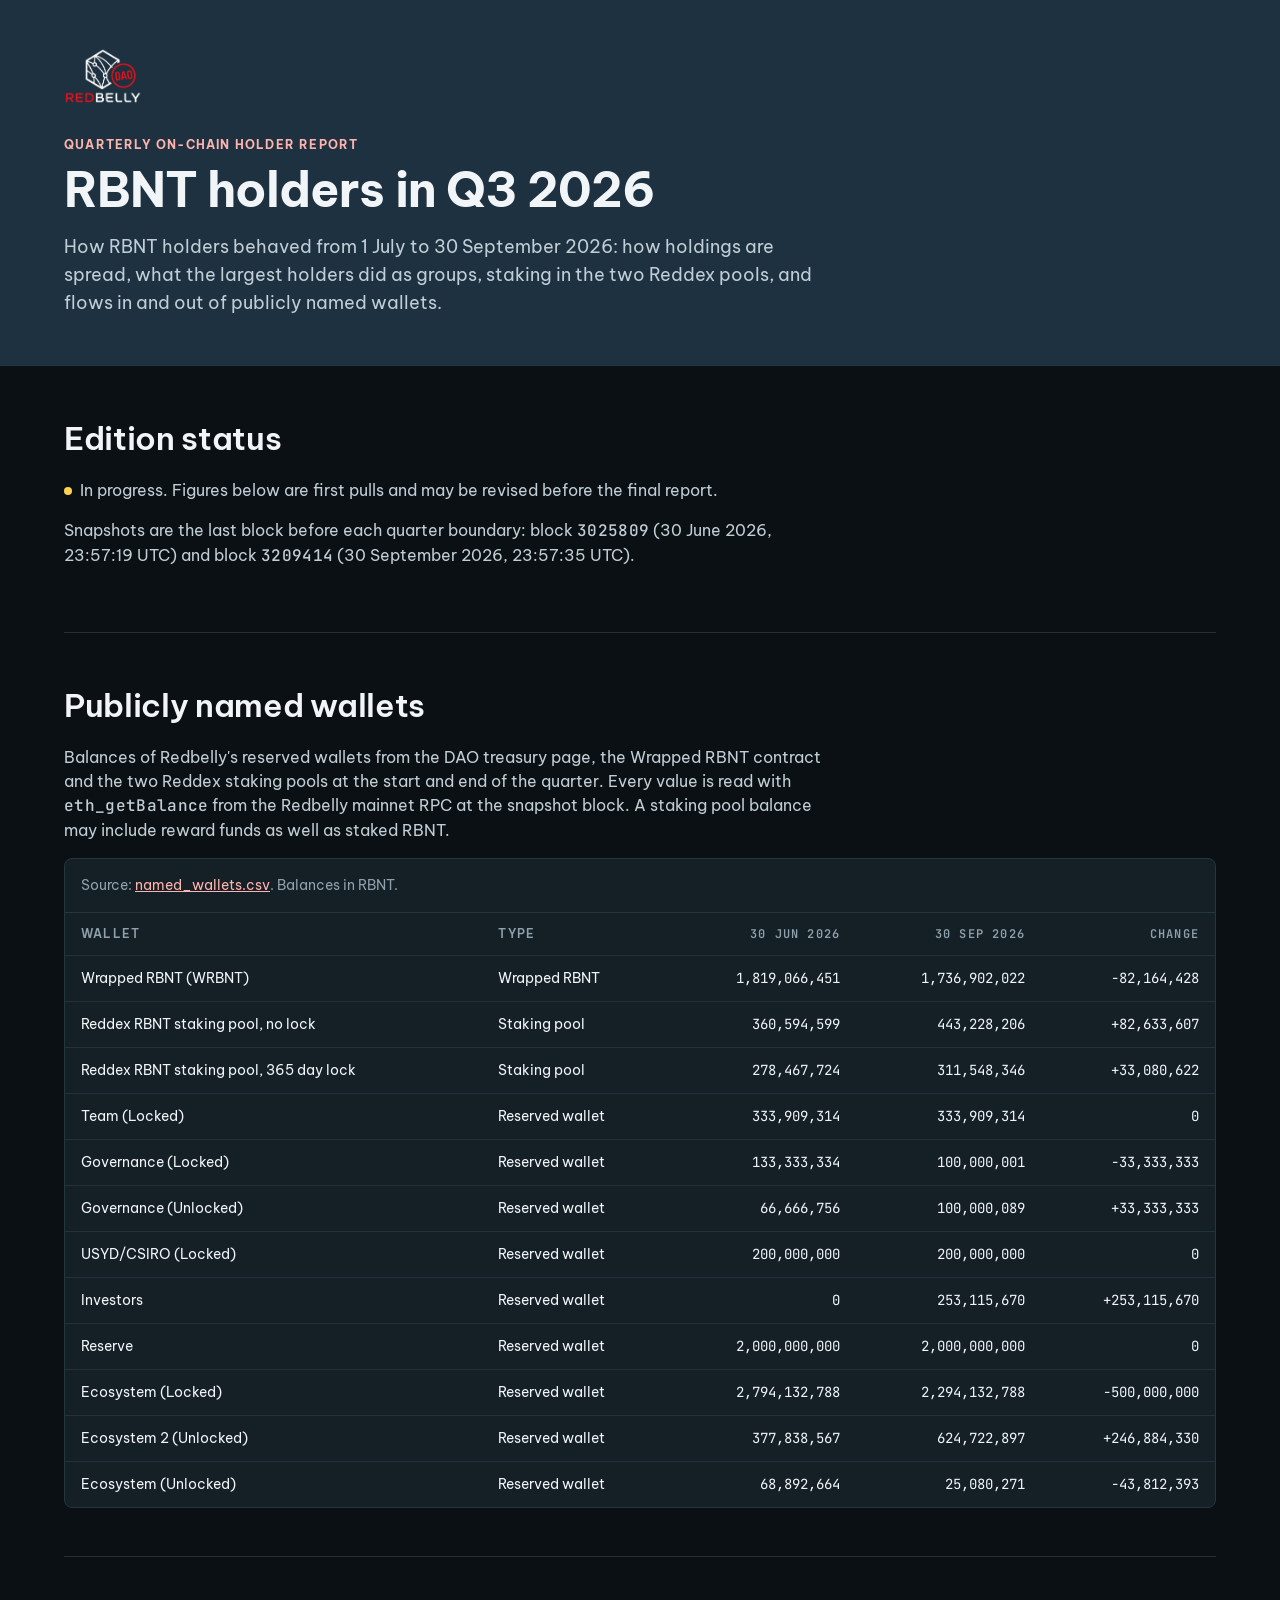
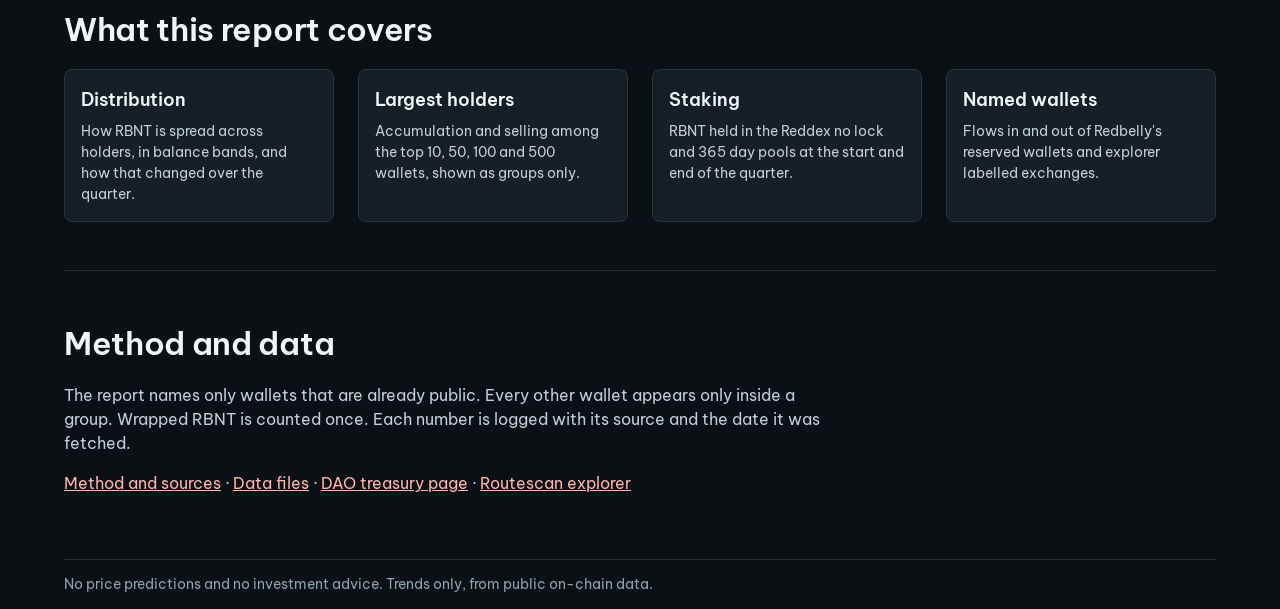
==== index.html @ 17a60b71 "Add a landing page at the site root for Vercel Vercel serves index.html from the root, which did not" ====
<!doctype html>
<html lang="en">
<head>
<meta charset="utf-8">
<meta name="viewport" content="width=device-width, initial-scale=1">
<meta name="description" content="Quarterly on-chain report on how RBNT holders behaved: distribution, accumulation and selling, staking and named wallet flows.">
<title>RBNT Holder Report</title>
<link rel="icon" href="brand/logos/dao-logo-on-dark.png">
<link rel="preconnect" href="https://fonts.googleapis.com">
<link rel="preconnect" href="https://fonts.gstatic.com" crossorigin>
<link rel="stylesheet" href="https://fonts.googleapis.com/css2?family=Be+Vietnam+Pro:wght@400;500;600;700&family=JetBrains+Mono:wght@400;500;600&display=swap">
<link rel="stylesheet" href="brand/tokens.css">
<style>
  * { box-sizing: border-box; }
  body {
    margin: 0;
    background: var(--background-deep);
    color: var(--on-surface);
    font: 400 16px/1.5 var(--font-sans);
  }
  .wrap { max-width: var(--space-max-width); margin: 0 auto; padding: 0 var(--space-margin-mobile); }
  @media (min-width: 900px) { .wrap { padding: 0 var(--space-margin-desktop); } }
  .hero {
    background: var(--surface-steel);
    border-bottom: 1px solid var(--panel-edge);
    padding: 48px 0;
  }
  .logo { height: 56px; width: auto; display: block; margin-bottom: 32px; }
  .label-caps {
    font-size: 12px; font-weight: 700; letter-spacing: 0.1em; text-transform: uppercase;
    color: var(--primary); margin: 0 0 8px;
  }
  h1 { font-size: clamp(32px, 6vw, 48px); font-weight: 700; letter-spacing: -0.02em; line-height: 1.15; margin: 0 0 16px; }
  h2 { font-size: clamp(24px, 4vw, 32px); font-weight: 600; letter-spacing: -0.01em; margin: 0 0 16px; }
  .lede { font-size: 18px; line-height: 1.55; color: var(--on-surface-variant); max-width: 65ch; margin: 0; }
  .mono { font-family: var(--font-mono); font-weight: 500; letter-spacing: 0.02em; }
  a { color: var(--primary); }
  section { padding: 48px 0; border-bottom: 1px solid var(--surface-container-high); }
  section p { max-width: 70ch; color: var(--on-surface-variant); }
  .card {
    background: var(--surface-slate);
    border: 1px solid var(--panel-edge);
    border-radius: var(--radius-lg);
    overflow: hidden;
  }
  .card-head { padding: 16px; border-bottom: 1px solid var(--panel-edge); color: var(--outline); font-size: 14px; }
  .table-scroll { overflow-x: auto; }
  table { width: 100%; border-collapse: collapse; font-size: 14px; min-width: 640px; }
  th, td { padding: 12px 16px; text-align: left; border-bottom: 1px solid var(--surface-container-high); white-space: nowrap; }
  th { color: var(--outline); font-weight: 600; font-size: 12px; letter-spacing: 0.1em; text-transform: uppercase; }
  td.num, th.num { text-align: right; font-family: var(--font-mono); }
  tr:last-child td { border-bottom: 0; }
  .grid { display: grid; gap: var(--space-gutter); grid-template-columns: repeat(auto-fit, minmax(240px, 1fr)); }
  .grid .card { padding: 16px; }
  .grid h3 { margin: 0 0 8px; font-size: 18px; font-weight: 600; }
  .grid p { margin: 0; font-size: 14px; }
  .status { display: flex; align-items: baseline; gap: 8px; }
  .dot { flex: none; width: 8px; height: 8px; border-radius: var(--radius-full); background: var(--warn); transform: translateY(-1px); }
  .dot.ok { background: var(--ok); }
  footer { padding: 32px 0 48px; color: var(--outline); font-size: 14px; }
</style>
</head>
<body>
<header class="hero">
  <div class="wrap">
    <img class="logo" src="brand/logos/dao-logo-on-dark.png" alt="Redbelly DAO">
    <p class="label-caps">Quarterly on-chain holder report</p>
    <h1>RBNT holders in Q3 2026</h1>
    <p class="lede">How RBNT holders behaved from 1 July to 30 September 2026: how holdings are spread, what the largest holders did as groups, staking in the two Reddex pools, and flows in and out of publicly named wallets.</p>
  </div>
</header>

<main class="wrap">
  <section>
    <h2>Edition status</h2>
    <p class="status"><span class="dot"></span>In progress. Figures below are first pulls and may be revised before the final report.</p>
    <p>Snapshots are the last block before each quarter boundary: block <span class="mono">3025809</span> (30 June 2026, 23:57:19 UTC) and block <span class="mono">3209414</span> (30 September 2026, 23:57:35 UTC).</p>
  </section>

  <section>
    <h2>Publicly named wallets</h2>
    <p>Balances of Redbelly's reserved wallets from the DAO treasury page, the Wrapped RBNT contract and the two Reddex staking pools at the start and end of the quarter. Every value is read with <span class="mono">eth_getBalance</span> from the Redbelly mainnet RPC at the snapshot block. A staking pool balance may include reward funds as well as staked RBNT.</p>
    <div class="card">
      <div class="card-head">Source: <a href="data/processed/q3-2026/named_wallets.csv">named_wallets.csv</a>. Balances in RBNT.</div>
      <div class="table-scroll">
        <table>
          <thead>
            <tr><th>Wallet</th><th>Type</th><th class="num">30 Jun 2026</th><th class="num">30 Sep 2026</th><th class="num">Change</th></tr>
          </thead>
          <tbody id="named"><tr><td colspan="5">Loading data.</td></tr></tbody>
        </table>
      </div>
    </div>
  </section>

  <section>
    <h2>What this report covers</h2>
    <div class="grid">
      <div class="card"><h3>Distribution</h3><p>How RBNT is spread across holders, in balance bands, and how that changed over the quarter.</p></div>
      <div class="card"><h3>Largest holders</h3><p>Accumulation and selling among the top 10, 50, 100 and 500 wallets, shown as groups only.</p></div>
      <div class="card"><h3>Staking</h3><p>RBNT held in the Reddex no lock and 365 day pools at the start and end of the quarter.</p></div>
      <div class="card"><h3>Named wallets</h3><p>Flows in and out of Redbelly's reserved wallets and explorer labelled exchanges.</p></div>
    </div>
  </section>

  <section>
    <h2>Method and data</h2>
    <p>The report names only wallets that are already public. Every other wallet appears only inside a group. Wrapped RBNT is counted once. Each number is logged with its source and the date it was fetched.</p>
    <p><a href="docs/METHOD.md">Method and sources</a> &middot; <a href="data/processed/README.md">Data files</a> &middot; <a href="https://redbellydao.network/treasury/">DAO treasury page</a> &middot; <a href="https://redbelly.routescan.io">Routescan explorer</a></p>
  </section>
</main>

<footer class="wrap">
  <p>No price predictions and no investment advice. Trends only, from public on-chain data.</p>
</footer>

<script>
  (function () {
    var body = document.getElementById("named");
    var fmt = new Intl.NumberFormat("en-GB", { maximumFractionDigits: 0 });

    function parseCsv(text) {
      var rows = [], row = [], cell = "", quoted = false;
      for (var i = 0; i < text.length; i++) {
        var c = text[i];
        if (quoted) {
          if (c === '"' && text[i + 1] === '"') { cell += '"'; i++; }
          else if (c === '"') { quoted = false; }
          else { cell += c; }
        } else if (c === '"') { quoted = true; }
        else if (c === ",") { row.push(cell); cell = ""; }
        else if (c === "\n") { row.push(cell); rows.push(row); row = []; cell = ""; }
        else if (c !== "\r") { cell += c; }
      }
      if (cell || row.length) { row.push(cell); rows.push(row); }
      return rows;
    }

    function td(text, cls) {
      var el = document.createElement("td");
      el.textContent = text;
      if (cls) el.className = cls;
      return el;
    }

    fetch("data/processed/q3-2026/named_wallets.csv")
      .then(function (r) { if (!r.ok) throw new Error(r.status); return r.text(); })
      .then(function (text) {
        var rows = parseCsv(text.trim()).slice(1);
        body.textContent = "";
        rows.forEach(function (r) {
          var change = Number(r[5]);
          var tr = document.createElement("tr");
          tr.appendChild(td(r[1]));
          tr.appendChild(td(r[0]));
          tr.appendChild(td(fmt.format(Number(r[3])), "num"));
          tr.appendChild(td(fmt.format(Number(r[4])), "num"));
          tr.appendChild(td((change > 0 ? "+" : "") + fmt.format(change), "num"));
          body.appendChild(tr);
        });
      })
      .catch(function () {
        body.innerHTML = '<tr><td colspan="5">Could not load the data file. Open named_wallets.csv directly.</td></tr>';
      });
  })();
</script>
</body>
</html>
---- brand/tokens.css ----
/* Redbelly DAO Task Board brand tokens. Generated from app/globals.css, do not edit by hand. */
/* Dark is the default. Set data-theme="light" on the root element for the light theme. */
:root,
[data-theme="dark"] {
  color-scheme: dark;
  --surface: #0c1317;
  --background-deep: #0a1014;
  --surface-container-lowest: #070c0f;
  --surface-container-low: #111a20;
  --surface-container: #17222a;
  --surface-container-high: #223039;
  --surface-container-highest: #2e3e49;
  --surface-slate: #141f26;
  --surface-steel: #1d3140;
  --panel-edge: #263641;
  --on-surface: #f1f5f8;
  --on-surface-variant: #c2ced6;
  --outline: #8fa1ad;
  --outline-variant: #34444f;
  --brand: #EF5350;
  --brand-hover: #f95a56;
  --on-brand: #ffffff;
  --primary: #ffb3ae;
  --ok: #86EFAC;
  --warn: #FCD34D;
  --error: #ffb4ab;
  --font-sans: "Be Vietnam Pro", ui-sans-serif, system-ui, sans-serif;
  --font-mono: "JetBrains Mono", ui-monospace, monospace;
  --radius-base: 4px;
  --radius-lg: 8px;
  --radius-full: 9999px;
  --space-base: 4px;
  --space-gutter: 24px;
  --space-margin-mobile: 16px;
  --space-margin-desktop: 64px;
  --space-max-width: 1280px;
}

[data-theme="light"] {
  color-scheme: light;
  --surface: #EDF1F4;
  --background-deep: #EDF1F4;
  --surface-container-lowest: #FFFFFF;
  --surface-container-low: #F4F6F8;
  --surface-container: #E6EBEF;
  --surface-container-high: #DAE1E7;
  --surface-container-highest: #CCD6DD;
  --surface-slate: #FFFFFF;
  --surface-steel: #DDE6ED;
  --panel-edge: #D3DBE1;
  --on-surface: #0F1A22;
  --on-surface-variant: #394853;
  --outline: #596975;
  --outline-variant: #C3CDD4;
  --brand: #EF5350;
  --brand-hover: #D93E3B;
  --on-brand: #ffffff;
  --primary: #B3272A;
  --ok: #15803D;
  --warn: #A16207;
  --error: #B3261E;
}
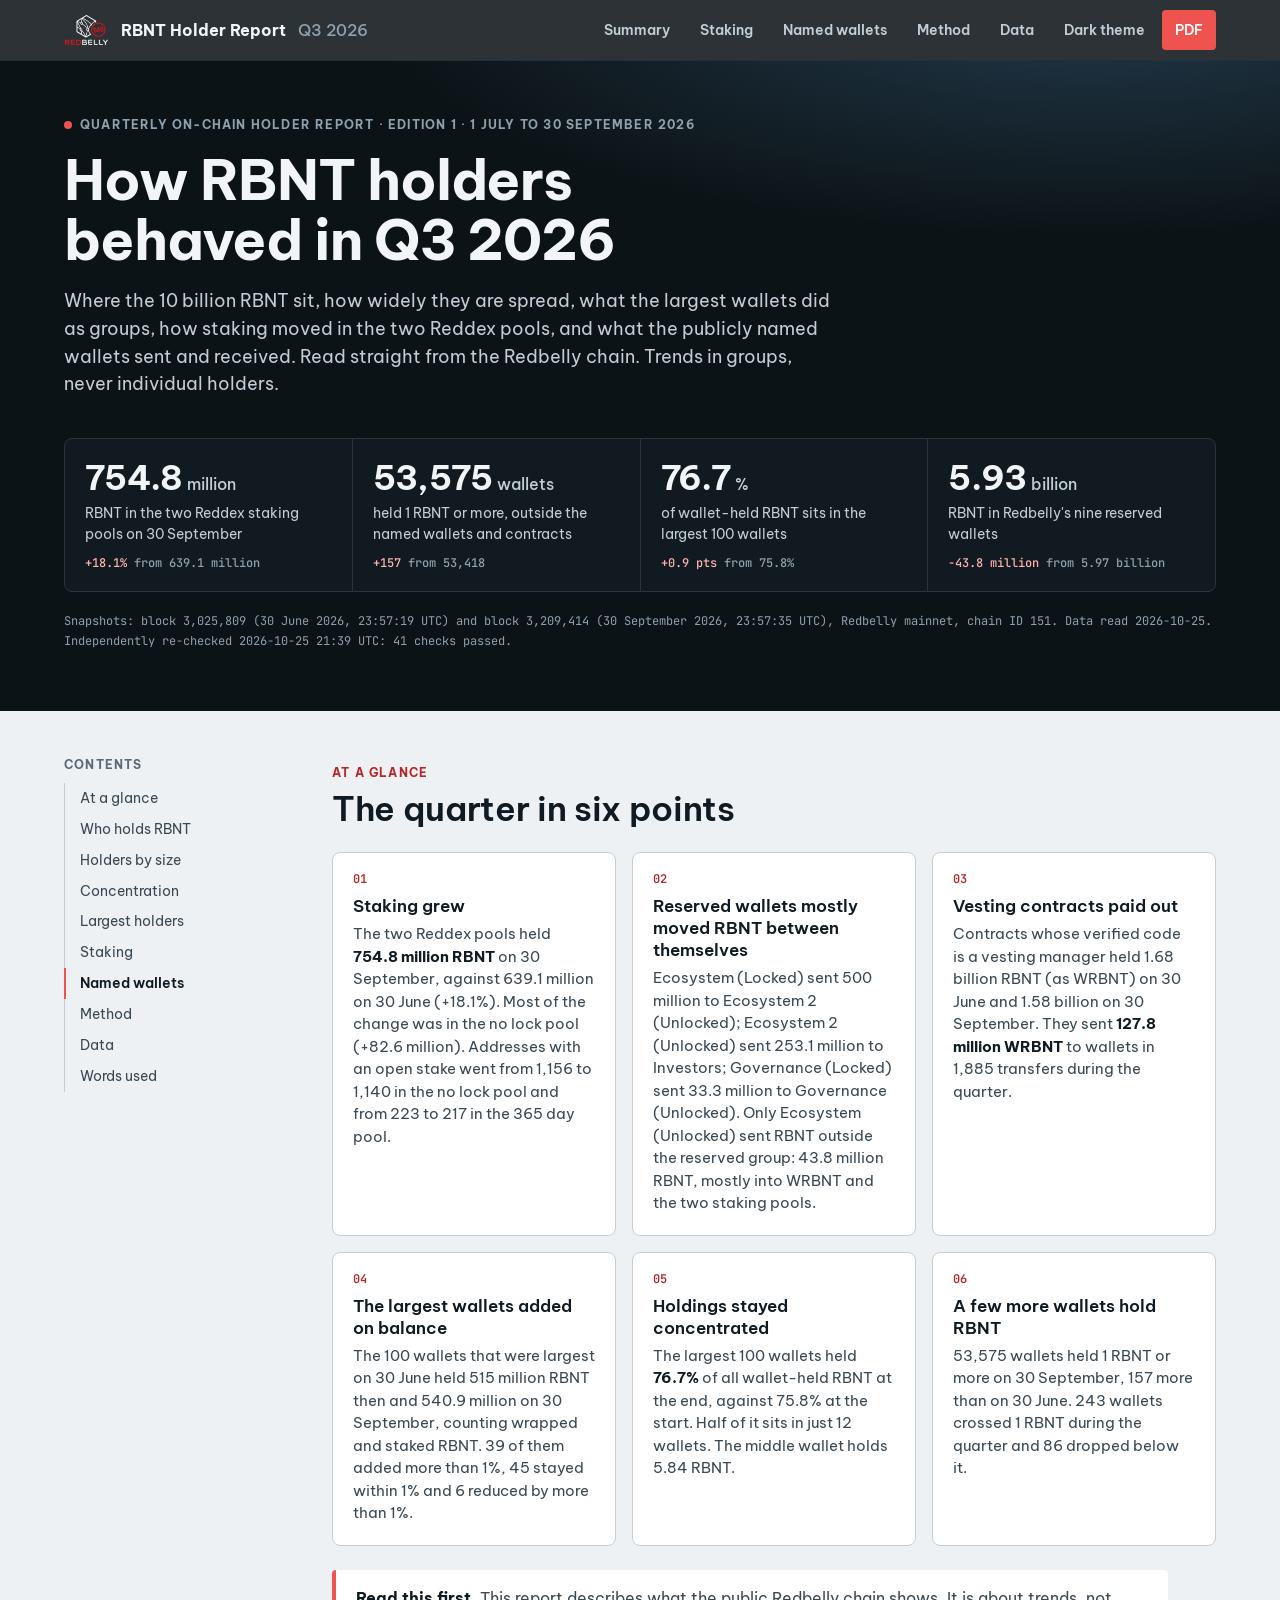
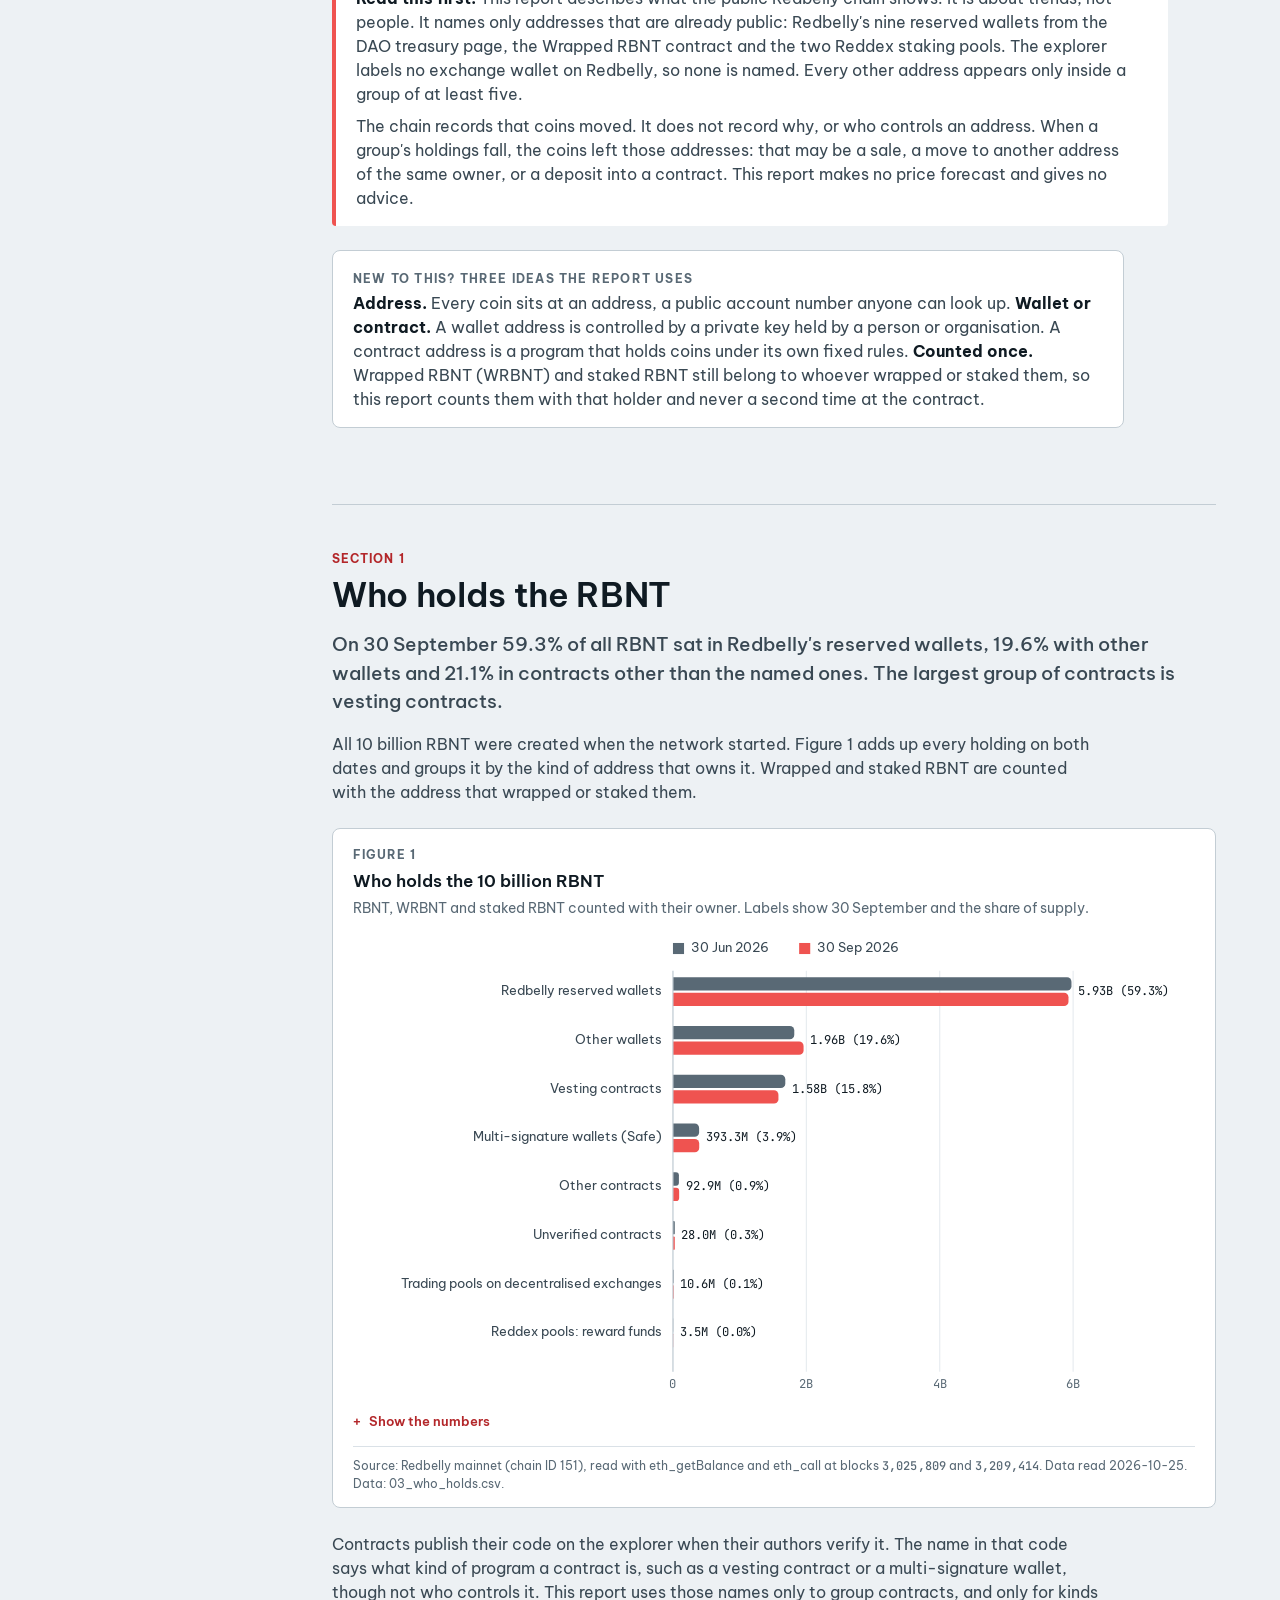
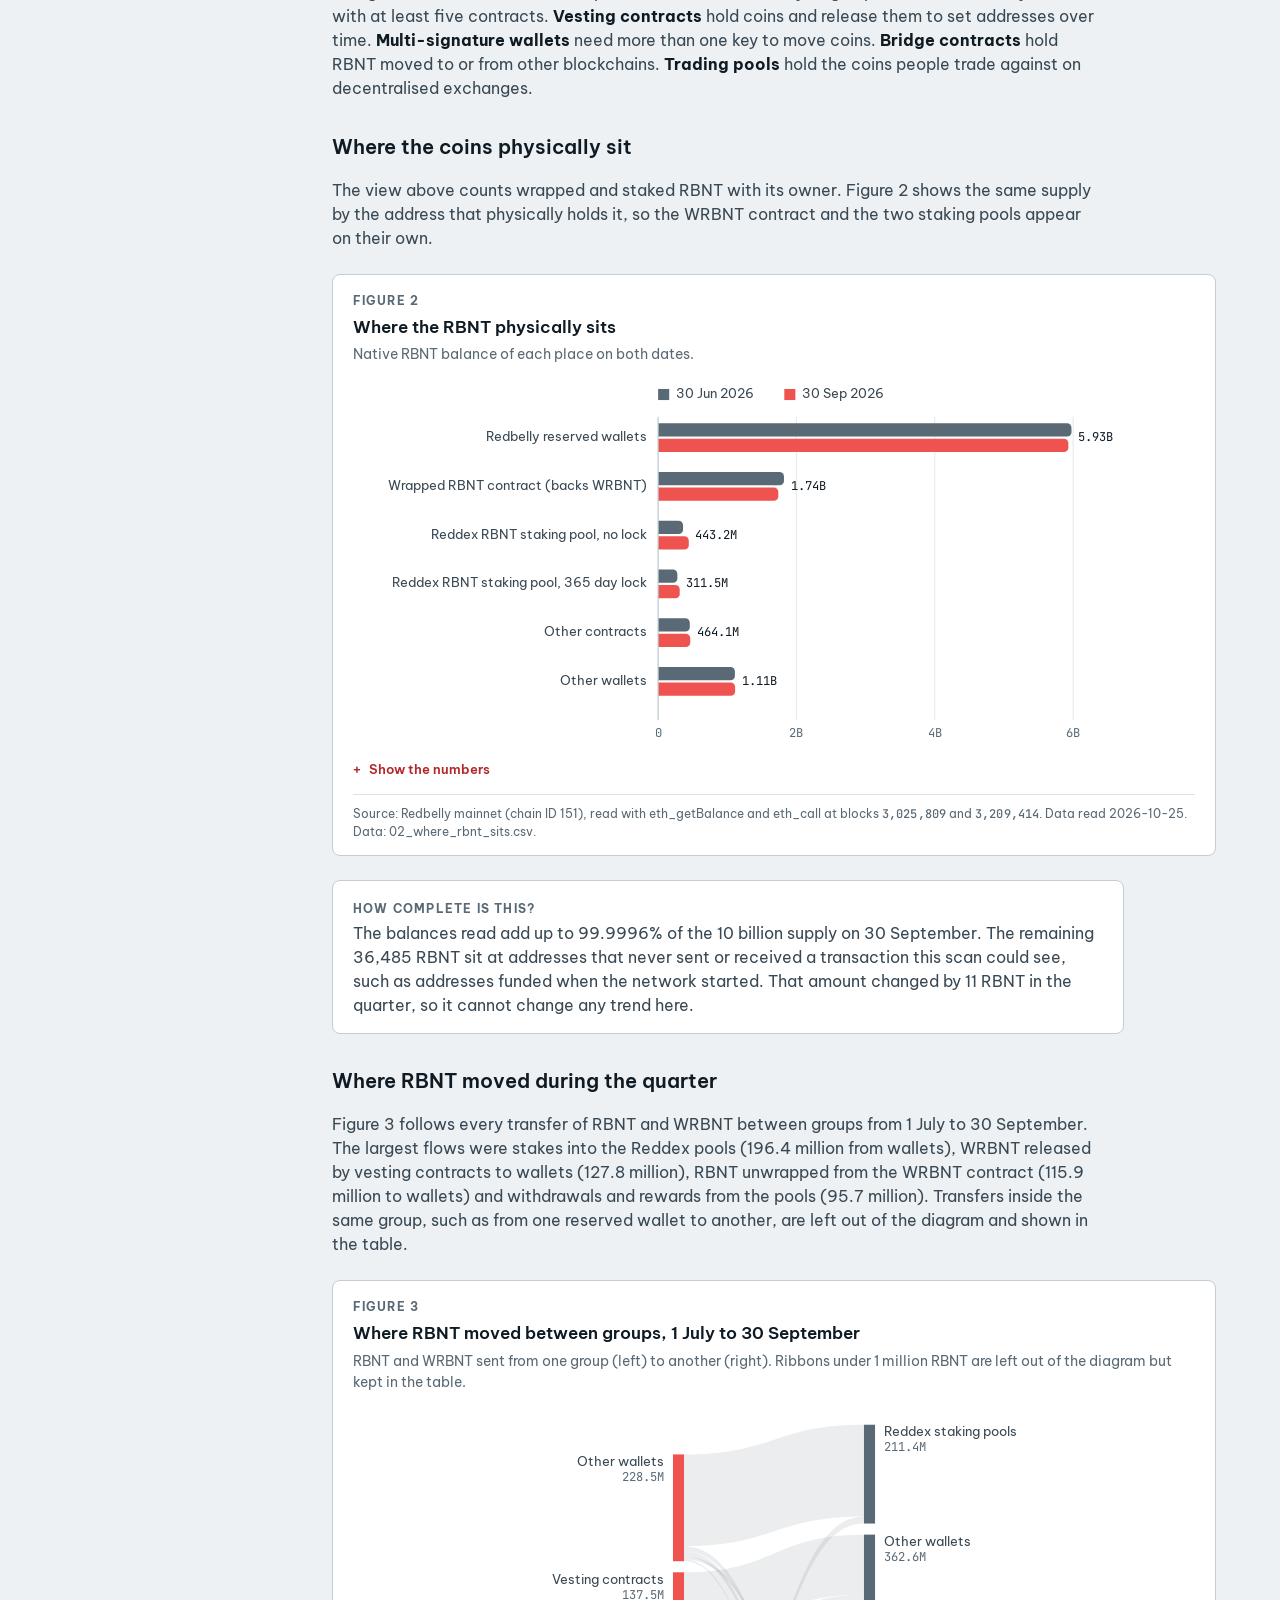
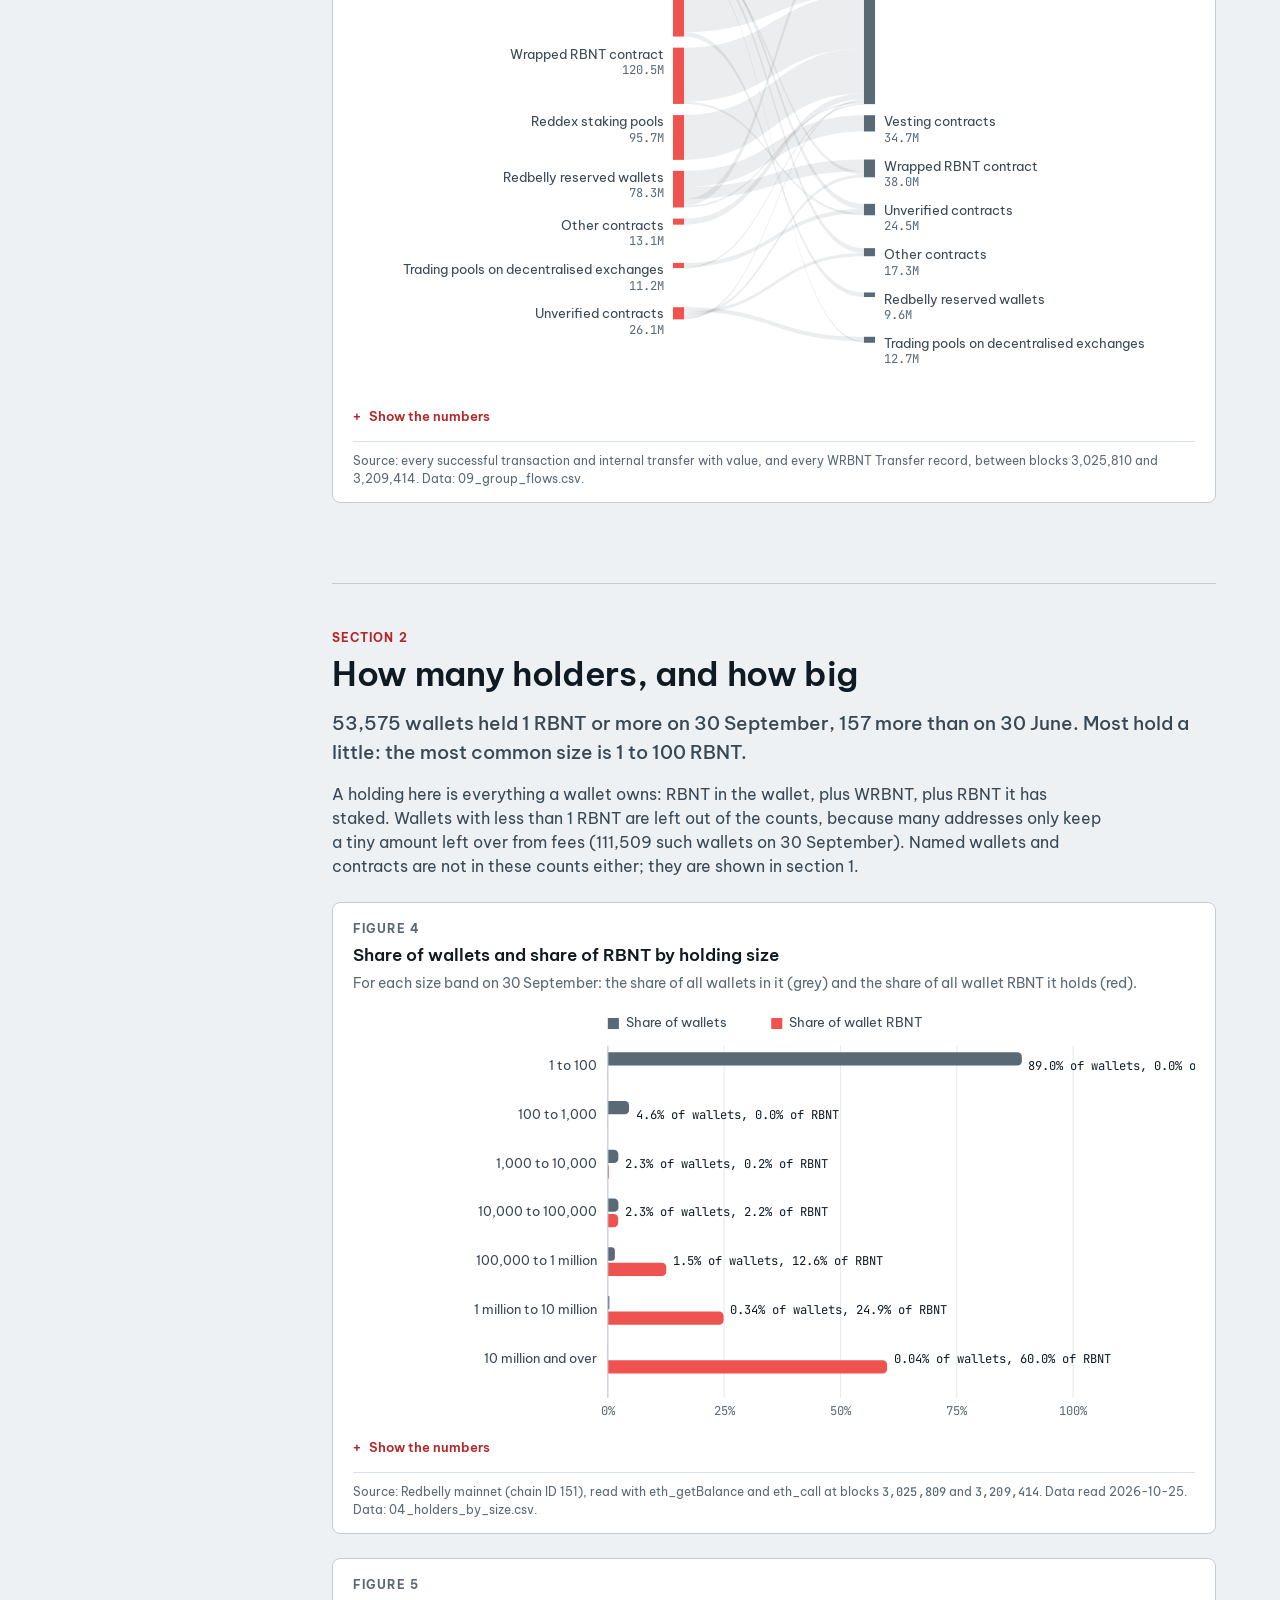
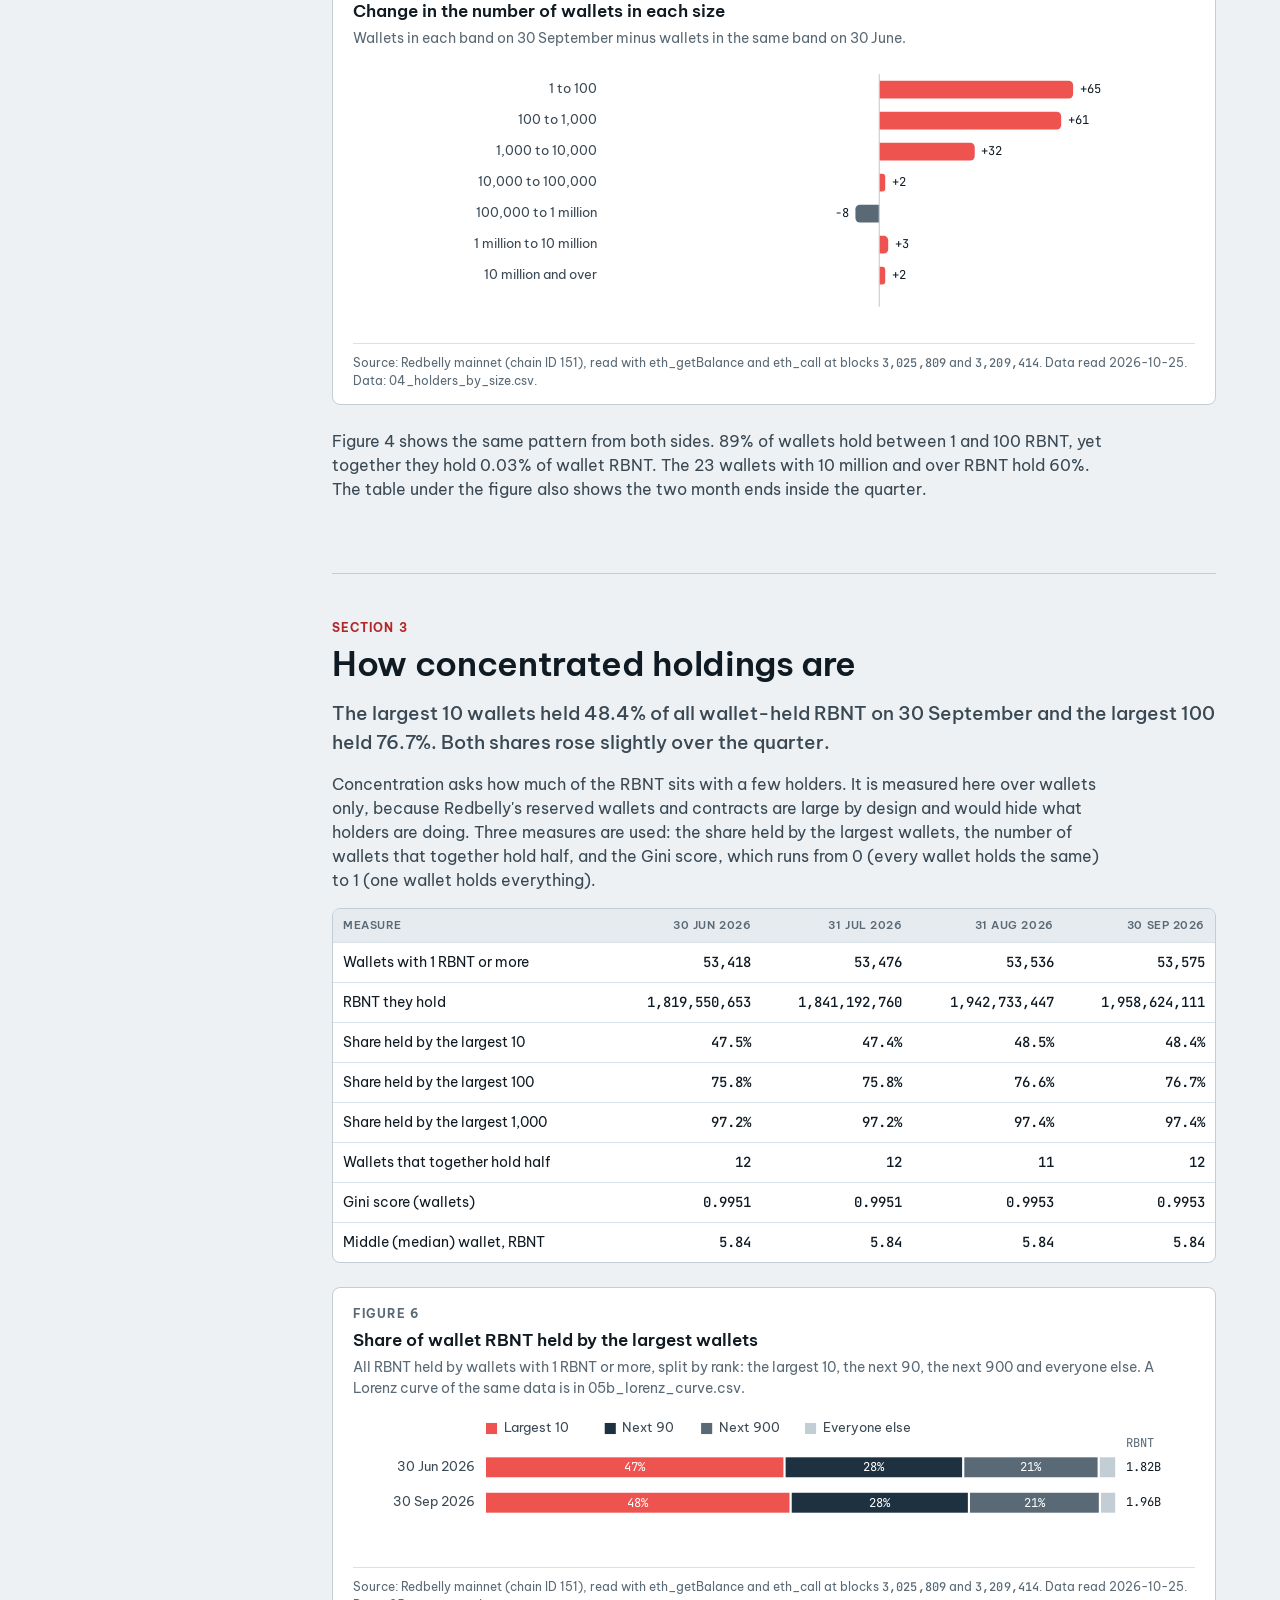
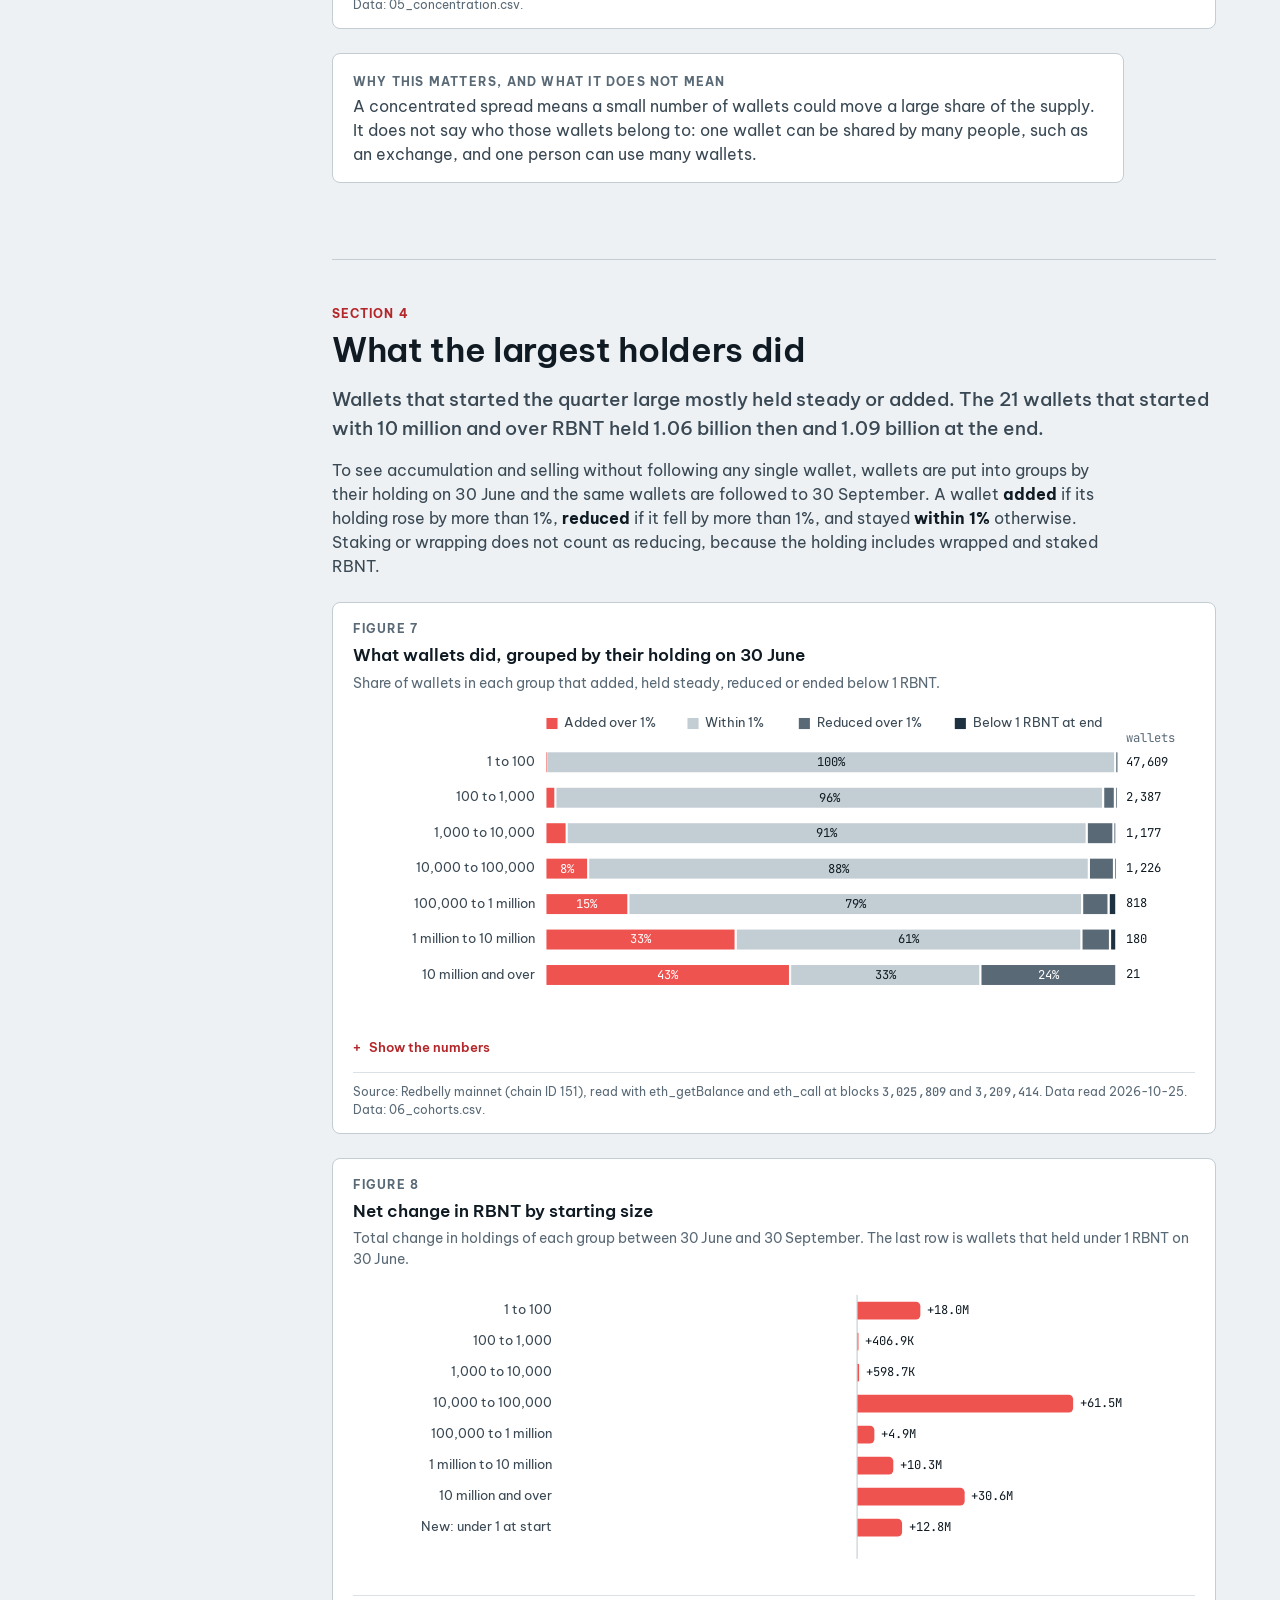
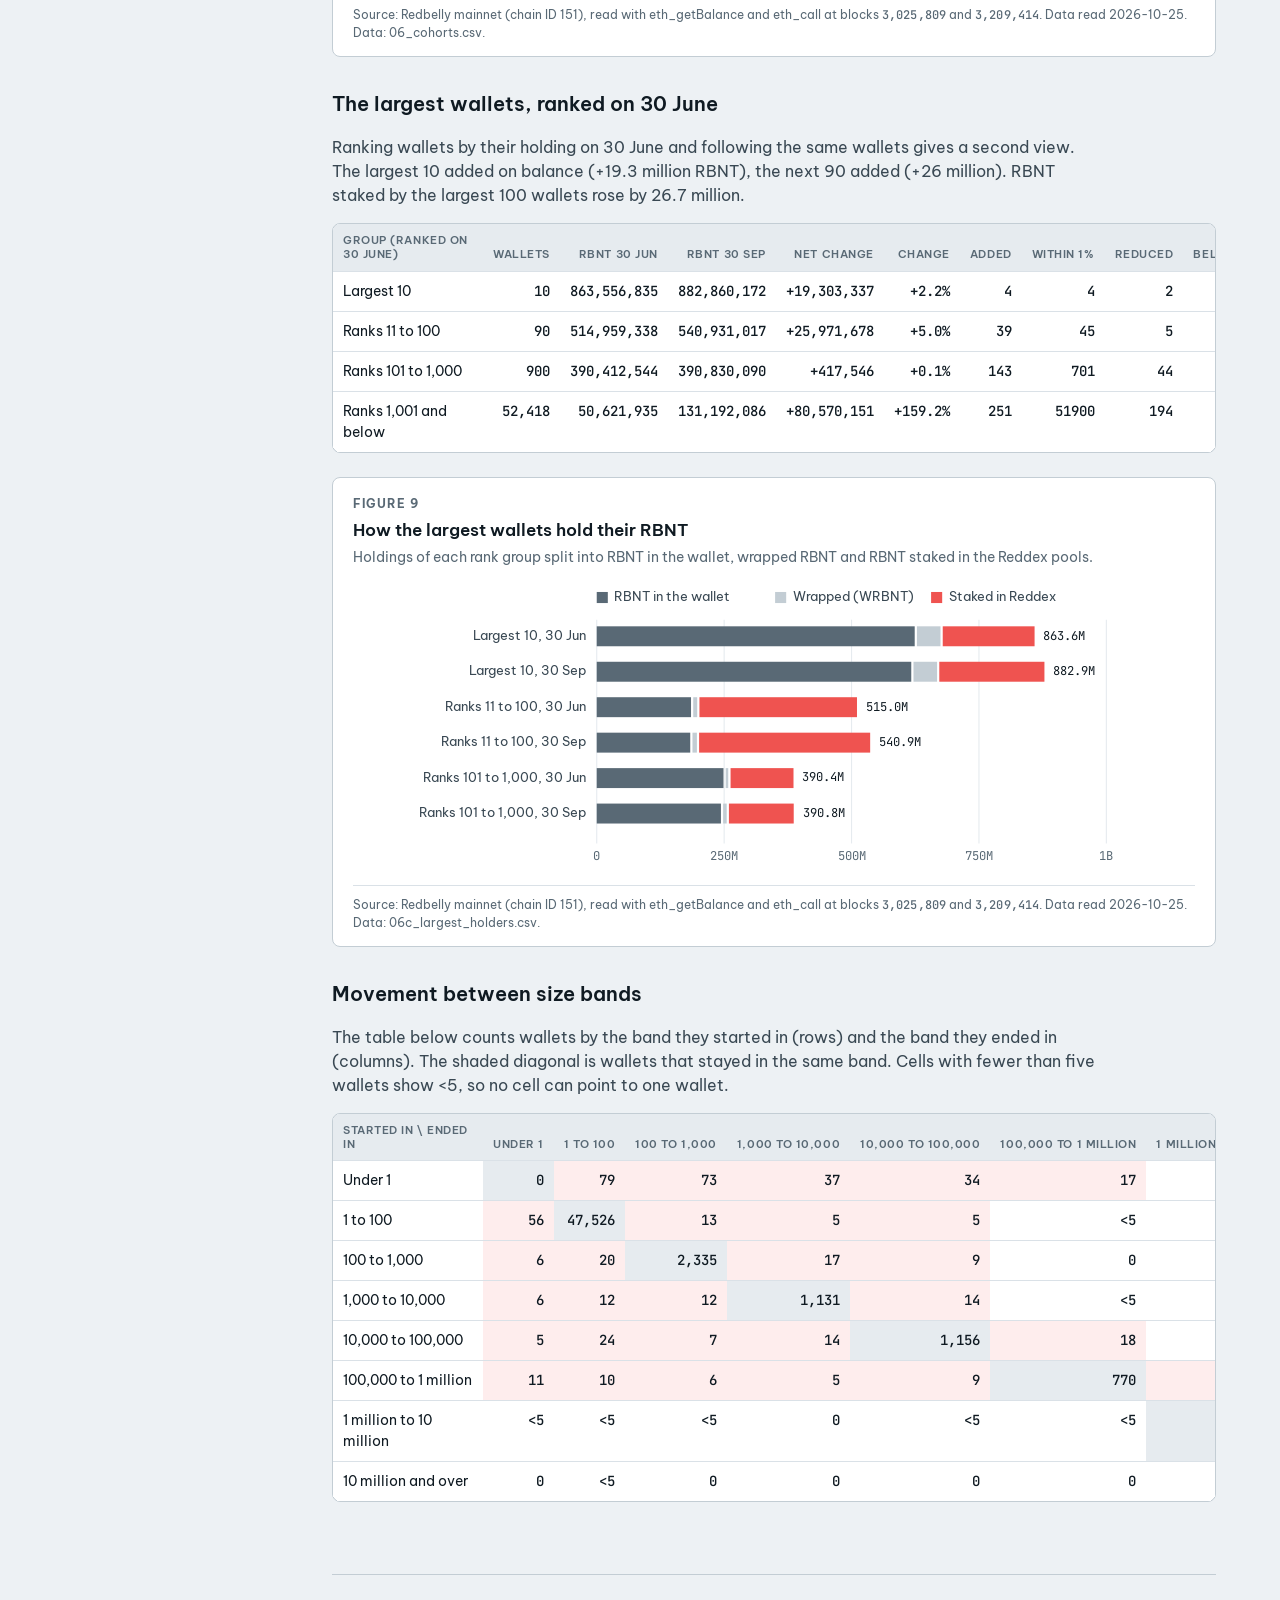
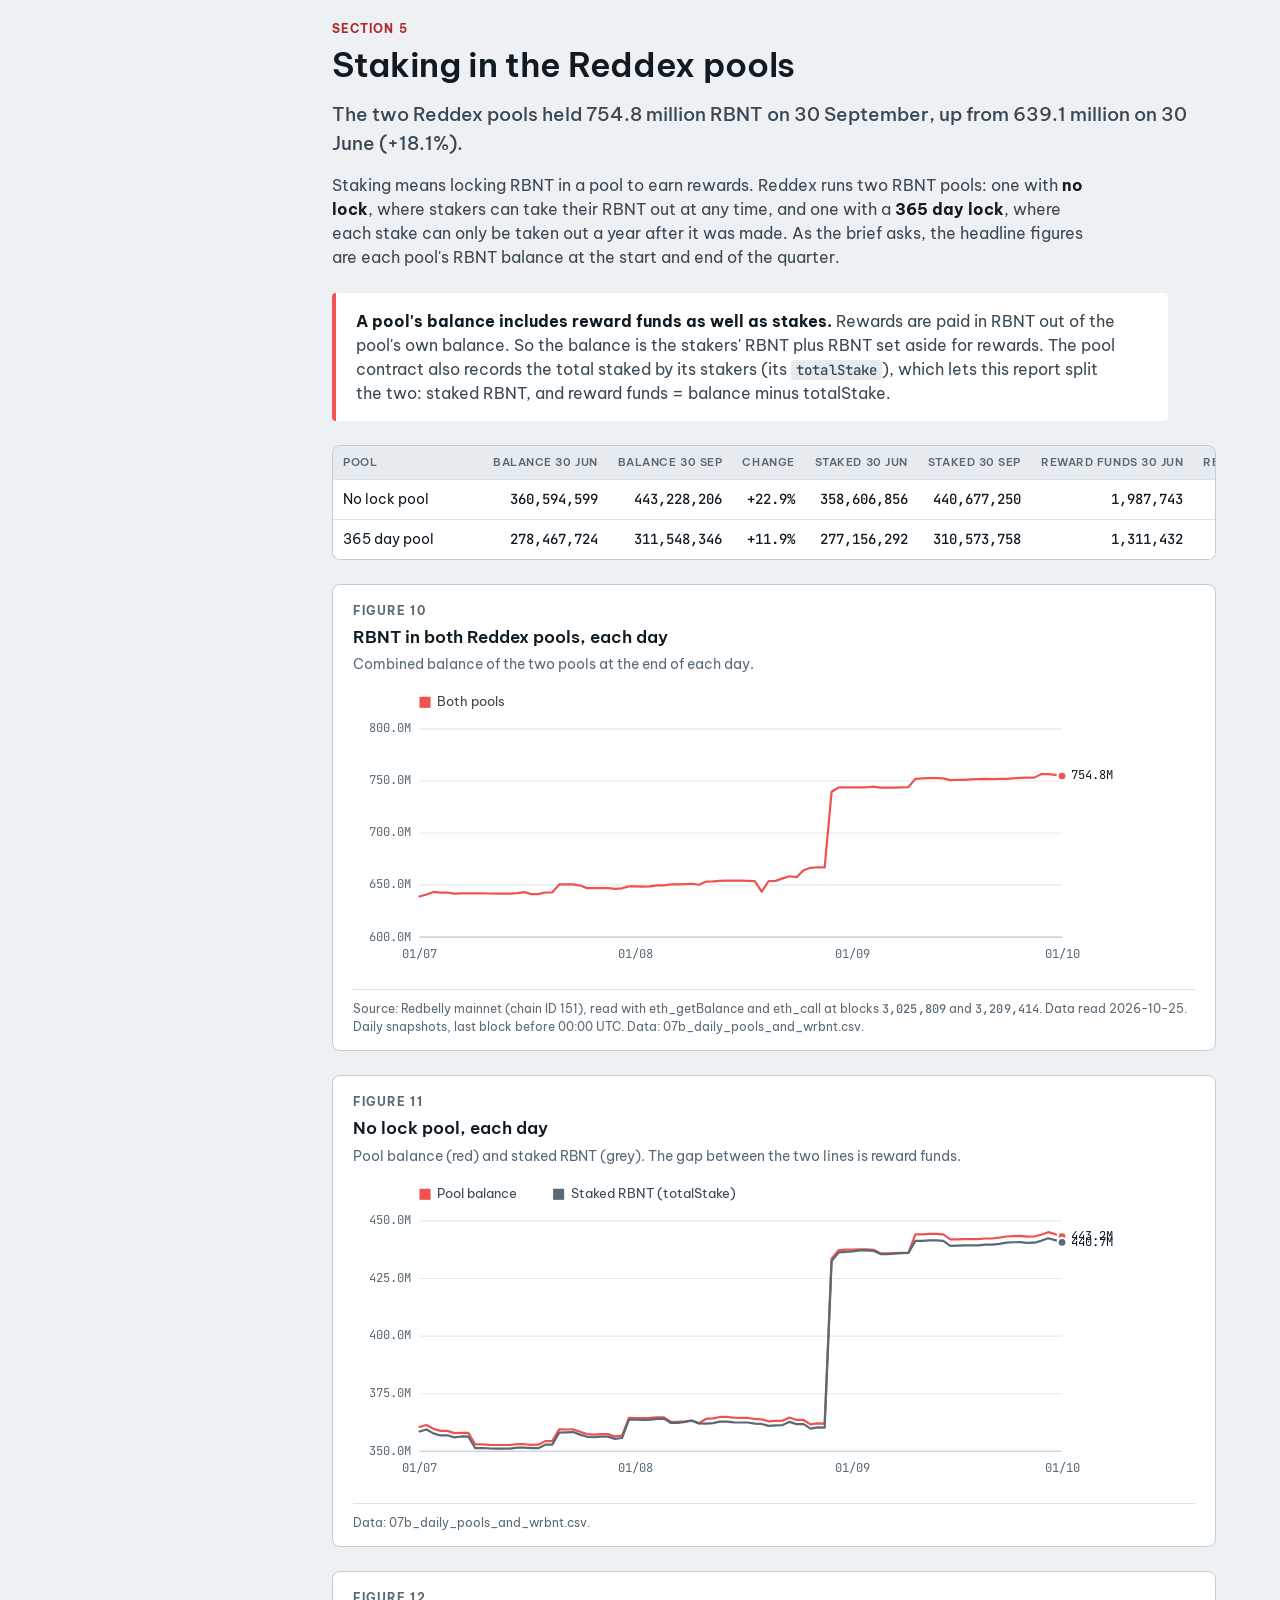
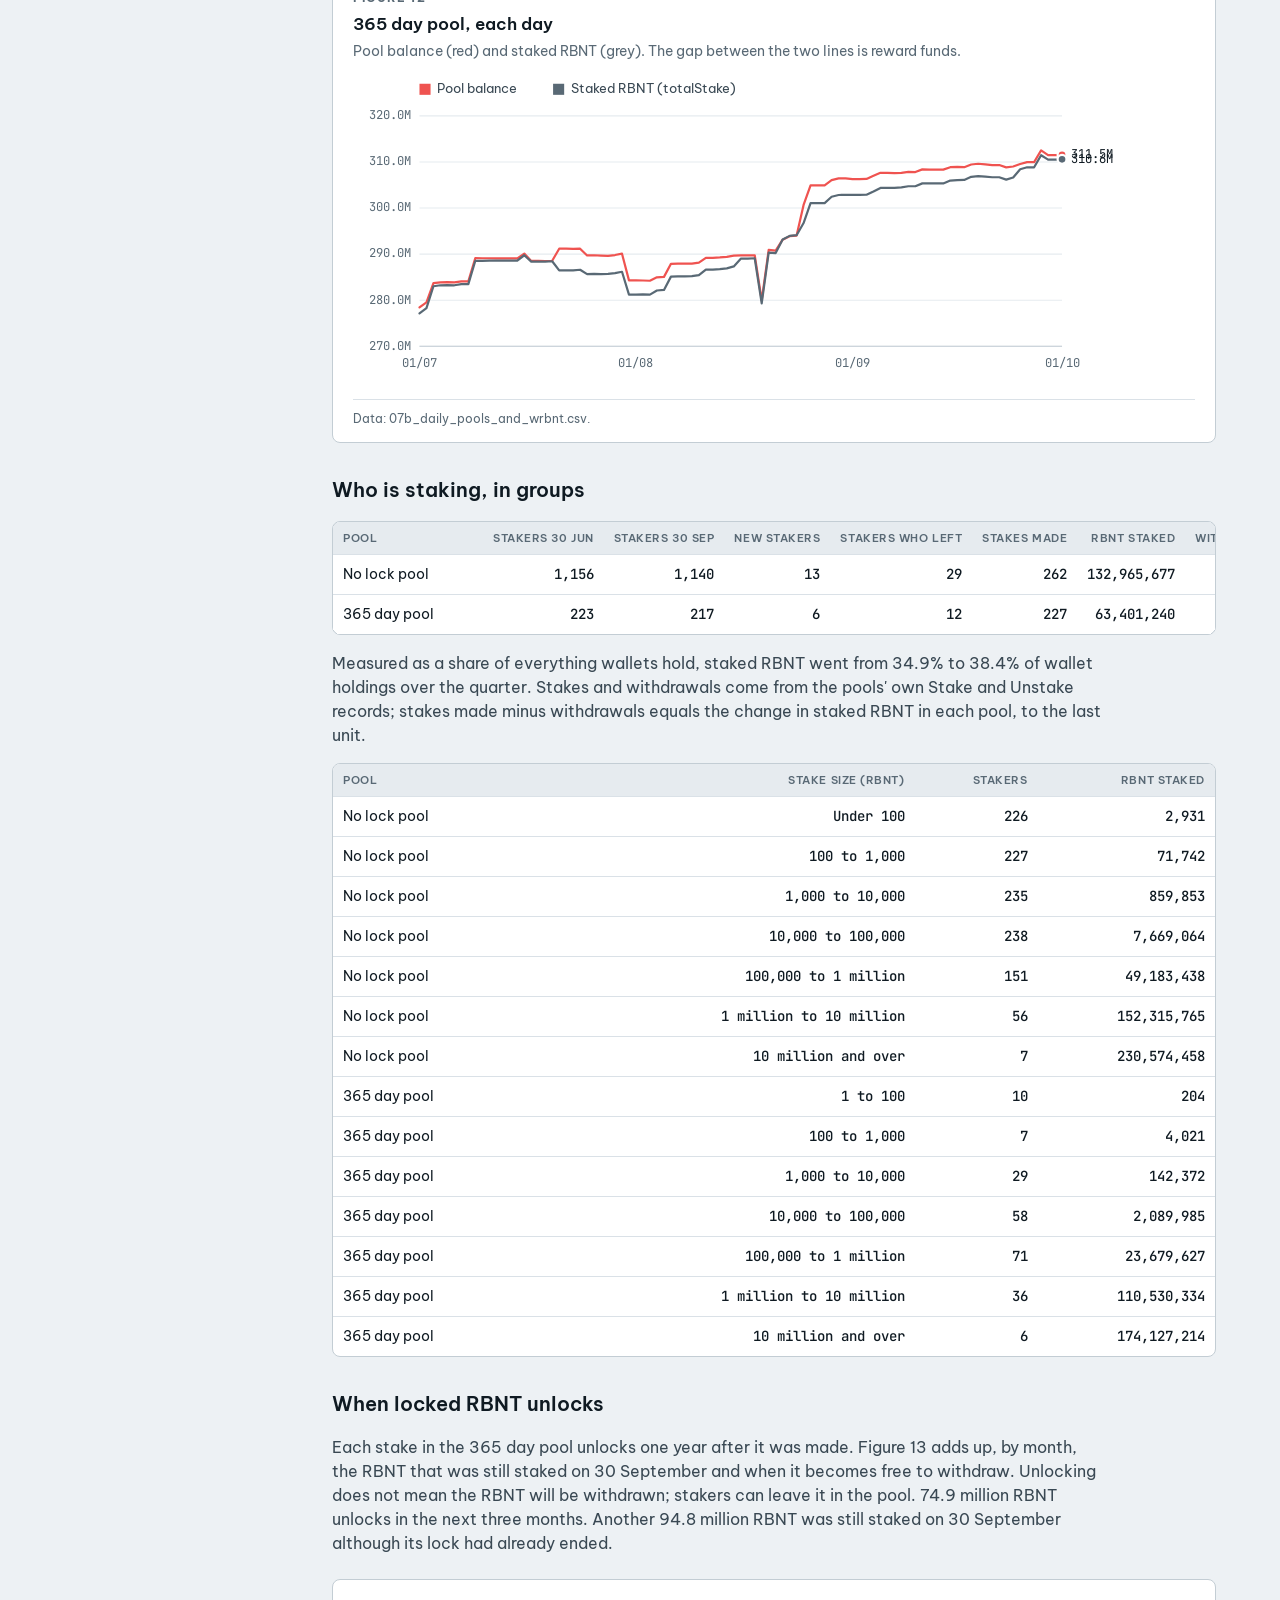
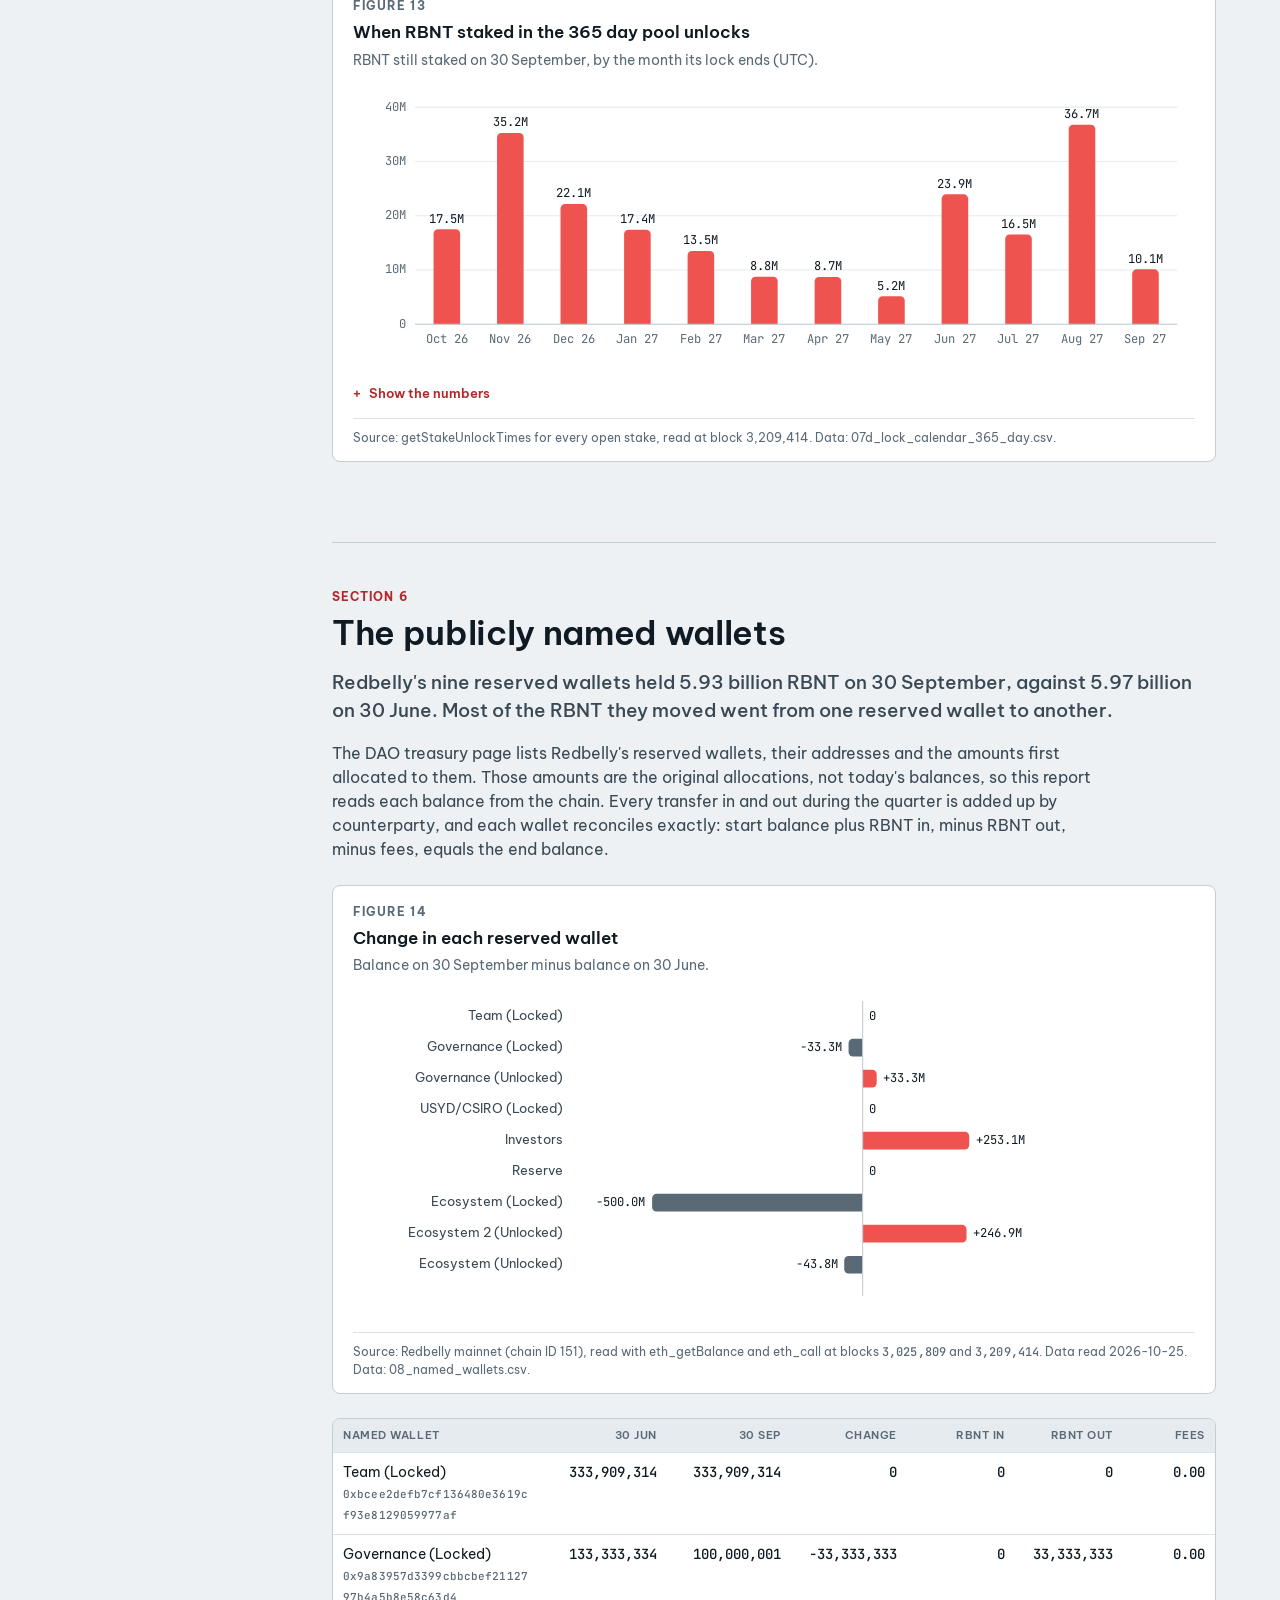
==== commit 3cec7e9b: "Build the Q3 2026 holder report from a full chain scan Reads every block from genesis to the end sna" ====
--- a/index.html
+++ b/index.html
@@ -3,166 +3,79 @@
 <head>
 <meta charset="utf-8">
 <meta name="viewport" content="width=device-width, initial-scale=1">
-<meta name="description" content="Quarterly on-chain report on how RBNT holders behaved: distribution, accumulation and selling, staking and named wallet flows.">
-<title>RBNT Holder Report</title>
-<link rel="icon" href="brand/logos/dao-logo-on-dark.png">
-<link rel="preconnect" href="https://fonts.googleapis.com">
-<link rel="preconnect" href="https://fonts.gstatic.com" crossorigin>
-<link rel="stylesheet" href="https://fonts.googleapis.com/css2?family=Be+Vietnam+Pro:wght@400;500;600;700&family=JetBrains+Mono:wght@400;500;600&display=swap">
-<link rel="stylesheet" href="brand/tokens.css">
+<title>RBNT Holder Report Q3 2026</title>
+<meta name="description" content="How RBNT holders behaved in Q3 2026: distribution, the largest holders, staking and named wallet flows, read from the Redbelly chain.">
+<meta property="og:title" content="RBNT Holder Report Q3 2026">
+<meta property="og:description" content="How RBNT holders behaved in Q3 2026: distribution, the largest holders, staking and named wallet flows, read from the Redbelly chain.">
+<meta property="og:image" content="community/og_1200x630.png">
+<meta name="twitter:card" content="summary_large_image">
+<link rel="icon" href="assets/icon.png">
+<link rel="preload" href="assets/fonts/be-vietnam-pro-400.woff2" as="font" type="font/woff2" crossorigin>
+<link rel="stylesheet" href="assets/site.css">
 <style>
-  * { box-sizing: border-box; }
-  body {
-    margin: 0;
-    background: var(--background-deep);
-    color: var(--on-surface);
-    font: 400 16px/1.5 var(--font-sans);
-  }
-  .wrap { max-width: var(--space-max-width); margin: 0 auto; padding: 0 var(--space-margin-mobile); }
-  @media (min-width: 900px) { .wrap { padding: 0 var(--space-margin-desktop); } }
-  .hero {
-    background: var(--surface-steel);
-    border-bottom: 1px solid var(--panel-edge);
-    padding: 48px 0;
-  }
-  .logo { height: 56px; width: auto; display: block; margin-bottom: 32px; }
-  .label-caps {
-    font-size: 12px; font-weight: 700; letter-spacing: 0.1em; text-transform: uppercase;
-    color: var(--primary); margin: 0 0 8px;
-  }
-  h1 { font-size: clamp(32px, 6vw, 48px); font-weight: 700; letter-spacing: -0.02em; line-height: 1.15; margin: 0 0 16px; }
-  h2 { font-size: clamp(24px, 4vw, 32px); font-weight: 600; letter-spacing: -0.01em; margin: 0 0 16px; }
-  .lede { font-size: 18px; line-height: 1.55; color: var(--on-surface-variant); max-width: 65ch; margin: 0; }
-  .mono { font-family: var(--font-mono); font-weight: 500; letter-spacing: 0.02em; }
-  a { color: var(--primary); }
-  section { padding: 48px 0; border-bottom: 1px solid var(--surface-container-high); }
-  section p { max-width: 70ch; color: var(--on-surface-variant); }
-  .card {
-    background: var(--surface-slate);
-    border: 1px solid var(--panel-edge);
-    border-radius: var(--radius-lg);
-    overflow: hidden;
-  }
-  .card-head { padding: 16px; border-bottom: 1px solid var(--panel-edge); color: var(--outline); font-size: 14px; }
-  .table-scroll { overflow-x: auto; }
-  table { width: 100%; border-collapse: collapse; font-size: 14px; min-width: 640px; }
-  th, td { padding: 12px 16px; text-align: left; border-bottom: 1px solid var(--surface-container-high); white-space: nowrap; }
-  th { color: var(--outline); font-weight: 600; font-size: 12px; letter-spacing: 0.1em; text-transform: uppercase; }
-  td.num, th.num { text-align: right; font-family: var(--font-mono); }
-  tr:last-child td { border-bottom: 0; }
-  .grid { display: grid; gap: var(--space-gutter); grid-template-columns: repeat(auto-fit, minmax(240px, 1fr)); }
-  .grid .card { padding: 16px; }
-  .grid h3 { margin: 0 0 8px; font-size: 18px; font-weight: 600; }
-  .grid p { margin: 0; font-size: 14px; }
-  .status { display: flex; align-items: baseline; gap: 8px; }
-  .dot { flex: none; width: 8px; height: 8px; border-radius: var(--radius-full); background: var(--warn); transform: translateY(-1px); }
-  .dot.ok { background: var(--ok); }
-  footer { padding: 32px 0 48px; color: var(--outline); font-size: 14px; }
+.chart{font-family:"Be Vietnam Pro",ui-sans-serif,system-ui,sans-serif;font-size:12px}
+.chart .grid{stroke:var(--c-grid,#DAE1E7);stroke-width:1}
+.chart .axis{stroke:var(--c-axis,#C3CDD4);stroke-width:1}
+.chart .tick{fill:var(--c-muted,#596975);font-family:"JetBrains Mono",ui-monospace,monospace;font-size:11px}
+.chart .lab{fill:var(--c-ink-dim,#394853)}
+.chart .lab-strong{fill:var(--c-ink,#0F1A22);font-weight:600}
+.chart .val{fill:var(--c-ink,#0F1A22);font-family:"JetBrains Mono",ui-monospace,monospace;font-size:11px}
+.chart .val-in{fill:#fff;font-family:"JetBrains Mono",ui-monospace,monospace;font-size:11px}
+.chart .s-accent{fill:var(--c-accent,#EF5350)}
+.chart .s-muted{fill:var(--c-muted-mark,#596975)}
+.chart .s-light{fill:var(--c-light-mark,#C3CDD4)}
+.chart .s-dark{fill:var(--c-dark-mark,#1d3140)}
+.chart .l-accent{stroke:var(--c-accent,#EF5350);stroke-width:2;fill:none;stroke-linejoin:round;stroke-linecap:round}
+.chart .l-muted{stroke:var(--c-muted-mark,#596975);stroke-width:2;fill:none;stroke-linejoin:round;stroke-linecap:round}
+.chart .l-ref{stroke:var(--c-axis,#C3CDD4);stroke-width:1;fill:none}
+.chart .a-accent{fill:var(--c-accent,#EF5350);opacity:.10}
+.chart .a-muted{fill:var(--c-muted-mark,#596975);opacity:.12}
+.chart .dot-ring{stroke:var(--c-surface,#fff);stroke-width:2}
+.chart .hit{fill:transparent}
+.chart .hit-line{stroke:var(--c-muted,#596975);stroke-width:1;opacity:0}
+.chart g.col:hover .hit-line{opacity:.6}
+.chart [data-tip]:hover{opacity:.85}
+.chart .key{fill:var(--c-ink-dim,#394853)}
 </style>
+<script>try{var t=localStorage.getItem("rbnt-theme");if(t==="light"||t==="dark")document.documentElement.setAttribute("data-theme",t)}catch(e){}</script>
 </head>
 <body>
-<header class="hero">
+<a class="skip" href="#main">Skip to the report</a>
+<header class="bar">
   <div class="wrap">
-    <img class="logo" src="brand/logos/dao-logo-on-dark.png" alt="Redbelly DAO">
-    <p class="label-caps">Quarterly on-chain holder report</p>
-    <h1>RBNT holders in Q3 2026</h1>
-    <p class="lede">How RBNT holders behaved from 1 July to 30 September 2026: how holdings are spread, what the largest holders did as groups, staking in the two Reddex pools, and flows in and out of publicly named wallets.</p>
+    <a class="brand" href="#top"><img src="brand/logos/dao-logo-on-dark.png" alt="Redbelly DAO">RBNT Holder Report <span>Q3 2026</span></a>
+    <nav aria-label="Report">
+      <span class="links"><a href="#glance">Summary</a><a href="#staking">Staking</a><a href="#named">Named wallets</a><a href="#method">Method</a><a href="#data">Data</a></span>
+      <button id="theme" type="button">Dark theme</button>
+      <a class="primary" href="downloads/rbnt-holder-report-q3-2026.pdf">PDF</a>
+    </nav>
   </div>
 </header>
+<div class="hero" id="top">
+  <div class="wrap">
+    <img class="print-only hero-logo" src="brand/logos/dao-logo-on-dark.png" alt="Redbelly DAO">
+    <p class="eyebrow"><span><span class="dot"></span>Quarterly on-chain holder report · Edition 1 · 1 July to 30 September 2026</span></p>
+    <h1>How RBNT holders behaved in Q3 2026</h1>
+    <p class="lede">Where the 10 billion RBNT sit, how widely they are spread, what the largest wallets did as groups, how staking moved in the two Reddex pools, and what the publicly named wallets sent and received. Read straight from the Redbelly chain. Trends in groups, never individual holders.</p>
+    <div class="tiles"><div class="tile"><div class="v">754.8<small>million</small></div><div class="k">RBNT in the two Reddex staking pools on 30 September</div><div class="d"><b>+18.1%</b> from 639.1 million</div></div><div class="tile"><div class="v">53,575<small>wallets</small></div><div class="k">held 1 RBNT or more, outside the named wallets and contracts</div><div class="d"><b>+157</b> from 53,418</div></div><div class="tile"><div class="v">76.7<small>%</small></div><div class="k">of wallet-held RBNT sits in the largest 100 wallets</div><div class="d"><b>+0.9 pts</b> from 75.8%</div></div><div class="tile"><div class="v">5.93<small>billion</small></div><div class="k">RBNT in Redbelly&#x27;s nine reserved wallets</div><div class="d"><b>-43.8 million</b> from 5.97 billion</div></div></div>
+    <p class="meta">Snapshots: block 3,025,809 (30 June 2026, 23:57:19 UTC) and block 3,209,414 (30 September 2026, 23:57:35 UTC), Redbelly mainnet, chain ID 151. Data read 2026-10-25. Independently re-checked 2026-10-25 21:39 UTC: 41 checks passed.</p>
+  </div>
+</div>
+<div class="wrap layout">
+  <aside class="toc" aria-label="Contents"><p>Contents</p><ol><li><a href="#glance">At a glance</a></li><li><a href="#where">Who holds RBNT</a></li><li><a href="#size">Holders by size</a></li><li><a href="#concentration">Concentration</a></li><li><a href="#largest">Largest holders</a></li><li><a href="#staking">Staking</a></li><li><a href="#named">Named wallets</a></li><li><a href="#method">Method</a></li><li><a href="#data">Data</a></li><li><a href="#words">Words used</a></li></ol></aside>
+  <main id="main"><section class="s" id="glance"><p class="label">At a glance</p><h2>The quarter in six points</h2><div class="glance"><article><h3>Staking grew</h3><p>The two Reddex pools held <strong>754.8 million RBNT</strong> on 30 September, against 639.1 million on 30 June (+18.1%). Most of the change was in the no lock pool (+82.6 million). Addresses with an open stake went from 1,156 to 1,140 in the no lock pool and from 223 to 217 in the 365 day pool.</p></article><article><h3>Reserved wallets mostly moved RBNT between themselves</h3><p>Ecosystem (Locked) sent 500 million to Ecosystem 2 (Unlocked); Ecosystem 2 (Unlocked) sent 253.1 million to Investors; Governance (Locked) sent 33.3 million to Governance (Unlocked). Only Ecosystem (Unlocked) sent RBNT outside the reserved group: 43.8 million RBNT, mostly into WRBNT and the two staking pools.</p></article><article><h3>Vesting contracts paid out</h3><p>Contracts whose verified code is a vesting manager held 1.68 billion RBNT (as WRBNT) on 30 June and 1.58 billion on 30 September. They sent <strong>127.8 million WRBNT</strong> to wallets in 1,885 transfers during the quarter.</p></article><article><h3>The largest wallets added on balance</h3><p>The 100 wallets that were largest on 30 June held 515 million RBNT then and 540.9 million on 30 September, counting wrapped and staked RBNT. 39 of them added more than 1%, 45 stayed within 1% and 6 reduced by more than 1%.</p></article><article><h3>Holdings stayed concentrated</h3><p>The largest 100 wallets held <strong>76.7%</strong> of all wallet-held RBNT at the end, against 75.8% at the start. Half of it sits in just 12 wallets. The middle wallet holds 5.84 RBNT.</p></article><article><h3>A few more wallets hold RBNT</h3><p>53,575 wallets held 1 RBNT or more on 30 September, 157 more than on 30 June. 243 wallets crossed 1 RBNT during the quarter and 86 dropped below it.</p></article></div><div class="notice"><p><strong>Read this first.</strong> This report describes what the public Redbelly chain shows. It is about trends, not people. It names only addresses that are already public: Redbelly's nine reserved wallets from the DAO treasury page, the Wrapped RBNT contract and the two Reddex staking pools. The explorer labels no exchange wallet on Redbelly, so none is named. Every other address appears only inside a group of at least five.</p><p>The chain records that coins moved. It does not record why, or who controls an address. When a group's holdings fall, the coins left those addresses: that may be a sale, a move to another address of the same owner, or a deposit into a contract. This report makes no price forecast and gives no advice.</p></div><div class="plain"><p class="label">New to this? Three ideas the report uses</p><p><strong>Address.</strong> Every coin sits at an address, a public account number anyone can look up. <strong>Wallet or contract.</strong> A wallet address is controlled by a private key held by a person or organisation. A contract address is a program that holds coins under its own fixed rules. <strong>Counted once.</strong> Wrapped RBNT (WRBNT) and staked RBNT still belong to whoever wrapped or staked them, so this report counts them with that holder and never a second time at the contract.</p></div></section><section class="s" id="where"><p class="label">Section 1</p><h2>Who holds the RBNT</h2><p class="answer">On 30 September 59.3% of all RBNT sat in Redbelly's reserved wallets, 19.6% with other wallets and 21.1% in contracts other than the named ones. The largest group of contracts is vesting contracts.</p><p>All 10 billion RBNT were created when the network started. Figure 1 adds up every holding on both dates and groups it by the kind of address that owns it. Wrapped and staked RBNT are counted with the address that wrapped or staked them.</p><figure class="fig" id="fig-1"><p class="ft">Figure 1</p><h4>Who holds the 10 billion RBNT</h4><p class="sub">RBNT, WRBNT and staked RBNT counted with their owner. Labels show 30 September and the share of supply.</p><div class="plot"><svg class="chart" viewBox="0 0 760 422" width="760" height="422" role="img" aria-label="Who holds the 10 billion RBNT" xmlns="http://www.w3.org/2000/svg"><title>Who holds the 10 billion RBNT</title><desc></desc><rect x="288.8" y="9.0" width="10.0" height="10.0" class="s-muted"></rect><text x="304.8" y="14.0" class="key" text-anchor="start" dominant-baseline="middle">30 Jun 2026</text><rect x="402.7" y="9.0" width="10.0" height="10.0" class="s-accent"></rect><text x="418.7" y="14.0" class="key" text-anchor="start" dominant-baseline="middle">30 Sep 2026</text><line x1="288.8" y1="34.0" x2="288.8" y2="396.0" class="grid"/><text x="288.8" y="408.0" class="tick" text-anchor="middle" dominant-baseline="middle">0</text><line x1="409.2" y1="34.0" x2="409.2" y2="396.0" class="grid"/><text x="409.2" y="408.0" class="tick" text-anchor="middle" dominant-baseline="middle">2B</text><line x1="529.6" y1="34.0" x2="529.6" y2="396.0" class="grid"/><text x="529.6" y="408.0" class="tick" text-anchor="middle" dominant-baseline="middle">4B</text><line x1="650.0" y1="34.0" x2="650.0" y2="396.0" class="grid"/><text x="650.0" y="408.0" class="tick" text-anchor="middle" dominant-baseline="middle">6B</text><text x="278.8" y="53.0" class="lab" text-anchor="end" dominant-baseline="middle">Redbelly reserved wallets</text><path d="M288.8,40.0h355.7a4,4 0 0 1 4,4v4.0a4,4 0 0 1 -4,4h-355.7z" class="s-muted" data-tip="Redbelly reserved wallets, 30 Jun 2026: 5,974,809,361 RBNT" tabindex="0"><title>Redbelly reserved wallets, 30 Jun 2026: 5,974,809,361 RBNT</title></path><path d="M288.8,54.0h353.0a4,4 0 0 1 4,4v4.0a4,4 0 0 1 -4,4h-353.0z" class="s-accent" data-tip="Redbelly reserved wallets, 30 Sep 2026: 5,930,989,287 RBNT" tabindex="0"><title>Redbelly reserved wallets, 30 Sep 2026: 5,930,989,287 RBNT</title></path><text x="654.5" y="53.0" class="val" text-anchor="start" dominant-baseline="middle">5.93B (59.3%)</text><text x="278.8" y="97.0" class="lab" text-anchor="end" dominant-baseline="middle">Other wallets</text><path d="M288.8,84.0h105.5a4,4 0 0 1 4,4v4.0a4,4 0 0 1 -4,4h-105.5z" class="s-muted" data-tip="Other wallets, 30 Jun 2026: 1,819,574,561 RBNT" tabindex="0"><title>Other wallets, 30 Jun 2026: 1,819,574,561 RBNT</title></path><path d="M288.8,98.0h113.9a4,4 0 0 1 4,4v4.0a4,4 0 0 1 -4,4h-113.9z" class="s-accent" data-tip="Other wallets, 30 Sep 2026: 1,958,648,098 RBNT" tabindex="0"><title>Other wallets, 30 Sep 2026: 1,958,648,098 RBNT</title></path><text x="412.7" y="97.0" class="val" text-anchor="start" dominant-baseline="middle">1.96B (19.6%)</text><text x="278.8" y="141.0" class="lab" text-anchor="end" dominant-baseline="middle">Vesting contracts</text><path d="M288.8,128.0h97.4a4,4 0 0 1 4,4v4.0a4,4 0 0 1 -4,4h-97.4z" class="s-muted" data-tip="Vesting contracts, 30 Jun 2026: 1,684,803,156 RBNT" tabindex="0"><title>Vesting contracts, 30 Jun 2026: 1,684,803,156 RBNT</title></path><path d="M288.8,142.0h91.2a4,4 0 0 1 4,4v4.0a4,4 0 0 1 -4,4h-91.2z" class="s-accent" data-tip="Vesting contracts, 30 Sep 2026: 1,582,067,290 RBNT" tabindex="0"><title>Vesting contracts, 30 Sep 2026: 1,582,067,290 RBNT</title></path><text x="396.2" y="141.0" class="val" text-anchor="start" dominant-baseline="middle">1.58B (15.8%)</text><text x="278.8" y="185.0" class="lab" text-anchor="end" dominant-baseline="middle">Multi-signature wallets (Safe)</text><path d="M288.8,172.0h19.6a4,4 0 0 1 4,4v4.0a4,4 0 0 1 -4,4h-19.6z" class="s-muted" data-tip="Multi-signature wallets (Safe), 30 Jun 2026: 391,836,528 RBNT" tabindex="0"><title>Multi-signature wallets (Safe), 30 Jun 2026: 391,836,528 RBNT</title></path><path d="M288.8,186.0h19.7a4,4 0 0 1 4,4v4.0a4,4 0 0 1 -4,4h-19.7z" class="s-accent" data-tip="Multi-signature wallets (Safe), 30 Sep 2026: 393,268,219 RBNT" tabindex="0"><title>Multi-signature wallets (Safe), 30 Sep 2026: 393,268,219 RBNT</title></path><text x="318.5" y="185.0" class="val" text-anchor="start" dominant-baseline="middle">393.3M (3.9%)</text><text x="278.8" y="229.0" class="lab" text-anchor="end" dominant-baseline="middle">Other contracts</text><path d="M288.8,216.0h2.7a2.6658618650666313,2.6658618650666313 0 0 1 2.6658618650666313,2.6658618650666313v6.7a2.6658618650666313,2.6658618650666313 0 0 1 -2.6658618650666313,2.6658618650666313h-2.7z" class="s-muted" data-tip="Other contracts, 30 Jun 2026: 88,566,839 RBNT" tabindex="0"><title>Other contracts, 30 Jun 2026: 88,566,839 RBNT</title></path><path d="M288.8,230.0h2.8a2.7959218226562257,2.7959218226562257 0 0 1 2.7959218226562257,2.7959218226562257v6.4a2.7959218226562257,2.7959218226562257 0 0 1 -2.7959218226562257,2.7959218226562257h-2.8z" class="s-accent" data-tip="Other contracts, 30 Sep 2026: 92,887,768 RBNT" tabindex="0"><title>Other contracts, 30 Sep 2026: 92,887,768 RBNT</title></path><text x="300.4" y="229.0" class="val" text-anchor="start" dominant-baseline="middle">92.9M (0.9%)</text><text x="278.8" y="273.0" class="lab" text-anchor="end" dominant-baseline="middle">Unverified contracts</text><path d="M288.8,260.0h0.8a0.8412749277578371,0.8412749277578371 0 0 1 0.8412749277578371,0.8412749277578371v10.3a0.8412749277578371,0.8412749277578371 0 0 1 -0.8412749277578371,0.8412749277578371h-0.8z" class="s-muted" data-tip="Unverified contracts, 30 Jun 2026: 27,949,333 RBNT" tabindex="0"><title>Unverified contracts, 30 Jun 2026: 27,949,333 RBNT</title></path><path d="M288.8,274.0h0.8a0.8414117999530504,0.8414117999530504 0 0 1 0.8414117999530504,0.8414117999530504v10.3a0.8414117999530504,0.8414117999530504 0 0 1 -0.8414117999530504,0.8414117999530504h-0.8z" class="s-accent" data-tip="Unverified contracts, 30 Sep 2026: 27,953,880 RBNT" tabindex="0"><title>Unverified contracts, 30 Sep 2026: 27,953,880 RBNT</title></path><text x="296.5" y="273.0" class="val" text-anchor="start" dominant-baseline="middle">28.0M (0.3%)</text><text x="278.8" y="317.0" class="lab" text-anchor="end" dominant-baseline="middle">Trading pools on decentralised exchanges</text><path d="M288.8,304.0h0.3a0.2745347118751056,0.2745347118751056 0 0 1 0.2745347118751056,0.2745347118751056v11.5a0.2745347118751056,0.2745347118751056 0 0 1 -0.2745347118751056,0.2745347118751056h-0.3z" class="s-muted" data-tip="Trading pools on decentralised exchanges, 30 Jun 2026: 9,120,755 RBNT" tabindex="0"><title>Trading pools on decentralised exchanges, 30 Jun 2026: 9,120,755 RBNT</title></path><path d="M288.8,318.0h0.3a0.3196501927290285,0.3196501927290285 0 0 1 0.3196501927290285,0.3196501927290285v11.4a0.3196501927290285,0.3196501927290285 0 0 1 -0.3196501927290285,0.3196501927290285h-0.3z" class="s-accent" data-tip="Trading pools on decentralised exchanges, 30 Sep 2026: 10,619,608 RBNT" tabindex="0"><title>Trading pools on decentralised exchanges, 30 Sep 2026: 10,619,608 RBNT</title></path><text x="295.4" y="317.0" class="val" text-anchor="start" dominant-baseline="middle">10.6M (0.1%)</text><text x="278.8" y="361.0" class="lab" text-anchor="end" dominant-baseline="middle">Reddex pools: reward funds</text><path d="M288.8,348.0h0.1a0.0993051559809146,0.0993051559809146 0 0 1 0.0993051559809146,0.0993051559809146v11.8a0.0993051559809146,0.0993051559809146 0 0 1 -0.0993051559809146,0.0993051559809146h-0.1z" class="s-muted" data-tip="Reddex pools: reward funds, 30 Jun 2026: 3,299,175 RBNT" tabindex="0"><title>Reddex pools: reward funds, 30 Jun 2026: 3,299,175 RBNT</title></path><path d="M288.8,362.0h0.1a0.10611889530852636,0.10611889530852636 0 0 1 0.10611889530852636,0.10611889530852636v11.8a0.10611889530852636,0.10611889530852636 0 0 1 -0.10611889530852636,0.10611889530852636h-0.1z" class="s-accent" data-tip="Reddex pools: reward funds, 30 Sep 2026: 3,525,545 RBNT" tabindex="0"><title>Reddex pools: reward funds, 30 Sep 2026: 3,525,545 RBNT</title></path><text x="295.0" y="361.0" class="val" text-anchor="start" dominant-baseline="middle">3.5M (0.0%)</text><line x1="288.8" y1="34.0" x2="288.8" y2="396.0" class="axis"/></svg></div><details class="tv"><summary>Show the numbers</summary><div class="tw"><table class=""><thead><tr><th>Group</th><th class="n">Addresses (1 RBNT+)</th><th class="n">30 Jun 2026</th><th class="n">30 Sep 2026</th><th class="n">Change</th><th class="n">Share at end</th></tr></thead><tbody><tr><td>Redbelly reserved wallets</td><td class="n">9</td><td class="n">5,974,809,361</td><td class="n">5,930,989,287</td><td class="n">-43,820,074</td><td class="n">59.31%</td></tr><tr><td>Other wallets</td><td class="n">53664</td><td class="n">1,819,574,561</td><td class="n">1,958,648,098</td><td class="n">+139,073,537</td><td class="n">19.59%</td></tr><tr><td>Vesting contracts</td><td class="n">18</td><td class="n">1,684,803,156</td><td class="n">1,582,067,290</td><td class="n">-102,735,866</td><td class="n">15.82%</td></tr><tr><td>Multi-signature wallets (Safe)</td><td class="n">92</td><td class="n">391,836,528</td><td class="n">393,268,219</td><td class="n">+1,431,692</td><td class="n">3.93%</td></tr><tr><td>Other contracts</td><td class="n">14</td><td class="n">88,566,839</td><td class="n">92,887,768</td><td class="n">+4,320,929</td><td class="n">0.93%</td></tr><tr><td>Unverified contracts</td><td class="n">40</td><td class="n">27,949,333</td><td class="n">27,953,880</td><td class="n">+4,547</td><td class="n">0.28%</td></tr><tr><td>Trading pools on decentralised exchanges</td><td class="n">11</td><td class="n">9,120,755</td><td class="n">10,619,608</td><td class="n">+1,498,853</td><td class="n">0.11%</td></tr><tr><td>Reddex pools: reward funds</td><td class="n">2</td><td class="n">3,299,175</td><td class="n">3,525,545</td><td class="n">+226,370</td><td class="n">0.04%</td></tr><tr><td>Other staking contracts</td><td class="n">7</td><td class="n">3,819</td><td class="n">3,819</td><td class="n">0</td><td class="n">0.00%</td></tr><tr><td>WRBNT contract surplus</td><td class="n">0</td><td class="n">0</td><td class="n">0</td><td class="n">0</td><td class="n">0.00%</td></tr><tr><td>Not located</td><td class="n"></td><td class="n">36,474</td><td class="n">36,485</td><td class="n">+11</td><td class="n">0.00%</td></tr></tbody></table></div></details><figcaption>Source: Redbelly mainnet (chain ID 151), read with eth_getBalance and eth_call at blocks <span class="mono">3,025,809</span> and <span class="mono">3,209,414</span>. Data read 2026-10-25. Data: 03_who_holds.csv.</figcaption></figure><p>Contracts publish their code on the explorer when their authors verify it. The name in that code says what kind of program a contract is, such as a vesting contract or a multi-signature wallet, though not who controls it. This report uses those names only to group contracts, and only for kinds with at least five contracts. <strong>Vesting contracts</strong> hold coins and release them to set addresses over time. <strong>Multi-signature wallets</strong> need more than one key to move coins. <strong>Bridge contracts</strong> hold RBNT moved to or from other blockchains. <strong>Trading pools</strong> hold the coins people trade against on decentralised exchanges.</p><h3>Where the coins physically sit</h3><p>The view above counts wrapped and staked RBNT with its owner. Figure 2 shows the same supply by the address that physically holds it, so the WRBNT contract and the two staking pools appear on their own.</p><figure class="fig" id="fig-2"><p class="ft">Figure 2</p><h4>Where the RBNT physically sits</h4><p class="sub">Native RBNT balance of each place on both dates.</p><div class="plot"><svg class="chart" viewBox="0 0 760 334" width="760" height="334" role="img" aria-label="Where the RBNT physically sits" xmlns="http://www.w3.org/2000/svg"><title>Where the RBNT physically sits</title><desc></desc><rect x="275.4" y="9.0" width="10.0" height="10.0" class="s-muted"></rect><text x="291.4" y="14.0" class="key" text-anchor="start" dominant-baseline="middle">30 Jun 2026</text><rect x="389.3" y="9.0" width="10.0" height="10.0" class="s-accent"></rect><text x="405.3" y="14.0" class="key" text-anchor="start" dominant-baseline="middle">30 Sep 2026</text><line x1="275.4" y1="34.0" x2="275.4" y2="308.0" class="grid"/><text x="275.4" y="320.0" class="tick" text-anchor="middle" dominant-baseline="middle">0</text><line x1="400.2" y1="34.0" x2="400.2" y2="308.0" class="grid"/><text x="400.2" y="320.0" class="tick" text-anchor="middle" dominant-baseline="middle">2B</text><line x1="525.1" y1="34.0" x2="525.1" y2="308.0" class="grid"/><text x="525.1" y="320.0" class="tick" text-anchor="middle" dominant-baseline="middle">4B</text><line x1="650.0" y1="34.0" x2="650.0" y2="308.0" class="grid"/><text x="650.0" y="320.0" class="tick" text-anchor="middle" dominant-baseline="middle">6B</text><text x="265.4" y="53.0" class="lab" text-anchor="end" dominant-baseline="middle">Redbelly reserved wallets</text><path d="M275.4,40.0h369.1a4,4 0 0 1 4,4v4.0a4,4 0 0 1 -4,4h-369.1z" class="s-muted" data-tip="Redbelly reserved wallets, 30 Jun 2026: 5,974,773,423 RBNT" tabindex="0"><title>Redbelly reserved wallets, 30 Jun 2026: 5,974,773,423 RBNT</title></path><path d="M275.4,54.0h366.3a4,4 0 0 1 4,4v4.0a4,4 0 0 1 -4,4h-366.3z" class="s-accent" data-tip="Redbelly reserved wallets, 30 Sep 2026: 5,930,961,030 RBNT" tabindex="0"><title>Redbelly reserved wallets, 30 Sep 2026: 5,930,961,030 RBNT</title></path><text x="654.4" y="53.0" class="val" text-anchor="start" dominant-baseline="middle">5.93B</text><text x="265.4" y="97.0" class="lab" text-anchor="end" dominant-baseline="middle">Wrapped RBNT contract (backs WRBNT)</text><path d="M275.4,84.0h109.6a4,4 0 0 1 4,4v4.0a4,4 0 0 1 -4,4h-109.6z" class="s-muted" data-tip="Wrapped RBNT contract (backs WRBNT), 30 Jun 2026: 1,819,066,451 RBNT" tabindex="0"><title>Wrapped RBNT contract (backs WRBNT), 30 Jun 2026: 1,819,066,451 RBNT</title></path><path d="M275.4,98.0h104.5a4,4 0 0 1 4,4v4.0a4,4 0 0 1 -4,4h-104.5z" class="s-accent" data-tip="Wrapped RBNT contract (backs WRBNT), 30 Sep 2026: 1,736,902,022 RBNT" tabindex="0"><title>Wrapped RBNT contract (backs WRBNT), 30 Sep 2026: 1,736,902,022 RBNT</title></path><text x="394.9" y="97.0" class="val" text-anchor="start" dominant-baseline="middle">1.74B</text><text x="265.4" y="141.0" class="lab" text-anchor="end" dominant-baseline="middle">Reddex RBNT staking pool, no lock</text><path d="M275.4,128.0h18.5a4,4 0 0 1 4,4v4.0a4,4 0 0 1 -4,4h-18.5z" class="s-muted" data-tip="Reddex RBNT staking pool, no lock, 30 Jun 2026: 360,594,599 RBNT" tabindex="0"><title>Reddex RBNT staking pool, no lock, 30 Jun 2026: 360,594,599 RBNT</title></path><path d="M275.4,142.0h23.7a4,4 0 0 1 4,4v4.0a4,4 0 0 1 -4,4h-23.7z" class="s-accent" data-tip="Reddex RBNT staking pool, no lock, 30 Sep 2026: 443,228,206 RBNT" tabindex="0"><title>Reddex RBNT staking pool, no lock, 30 Sep 2026: 443,228,206 RBNT</title></path><text x="309.0" y="141.0" class="val" text-anchor="start" dominant-baseline="middle">443.2M</text><text x="265.4" y="185.0" class="lab" text-anchor="end" dominant-baseline="middle">Reddex RBNT staking pool, 365 day lock</text><path d="M275.4,172.0h13.4a4,4 0 0 1 4,4v4.0a4,4 0 0 1 -4,4h-13.4z" class="s-muted" data-tip="Reddex RBNT staking pool, 365 day lock, 30 Jun 2026: 278,467,724 RBNT" tabindex="0"><title>Reddex RBNT staking pool, 365 day lock, 30 Jun 2026: 278,467,724 RBNT</title></path><path d="M275.4,186.0h15.5a4,4 0 0 1 4,4v4.0a4,4 0 0 1 -4,4h-15.5z" class="s-accent" data-tip="Reddex RBNT staking pool, 365 day lock, 30 Sep 2026: 311,548,346 RBNT" tabindex="0"><title>Reddex RBNT staking pool, 365 day lock, 30 Sep 2026: 311,548,346 RBNT</title></path><text x="300.8" y="185.0" class="val" text-anchor="start" dominant-baseline="middle">311.5M</text><text x="265.4" y="229.0" class="lab" text-anchor="end" dominant-baseline="middle">Other contracts</text><path d="M275.4,216.0h24.6a4,4 0 0 1 4,4v4.0a4,4 0 0 1 -4,4h-24.6z" class="s-muted" data-tip="Other contracts, 30 Jun 2026: 457,621,791 RBNT" tabindex="0"><title>Other contracts, 30 Jun 2026: 457,621,791 RBNT</title></path><path d="M275.4,230.0h25.0a4,4 0 0 1 4,4v4.0a4,4 0 0 1 -4,4h-25.0z" class="s-accent" data-tip="Other contracts, 30 Sep 2026: 464,053,740 RBNT" tabindex="0"><title>Other contracts, 30 Sep 2026: 464,053,740 RBNT</title></path><text x="310.3" y="229.0" class="val" text-anchor="start" dominant-baseline="middle">464.1M</text><text x="265.4" y="273.0" class="lab" text-anchor="end" dominant-baseline="middle">Other wallets</text><path d="M275.4,260.0h65.3a4,4 0 0 1 4,4v4.0a4,4 0 0 1 -4,4h-65.3z" class="s-muted" data-tip="Other wallets, 30 Jun 2026: 1,109,439,538 RBNT" tabindex="0"><title>Other wallets, 30 Jun 2026: 1,109,439,538 RBNT</title></path><path d="M275.4,274.0h65.5a4,4 0 0 1 4,4v4.0a4,4 0 0 1 -4,4h-65.5z" class="s-accent" data-tip="Other wallets, 30 Sep 2026: 1,113,270,170 RBNT" tabindex="0"><title>Other wallets, 30 Sep 2026: 1,113,270,170 RBNT</title></path><text x="350.9" y="273.0" class="val" text-anchor="start" dominant-baseline="middle">1.11B</text><line x1="275.4" y1="34.0" x2="275.4" y2="308.0" class="axis"/></svg></div><details class="tv"><summary>Show the numbers</summary><div class="tw"><table class=""><thead><tr><th>Place</th><th class="n">30 Jun 2026</th><th class="n">30 Sep 2026</th><th class="n">Change</th><th class="n">Share at end</th></tr></thead><tbody><tr><td>Redbelly reserved wallets</td><td class="n">5,974,773,423</td><td class="n">5,930,961,030</td><td class="n">-43,812,393</td><td class="n">59.31%</td></tr><tr><td>Wrapped RBNT contract (backs WRBNT)</td><td class="n">1,819,066,451</td><td class="n">1,736,902,022</td><td class="n">-82,164,428</td><td class="n">17.37%</td></tr><tr><td>Reddex RBNT staking pool, no lock</td><td class="n">360,594,599</td><td class="n">443,228,206</td><td class="n">+82,633,607</td><td class="n">4.43%</td></tr><tr><td>Reddex RBNT staking pool, 365 day lock</td><td class="n">278,467,724</td><td class="n">311,548,346</td><td class="n">+33,080,622</td><td class="n">3.12%</td></tr><tr><td>Other contracts</td><td class="n">457,621,791</td><td class="n">464,053,740</td><td class="n">+6,431,949</td><td class="n">4.64%</td></tr><tr><td>Other wallets</td><td class="n">1,109,439,538</td><td class="n">1,113,270,170</td><td class="n">+3,830,632</td><td class="n">11.13%</td></tr><tr><td>Not located</td><td class="n">36,474</td><td class="n">36,485</td><td class="n">+11</td><td class="n">0.00%</td></tr></tbody></table></div></details><figcaption>Source: Redbelly mainnet (chain ID 151), read with eth_getBalance and eth_call at blocks <span class="mono">3,025,809</span> and <span class="mono">3,209,414</span>. Data read 2026-10-25. Data: 02_where_rbnt_sits.csv.</figcaption></figure><div class="plain"><p class="label">How complete is this?</p><p>The balances read add up to 99.9996% of the 10 billion supply on 30 September. The remaining 36,485 RBNT sit at addresses that never sent or received a transaction this scan could see, such as addresses funded when the network started. That amount changed by 11 RBNT in the quarter, so it cannot change any trend here.</p></div><h3>Where RBNT moved during the quarter</h3><p>Figure 3 follows every transfer of RBNT and WRBNT between groups from 1 July to 30 September. The largest flows were stakes into the Reddex pools (196.4 million from wallets), WRBNT released by vesting contracts to wallets (127.8 million), RBNT unwrapped from the WRBNT contract (115.9 million to wallets) and withdrawals and rewards from the pools (95.7 million). Transfers inside the same group, such as from one reserved wallet to another, are left out of the diagram and shown in the table.</p><figure class="fig" id="fig-3"><p class="ft">Figure 3</p><h4>Where RBNT moved between groups, 1 July to 30 September</h4><p class="sub">RBNT and WRBNT sent from one group (left) to another (right). Ribbons under 1 million RBNT are left out of the diagram but kept in the table.</p><div class="plot"><svg class="chart" viewBox="0 0 760 532.2398060668681" width="760" height="532.2398060668681" role="img" aria-label="Where RBNT moved between groups in the quarter" xmlns="http://www.w3.org/2000/svg"><title>Where RBNT moved between groups in the quarter</title><desc></desc><rect x="288.8" y="42.8" width="10.0" height="96.4" class="s-accent" data-tip="Other wallets sent 228,498,290 RBNT" tabindex="0"><title>Other wallets sent 228,498,290 RBNT</title></rect><text x="280.8" y="49.8" class="lab" text-anchor="end" dominant-baseline="middle">Other wallets</text><text x="280.8" y="63.8" class="tick" text-anchor="end" dominant-baseline="middle">228.5M</text><rect x="288.8" y="149.2" width="10.0" height="58.0" class="s-accent" data-tip="Vesting contracts sent 137,456,714 RBNT" tabindex="0"><title>Vesting contracts sent 137,456,714 RBNT</title></rect><text x="280.8" y="156.2" class="lab" text-anchor="end" dominant-baseline="middle">Vesting contracts</text><text x="280.8" y="170.2" class="tick" text-anchor="end" dominant-baseline="middle">137.5M</text><rect x="288.8" y="217.2" width="10.0" height="50.8" class="s-accent" data-tip="Wrapped RBNT contract sent 120,468,827 RBNT" tabindex="0"><title>Wrapped RBNT contract sent 120,468,827 RBNT</title></rect><text x="280.8" y="224.2" class="lab" text-anchor="end" dominant-baseline="middle">Wrapped RBNT contract</text><text x="280.8" y="238.2" class="tick" text-anchor="end" dominant-baseline="middle">120.5M</text><rect x="288.8" y="278.1" width="10.0" height="40.4" class="s-accent" data-tip="Reddex staking pools sent 95,652,688 RBNT" tabindex="0"><title>Reddex staking pools sent 95,652,688 RBNT</title></rect><text x="280.8" y="285.1" class="lab" text-anchor="end" dominant-baseline="middle">Reddex staking pools</text><text x="280.8" y="299.1" class="tick" text-anchor="end" dominant-baseline="middle">95.7M</text><rect x="288.8" y="328.4" width="10.0" height="33.1" class="s-accent" data-tip="Redbelly reserved wallets sent 78,317,517 RBNT" tabindex="0"><title>Redbelly reserved wallets sent 78,317,517 RBNT</title></rect><text x="280.8" y="335.4" class="lab" text-anchor="end" dominant-baseline="middle">Redbelly reserved wallets</text><text x="280.8" y="349.4" class="tick" text-anchor="end" dominant-baseline="middle">78.3M</text><rect x="288.8" y="371.5" width="10.0" height="5.5" class="s-accent" data-tip="Other contracts sent 13,139,319 RBNT" tabindex="0"><title>Other contracts sent 13,139,319 RBNT</title></rect><text x="280.8" y="378.5" class="lab" text-anchor="end" dominant-baseline="middle">Other contracts</text><text x="280.8" y="392.5" class="tick" text-anchor="end" dominant-baseline="middle">13.1M</text><rect x="288.8" y="411.5" width="10.0" height="4.7" class="s-accent" data-tip="Trading pools on decentralised exchanges sent 11,214,057 RBNT" tabindex="0"><title>Trading pools on decentralised exchanges sent 11,214,057 RBNT</title></rect><text x="280.8" y="418.5" class="lab" text-anchor="end" dominant-baseline="middle">Trading pools on decentralised exchanges</text><text x="280.8" y="432.5" class="tick" text-anchor="end" dominant-baseline="middle">11.2M</text><rect x="288.8" y="451.5" width="10.0" height="11.0" class="s-accent" data-tip="Unverified contracts sent 26,065,471 RBNT" tabindex="0"><title>Unverified contracts sent 26,065,471 RBNT</title></rect><text x="280.8" y="458.5" class="lab" text-anchor="end" dominant-baseline="middle">Unverified contracts</text><text x="280.8" y="472.5" class="tick" text-anchor="end" dominant-baseline="middle">26.1M</text><rect x="461.2" y="16.0" width="10.0" height="89.2" class="s-muted" data-tip="Reddex staking pools received 211,366,917 RBNT" tabindex="0"><title>Reddex staking pools received 211,366,917 RBNT</title></rect><text x="479.2" y="23.0" class="lab" text-anchor="start" dominant-baseline="middle">Reddex staking pools</text><text x="479.2" y="37.0" class="tick" text-anchor="start" dominant-baseline="middle">211.4M</text><rect x="461.2" y="115.2" width="10.0" height="153.0" class="s-muted" data-tip="Other wallets received 362,590,331 RBNT" tabindex="0"><title>Other wallets received 362,590,331 RBNT</title></rect><text x="479.2" y="122.2" class="lab" text-anchor="start" dominant-baseline="middle">Other wallets</text><text x="479.2" y="136.2" class="tick" text-anchor="start" dominant-baseline="middle">362.6M</text><rect x="461.2" y="278.2" width="10.0" height="14.7" class="s-muted" data-tip="Vesting contracts received 34,720,848 RBNT" tabindex="0"><title>Vesting contracts received 34,720,848 RBNT</title></rect><text x="479.2" y="285.2" class="lab" text-anchor="start" dominant-baseline="middle">Vesting contracts</text><text x="479.2" y="299.2" class="tick" text-anchor="start" dominant-baseline="middle">34.7M</text><rect x="461.2" y="318.2" width="10.0" height="16.0" class="s-muted" data-tip="Wrapped RBNT contract received 38,025,266 RBNT" tabindex="0"><title>Wrapped RBNT contract received 38,025,266 RBNT</title></rect><text x="479.2" y="325.2" class="lab" text-anchor="start" dominant-baseline="middle">Wrapped RBNT contract</text><text x="479.2" y="339.2" class="tick" text-anchor="start" dominant-baseline="middle">38.0M</text><rect x="461.2" y="358.2" width="10.0" height="10.3" class="s-muted" data-tip="Unverified contracts received 24,507,727 RBNT" tabindex="0"><title>Unverified contracts received 24,507,727 RBNT</title></rect><text x="479.2" y="365.2" class="lab" text-anchor="start" dominant-baseline="middle">Unverified contracts</text><text x="479.2" y="379.2" class="tick" text-anchor="start" dominant-baseline="middle">24.5M</text><rect x="461.2" y="398.2" width="10.0" height="7.3" class="s-muted" data-tip="Other contracts received 17,275,715 RBNT" tabindex="0"><title>Other contracts received 17,275,715 RBNT</title></rect><text x="479.2" y="405.2" class="lab" text-anchor="start" dominant-baseline="middle">Other contracts</text><text x="479.2" y="419.2" class="tick" text-anchor="start" dominant-baseline="middle">17.3M</text><rect x="461.2" y="438.2" width="10.0" height="4.1" class="s-muted" data-tip="Redbelly reserved wallets received 9,613,167 RBNT" tabindex="0"><title>Redbelly reserved wallets received 9,613,167 RBNT</title></rect><text x="479.2" y="445.2" class="lab" text-anchor="start" dominant-baseline="middle">Redbelly reserved wallets</text><text x="479.2" y="459.2" class="tick" text-anchor="start" dominant-baseline="middle">9.6M</text><rect x="461.2" y="478.2" width="10.0" height="5.4" class="s-muted" data-tip="Trading pools on decentralised exchanges received 12,712,910 RBNT" tabindex="0"><title>Trading pools on decentralised exchanges received 12,712,910 RBNT</title></rect><text x="479.2" y="485.2" class="lab" text-anchor="start" dominant-baseline="middle">Trading pools on decentralised exchanges</text><text x="479.2" y="499.2" class="tick" text-anchor="start" dominant-baseline="middle">12.7M</text><path d="M298.8,42.8 C380.0,42.8 380.0,16.0 461.2,16.0 L461.2,98.9 C380.0,98.9 380.0,125.6 298.8,125.6Z" class="a-muted ribbon" data-tip="Other wallets to Reddex staking pools: 196,366,917 RBNT" tabindex="0"><title>Other wallets to Reddex staking pools: 196,366,917 RBNT</title></path><path d="M298.8,149.2 C380.0,149.2 380.0,115.2 461.2,115.2 L461.2,169.2 C380.0,169.2 380.0,203.2 298.8,203.2Z" class="a-muted ribbon" data-tip="Vesting contracts to Other wallets: 127,843,546 RBNT" tabindex="0"><title>Vesting contracts to Other wallets: 127,843,546 RBNT</title></path><path d="M298.8,217.2 C380.0,217.2 380.0,169.2 461.2,169.2 L461.2,218.1 C380.0,218.1 380.0,266.1 298.8,266.1Z" class="a-muted ribbon" data-tip="Wrapped RBNT contract to Other wallets: 115,929,870 RBNT" tabindex="0"><title>Wrapped RBNT contract to Other wallets: 115,929,870 RBNT</title></path><path d="M298.8,278.1 C380.0,278.1 380.0,218.1 461.2,218.1 L461.2,258.5 C380.0,258.5 380.0,318.4 298.8,318.4Z" class="a-muted ribbon" data-tip="Reddex staking pools to Other wallets: 95,652,688 RBNT" tabindex="0"><title>Reddex staking pools to Other wallets: 95,652,688 RBNT</title></path><path d="M298.8,328.4 C380.0,328.4 380.0,278.2 461.2,278.2 L461.2,292.9 C380.0,292.9 380.0,343.1 298.8,343.1Z" class="a-muted ribbon" data-tip="Redbelly reserved wallets to Vesting contracts: 34,720,848 RBNT" tabindex="0"><title>Redbelly reserved wallets to Vesting contracts: 34,720,848 RBNT</title></path><path d="M298.8,343.1 C380.0,343.1 380.0,318.2 461.2,318.2 L461.2,328.8 C380.0,328.8 380.0,353.7 298.8,353.7Z" class="a-muted ribbon" data-tip="Redbelly reserved wallets to Wrapped RBNT contract: 25,100,000 RBNT" tabindex="0"><title>Redbelly reserved wallets to Wrapped RBNT contract: 25,100,000 RBNT</title></path><path d="M298.8,353.7 C380.0,353.7 380.0,98.9 461.2,98.9 L461.2,105.2 C380.0,105.2 380.0,360.0 298.8,360.0Z" class="a-muted ribbon" data-tip="Redbelly reserved wallets to Reddex staking pools: 15,000,000 RBNT" tabindex="0"><title>Redbelly reserved wallets to Reddex staking pools: 15,000,000 RBNT</title></path><path d="M298.8,371.5 C380.0,371.5 380.0,258.5 461.2,258.5 L461.2,264.0 C380.0,264.0 380.0,377.0 298.8,377.0Z" class="a-muted ribbon" data-tip="Other contracts to Other wallets: 13,139,319 RBNT" tabindex="0"><title>Other contracts to Other wallets: 13,139,319 RBNT</title></path><path d="M298.8,125.6 C380.0,125.6 380.0,358.2 461.2,358.2 L461.2,362.9 C380.0,362.9 380.0,130.3 298.8,130.3Z" class="a-muted ribbon" data-tip="Other wallets to Unverified contracts: 11,139,463 RBNT" tabindex="0"><title>Other wallets to Unverified contracts: 11,139,463 RBNT</title></path><path d="M298.8,130.3 C380.0,130.3 380.0,398.2 461.2,398.2 L461.2,402.6 C380.0,402.6 380.0,134.7 298.8,134.7Z" class="a-muted ribbon" data-tip="Other wallets to Other contracts: 10,250,547 RBNT" tabindex="0"><title>Other wallets to Other contracts: 10,250,547 RBNT</title></path><path d="M298.8,203.2 C380.0,203.2 380.0,438.2 461.2,438.2 L461.2,442.3 C380.0,442.3 380.0,207.2 298.8,207.2Z" class="a-muted ribbon" data-tip="Vesting contracts to Redbelly reserved wallets: 9,613,167 RBNT" tabindex="0"><title>Vesting contracts to Redbelly reserved wallets: 9,613,167 RBNT</title></path><path d="M298.8,411.5 C380.0,411.5 380.0,362.9 461.2,362.9 L461.2,366.7 C380.0,366.7 380.0,415.2 298.8,415.2Z" class="a-muted ribbon" data-tip="Trading pools on decentralised exchanges to Unverified contracts: 8,829,307 RBNT" tabindex="0"><title>Trading pools on decentralised exchanges to Unverified contracts: 8,829,307 RBNT</title></path><path d="M298.8,451.5 C380.0,451.5 380.0,478.2 461.2,478.2 L461.2,482.0 C380.0,482.0 380.0,455.2 298.8,455.2Z" class="a-muted ribbon" data-tip="Unverified contracts to Trading pools on decentralised exchanges: 8,809,712 RBNT" tabindex="0"><title>Unverified contracts to Trading pools on decentralised exchanges: 8,809,712 RBNT</title></path><path d="M298.8,455.2 C380.0,455.2 380.0,402.6 461.2,402.6 L461.2,405.5 C380.0,405.5 380.0,458.2 298.8,458.2Z" class="a-muted ribbon" data-tip="Unverified contracts to Other contracts: 7,025,168 RBNT" tabindex="0"><title>Unverified contracts to Other contracts: 7,025,168 RBNT</title></path><path d="M298.8,134.7 C380.0,134.7 380.0,328.8 461.2,328.8 L461.2,331.7 C380.0,331.7 380.0,137.6 298.8,137.6Z" class="a-muted ribbon" data-tip="Other wallets to Wrapped RBNT contract: 6,838,165 RBNT" tabindex="0"><title>Other wallets to Wrapped RBNT contract: 6,838,165 RBNT</title></path><path d="M298.8,458.2 C380.0,458.2 380.0,331.7 461.2,331.7 L461.2,334.3 C380.0,334.3 380.0,460.7 298.8,460.7Z" class="a-muted ribbon" data-tip="Unverified contracts to Wrapped RBNT contract: 6,087,100 RBNT" tabindex="0"><title>Unverified contracts to Wrapped RBNT contract: 6,087,100 RBNT</title></path><path d="M298.8,266.1 C380.0,266.1 380.0,366.7 461.2,366.7 L461.2,368.6 C380.0,368.6 380.0,268.1 298.8,268.1Z" class="a-muted ribbon" data-tip="Wrapped RBNT contract to Unverified contracts: 4,538,957 RBNT" tabindex="0"><title>Wrapped RBNT contract to Unverified contracts: 4,538,957 RBNT</title></path><path d="M298.8,460.7 C380.0,460.7 380.0,264.0 461.2,264.0 L461.2,265.8 C380.0,265.8 380.0,462.5 298.8,462.5Z" class="a-muted ribbon" data-tip="Unverified contracts to Other wallets: 4,143,490 RBNT" tabindex="0"><title>Unverified contracts to Other wallets: 4,143,490 RBNT</title></path><path d="M298.8,137.6 C380.0,137.6 380.0,482.0 461.2,482.0 L461.2,483.6 C380.0,483.6 380.0,139.2 298.8,139.2Z" class="a-muted ribbon" data-tip="Other wallets to Trading pools on decentralised exchanges: 3,903,198 RBNT" tabindex="0"><title>Other wallets to Trading pools on decentralised exchanges: 3,903,198 RBNT</title></path><path d="M298.8,360.0 C380.0,360.0 380.0,265.8 461.2,265.8 L461.2,267.3 C380.0,267.3 380.0,361.5 298.8,361.5Z" class="a-muted ribbon" data-tip="Redbelly reserved wallets to Other wallets: 3,496,669 RBNT" tabindex="0"><title>Redbelly reserved wallets to Other wallets: 3,496,669 RBNT</title></path><path d="M298.8,415.2 C380.0,415.2 380.0,267.3 461.2,267.3 L461.2,268.8 C380.0,268.8 380.0,416.7 298.8,416.7Z" class="a-muted ribbon" data-tip="Trading pools on decentralised exchanges to Other wallets: 2,384,750 RBNT" tabindex="0"><title>Trading pools on decentralised exchanges to Other wallets: 2,384,750 RBNT</title></path></svg></div><details class="tv"><summary>Show the numbers</summary><div class="tw"><table class=""><thead><tr><th>From</th><th>To</th><th class="n">RBNT</th><th class="n">Transfers</th><th class="n">WRBNT</th><th class="n">Transfers</th><th class="n">Total</th></tr></thead><tbody><tr><td>Redbelly reserved wallets</td><td>Redbelly reserved wallets</td><td class="n">786,449,003</td><td class="n">3</td><td class="n">0</td><td class="n">0</td><td class="n">786,449,003</td></tr><tr><td>Other wallets</td><td>Other wallets</td><td class="n">553,537,465</td><td class="n">4,385</td><td class="n">1,597,426</td><td class="n">24</td><td class="n">555,134,891</td></tr><tr><td>Other wallets</td><td>Reddex staking pools</td><td class="n">196,366,917</td><td class="n">489</td><td class="n">0</td><td class="n">0</td><td class="n">196,366,917</td></tr><tr><td>Vesting contracts</td><td>Other wallets</td><td class="n">0</td><td class="n">0</td><td class="n">127,843,546</td><td class="n">1,885</td><td class="n">127,843,546</td></tr><tr><td>Wrapped RBNT contract</td><td>Other wallets</td><td class="n">115,929,870</td><td class="n">1,170</td><td class="n">0</td><td class="n">0</td><td class="n">115,929,870</td></tr><tr><td>Reddex staking pools</td><td>Other wallets</td><td class="n">95,652,688</td><td class="n">1,188</td><td class="n">0</td><td class="n">0</td><td class="n">95,652,688</td></tr><tr><td>Redbelly reserved wallets</td><td>Vesting contracts</td><td class="n">0</td><td class="n">0</td><td class="n">34,720,848</td><td class="n">4</td><td class="n">34,720,848</td></tr><tr><td>Unverified contracts</td><td>Unverified contracts</td><td class="n">25,623,047</td><td class="n">1,115</td><td class="n">0</td><td class="n">0</td><td class="n">25,623,047</td></tr><tr><td>Redbelly reserved wallets</td><td>Wrapped RBNT contract</td><td class="n">25,100,000</td><td class="n">2</td><td class="n">0</td><td class="n">0</td><td class="n">25,100,000</td></tr><tr><td>Redbelly reserved wallets</td><td>Reddex staking pools</td><td class="n">15,000,000</td><td class="n">5</td><td class="n">0</td><td class="n">0</td><td class="n">15,000,000</td></tr><tr><td>Other contracts</td><td>Other wallets</td><td class="n">4,954,112</td><td class="n">97</td><td class="n">8,185,206</td><td class="n">54</td><td class="n">13,139,319</td></tr><tr><td>Other wallets</td><td>Unverified contracts</td><td class="n">4,124,818</td><td class="n">881</td><td class="n">7,014,645</td><td class="n">58</td><td class="n">11,139,463</td></tr><tr><td>Other wallets</td><td>Other contracts</td><td class="n">9,946,375</td><td class="n">101</td><td class="n">304,172</td><td class="n">7</td><td class="n">10,250,547</td></tr><tr><td>Vesting contracts</td><td>Redbelly reserved wallets</td><td class="n">0</td><td class="n">0</td><td class="n">9,613,167</td><td class="n">1</td><td class="n">9,613,167</td></tr><tr><td>Trading pools on decentralised exchanges</td><td>Unverified contracts</td><td class="n">2,110,886</td><td class="n">49</td><td class="n">6,718,421</td><td class="n">261</td><td class="n">8,829,307</td></tr><tr><td>Unverified contracts</td><td>Trading pools on decentralised exchanges</td><td class="n">1,091,071</td><td class="n">18</td><td class="n">7,718,642</td><td class="n">272</td><td class="n">8,809,712</td></tr><tr><td>Unverified contracts</td><td>Other contracts</td><td class="n">141,124</td><td class="n">744</td><td class="n">6,884,045</td><td class="n">55</td><td class="n">7,025,168</td></tr><tr><td>Other wallets</td><td>Wrapped RBNT contract</td><td class="n">6,838,165</td><td class="n">68</td><td class="n">0</td><td class="n">0</td><td class="n">6,838,165</td></tr><tr><td>Unverified contracts</td><td>Wrapped RBNT contract</td><td class="n">6,087,100</td><td class="n">163</td><td class="n">0</td><td class="n">0</td><td class="n">6,087,100</td></tr><tr><td>Wrapped RBNT contract</td><td>Unverified contracts</td><td class="n">4,538,957</td><td class="n">93</td><td class="n">0</td><td class="n">0</td><td class="n">4,538,957</td></tr><tr><td>Unverified contracts</td><td>Other wallets</td><td class="n">3,509,642</td><td class="n">742</td><td class="n">633,848</td><td class="n">76</td><td class="n">4,143,490</td></tr><tr><td>Other wallets</td><td>Trading pools on decentralised exchanges</td><td class="n">2,112,814</td><td class="n">49</td><td class="n">1,790,384</td><td class="n">88</td><td class="n">3,903,198</td></tr><tr><td>Redbelly reserved wallets</td><td>Other wallets</td><td class="n">3,496,669</td><td class="n">22</td><td class="n">0</td><td class="n">0</td><td class="n">3,496,669</td></tr><tr><td>Trading pools on decentralised exchanges</td><td>Other wallets</td><td class="n">1,091,400</td><td class="n">19</td><td class="n">1,293,350</td><td class="n">27</td><td class="n">2,384,750</td></tr><tr><td>Other contracts</td><td>Wrapped RBNT contract</td><td class="n">649,510</td><td class="n">7</td><td class="n">0</td><td class="n">0</td><td class="n">649,510</td></tr><tr><td>Trading pools on decentralised exchanges</td><td>Trading pools on decentralised exchanges</td><td class="n">0</td><td class="n">0</td><td class="n">387,647</td><td class="n">11</td><td class="n">387,647</td></tr><tr><td>Wrapped RBNT contract</td><td>Other contracts</td><td class="n">370,377</td><td class="n">5</td><td class="n">0</td><td class="n">0</td><td class="n">370,377</td></tr><tr><td>Redbelly reserved wallets</td><td>Other contracts</td><td class="n">200,000</td><td class="n">2</td><td class="n">0</td><td class="n">0</td><td class="n">200,000</td></tr><tr><td>Other contracts</td><td>Unverified contracts</td><td class="n">15,468</td><td class="n">145</td><td class="n">0</td><td class="n">0</td><td class="n">15,468</td></tr><tr><td>Unverified contracts</td><td>Multi-signature wallets (Safe)</td><td class="n">1,320</td><td class="n">132</td><td class="n">0</td><td class="n">0</td><td class="n">1,320</td></tr></tbody></table></div></details><figcaption>Source: every successful transaction and internal transfer with value, and every WRBNT Transfer record, between blocks 3,025,810 and 3,209,414. Data: 09_group_flows.csv.</figcaption></figure></section><section class="s" id="size"><p class="label">Section 2</p><h2>How many holders, and how big</h2><p class="answer">53,575 wallets held 1 RBNT or more on 30 September, 157 more than on 30 June. Most hold a little: the most common size is 1 to 100 RBNT.</p><p>A holding here is everything a wallet owns: RBNT in the wallet, plus WRBNT, plus RBNT it has staked. Wallets with less than 1 RBNT are left out of the counts, because many addresses only keep a tiny amount left over from fees (111,509 such wallets on 30 September). Named wallets and contracts are not in these counts either; they are shown in section 1.</p><figure class="fig" id="fig-4"><p class="ft">Figure 4</p><h4>Share of wallets and share of RBNT by holding size</h4><p class="sub">For each size band on 30 September: the share of all wallets in it (grey) and the share of all wallet RBNT it holds (red).</p><div class="plot"><svg class="chart" viewBox="0 0 760 378" width="760" height="378" role="img" aria-label="Share of wallets and share of RBNT in each holding size, 30 September" xmlns="http://www.w3.org/2000/svg"><title>Share of wallets and share of RBNT in each holding size, 30 September</title><desc></desc><rect x="230.0" y="9.0" width="10.0" height="10.0" class="s-muted"></rect><text x="246.0" y="14.0" class="key" text-anchor="start" dominant-baseline="middle">Share of wallets</text><rect x="377.5" y="9.0" width="10.0" height="10.0" class="s-accent"></rect><text x="393.5" y="14.0" class="key" text-anchor="start" dominant-baseline="middle">Share of wallet RBNT</text><line x1="230.0" y1="34.0" x2="230.0" y2="352.0" class="grid"/><text x="230.0" y="364.0" class="tick" text-anchor="middle" dominant-baseline="middle">0%</text><line x1="335.0" y1="34.0" x2="335.0" y2="352.0" class="grid"/><text x="335.0" y="364.0" class="tick" text-anchor="middle" dominant-baseline="middle">25%</text><line x1="440.0" y1="34.0" x2="440.0" y2="352.0" class="grid"/><text x="440.0" y="364.0" class="tick" text-anchor="middle" dominant-baseline="middle">50%</text><line x1="545.0" y1="34.0" x2="545.0" y2="352.0" class="grid"/><text x="545.0" y="364.0" class="tick" text-anchor="middle" dominant-baseline="middle">75%</text><line x1="650.0" y1="34.0" x2="650.0" y2="352.0" class="grid"/><text x="650.0" y="364.0" class="tick" text-anchor="middle" dominant-baseline="middle">100%</text><text x="220.0" y="53.0" class="lab" text-anchor="end" dominant-baseline="middle">1 to 100</text><path d="M230.0,40.0h369.7a4,4 0 0 1 4,4v4.0a4,4 0 0 1 -4,4h-369.7z" class="s-muted" data-tip="1 to 100, Share of wallets: 89.0%" tabindex="0"><title>1 to 100, Share of wallets: 89.0%</title></path><path d="M230.0,54.0h0.1a0.05837664020346267,0.05837664020346267 0 0 1 0.05837664020346267,0.05837664020346267v11.9a0.05837664020346267,0.05837664020346267 0 0 1 -0.05837664020346267,0.05837664020346267h-0.1z" class="s-accent" data-tip="1 to 100, Share of wallet RBNT: 0.0%" tabindex="0"><title>1 to 100, Share of wallet RBNT: 0.0%</title></path><text x="609.7" y="53.0" class="val" text-anchor="start" dominant-baseline="middle">89.0% of wallets, 0.0% of RBNT</text><text x="220.0" y="97.0" class="lab" text-anchor="end" dominant-baseline="middle">100 to 1,000</text><path d="M230.0,84.0h15.2a4,4 0 0 1 4,4v4.0a4,4 0 0 1 -4,4h-15.2z" class="s-muted" data-tip="100 to 1,000, Share of wallets: 4.6%" tabindex="0"><title>100 to 1,000, Share of wallets: 4.6%</title></path><path d="M230.0,98.0h0.1a0.07731275867251952,0.07731275867251952 0 0 1 0.07731275867251952,0.07731275867251952v11.8a0.07731275867251952,0.07731275867251952 0 0 1 -0.07731275867251952,0.07731275867251952h-0.1z" class="s-accent" data-tip="100 to 1,000, Share of wallet RBNT: 0.0%" tabindex="0"><title>100 to 1,000, Share of wallet RBNT: 0.0%</title></path><text x="255.2" y="97.0" class="val" text-anchor="start" dominant-baseline="middle">4.6% of wallets, 0.0% of RBNT</text><text x="220.0" y="141.0" class="lab" text-anchor="end" dominant-baseline="middle">1,000 to 10,000</text><path d="M230.0,128.0h5.5a4,4 0 0 1 4,4v4.0a4,4 0 0 1 -4,4h-5.5z" class="s-muted" data-tip="1,000 to 10,000, Share of wallets: 2.3%" tabindex="0"><title>1,000 to 10,000, Share of wallets: 2.3%</title></path><path d="M230.0,142.0h0.5a0.4949756141820103,0.4949756141820103 0 0 1 0.4949756141820103,0.4949756141820103v11.0a0.4949756141820103,0.4949756141820103 0 0 1 -0.4949756141820103,0.4949756141820103h-0.5z" class="s-accent" data-tip="1,000 to 10,000, Share of wallet RBNT: 0.2%" tabindex="0"><title>1,000 to 10,000, Share of wallet RBNT: 0.2%</title></path><text x="245.5" y="141.0" class="val" text-anchor="start" dominant-baseline="middle">2.3% of wallets, 0.2% of RBNT</text><text x="220.0" y="185.0" class="lab" text-anchor="end" dominant-baseline="middle">10,000 to 100,000</text><path d="M230.0,172.0h5.6a4,4 0 0 1 4,4v4.0a4,4 0 0 1 -4,4h-5.6z" class="s-muted" data-tip="10,000 to 100,000, Share of wallets: 2.3%" tabindex="0"><title>10,000 to 100,000, Share of wallets: 2.3%</title></path><path d="M230.0,186.0h5.3a4,4 0 0 1 4,4v4.0a4,4 0 0 1 -4,4h-5.3z" class="s-accent" data-tip="10,000 to 100,000, Share of wallet RBNT: 2.2%" tabindex="0"><title>10,000 to 100,000, Share of wallet RBNT: 2.2%</title></path><text x="245.6" y="185.0" class="val" text-anchor="start" dominant-baseline="middle">2.3% of wallets, 2.2% of RBNT</text><text x="220.0" y="229.0" class="lab" text-anchor="end" dominant-baseline="middle">100,000 to 1 million</text><path d="M230.0,216.0h3.2a3.174988334111063,3.174988334111063 0 0 1 3.174988334111063,3.174988334111063v5.7a3.174988334111063,3.174988334111063 0 0 1 -3.174988334111063,3.174988334111063h-3.2z" class="s-muted" data-tip="100,000 to 1 million, Share of wallets: 1.5%" tabindex="0"><title>100,000 to 1 million, Share of wallets: 1.5%</title></path><path d="M230.0,230.0h48.8a4,4 0 0 1 4,4v4.0a4,4 0 0 1 -4,4h-48.8z" class="s-accent" data-tip="100,000 to 1 million, Share of wallet RBNT: 12.6%" tabindex="0"><title>100,000 to 1 million, Share of wallet RBNT: 12.6%</title></path><text x="288.8" y="229.0" class="val" text-anchor="start" dominant-baseline="middle">1.5% of wallets, 12.6% of RBNT</text><text x="220.0" y="273.0" class="lab" text-anchor="end" dominant-baseline="middle">1 million to 10 million</text><path d="M230.0,260.0h0.7a0.7173121791880561,0.7173121791880561 0 0 1 0.7173121791880561,0.7173121791880561v10.6a0.7173121791880561,0.7173121791880561 0 0 1 -0.7173121791880561,0.7173121791880561h-0.7z" class="s-muted" data-tip="1 million to 10 million, Share of wallets: 0.3%" tabindex="0"><title>1 million to 10 million, Share of wallets: 0.3%</title></path><path d="M230.0,274.0h100.5a4,4 0 0 1 4,4v4.0a4,4 0 0 1 -4,4h-100.5z" class="s-accent" data-tip="1 million to 10 million, Share of wallet RBNT: 24.9%" tabindex="0"><title>1 million to 10 million, Share of wallet RBNT: 24.9%</title></path><text x="340.5" y="273.0" class="val" text-anchor="start" dominant-baseline="middle">0.34% of wallets, 24.9% of RBNT</text><text x="220.0" y="317.0" class="lab" text-anchor="end" dominant-baseline="middle">10 million and over</text><path d="M230.0,304.0h0.1a0.09015398973402,0.09015398973402 0 0 1 0.09015398973402,0.09015398973402v11.8a0.09015398973402,0.09015398973402 0 0 1 -0.09015398973402,0.09015398973402h-0.1z" class="s-muted" data-tip="10 million and over, Share of wallets: 0.0%" tabindex="0"><title>10 million and over, Share of wallets: 0.0%</title></path><path d="M230.0,318.0h248.1a4,4 0 0 1 4,4v4.0a4,4 0 0 1 -4,4h-248.1z" class="s-accent" data-tip="10 million and over, Share of wallet RBNT: 60.0%" tabindex="0"><title>10 million and over, Share of wallet RBNT: 60.0%</title></path><text x="488.1" y="317.0" class="val" text-anchor="start" dominant-baseline="middle">0.04% of wallets, 60.0% of RBNT</text><line x1="230.0" y1="34.0" x2="230.0" y2="352.0" class="axis"/></svg></div><details class="tv"><summary>Show the numbers</summary><div class="tw"><table class=""><thead><tr><th>Holding (RBNT)</th><th class="n">Wallets 30 Jun 2026</th><th class="n">Wallets 31 Jul 2026</th><th class="n">Wallets 31 Aug 2026</th><th class="n">Wallets 30 Sep 2026</th><th class="n">RBNT 30 Jun 2026</th><th class="n">RBNT 31 Jul 2026</th><th class="n">RBNT 31 Aug 2026</th><th class="n">RBNT 30 Sep 2026</th></tr></thead><tbody><tr><td>1 to 100</td><td class="n">47,609</td><td class="n">47,643</td><td class="n">47,669</td><td class="n">47,674</td><td class="n">543,082</td><td class="n">543,513</td><td class="n">543,654</td><td class="n">544,466</td></tr><tr><td>100 to 1,000</td><td class="n">2,387</td><td class="n">2,406</td><td class="n">2,431</td><td class="n">2,448</td><td class="n">704,848</td><td class="n">716,598</td><td class="n">730,496</td><td class="n">721,079</td></tr><tr><td>1,000 to 10,000</td><td class="n">1,177</td><td class="n">1,178</td><td class="n">1,188</td><td class="n">1,209</td><td class="n">4,536,394</td><td class="n">4,562,065</td><td class="n">4,558,328</td><td class="n">4,616,529</td></tr><tr><td>10,000 to 100,000</td><td class="n">1,226</td><td class="n">1,224</td><td class="n">1,234</td><td class="n">1,228</td><td class="n">42,928,601</td><td class="n">43,024,534</td><td class="n">43,713,298</td><td class="n">43,262,542</td></tr><tr><td>100,000 to 1 million</td><td class="n">818</td><td class="n">823</td><td class="n">808</td><td class="n">810</td><td class="n">243,421,511</td><td class="n">246,188,726</td><td class="n">243,877,913</td><td class="n">246,222,043</td></tr><tr><td>1 million to 10 million</td><td class="n">180</td><td class="n">181</td><td class="n">185</td><td class="n">183</td><td class="n">467,012,595</td><td class="n">478,026,236</td><td class="n">500,718,799</td><td class="n">487,522,039</td></tr><tr><td>10 million and over</td><td class="n">21</td><td class="n">21</td><td class="n">21</td><td class="n">23</td><td class="n">1,060,403,622</td><td class="n">1,068,131,087</td><td class="n">1,148,590,959</td><td class="n">1,175,735,412</td></tr></tbody></table></div></details><figcaption>Source: Redbelly mainnet (chain ID 151), read with eth_getBalance and eth_call at blocks <span class="mono">3,025,809</span> and <span class="mono">3,209,414</span>. Data read 2026-10-25. Data: 04_holders_by_size.csv.</figcaption></figure><figure class="fig" id="fig-5"><p class="ft">Figure 5</p><h4>Change in the number of wallets in each size</h4><p class="sub">Wallets in each band on 30 September minus wallets in the same band on 30 June.</p><div class="plot"><svg class="chart" viewBox="0 0 760 242" width="760" height="242" role="img" aria-label="Change in the number of wallets in each size" xmlns="http://www.w3.org/2000/svg"><title>Change in the number of wallets in each size</title><desc></desc><text x="220.0" y="24.0" class="lab" text-anchor="end" dominant-baseline="middle">1 to 100</text><path d="M475.0,16.0h171.0a4,4 0 0 1 4,4v8.0a4,4 0 0 1 -4,4h-171.0z" class="s-accent" data-tip="1 to 100: +65 wallets" tabindex="0"><title>1 to 100: +65 wallets</title></path><text x="656.0" y="24.0" class="val" text-anchor="start" dominant-baseline="middle">+65</text><text x="220.0" y="52.0" class="lab" text-anchor="end" dominant-baseline="middle">100 to 1,000</text><path d="M475.0,44.0h160.2a4,4 0 0 1 4,4v8.0a4,4 0 0 1 -4,4h-160.2z" class="s-accent" data-tip="100 to 1,000: +61 wallets" tabindex="0"><title>100 to 1,000: +61 wallets</title></path><text x="645.2" y="52.0" class="val" text-anchor="start" dominant-baseline="middle">+61</text><text x="220.0" y="80.0" class="lab" text-anchor="end" dominant-baseline="middle">1,000 to 10,000</text><path d="M475.0,72.0h82.2a4,4 0 0 1 4,4v8.0a4,4 0 0 1 -4,4h-82.2z" class="s-accent" data-tip="1,000 to 10,000: +32 wallets" tabindex="0"><title>1,000 to 10,000: +32 wallets</title></path><text x="567.2" y="80.0" class="val" text-anchor="start" dominant-baseline="middle">+32</text><text x="220.0" y="108.0" class="lab" text-anchor="end" dominant-baseline="middle">10,000 to 100,000</text><path d="M475.0,100.0h2.7a2.692307692307679,2.692307692307679 0 0 1 2.692307692307679,2.692307692307679v10.6a2.692307692307679,2.692307692307679 0 0 1 -2.692307692307679,2.692307692307679h-2.7z" class="s-accent" data-tip="10,000 to 100,000: +2 wallets" tabindex="0"><title>10,000 to 100,000: +2 wallets</title></path><text x="486.4" y="108.0" class="val" text-anchor="start" dominant-baseline="middle">+2</text><text x="220.0" y="136.0" class="lab" text-anchor="end" dominant-baseline="middle">100,000 to 1 million</text><path d="M475.0,128.0h-17.5a4,4 0 0 0 -4,4v8.0a4,4 0 0 0 4,4h17.5z" class="s-muted" data-tip="100,000 to 1 million: -8 wallets" tabindex="0"><title>100,000 to 1 million: -8 wallets</title></path><text x="447.5" y="136.0" class="val" text-anchor="end" dominant-baseline="middle">-8</text><text x="220.0" y="164.0" class="lab" text-anchor="end" dominant-baseline="middle">1 million to 10 million</text><path d="M475.0,156.0h4.1a4,4 0 0 1 4,4v8.0a4,4 0 0 1 -4,4h-4.1z" class="s-accent" data-tip="1 million to 10 million: +3 wallets" tabindex="0"><title>1 million to 10 million: +3 wallets</title></path><text x="489.1" y="164.0" class="val" text-anchor="start" dominant-baseline="middle">+3</text><text x="220.0" y="192.0" class="lab" text-anchor="end" dominant-baseline="middle">10 million and over</text><path d="M475.0,184.0h2.7a2.692307692307679,2.692307692307679 0 0 1 2.692307692307679,2.692307692307679v10.6a2.692307692307679,2.692307692307679 0 0 1 -2.692307692307679,2.692307692307679h-2.7z" class="s-accent" data-tip="10 million and over: +2 wallets" tabindex="0"><title>10 million and over: +2 wallets</title></path><text x="486.4" y="192.0" class="val" text-anchor="start" dominant-baseline="middle">+2</text><line x1="475.0" y1="10.0" x2="475.0" y2="220.0" class="axis"/></svg></div><figcaption>Source: Redbelly mainnet (chain ID 151), read with eth_getBalance and eth_call at blocks <span class="mono">3,025,809</span> and <span class="mono">3,209,414</span>. Data read 2026-10-25. Data: 04_holders_by_size.csv.</figcaption></figure><p>Figure 4 shows the same pattern from both sides. 89% of wallets hold between 1 and 100 RBNT, yet together they hold 0.03% of wallet RBNT. The 23 wallets with 10 million and over RBNT hold 60%. The table under the figure also shows the two month ends inside the quarter.</p></section><section class="s" id="concentration"><p class="label">Section 3</p><h2>How concentrated holdings are</h2><p class="answer">The largest 10 wallets held 48.4% of all wallet-held RBNT on 30 September and the largest 100 held 76.7%. Both shares rose slightly over the quarter.</p><p>Concentration asks how much of the RBNT sits with a few holders. It is measured here over wallets only, because Redbelly's reserved wallets and contracts are large by design and would hide what holders are doing. Three measures are used: the share held by the largest wallets, the number of wallets that together hold half, and the Gini score, which runs from 0 (every wallet holds the same) to 1 (one wallet holds everything).</p><div class="tw"><table class=""><thead><tr><th>Measure</th><th class="n">30 Jun 2026</th><th class="n">31 Jul 2026</th><th class="n">31 Aug 2026</th><th class="n">30 Sep 2026</th></tr></thead><tbody><tr><td>Wallets with 1 RBNT or more</td><td class="n">53,418</td><td class="n">53,476</td><td class="n">53,536</td><td class="n">53,575</td></tr><tr><td>RBNT they hold</td><td class="n">1,819,550,653</td><td class="n">1,841,192,760</td><td class="n">1,942,733,447</td><td class="n">1,958,624,111</td></tr><tr><td>Share held by the largest 10</td><td class="n">47.5%</td><td class="n">47.4%</td><td class="n">48.5%</td><td class="n">48.4%</td></tr><tr><td>Share held by the largest 100</td><td class="n">75.8%</td><td class="n">75.8%</td><td class="n">76.6%</td><td class="n">76.7%</td></tr><tr><td>Share held by the largest 1,000</td><td class="n">97.2%</td><td class="n">97.2%</td><td class="n">97.4%</td><td class="n">97.4%</td></tr><tr><td>Wallets that together hold half</td><td class="n">12</td><td class="n">12</td><td class="n">11</td><td class="n">12</td></tr><tr><td>Gini score (wallets)</td><td class="n">0.9951</td><td class="n">0.9951</td><td class="n">0.9953</td><td class="n">0.9953</td></tr><tr><td>Middle (median) wallet, RBNT</td><td class="n">5.84</td><td class="n">5.84</td><td class="n">5.84</td><td class="n">5.84</td></tr></tbody></table></div><figure class="fig" id="fig-6"><p class="ft">Figure 6</p><h4>Share of wallet RBNT held by the largest wallets</h4><p class="sub">All RBNT held by wallets with 1 RBNT or more, split by rank: the largest 10, the next 90, the next 900 and everyone else. A Lorenz curve of the same data is in 05b_lorenz_curve.csv.</p><div class="plot"><svg class="chart" viewBox="0 0 760 128" width="760" height="128" role="img" aria-label="Share of wallet RBNT held by the largest wallets" xmlns="http://www.w3.org/2000/svg"><title>Share of wallet RBNT held by the largest wallets</title><desc></desc><rect x="120.0" y="9.0" width="10.0" height="10.0" class="s-accent"></rect><text x="136.0" y="14.0" class="key" text-anchor="start" dominant-baseline="middle">Largest 10</text><rect x="227.2" y="9.0" width="10.0" height="10.0" class="s-dark"></rect><text x="243.2" y="14.0" class="key" text-anchor="start" dominant-baseline="middle">Next 90</text><rect x="314.2" y="9.0" width="10.0" height="10.0" class="s-muted"></rect><text x="330.2" y="14.0" class="key" text-anchor="start" dominant-baseline="middle">Next 900</text><rect x="408.0" y="9.0" width="10.0" height="10.0" class="s-light"></rect><text x="424.0" y="14.0" class="key" text-anchor="start" dominant-baseline="middle">Everyone else</text><text x="110.0" y="49.0" class="lab" text-anchor="end" dominant-baseline="middle">30 Jun 2026</text><rect x="120.0" y="40.0" width="268.5" height="18.0" class="s-accent" data-tip="30 Jun 2026: Largest 10, 47.5% of the total" tabindex="0"><title>30 Jun 2026: Largest 10, 47.5% of the total</title></rect><text x="254.3" y="49.5" class="val-in" text-anchor="middle" dominant-baseline="middle">47%</text><rect x="390.5" y="40.0" width="159.3" height="18.0" class="s-dark" data-tip="30 Jun 2026: Next 90, 28.3% of the total" tabindex="0"><title>30 Jun 2026: Next 90, 28.3% of the total</title></rect><text x="470.2" y="49.5" class="val-in" text-anchor="middle" dominant-baseline="middle">28%</text><rect x="551.8" y="40.0" width="120.3" height="18.0" class="s-muted" data-tip="30 Jun 2026: Next 900, 21.5% of the total" tabindex="0"><title>30 Jun 2026: Next 900, 21.5% of the total</title></rect><text x="612.0" y="49.5" class="val-in" text-anchor="middle" dominant-baseline="middle">21%</text><rect x="674.1" y="40.0" width="13.9" height="18.0" class="s-light" data-tip="30 Jun 2026: Everyone else, 2.8% of the total" tabindex="0"><title>30 Jun 2026: Everyone else, 2.8% of the total</title></rect><text x="698.0" y="49.0" class="val" text-anchor="start" dominant-baseline="middle">1.82B</text><text x="110.0" y="81.0" class="lab" text-anchor="end" dominant-baseline="middle">30 Sep 2026</text><rect x="120.0" y="72.0" width="274.0" height="18.0" class="s-accent" data-tip="30 Sep 2026: Largest 10, 48.4% of the total" tabindex="0"><title>30 Sep 2026: Largest 10, 48.4% of the total</title></rect><text x="257.0" y="81.5" class="val-in" text-anchor="middle" dominant-baseline="middle">48%</text><rect x="396.0" y="72.0" width="159.0" height="18.0" class="s-dark" data-tip="30 Sep 2026: Next 90, 28.2% of the total" tabindex="0"><title>30 Sep 2026: Next 90, 28.2% of the total</title></rect><text x="475.5" y="81.5" class="val-in" text-anchor="middle" dominant-baseline="middle">28%</text><rect x="556.9" y="72.0" width="116.3" height="18.0" class="s-muted" data-tip="30 Sep 2026: Next 900, 20.8% of the total" tabindex="0"><title>30 Sep 2026: Next 900, 20.8% of the total</title></rect><text x="615.1" y="81.5" class="val-in" text-anchor="middle" dominant-baseline="middle">21%</text><rect x="675.2" y="72.0" width="12.8" height="18.0" class="s-light" data-tip="30 Sep 2026: Everyone else, 2.6% of the total" tabindex="0"><title>30 Sep 2026: Everyone else, 2.6% of the total</title></rect><text x="698.0" y="81.0" class="val" text-anchor="start" dominant-baseline="middle">1.96B</text><text x="698.0" y="28.0" class="tick" text-anchor="start" dominant-baseline="middle">RBNT</text></svg></div><figcaption>Source: Redbelly mainnet (chain ID 151), read with eth_getBalance and eth_call at blocks <span class="mono">3,025,809</span> and <span class="mono">3,209,414</span>. Data read 2026-10-25. Data: 05_concentration.csv.</figcaption></figure><div class="plain"><p class="label">Why this matters, and what it does not mean</p><p>A concentrated spread means a small number of wallets could move a large share of the supply. It does not say who those wallets belong to: one wallet can be shared by many people, such as an exchange, and one person can use many wallets.</p></div></section><section class="s" id="largest"><p class="label">Section 4</p><h2>What the largest holders did</h2><p class="answer">Wallets that started the quarter large mostly held steady or added. The 21 wallets that started with 10 million and over RBNT held 1.06 billion then and 1.09 billion at the end.</p><p>To see accumulation and selling without following any single wallet, wallets are put into groups by their holding on 30 June and the same wallets are followed to 30 September. A wallet <strong>added</strong> if its holding rose by more than 1%, <strong>reduced</strong> if it fell by more than 1%, and stayed <strong>within 1%</strong> otherwise. Staking or wrapping does not count as reducing, because the holding includes wrapped and staked RBNT.</p><figure class="fig" id="fig-7"><p class="ft">Figure 7</p><h4>What wallets did, grouped by their holding on 30 June</h4><p class="sub">Share of wallets in each group that added, held steady, reduced or ended below 1 RBNT.</p><div class="plot"><svg class="chart" viewBox="0 0 760 288" width="760" height="288" role="img" aria-label="What wallets did, grouped by their holding on 30 June" xmlns="http://www.w3.org/2000/svg"><title>What wallets did, grouped by their holding on 30 June</title><desc></desc><rect x="174.6" y="9.0" width="10.0" height="10.0" class="s-accent"></rect><text x="190.6" y="14.0" class="key" text-anchor="start" dominant-baseline="middle">Added over 1%</text><rect x="301.9" y="9.0" width="10.0" height="10.0" class="s-light"></rect><text x="317.9" y="14.0" class="key" text-anchor="start" dominant-baseline="middle">Within 1%</text><rect x="402.4" y="9.0" width="10.0" height="10.0" class="s-muted"></rect><text x="418.4" y="14.0" class="key" text-anchor="start" dominant-baseline="middle">Reduced over 1%</text><rect x="543.2" y="9.0" width="10.0" height="10.0" class="s-dark"></rect><text x="559.2" y="14.0" class="key" text-anchor="start" dominant-baseline="middle">Below 1 RBNT at end</text><text x="164.6" y="49.0" class="lab" text-anchor="end" dominant-baseline="middle">1 to 100</text><rect x="174.6" y="40.0" width="0.5" height="18.0" class="s-accent" data-tip="1 to 100: Added over 1%, 71 wallets (0.1%)" tabindex="0"><title>1 to 100: Added over 1%, 71 wallets (0.1%)</title></rect><rect x="175.3" y="40.0" width="511.7" height="18.0" class="s-light" data-tip="1 to 100: Within 1%, 47,447 wallets (99.7%)" tabindex="0"><title>1 to 100: Within 1%, 47,447 wallets (99.7%)</title></rect><text x="431.2" y="49.5" class="val" text-anchor="middle" dominant-baseline="middle">100%</text><rect x="689.0" y="40.0" width="0.5" height="18.0" class="s-muted" data-tip="1 to 100: Reduced over 1%, 35 wallets (0.1%)" tabindex="0"><title>1 to 100: Reduced over 1%, 35 wallets (0.1%)</title></rect><rect x="689.4" y="40.0" width="0.5" height="18.0" class="s-dark" data-tip="1 to 100: Below 1 RBNT at end, 56 wallets (0.1%)" tabindex="0"><title>1 to 100: Below 1 RBNT at end, 56 wallets (0.1%)</title></rect><text x="698.0" y="49.0" class="val" text-anchor="start" dominant-baseline="middle">47,609</text><text x="164.6" y="81.0" class="lab" text-anchor="end" dominant-baseline="middle">100 to 1,000</text><rect x="174.6" y="72.0" width="7.1" height="18.0" class="s-accent" data-tip="100 to 1,000: Added over 1%, 42 wallets (1.8%)" tabindex="0"><title>100 to 1,000: Added over 1%, 42 wallets (1.8%)</title></rect><rect x="183.6" y="72.0" width="492.5" height="18.0" class="s-light" data-tip="100 to 1,000: Within 1%, 2,290 wallets (95.9%)" tabindex="0"><title>100 to 1,000: Within 1%, 2,290 wallets (95.9%)</title></rect><text x="429.9" y="81.5" class="val" text-anchor="middle" dominant-baseline="middle">96%</text><rect x="678.1" y="72.0" width="8.6" height="18.0" class="s-muted" data-tip="100 to 1,000: Reduced over 1%, 49 wallets (2.1%)" tabindex="0"><title>100 to 1,000: Reduced over 1%, 49 wallets (2.1%)</title></rect><rect x="688.7" y="72.0" width="0.5" height="18.0" class="s-dark" data-tip="100 to 1,000: Below 1 RBNT at end, 6 wallets (0.3%)" tabindex="0"><title>100 to 1,000: Below 1 RBNT at end, 6 wallets (0.3%)</title></rect><text x="698.0" y="81.0" class="val" text-anchor="start" dominant-baseline="middle">2,387</text><text x="164.6" y="113.0" class="lab" text-anchor="end" dominant-baseline="middle">1,000 to 10,000</text><rect x="174.6" y="104.0" width="17.3" height="18.0" class="s-accent" data-tip="1,000 to 10,000: Added over 1%, 44 wallets (3.7%)" tabindex="0"><title>1,000 to 10,000: Added over 1%, 44 wallets (3.7%)</title></rect><rect x="193.8" y="104.0" width="467.5" height="18.0" class="s-light" data-tip="1,000 to 10,000: Within 1%, 1,072 wallets (91.1%)" tabindex="0"><title>1,000 to 10,000: Within 1%, 1,072 wallets (91.1%)</title></rect><text x="427.6" y="113.5" class="val" text-anchor="middle" dominant-baseline="middle">91%</text><rect x="663.3" y="104.0" width="22.1" height="18.0" class="s-muted" data-tip="1,000 to 10,000: Reduced over 1%, 55 wallets (4.7%)" tabindex="0"><title>1,000 to 10,000: Reduced over 1%, 55 wallets (4.7%)</title></rect><rect x="687.4" y="104.0" width="0.6" height="18.0" class="s-dark" data-tip="1,000 to 10,000: Below 1 RBNT at end, 6 wallets (0.5%)" tabindex="0"><title>1,000 to 10,000: Below 1 RBNT at end, 6 wallets (0.5%)</title></rect><text x="698.0" y="113.0" class="val" text-anchor="start" dominant-baseline="middle">1,177</text><text x="164.6" y="145.0" class="lab" text-anchor="end" dominant-baseline="middle">10,000 to 100,000</text><rect x="174.6" y="136.0" width="36.7" height="18.0" class="s-accent" data-tip="10,000 to 100,000: Added over 1%, 92 wallets (7.5%)" tabindex="0"><title>10,000 to 100,000: Added over 1%, 92 wallets (7.5%)</title></rect><text x="192.9" y="145.5" class="val-in" text-anchor="middle" dominant-baseline="middle">8%</text><rect x="213.2" y="136.0" width="450.0" height="18.0" class="s-light" data-tip="10,000 to 100,000: Within 1%, 1,075 wallets (87.7%)" tabindex="0"><title>10,000 to 100,000: Within 1%, 1,075 wallets (87.7%)</title></rect><text x="438.2" y="145.5" class="val" text-anchor="middle" dominant-baseline="middle">88%</text><rect x="665.2" y="136.0" width="20.7" height="18.0" class="s-muted" data-tip="10,000 to 100,000: Reduced over 1%, 54 wallets (4.4%)" tabindex="0"><title>10,000 to 100,000: Reduced over 1%, 54 wallets (4.4%)</title></rect><rect x="687.9" y="136.0" width="0.5" height="18.0" class="s-dark" data-tip="10,000 to 100,000: Below 1 RBNT at end, 5 wallets (0.4%)" tabindex="0"><title>10,000 to 100,000: Below 1 RBNT at end, 5 wallets (0.4%)</title></rect><text x="698.0" y="145.0" class="val" text-anchor="start" dominant-baseline="middle">1,226</text><text x="164.6" y="177.0" class="lab" text-anchor="end" dominant-baseline="middle">100,000 to 1 million</text><rect x="174.6" y="168.0" width="73.0" height="18.0" class="s-accent" data-tip="100,000 to 1 million: Added over 1%, 119 wallets (14.5%)" tabindex="0"><title>100,000 to 1 million: Added over 1%, 119 wallets (14.5%)</title></rect><text x="211.1" y="177.5" class="val-in" text-anchor="middle" dominant-baseline="middle">15%</text><rect x="249.5" y="168.0" width="407.6" height="18.0" class="s-light" data-tip="100,000 to 1 million: Within 1%, 650 wallets (79.5%)" tabindex="0"><title>100,000 to 1 million: Within 1%, 650 wallets (79.5%)</title></rect><text x="453.3" y="177.5" class="val" text-anchor="middle" dominant-baseline="middle">79%</text><rect x="659.1" y="168.0" width="21.9" height="18.0" class="s-muted" data-tip="100,000 to 1 million: Reduced over 1%, 38 wallets (4.6%)" tabindex="0"><title>100,000 to 1 million: Reduced over 1%, 38 wallets (4.6%)</title></rect><rect x="683.1" y="168.0" width="4.9" height="18.0" class="s-dark" data-tip="100,000 to 1 million: Below 1 RBNT at end, 11 wallets (1.3%)" tabindex="0"><title>100,000 to 1 million: Below 1 RBNT at end, 11 wallets (1.3%)</title></rect><text x="698.0" y="177.0" class="val" text-anchor="start" dominant-baseline="middle">818</text><text x="164.6" y="209.0" class="lab" text-anchor="end" dominant-baseline="middle">1 million to 10 million</text><rect x="174.6" y="200.0" width="169.8" height="18.0" class="s-accent" data-tip="1 million to 10 million: Added over 1%, 60 wallets (33.3%)" tabindex="0"><title>1 million to 10 million: Added over 1%, 60 wallets (33.3%)</title></rect><text x="259.5" y="209.5" class="val-in" text-anchor="middle" dominant-baseline="middle">33%</text><rect x="346.4" y="200.0" width="310.1" height="18.0" class="s-light" data-tip="1 million to 10 million: Within 1%, 109 wallets (60.6%)" tabindex="0"><title>1 million to 10 million: Within 1%, 109 wallets (60.6%)</title></rect><text x="501.4" y="209.5" class="val" text-anchor="middle" dominant-baseline="middle">61%</text><rect x="658.5" y="200.0" width="23.8" height="18.0" class="s-muted" data-tip="1 million to 10 million: Reduced over 1%, 9 wallets (5.0%)" tabindex="0"><title>1 million to 10 million: Reduced over 1%, 9 wallets (5.0%)</title></rect><rect x="684.3" y="200.0" width="3.7" height="18.0" class="s-dark" data-tip="1 million to 10 million: Below 1 RBNT at end, 2 wallets (1.1%)" tabindex="0"><title>1 million to 10 million: Below 1 RBNT at end, 2 wallets (1.1%)</title></rect><text x="698.0" y="209.0" class="val" text-anchor="start" dominant-baseline="middle">180</text><text x="164.6" y="241.0" class="lab" text-anchor="end" dominant-baseline="middle">10 million and over</text><rect x="174.6" y="232.0" width="218.9" height="18.0" class="s-accent" data-tip="10 million and over: Added over 1%, 9 wallets (42.9%)" tabindex="0"><title>10 million and over: Added over 1%, 9 wallets (42.9%)</title></rect><text x="284.0" y="241.5" class="val-in" text-anchor="middle" dominant-baseline="middle">43%</text><rect x="395.5" y="232.0" width="169.8" height="18.0" class="s-light" data-tip="10 million and over: Within 1%, 7 wallets (33.3%)" tabindex="0"><title>10 million and over: Within 1%, 7 wallets (33.3%)</title></rect><text x="480.4" y="241.5" class="val" text-anchor="middle" dominant-baseline="middle">33%</text><rect x="567.3" y="232.0" width="120.7" height="18.0" class="s-muted" data-tip="10 million and over: Reduced over 1%, 5 wallets (23.8%)" tabindex="0"><title>10 million and over: Reduced over 1%, 5 wallets (23.8%)</title></rect><text x="627.6" y="241.5" class="val-in" text-anchor="middle" dominant-baseline="middle">24%</text><text x="698.0" y="241.0" class="val" text-anchor="start" dominant-baseline="middle">21</text><text x="698.0" y="28.0" class="tick" text-anchor="start" dominant-baseline="middle">wallets</text></svg></div><details class="tv"><summary>Show the numbers</summary><div class="tw"><table class=""><thead><tr><th>Group by holding on 30 June</th><th class="n">Wallets</th><th class="n">RBNT 30 Jun</th><th class="n">RBNT 30 Sep</th><th class="n">Net change</th><th class="n">Added</th><th class="n">Within 1%</th><th class="n">Reduced</th><th class="n">Below 1 at end</th></tr></thead><tbody><tr><td>1 to 100</td><td class="n">47,609</td><td class="n">543,082</td><td class="n">18,524,321</td><td class="n">+17,981,239</td><td class="n">71</td><td class="n">47447</td><td class="n">35</td><td class="n">56</td></tr><tr><td>100 to 1,000</td><td class="n">2,387</td><td class="n">704,848</td><td class="n">1,111,767</td><td class="n">+406,920</td><td class="n">42</td><td class="n">2290</td><td class="n">49</td><td class="n">6</td></tr><tr><td>1,000 to 10,000</td><td class="n">1,177</td><td class="n">4,536,394</td><td class="n">5,135,082</td><td class="n">+598,688</td><td class="n">44</td><td class="n">1072</td><td class="n">55</td><td class="n">6</td></tr><tr><td>10,000 to 100,000</td><td class="n">1,226</td><td class="n">42,928,601</td><td class="n">104,388,946</td><td class="n">+61,460,345</td><td class="n">92</td><td class="n">1075</td><td class="n">54</td><td class="n">5</td></tr><tr><td>100,000 to 1 million</td><td class="n">818</td><td class="n">243,421,511</td><td class="n">248,350,646</td><td class="n">+4,929,135</td><td class="n">119</td><td class="n">650</td><td class="n">38</td><td class="n">11</td></tr><tr><td>1 million to 10 million</td><td class="n">180</td><td class="n">467,012,595</td><td class="n">477,307,152</td><td class="n">+10,294,557</td><td class="n">60</td><td class="n">109</td><td class="n">9</td><td class="n">2</td></tr><tr><td>10 million and over</td><td class="n">21</td><td class="n">1,060,403,622</td><td class="n">1,090,995,450</td><td class="n">+30,591,828</td><td class="n">9</td><td class="n">7</td><td class="n">5</td><td class="n">0</td></tr><tr><td>New: under 1 at start</td><td class="n">243</td><td class="n">7</td><td class="n">12,810,791</td><td class="n">+12,810,784</td><td class="n"></td><td class="n"></td><td class="n"></td><td class="n"></td></tr></tbody></table></div></details><figcaption>Source: Redbelly mainnet (chain ID 151), read with eth_getBalance and eth_call at blocks <span class="mono">3,025,809</span> and <span class="mono">3,209,414</span>. Data read 2026-10-25. Data: 06_cohorts.csv.</figcaption></figure><figure class="fig" id="fig-8"><p class="ft">Figure 8</p><h4>Net change in RBNT by starting size</h4><p class="sub">Total change in holdings of each group between 30 June and 30 September. The last row is wallets that held under 1 RBNT on 30 June.</p><div class="plot"><svg class="chart" viewBox="0 0 760 270" width="760" height="270" role="img" aria-label="Net change in RBNT by starting size" xmlns="http://www.w3.org/2000/svg"><title>Net change in RBNT by starting size</title><desc></desc><text x="180.0" y="24.0" class="lab" text-anchor="end" dominant-baseline="middle">1 to 100</text><path d="M455.0,16.0h53.1a4,4 0 0 1 4,4v8.0a4,4 0 0 1 -4,4h-53.1z" class="s-accent" data-tip="1 to 100: +17,981,239 RBNT" tabindex="0"><title>1 to 100: +17,981,239 RBNT</title></path><text x="518.1" y="24.0" class="val" text-anchor="start" dominant-baseline="middle">+18.0M</text><text x="180.0" y="52.0" class="lab" text-anchor="end" dominant-baseline="middle">100 to 1,000</text><path d="M455.0,44.0h0.6a0.6455326549095162,0.6455326549095162 0 0 1 0.6455326549095162,0.6455326549095162v14.7a0.6455326549095162,0.6455326549095162 0 0 1 -0.6455326549095162,0.6455326549095162h-0.6z" class="s-accent" data-tip="100 to 1,000: +406,920 RBNT" tabindex="0"><title>100 to 1,000: +406,920 RBNT</title></path><text x="462.3" y="52.0" class="val" text-anchor="start" dominant-baseline="middle">+406.9K</text><text x="180.0" y="80.0" class="lab" text-anchor="end" dominant-baseline="middle">1,000 to 10,000</text><path d="M455.0,72.0h0.9a0.9497512441386391,0.9497512441386391 0 0 1 0.9497512441386391,0.9497512441386391v14.1a0.9497512441386391,0.9497512441386391 0 0 1 -0.9497512441386391,0.9497512441386391h-0.9z" class="s-accent" data-tip="1,000 to 10,000: +598,688 RBNT" tabindex="0"><title>1,000 to 10,000: +598,688 RBNT</title></path><text x="462.9" y="80.0" class="val" text-anchor="start" dominant-baseline="middle">+598.7K</text><text x="180.0" y="108.0" class="lab" text-anchor="end" dominant-baseline="middle">10,000 to 100,000</text><path d="M455.0,100.0h191.0a4,4 0 0 1 4,4v8.0a4,4 0 0 1 -4,4h-191.0z" class="s-accent" data-tip="10,000 to 100,000: +61,460,345 RBNT" tabindex="0"><title>10,000 to 100,000: +61,460,345 RBNT</title></path><text x="656.0" y="108.0" class="val" text-anchor="start" dominant-baseline="middle">+61.5M</text><text x="180.0" y="136.0" class="lab" text-anchor="end" dominant-baseline="middle">100,000 to 1 million</text><path d="M455.0,128.0h11.6a4,4 0 0 1 4,4v8.0a4,4 0 0 1 -4,4h-11.6z" class="s-accent" data-tip="100,000 to 1 million: +4,929,135 RBNT" tabindex="0"><title>100,000 to 1 million: +4,929,135 RBNT</title></path><text x="476.6" y="136.0" class="val" text-anchor="start" dominant-baseline="middle">+4.9M</text><text x="180.0" y="164.0" class="lab" text-anchor="end" dominant-baseline="middle">1 million to 10 million</text><path d="M455.0,156.0h28.7a4,4 0 0 1 4,4v8.0a4,4 0 0 1 -4,4h-28.7z" class="s-accent" data-tip="1 million to 10 million: +10,294,557 RBNT" tabindex="0"><title>1 million to 10 million: +10,294,557 RBNT</title></path><text x="493.7" y="164.0" class="val" text-anchor="start" dominant-baseline="middle">+10.3M</text><text x="180.0" y="192.0" class="lab" text-anchor="end" dominant-baseline="middle">10 million and over</text><path d="M455.0,184.0h93.1a4,4 0 0 1 4,4v8.0a4,4 0 0 1 -4,4h-93.1z" class="s-accent" data-tip="10 million and over: +30,591,828 RBNT" tabindex="0"><title>10 million and over: +30,591,828 RBNT</title></path><text x="558.1" y="192.0" class="val" text-anchor="start" dominant-baseline="middle">+30.6M</text><text x="180.0" y="220.0" class="lab" text-anchor="end" dominant-baseline="middle">New: under 1 at start</text><path d="M455.0,212.0h36.6a4,4 0 0 1 4,4v8.0a4,4 0 0 1 -4,4h-36.6z" class="s-accent" data-tip="New: under 1 at start: +12,810,784 RBNT" tabindex="0"><title>New: under 1 at start: +12,810,784 RBNT</title></path><text x="501.6" y="220.0" class="val" text-anchor="start" dominant-baseline="middle">+12.8M</text><line x1="455.0" y1="10.0" x2="455.0" y2="248.0" class="axis"/></svg></div><figcaption>Source: Redbelly mainnet (chain ID 151), read with eth_getBalance and eth_call at blocks <span class="mono">3,025,809</span> and <span class="mono">3,209,414</span>. Data read 2026-10-25. Data: 06_cohorts.csv.</figcaption></figure><h3>The largest wallets, ranked on 30 June</h3><p>Ranking wallets by their holding on 30 June and following the same wallets gives a second view. The largest 10 added on balance (+19.3 million RBNT), the next 90 added (+26 million). RBNT staked by the largest 100 wallets rose by 26.7 million.</p><div class="tw"><table class=""><thead><tr><th>Group (ranked on 30 June)</th><th class="n">Wallets</th><th class="n">RBNT 30 Jun</th><th class="n">RBNT 30 Sep</th><th class="n">Net change</th><th class="n">Change</th><th class="n">Added</th><th class="n">Within 1%</th><th class="n">Reduced</th><th class="n">Below 1 at end</th></tr></thead><tbody><tr><td>Largest 10</td><td class="n">10</td><td class="n">863,556,835</td><td class="n">882,860,172</td><td class="n">+19,303,337</td><td class="n">+2.2%</td><td class="n">4</td><td class="n">4</td><td class="n">2</td><td class="n">0</td></tr><tr><td>Ranks 11 to 100</td><td class="n">90</td><td class="n">514,959,338</td><td class="n">540,931,017</td><td class="n">+25,971,678</td><td class="n">+5.0%</td><td class="n">39</td><td class="n">45</td><td class="n">5</td><td class="n">1</td></tr><tr><td>Ranks 101 to 1,000</td><td class="n">900</td><td class="n">390,412,544</td><td class="n">390,830,090</td><td class="n">+417,546</td><td class="n">+0.1%</td><td class="n">143</td><td class="n">701</td><td class="n">44</td><td class="n">12</td></tr><tr><td>Ranks 1,001 and below</td><td class="n">52,418</td><td class="n">50,621,935</td><td class="n">131,192,086</td><td class="n">+80,570,151</td><td class="n">+159.2%</td><td class="n">251</td><td class="n">51900</td><td class="n">194</td><td class="n">73</td></tr></tbody></table></div><figure class="fig" id="fig-9"><p class="ft">Figure 9</p><h4>How the largest wallets hold their RBNT</h4><p class="sub">Holdings of each rank group split into RBNT in the wallet, wrapped RBNT and RBNT staked in the Reddex pools.</p><div class="plot"><svg class="chart" viewBox="0 0 760 262" width="760" height="262" role="img" aria-label="How the largest wallets hold their RBNT" xmlns="http://www.w3.org/2000/svg"><title>How the largest wallets hold their RBNT</title><desc></desc><rect x="220.0" y="9.0" width="10.0" height="10.0" class="s-muted"></rect><text x="236.0" y="14.0" class="key" text-anchor="start" dominant-baseline="middle">RBNT in the wallet</text><rect x="381.0" y="9.0" width="10.0" height="10.0" class="s-light"></rect><text x="397.0" y="14.0" class="key" text-anchor="start" dominant-baseline="middle">Wrapped (WRBNT)</text><rect x="521.8" y="9.0" width="10.0" height="10.0" class="s-accent"></rect><text x="537.8" y="14.0" class="key" text-anchor="start" dominant-baseline="middle">Staked in Reddex</text><line x1="220.0" y1="34.0" x2="220.0" y2="236.0" class="grid"/><text x="220.0" y="248.0" class="tick" text-anchor="middle" dominant-baseline="middle">0</text><line x1="335.0" y1="34.0" x2="335.0" y2="236.0" class="grid"/><text x="335.0" y="248.0" class="tick" text-anchor="middle" dominant-baseline="middle">250M</text><line x1="450.0" y1="34.0" x2="450.0" y2="236.0" class="grid"/><text x="450.0" y="248.0" class="tick" text-anchor="middle" dominant-baseline="middle">500M</text><line x1="565.0" y1="34.0" x2="565.0" y2="236.0" class="grid"/><text x="565.0" y="248.0" class="tick" text-anchor="middle" dominant-baseline="middle">750M</text><line x1="680.0" y1="34.0" x2="680.0" y2="236.0" class="grid"/><text x="680.0" y="248.0" class="tick" text-anchor="middle" dominant-baseline="middle">1B</text><text x="210.0" y="49.0" class="lab" text-anchor="end" dominant-baseline="middle">Largest 10, 30 Jun</text><rect x="220.0" y="40.0" width="287.0" height="18.0" class="s-muted" data-tip="Largest 10, 30 Jun: RBNT in the wallet 628,318,278 RBNT" tabindex="0"><title>Largest 10, 30 Jun: RBNT in the wallet 628,318,278 RBNT</title></rect><rect x="509.0" y="40.0" width="21.3" height="18.0" class="s-light" data-tip="Largest 10, 30 Jun: Wrapped (WRBNT) 50,636,666 RBNT" tabindex="0"><title>Largest 10, 30 Jun: Wrapped (WRBNT) 50,636,666 RBNT</title></rect><rect x="532.3" y="40.0" width="82.9" height="18.0" class="s-accent" data-tip="Largest 10, 30 Jun: Staked in Reddex 184,601,891 RBNT" tabindex="0"><title>Largest 10, 30 Jun: Staked in Reddex 184,601,891 RBNT</title></rect><text x="623.2" y="49.0" class="val" text-anchor="start" dominant-baseline="middle">863.6M</text><text x="210.0" y="81.0" class="lab" text-anchor="end" dominant-baseline="middle">Largest 10, 30 Sep</text><rect x="220.0" y="72.0" width="283.9" height="18.0" class="s-muted" data-tip="Largest 10, 30 Sep: RBNT in the wallet 621,528,984 RBNT" tabindex="0"><title>Largest 10, 30 Sep: RBNT in the wallet 621,528,984 RBNT</title></rect><rect x="505.9" y="72.0" width="21.3" height="18.0" class="s-light" data-tip="Largest 10, 30 Sep: Wrapped (WRBNT) 50,637,409 RBNT" tabindex="0"><title>Largest 10, 30 Sep: Wrapped (WRBNT) 50,637,409 RBNT</title></rect><rect x="529.2" y="72.0" width="94.9" height="18.0" class="s-accent" data-tip="Largest 10, 30 Sep: Staked in Reddex 210,693,779 RBNT" tabindex="0"><title>Largest 10, 30 Sep: Staked in Reddex 210,693,779 RBNT</title></rect><text x="632.1" y="81.0" class="val" text-anchor="start" dominant-baseline="middle">882.9M</text><text x="210.0" y="113.0" class="lab" text-anchor="end" dominant-baseline="middle">Ranks 11 to 100, 30 Jun</text><rect x="220.0" y="104.0" width="85.1" height="18.0" class="s-muted" data-tip="Ranks 11 to 100, 30 Jun: RBNT in the wallet 189,363,165 RBNT" tabindex="0"><title>Ranks 11 to 100, 30 Jun: RBNT in the wallet 189,363,165 RBNT</title></rect><rect x="307.1" y="104.0" width="3.6" height="18.0" class="s-light" data-tip="Ranks 11 to 100, 30 Jun: Wrapped (WRBNT) 12,192,914 RBNT" tabindex="0"><title>Ranks 11 to 100, 30 Jun: Wrapped (WRBNT) 12,192,914 RBNT</title></rect><rect x="312.7" y="104.0" width="142.2" height="18.0" class="s-accent" data-tip="Ranks 11 to 100, 30 Jun: Staked in Reddex 313,403,259 RBNT" tabindex="0"><title>Ranks 11 to 100, 30 Jun: Staked in Reddex 313,403,259 RBNT</title></rect><text x="462.9" y="113.0" class="val" text-anchor="start" dominant-baseline="middle">515.0M</text><text x="210.0" y="145.0" class="lab" text-anchor="end" dominant-baseline="middle">Ranks 11 to 100, 30 Sep</text><rect x="220.0" y="136.0" width="84.4" height="18.0" class="s-muted" data-tip="Ranks 11 to 100, 30 Sep: RBNT in the wallet 187,872,594 RBNT" tabindex="0"><title>Ranks 11 to 100, 30 Sep: RBNT in the wallet 187,872,594 RBNT</title></rect><rect x="306.4" y="136.0" width="4.0" height="18.0" class="s-light" data-tip="Ranks 11 to 100, 30 Sep: Wrapped (WRBNT) 12,969,646 RBNT" tabindex="0"><title>Ranks 11 to 100, 30 Sep: Wrapped (WRBNT) 12,969,646 RBNT</title></rect><rect x="312.4" y="136.0" width="154.4" height="18.0" class="s-accent" data-tip="Ranks 11 to 100, 30 Sep: Staked in Reddex 340,088,777 RBNT" tabindex="0"><title>Ranks 11 to 100, 30 Sep: Staked in Reddex 340,088,777 RBNT</title></rect><text x="474.8" y="145.0" class="val" text-anchor="start" dominant-baseline="middle">540.9M</text><text x="210.0" y="177.0" class="lab" text-anchor="end" dominant-baseline="middle">Ranks 101 to 1,000, 30 Jun</text><rect x="220.0" y="168.0" width="114.4" height="18.0" class="s-muted" data-tip="Ranks 101 to 1,000, 30 Jun: RBNT in the wallet 253,104,626 RBNT" tabindex="0"><title>Ranks 101 to 1,000, 30 Jun: RBNT in the wallet 253,104,626 RBNT</title></rect><rect x="336.4" y="168.0" width="2.3" height="18.0" class="s-light" data-tip="Ranks 101 to 1,000, 30 Jun: Wrapped (WRBNT) 9,415,347 RBNT" tabindex="0"><title>Ranks 101 to 1,000, 30 Jun: Wrapped (WRBNT) 9,415,347 RBNT</title></rect><rect x="340.8" y="168.0" width="56.8" height="18.0" class="s-accent" data-tip="Ranks 101 to 1,000, 30 Jun: Staked in Reddex 127,892,571 RBNT" tabindex="0"><title>Ranks 101 to 1,000, 30 Jun: Staked in Reddex 127,892,571 RBNT</title></rect><text x="405.6" y="177.0" class="val" text-anchor="start" dominant-baseline="middle">390.4M</text><text x="210.0" y="209.0" class="lab" text-anchor="end" dominant-baseline="middle">Ranks 101 to 1,000, 30 Sep</text><rect x="220.0" y="200.0" width="112.1" height="18.0" class="s-muted" data-tip="Ranks 101 to 1,000, 30 Sep: RBNT in the wallet 248,081,024 RBNT" tabindex="0"><title>Ranks 101 to 1,000, 30 Sep: RBNT in the wallet 248,081,024 RBNT</title></rect><rect x="334.1" y="200.0" width="3.2" height="18.0" class="s-light" data-tip="Ranks 101 to 1,000, 30 Sep: Wrapped (WRBNT) 11,207,352 RBNT" tabindex="0"><title>Ranks 101 to 1,000, 30 Sep: Wrapped (WRBNT) 11,207,352 RBNT</title></rect><rect x="339.3" y="200.0" width="58.5" height="18.0" class="s-accent" data-tip="Ranks 101 to 1,000, 30 Sep: Staked in Reddex 131,541,714 RBNT" tabindex="0"><title>Ranks 101 to 1,000, 30 Sep: Staked in Reddex 131,541,714 RBNT</title></rect><text x="405.8" y="209.0" class="val" text-anchor="start" dominant-baseline="middle">390.8M</text></svg></div><figcaption>Source: Redbelly mainnet (chain ID 151), read with eth_getBalance and eth_call at blocks <span class="mono">3,025,809</span> and <span class="mono">3,209,414</span>. Data read 2026-10-25. Data: 06c_largest_holders.csv.</figcaption></figure><h3>Movement between size bands</h3><p>The table below counts wallets by the band they started in (rows) and the band they ended in (columns). The shaded diagonal is wallets that stayed in the same band. Cells with fewer than five wallets show &lt;5, so no cell can point to one wallet.</p><div class="tw"><table class="matrix"><thead><tr><th>Started in \ ended in</th><th class="n">Under 1</th><th class="n">1 to 100</th><th class="n">100 to 1,000</th><th class="n">1,000 to 10,000</th><th class="n">10,000 to 100,000</th><th class="n">100,000 to 1 million</th><th class="n">1 million to 10 million</th><th class="n">10 million and over</th></tr></thead><tbody><tr><td>Under 1</td><td class="n diag">0</td><td class="n heat-1">79</td><td class="n heat-1">73</td><td class="n heat-1">37</td><td class="n heat-1">34</td><td class="n heat-1">17</td><td class="n">&lt;5</td><td class="n">0</td></tr><tr><td>1 to 100</td><td class="n heat-1">56</td><td class="n diag">47,526</td><td class="n heat-1">13</td><td class="n heat-1">5</td><td class="n heat-1">5</td><td class="n">&lt;5</td><td class="n">&lt;5</td><td class="n">&lt;5</td></tr><tr><td>100 to 1,000</td><td class="n heat-1">6</td><td class="n heat-1">20</td><td class="n diag">2,335</td><td class="n heat-1">17</td><td class="n heat-1">9</td><td class="n">0</td><td class="n">0</td><td class="n">0</td></tr><tr><td>1,000 to 10,000</td><td class="n heat-1">6</td><td class="n heat-1">12</td><td class="n heat-1">12</td><td class="n diag">1,131</td><td class="n heat-1">14</td><td class="n">&lt;5</td><td class="n">0</td><td class="n">0</td></tr><tr><td>10,000 to 100,000</td><td class="n heat-1">5</td><td class="n heat-1">24</td><td class="n heat-1">7</td><td class="n heat-1">14</td><td class="n diag">1,156</td><td class="n heat-1">18</td><td class="n">&lt;5</td><td class="n">&lt;5</td></tr><tr><td>100,000 to 1 million</td><td class="n heat-1">11</td><td class="n heat-1">10</td><td class="n heat-1">6</td><td class="n heat-1">5</td><td class="n heat-1">9</td><td class="n diag">770</td><td class="n heat-1">7</td><td class="n">0</td></tr><tr><td>1 million to 10 million</td><td class="n">&lt;5</td><td class="n">&lt;5</td><td class="n">&lt;5</td><td class="n">0</td><td class="n">&lt;5</td><td class="n">&lt;5</td><td class="n diag">170</td><td class="n">&lt;5</td></tr><tr><td>10 million and over</td><td class="n">0</td><td class="n">&lt;5</td><td class="n">0</td><td class="n">0</td><td class="n">0</td><td class="n">0</td><td class="n">&lt;5</td><td class="n diag">19</td></tr></tbody></table></div></section><section class="s" id="staking"><p class="label">Section 5</p><h2>Staking in the Reddex pools</h2><p class="answer">The two Reddex pools held 754.8 million RBNT on 30 September, up from 639.1 million on 30 June (+18.1%).</p><p>Staking means locking RBNT in a pool to earn rewards. Reddex runs two RBNT pools: one with <strong>no lock</strong>, where stakers can take their RBNT out at any time, and one with a <strong>365 day lock</strong>, where each stake can only be taken out a year after it was made. As the brief asks, the headline figures are each pool's RBNT balance at the start and end of the quarter.</p><div class="notice"><p><strong>A pool's balance includes reward funds as well as stakes.</strong> Rewards are paid in RBNT out of the pool's own balance. So the balance is the stakers' RBNT plus RBNT set aside for rewards. The pool contract also records the total staked by its stakers (its <code>totalStake</code>), which lets this report split the two: staked RBNT, and reward funds = balance minus totalStake.</p></div><div class="tw"><table class=""><thead><tr><th>Pool</th><th class="n">Balance 30 Jun</th><th class="n">Balance 30 Sep</th><th class="n">Change</th><th class="n">Staked 30 Jun</th><th class="n">Staked 30 Sep</th><th class="n">Reward funds 30 Jun</th><th class="n">Reward funds 30 Sep</th></tr></thead><tbody><tr><td>No lock pool</td><td class="n">360,594,599</td><td class="n">443,228,206</td><td class="n">+22.9%</td><td class="n">358,606,856</td><td class="n">440,677,250</td><td class="n">1,987,743</td><td class="n">2,550,956</td></tr><tr><td>365 day pool</td><td class="n">278,467,724</td><td class="n">311,548,346</td><td class="n">+11.9%</td><td class="n">277,156,292</td><td class="n">310,573,758</td><td class="n">1,311,432</td><td class="n">974,589</td></tr></tbody></table></div><figure class="fig" id="fig-10"><p class="ft">Figure 10</p><h4>RBNT in both Reddex pools, each day</h4><p class="sub">Combined balance of the two pools at the end of each day.</p><div class="plot"><svg class="chart" viewBox="0 0 760 260" width="760" height="260" role="img" aria-label="RBNT in both Reddex pools, each day" xmlns="http://www.w3.org/2000/svg"><title>RBNT in both Reddex pools, each day</title><desc></desc><rect x="60.0" y="7.0" width="10.0" height="10.0" class="s-accent"></rect><text x="76.0" y="12.0" class="key" text-anchor="start" dominant-baseline="middle">Both pools</text><line x1="60.0" y1="224.0" x2="640.0" y2="224.0" class="grid"/><text x="52.0" y="224.0" class="tick" text-anchor="end" dominant-baseline="middle">600.0M</text><line x1="60.0" y1="177.0" x2="640.0" y2="177.0" class="grid"/><text x="52.0" y="177.0" class="tick" text-anchor="end" dominant-baseline="middle">650.0M</text><line x1="60.0" y1="130.0" x2="640.0" y2="130.0" class="grid"/><text x="52.0" y="130.0" class="tick" text-anchor="end" dominant-baseline="middle">700.0M</text><line x1="60.0" y1="83.0" x2="640.0" y2="83.0" class="grid"/><text x="52.0" y="83.0" class="tick" text-anchor="end" dominant-baseline="middle">750.0M</text><line x1="60.0" y1="36.0" x2="640.0" y2="36.0" class="grid"/><text x="52.0" y="36.0" class="tick" text-anchor="end" dominant-baseline="middle">800.0M</text><text x="60.0" y="240.0" class="tick" text-anchor="middle" dominant-baseline="middle">01/07</text><text x="255.4" y="240.0" class="tick" text-anchor="middle" dominant-baseline="middle">01/08</text><text x="450.9" y="240.0" class="tick" text-anchor="middle" dominant-baseline="middle">01/09</text><text x="640.0" y="240.0" class="tick" text-anchor="middle" dominant-baseline="middle">01/10</text><polyline points="60.0,187.3 66.3,185.5 72.6,183.2 78.9,183.8 85.2,183.7 91.5,184.7 97.8,184.4 104.1,184.4 110.4,184.4 116.7,184.4 123.0,184.6 129.3,184.7 135.7,184.7 142.0,184.7 148.3,184.3 154.6,183.4 160.9,185.1 167.2,185.1 173.5,183.7 179.8,183.6 186.1,176.4 192.4,176.4 198.7,176.4 205.0,177.4 211.3,179.7 217.6,179.8 223.9,179.7 230.2,179.7 236.5,180.5 242.8,179.9 249.1,178.1 255.4,178.2 261.7,178.3 268.0,178.2 274.3,177.3 280.7,177.2 287.0,176.4 293.3,176.3 299.6,176.1 305.9,175.8 312.2,176.7 318.5,173.9 324.8,173.7 331.1,173.1 337.4,173.0 343.7,173.0 350.0,173.0 356.3,173.1 362.6,173.4 368.9,182.8 375.2,173.3 381.5,173.2 387.8,170.9 394.1,169.0 400.4,169.8 406.7,163.6 413.0,161.4 419.3,160.9 425.7,161.1 432.0,92.7 438.3,88.9 444.6,88.7 450.9,88.8 457.2,88.7 463.5,88.7 469.8,88.2 476.1,89.0 482.4,89.0 488.7,89.0 495.0,88.8 501.3,88.6 507.6,81.1 513.9,80.6 520.2,80.4 526.5,80.4 532.8,80.7 539.1,82.2 545.4,82.1 551.7,82.1 558.0,81.6 564.3,81.4 570.7,81.2 577.0,81.4 583.3,81.1 589.6,81.1 595.9,80.7 602.2,80.2 608.5,80.0 614.8,80.0 621.1,76.9 627.4,76.8 633.7,77.6 640.0,78.5" class="l-accent"/><circle cx="640.0" cy="78.5" r="4" class="s-accent dot-ring"/><text x="648.0" y="78.5" class="val" text-anchor="start" dominant-baseline="middle">754.8M</text><g class="col"><line x1="60.0" y1="36" x2="60.0" y2="224" class="hit-line"/><rect x="56.8" y="36" width="6.3" height="188" class="hit" data-tip="2026-07-01: Both pools 639,062,323 RBNT"><title>2026-07-01: Both pools 639,062,323 RBNT</title></rect></g><g class="col"><line x1="66.3" y1="36" x2="66.3" y2="224" class="hit-line"/><rect x="63.2" y="36" width="6.3" height="188" class="hit" data-tip="2026-07-02: Both pools 640,981,222 RBNT"><title>2026-07-02: Both pools 640,981,222 RBNT</title></rect></g><g class="col"><line x1="72.6" y1="36" x2="72.6" y2="224" class="hit-line"/><rect x="69.5" y="36" width="6.3" height="188" class="hit" data-tip="2026-07-03: Both pools 643,437,508 RBNT"><title>2026-07-03: Both pools 643,437,508 RBNT</title></rect></g><g class="col"><line x1="78.9" y1="36" x2="78.9" y2="224" class="hit-line"/><rect x="75.8" y="36" width="6.3" height="188" class="hit" data-tip="2026-07-04: Both pools 642,732,392 RBNT"><title>2026-07-04: Both pools 642,732,392 RBNT</title></rect></g><g class="col"><line x1="85.2" y1="36" x2="85.2" y2="224" class="hit-line"/><rect x="82.1" y="36" width="6.3" height="188" class="hit" data-tip="2026-07-05: Both pools 642,829,193 RBNT"><title>2026-07-05: Both pools 642,829,193 RBNT</title></rect></g><g class="col"><line x1="91.5" y1="36" x2="91.5" y2="224" class="hit-line"/><rect x="88.4" y="36" width="6.3" height="188" class="hit" data-tip="2026-07-06: Both pools 641,798,868 RBNT"><title>2026-07-06: Both pools 641,798,868 RBNT</title></rect></g><g class="col"><line x1="97.8" y1="36" x2="97.8" y2="224" class="hit-line"/><rect x="94.7" y="36" width="6.3" height="188" class="hit" data-tip="2026-07-07: Both pools 642,156,300 RBNT"><title>2026-07-07: Both pools 642,156,300 RBNT</title></rect></g><g class="col"><line x1="104.1" y1="36" x2="104.1" y2="224" class="hit-line"/><rect x="101.0" y="36" width="6.3" height="188" class="hit" data-tip="2026-07-08: Both pools 642,085,809 RBNT"><title>2026-07-08: Both pools 642,085,809 RBNT</title></rect></g><g class="col"><line x1="110.4" y1="36" x2="110.4" y2="224" class="hit-line"/><rect x="107.3" y="36" width="6.3" height="188" class="hit" data-tip="2026-07-09: Both pools 642,096,675 RBNT"><title>2026-07-09: Both pools 642,096,675 RBNT</title></rect></g><g class="col"><line x1="116.7" y1="36" x2="116.7" y2="224" class="hit-line"/><rect x="113.6" y="36" width="6.3" height="188" class="hit" data-tip="2026-07-10: Both pools 642,086,752 RBNT"><title>2026-07-10: Both pools 642,086,752 RBNT</title></rect></g><g class="col"><line x1="123.0" y1="36" x2="123.0" y2="224" class="hit-line"/><rect x="119.9" y="36" width="6.3" height="188" class="hit" data-tip="2026-07-11: Both pools 641,911,505 RBNT"><title>2026-07-11: Both pools 641,911,505 RBNT</title></rect></g><g class="col"><line x1="129.3" y1="36" x2="129.3" y2="224" class="hit-line"/><rect x="126.2" y="36" width="6.3" height="188" class="hit" data-tip="2026-07-12: Both pools 641,810,782 RBNT"><title>2026-07-12: Both pools 641,810,782 RBNT</title></rect></g><g class="col"><line x1="135.7" y1="36" x2="135.7" y2="224" class="hit-line"/><rect x="132.5" y="36" width="6.3" height="188" class="hit" data-tip="2026-07-13: Both pools 641,811,771 RBNT"><title>2026-07-13: Both pools 641,811,771 RBNT</title></rect></g><g class="col"><line x1="142.0" y1="36" x2="142.0" y2="224" class="hit-line"/><rect x="138.8" y="36" width="6.3" height="188" class="hit" data-tip="2026-07-14: Both pools 641,823,215 RBNT"><title>2026-07-14: Both pools 641,823,215 RBNT</title></rect></g><g class="col"><line x1="148.3" y1="36" x2="148.3" y2="224" class="hit-line"/><rect x="145.1" y="36" width="6.3" height="188" class="hit" data-tip="2026-07-15: Both pools 642,182,076 RBNT"><title>2026-07-15: Both pools 642,182,076 RBNT</title></rect></g><g class="col"><line x1="154.6" y1="36" x2="154.6" y2="224" class="hit-line"/><rect x="151.4" y="36" width="6.3" height="188" class="hit" data-tip="2026-07-16: Both pools 643,203,224 RBNT"><title>2026-07-16: Both pools 643,203,224 RBNT</title></rect></g><g class="col"><line x1="160.9" y1="36" x2="160.9" y2="224" class="hit-line"/><rect x="157.7" y="36" width="6.3" height="188" class="hit" data-tip="2026-07-17: Both pools 641,375,607 RBNT"><title>2026-07-17: Both pools 641,375,607 RBNT</title></rect></g><g class="col"><line x1="167.2" y1="36" x2="167.2" y2="224" class="hit-line"/><rect x="164.0" y="36" width="6.3" height="188" class="hit" data-tip="2026-07-18: Both pools 641,399,724 RBNT"><title>2026-07-18: Both pools 641,399,724 RBNT</title></rect></g><g class="col"><line x1="173.5" y1="36" x2="173.5" y2="224" class="hit-line"/><rect x="170.3" y="36" width="6.3" height="188" class="hit" data-tip="2026-07-19: Both pools 642,921,521 RBNT"><title>2026-07-19: Both pools 642,921,521 RBNT</title></rect></g><g class="col"><line x1="179.8" y1="36" x2="179.8" y2="224" class="hit-line"/><rect x="176.6" y="36" width="6.3" height="188" class="hit" data-tip="2026-07-20: Both pools 642,963,499 RBNT"><title>2026-07-20: Both pools 642,963,499 RBNT</title></rect></g><g class="col"><line x1="186.1" y1="36" x2="186.1" y2="224" class="hit-line"/><rect x="182.9" y="36" width="6.3" height="188" class="hit" data-tip="2026-07-21: Both pools 650,679,433 RBNT"><title>2026-07-21: Both pools 650,679,433 RBNT</title></rect></g><g class="col"><line x1="192.4" y1="36" x2="192.4" y2="224" class="hit-line"/><rect x="189.2" y="36" width="6.3" height="188" class="hit" data-tip="2026-07-22: Both pools 650,632,445 RBNT"><title>2026-07-22: Both pools 650,632,445 RBNT</title></rect></g><g class="col"><line x1="198.7" y1="36" x2="198.7" y2="224" class="hit-line"/><rect x="195.5" y="36" width="6.3" height="188" class="hit" data-tip="2026-07-23: Both pools 650,681,657 RBNT"><title>2026-07-23: Both pools 650,681,657 RBNT</title></rect></g><g class="col"><line x1="205.0" y1="36" x2="205.0" y2="224" class="hit-line"/><rect x="201.8" y="36" width="6.3" height="188" class="hit" data-tip="2026-07-24: Both pools 649,622,462 RBNT"><title>2026-07-24: Both pools 649,622,462 RBNT</title></rect></g><g class="col"><line x1="211.3" y1="36" x2="211.3" y2="224" class="hit-line"/><rect x="208.2" y="36" width="6.3" height="188" class="hit" data-tip="2026-07-25: Both pools 647,155,524 RBNT"><title>2026-07-25: Both pools 647,155,524 RBNT</title></rect></g><g class="col"><line x1="217.6" y1="36" x2="217.6" y2="224" class="hit-line"/><rect x="214.5" y="36" width="6.3" height="188" class="hit" data-tip="2026-07-26: Both pools 647,043,911 RBNT"><title>2026-07-26: Both pools 647,043,911 RBNT</title></rect></g><g class="col"><line x1="223.9" y1="36" x2="223.9" y2="224" class="hit-line"/><rect x="220.8" y="36" width="6.3" height="188" class="hit" data-tip="2026-07-27: Both pools 647,127,506 RBNT"><title>2026-07-27: Both pools 647,127,506 RBNT</title></rect></g><g class="col"><line x1="230.2" y1="36" x2="230.2" y2="224" class="hit-line"/><rect x="227.1" y="36" width="6.3" height="188" class="hit" data-tip="2026-07-28: Both pools 647,076,824 RBNT"><title>2026-07-28: Both pools 647,076,824 RBNT</title></rect></g><g class="col"><line x1="236.5" y1="36" x2="236.5" y2="224" class="hit-line"/><rect x="233.4" y="36" width="6.3" height="188" class="hit" data-tip="2026-07-29: Both pools 646,234,486 RBNT"><title>2026-07-29: Both pools 646,234,486 RBNT</title></rect></g><g class="col"><line x1="242.8" y1="36" x2="242.8" y2="224" class="hit-line"/><rect x="239.7" y="36" width="6.3" height="188" class="hit" data-tip="2026-07-30: Both pools 646,882,155 RBNT"><title>2026-07-30: Both pools 646,882,155 RBNT</title></rect></g><g class="col"><line x1="249.1" y1="36" x2="249.1" y2="224" class="hit-line"/><rect x="246.0" y="36" width="6.3" height="188" class="hit" data-tip="2026-07-31: Both pools 648,794,661 RBNT"><title>2026-07-31: Both pools 648,794,661 RBNT</title></rect></g><g class="col"><line x1="255.4" y1="36" x2="255.4" y2="224" class="hit-line"/><rect x="252.3" y="36" width="6.3" height="188" class="hit" data-tip="2026-08-01: Both pools 648,689,756 RBNT"><title>2026-08-01: Both pools 648,689,756 RBNT</title></rect></g><g class="col"><line x1="261.7" y1="36" x2="261.7" y2="224" class="hit-line"/><rect x="258.6" y="36" width="6.3" height="188" class="hit" data-tip="2026-08-02: Both pools 648,643,807 RBNT"><title>2026-08-02: Both pools 648,643,807 RBNT</title></rect></g><g class="col"><line x1="268.0" y1="36" x2="268.0" y2="224" class="hit-line"/><rect x="264.9" y="36" width="6.3" height="188" class="hit" data-tip="2026-08-03: Both pools 648,706,958 RBNT"><title>2026-08-03: Both pools 648,706,958 RBNT</title></rect></g><g class="col"><line x1="274.3" y1="36" x2="274.3" y2="224" class="hit-line"/><rect x="271.2" y="36" width="6.3" height="188" class="hit" data-tip="2026-08-04: Both pools 649,683,509 RBNT"><title>2026-08-04: Both pools 649,683,509 RBNT</title></rect></g><g class="col"><line x1="280.7" y1="36" x2="280.7" y2="224" class="hit-line"/><rect x="277.5" y="36" width="6.3" height="188" class="hit" data-tip="2026-08-05: Both pools 649,825,149 RBNT"><title>2026-08-05: Both pools 649,825,149 RBNT</title></rect></g><g class="col"><line x1="287.0" y1="36" x2="287.0" y2="224" class="hit-line"/><rect x="283.8" y="36" width="6.3" height="188" class="hit" data-tip="2026-08-06: Both pools 650,640,293 RBNT"><title>2026-08-06: Both pools 650,640,293 RBNT</title></rect></g><g class="col"><line x1="293.3" y1="36" x2="293.3" y2="224" class="hit-line"/><rect x="290.1" y="36" width="6.3" height="188" class="hit" data-tip="2026-08-07: Both pools 650,727,319 RBNT"><title>2026-08-07: Both pools 650,727,319 RBNT</title></rect></g><g class="col"><line x1="299.6" y1="36" x2="299.6" y2="224" class="hit-line"/><rect x="296.4" y="36" width="6.3" height="188" class="hit" data-tip="2026-08-08: Both pools 650,969,774 RBNT"><title>2026-08-08: Both pools 650,969,774 RBNT</title></rect></g><g class="col"><line x1="305.9" y1="36" x2="305.9" y2="224" class="hit-line"/><rect x="302.7" y="36" width="6.3" height="188" class="hit" data-tip="2026-08-09: Both pools 651,313,447 RBNT"><title>2026-08-09: Both pools 651,313,447 RBNT</title></rect></g><g class="col"><line x1="312.2" y1="36" x2="312.2" y2="224" class="hit-line"/><rect x="309.0" y="36" width="6.3" height="188" class="hit" data-tip="2026-08-10: Both pools 650,310,526 RBNT"><title>2026-08-10: Both pools 650,310,526 RBNT</title></rect></g><g class="col"><line x1="318.5" y1="36" x2="318.5" y2="224" class="hit-line"/><rect x="315.3" y="36" width="6.3" height="188" class="hit" data-tip="2026-08-11: Both pools 653,270,593 RBNT"><title>2026-08-11: Both pools 653,270,593 RBNT</title></rect></g><g class="col"><line x1="324.8" y1="36" x2="324.8" y2="224" class="hit-line"/><rect x="321.6" y="36" width="6.3" height="188" class="hit" data-tip="2026-08-12: Both pools 653,498,205 RBNT"><title>2026-08-12: Both pools 653,498,205 RBNT</title></rect></g><g class="col"><line x1="331.1" y1="36" x2="331.1" y2="224" class="hit-line"/><rect x="327.9" y="36" width="6.3" height="188" class="hit" data-tip="2026-08-13: Both pools 654,169,453 RBNT"><title>2026-08-13: Both pools 654,169,453 RBNT</title></rect></g><g class="col"><line x1="337.4" y1="36" x2="337.4" y2="224" class="hit-line"/><rect x="334.2" y="36" width="6.3" height="188" class="hit" data-tip="2026-08-14: Both pools 654,296,111 RBNT"><title>2026-08-14: Both pools 654,296,111 RBNT</title></rect></g><g class="col"><line x1="343.7" y1="36" x2="343.7" y2="224" class="hit-line"/><rect x="340.5" y="36" width="6.3" height="188" class="hit" data-tip="2026-08-15: Both pools 654,246,455 RBNT"><title>2026-08-15: Both pools 654,246,455 RBNT</title></rect></g><g class="col"><line x1="350.0" y1="36" x2="350.0" y2="224" class="hit-line"/><rect x="346.8" y="36" width="6.3" height="188" class="hit" data-tip="2026-08-16: Both pools 654,231,588 RBNT"><title>2026-08-16: Both pools 654,231,588 RBNT</title></rect></g><g class="col"><line x1="356.3" y1="36" x2="356.3" y2="224" class="hit-line"/><rect x="353.2" y="36" width="6.3" height="188" class="hit" data-tip="2026-08-17: Both pools 654,194,784 RBNT"><title>2026-08-17: Both pools 654,194,784 RBNT</title></rect></g><g class="col"><line x1="362.6" y1="36" x2="362.6" y2="224" class="hit-line"/><rect x="359.5" y="36" width="6.3" height="188" class="hit" data-tip="2026-08-18: Both pools 653,789,292 RBNT"><title>2026-08-18: Both pools 653,789,292 RBNT</title></rect></g><g class="col"><line x1="368.9" y1="36" x2="368.9" y2="224" class="hit-line"/><rect x="365.8" y="36" width="6.3" height="188" class="hit" data-tip="2026-08-19: Both pools 643,783,575 RBNT"><title>2026-08-19: Both pools 643,783,575 RBNT</title></rect></g><g class="col"><line x1="375.2" y1="36" x2="375.2" y2="224" class="hit-line"/><rect x="372.1" y="36" width="6.3" height="188" class="hit" data-tip="2026-08-20: Both pools 653,980,521 RBNT"><title>2026-08-20: Both pools 653,980,521 RBNT</title></rect></g><g class="col"><line x1="381.5" y1="36" x2="381.5" y2="224" class="hit-line"/><rect x="378.4" y="36" width="6.3" height="188" class="hit" data-tip="2026-08-21: Both pools 653,992,089 RBNT"><title>2026-08-21: Both pools 653,992,089 RBNT</title></rect></g><g class="col"><line x1="387.8" y1="36" x2="387.8" y2="224" class="hit-line"/><rect x="384.7" y="36" width="6.3" height="188" class="hit" data-tip="2026-08-22: Both pools 656,475,456 RBNT"><title>2026-08-22: Both pools 656,475,456 RBNT</title></rect></g><g class="col"><line x1="394.1" y1="36" x2="394.1" y2="224" class="hit-line"/><rect x="391.0" y="36" width="6.3" height="188" class="hit" data-tip="2026-08-23: Both pools 658,534,721 RBNT"><title>2026-08-23: Both pools 658,534,721 RBNT</title></rect></g><g class="col"><line x1="400.4" y1="36" x2="400.4" y2="224" class="hit-line"/><rect x="397.3" y="36" width="6.3" height="188" class="hit" data-tip="2026-08-24: Both pools 657,647,642 RBNT"><title>2026-08-24: Both pools 657,647,642 RBNT</title></rect></g><g class="col"><line x1="406.7" y1="36" x2="406.7" y2="224" class="hit-line"/><rect x="403.6" y="36" width="6.3" height="188" class="hit" data-tip="2026-08-25: Both pools 664,294,747 RBNT"><title>2026-08-25: Both pools 664,294,747 RBNT</title></rect></g><g class="col"><line x1="413.0" y1="36" x2="413.0" y2="224" class="hit-line"/><rect x="409.9" y="36" width="6.3" height="188" class="hit" data-tip="2026-08-26: Both pools 666,571,098 RBNT"><title>2026-08-26: Both pools 666,571,098 RBNT</title></rect></g><g class="col"><line x1="419.3" y1="36" x2="419.3" y2="224" class="hit-line"/><rect x="416.2" y="36" width="6.3" height="188" class="hit" data-tip="2026-08-27: Both pools 667,081,760 RBNT"><title>2026-08-27: Both pools 667,081,760 RBNT</title></rect></g><g class="col"><line x1="425.7" y1="36" x2="425.7" y2="224" class="hit-line"/><rect x="422.5" y="36" width="6.3" height="188" class="hit" data-tip="2026-08-28: Both pools 666,950,374 RBNT"><title>2026-08-28: Both pools 666,950,374 RBNT</title></rect></g><g class="col"><line x1="432.0" y1="36" x2="432.0" y2="224" class="hit-line"/><rect x="428.8" y="36" width="6.3" height="188" class="hit" data-tip="2026-08-29: Both pools 739,684,560 RBNT"><title>2026-08-29: Both pools 739,684,560 RBNT</title></rect></g><g class="col"><line x1="438.3" y1="36" x2="438.3" y2="224" class="hit-line"/><rect x="435.1" y="36" width="6.3" height="188" class="hit" data-tip="2026-08-30: Both pools 743,720,364 RBNT"><title>2026-08-30: Both pools 743,720,364 RBNT</title></rect></g><g class="col"><line x1="444.6" y1="36" x2="444.6" y2="224" class="hit-line"/><rect x="441.4" y="36" width="6.3" height="188" class="hit" data-tip="2026-08-31: Both pools 743,929,110 RBNT"><title>2026-08-31: Both pools 743,929,110 RBNT</title></rect></g><g class="col"><line x1="450.9" y1="36" x2="450.9" y2="224" class="hit-line"/><rect x="447.7" y="36" width="6.3" height="188" class="hit" data-tip="2026-09-01: Both pools 743,787,041 RBNT"><title>2026-09-01: Both pools 743,787,041 RBNT</title></rect></g><g class="col"><line x1="457.2" y1="36" x2="457.2" y2="224" class="hit-line"/><rect x="454.0" y="36" width="6.3" height="188" class="hit" data-tip="2026-09-02: Both pools 743,926,818 RBNT"><title>2026-09-02: Both pools 743,926,818 RBNT</title></rect></g><g class="col"><line x1="463.5" y1="36" x2="463.5" y2="224" class="hit-line"/><rect x="460.3" y="36" width="6.3" height="188" class="hit" data-tip="2026-09-03: Both pools 743,937,875 RBNT"><title>2026-09-03: Both pools 743,937,875 RBNT</title></rect></g><g class="col"><line x1="469.8" y1="36" x2="469.8" y2="224" class="hit-line"/><rect x="466.6" y="36" width="6.3" height="188" class="hit" data-tip="2026-09-04: Both pools 744,430,163 RBNT"><title>2026-09-04: Both pools 744,430,163 RBNT</title></rect></g><g class="col"><line x1="476.1" y1="36" x2="476.1" y2="224" class="hit-line"/><rect x="472.9" y="36" width="6.3" height="188" class="hit" data-tip="2026-09-05: Both pools 743,577,790 RBNT"><title>2026-09-05: Both pools 743,577,790 RBNT</title></rect></g><g class="col"><line x1="482.4" y1="36" x2="482.4" y2="224" class="hit-line"/><rect x="479.2" y="36" width="6.3" height="188" class="hit" data-tip="2026-09-06: Both pools 743,576,869 RBNT"><title>2026-09-06: Both pools 743,576,869 RBNT</title></rect></g><g class="col"><line x1="488.7" y1="36" x2="488.7" y2="224" class="hit-line"/><rect x="485.5" y="36" width="6.3" height="188" class="hit" data-tip="2026-09-07: Both pools 743,635,874 RBNT"><title>2026-09-07: Both pools 743,635,874 RBNT</title></rect></g><g class="col"><line x1="495.0" y1="36" x2="495.0" y2="224" class="hit-line"/><rect x="491.8" y="36" width="6.3" height="188" class="hit" data-tip="2026-09-08: Both pools 743,783,912 RBNT"><title>2026-09-08: Both pools 743,783,912 RBNT</title></rect></g><g class="col"><line x1="501.3" y1="36" x2="501.3" y2="224" class="hit-line"/><rect x="498.2" y="36" width="6.3" height="188" class="hit" data-tip="2026-09-09: Both pools 744,022,500 RBNT"><title>2026-09-09: Both pools 744,022,500 RBNT</title></rect></g><g class="col"><line x1="507.6" y1="36" x2="507.6" y2="224" class="hit-line"/><rect x="504.5" y="36" width="6.3" height="188" class="hit" data-tip="2026-09-10: Both pools 751,977,366 RBNT"><title>2026-09-10: Both pools 751,977,366 RBNT</title></rect></g><g class="col"><line x1="513.9" y1="36" x2="513.9" y2="224" class="hit-line"/><rect x="510.8" y="36" width="6.3" height="188" class="hit" data-tip="2026-09-11: Both pools 752,552,633 RBNT"><title>2026-09-11: Both pools 752,552,633 RBNT</title></rect></g><g class="col"><line x1="520.2" y1="36" x2="520.2" y2="224" class="hit-line"/><rect x="517.1" y="36" width="6.3" height="188" class="hit" data-tip="2026-09-12: Both pools 752,727,332 RBNT"><title>2026-09-12: Both pools 752,727,332 RBNT</title></rect></g><g class="col"><line x1="526.5" y1="36" x2="526.5" y2="224" class="hit-line"/><rect x="523.4" y="36" width="6.3" height="188" class="hit" data-tip="2026-09-13: Both pools 752,726,688 RBNT"><title>2026-09-13: Both pools 752,726,688 RBNT</title></rect></g><g class="col"><line x1="532.8" y1="36" x2="532.8" y2="224" class="hit-line"/><rect x="529.7" y="36" width="6.3" height="188" class="hit" data-tip="2026-09-14: Both pools 752,487,055 RBNT"><title>2026-09-14: Both pools 752,487,055 RBNT</title></rect></g><g class="col"><line x1="539.1" y1="36" x2="539.1" y2="224" class="hit-line"/><rect x="536.0" y="36" width="6.3" height="188" class="hit" data-tip="2026-09-15: Both pools 750,811,019 RBNT"><title>2026-09-15: Both pools 750,811,019 RBNT</title></rect></g><g class="col"><line x1="545.4" y1="36" x2="545.4" y2="224" class="hit-line"/><rect x="542.3" y="36" width="6.3" height="188" class="hit" data-tip="2026-09-16: Both pools 750,915,048 RBNT"><title>2026-09-16: Both pools 750,915,048 RBNT</title></rect></g><g class="col"><line x1="551.7" y1="36" x2="551.7" y2="224" class="hit-line"/><rect x="548.6" y="36" width="6.3" height="188" class="hit" data-tip="2026-09-17: Both pools 750,949,522 RBNT"><title>2026-09-17: Both pools 750,949,522 RBNT</title></rect></g><g class="col"><line x1="558.0" y1="36" x2="558.0" y2="224" class="hit-line"/><rect x="554.9" y="36" width="6.3" height="188" class="hit" data-tip="2026-09-18: Both pools 751,525,746 RBNT"><title>2026-09-18: Both pools 751,525,746 RBNT</title></rect></g><g class="col"><line x1="564.3" y1="36" x2="564.3" y2="224" class="hit-line"/><rect x="561.2" y="36" width="6.3" height="188" class="hit" data-tip="2026-09-19: Both pools 751,718,474 RBNT"><title>2026-09-19: Both pools 751,718,474 RBNT</title></rect></g><g class="col"><line x1="570.7" y1="36" x2="570.7" y2="224" class="hit-line"/><rect x="567.5" y="36" width="6.3" height="188" class="hit" data-tip="2026-09-20: Both pools 751,872,587 RBNT"><title>2026-09-20: Both pools 751,872,587 RBNT</title></rect></g><g class="col"><line x1="577.0" y1="36" x2="577.0" y2="224" class="hit-line"/><rect x="573.8" y="36" width="6.3" height="188" class="hit" data-tip="2026-09-21: Both pools 751,715,160 RBNT"><title>2026-09-21: Both pools 751,715,160 RBNT</title></rect></g><g class="col"><line x1="583.3" y1="36" x2="583.3" y2="224" class="hit-line"/><rect x="580.1" y="36" width="6.3" height="188" class="hit" data-tip="2026-09-22: Both pools 752,056,038 RBNT"><title>2026-09-22: Both pools 752,056,038 RBNT</title></rect></g><g class="col"><line x1="589.6" y1="36" x2="589.6" y2="224" class="hit-line"/><rect x="586.4" y="36" width="6.3" height="188" class="hit" data-tip="2026-09-23: Both pools 752,055,226 RBNT"><title>2026-09-23: Both pools 752,055,226 RBNT</title></rect></g><g class="col"><line x1="595.9" y1="36" x2="595.9" y2="224" class="hit-line"/><rect x="592.7" y="36" width="6.3" height="188" class="hit" data-tip="2026-09-24: Both pools 752,426,198 RBNT"><title>2026-09-24: Both pools 752,426,198 RBNT</title></rect></g><g class="col"><line x1="602.2" y1="36" x2="602.2" y2="224" class="hit-line"/><rect x="599.0" y="36" width="6.3" height="188" class="hit" data-tip="2026-09-25: Both pools 753,027,819 RBNT"><title>2026-09-25: Both pools 753,027,819 RBNT</title></rect></g><g class="col"><line x1="608.5" y1="36" x2="608.5" y2="224" class="hit-line"/><rect x="605.3" y="36" width="6.3" height="188" class="hit" data-tip="2026-09-26: Both pools 753,153,712 RBNT"><title>2026-09-26: Both pools 753,153,712 RBNT</title></rect></g><g class="col"><line x1="614.8" y1="36" x2="614.8" y2="224" class="hit-line"/><rect x="611.6" y="36" width="6.3" height="188" class="hit" data-tip="2026-09-27: Both pools 753,178,105 RBNT"><title>2026-09-27: Both pools 753,178,105 RBNT</title></rect></g><g class="col"><line x1="621.1" y1="36" x2="621.1" y2="224" class="hit-line"/><rect x="617.9" y="36" width="6.3" height="188" class="hit" data-tip="2026-09-28: Both pools 756,542,291 RBNT"><title>2026-09-28: Both pools 756,542,291 RBNT</title></rect></g><g class="col"><line x1="627.4" y1="36" x2="627.4" y2="224" class="hit-line"/><rect x="624.2" y="36" width="6.3" height="188" class="hit" data-tip="2026-09-29: Both pools 756,591,571 RBNT"><title>2026-09-29: Both pools 756,591,571 RBNT</title></rect></g><g class="col"><line x1="633.7" y1="36" x2="633.7" y2="224" class="hit-line"/><rect x="630.5" y="36" width="6.3" height="188" class="hit" data-tip="2026-09-30: Both pools 755,736,332 RBNT"><title>2026-09-30: Both pools 755,736,332 RBNT</title></rect></g><g class="col"><line x1="640.0" y1="36" x2="640.0" y2="224" class="hit-line"/><rect x="636.8" y="36" width="6.3" height="188" class="hit" data-tip="2026-10-01: Both pools 754,776,552 RBNT"><title>2026-10-01: Both pools 754,776,552 RBNT</title></rect></g><line x1="60.0" y1="224.0" x2="640.0" y2="224.0" class="axis"/></svg></div><figcaption>Source: Redbelly mainnet (chain ID 151), read with eth_getBalance and eth_call at blocks <span class="mono">3,025,809</span> and <span class="mono">3,209,414</span>. Data read 2026-10-25. Daily snapshots, last block before 00:00 UTC. Data: 07b_daily_pools_and_wrbnt.csv.</figcaption></figure><figure class="fig" id="fig-11"><p class="ft">Figure 11</p><h4>No lock pool, each day</h4><p class="sub">Pool balance (red) and staked RBNT (grey). The gap between the two lines is reward funds.</p><div class="plot"><svg class="chart" viewBox="0 0 760 280" width="760" height="280" role="img" aria-label="Reddex no lock pool: RBNT in the pool, each day" xmlns="http://www.w3.org/2000/svg"><title>Reddex no lock pool: RBNT in the pool, each day</title><desc></desc><rect x="60.0" y="7.0" width="10.0" height="10.0" class="s-accent"></rect><text x="76.0" y="12.0" class="key" text-anchor="start" dominant-baseline="middle">Pool balance</text><rect x="180.6" y="7.0" width="10.0" height="10.0" class="s-muted"></rect><text x="196.6" y="12.0" class="key" text-anchor="start" dominant-baseline="middle">Staked RBNT (totalStake)</text><line x1="60.0" y1="244.0" x2="640.0" y2="244.0" class="grid"/><text x="52.0" y="244.0" class="tick" text-anchor="end" dominant-baseline="middle">350.0M</text><line x1="60.0" y1="192.0" x2="640.0" y2="192.0" class="grid"/><text x="52.0" y="192.0" class="tick" text-anchor="end" dominant-baseline="middle">375.0M</text><line x1="60.0" y1="140.0" x2="640.0" y2="140.0" class="grid"/><text x="52.0" y="140.0" class="tick" text-anchor="end" dominant-baseline="middle">400.0M</text><line x1="60.0" y1="88.0" x2="640.0" y2="88.0" class="grid"/><text x="52.0" y="88.0" class="tick" text-anchor="end" dominant-baseline="middle">425.0M</text><line x1="60.0" y1="36.0" x2="640.0" y2="36.0" class="grid"/><text x="52.0" y="36.0" class="tick" text-anchor="end" dominant-baseline="middle">450.0M</text><text x="60.0" y="260.0" class="tick" text-anchor="middle" dominant-baseline="middle">01/07</text><text x="255.4" y="260.0" class="tick" text-anchor="middle" dominant-baseline="middle">01/08</text><text x="450.9" y="260.0" class="tick" text-anchor="middle" dominant-baseline="middle">01/09</text><text x="640.0" y="260.0" class="tick" text-anchor="middle" dominant-baseline="middle">01/10</text><polyline points="60.0,222.0 66.3,220.2 72.6,223.7 78.9,225.6 85.2,225.5 91.5,227.6 97.8,227.3 104.1,227.4 110.4,237.8 116.7,237.8 123.0,238.2 129.3,238.3 135.7,238.3 142.0,238.3 148.3,237.5 154.6,237.6 160.9,238.1 167.2,238.0 173.5,234.8 179.8,234.8 186.1,224.2 192.4,224.3 198.7,224.2 205.0,226.4 211.3,228.5 217.6,228.9 223.9,228.5 230.2,228.5 236.5,230.6 242.8,229.9 249.1,213.8 255.4,214.1 261.7,214.1 268.0,213.9 274.3,213.4 280.7,213.3 287.0,217.5 293.3,217.4 299.6,216.9 305.9,216.2 312.2,218.7 318.5,214.8 324.8,214.3 331.1,213.0 337.4,213.0 343.7,213.7 350.0,213.9 356.3,213.9 362.6,214.8 368.9,215.2 375.2,216.9 381.5,216.5 387.8,216.3 394.1,213.5 400.4,215.7 406.7,215.7 413.0,219.7 419.3,218.7 425.7,219.0 432.0,70.1 438.3,62.5 444.6,62.0 450.9,62.0 457.2,61.7 463.5,61.8 469.8,62.1 476.1,65.3 482.4,65.3 488.7,65.0 495.0,64.8 501.3,64.8 507.6,48.1 513.9,48.1 520.2,47.7 526.5,47.7 532.8,48.2 539.1,52.7 545.4,52.6 551.7,52.5 558.0,52.5 564.3,52.4 570.7,51.9 577.0,51.9 583.3,51.1 589.6,50.1 595.9,49.7 602.2,49.6 608.5,50.2 614.8,50.1 621.1,48.5 627.4,46.2 633.7,48.0 640.0,50.1" class="l-accent"/><circle cx="640.0" cy="50.1" r="4" class="s-accent dot-ring"/><text x="648.0" y="50.1" class="val" text-anchor="start" dominant-baseline="middle">443.2M</text><polyline points="60.0,226.1 66.3,224.3 72.6,227.8 78.9,229.7 85.2,229.5 91.5,231.4 97.8,230.6 104.1,230.8 110.4,241.2 116.7,241.0 123.0,241.4 129.3,241.5 135.7,241.5 142.0,241.5 148.3,240.7 154.6,240.7 160.9,241.2 167.2,241.2 173.5,238.0 179.8,238.0 186.1,227.1 192.4,226.9 198.7,226.6 205.0,228.9 211.3,230.9 217.6,231.3 223.9,230.8 230.2,230.7 236.5,232.8 242.8,232.0 249.1,215.4 255.4,215.5 261.7,215.6 268.0,215.3 274.3,214.8 280.7,214.4 287.0,218.4 293.3,218.3 299.6,217.4 305.9,216.3 312.2,218.8 318.5,219.0 324.8,218.5 331.1,217.2 337.4,217.2 343.7,217.9 350.0,218.0 356.3,218.0 362.6,219.0 368.9,219.3 375.2,221.0 381.5,220.5 387.8,220.3 394.1,217.4 400.4,219.5 406.7,219.5 413.0,223.5 419.3,222.4 425.7,222.7 432.0,72.3 438.3,64.5 444.6,63.9 450.9,63.5 457.2,62.7 463.5,62.7 469.8,63.0 476.1,66.0 482.4,66.0 488.7,65.6 495.0,65.1 501.3,65.0 507.6,54.1 513.9,54.1 520.2,53.6 526.5,53.6 532.8,54.0 539.1,58.6 545.4,58.4 551.7,58.2 558.0,58.2 564.3,58.1 570.7,57.5 577.0,57.5 583.3,56.8 589.6,55.7 595.9,55.3 602.2,55.2 608.5,55.8 614.8,55.7 621.1,54.0 627.4,51.7 633.7,53.4 640.0,55.4" class="l-muted"/><circle cx="640.0" cy="55.4" r="4" class="s-muted dot-ring"/><text x="648.0" y="55.4" class="val" text-anchor="start" dominant-baseline="middle">440.7M</text><g class="col"><line x1="60.0" y1="36" x2="60.0" y2="244" class="hit-line"/><rect x="56.8" y="36" width="6.3" height="208" class="hit" data-tip="2026-07-01: Pool balance 360,594,599 RBNT; Staked RBNT (totalStake) 358,606,856 RBNT"><title>2026-07-01: Pool balance 360,594,599 RBNT; Staked RBNT (totalStake) 358,606,856 RBNT</title></rect></g><g class="col"><line x1="66.3" y1="36" x2="66.3" y2="244" class="hit-line"/><rect x="63.2" y="36" width="6.3" height="208" class="hit" data-tip="2026-07-02: Pool balance 361,445,152 RBNT; Staked RBNT (totalStake) 359,468,892 RBNT"><title>2026-07-02: Pool balance 361,445,152 RBNT; Staked RBNT (totalStake) 359,468,892 RBNT</title></rect></g><g class="col"><line x1="72.6" y1="36" x2="72.6" y2="244" class="hit-line"/><rect x="69.5" y="36" width="6.3" height="208" class="hit" data-tip="2026-07-03: Pool balance 359,736,721 RBNT; Staked RBNT (totalStake) 357,789,965 RBNT"><title>2026-07-03: Pool balance 359,736,721 RBNT; Staked RBNT (totalStake) 357,789,965 RBNT</title></rect></g><g class="col"><line x1="78.9" y1="36" x2="78.9" y2="244" class="hit-line"/><rect x="75.8" y="36" width="6.3" height="208" class="hit" data-tip="2026-07-04: Pool balance 358,826,575 RBNT; Staked RBNT (totalStake) 356,894,057 RBNT"><title>2026-07-04: Pool balance 358,826,575 RBNT; Staked RBNT (totalStake) 356,894,057 RBNT</title></rect></g><g class="col"><line x1="85.2" y1="36" x2="85.2" y2="244" class="hit-line"/><rect x="82.1" y="36" width="6.3" height="208" class="hit" data-tip="2026-07-05: Pool balance 358,911,006 RBNT; Staked RBNT (totalStake) 356,982,057 RBNT"><title>2026-07-05: Pool balance 358,911,006 RBNT; Staked RBNT (totalStake) 356,982,057 RBNT</title></rect></g><g class="col"><line x1="91.5" y1="36" x2="91.5" y2="244" class="hit-line"/><rect x="88.4" y="36" width="6.3" height="208" class="hit" data-tip="2026-07-06: Pool balance 357,900,108 RBNT; Staked RBNT (totalStake) 356,064,057 RBNT"><title>2026-07-06: Pool balance 357,900,108 RBNT; Staked RBNT (totalStake) 356,064,057 RBNT</title></rect></g><g class="col"><line x1="97.8" y1="36" x2="97.8" y2="244" class="hit-line"/><rect x="94.7" y="36" width="6.3" height="208" class="hit" data-tip="2026-07-07: Pool balance 358,050,433 RBNT; Staked RBNT (totalStake) 356,426,665 RBNT"><title>2026-07-07: Pool balance 358,050,433 RBNT; Staked RBNT (totalStake) 356,426,665 RBNT</title></rect></g><g class="col"><line x1="104.1" y1="36" x2="104.1" y2="244" class="hit-line"/><rect x="101.0" y="36" width="6.3" height="208" class="hit" data-tip="2026-07-08: Pool balance 357,981,071 RBNT; Staked RBNT (totalStake) 356,360,327 RBNT"><title>2026-07-08: Pool balance 357,981,071 RBNT; Staked RBNT (totalStake) 356,360,327 RBNT</title></rect></g><g class="col"><line x1="110.4" y1="36" x2="110.4" y2="244" class="hit-line"/><rect x="107.3" y="36" width="6.3" height="208" class="hit" data-tip="2026-07-09: Pool balance 352,973,445 RBNT; Staked RBNT (totalStake) 351,359,327 RBNT"><title>2026-07-09: Pool balance 352,973,445 RBNT; Staked RBNT (totalStake) 351,359,327 RBNT</title></rect></g><g class="col"><line x1="116.7" y1="36" x2="116.7" y2="244" class="hit-line"/><rect x="113.6" y="36" width="6.3" height="208" class="hit" data-tip="2026-07-10: Pool balance 352,973,950 RBNT; Staked RBNT (totalStake) 351,421,232 RBNT"><title>2026-07-10: Pool balance 352,973,950 RBNT; Staked RBNT (totalStake) 351,421,232 RBNT</title></rect></g><g class="col"><line x1="123.0" y1="36" x2="123.0" y2="244" class="hit-line"/><rect x="119.9" y="36" width="6.3" height="208" class="hit" data-tip="2026-07-11: Pool balance 352,798,460 RBNT; Staked RBNT (totalStake) 351,247,982 RBNT"><title>2026-07-11: Pool balance 352,798,460 RBNT; Staked RBNT (totalStake) 351,247,982 RBNT</title></rect></g><g class="col"><line x1="129.3" y1="36" x2="129.3" y2="244" class="hit-line"/><rect x="126.2" y="36" width="6.3" height="208" class="hit" data-tip="2026-07-12: Pool balance 352,728,554 RBNT; Staked RBNT (totalStake) 351,197,832 RBNT"><title>2026-07-12: Pool balance 352,728,554 RBNT; Staked RBNT (totalStake) 351,197,832 RBNT</title></rect></g><g class="col"><line x1="135.7" y1="36" x2="135.7" y2="244" class="hit-line"/><rect x="132.5" y="36" width="6.3" height="208" class="hit" data-tip="2026-07-13: Pool balance 352,731,238 RBNT; Staked RBNT (totalStake) 351,202,832 RBNT"><title>2026-07-13: Pool balance 352,731,238 RBNT; Staked RBNT (totalStake) 351,202,832 RBNT</title></rect></g><g class="col"><line x1="142.0" y1="36" x2="142.0" y2="244" class="hit-line"/><rect x="138.8" y="36" width="6.3" height="208" class="hit" data-tip="2026-07-14: Pool balance 352,744,948 RBNT; Staked RBNT (totalStake) 351,220,232 RBNT"><title>2026-07-14: Pool balance 352,744,948 RBNT; Staked RBNT (totalStake) 351,220,232 RBNT</title></rect></g><g class="col"><line x1="148.3" y1="36" x2="148.3" y2="244" class="hit-line"/><rect x="145.1" y="36" width="6.3" height="208" class="hit" data-tip="2026-07-15: Pool balance 353,104,282 RBNT; Staked RBNT (totalStake) 351,583,512 RBNT"><title>2026-07-15: Pool balance 353,104,282 RBNT; Staked RBNT (totalStake) 351,583,512 RBNT</title></rect></g><g class="col"><line x1="154.6" y1="36" x2="154.6" y2="244" class="hit-line"/><rect x="151.4" y="36" width="6.3" height="208" class="hit" data-tip="2026-07-16: Pool balance 353,090,398 RBNT; Staked RBNT (totalStake) 351,571,012 RBNT"><title>2026-07-16: Pool balance 353,090,398 RBNT; Staked RBNT (totalStake) 351,571,012 RBNT</title></rect></g><g class="col"><line x1="160.9" y1="36" x2="160.9" y2="244" class="hit-line"/><rect x="157.7" y="36" width="6.3" height="208" class="hit" data-tip="2026-07-17: Pool balance 352,847,017 RBNT; Staked RBNT (totalStake) 351,329,857 RBNT"><title>2026-07-17: Pool balance 352,847,017 RBNT; Staked RBNT (totalStake) 351,329,857 RBNT</title></rect></g><g class="col"><line x1="167.2" y1="36" x2="167.2" y2="244" class="hit-line"/><rect x="164.0" y="36" width="6.3" height="208" class="hit" data-tip="2026-07-18: Pool balance 352,871,338 RBNT; Staked RBNT (totalStake) 351,356,557 RBNT"><title>2026-07-18: Pool balance 352,871,338 RBNT; Staked RBNT (totalStake) 351,356,557 RBNT</title></rect></g><g class="col"><line x1="173.5" y1="36" x2="173.5" y2="244" class="hit-line"/><rect x="170.3" y="36" width="6.3" height="208" class="hit" data-tip="2026-07-19: Pool balance 354,408,016 RBNT; Staked RBNT (totalStake) 352,896,992 RBNT"><title>2026-07-19: Pool balance 354,408,016 RBNT; Staked RBNT (totalStake) 352,896,992 RBNT</title></rect></g><g class="col"><line x1="179.8" y1="36" x2="179.8" y2="244" class="hit-line"/><rect x="176.6" y="36" width="6.3" height="208" class="hit" data-tip="2026-07-20: Pool balance 354,407,216 RBNT; Staked RBNT (totalStake) 352,898,842 RBNT"><title>2026-07-20: Pool balance 354,407,216 RBNT; Staked RBNT (totalStake) 352,898,842 RBNT</title></rect></g><g class="col"><line x1="186.1" y1="36" x2="186.1" y2="244" class="hit-line"/><rect x="182.9" y="36" width="6.3" height="208" class="hit" data-tip="2026-07-21: Pool balance 359,509,007 RBNT; Staked RBNT (totalStake) 358,120,810 RBNT"><title>2026-07-21: Pool balance 359,509,007 RBNT; Staked RBNT (totalStake) 358,120,810 RBNT</title></rect></g><g class="col"><line x1="192.4" y1="36" x2="192.4" y2="244" class="hit-line"/><rect x="189.2" y="36" width="6.3" height="208" class="hit" data-tip="2026-07-22: Pool balance 359,451,091 RBNT; Staked RBNT (totalStake) 358,215,938 RBNT"><title>2026-07-22: Pool balance 359,451,091 RBNT; Staked RBNT (totalStake) 358,215,938 RBNT</title></rect></g><g class="col"><line x1="198.7" y1="36" x2="198.7" y2="244" class="hit-line"/><rect x="195.5" y="36" width="6.3" height="208" class="hit" data-tip="2026-07-23: Pool balance 359,540,278 RBNT; Staked RBNT (totalStake) 358,345,965 RBNT"><title>2026-07-23: Pool balance 359,540,278 RBNT; Staked RBNT (totalStake) 358,345,965 RBNT</title></rect></g><g class="col"><line x1="205.0" y1="36" x2="205.0" y2="244" class="hit-line"/><rect x="201.8" y="36" width="6.3" height="208" class="hit" data-tip="2026-07-24: Pool balance 358,445,467 RBNT; Staked RBNT (totalStake) 357,275,825 RBNT"><title>2026-07-24: Pool balance 358,445,467 RBNT; Staked RBNT (totalStake) 357,275,825 RBNT</title></rect></g><g class="col"><line x1="211.3" y1="36" x2="211.3" y2="244" class="hit-line"/><rect x="208.2" y="36" width="6.3" height="208" class="hit" data-tip="2026-07-25: Pool balance 357,445,851 RBNT; Staked RBNT (totalStake) 356,279,625 RBNT"><title>2026-07-25: Pool balance 357,445,851 RBNT; Staked RBNT (totalStake) 356,279,625 RBNT</title></rect></g><g class="col"><line x1="217.6" y1="36" x2="217.6" y2="244" class="hit-line"/><rect x="214.5" y="36" width="6.3" height="208" class="hit" data-tip="2026-07-26: Pool balance 357,273,498 RBNT; Staked RBNT (totalStake) 356,107,958 RBNT"><title>2026-07-26: Pool balance 357,273,498 RBNT; Staked RBNT (totalStake) 356,107,958 RBNT</title></rect></g><g class="col"><line x1="223.9" y1="36" x2="223.9" y2="244" class="hit-line"/><rect x="220.8" y="36" width="6.3" height="208" class="hit" data-tip="2026-07-27: Pool balance 357,439,336 RBNT; Staked RBNT (totalStake) 356,352,882 RBNT"><title>2026-07-27: Pool balance 357,439,336 RBNT; Staked RBNT (totalStake) 356,352,882 RBNT</title></rect></g><g class="col"><line x1="230.2" y1="36" x2="230.2" y2="244" class="hit-line"/><rect x="227.1" y="36" width="6.3" height="208" class="hit" data-tip="2026-07-28: Pool balance 357,448,988 RBNT; Staked RBNT (totalStake) 356,384,270 RBNT"><title>2026-07-28: Pool balance 357,448,988 RBNT; Staked RBNT (totalStake) 356,384,270 RBNT</title></rect></g><g class="col"><line x1="236.5" y1="36" x2="236.5" y2="244" class="hit-line"/><rect x="233.4" y="36" width="6.3" height="208" class="hit" data-tip="2026-07-29: Pool balance 356,437,491 RBNT; Staked RBNT (totalStake) 355,401,251 RBNT"><title>2026-07-29: Pool balance 356,437,491 RBNT; Staked RBNT (totalStake) 355,401,251 RBNT</title></rect></g><g class="col"><line x1="242.8" y1="36" x2="242.8" y2="244" class="hit-line"/><rect x="239.7" y="36" width="6.3" height="208" class="hit" data-tip="2026-07-30: Pool balance 356,787,110 RBNT; Staked RBNT (totalStake) 355,753,639 RBNT"><title>2026-07-30: Pool balance 356,787,110 RBNT; Staked RBNT (totalStake) 355,753,639 RBNT</title></rect></g><g class="col"><line x1="249.1" y1="36" x2="249.1" y2="244" class="hit-line"/><rect x="246.0" y="36" width="6.3" height="208" class="hit" data-tip="2026-07-31: Pool balance 364,502,868 RBNT; Staked RBNT (totalStake) 363,773,573 RBNT"><title>2026-07-31: Pool balance 364,502,868 RBNT; Staked RBNT (totalStake) 363,773,573 RBNT</title></rect></g><g class="col"><line x1="255.4" y1="36" x2="255.4" y2="244" class="hit-line"/><rect x="252.3" y="36" width="6.3" height="208" class="hit" data-tip="2026-08-01: Pool balance 364,395,050 RBNT; Staked RBNT (totalStake) 363,681,873 RBNT"><title>2026-08-01: Pool balance 364,395,050 RBNT; Staked RBNT (totalStake) 363,681,873 RBNT</title></rect></g><g class="col"><line x1="261.7" y1="36" x2="261.7" y2="244" class="hit-line"/><rect x="258.6" y="36" width="6.3" height="208" class="hit" data-tip="2026-08-02: Pool balance 364,369,119 RBNT; Staked RBNT (totalStake) 363,666,673 RBNT"><title>2026-08-02: Pool balance 364,369,119 RBNT; Staked RBNT (totalStake) 363,666,673 RBNT</title></rect></g><g class="col"><line x1="268.0" y1="36" x2="268.0" y2="244" class="hit-line"/><rect x="264.9" y="36" width="6.3" height="208" class="hit" data-tip="2026-08-03: Pool balance 364,486,895 RBNT; Staked RBNT (totalStake) 363,800,331 RBNT"><title>2026-08-03: Pool balance 364,486,895 RBNT; Staked RBNT (totalStake) 363,800,331 RBNT</title></rect></g><g class="col"><line x1="274.3" y1="36" x2="274.3" y2="244" class="hit-line"/><rect x="271.2" y="36" width="6.3" height="208" class="hit" data-tip="2026-08-04: Pool balance 364,706,731 RBNT; Staked RBNT (totalStake) 364,036,231 RBNT"><title>2026-08-04: Pool balance 364,706,731 RBNT; Staked RBNT (totalStake) 364,036,231 RBNT</title></rect></g><g class="col"><line x1="280.7" y1="36" x2="280.7" y2="244" class="hit-line"/><rect x="277.5" y="36" width="6.3" height="208" class="hit" data-tip="2026-08-05: Pool balance 364,758,896 RBNT; Staked RBNT (totalStake) 364,210,067 RBNT"><title>2026-08-05: Pool balance 364,758,896 RBNT; Staked RBNT (totalStake) 364,210,067 RBNT</title></rect></g><g class="col"><line x1="287.0" y1="36" x2="287.0" y2="244" class="hit-line"/><rect x="283.8" y="36" width="6.3" height="208" class="hit" data-tip="2026-08-06: Pool balance 362,731,591 RBNT; Staked RBNT (totalStake) 362,315,860 RBNT"><title>2026-08-06: Pool balance 362,731,591 RBNT; Staked RBNT (totalStake) 362,315,860 RBNT</title></rect></g><g class="col"><line x1="293.3" y1="36" x2="293.3" y2="244" class="hit-line"/><rect x="290.1" y="36" width="6.3" height="208" class="hit" data-tip="2026-08-07: Pool balance 362,779,225 RBNT; Staked RBNT (totalStake) 362,376,137 RBNT"><title>2026-08-07: Pool balance 362,779,225 RBNT; Staked RBNT (totalStake) 362,376,137 RBNT</title></rect></g><g class="col"><line x1="299.6" y1="36" x2="299.6" y2="244" class="hit-line"/><rect x="296.4" y="36" width="6.3" height="208" class="hit" data-tip="2026-08-08: Pool balance 363,044,838 RBNT; Staked RBNT (totalStake) 362,799,363 RBNT"><title>2026-08-08: Pool balance 363,044,838 RBNT; Staked RBNT (totalStake) 362,799,363 RBNT</title></rect></g><g class="col"><line x1="305.9" y1="36" x2="305.9" y2="244" class="hit-line"/><rect x="302.7" y="36" width="6.3" height="208" class="hit" data-tip="2026-08-09: Pool balance 363,388,607 RBNT; Staked RBNT (totalStake) 363,326,529 RBNT"><title>2026-08-09: Pool balance 363,388,607 RBNT; Staked RBNT (totalStake) 363,326,529 RBNT</title></rect></g><g class="col"><line x1="312.2" y1="36" x2="312.2" y2="244" class="hit-line"/><rect x="309.0" y="36" width="6.3" height="208" class="hit" data-tip="2026-08-10: Pool balance 362,170,131 RBNT; Staked RBNT (totalStake) 362,135,729 RBNT"><title>2026-08-10: Pool balance 362,170,131 RBNT; Staked RBNT (totalStake) 362,135,729 RBNT</title></rect></g><g class="col"><line x1="318.5" y1="36" x2="318.5" y2="244" class="hit-line"/><rect x="315.3" y="36" width="6.3" height="208" class="hit" data-tip="2026-08-11: Pool balance 364,055,024 RBNT; Staked RBNT (totalStake) 362,034,919 RBNT"><title>2026-08-11: Pool balance 364,055,024 RBNT; Staked RBNT (totalStake) 362,034,919 RBNT</title></rect></g><g class="col"><line x1="324.8" y1="36" x2="324.8" y2="244" class="hit-line"/><rect x="321.6" y="36" width="6.3" height="208" class="hit" data-tip="2026-08-12: Pool balance 364,302,531 RBNT; Staked RBNT (totalStake) 362,283,119 RBNT"><title>2026-08-12: Pool balance 364,302,531 RBNT; Staked RBNT (totalStake) 362,283,119 RBNT</title></rect></g><g class="col"><line x1="331.1" y1="36" x2="331.1" y2="244" class="hit-line"/><rect x="327.9" y="36" width="6.3" height="208" class="hit" data-tip="2026-08-13: Pool balance 364,898,424 RBNT; Staked RBNT (totalStake) 362,886,369 RBNT"><title>2026-08-13: Pool balance 364,898,424 RBNT; Staked RBNT (totalStake) 362,886,369 RBNT</title></rect></g><g class="col"><line x1="337.4" y1="36" x2="337.4" y2="244" class="hit-line"/><rect x="334.2" y="36" width="6.3" height="208" class="hit" data-tip="2026-08-14: Pool balance 364,908,348 RBNT; Staked RBNT (totalStake) 362,904,369 RBNT"><title>2026-08-14: Pool balance 364,908,348 RBNT; Staked RBNT (totalStake) 362,904,369 RBNT</title></rect></g><g class="col"><line x1="343.7" y1="36" x2="343.7" y2="244" class="hit-line"/><rect x="340.5" y="36" width="6.3" height="208" class="hit" data-tip="2026-08-15: Pool balance 364,573,370 RBNT; Staked RBNT (totalStake) 362,571,536 RBNT"><title>2026-08-15: Pool balance 364,573,370 RBNT; Staked RBNT (totalStake) 362,571,536 RBNT</title></rect></g><g class="col"><line x1="350.0" y1="36" x2="350.0" y2="244" class="hit-line"/><rect x="346.8" y="36" width="6.3" height="208" class="hit" data-tip="2026-08-16: Pool balance 364,485,400 RBNT; Staked RBNT (totalStake) 362,489,670 RBNT"><title>2026-08-16: Pool balance 364,485,400 RBNT; Staked RBNT (totalStake) 362,489,670 RBNT</title></rect></g><g class="col"><line x1="356.3" y1="36" x2="356.3" y2="244" class="hit-line"/><rect x="353.2" y="36" width="6.3" height="208" class="hit" data-tip="2026-08-17: Pool balance 364,462,771 RBNT; Staked RBNT (totalStake) 362,478,048 RBNT"><title>2026-08-17: Pool balance 364,462,771 RBNT; Staked RBNT (totalStake) 362,478,048 RBNT</title></rect></g><g class="col"><line x1="362.6" y1="36" x2="362.6" y2="244" class="hit-line"/><rect x="359.5" y="36" width="6.3" height="208" class="hit" data-tip="2026-08-18: Pool balance 364,018,945 RBNT; Staked RBNT (totalStake) 362,037,855 RBNT"><title>2026-08-18: Pool balance 364,018,945 RBNT; Staked RBNT (totalStake) 362,037,855 RBNT</title></rect></g><g class="col"><line x1="368.9" y1="36" x2="368.9" y2="244" class="hit-line"/><rect x="365.8" y="36" width="6.3" height="208" class="hit" data-tip="2026-08-19: Pool balance 363,838,118 RBNT; Staked RBNT (totalStake) 361,864,665 RBNT"><title>2026-08-19: Pool balance 363,838,118 RBNT; Staked RBNT (totalStake) 361,864,665 RBNT</title></rect></g><g class="col"><line x1="375.2" y1="36" x2="375.2" y2="244" class="hit-line"/><rect x="372.1" y="36" width="6.3" height="208" class="hit" data-tip="2026-08-20: Pool balance 363,036,601 RBNT; Staked RBNT (totalStake) 361,064,666 RBNT"><title>2026-08-20: Pool balance 363,036,601 RBNT; Staked RBNT (totalStake) 361,064,666 RBNT</title></rect></g><g class="col"><line x1="381.5" y1="36" x2="381.5" y2="244" class="hit-line"/><rect x="378.4" y="36" width="6.3" height="208" class="hit" data-tip="2026-08-21: Pool balance 363,227,942 RBNT; Staked RBNT (totalStake) 361,298,603 RBNT"><title>2026-08-21: Pool balance 363,227,942 RBNT; Staked RBNT (totalStake) 361,298,603 RBNT</title></rect></g><g class="col"><line x1="387.8" y1="36" x2="387.8" y2="244" class="hit-line"/><rect x="384.7" y="36" width="6.3" height="208" class="hit" data-tip="2026-08-22: Pool balance 363,323,117 RBNT; Staked RBNT (totalStake) 361,400,653 RBNT"><title>2026-08-22: Pool balance 363,323,117 RBNT; Staked RBNT (totalStake) 361,400,653 RBNT</title></rect></g><g class="col"><line x1="394.1" y1="36" x2="394.1" y2="244" class="hit-line"/><rect x="391.0" y="36" width="6.3" height="208" class="hit" data-tip="2026-08-23: Pool balance 364,643,956 RBNT; Staked RBNT (totalStake) 362,779,143 RBNT"><title>2026-08-23: Pool balance 364,643,956 RBNT; Staked RBNT (totalStake) 362,779,143 RBNT</title></rect></g><g class="col"><line x1="400.4" y1="36" x2="400.4" y2="244" class="hit-line"/><rect x="397.3" y="36" width="6.3" height="208" class="hit" data-tip="2026-08-24: Pool balance 363,603,607 RBNT; Staked RBNT (totalStake) 361,782,774 RBNT"><title>2026-08-24: Pool balance 363,603,607 RBNT; Staked RBNT (totalStake) 361,782,774 RBNT</title></rect></g><g class="col"><line x1="406.7" y1="36" x2="406.7" y2="244" class="hit-line"/><rect x="403.6" y="36" width="6.3" height="208" class="hit" data-tip="2026-08-25: Pool balance 363,613,537 RBNT; Staked RBNT (totalStake) 361,792,704 RBNT"><title>2026-08-25: Pool balance 363,613,537 RBNT; Staked RBNT (totalStake) 361,792,704 RBNT</title></rect></g><g class="col"><line x1="413.0" y1="36" x2="413.0" y2="244" class="hit-line"/><rect x="409.9" y="36" width="6.3" height="208" class="hit" data-tip="2026-08-26: Pool balance 361,660,005 RBNT; Staked RBNT (totalStake) 359,844,366 RBNT"><title>2026-08-26: Pool balance 361,660,005 RBNT; Staked RBNT (totalStake) 359,844,366 RBNT</title></rect></g><g class="col"><line x1="419.3" y1="36" x2="419.3" y2="244" class="hit-line"/><rect x="416.2" y="36" width="6.3" height="208" class="hit" data-tip="2026-08-27: Pool balance 362,173,468 RBNT; Staked RBNT (totalStake) 360,368,669 RBNT"><title>2026-08-27: Pool balance 362,173,468 RBNT; Staked RBNT (totalStake) 360,368,669 RBNT</title></rect></g><g class="col"><line x1="425.7" y1="36" x2="425.7" y2="244" class="hit-line"/><rect x="422.5" y="36" width="6.3" height="208" class="hit" data-tip="2026-08-28: Pool balance 362,042,082 RBNT; Staked RBNT (totalStake) 360,251,588 RBNT"><title>2026-08-28: Pool balance 362,042,082 RBNT; Staked RBNT (totalStake) 360,251,588 RBNT</title></rect></g><g class="col"><line x1="432.0" y1="36" x2="432.0" y2="244" class="hit-line"/><rect x="428.8" y="36" width="6.3" height="208" class="hit" data-tip="2026-08-29: Pool balance 433,627,648 RBNT; Staked RBNT (totalStake) 432,552,589 RBNT"><title>2026-08-29: Pool balance 433,627,648 RBNT; Staked RBNT (totalStake) 432,552,589 RBNT</title></rect></g><g class="col"><line x1="438.3" y1="36" x2="438.3" y2="244" class="hit-line"/><rect x="435.1" y="36" width="6.3" height="208" class="hit" data-tip="2026-08-30: Pool balance 437,283,631 RBNT; Staked RBNT (totalStake) 436,295,541 RBNT"><title>2026-08-30: Pool balance 437,283,631 RBNT; Staked RBNT (totalStake) 436,295,541 RBNT</title></rect></g><g class="col"><line x1="444.6" y1="36" x2="444.6" y2="244" class="hit-line"/><rect x="441.4" y="36" width="6.3" height="208" class="hit" data-tip="2026-08-31: Pool balance 437,495,938 RBNT; Staked RBNT (totalStake) 436,568,454 RBNT"><title>2026-08-31: Pool balance 437,495,938 RBNT; Staked RBNT (totalStake) 436,568,454 RBNT</title></rect></g><g class="col"><line x1="450.9" y1="36" x2="450.9" y2="244" class="hit-line"/><rect x="447.7" y="36" width="6.3" height="208" class="hit" data-tip="2026-09-01: Pool balance 437,479,111 RBNT; Staked RBNT (totalStake) 436,774,954 RBNT"><title>2026-09-01: Pool balance 437,479,111 RBNT; Staked RBNT (totalStake) 436,774,954 RBNT</title></rect></g><g class="col"><line x1="457.2" y1="36" x2="457.2" y2="244" class="hit-line"/><rect x="454.0" y="36" width="6.3" height="208" class="hit" data-tip="2026-09-02: Pool balance 437,624,711 RBNT; Staked RBNT (totalStake) 437,151,219 RBNT"><title>2026-09-02: Pool balance 437,624,711 RBNT; Staked RBNT (totalStake) 437,151,219 RBNT</title></rect></g><g class="col"><line x1="463.5" y1="36" x2="463.5" y2="244" class="hit-line"/><rect x="460.3" y="36" width="6.3" height="208" class="hit" data-tip="2026-09-03: Pool balance 437,620,156 RBNT; Staked RBNT (totalStake) 437,160,113 RBNT"><title>2026-09-03: Pool balance 437,620,156 RBNT; Staked RBNT (totalStake) 437,160,113 RBNT</title></rect></g><g class="col"><line x1="469.8" y1="36" x2="469.8" y2="244" class="hit-line"/><rect x="466.6" y="36" width="6.3" height="208" class="hit" data-tip="2026-09-04: Pool balance 437,441,415 RBNT; Staked RBNT (totalStake) 437,027,278 RBNT"><title>2026-09-04: Pool balance 437,441,415 RBNT; Staked RBNT (totalStake) 437,027,278 RBNT</title></rect></g><g class="col"><line x1="476.1" y1="36" x2="476.1" y2="244" class="hit-line"/><rect x="472.9" y="36" width="6.3" height="208" class="hit" data-tip="2026-09-05: Pool balance 435,928,096 RBNT; Staked RBNT (totalStake) 435,559,284 RBNT"><title>2026-09-05: Pool balance 435,928,096 RBNT; Staked RBNT (totalStake) 435,559,284 RBNT</title></rect></g><g class="col"><line x1="482.4" y1="36" x2="482.4" y2="244" class="hit-line"/><rect x="479.2" y="36" width="6.3" height="208" class="hit" data-tip="2026-09-06: Pool balance 435,927,176 RBNT; Staked RBNT (totalStake) 435,585,288 RBNT"><title>2026-09-06: Pool balance 435,927,176 RBNT; Staked RBNT (totalStake) 435,585,288 RBNT</title></rect></g><g class="col"><line x1="488.7" y1="36" x2="488.7" y2="244" class="hit-line"/><rect x="485.5" y="36" width="6.3" height="208" class="hit" data-tip="2026-09-07: Pool balance 436,045,155 RBNT; Staked RBNT (totalStake) 435,754,292 RBNT"><title>2026-09-07: Pool balance 436,045,155 RBNT; Staked RBNT (totalStake) 435,754,292 RBNT</title></rect></g><g class="col"><line x1="495.0" y1="36" x2="495.0" y2="244" class="hit-line"/><rect x="491.8" y="36" width="6.3" height="208" class="hit" data-tip="2026-09-08: Pool balance 436,143,662 RBNT; Staked RBNT (totalStake) 436,028,752 RBNT"><title>2026-09-08: Pool balance 436,143,662 RBNT; Staked RBNT (totalStake) 436,028,752 RBNT</title></rect></g><g class="col"><line x1="501.3" y1="36" x2="501.3" y2="244" class="hit-line"/><rect x="498.2" y="36" width="6.3" height="208" class="hit" data-tip="2026-09-09: Pool balance 436,172,837 RBNT; Staked RBNT (totalStake) 436,060,776 RBNT"><title>2026-09-09: Pool balance 436,172,837 RBNT; Staked RBNT (totalStake) 436,060,776 RBNT</title></rect></g><g class="col"><line x1="507.6" y1="36" x2="507.6" y2="244" class="hit-line"/><rect x="504.5" y="36" width="6.3" height="208" class="hit" data-tip="2026-09-10: Pool balance 444,172,658 RBNT; Staked RBNT (totalStake) 441,303,701 RBNT"><title>2026-09-10: Pool balance 444,172,658 RBNT; Staked RBNT (totalStake) 441,303,701 RBNT</title></rect></g><g class="col"><line x1="513.9" y1="36" x2="513.9" y2="244" class="hit-line"/><rect x="510.8" y="36" width="6.3" height="208" class="hit" data-tip="2026-09-11: Pool balance 444,175,050 RBNT; Staked RBNT (totalStake) 441,307,089 RBNT"><title>2026-09-11: Pool balance 444,175,050 RBNT; Staked RBNT (totalStake) 441,307,089 RBNT</title></rect></g><g class="col"><line x1="520.2" y1="36" x2="520.2" y2="244" class="hit-line"/><rect x="517.1" y="36" width="6.3" height="208" class="hit" data-tip="2026-09-12: Pool balance 444,378,606 RBNT; Staked RBNT (totalStake) 441,520,150 RBNT"><title>2026-09-12: Pool balance 444,378,606 RBNT; Staked RBNT (totalStake) 441,520,150 RBNT</title></rect></g><g class="col"><line x1="526.5" y1="36" x2="526.5" y2="244" class="hit-line"/><rect x="523.4" y="36" width="6.3" height="208" class="hit" data-tip="2026-09-13: Pool balance 444,387,459 RBNT; Staked RBNT (totalStake) 441,556,850 RBNT"><title>2026-09-13: Pool balance 444,387,459 RBNT; Staked RBNT (totalStake) 441,556,850 RBNT</title></rect></g><g class="col"><line x1="532.8" y1="36" x2="532.8" y2="244" class="hit-line"/><rect x="529.7" y="36" width="6.3" height="208" class="hit" data-tip="2026-09-14: Pool balance 444,148,510 RBNT; Staked RBNT (totalStake) 441,331,350 RBNT"><title>2026-09-14: Pool balance 444,148,510 RBNT; Staked RBNT (totalStake) 441,331,350 RBNT</title></rect></g><g class="col"><line x1="539.1" y1="36" x2="539.1" y2="244" class="hit-line"/><rect x="536.0" y="36" width="6.3" height="208" class="hit" data-tip="2026-09-15: Pool balance 441,948,081 RBNT; Staked RBNT (totalStake) 439,155,850 RBNT"><title>2026-09-15: Pool balance 441,948,081 RBNT; Staked RBNT (totalStake) 439,155,850 RBNT</title></rect></g><g class="col"><line x1="545.4" y1="36" x2="545.4" y2="244" class="hit-line"/><rect x="542.3" y="36" width="6.3" height="208" class="hit" data-tip="2026-09-16: Pool balance 442,008,680 RBNT; Staked RBNT (totalStake) 439,244,648 RBNT"><title>2026-09-16: Pool balance 442,008,680 RBNT; Staked RBNT (totalStake) 439,244,648 RBNT</title></rect></g><g class="col"><line x1="551.7" y1="36" x2="551.7" y2="244" class="hit-line"/><rect x="548.6" y="36" width="6.3" height="208" class="hit" data-tip="2026-09-17: Pool balance 442,067,592 RBNT; Staked RBNT (totalStake) 439,319,878 RBNT"><title>2026-09-17: Pool balance 442,067,592 RBNT; Staked RBNT (totalStake) 439,319,878 RBNT</title></rect></g><g class="col"><line x1="558.0" y1="36" x2="558.0" y2="244" class="hit-line"/><rect x="554.9" y="36" width="6.3" height="208" class="hit" data-tip="2026-09-18: Pool balance 442,068,555 RBNT; Staked RBNT (totalStake) 439,335,253 RBNT"><title>2026-09-18: Pool balance 442,068,555 RBNT; Staked RBNT (totalStake) 439,335,253 RBNT</title></rect></g><g class="col"><line x1="564.3" y1="36" x2="564.3" y2="244" class="hit-line"/><rect x="561.2" y="36" width="6.3" height="208" class="hit" data-tip="2026-09-19: Pool balance 442,104,443 RBNT; Staked RBNT (totalStake) 439,378,629 RBNT"><title>2026-09-19: Pool balance 442,104,443 RBNT; Staked RBNT (totalStake) 439,378,629 RBNT</title></rect></g><g class="col"><line x1="570.7" y1="36" x2="570.7" y2="244" class="hit-line"/><rect x="567.5" y="36" width="6.3" height="208" class="hit" data-tip="2026-09-20: Pool balance 442,372,694 RBNT; Staked RBNT (totalStake) 439,648,874 RBNT"><title>2026-09-20: Pool balance 442,372,694 RBNT; Staked RBNT (totalStake) 439,648,874 RBNT</title></rect></g><g class="col"><line x1="577.0" y1="36" x2="577.0" y2="244" class="hit-line"/><rect x="573.8" y="36" width="6.3" height="208" class="hit" data-tip="2026-09-21: Pool balance 442,379,383 RBNT; Staked RBNT (totalStake) 439,669,374 RBNT"><title>2026-09-21: Pool balance 442,379,383 RBNT; Staked RBNT (totalStake) 439,669,374 RBNT</title></rect></g><g class="col"><line x1="583.3" y1="36" x2="583.3" y2="244" class="hit-line"/><rect x="580.1" y="36" width="6.3" height="208" class="hit" data-tip="2026-09-22: Pool balance 442,721,484 RBNT; Staked RBNT (totalStake) 440,015,873 RBNT"><title>2026-09-22: Pool balance 442,721,484 RBNT; Staked RBNT (totalStake) 440,015,873 RBNT</title></rect></g><g class="col"><line x1="589.6" y1="36" x2="589.6" y2="244" class="hit-line"/><rect x="586.4" y="36" width="6.3" height="208" class="hit" data-tip="2026-09-23: Pool balance 443,229,668 RBNT; Staked RBNT (totalStake) 440,525,873 RBNT"><title>2026-09-23: Pool balance 443,229,668 RBNT; Staked RBNT (totalStake) 440,525,873 RBNT</title></rect></g><g class="col"><line x1="595.9" y1="36" x2="595.9" y2="244" class="hit-line"/><rect x="592.7" y="36" width="6.3" height="208" class="hit" data-tip="2026-09-24: Pool balance 443,407,544 RBNT; Staked RBNT (totalStake) 440,711,821 RBNT"><title>2026-09-24: Pool balance 443,407,544 RBNT; Staked RBNT (totalStake) 440,711,821 RBNT</title></rect></g><g class="col"><line x1="602.2" y1="36" x2="602.2" y2="244" class="hit-line"/><rect x="599.0" y="36" width="6.3" height="208" class="hit" data-tip="2026-09-25: Pool balance 443,459,280 RBNT; Staked RBNT (totalStake) 440,766,414 RBNT"><title>2026-09-25: Pool balance 443,459,280 RBNT; Staked RBNT (totalStake) 440,766,414 RBNT</title></rect></g><g class="col"><line x1="608.5" y1="36" x2="608.5" y2="244" class="hit-line"/><rect x="605.3" y="36" width="6.3" height="208" class="hit" data-tip="2026-09-26: Pool balance 443,183,191 RBNT; Staked RBNT (totalStake) 440,502,114 RBNT"><title>2026-09-26: Pool balance 443,183,191 RBNT; Staked RBNT (totalStake) 440,502,114 RBNT</title></rect></g><g class="col"><line x1="614.8" y1="36" x2="614.8" y2="244" class="hit-line"/><rect x="611.6" y="36" width="6.3" height="208" class="hit" data-tip="2026-09-27: Pool balance 443,207,583 RBNT; Staked RBNT (totalStake) 440,531,765 RBNT"><title>2026-09-27: Pool balance 443,207,583 RBNT; Staked RBNT (totalStake) 440,531,765 RBNT</title></rect></g><g class="col"><line x1="621.1" y1="36" x2="621.1" y2="244" class="hit-line"/><rect x="617.9" y="36" width="6.3" height="208" class="hit" data-tip="2026-09-28: Pool balance 444,007,667 RBNT; Staked RBNT (totalStake) 441,347,341 RBNT"><title>2026-09-28: Pool balance 444,007,667 RBNT; Staked RBNT (totalStake) 441,347,341 RBNT</title></rect></g><g class="col"><line x1="627.4" y1="36" x2="627.4" y2="244" class="hit-line"/><rect x="624.2" y="36" width="6.3" height="208" class="hit" data-tip="2026-09-29: Pool balance 445,091,470 RBNT; Staked RBNT (totalStake) 442,436,219 RBNT"><title>2026-09-29: Pool balance 445,091,470 RBNT; Staked RBNT (totalStake) 442,436,219 RBNT</title></rect></g><g class="col"><line x1="633.7" y1="36" x2="633.7" y2="244" class="hit-line"/><rect x="630.5" y="36" width="6.3" height="208" class="hit" data-tip="2026-09-30: Pool balance 444,238,131 RBNT; Staked RBNT (totalStake) 441,652,250 RBNT"><title>2026-09-30: Pool balance 444,238,131 RBNT; Staked RBNT (totalStake) 441,652,250 RBNT</title></rect></g><g class="col"><line x1="640.0" y1="36" x2="640.0" y2="244" class="hit-line"/><rect x="636.8" y="36" width="6.3" height="208" class="hit" data-tip="2026-10-01: Pool balance 443,228,206 RBNT; Staked RBNT (totalStake) 440,677,250 RBNT"><title>2026-10-01: Pool balance 443,228,206 RBNT; Staked RBNT (totalStake) 440,677,250 RBNT</title></rect></g><line x1="60.0" y1="244.0" x2="640.0" y2="244.0" class="axis"/></svg></div><figcaption>Data: 07b_daily_pools_and_wrbnt.csv.</figcaption></figure><figure class="fig" id="fig-12"><p class="ft">Figure 12</p><h4>365 day pool, each day</h4><p class="sub">Pool balance (red) and staked RBNT (grey). The gap between the two lines is reward funds.</p><div class="plot"><svg class="chart" viewBox="0 0 760 280" width="760" height="280" role="img" aria-label="Reddex 365 day pool: RBNT in the pool, each day" xmlns="http://www.w3.org/2000/svg"><title>Reddex 365 day pool: RBNT in the pool, each day</title><desc></desc><rect x="60.0" y="7.0" width="10.0" height="10.0" class="s-accent"></rect><text x="76.0" y="12.0" class="key" text-anchor="start" dominant-baseline="middle">Pool balance</text><rect x="180.6" y="7.0" width="10.0" height="10.0" class="s-muted"></rect><text x="196.6" y="12.0" class="key" text-anchor="start" dominant-baseline="middle">Staked RBNT (totalStake)</text><line x1="60.0" y1="244.0" x2="640.0" y2="244.0" class="grid"/><text x="52.0" y="244.0" class="tick" text-anchor="end" dominant-baseline="middle">270.0M</text><line x1="60.0" y1="202.4" x2="640.0" y2="202.4" class="grid"/><text x="52.0" y="202.4" class="tick" text-anchor="end" dominant-baseline="middle">280.0M</text><line x1="60.0" y1="160.8" x2="640.0" y2="160.8" class="grid"/><text x="52.0" y="160.8" class="tick" text-anchor="end" dominant-baseline="middle">290.0M</text><line x1="60.0" y1="119.2" x2="640.0" y2="119.2" class="grid"/><text x="52.0" y="119.2" class="tick" text-anchor="end" dominant-baseline="middle">300.0M</text><line x1="60.0" y1="77.6" x2="640.0" y2="77.6" class="grid"/><text x="52.0" y="77.6" class="tick" text-anchor="end" dominant-baseline="middle">310.0M</text><line x1="60.0" y1="36.0" x2="640.0" y2="36.0" class="grid"/><text x="52.0" y="36.0" class="tick" text-anchor="end" dominant-baseline="middle">320.0M</text><text x="60.0" y="260.0" class="tick" text-anchor="middle" dominant-baseline="middle">01/07</text><text x="255.4" y="260.0" class="tick" text-anchor="middle" dominant-baseline="middle">01/08</text><text x="450.9" y="260.0" class="tick" text-anchor="middle" dominant-baseline="middle">01/09</text><text x="640.0" y="260.0" class="tick" text-anchor="middle" dominant-baseline="middle">01/10</text><polyline points="60.0,208.8 66.3,204.3 72.6,187.0 78.9,186.2 85.2,186.1 91.5,186.2 97.8,185.3 104.1,185.3 110.4,164.4 116.7,164.5 123.0,164.5 129.3,164.6 135.7,164.6 142.0,164.6 148.3,164.6 154.6,160.3 160.9,166.9 167.2,166.9 173.5,167.0 179.8,166.8 186.1,155.9 192.4,155.9 198.7,156.1 205.0,155.9 211.3,162.0 217.6,161.8 223.9,162.1 230.2,162.3 236.5,161.6 242.8,160.4 249.1,184.5 255.4,184.5 261.7,184.6 268.0,184.8 274.3,181.7 280.7,181.3 287.0,169.5 293.3,169.3 299.6,169.4 305.9,169.4 312.2,168.5 318.5,164.1 324.8,164.1 331.1,163.8 337.4,163.3 343.7,162.2 350.0,161.9 356.3,161.9 362.6,161.8 368.9,202.6 375.2,156.9 381.5,157.6 387.8,147.7 394.1,144.6 400.4,144.0 406.7,116.4 413.0,98.8 419.3,98.8 425.7,98.8 432.0,94.0 438.3,92.4 444.6,92.4 450.9,93.0 457.2,93.0 463.5,92.9 469.8,90.1 476.1,87.4 482.4,87.4 488.7,87.6 495.0,87.4 501.3,86.5 507.6,86.7 513.9,84.3 520.2,84.5 526.5,84.5 532.8,84.5 539.1,82.3 545.4,82.1 551.7,82.3 558.0,79.9 564.3,79.2 570.7,79.7 577.0,80.4 583.3,80.4 589.6,82.5 595.9,81.7 602.2,79.4 608.5,77.7 614.8,77.7 621.1,67.1 627.4,71.4 633.7,71.4 640.0,71.2" class="l-accent"/><circle cx="640.0" cy="71.2" r="4" class="s-accent dot-ring"/><text x="648.0" y="71.2" class="val" text-anchor="start" dominant-baseline="middle">311.5M</text><polyline points="60.0,214.2 66.3,209.6 72.6,189.8 78.9,188.9 85.2,188.8 91.5,188.9 97.8,187.9 104.1,187.9 110.4,166.8 116.7,166.8 123.0,166.7 129.3,166.7 135.7,166.7 142.0,166.7 148.3,166.6 154.6,161.8 160.9,167.6 167.2,167.6 173.5,167.5 179.8,167.2 186.1,175.5 192.4,175.5 198.7,175.5 205.0,174.9 211.3,178.8 217.6,178.6 223.9,178.9 230.2,178.7 236.5,178.0 242.8,176.7 249.1,197.3 255.4,197.3 261.7,197.2 268.0,197.3 274.3,193.6 280.7,193.1 287.0,181.1 293.3,180.8 299.6,180.8 305.9,180.7 312.2,179.8 318.5,174.7 324.8,174.7 331.1,174.3 337.4,173.6 343.7,171.9 350.0,164.9 356.3,164.9 362.6,164.5 368.9,205.2 375.2,159.4 381.5,159.8 387.8,147.6 394.1,144.3 400.4,143.7 406.7,132.7 413.0,114.7 419.3,114.7 425.7,114.7 432.0,109.0 438.3,107.4 444.6,107.3 450.9,107.3 457.2,107.3 463.5,107.2 469.8,104.2 476.1,101.0 482.4,101.0 488.7,100.9 495.0,100.5 501.3,99.5 507.6,99.5 513.9,96.9 520.2,97.0 526.5,97.0 532.8,97.0 539.1,94.4 545.4,94.0 551.7,93.8 558.0,91.0 564.3,90.4 570.7,90.8 577.0,91.4 583.3,91.4 589.6,93.5 595.9,91.6 602.2,84.2 608.5,82.4 614.8,82.4 621.1,71.5 627.4,75.5 633.7,75.5 640.0,75.2" class="l-muted"/><circle cx="640.0" cy="75.2" r="4" class="s-muted dot-ring"/><text x="648.0" y="75.2" class="val" text-anchor="start" dominant-baseline="middle">310.6M</text><g class="col"><line x1="60.0" y1="36" x2="60.0" y2="244" class="hit-line"/><rect x="56.8" y="36" width="6.3" height="208" class="hit" data-tip="2026-07-01: Pool balance 278,467,724 RBNT; Staked RBNT (totalStake) 277,156,292 RBNT"><title>2026-07-01: Pool balance 278,467,724 RBNT; Staked RBNT (totalStake) 277,156,292 RBNT</title></rect></g><g class="col"><line x1="66.3" y1="36" x2="66.3" y2="244" class="hit-line"/><rect x="63.2" y="36" width="6.3" height="208" class="hit" data-tip="2026-07-02: Pool balance 279,536,069 RBNT; Staked RBNT (totalStake) 278,276,873 RBNT"><title>2026-07-02: Pool balance 279,536,069 RBNT; Staked RBNT (totalStake) 278,276,873 RBNT</title></rect></g><g class="col"><line x1="72.6" y1="36" x2="72.6" y2="244" class="hit-line"/><rect x="69.5" y="36" width="6.3" height="208" class="hit" data-tip="2026-07-03: Pool balance 283,700,787 RBNT; Staked RBNT (totalStake) 283,036,493 RBNT"><title>2026-07-03: Pool balance 283,700,787 RBNT; Staked RBNT (totalStake) 283,036,493 RBNT</title></rect></g><g class="col"><line x1="78.9" y1="36" x2="78.9" y2="244" class="hit-line"/><rect x="75.8" y="36" width="6.3" height="208" class="hit" data-tip="2026-07-04: Pool balance 283,905,817 RBNT; Staked RBNT (totalStake) 283,246,493 RBNT"><title>2026-07-04: Pool balance 283,905,817 RBNT; Staked RBNT (totalStake) 283,246,493 RBNT</title></rect></g><g class="col"><line x1="85.2" y1="36" x2="85.2" y2="244" class="hit-line"/><rect x="82.1" y="36" width="6.3" height="208" class="hit" data-tip="2026-07-05: Pool balance 283,918,187 RBNT; Staked RBNT (totalStake) 283,260,493 RBNT"><title>2026-07-05: Pool balance 283,918,187 RBNT; Staked RBNT (totalStake) 283,260,493 RBNT</title></rect></g><g class="col"><line x1="91.5" y1="36" x2="91.5" y2="244" class="hit-line"/><rect x="88.4" y="36" width="6.3" height="208" class="hit" data-tip="2026-07-06: Pool balance 283,898,760 RBNT; Staked RBNT (totalStake) 283,241,751 RBNT"><title>2026-07-06: Pool balance 283,898,760 RBNT; Staked RBNT (totalStake) 283,241,751 RBNT</title></rect></g><g class="col"><line x1="97.8" y1="36" x2="97.8" y2="244" class="hit-line"/><rect x="94.7" y="36" width="6.3" height="208" class="hit" data-tip="2026-07-07: Pool balance 284,105,867 RBNT; Staked RBNT (totalStake) 283,482,793 RBNT"><title>2026-07-07: Pool balance 284,105,867 RBNT; Staked RBNT (totalStake) 283,482,793 RBNT</title></rect></g><g class="col"><line x1="104.1" y1="36" x2="104.1" y2="244" class="hit-line"/><rect x="101.0" y="36" width="6.3" height="208" class="hit" data-tip="2026-07-08: Pool balance 284,104,738 RBNT; Staked RBNT (totalStake) 283,482,793 RBNT"><title>2026-07-08: Pool balance 284,104,738 RBNT; Staked RBNT (totalStake) 283,482,793 RBNT</title></rect></g><g class="col"><line x1="110.4" y1="36" x2="110.4" y2="244" class="hit-line"/><rect x="107.3" y="36" width="6.3" height="208" class="hit" data-tip="2026-07-09: Pool balance 289,123,230 RBNT; Staked RBNT (totalStake) 288,556,383 RBNT"><title>2026-07-09: Pool balance 289,123,230 RBNT; Staked RBNT (totalStake) 288,556,383 RBNT</title></rect></g><g class="col"><line x1="116.7" y1="36" x2="116.7" y2="244" class="hit-line"/><rect x="113.6" y="36" width="6.3" height="208" class="hit" data-tip="2026-07-10: Pool balance 289,112,802 RBNT; Staked RBNT (totalStake) 288,556,383 RBNT"><title>2026-07-10: Pool balance 289,112,802 RBNT; Staked RBNT (totalStake) 288,556,383 RBNT</title></rect></g><g class="col"><line x1="123.0" y1="36" x2="123.0" y2="244" class="hit-line"/><rect x="119.9" y="36" width="6.3" height="208" class="hit" data-tip="2026-07-11: Pool balance 289,113,044 RBNT; Staked RBNT (totalStake) 288,574,987 RBNT"><title>2026-07-11: Pool balance 289,113,044 RBNT; Staked RBNT (totalStake) 288,574,987 RBNT</title></rect></g><g class="col"><line x1="129.3" y1="36" x2="129.3" y2="244" class="hit-line"/><rect x="126.2" y="36" width="6.3" height="208" class="hit" data-tip="2026-07-12: Pool balance 289,082,228 RBNT; Staked RBNT (totalStake) 288,574,987 RBNT"><title>2026-07-12: Pool balance 289,082,228 RBNT; Staked RBNT (totalStake) 288,574,987 RBNT</title></rect></g><g class="col"><line x1="135.7" y1="36" x2="135.7" y2="244" class="hit-line"/><rect x="132.5" y="36" width="6.3" height="208" class="hit" data-tip="2026-07-13: Pool balance 289,080,533 RBNT; Staked RBNT (totalStake) 288,574,987 RBNT"><title>2026-07-13: Pool balance 289,080,533 RBNT; Staked RBNT (totalStake) 288,574,987 RBNT</title></rect></g><g class="col"><line x1="142.0" y1="36" x2="142.0" y2="244" class="hit-line"/><rect x="138.8" y="36" width="6.3" height="208" class="hit" data-tip="2026-07-14: Pool balance 289,078,268 RBNT; Staked RBNT (totalStake) 288,590,187 RBNT"><title>2026-07-14: Pool balance 289,078,268 RBNT; Staked RBNT (totalStake) 288,590,187 RBNT</title></rect></g><g class="col"><line x1="148.3" y1="36" x2="148.3" y2="244" class="hit-line"/><rect x="145.1" y="36" width="6.3" height="208" class="hit" data-tip="2026-07-15: Pool balance 289,077,794 RBNT; Staked RBNT (totalStake) 288,594,530 RBNT"><title>2026-07-15: Pool balance 289,077,794 RBNT; Staked RBNT (totalStake) 288,594,530 RBNT</title></rect></g><g class="col"><line x1="154.6" y1="36" x2="154.6" y2="244" class="hit-line"/><rect x="151.4" y="36" width="6.3" height="208" class="hit" data-tip="2026-07-16: Pool balance 290,112,826 RBNT; Staked RBNT (totalStake) 289,770,930 RBNT"><title>2026-07-16: Pool balance 290,112,826 RBNT; Staked RBNT (totalStake) 289,770,930 RBNT</title></rect></g><g class="col"><line x1="160.9" y1="36" x2="160.9" y2="244" class="hit-line"/><rect x="157.7" y="36" width="6.3" height="208" class="hit" data-tip="2026-07-17: Pool balance 288,528,591 RBNT; Staked RBNT (totalStake) 288,355,083 RBNT"><title>2026-07-17: Pool balance 288,528,591 RBNT; Staked RBNT (totalStake) 288,355,083 RBNT</title></rect></g><g class="col"><line x1="167.2" y1="36" x2="167.2" y2="244" class="hit-line"/><rect x="164.0" y="36" width="6.3" height="208" class="hit" data-tip="2026-07-18: Pool balance 288,528,386 RBNT; Staked RBNT (totalStake) 288,355,083 RBNT"><title>2026-07-18: Pool balance 288,528,386 RBNT; Staked RBNT (totalStake) 288,355,083 RBNT</title></rect></g><g class="col"><line x1="173.5" y1="36" x2="173.5" y2="244" class="hit-line"/><rect x="170.3" y="36" width="6.3" height="208" class="hit" data-tip="2026-07-19: Pool balance 288,513,505 RBNT; Staked RBNT (totalStake) 288,396,583 RBNT"><title>2026-07-19: Pool balance 288,513,505 RBNT; Staked RBNT (totalStake) 288,396,583 RBNT</title></rect></g><g class="col"><line x1="179.8" y1="36" x2="179.8" y2="244" class="hit-line"/><rect x="176.6" y="36" width="6.3" height="208" class="hit" data-tip="2026-07-20: Pool balance 288,556,283 RBNT; Staked RBNT (totalStake) 288,460,183 RBNT"><title>2026-07-20: Pool balance 288,556,283 RBNT; Staked RBNT (totalStake) 288,460,183 RBNT</title></rect></g><g class="col"><line x1="186.1" y1="36" x2="186.1" y2="244" class="hit-line"/><rect x="182.9" y="36" width="6.3" height="208" class="hit" data-tip="2026-07-21: Pool balance 291,170,425 RBNT; Staked RBNT (totalStake) 286,458,963 RBNT"><title>2026-07-21: Pool balance 291,170,425 RBNT; Staked RBNT (totalStake) 286,458,963 RBNT</title></rect></g><g class="col"><line x1="192.4" y1="36" x2="192.4" y2="244" class="hit-line"/><rect x="189.2" y="36" width="6.3" height="208" class="hit" data-tip="2026-07-22: Pool balance 291,181,354 RBNT; Staked RBNT (totalStake) 286,470,963 RBNT"><title>2026-07-22: Pool balance 291,181,354 RBNT; Staked RBNT (totalStake) 286,470,963 RBNT</title></rect></g><g class="col"><line x1="198.7" y1="36" x2="198.7" y2="244" class="hit-line"/><rect x="195.5" y="36" width="6.3" height="208" class="hit" data-tip="2026-07-23: Pool balance 291,141,379 RBNT; Staked RBNT (totalStake) 286,470,963 RBNT"><title>2026-07-23: Pool balance 291,141,379 RBNT; Staked RBNT (totalStake) 286,470,963 RBNT</title></rect></g><g class="col"><line x1="205.0" y1="36" x2="205.0" y2="244" class="hit-line"/><rect x="201.8" y="36" width="6.3" height="208" class="hit" data-tip="2026-07-24: Pool balance 291,176,995 RBNT; Staked RBNT (totalStake) 286,620,715 RBNT"><title>2026-07-24: Pool balance 291,176,995 RBNT; Staked RBNT (totalStake) 286,620,715 RBNT</title></rect></g><g class="col"><line x1="211.3" y1="36" x2="211.3" y2="244" class="hit-line"/><rect x="208.2" y="36" width="6.3" height="208" class="hit" data-tip="2026-07-25: Pool balance 289,709,673 RBNT; Staked RBNT (totalStake) 285,668,545 RBNT"><title>2026-07-25: Pool balance 289,709,673 RBNT; Staked RBNT (totalStake) 285,668,545 RBNT</title></rect></g><g class="col"><line x1="217.6" y1="36" x2="217.6" y2="244" class="hit-line"/><rect x="214.5" y="36" width="6.3" height="208" class="hit" data-tip="2026-07-26: Pool balance 289,770,413 RBNT; Staked RBNT (totalStake) 285,731,769 RBNT"><title>2026-07-26: Pool balance 289,770,413 RBNT; Staked RBNT (totalStake) 285,731,769 RBNT</title></rect></g><g class="col"><line x1="223.9" y1="36" x2="223.9" y2="244" class="hit-line"/><rect x="220.8" y="36" width="6.3" height="208" class="hit" data-tip="2026-07-27: Pool balance 289,688,170 RBNT; Staked RBNT (totalStake) 285,655,845 RBNT"><title>2026-07-27: Pool balance 289,688,170 RBNT; Staked RBNT (totalStake) 285,655,845 RBNT</title></rect></g><g class="col"><line x1="230.2" y1="36" x2="230.2" y2="244" class="hit-line"/><rect x="227.1" y="36" width="6.3" height="208" class="hit" data-tip="2026-07-28: Pool balance 289,627,835 RBNT; Staked RBNT (totalStake) 285,691,605 RBNT"><title>2026-07-28: Pool balance 289,627,835 RBNT; Staked RBNT (totalStake) 285,691,605 RBNT</title></rect></g><g class="col"><line x1="236.5" y1="36" x2="236.5" y2="244" class="hit-line"/><rect x="233.4" y="36" width="6.3" height="208" class="hit" data-tip="2026-07-29: Pool balance 289,796,995 RBNT; Staked RBNT (totalStake) 285,861,217 RBNT"><title>2026-07-29: Pool balance 289,796,995 RBNT; Staked RBNT (totalStake) 285,861,217 RBNT</title></rect></g><g class="col"><line x1="242.8" y1="36" x2="242.8" y2="244" class="hit-line"/><rect x="239.7" y="36" width="6.3" height="208" class="hit" data-tip="2026-07-30: Pool balance 290,095,044 RBNT; Staked RBNT (totalStake) 286,187,000 RBNT"><title>2026-07-30: Pool balance 290,095,044 RBNT; Staked RBNT (totalStake) 286,187,000 RBNT</title></rect></g><g class="col"><line x1="249.1" y1="36" x2="249.1" y2="244" class="hit-line"/><rect x="246.0" y="36" width="6.3" height="208" class="hit" data-tip="2026-07-31: Pool balance 284,291,794 RBNT; Staked RBNT (totalStake) 281,230,000 RBNT"><title>2026-07-31: Pool balance 284,291,794 RBNT; Staked RBNT (totalStake) 281,230,000 RBNT</title></rect></g><g class="col"><line x1="255.4" y1="36" x2="255.4" y2="244" class="hit-line"/><rect x="252.3" y="36" width="6.3" height="208" class="hit" data-tip="2026-08-01: Pool balance 284,294,707 RBNT; Staked RBNT (totalStake) 281,236,586 RBNT"><title>2026-08-01: Pool balance 284,294,707 RBNT; Staked RBNT (totalStake) 281,236,586 RBNT</title></rect></g><g class="col"><line x1="261.7" y1="36" x2="261.7" y2="244" class="hit-line"/><rect x="258.6" y="36" width="6.3" height="208" class="hit" data-tip="2026-08-02: Pool balance 284,274,688 RBNT; Staked RBNT (totalStake) 281,241,586 RBNT"><title>2026-08-02: Pool balance 284,274,688 RBNT; Staked RBNT (totalStake) 281,241,586 RBNT</title></rect></g><g class="col"><line x1="268.0" y1="36" x2="268.0" y2="244" class="hit-line"/><rect x="264.9" y="36" width="6.3" height="208" class="hit" data-tip="2026-08-03: Pool balance 284,220,063 RBNT; Staked RBNT (totalStake) 281,224,386 RBNT"><title>2026-08-03: Pool balance 284,220,063 RBNT; Staked RBNT (totalStake) 281,224,386 RBNT</title></rect></g><g class="col"><line x1="274.3" y1="36" x2="274.3" y2="244" class="hit-line"/><rect x="271.2" y="36" width="6.3" height="208" class="hit" data-tip="2026-08-04: Pool balance 284,976,778 RBNT; Staked RBNT (totalStake) 282,114,250 RBNT"><title>2026-08-04: Pool balance 284,976,778 RBNT; Staked RBNT (totalStake) 282,114,250 RBNT</title></rect></g><g class="col"><line x1="280.7" y1="36" x2="280.7" y2="244" class="hit-line"/><rect x="277.5" y="36" width="6.3" height="208" class="hit" data-tip="2026-08-05: Pool balance 285,066,253 RBNT; Staked RBNT (totalStake) 282,231,856 RBNT"><title>2026-08-05: Pool balance 285,066,253 RBNT; Staked RBNT (totalStake) 282,231,856 RBNT</title></rect></g><g class="col"><line x1="287.0" y1="36" x2="287.0" y2="244" class="hit-line"/><rect x="283.8" y="36" width="6.3" height="208" class="hit" data-tip="2026-08-06: Pool balance 287,908,702 RBNT; Staked RBNT (totalStake) 285,114,017 RBNT"><title>2026-08-06: Pool balance 287,908,702 RBNT; Staked RBNT (totalStake) 285,114,017 RBNT</title></rect></g><g class="col"><line x1="293.3" y1="36" x2="293.3" y2="244" class="hit-line"/><rect x="290.1" y="36" width="6.3" height="208" class="hit" data-tip="2026-08-07: Pool balance 287,948,094 RBNT; Staked RBNT (totalStake) 285,187,019 RBNT"><title>2026-08-07: Pool balance 287,948,094 RBNT; Staked RBNT (totalStake) 285,187,019 RBNT</title></rect></g><g class="col"><line x1="299.6" y1="36" x2="299.6" y2="244" class="hit-line"/><rect x="296.4" y="36" width="6.3" height="208" class="hit" data-tip="2026-08-08: Pool balance 287,924,936 RBNT; Staked RBNT (totalStake) 285,187,019 RBNT"><title>2026-08-08: Pool balance 287,924,936 RBNT; Staked RBNT (totalStake) 285,187,019 RBNT</title></rect></g><g class="col"><line x1="305.9" y1="36" x2="305.9" y2="244" class="hit-line"/><rect x="302.7" y="36" width="6.3" height="208" class="hit" data-tip="2026-08-09: Pool balance 287,924,840 RBNT; Staked RBNT (totalStake) 285,216,019 RBNT"><title>2026-08-09: Pool balance 287,924,840 RBNT; Staked RBNT (totalStake) 285,216,019 RBNT</title></rect></g><g class="col"><line x1="312.2" y1="36" x2="312.2" y2="244" class="hit-line"/><rect x="309.0" y="36" width="6.3" height="208" class="hit" data-tip="2026-08-10: Pool balance 288,140,394 RBNT; Staked RBNT (totalStake) 285,435,119 RBNT"><title>2026-08-10: Pool balance 288,140,394 RBNT; Staked RBNT (totalStake) 285,435,119 RBNT</title></rect></g><g class="col"><line x1="318.5" y1="36" x2="318.5" y2="244" class="hit-line"/><rect x="315.3" y="36" width="6.3" height="208" class="hit" data-tip="2026-08-11: Pool balance 289,215,569 RBNT; Staked RBNT (totalStake) 286,662,819 RBNT"><title>2026-08-11: Pool balance 289,215,569 RBNT; Staked RBNT (totalStake) 286,662,819 RBNT</title></rect></g><g class="col"><line x1="324.8" y1="36" x2="324.8" y2="244" class="hit-line"/><rect x="321.6" y="36" width="6.3" height="208" class="hit" data-tip="2026-08-12: Pool balance 289,195,674 RBNT; Staked RBNT (totalStake) 286,662,819 RBNT"><title>2026-08-12: Pool balance 289,195,674 RBNT; Staked RBNT (totalStake) 286,662,819 RBNT</title></rect></g><g class="col"><line x1="331.1" y1="36" x2="331.1" y2="244" class="hit-line"/><rect x="327.9" y="36" width="6.3" height="208" class="hit" data-tip="2026-08-13: Pool balance 289,271,030 RBNT; Staked RBNT (totalStake) 286,759,576 RBNT"><title>2026-08-13: Pool balance 289,271,030 RBNT; Staked RBNT (totalStake) 286,759,576 RBNT</title></rect></g><g class="col"><line x1="337.4" y1="36" x2="337.4" y2="244" class="hit-line"/><rect x="334.2" y="36" width="6.3" height="208" class="hit" data-tip="2026-08-14: Pool balance 289,387,762 RBNT; Staked RBNT (totalStake) 286,930,323 RBNT"><title>2026-08-14: Pool balance 289,387,762 RBNT; Staked RBNT (totalStake) 286,930,323 RBNT</title></rect></g><g class="col"><line x1="343.7" y1="36" x2="343.7" y2="244" class="hit-line"/><rect x="340.5" y="36" width="6.3" height="208" class="hit" data-tip="2026-08-15: Pool balance 289,673,085 RBNT; Staked RBNT (totalStake) 287,321,725 RBNT"><title>2026-08-15: Pool balance 289,673,085 RBNT; Staked RBNT (totalStake) 287,321,725 RBNT</title></rect></g><g class="col"><line x1="350.0" y1="36" x2="350.0" y2="244" class="hit-line"/><rect x="346.8" y="36" width="6.3" height="208" class="hit" data-tip="2026-08-16: Pool balance 289,746,188 RBNT; Staked RBNT (totalStake) 289,013,555 RBNT"><title>2026-08-16: Pool balance 289,746,188 RBNT; Staked RBNT (totalStake) 289,013,555 RBNT</title></rect></g><g class="col"><line x1="356.3" y1="36" x2="356.3" y2="244" class="hit-line"/><rect x="353.2" y="36" width="6.3" height="208" class="hit" data-tip="2026-08-17: Pool balance 289,732,012 RBNT; Staked RBNT (totalStake) 289,013,555 RBNT"><title>2026-08-17: Pool balance 289,732,012 RBNT; Staked RBNT (totalStake) 289,013,555 RBNT</title></rect></g><g class="col"><line x1="362.6" y1="36" x2="362.6" y2="244" class="hit-line"/><rect x="359.5" y="36" width="6.3" height="208" class="hit" data-tip="2026-08-18: Pool balance 289,770,347 RBNT; Staked RBNT (totalStake) 289,117,615 RBNT"><title>2026-08-18: Pool balance 289,770,347 RBNT; Staked RBNT (totalStake) 289,117,615 RBNT</title></rect></g><g class="col"><line x1="368.9" y1="36" x2="368.9" y2="244" class="hit-line"/><rect x="365.8" y="36" width="6.3" height="208" class="hit" data-tip="2026-08-19: Pool balance 279,945,458 RBNT; Staked RBNT (totalStake) 279,328,441 RBNT"><title>2026-08-19: Pool balance 279,945,458 RBNT; Staked RBNT (totalStake) 279,328,441 RBNT</title></rect></g><g class="col"><line x1="375.2" y1="36" x2="375.2" y2="244" class="hit-line"/><rect x="372.1" y="36" width="6.3" height="208" class="hit" data-tip="2026-08-20: Pool balance 290,943,920 RBNT; Staked RBNT (totalStake) 290,328,441 RBNT"><title>2026-08-20: Pool balance 290,943,920 RBNT; Staked RBNT (totalStake) 290,328,441 RBNT</title></rect></g><g class="col"><line x1="381.5" y1="36" x2="381.5" y2="244" class="hit-line"/><rect x="378.4" y="36" width="6.3" height="208" class="hit" data-tip="2026-08-21: Pool balance 290,764,147 RBNT; Staked RBNT (totalStake) 290,234,789 RBNT"><title>2026-08-21: Pool balance 290,764,147 RBNT; Staked RBNT (totalStake) 290,234,789 RBNT</title></rect></g><g class="col"><line x1="387.8" y1="36" x2="387.8" y2="244" class="hit-line"/><rect x="384.7" y="36" width="6.3" height="208" class="hit" data-tip="2026-08-22: Pool balance 293,152,339 RBNT; Staked RBNT (totalStake) 293,165,271 RBNT"><title>2026-08-22: Pool balance 293,152,339 RBNT; Staked RBNT (totalStake) 293,165,271 RBNT</title></rect></g><g class="col"><line x1="394.1" y1="36" x2="394.1" y2="244" class="hit-line"/><rect x="391.0" y="36" width="6.3" height="208" class="hit" data-tip="2026-08-23: Pool balance 293,890,765 RBNT; Staked RBNT (totalStake) 293,965,271 RBNT"><title>2026-08-23: Pool balance 293,890,765 RBNT; Staked RBNT (totalStake) 293,965,271 RBNT</title></rect></g><g class="col"><line x1="400.4" y1="36" x2="400.4" y2="244" class="hit-line"/><rect x="397.3" y="36" width="6.3" height="208" class="hit" data-tip="2026-08-24: Pool balance 294,044,035 RBNT; Staked RBNT (totalStake) 294,120,271 RBNT"><title>2026-08-24: Pool balance 294,044,035 RBNT; Staked RBNT (totalStake) 294,120,271 RBNT</title></rect></g><g class="col"><line x1="406.7" y1="36" x2="406.7" y2="244" class="hit-line"/><rect x="403.6" y="36" width="6.3" height="208" class="hit" data-tip="2026-08-25: Pool balance 300,681,210 RBNT; Staked RBNT (totalStake) 296,751,398 RBNT"><title>2026-08-25: Pool balance 300,681,210 RBNT; Staked RBNT (totalStake) 296,751,398 RBNT</title></rect></g><g class="col"><line x1="413.0" y1="36" x2="413.0" y2="244" class="hit-line"/><rect x="409.9" y="36" width="6.3" height="208" class="hit" data-tip="2026-08-26: Pool balance 304,911,093 RBNT; Staked RBNT (totalStake) 301,076,558 RBNT"><title>2026-08-26: Pool balance 304,911,093 RBNT; Staked RBNT (totalStake) 301,076,558 RBNT</title></rect></g><g class="col"><line x1="419.3" y1="36" x2="419.3" y2="244" class="hit-line"/><rect x="416.2" y="36" width="6.3" height="208" class="hit" data-tip="2026-08-27: Pool balance 304,908,293 RBNT; Staked RBNT (totalStake) 301,090,158 RBNT"><title>2026-08-27: Pool balance 304,908,293 RBNT; Staked RBNT (totalStake) 301,090,158 RBNT</title></rect></g><g class="col"><line x1="425.7" y1="36" x2="425.7" y2="244" class="hit-line"/><rect x="422.5" y="36" width="6.3" height="208" class="hit" data-tip="2026-08-28: Pool balance 304,908,293 RBNT; Staked RBNT (totalStake) 301,090,158 RBNT"><title>2026-08-28: Pool balance 304,908,293 RBNT; Staked RBNT (totalStake) 301,090,158 RBNT</title></rect></g><g class="col"><line x1="432.0" y1="36" x2="432.0" y2="244" class="hit-line"/><rect x="428.8" y="36" width="6.3" height="208" class="hit" data-tip="2026-08-29: Pool balance 306,056,913 RBNT; Staked RBNT (totalStake) 302,441,686 RBNT"><title>2026-08-29: Pool balance 306,056,913 RBNT; Staked RBNT (totalStake) 302,441,686 RBNT</title></rect></g><g class="col"><line x1="438.3" y1="36" x2="438.3" y2="244" class="hit-line"/><rect x="435.1" y="36" width="6.3" height="208" class="hit" data-tip="2026-08-30: Pool balance 306,436,733 RBNT; Staked RBNT (totalStake) 302,848,056 RBNT"><title>2026-08-30: Pool balance 306,436,733 RBNT; Staked RBNT (totalStake) 302,848,056 RBNT</title></rect></g><g class="col"><line x1="444.6" y1="36" x2="444.6" y2="244" class="hit-line"/><rect x="441.4" y="36" width="6.3" height="208" class="hit" data-tip="2026-08-31: Pool balance 306,433,171 RBNT; Staked RBNT (totalStake) 302,855,256 RBNT"><title>2026-08-31: Pool balance 306,433,171 RBNT; Staked RBNT (totalStake) 302,855,256 RBNT</title></rect></g><g class="col"><line x1="450.9" y1="36" x2="450.9" y2="244" class="hit-line"/><rect x="447.7" y="36" width="6.3" height="208" class="hit" data-tip="2026-09-01: Pool balance 306,307,930 RBNT; Staked RBNT (totalStake) 302,869,370 RBNT"><title>2026-09-01: Pool balance 306,307,930 RBNT; Staked RBNT (totalStake) 302,869,370 RBNT</title></rect></g><g class="col"><line x1="457.2" y1="36" x2="457.2" y2="244" class="hit-line"/><rect x="454.0" y="36" width="6.3" height="208" class="hit" data-tip="2026-09-02: Pool balance 306,302,107 RBNT; Staked RBNT (totalStake) 302,864,370 RBNT"><title>2026-09-02: Pool balance 306,302,107 RBNT; Staked RBNT (totalStake) 302,864,370 RBNT</title></rect></g><g class="col"><line x1="463.5" y1="36" x2="463.5" y2="244" class="hit-line"/><rect x="460.3" y="36" width="6.3" height="208" class="hit" data-tip="2026-09-03: Pool balance 306,317,720 RBNT; Staked RBNT (totalStake) 302,882,370 RBNT"><title>2026-09-03: Pool balance 306,317,720 RBNT; Staked RBNT (totalStake) 302,882,370 RBNT</title></rect></g><g class="col"><line x1="469.8" y1="36" x2="469.8" y2="244" class="hit-line"/><rect x="466.6" y="36" width="6.3" height="208" class="hit" data-tip="2026-09-04: Pool balance 306,988,747 RBNT; Staked RBNT (totalStake) 303,614,908 RBNT"><title>2026-09-04: Pool balance 306,988,747 RBNT; Staked RBNT (totalStake) 303,614,908 RBNT</title></rect></g><g class="col"><line x1="476.1" y1="36" x2="476.1" y2="244" class="hit-line"/><rect x="472.9" y="36" width="6.3" height="208" class="hit" data-tip="2026-09-05: Pool balance 307,649,693 RBNT; Staked RBNT (totalStake) 304,377,790 RBNT"><title>2026-09-05: Pool balance 307,649,693 RBNT; Staked RBNT (totalStake) 304,377,790 RBNT</title></rect></g><g class="col"><line x1="482.4" y1="36" x2="482.4" y2="244" class="hit-line"/><rect x="479.2" y="36" width="6.3" height="208" class="hit" data-tip="2026-09-06: Pool balance 307,649,693 RBNT; Staked RBNT (totalStake) 304,377,790 RBNT"><title>2026-09-06: Pool balance 307,649,693 RBNT; Staked RBNT (totalStake) 304,377,790 RBNT</title></rect></g><g class="col"><line x1="488.7" y1="36" x2="488.7" y2="244" class="hit-line"/><rect x="485.5" y="36" width="6.3" height="208" class="hit" data-tip="2026-09-07: Pool balance 307,590,719 RBNT; Staked RBNT (totalStake) 304,403,790 RBNT"><title>2026-09-07: Pool balance 307,590,719 RBNT; Staked RBNT (totalStake) 304,403,790 RBNT</title></rect></g><g class="col"><line x1="495.0" y1="36" x2="495.0" y2="244" class="hit-line"/><rect x="491.8" y="36" width="6.3" height="208" class="hit" data-tip="2026-09-08: Pool balance 307,640,250 RBNT; Staked RBNT (totalStake) 304,497,880 RBNT"><title>2026-09-08: Pool balance 307,640,250 RBNT; Staked RBNT (totalStake) 304,497,880 RBNT</title></rect></g><g class="col"><line x1="501.3" y1="36" x2="501.3" y2="244" class="hit-line"/><rect x="498.2" y="36" width="6.3" height="208" class="hit" data-tip="2026-09-09: Pool balance 307,849,663 RBNT; Staked RBNT (totalStake) 304,727,006 RBNT"><title>2026-09-09: Pool balance 307,849,663 RBNT; Staked RBNT (totalStake) 304,727,006 RBNT</title></rect></g><g class="col"><line x1="507.6" y1="36" x2="507.6" y2="244" class="hit-line"/><rect x="504.5" y="36" width="6.3" height="208" class="hit" data-tip="2026-09-10: Pool balance 307,804,707 RBNT; Staked RBNT (totalStake) 304,727,006 RBNT"><title>2026-09-10: Pool balance 307,804,707 RBNT; Staked RBNT (totalStake) 304,727,006 RBNT</title></rect></g><g class="col"><line x1="513.9" y1="36" x2="513.9" y2="244" class="hit-line"/><rect x="510.8" y="36" width="6.3" height="208" class="hit" data-tip="2026-09-11: Pool balance 308,377,584 RBNT; Staked RBNT (totalStake) 305,367,306 RBNT"><title>2026-09-11: Pool balance 308,377,584 RBNT; Staked RBNT (totalStake) 305,367,306 RBNT</title></rect></g><g class="col"><line x1="520.2" y1="36" x2="520.2" y2="244" class="hit-line"/><rect x="517.1" y="36" width="6.3" height="208" class="hit" data-tip="2026-09-12: Pool balance 308,348,726 RBNT; Staked RBNT (totalStake) 305,347,306 RBNT"><title>2026-09-12: Pool balance 308,348,726 RBNT; Staked RBNT (totalStake) 305,347,306 RBNT</title></rect></g><g class="col"><line x1="526.5" y1="36" x2="526.5" y2="244" class="hit-line"/><rect x="523.4" y="36" width="6.3" height="208" class="hit" data-tip="2026-09-13: Pool balance 308,339,229 RBNT; Staked RBNT (totalStake) 305,347,306 RBNT"><title>2026-09-13: Pool balance 308,339,229 RBNT; Staked RBNT (totalStake) 305,347,306 RBNT</title></rect></g><g class="col"><line x1="532.8" y1="36" x2="532.8" y2="244" class="hit-line"/><rect x="529.7" y="36" width="6.3" height="208" class="hit" data-tip="2026-09-14: Pool balance 308,338,545 RBNT; Staked RBNT (totalStake) 305,347,106 RBNT"><title>2026-09-14: Pool balance 308,338,545 RBNT; Staked RBNT (totalStake) 305,347,106 RBNT</title></rect></g><g class="col"><line x1="539.1" y1="36" x2="539.1" y2="244" class="hit-line"/><rect x="536.0" y="36" width="6.3" height="208" class="hit" data-tip="2026-09-15: Pool balance 308,862,938 RBNT; Staked RBNT (totalStake) 305,969,823 RBNT"><title>2026-09-15: Pool balance 308,862,938 RBNT; Staked RBNT (totalStake) 305,969,823 RBNT</title></rect></g><g class="col"><line x1="545.4" y1="36" x2="545.4" y2="244" class="hit-line"/><rect x="542.3" y="36" width="6.3" height="208" class="hit" data-tip="2026-09-16: Pool balance 308,906,367 RBNT; Staked RBNT (totalStake) 306,050,493 RBNT"><title>2026-09-16: Pool balance 308,906,367 RBNT; Staked RBNT (totalStake) 306,050,493 RBNT</title></rect></g><g class="col"><line x1="551.7" y1="36" x2="551.7" y2="244" class="hit-line"/><rect x="548.6" y="36" width="6.3" height="208" class="hit" data-tip="2026-09-17: Pool balance 308,881,930 RBNT; Staked RBNT (totalStake) 306,115,463 RBNT"><title>2026-09-17: Pool balance 308,881,930 RBNT; Staked RBNT (totalStake) 306,115,463 RBNT</title></rect></g><g class="col"><line x1="558.0" y1="36" x2="558.0" y2="244" class="hit-line"/><rect x="554.9" y="36" width="6.3" height="208" class="hit" data-tip="2026-09-18: Pool balance 309,457,191 RBNT; Staked RBNT (totalStake) 306,769,299 RBNT"><title>2026-09-18: Pool balance 309,457,191 RBNT; Staked RBNT (totalStake) 306,769,299 RBNT</title></rect></g><g class="col"><line x1="564.3" y1="36" x2="564.3" y2="244" class="hit-line"/><rect x="561.2" y="36" width="6.3" height="208" class="hit" data-tip="2026-09-19: Pool balance 309,614,030 RBNT; Staked RBNT (totalStake) 306,929,299 RBNT"><title>2026-09-19: Pool balance 309,614,030 RBNT; Staked RBNT (totalStake) 306,929,299 RBNT</title></rect></g><g class="col"><line x1="570.7" y1="36" x2="570.7" y2="244" class="hit-line"/><rect x="567.5" y="36" width="6.3" height="208" class="hit" data-tip="2026-09-20: Pool balance 309,499,893 RBNT; Staked RBNT (totalStake) 306,829,299 RBNT"><title>2026-09-20: Pool balance 309,499,893 RBNT; Staked RBNT (totalStake) 306,829,299 RBNT</title></rect></g><g class="col"><line x1="577.0" y1="36" x2="577.0" y2="244" class="hit-line"/><rect x="573.8" y="36" width="6.3" height="208" class="hit" data-tip="2026-09-21: Pool balance 309,335,777 RBNT; Staked RBNT (totalStake) 306,679,299 RBNT"><title>2026-09-21: Pool balance 309,335,777 RBNT; Staked RBNT (totalStake) 306,679,299 RBNT</title></rect></g><g class="col"><line x1="583.3" y1="36" x2="583.3" y2="244" class="hit-line"/><rect x="580.1" y="36" width="6.3" height="208" class="hit" data-tip="2026-09-22: Pool balance 309,334,554 RBNT; Staked RBNT (totalStake) 306,679,299 RBNT"><title>2026-09-22: Pool balance 309,334,554 RBNT; Staked RBNT (totalStake) 306,679,299 RBNT</title></rect></g><g class="col"><line x1="589.6" y1="36" x2="589.6" y2="244" class="hit-line"/><rect x="586.4" y="36" width="6.3" height="208" class="hit" data-tip="2026-09-23: Pool balance 308,825,558 RBNT; Staked RBNT (totalStake) 306,173,084 RBNT"><title>2026-09-23: Pool balance 308,825,558 RBNT; Staked RBNT (totalStake) 306,173,084 RBNT</title></rect></g><g class="col"><line x1="595.9" y1="36" x2="595.9" y2="244" class="hit-line"/><rect x="592.7" y="36" width="6.3" height="208" class="hit" data-tip="2026-09-24: Pool balance 309,018,654 RBNT; Staked RBNT (totalStake) 306,638,179 RBNT"><title>2026-09-24: Pool balance 309,018,654 RBNT; Staked RBNT (totalStake) 306,638,179 RBNT</title></rect></g><g class="col"><line x1="602.2" y1="36" x2="602.2" y2="244" class="hit-line"/><rect x="599.0" y="36" width="6.3" height="208" class="hit" data-tip="2026-09-25: Pool balance 309,568,539 RBNT; Staked RBNT (totalStake) 308,401,880 RBNT"><title>2026-09-25: Pool balance 309,568,539 RBNT; Staked RBNT (totalStake) 308,401,880 RBNT</title></rect></g><g class="col"><line x1="608.5" y1="36" x2="608.5" y2="244" class="hit-line"/><rect x="605.3" y="36" width="6.3" height="208" class="hit" data-tip="2026-09-26: Pool balance 309,970,522 RBNT; Staked RBNT (totalStake) 308,845,225 RBNT"><title>2026-09-26: Pool balance 309,970,522 RBNT; Staked RBNT (totalStake) 308,845,225 RBNT</title></rect></g><g class="col"><line x1="614.8" y1="36" x2="614.8" y2="244" class="hit-line"/><rect x="611.6" y="36" width="6.3" height="208" class="hit" data-tip="2026-09-27: Pool balance 309,970,522 RBNT; Staked RBNT (totalStake) 308,845,225 RBNT"><title>2026-09-27: Pool balance 309,970,522 RBNT; Staked RBNT (totalStake) 308,845,225 RBNT</title></rect></g><g class="col"><line x1="621.1" y1="36" x2="621.1" y2="244" class="hit-line"/><rect x="617.9" y="36" width="6.3" height="208" class="hit" data-tip="2026-09-28: Pool balance 312,534,624 RBNT; Staked RBNT (totalStake) 311,466,888 RBNT"><title>2026-09-28: Pool balance 312,534,624 RBNT; Staked RBNT (totalStake) 311,466,888 RBNT</title></rect></g><g class="col"><line x1="627.4" y1="36" x2="627.4" y2="244" class="hit-line"/><rect x="624.2" y="36" width="6.3" height="208" class="hit" data-tip="2026-09-29: Pool balance 311,500,101 RBNT; Staked RBNT (totalStake) 310,495,705 RBNT"><title>2026-09-29: Pool balance 311,500,101 RBNT; Staked RBNT (totalStake) 310,495,705 RBNT</title></rect></g><g class="col"><line x1="633.7" y1="36" x2="633.7" y2="244" class="hit-line"/><rect x="630.5" y="36" width="6.3" height="208" class="hit" data-tip="2026-09-30: Pool balance 311,498,201 RBNT; Staked RBNT (totalStake) 310,516,415 RBNT"><title>2026-09-30: Pool balance 311,498,201 RBNT; Staked RBNT (totalStake) 310,516,415 RBNT</title></rect></g><g class="col"><line x1="640.0" y1="36" x2="640.0" y2="244" class="hit-line"/><rect x="636.8" y="36" width="6.3" height="208" class="hit" data-tip="2026-10-01: Pool balance 311,548,346 RBNT; Staked RBNT (totalStake) 310,573,758 RBNT"><title>2026-10-01: Pool balance 311,548,346 RBNT; Staked RBNT (totalStake) 310,573,758 RBNT</title></rect></g><line x1="60.0" y1="244.0" x2="640.0" y2="244.0" class="axis"/></svg></div><figcaption>Data: 07b_daily_pools_and_wrbnt.csv.</figcaption></figure><h3>Who is staking, in groups</h3><div class="tw"><table class=""><thead><tr><th>Pool</th><th class="n">Stakers 30 Jun</th><th class="n">Stakers 30 Sep</th><th class="n">New stakers</th><th class="n">Stakers who left</th><th class="n">Stakes made</th><th class="n">RBNT staked</th><th class="n">Withdrawals</th><th class="n">RBNT withdrawn</th><th class="n">Reward claims</th><th class="n">Rewards paid</th></tr></thead><tbody><tr><td>No lock pool</td><td class="n">1,156</td><td class="n">1,140</td><td class="n">13</td><td class="n">29</td><td class="n">262</td><td class="n">132,965,677</td><td class="n">102</td><td class="n">50,895,283</td><td class="n">512</td><td class="n">4,436,787</td></tr><tr><td>365 day pool</td><td class="n">223</td><td class="n">217</td><td class="n">6</td><td class="n">12</td><td class="n">227</td><td class="n">63,401,240</td><td class="n">51</td><td class="n">29,983,775</td><td class="n">523</td><td class="n">10,336,843</td></tr></tbody></table></div><p>Measured as a share of everything wallets hold, staked RBNT went from 34.9% to 38.4% of wallet holdings over the quarter. Stakes and withdrawals come from the pools' own Stake and Unstake records; stakes made minus withdrawals equals the change in staked RBNT in each pool, to the last unit.</p><div class="tw"><table class=""><thead><tr><th>Pool</th><th class="n">Stake size (RBNT)</th><th class="n">Stakers</th><th class="n">RBNT staked</th></tr></thead><tbody><tr><td>No lock pool</td><td class="n">Under 100</td><td class="n">226</td><td class="n">2,931</td></tr><tr><td>No lock pool</td><td class="n">100 to 1,000</td><td class="n">227</td><td class="n">71,742</td></tr><tr><td>No lock pool</td><td class="n">1,000 to 10,000</td><td class="n">235</td><td class="n">859,853</td></tr><tr><td>No lock pool</td><td class="n">10,000 to 100,000</td><td class="n">238</td><td class="n">7,669,064</td></tr><tr><td>No lock pool</td><td class="n">100,000 to 1 million</td><td class="n">151</td><td class="n">49,183,438</td></tr><tr><td>No lock pool</td><td class="n">1 million to 10 million</td><td class="n">56</td><td class="n">152,315,765</td></tr><tr><td>No lock pool</td><td class="n">10 million and over</td><td class="n">7</td><td class="n">230,574,458</td></tr><tr><td>365 day pool</td><td class="n">1 to 100</td><td class="n">10</td><td class="n">204</td></tr><tr><td>365 day pool</td><td class="n">100 to 1,000</td><td class="n">7</td><td class="n">4,021</td></tr><tr><td>365 day pool</td><td class="n">1,000 to 10,000</td><td class="n">29</td><td class="n">142,372</td></tr><tr><td>365 day pool</td><td class="n">10,000 to 100,000</td><td class="n">58</td><td class="n">2,089,985</td></tr><tr><td>365 day pool</td><td class="n">100,000 to 1 million</td><td class="n">71</td><td class="n">23,679,627</td></tr><tr><td>365 day pool</td><td class="n">1 million to 10 million</td><td class="n">36</td><td class="n">110,530,334</td></tr><tr><td>365 day pool</td><td class="n">10 million and over</td><td class="n">6</td><td class="n">174,127,214</td></tr></tbody></table></div><h3>When locked RBNT unlocks</h3><p>Each stake in the 365 day pool unlocks one year after it was made. Figure 13 adds up, by month, the RBNT that was still staked on 30 September and when it becomes free to withdraw. Unlocking does not mean the RBNT will be withdrawn; stakers can leave it in the pool. 74.9 million RBNT unlocks in the next three months. Another 94.8 million RBNT was still staked on 30 September although its lock had already ended.</p><figure class="fig" id="fig-13"><p class="ft">Figure 13</p><h4>When RBNT staked in the 365 day pool unlocks</h4><p class="sub">RBNT still staked on 30 September, by the month its lock ends (UTC).</p><div class="plot"><svg class="chart" viewBox="0 0 760 260" width="760" height="260" role="img" aria-label="When RBNT staked in the 365 day pool unlocks" xmlns="http://www.w3.org/2000/svg"><title>When RBNT staked in the 365 day pool unlocks</title><desc></desc><line x1="56.0" y1="216.0" x2="744.0" y2="216.0" class="grid"/><text x="48.0" y="216.0" class="tick" text-anchor="end" dominant-baseline="middle">0</text><line x1="56.0" y1="167.0" x2="744.0" y2="167.0" class="grid"/><text x="48.0" y="167.0" class="tick" text-anchor="end" dominant-baseline="middle">10M</text><line x1="56.0" y1="118.0" x2="744.0" y2="118.0" class="grid"/><text x="48.0" y="118.0" class="tick" text-anchor="end" dominant-baseline="middle">20M</text><line x1="56.0" y1="69.0" x2="744.0" y2="69.0" class="grid"/><text x="48.0" y="69.0" class="tick" text-anchor="end" dominant-baseline="middle">30M</text><line x1="56.0" y1="20.0" x2="744.0" y2="20.0" class="grid"/><text x="48.0" y="20.0" class="tick" text-anchor="end" dominant-baseline="middle">40M</text><path d="M72.7,216.0v-81.8a4,4 0 0 1 4,-4h16.0a4,4 0 0 1 4,4v81.8z" class="s-accent" data-tip="Oct 26: 17,501,515 RBNT" tabindex="0"><title>Oct 26: 17,501,515 RBNT</title></path><text x="84.7" y="121.2" class="val" text-anchor="middle" dominant-baseline="middle">17.5M</text><text x="84.7" y="230.0" class="tick" text-anchor="middle" dominant-baseline="middle">Oct 26</text><path d="M130.0,216.0v-168.7a4,4 0 0 1 4,-4h16.0a4,4 0 0 1 4,4v168.7z" class="s-accent" data-tip="Nov 26: 35,241,473 RBNT" tabindex="0"><title>Nov 26: 35,241,473 RBNT</title></path><text x="142.0" y="34.3" class="val" text-anchor="middle" dominant-baseline="middle">35.2M</text><text x="142.0" y="230.0" class="tick" text-anchor="middle" dominant-baseline="middle">Nov 26</text><path d="M187.3,216.0v-104.5a4,4 0 0 1 4,-4h16.0a4,4 0 0 1 4,4v104.5z" class="s-accent" data-tip="Dec 26: 22,142,823 RBNT" tabindex="0"><title>Dec 26: 22,142,823 RBNT</title></path><text x="199.3" y="98.5" class="val" text-anchor="middle" dominant-baseline="middle">22.1M</text><text x="199.3" y="230.0" class="tick" text-anchor="middle" dominant-baseline="middle">Dec 26</text><path d="M244.7,216.0v-81.3a4,4 0 0 1 4,-4h16.0a4,4 0 0 1 4,4v81.3z" class="s-accent" data-tip="Jan 27: 17,406,223 RBNT" tabindex="0"><title>Jan 27: 17,406,223 RBNT</title></path><text x="256.7" y="121.7" class="val" text-anchor="middle" dominant-baseline="middle">17.4M</text><text x="256.7" y="230.0" class="tick" text-anchor="middle" dominant-baseline="middle">Jan 27</text><path d="M302.0,216.0v-62.2a4,4 0 0 1 4,-4h16.0a4,4 0 0 1 4,4v62.2z" class="s-accent" data-tip="Feb 27: 13,514,009 RBNT" tabindex="0"><title>Feb 27: 13,514,009 RBNT</title></path><text x="314.0" y="140.8" class="val" text-anchor="middle" dominant-baseline="middle">13.5M</text><text x="314.0" y="230.0" class="tick" text-anchor="middle" dominant-baseline="middle">Feb 27</text><path d="M359.3,216.0v-38.9a4,4 0 0 1 4,-4h16.0a4,4 0 0 1 4,4v38.9z" class="s-accent" data-tip="Mar 27: 8,759,803 RBNT" tabindex="0"><title>Mar 27: 8,759,803 RBNT</title></path><text x="371.3" y="164.1" class="val" text-anchor="middle" dominant-baseline="middle">8.8M</text><text x="371.3" y="230.0" class="tick" text-anchor="middle" dominant-baseline="middle">Mar 27</text><path d="M416.7,216.0v-38.8a4,4 0 0 1 4,-4h16.0a4,4 0 0 1 4,4v38.8z" class="s-accent" data-tip="Apr 27: 8,738,194 RBNT" tabindex="0"><title>Apr 27: 8,738,194 RBNT</title></path><text x="428.7" y="164.2" class="val" text-anchor="middle" dominant-baseline="middle">8.7M</text><text x="428.7" y="230.0" class="tick" text-anchor="middle" dominant-baseline="middle">Apr 27</text><path d="M474.0,216.0v-21.4a4,4 0 0 1 4,-4h16.0a4,4 0 0 1 4,4v21.4z" class="s-accent" data-tip="May 27: 5,174,101 RBNT" tabindex="0"><title>May 27: 5,174,101 RBNT</title></path><text x="486.0" y="181.6" class="val" text-anchor="middle" dominant-baseline="middle">5.2M</text><text x="486.0" y="230.0" class="tick" text-anchor="middle" dominant-baseline="middle">May 27</text><path d="M531.3,216.0v-113.3a4,4 0 0 1 4,-4h16.0a4,4 0 0 1 4,4v113.3z" class="s-accent" data-tip="Jun 27: 23,931,111 RBNT" tabindex="0"><title>Jun 27: 23,931,111 RBNT</title></path><text x="543.3" y="89.7" class="val" text-anchor="middle" dominant-baseline="middle">23.9M</text><text x="543.3" y="230.0" class="tick" text-anchor="middle" dominant-baseline="middle">Jun 27</text><path d="M588.7,216.0v-77.0a4,4 0 0 1 4,-4h16.0a4,4 0 0 1 4,4v77.0z" class="s-accent" data-tip="Jul 27: 16,539,122 RBNT" tabindex="0"><title>Jul 27: 16,539,122 RBNT</title></path><text x="600.7" y="126.0" class="val" text-anchor="middle" dominant-baseline="middle">16.5M</text><text x="600.7" y="230.0" class="tick" text-anchor="middle" dominant-baseline="middle">Jul 27</text><path d="M646.0,216.0v-176.1a4,4 0 0 1 4,-4h16.0a4,4 0 0 1 4,4v176.1z" class="s-accent" data-tip="Aug 27: 36,745,123 RBNT" tabindex="0"><title>Aug 27: 36,745,123 RBNT</title></path><text x="658.0" y="26.9" class="val" text-anchor="middle" dominant-baseline="middle">36.7M</text><text x="658.0" y="230.0" class="tick" text-anchor="middle" dominant-baseline="middle">Aug 27</text><path d="M703.3,216.0v-45.6a4,4 0 0 1 4,-4h16.0a4,4 0 0 1 4,4v45.6z" class="s-accent" data-tip="Sep 27: 10,116,995 RBNT" tabindex="0"><title>Sep 27: 10,116,995 RBNT</title></path><text x="715.3" y="157.4" class="val" text-anchor="middle" dominant-baseline="middle">10.1M</text><text x="715.3" y="230.0" class="tick" text-anchor="middle" dominant-baseline="middle">Sep 27</text><line x1="56.0" y1="216.0" x2="744.0" y2="216.0" class="axis"/></svg></div><details class="tv"><summary>Show the numbers</summary><div class="tw"><table class=""><thead><tr><th>Unlock month</th><th class="n">Open stakes</th><th class="n">RBNT</th></tr></thead><tbody><tr><td>Already unlocked</td><td class="n">510</td><td class="n">94,763,267</td></tr><tr><td>2026-10</td><td class="n">139</td><td class="n">17,501,515</td></tr><tr><td>2026-11</td><td class="n">124</td><td class="n">35,241,473</td></tr><tr><td>2026-12</td><td class="n">108</td><td class="n">22,142,823</td></tr><tr><td>2027-01</td><td class="n">102</td><td class="n">17,406,223</td></tr><tr><td>2027-02</td><td class="n">68</td><td class="n">13,514,009</td></tr><tr><td>2027-03</td><td class="n">80</td><td class="n">8,759,803</td></tr><tr><td>2027-04</td><td class="n">61</td><td class="n">8,738,194</td></tr><tr><td>2027-05</td><td class="n">60</td><td class="n">5,174,101</td></tr><tr><td>2027-06</td><td class="n">81</td><td class="n">23,931,111</td></tr><tr><td>2027-07</td><td class="n">69</td><td class="n">16,539,122</td></tr><tr><td>2027-08</td><td class="n">102</td><td class="n">36,745,123</td></tr><tr><td>2027-09</td><td class="n">56</td><td class="n">10,116,995</td></tr></tbody></table></div></details><figcaption>Source: getStakeUnlockTimes for every open stake, read at block 3,209,414. Data: 07d_lock_calendar_365_day.csv.</figcaption></figure></section><section class="s" id="named"><p class="label">Section 6</p><h2>The publicly named wallets</h2><p class="answer">Redbelly's nine reserved wallets held 5.93 billion RBNT on 30 September, against 5.97 billion on 30 June. Most of the RBNT they moved went from one reserved wallet to another.</p><p>The DAO treasury page lists Redbelly's reserved wallets, their addresses and the amounts first allocated to them. Those amounts are the original allocations, not today's balances, so this report reads each balance from the chain. Every transfer in and out during the quarter is added up by counterparty, and each wallet reconciles exactly: start balance plus RBNT in, minus RBNT out, minus fees, equals the end balance.</p><figure class="fig" id="fig-14"><p class="ft">Figure 14</p><h4>Change in each reserved wallet</h4><p class="sub">Balance on 30 September minus balance on 30 June.</p><div class="plot"><svg class="chart" viewBox="0 0 760 298" width="760" height="298" role="img" aria-label="Change in each reserved wallet, 30 June to 30 September" xmlns="http://www.w3.org/2000/svg"><title>Change in each reserved wallet, 30 June to 30 September</title><desc></desc><text x="190.0" y="24.0" class="lab" text-anchor="end" dominant-baseline="middle">Team (Locked)</text><rect x="460.0" y="16.0" width="0.0" height="16.0" class="s-accent" data-tip="Team (Locked): 0 RBNT" tabindex="0"><title>Team (Locked): 0 RBNT</title></rect><text x="466.0" y="24.0" class="val" text-anchor="start" dominant-baseline="middle">0</text><text x="190.0" y="52.0" class="lab" text-anchor="end" dominant-baseline="middle">Governance (Locked)</text><path d="M460.0,44.0h-8.7a4,4 0 0 0 -4,4v8.0a4,4 0 0 0 4,4h8.7z" class="s-muted" data-tip="Governance (Locked): -33,333,333 RBNT" tabindex="0"><title>Governance (Locked): -33,333,333 RBNT</title></path><text x="441.3" y="52.0" class="val" text-anchor="end" dominant-baseline="middle">-33.3M</text><text x="190.0" y="80.0" class="lab" text-anchor="end" dominant-baseline="middle">Governance (Unlocked)</text><path d="M460.0,72.0h8.7a4,4 0 0 1 4,4v8.0a4,4 0 0 1 -4,4h-8.7z" class="s-accent" data-tip="Governance (Unlocked): +33,333,333 RBNT" tabindex="0"><title>Governance (Unlocked): +33,333,333 RBNT</title></path><text x="478.7" y="80.0" class="val" text-anchor="start" dominant-baseline="middle">+33.3M</text><text x="190.0" y="108.0" class="lab" text-anchor="end" dominant-baseline="middle">USYD/CSIRO (Locked)</text><rect x="460.0" y="100.0" width="0.0" height="16.0" class="s-accent" data-tip="USYD/CSIRO (Locked): 0 RBNT" tabindex="0"><title>USYD/CSIRO (Locked): 0 RBNT</title></rect><text x="466.0" y="108.0" class="val" text-anchor="start" dominant-baseline="middle">0</text><text x="190.0" y="136.0" class="lab" text-anchor="end" dominant-baseline="middle">Investors</text><path d="M460.0,128.0h92.2a4,4 0 0 1 4,4v8.0a4,4 0 0 1 -4,4h-92.2z" class="s-accent" data-tip="Investors: +253,115,670 RBNT" tabindex="0"><title>Investors: +253,115,670 RBNT</title></path><text x="562.2" y="136.0" class="val" text-anchor="start" dominant-baseline="middle">+253.1M</text><text x="190.0" y="164.0" class="lab" text-anchor="end" dominant-baseline="middle">Reserve</text><rect x="460.0" y="156.0" width="0.0" height="16.0" class="s-accent" data-tip="Reserve: 0 RBNT" tabindex="0"><title>Reserve: 0 RBNT</title></rect><text x="466.0" y="164.0" class="val" text-anchor="start" dominant-baseline="middle">0</text><text x="190.0" y="192.0" class="lab" text-anchor="end" dominant-baseline="middle">Ecosystem (Locked)</text><path d="M460.0,184.0h-186.0a4,4 0 0 0 -4,4v8.0a4,4 0 0 0 4,4h186.0z" class="s-muted" data-tip="Ecosystem (Locked): -500,000,000 RBNT" tabindex="0"><title>Ecosystem (Locked): -500,000,000 RBNT</title></path><text x="264.0" y="192.0" class="val" text-anchor="end" dominant-baseline="middle">-500.0M</text><text x="190.0" y="220.0" class="lab" text-anchor="end" dominant-baseline="middle">Ecosystem 2 (Unlocked)</text><path d="M460.0,212.0h89.8a4,4 0 0 1 4,4v8.0a4,4 0 0 1 -4,4h-89.8z" class="s-accent" data-tip="Ecosystem 2 (Unlocked): +246,884,330 RBNT" tabindex="0"><title>Ecosystem 2 (Unlocked): +246,884,330 RBNT</title></path><text x="559.8" y="220.0" class="val" text-anchor="start" dominant-baseline="middle">+246.9M</text><text x="190.0" y="248.0" class="lab" text-anchor="end" dominant-baseline="middle">Ecosystem (Unlocked)</text><path d="M460.0,240.0h-12.6a4,4 0 0 0 -4,4v8.0a4,4 0 0 0 4,4h12.6z" class="s-muted" data-tip="Ecosystem (Unlocked): -43,812,393 RBNT" tabindex="0"><title>Ecosystem (Unlocked): -43,812,393 RBNT</title></path><text x="437.4" y="248.0" class="val" text-anchor="end" dominant-baseline="middle">-43.8M</text><line x1="460.0" y1="10.0" x2="460.0" y2="276.0" class="axis"/></svg></div><figcaption>Source: Redbelly mainnet (chain ID 151), read with eth_getBalance and eth_call at blocks <span class="mono">3,025,809</span> and <span class="mono">3,209,414</span>. Data read 2026-10-25. Data: 08_named_wallets.csv.</figcaption></figure><div class="tw"><table class=""><thead><tr><th>Named wallet</th><th class="n">30 Jun</th><th class="n">30 Sep</th><th class="n">Change</th><th class="n">RBNT in</th><th class="n">RBNT out</th><th class="n">Fees</th></tr></thead><tbody><tr><td>Team (Locked)<br><code>0xbcee2defb7cf136480e3619cf93e8129059977af</code></td><td class="n">333,909,314</td><td class="n">333,909,314</td><td class="n">0</td><td class="n">0</td><td class="n">0</td><td class="n">0.00</td></tr><tr><td>Governance (Locked)<br><code>0x9a83957d3399cbbcbef2112797b4a5b8e58c63d4</code></td><td class="n">133,333,334</td><td class="n">100,000,001</td><td class="n">-33,333,333</td><td class="n">0</td><td class="n">33,333,333</td><td class="n">0.00</td></tr><tr><td>Governance (Unlocked)<br><code>0x9e678318539d7c98057e9f89c58fb8f99752faea</code></td><td class="n">66,666,756</td><td class="n">100,000,089</td><td class="n">+33,333,333</td><td class="n">33,333,333</td><td class="n">0</td><td class="n">0.00</td></tr><tr><td>USYD/CSIRO (Locked)<br><code>0xac27381ef74457c1258d54a808c2461eedc56270</code></td><td class="n">200,000,000</td><td class="n">200,000,000</td><td class="n">0</td><td class="n">0</td><td class="n">0</td><td class="n">0.00</td></tr><tr><td>Investors<br><code>0xef816d556e01bc194ae302999930eacd6dc4e566</code></td><td class="n">0</td><td class="n">253,115,670</td><td class="n">+253,115,670</td><td class="n">253,115,670</td><td class="n">0</td><td class="n">0.00</td></tr><tr><td>Reserve<br><code>0x7473feaf836b5319d9190d8367991dc6ef33c16d</code></td><td class="n">2,000,000,000</td><td class="n">2,000,000,000</td><td class="n">0</td><td class="n">0</td><td class="n">0</td><td class="n">0.00</td></tr><tr><td>Ecosystem (Locked)<br><code>0xc5c131572d232512973e79204b93c2c1d57c879d</code></td><td class="n">2,794,132,788</td><td class="n">2,294,132,788</td><td class="n">-500,000,000</td><td class="n">0</td><td class="n">500,000,000</td><td class="n">0.00</td></tr><tr><td>Ecosystem 2 (Unlocked)<br><code>0xe0c701c40166bbd8d5f5ec33c123f0a03e902df7</code></td><td class="n">377,838,567</td><td class="n">624,722,897</td><td class="n">+246,884,330</td><td class="n">500,000,000</td><td class="n">253,115,670</td><td class="n">0.00</td></tr><tr><td>Ecosystem (Unlocked)<br><code>0x415cad8fc89f75a63c5b830e06460eecde083c9f</code></td><td class="n">68,892,664</td><td class="n">25,080,271</td><td class="n">-43,812,393</td><td class="n">0</td><td class="n">43,796,669</td><td class="n">15,724.23</td></tr><tr><td>Wrapped RBNT (WRBNT)<br><code>0x6ed1f491e2d31536d6561f6bdb2adc8f092a6076</code></td><td class="n">1,819,066,451</td><td class="n">1,736,902,022</td><td class="n">-82,164,428</td><td class="n">38,674,776</td><td class="n">120,839,204</td><td class="n">0.00</td></tr><tr><td>Reddex RBNT staking pool, no lock<br><code>0x43a1dc107bbb06df266278056055ae7fc5bd2817</code></td><td class="n">360,594,599</td><td class="n">443,228,206</td><td class="n">+82,633,607</td><td class="n">137,965,677</td><td class="n">55,332,070</td><td class="n">0.00</td></tr><tr><td>Reddex RBNT staking pool, 365 day lock<br><code>0x5e8040e85d0e6363d798a43bea939c026449946d</code></td><td class="n">278,467,724</td><td class="n">311,548,346</td><td class="n">+33,080,622</td><td class="n">73,401,240</td><td class="n">40,320,618</td><td class="n">0.00</td></tr></tbody></table></div><figure class="fig" id="fig-15"><p class="ft">Figure 15</p><h4>Where RBNT sent by the reserved wallets went</h4><p class="sub">Each ribbon is RBNT sent during the quarter, from a reserved wallet on the left to a counterparty on the right. Transfers under 100,000 RBNT are left out of the diagram but kept in the table.</p><div class="plot"><svg class="chart" viewBox="0 0 760 562.1299352946221" width="760" height="562.1299352946221" role="img" aria-label="Where RBNT sent by the reserved wallets went" xmlns="http://www.w3.org/2000/svg"><title>Where RBNT sent by the reserved wallets went</title><desc></desc><rect x="167.8" y="96.0" width="10.0" height="180.7" class="s-accent" data-tip="Ecosystem (Locked) sent 500,000,000 RBNT" tabindex="0"><title>Ecosystem (Locked) sent 500,000,000 RBNT</title></rect><text x="159.8" y="103.0" class="lab" text-anchor="end" dominant-baseline="middle">Ecosystem (Locked)</text><text x="159.8" y="117.0" class="tick" text-anchor="end" dominant-baseline="middle">500.0M</text><rect x="167.8" y="286.7" width="10.0" height="91.5" class="s-accent" data-tip="Ecosystem 2 (Unlocked) sent 253,115,670 RBNT" tabindex="0"><title>Ecosystem 2 (Unlocked) sent 253,115,670 RBNT</title></rect><text x="159.8" y="293.7" class="lab" text-anchor="end" dominant-baseline="middle">Ecosystem 2 (Unlocked)</text><text x="159.8" y="307.7" class="tick" text-anchor="end" dominant-baseline="middle">253.1M</text><rect x="167.8" y="388.1" width="10.0" height="12.0" class="s-accent" data-tip="Governance (Locked) sent 33,333,333 RBNT" tabindex="0"><title>Governance (Locked) sent 33,333,333 RBNT</title></rect><text x="159.8" y="395.1" class="lab" text-anchor="end" dominant-baseline="middle">Governance (Locked)</text><text x="159.8" y="409.1" class="tick" text-anchor="end" dominant-baseline="middle">33.3M</text><rect x="167.8" y="428.1" width="10.0" height="15.8" class="s-accent" data-tip="Ecosystem (Unlocked) sent 43,796,669 RBNT" tabindex="0"><title>Ecosystem (Unlocked) sent 43,796,669 RBNT</title></rect><text x="159.8" y="435.1" class="lab" text-anchor="end" dominant-baseline="middle">Ecosystem (Unlocked)</text><text x="159.8" y="449.1" class="tick" text-anchor="end" dominant-baseline="middle">43.8M</text><rect x="474.6" y="16.0" width="10.0" height="180.7" class="s-muted" data-tip="Ecosystem 2 (Unlocked) received 500,000,000 RBNT" tabindex="0"><title>Ecosystem 2 (Unlocked) received 500,000,000 RBNT</title></rect><text x="492.6" y="23.0" class="lab" text-anchor="start" dominant-baseline="middle">Ecosystem 2 (Unlocked)</text><text x="492.6" y="37.0" class="tick" text-anchor="start" dominant-baseline="middle">500.0M</text><rect x="474.6" y="206.7" width="10.0" height="91.5" class="s-muted" data-tip="Investors received 253,115,670 RBNT" tabindex="0"><title>Investors received 253,115,670 RBNT</title></rect><text x="492.6" y="213.7" class="lab" text-anchor="start" dominant-baseline="middle">Investors</text><text x="492.6" y="227.7" class="tick" text-anchor="start" dominant-baseline="middle">253.1M</text><rect x="474.6" y="308.1" width="10.0" height="12.0" class="s-muted" data-tip="Governance (Unlocked) received 33,333,333 RBNT" tabindex="0"><title>Governance (Unlocked) received 33,333,333 RBNT</title></rect><text x="492.6" y="315.1" class="lab" text-anchor="start" dominant-baseline="middle">Governance (Unlocked)</text><text x="492.6" y="329.1" class="tick" text-anchor="start" dominant-baseline="middle">33.3M</text><rect x="474.6" y="348.1" width="10.0" height="9.1" class="s-muted" data-tip="Wrapped RBNT contract received 25,100,000 RBNT" tabindex="0"><title>Wrapped RBNT contract received 25,100,000 RBNT</title></rect><text x="492.6" y="355.1" class="lab" text-anchor="start" dominant-baseline="middle">Wrapped RBNT contract</text><text x="492.6" y="369.1" class="tick" text-anchor="start" dominant-baseline="middle">25.1M</text><rect x="474.6" y="388.1" width="10.0" height="3.6" class="s-muted" data-tip="Reddex RBNT staking pool, 365 day lock received 10,000,000 RBNT" tabindex="0"><title>Reddex RBNT staking pool, 365 day lock received 10,000,000 RBNT</title></rect><text x="492.6" y="395.1" class="lab" text-anchor="start" dominant-baseline="middle">Reddex RBNT staking pool, 365 day lock</text><text x="492.6" y="409.1" class="tick" text-anchor="start" dominant-baseline="middle">10.0M</text><rect x="474.6" y="428.1" width="10.0" height="3.0" class="s-muted" data-tip="Reddex RBNT staking pool, no lock received 5,000,000 RBNT" tabindex="0"><title>Reddex RBNT staking pool, no lock received 5,000,000 RBNT</title></rect><text x="492.6" y="435.1" class="lab" text-anchor="start" dominant-baseline="middle">Reddex RBNT staking pool, no lock</text><text x="492.6" y="449.1" class="tick" text-anchor="start" dominant-baseline="middle">5.0M</text><rect x="474.6" y="468.1" width="10.0" height="3.0" class="s-muted" data-tip="Unlabelled wallets received 3,496,669 RBNT" tabindex="0"><title>Unlabelled wallets received 3,496,669 RBNT</title></rect><text x="492.6" y="475.1" class="lab" text-anchor="start" dominant-baseline="middle">Unlabelled wallets</text><text x="492.6" y="489.1" class="tick" text-anchor="start" dominant-baseline="middle">3.5M</text><rect x="474.6" y="508.1" width="10.0" height="3.0" class="s-muted" data-tip="Other contracts received 200,000 RBNT" tabindex="0"><title>Other contracts received 200,000 RBNT</title></rect><text x="492.6" y="515.1" class="lab" text-anchor="start" dominant-baseline="middle">Other contracts</text><text x="492.6" y="529.1" class="tick" text-anchor="start" dominant-baseline="middle">200.0K</text><path d="M177.8,96.0 C326.2,96.0 326.2,16.0 474.6,16.0 L474.6,196.7 C326.2,196.7 326.2,276.7 177.8,276.7Z" class="a-muted ribbon" data-tip="Ecosystem (Locked) to Ecosystem 2 (Unlocked): 500,000,000 RBNT" tabindex="0"><title>Ecosystem (Locked) to Ecosystem 2 (Unlocked): 500,000,000 RBNT</title></path><path d="M177.8,286.7 C326.2,286.7 326.2,206.7 474.6,206.7 L474.6,298.1 C326.2,298.1 326.2,378.1 177.8,378.1Z" class="a-muted ribbon" data-tip="Ecosystem 2 (Unlocked) to Investors: 253,115,670 RBNT" tabindex="0"><title>Ecosystem 2 (Unlocked) to Investors: 253,115,670 RBNT</title></path><path d="M177.8,388.1 C326.2,388.1 326.2,308.1 474.6,308.1 L474.6,320.2 C326.2,320.2 326.2,400.2 177.8,400.2Z" class="a-muted ribbon" data-tip="Governance (Locked) to Governance (Unlocked): 33,333,333 RBNT" tabindex="0"><title>Governance (Locked) to Governance (Unlocked): 33,333,333 RBNT</title></path><path d="M177.8,428.1 C326.2,428.1 326.2,348.1 474.6,348.1 L474.6,357.2 C326.2,357.2 326.2,437.2 177.8,437.2Z" class="a-muted ribbon" data-tip="Ecosystem (Unlocked) to Wrapped RBNT contract: 25,100,000 RBNT" tabindex="0"><title>Ecosystem (Unlocked) to Wrapped RBNT contract: 25,100,000 RBNT</title></path><path d="M177.8,437.2 C326.2,437.2 326.2,388.1 474.6,388.1 L474.6,391.7 C326.2,391.7 326.2,440.8 177.8,440.8Z" class="a-muted ribbon" data-tip="Ecosystem (Unlocked) to Reddex RBNT staking pool, 365 day lock: 10,000,000 RBNT" tabindex="0"><title>Ecosystem (Unlocked) to Reddex RBNT staking pool, 365 day lock: 10,000,000 RBNT</title></path><path d="M177.8,440.8 C326.2,440.8 326.2,428.1 474.6,428.1 L474.6,429.9 C326.2,429.9 326.2,442.6 177.8,442.6Z" class="a-muted ribbon" data-tip="Ecosystem (Unlocked) to Reddex RBNT staking pool, no lock: 5,000,000 RBNT" tabindex="0"><title>Ecosystem (Unlocked) to Reddex RBNT staking pool, no lock: 5,000,000 RBNT</title></path><path d="M177.8,442.6 C326.2,442.6 326.2,468.1 474.6,468.1 L474.6,469.6 C326.2,469.6 326.2,444.1 177.8,444.1Z" class="a-muted ribbon" data-tip="Ecosystem (Unlocked) to Unlabelled wallets: 3,496,669 RBNT" tabindex="0"><title>Ecosystem (Unlocked) to Unlabelled wallets: 3,496,669 RBNT</title></path><path d="M177.8,444.1 C326.2,444.1 326.2,508.1 474.6,508.1 L474.6,509.6 C326.2,509.6 326.2,445.6 177.8,445.6Z" class="a-muted ribbon" data-tip="Ecosystem (Unlocked) to Other contracts: 200,000 RBNT" tabindex="0"><title>Ecosystem (Unlocked) to Other contracts: 200,000 RBNT</title></path></svg></div><details class="tv"><summary>Show the numbers</summary><div class="tw"><table class=""><thead><tr><th>Named wallet</th><th class="n">Counterparty</th><th class="n">RBNT in</th><th class="n">Transfers in</th><th class="n">RBNT out</th><th class="n">Transfers out</th></tr></thead><tbody><tr><td>Governance (Locked)</td><td class="n">Governance (Unlocked)</td><td class="n">0</td><td class="n">0</td><td class="n">33,333,333</td><td class="n">1</td></tr><tr><td>Governance (Unlocked)</td><td class="n">Governance (Locked)</td><td class="n">33,333,333</td><td class="n">1</td><td class="n">0</td><td class="n">0</td></tr><tr><td>Investors</td><td class="n">Ecosystem 2 (Unlocked)</td><td class="n">253,115,670</td><td class="n">1</td><td class="n">0</td><td class="n">0</td></tr><tr><td>Ecosystem (Locked)</td><td class="n">Ecosystem 2 (Unlocked)</td><td class="n">0</td><td class="n">0</td><td class="n">500,000,000</td><td class="n">1</td></tr><tr><td>Ecosystem 2 (Unlocked)</td><td class="n">Ecosystem (Locked)</td><td class="n">500,000,000</td><td class="n">1</td><td class="n">0</td><td class="n">0</td></tr><tr><td>Ecosystem 2 (Unlocked)</td><td class="n">Investors</td><td class="n">0</td><td class="n">0</td><td class="n">253,115,670</td><td class="n">1</td></tr><tr><td>Ecosystem (Unlocked)</td><td class="n">Wrapped RBNT contract</td><td class="n">0</td><td class="n">0</td><td class="n">25,100,000</td><td class="n">2</td></tr><tr><td>Ecosystem (Unlocked)</td><td class="n">Reddex RBNT staking pool, 365 day lock</td><td class="n">0</td><td class="n">0</td><td class="n">10,000,000</td><td class="n">2</td></tr><tr><td>Ecosystem (Unlocked)</td><td class="n">Reddex RBNT staking pool, no lock</td><td class="n">0</td><td class="n">0</td><td class="n">5,000,000</td><td class="n">3</td></tr><tr><td>Ecosystem (Unlocked)</td><td class="n">Unlabelled wallets</td><td class="n">0</td><td class="n">0</td><td class="n">3,496,669</td><td class="n">22</td></tr><tr><td>Ecosystem (Unlocked)</td><td class="n">Other contracts</td><td class="n">0</td><td class="n">0</td><td class="n">200,000</td><td class="n">2</td></tr></tbody></table></div></details><figcaption>Source: every transaction and internal transfer of each reserved wallet between the two snapshot blocks. Data: 08b_named_wallet_flows.csv.</figcaption></figure><h3>What the reserved wallets did, in order of size</h3><ul><li><strong>Ecosystem (Locked)</strong> sent 500 million RBNT to <strong>Ecosystem 2 (Unlocked)</strong>.</li><li><strong>Ecosystem 2 (Unlocked)</strong> sent 253.1 million RBNT to <strong>Investors</strong>.</li><li><strong>Governance (Locked)</strong> sent 33.3 million RBNT to <strong>Governance (Unlocked)</strong>.</li><li><strong>Ecosystem (Unlocked)</strong> was the only reserved wallet that sent RBNT outside the group: 25.1 million into the WRBNT contract (wrapping it), 15 million to the two Reddex pools as plain transfers rather than stakes, which adds to the pools' reward funds, 3.5 million to unlabelled wallets in 22 transfers, and 200,000 to other contracts.</li><li><strong>Ecosystem (Unlocked)</strong>, in wrapped RBNT: received 9.6 million WRBNT from vesting contracts (1 transfer), sent 34.7 million WRBNT to vesting contracts (4 transfers) and wrapped 25.1 million RBNT into WRBNT (2 transfers).</li><li>Team (Locked), USYD/CSIRO (Locked) and Reserve did not move during the quarter.</li></ul><p>Wrapped RBNT is a token, so moving it does not change a wallet's RBNT balance in the table above. It is listed here so every movement of the reserved wallets is accounted for.</p><h3>Exchanges and other labelled addresses</h3><p>The explorer labels no exchange wallet on Redbelly mainnet, so the report names none. Of the 20,000 largest addresses in the explorer's list, the only one with a public name tag is Wrapped RBNT. Counterparties that are not named appear only as groups: unlabelled wallets, and contracts by the kind of program they are.</p><h3>Wrapped RBNT</h3><p>WRBNT is RBNT wrapped into a token so it can be used by apps that expect one. The WRBNT contract holds one RBNT for every WRBNT. The supply fell from 1.82 billion to 1.74 billion over the quarter.</p><figure class="fig" id="fig-16"><p class="ft">Figure 16</p><h4>Wrapped RBNT (WRBNT) supply, each day</h4><p class="sub">WRBNT totalSupply at the end of each day.</p><div class="plot"><svg class="chart" viewBox="0 0 760 240" width="760" height="240" role="img" aria-label="Wrapped RBNT (WRBNT) supply, each day" xmlns="http://www.w3.org/2000/svg"><title>Wrapped RBNT (WRBNT) supply, each day</title><desc></desc><rect x="60.0" y="7.0" width="10.0" height="10.0" class="s-accent"></rect><text x="76.0" y="12.0" class="key" text-anchor="start" dominant-baseline="middle">WRBNT supply</text><line x1="60.0" y1="204.0" x2="640.0" y2="204.0" class="grid"/><text x="52.0" y="204.0" class="tick" text-anchor="end" dominant-baseline="middle">1.70B</text><line x1="60.0" y1="148.0" x2="640.0" y2="148.0" class="grid"/><text x="52.0" y="148.0" class="tick" text-anchor="end" dominant-baseline="middle">1.75B</text><line x1="60.0" y1="92.0" x2="640.0" y2="92.0" class="grid"/><text x="52.0" y="92.0" class="tick" text-anchor="end" dominant-baseline="middle">1.80B</text><line x1="60.0" y1="36.0" x2="640.0" y2="36.0" class="grid"/><text x="52.0" y="36.0" class="tick" text-anchor="end" dominant-baseline="middle">1.85B</text><text x="60.0" y="220.0" class="tick" text-anchor="middle" dominant-baseline="middle">01/07</text><text x="255.4" y="220.0" class="tick" text-anchor="middle" dominant-baseline="middle">01/08</text><text x="450.9" y="220.0" class="tick" text-anchor="middle" dominant-baseline="middle">01/09</text><text x="640.0" y="220.0" class="tick" text-anchor="middle" dominant-baseline="middle">01/10</text><polyline points="60.0,70.6 66.3,71.1 72.6,73.6 78.9,74.1 85.2,74.5 91.5,75.7 97.8,76.0 104.1,76.3 110.4,76.4 116.7,76.5 123.0,76.4 129.3,76.5 135.7,76.6 142.0,76.7 148.3,76.8 154.6,78.8 160.9,78.9 167.2,79.2 173.5,79.4 179.8,79.7 186.1,79.5 192.4,79.9 198.7,83.2 205.0,84.1 211.3,85.0 217.6,85.1 223.9,85.5 230.2,86.0 236.5,86.1 242.8,86.2 249.1,86.2 255.4,86.3 261.7,86.3 268.0,86.1 274.3,87.4 280.7,87.9 287.0,88.2 293.3,89.1 299.6,89.1 305.9,89.1 312.2,89.0 318.5,90.1 324.8,90.0 331.1,89.8 337.4,89.0 343.7,89.4 350.0,89.5 356.3,89.3 362.6,89.5 368.9,89.7 375.2,91.8 381.5,91.3 387.8,93.5 394.1,93.8 400.4,93.5 406.7,93.1 413.0,93.2 419.3,93.5 425.7,93.5 432.0,175.5 438.3,175.6 444.6,175.7 450.9,176.2 457.2,176.8 463.5,176.9 469.8,176.9 476.1,177.5 482.4,177.6 488.7,178.2 495.0,178.2 501.3,178.3 507.6,184.4 513.9,157.0 520.2,157.0 526.5,157.1 532.8,157.3 539.1,157.2 545.4,157.4 551.7,157.6 558.0,158.5 564.3,158.3 570.7,158.4 577.0,158.6 583.3,158.8 589.6,158.9 595.9,159.4 602.2,160.2 608.5,161.2 614.8,161.5 621.1,162.1 627.4,162.4 633.7,162.3 640.0,162.7" class="l-accent"/><circle cx="640.0" cy="162.7" r="4" class="s-accent dot-ring"/><text x="648.0" y="162.7" class="val" text-anchor="start" dominant-baseline="middle">1.74B</text><g class="col"><line x1="60.0" y1="36" x2="60.0" y2="204" class="hit-line"/><rect x="56.8" y="36" width="6.3" height="168" class="hit" data-tip="2026-07-01: WRBNT supply 1,819,066,451 RBNT"><title>2026-07-01: WRBNT supply 1,819,066,451 RBNT</title></rect></g><g class="col"><line x1="66.3" y1="36" x2="66.3" y2="204" class="hit-line"/><rect x="63.2" y="36" width="6.3" height="168" class="hit" data-tip="2026-07-02: WRBNT supply 1,818,643,102 RBNT"><title>2026-07-02: WRBNT supply 1,818,643,102 RBNT</title></rect></g><g class="col"><line x1="72.6" y1="36" x2="72.6" y2="204" class="hit-line"/><rect x="69.5" y="36" width="6.3" height="168" class="hit" data-tip="2026-07-03: WRBNT supply 1,816,421,050 RBNT"><title>2026-07-03: WRBNT supply 1,816,421,050 RBNT</title></rect></g><g class="col"><line x1="78.9" y1="36" x2="78.9" y2="204" class="hit-line"/><rect x="75.8" y="36" width="6.3" height="168" class="hit" data-tip="2026-07-04: WRBNT supply 1,816,012,522 RBNT"><title>2026-07-04: WRBNT supply 1,816,012,522 RBNT</title></rect></g><g class="col"><line x1="85.2" y1="36" x2="85.2" y2="204" class="hit-line"/><rect x="82.1" y="36" width="6.3" height="168" class="hit" data-tip="2026-07-05: WRBNT supply 1,815,657,543 RBNT"><title>2026-07-05: WRBNT supply 1,815,657,543 RBNT</title></rect></g><g class="col"><line x1="91.5" y1="36" x2="91.5" y2="204" class="hit-line"/><rect x="88.4" y="36" width="6.3" height="168" class="hit" data-tip="2026-07-06: WRBNT supply 1,814,580,932 RBNT"><title>2026-07-06: WRBNT supply 1,814,580,932 RBNT</title></rect></g><g class="col"><line x1="97.8" y1="36" x2="97.8" y2="204" class="hit-line"/><rect x="94.7" y="36" width="6.3" height="168" class="hit" data-tip="2026-07-07: WRBNT supply 1,814,329,606 RBNT"><title>2026-07-07: WRBNT supply 1,814,329,606 RBNT</title></rect></g><g class="col"><line x1="104.1" y1="36" x2="104.1" y2="204" class="hit-line"/><rect x="101.0" y="36" width="6.3" height="168" class="hit" data-tip="2026-07-08: WRBNT supply 1,814,053,956 RBNT"><title>2026-07-08: WRBNT supply 1,814,053,956 RBNT</title></rect></g><g class="col"><line x1="110.4" y1="36" x2="110.4" y2="204" class="hit-line"/><rect x="107.3" y="36" width="6.3" height="168" class="hit" data-tip="2026-07-09: WRBNT supply 1,813,912,490 RBNT"><title>2026-07-09: WRBNT supply 1,813,912,490 RBNT</title></rect></g><g class="col"><line x1="116.7" y1="36" x2="116.7" y2="204" class="hit-line"/><rect x="113.6" y="36" width="6.3" height="168" class="hit" data-tip="2026-07-10: WRBNT supply 1,813,814,103 RBNT"><title>2026-07-10: WRBNT supply 1,813,814,103 RBNT</title></rect></g><g class="col"><line x1="123.0" y1="36" x2="123.0" y2="204" class="hit-line"/><rect x="119.9" y="36" width="6.3" height="168" class="hit" data-tip="2026-07-11: WRBNT supply 1,813,924,064 RBNT"><title>2026-07-11: WRBNT supply 1,813,924,064 RBNT</title></rect></g><g class="col"><line x1="129.3" y1="36" x2="129.3" y2="204" class="hit-line"/><rect x="126.2" y="36" width="6.3" height="168" class="hit" data-tip="2026-07-12: WRBNT supply 1,813,878,787 RBNT"><title>2026-07-12: WRBNT supply 1,813,878,787 RBNT</title></rect></g><g class="col"><line x1="135.7" y1="36" x2="135.7" y2="204" class="hit-line"/><rect x="132.5" y="36" width="6.3" height="168" class="hit" data-tip="2026-07-13: WRBNT supply 1,813,759,324 RBNT"><title>2026-07-13: WRBNT supply 1,813,759,324 RBNT</title></rect></g><g class="col"><line x1="142.0" y1="36" x2="142.0" y2="204" class="hit-line"/><rect x="138.8" y="36" width="6.3" height="168" class="hit" data-tip="2026-07-14: WRBNT supply 1,813,704,418 RBNT"><title>2026-07-14: WRBNT supply 1,813,704,418 RBNT</title></rect></g><g class="col"><line x1="148.3" y1="36" x2="148.3" y2="204" class="hit-line"/><rect x="145.1" y="36" width="6.3" height="168" class="hit" data-tip="2026-07-15: WRBNT supply 1,813,614,190 RBNT"><title>2026-07-15: WRBNT supply 1,813,614,190 RBNT</title></rect></g><g class="col"><line x1="154.6" y1="36" x2="154.6" y2="204" class="hit-line"/><rect x="151.4" y="36" width="6.3" height="168" class="hit" data-tip="2026-07-16: WRBNT supply 1,811,747,318 RBNT"><title>2026-07-16: WRBNT supply 1,811,747,318 RBNT</title></rect></g><g class="col"><line x1="160.9" y1="36" x2="160.9" y2="204" class="hit-line"/><rect x="157.7" y="36" width="6.3" height="168" class="hit" data-tip="2026-07-17: WRBNT supply 1,811,698,437 RBNT"><title>2026-07-17: WRBNT supply 1,811,698,437 RBNT</title></rect></g><g class="col"><line x1="167.2" y1="36" x2="167.2" y2="204" class="hit-line"/><rect x="164.0" y="36" width="6.3" height="168" class="hit" data-tip="2026-07-18: WRBNT supply 1,811,467,323 RBNT"><title>2026-07-18: WRBNT supply 1,811,467,323 RBNT</title></rect></g><g class="col"><line x1="173.5" y1="36" x2="173.5" y2="204" class="hit-line"/><rect x="170.3" y="36" width="6.3" height="168" class="hit" data-tip="2026-07-19: WRBNT supply 1,811,274,504 RBNT"><title>2026-07-19: WRBNT supply 1,811,274,504 RBNT</title></rect></g><g class="col"><line x1="179.8" y1="36" x2="179.8" y2="204" class="hit-line"/><rect x="176.6" y="36" width="6.3" height="168" class="hit" data-tip="2026-07-20: WRBNT supply 1,810,976,161 RBNT"><title>2026-07-20: WRBNT supply 1,810,976,161 RBNT</title></rect></g><g class="col"><line x1="186.1" y1="36" x2="186.1" y2="204" class="hit-line"/><rect x="182.9" y="36" width="6.3" height="168" class="hit" data-tip="2026-07-21: WRBNT supply 1,811,202,252 RBNT"><title>2026-07-21: WRBNT supply 1,811,202,252 RBNT</title></rect></g><g class="col"><line x1="192.4" y1="36" x2="192.4" y2="204" class="hit-line"/><rect x="189.2" y="36" width="6.3" height="168" class="hit" data-tip="2026-07-22: WRBNT supply 1,810,760,826 RBNT"><title>2026-07-22: WRBNT supply 1,810,760,826 RBNT</title></rect></g><g class="col"><line x1="198.7" y1="36" x2="198.7" y2="204" class="hit-line"/><rect x="195.5" y="36" width="6.3" height="168" class="hit" data-tip="2026-07-23: WRBNT supply 1,807,888,842 RBNT"><title>2026-07-23: WRBNT supply 1,807,888,842 RBNT</title></rect></g><g class="col"><line x1="205.0" y1="36" x2="205.0" y2="204" class="hit-line"/><rect x="201.8" y="36" width="6.3" height="168" class="hit" data-tip="2026-07-24: WRBNT supply 1,807,033,792 RBNT"><title>2026-07-24: WRBNT supply 1,807,033,792 RBNT</title></rect></g><g class="col"><line x1="211.3" y1="36" x2="211.3" y2="204" class="hit-line"/><rect x="208.2" y="36" width="6.3" height="168" class="hit" data-tip="2026-07-25: WRBNT supply 1,806,227,760 RBNT"><title>2026-07-25: WRBNT supply 1,806,227,760 RBNT</title></rect></g><g class="col"><line x1="217.6" y1="36" x2="217.6" y2="204" class="hit-line"/><rect x="214.5" y="36" width="6.3" height="168" class="hit" data-tip="2026-07-26: WRBNT supply 1,806,139,751 RBNT"><title>2026-07-26: WRBNT supply 1,806,139,751 RBNT</title></rect></g><g class="col"><line x1="223.9" y1="36" x2="223.9" y2="204" class="hit-line"/><rect x="220.8" y="36" width="6.3" height="168" class="hit" data-tip="2026-07-27: WRBNT supply 1,805,827,640 RBNT"><title>2026-07-27: WRBNT supply 1,805,827,640 RBNT</title></rect></g><g class="col"><line x1="230.2" y1="36" x2="230.2" y2="204" class="hit-line"/><rect x="227.1" y="36" width="6.3" height="168" class="hit" data-tip="2026-07-28: WRBNT supply 1,805,371,262 RBNT"><title>2026-07-28: WRBNT supply 1,805,371,262 RBNT</title></rect></g><g class="col"><line x1="236.5" y1="36" x2="236.5" y2="204" class="hit-line"/><rect x="233.4" y="36" width="6.3" height="168" class="hit" data-tip="2026-07-29: WRBNT supply 1,805,301,371 RBNT"><title>2026-07-29: WRBNT supply 1,805,301,371 RBNT</title></rect></g><g class="col"><line x1="242.8" y1="36" x2="242.8" y2="204" class="hit-line"/><rect x="239.7" y="36" width="6.3" height="168" class="hit" data-tip="2026-07-30: WRBNT supply 1,805,180,980 RBNT"><title>2026-07-30: WRBNT supply 1,805,180,980 RBNT</title></rect></g><g class="col"><line x1="249.1" y1="36" x2="249.1" y2="204" class="hit-line"/><rect x="246.0" y="36" width="6.3" height="168" class="hit" data-tip="2026-07-31: WRBNT supply 1,805,179,999 RBNT"><title>2026-07-31: WRBNT supply 1,805,179,999 RBNT</title></rect></g><g class="col"><line x1="255.4" y1="36" x2="255.4" y2="204" class="hit-line"/><rect x="252.3" y="36" width="6.3" height="168" class="hit" data-tip="2026-08-01: WRBNT supply 1,805,084,452 RBNT"><title>2026-08-01: WRBNT supply 1,805,084,452 RBNT</title></rect></g><g class="col"><line x1="261.7" y1="36" x2="261.7" y2="204" class="hit-line"/><rect x="258.6" y="36" width="6.3" height="168" class="hit" data-tip="2026-08-02: WRBNT supply 1,805,075,887 RBNT"><title>2026-08-02: WRBNT supply 1,805,075,887 RBNT</title></rect></g><g class="col"><line x1="268.0" y1="36" x2="268.0" y2="204" class="hit-line"/><rect x="264.9" y="36" width="6.3" height="168" class="hit" data-tip="2026-08-03: WRBNT supply 1,805,235,459 RBNT"><title>2026-08-03: WRBNT supply 1,805,235,459 RBNT</title></rect></g><g class="col"><line x1="274.3" y1="36" x2="274.3" y2="204" class="hit-line"/><rect x="271.2" y="36" width="6.3" height="168" class="hit" data-tip="2026-08-04: WRBNT supply 1,804,118,486 RBNT"><title>2026-08-04: WRBNT supply 1,804,118,486 RBNT</title></rect></g><g class="col"><line x1="280.7" y1="36" x2="280.7" y2="204" class="hit-line"/><rect x="277.5" y="36" width="6.3" height="168" class="hit" data-tip="2026-08-05: WRBNT supply 1,803,627,784 RBNT"><title>2026-08-05: WRBNT supply 1,803,627,784 RBNT</title></rect></g><g class="col"><line x1="287.0" y1="36" x2="287.0" y2="204" class="hit-line"/><rect x="283.8" y="36" width="6.3" height="168" class="hit" data-tip="2026-08-06: WRBNT supply 1,803,358,461 RBNT"><title>2026-08-06: WRBNT supply 1,803,358,461 RBNT</title></rect></g><g class="col"><line x1="293.3" y1="36" x2="293.3" y2="204" class="hit-line"/><rect x="290.1" y="36" width="6.3" height="168" class="hit" data-tip="2026-08-07: WRBNT supply 1,802,580,722 RBNT"><title>2026-08-07: WRBNT supply 1,802,580,722 RBNT</title></rect></g><g class="col"><line x1="299.6" y1="36" x2="299.6" y2="204" class="hit-line"/><rect x="296.4" y="36" width="6.3" height="168" class="hit" data-tip="2026-08-08: WRBNT supply 1,802,563,492 RBNT"><title>2026-08-08: WRBNT supply 1,802,563,492 RBNT</title></rect></g><g class="col"><line x1="305.9" y1="36" x2="305.9" y2="204" class="hit-line"/><rect x="302.7" y="36" width="6.3" height="168" class="hit" data-tip="2026-08-09: WRBNT supply 1,802,602,960 RBNT"><title>2026-08-09: WRBNT supply 1,802,602,960 RBNT</title></rect></g><g class="col"><line x1="312.2" y1="36" x2="312.2" y2="204" class="hit-line"/><rect x="309.0" y="36" width="6.3" height="168" class="hit" data-tip="2026-08-10: WRBNT supply 1,802,687,418 RBNT"><title>2026-08-10: WRBNT supply 1,802,687,418 RBNT</title></rect></g><g class="col"><line x1="318.5" y1="36" x2="318.5" y2="204" class="hit-line"/><rect x="315.3" y="36" width="6.3" height="168" class="hit" data-tip="2026-08-11: WRBNT supply 1,801,725,105 RBNT"><title>2026-08-11: WRBNT supply 1,801,725,105 RBNT</title></rect></g><g class="col"><line x1="324.8" y1="36" x2="324.8" y2="204" class="hit-line"/><rect x="321.6" y="36" width="6.3" height="168" class="hit" data-tip="2026-08-12: WRBNT supply 1,801,752,480 RBNT"><title>2026-08-12: WRBNT supply 1,801,752,480 RBNT</title></rect></g><g class="col"><line x1="331.1" y1="36" x2="331.1" y2="204" class="hit-line"/><rect x="327.9" y="36" width="6.3" height="168" class="hit" data-tip="2026-08-13: WRBNT supply 1,801,922,186 RBNT"><title>2026-08-13: WRBNT supply 1,801,922,186 RBNT</title></rect></g><g class="col"><line x1="337.4" y1="36" x2="337.4" y2="204" class="hit-line"/><rect x="334.2" y="36" width="6.3" height="168" class="hit" data-tip="2026-08-14: WRBNT supply 1,802,691,676 RBNT"><title>2026-08-14: WRBNT supply 1,802,691,676 RBNT</title></rect></g><g class="col"><line x1="343.7" y1="36" x2="343.7" y2="204" class="hit-line"/><rect x="340.5" y="36" width="6.3" height="168" class="hit" data-tip="2026-08-15: WRBNT supply 1,802,288,131 RBNT"><title>2026-08-15: WRBNT supply 1,802,288,131 RBNT</title></rect></g><g class="col"><line x1="350.0" y1="36" x2="350.0" y2="204" class="hit-line"/><rect x="346.8" y="36" width="6.3" height="168" class="hit" data-tip="2026-08-16: WRBNT supply 1,802,250,549 RBNT"><title>2026-08-16: WRBNT supply 1,802,250,549 RBNT</title></rect></g><g class="col"><line x1="356.3" y1="36" x2="356.3" y2="204" class="hit-line"/><rect x="353.2" y="36" width="6.3" height="168" class="hit" data-tip="2026-08-17: WRBNT supply 1,802,381,740 RBNT"><title>2026-08-17: WRBNT supply 1,802,381,740 RBNT</title></rect></g><g class="col"><line x1="362.6" y1="36" x2="362.6" y2="204" class="hit-line"/><rect x="359.5" y="36" width="6.3" height="168" class="hit" data-tip="2026-08-18: WRBNT supply 1,802,236,367 RBNT"><title>2026-08-18: WRBNT supply 1,802,236,367 RBNT</title></rect></g><g class="col"><line x1="368.9" y1="36" x2="368.9" y2="204" class="hit-line"/><rect x="365.8" y="36" width="6.3" height="168" class="hit" data-tip="2026-08-19: WRBNT supply 1,802,097,728 RBNT"><title>2026-08-19: WRBNT supply 1,802,097,728 RBNT</title></rect></g><g class="col"><line x1="375.2" y1="36" x2="375.2" y2="204" class="hit-line"/><rect x="372.1" y="36" width="6.3" height="168" class="hit" data-tip="2026-08-20: WRBNT supply 1,800,134,565 RBNT"><title>2026-08-20: WRBNT supply 1,800,134,565 RBNT</title></rect></g><g class="col"><line x1="381.5" y1="36" x2="381.5" y2="204" class="hit-line"/><rect x="378.4" y="36" width="6.3" height="168" class="hit" data-tip="2026-08-21: WRBNT supply 1,800,583,407 RBNT"><title>2026-08-21: WRBNT supply 1,800,583,407 RBNT</title></rect></g><g class="col"><line x1="387.8" y1="36" x2="387.8" y2="204" class="hit-line"/><rect x="384.7" y="36" width="6.3" height="168" class="hit" data-tip="2026-08-22: WRBNT supply 1,798,692,962 RBNT"><title>2026-08-22: WRBNT supply 1,798,692,962 RBNT</title></rect></g><g class="col"><line x1="394.1" y1="36" x2="394.1" y2="204" class="hit-line"/><rect x="391.0" y="36" width="6.3" height="168" class="hit" data-tip="2026-08-23: WRBNT supply 1,798,381,842 RBNT"><title>2026-08-23: WRBNT supply 1,798,381,842 RBNT</title></rect></g><g class="col"><line x1="400.4" y1="36" x2="400.4" y2="204" class="hit-line"/><rect x="397.3" y="36" width="6.3" height="168" class="hit" data-tip="2026-08-24: WRBNT supply 1,798,665,441 RBNT"><title>2026-08-24: WRBNT supply 1,798,665,441 RBNT</title></rect></g><g class="col"><line x1="406.7" y1="36" x2="406.7" y2="204" class="hit-line"/><rect x="403.6" y="36" width="6.3" height="168" class="hit" data-tip="2026-08-25: WRBNT supply 1,799,023,624 RBNT"><title>2026-08-25: WRBNT supply 1,799,023,624 RBNT</title></rect></g><g class="col"><line x1="413.0" y1="36" x2="413.0" y2="204" class="hit-line"/><rect x="409.9" y="36" width="6.3" height="168" class="hit" data-tip="2026-08-26: WRBNT supply 1,798,944,046 RBNT"><title>2026-08-26: WRBNT supply 1,798,944,046 RBNT</title></rect></g><g class="col"><line x1="419.3" y1="36" x2="419.3" y2="204" class="hit-line"/><rect x="416.2" y="36" width="6.3" height="168" class="hit" data-tip="2026-08-27: WRBNT supply 1,798,656,054 RBNT"><title>2026-08-27: WRBNT supply 1,798,656,054 RBNT</title></rect></g><g class="col"><line x1="425.7" y1="36" x2="425.7" y2="204" class="hit-line"/><rect x="422.5" y="36" width="6.3" height="168" class="hit" data-tip="2026-08-28: WRBNT supply 1,798,624,248 RBNT"><title>2026-08-28: WRBNT supply 1,798,624,248 RBNT</title></rect></g><g class="col"><line x1="432.0" y1="36" x2="432.0" y2="204" class="hit-line"/><rect x="428.8" y="36" width="6.3" height="168" class="hit" data-tip="2026-08-29: WRBNT supply 1,725,446,630 RBNT"><title>2026-08-29: WRBNT supply 1,725,446,630 RBNT</title></rect></g><g class="col"><line x1="438.3" y1="36" x2="438.3" y2="204" class="hit-line"/><rect x="435.1" y="36" width="6.3" height="168" class="hit" data-tip="2026-08-30: WRBNT supply 1,725,340,476 RBNT"><title>2026-08-30: WRBNT supply 1,725,340,476 RBNT</title></rect></g><g class="col"><line x1="444.6" y1="36" x2="444.6" y2="204" class="hit-line"/><rect x="441.4" y="36" width="6.3" height="168" class="hit" data-tip="2026-08-31: WRBNT supply 1,725,242,669 RBNT"><title>2026-08-31: WRBNT supply 1,725,242,669 RBNT</title></rect></g><g class="col"><line x1="450.9" y1="36" x2="450.9" y2="204" class="hit-line"/><rect x="447.7" y="36" width="6.3" height="168" class="hit" data-tip="2026-09-01: WRBNT supply 1,724,810,603 RBNT"><title>2026-09-01: WRBNT supply 1,724,810,603 RBNT</title></rect></g><g class="col"><line x1="457.2" y1="36" x2="457.2" y2="204" class="hit-line"/><rect x="454.0" y="36" width="6.3" height="168" class="hit" data-tip="2026-09-02: WRBNT supply 1,724,315,599 RBNT"><title>2026-09-02: WRBNT supply 1,724,315,599 RBNT</title></rect></g><g class="col"><line x1="463.5" y1="36" x2="463.5" y2="204" class="hit-line"/><rect x="460.3" y="36" width="6.3" height="168" class="hit" data-tip="2026-09-03: WRBNT supply 1,724,236,354 RBNT"><title>2026-09-03: WRBNT supply 1,724,236,354 RBNT</title></rect></g><g class="col"><line x1="469.8" y1="36" x2="469.8" y2="204" class="hit-line"/><rect x="466.6" y="36" width="6.3" height="168" class="hit" data-tip="2026-09-04: WRBNT supply 1,724,206,215 RBNT"><title>2026-09-04: WRBNT supply 1,724,206,215 RBNT</title></rect></g><g class="col"><line x1="476.1" y1="36" x2="476.1" y2="204" class="hit-line"/><rect x="472.9" y="36" width="6.3" height="168" class="hit" data-tip="2026-09-05: WRBNT supply 1,723,658,033 RBNT"><title>2026-09-05: WRBNT supply 1,723,658,033 RBNT</title></rect></g><g class="col"><line x1="482.4" y1="36" x2="482.4" y2="204" class="hit-line"/><rect x="479.2" y="36" width="6.3" height="168" class="hit" data-tip="2026-09-06: WRBNT supply 1,723,575,889 RBNT"><title>2026-09-06: WRBNT supply 1,723,575,889 RBNT</title></rect></g><g class="col"><line x1="488.7" y1="36" x2="488.7" y2="204" class="hit-line"/><rect x="485.5" y="36" width="6.3" height="168" class="hit" data-tip="2026-09-07: WRBNT supply 1,723,067,711 RBNT"><title>2026-09-07: WRBNT supply 1,723,067,711 RBNT</title></rect></g><g class="col"><line x1="495.0" y1="36" x2="495.0" y2="204" class="hit-line"/><rect x="491.8" y="36" width="6.3" height="168" class="hit" data-tip="2026-09-08: WRBNT supply 1,723,078,594 RBNT"><title>2026-09-08: WRBNT supply 1,723,078,594 RBNT</title></rect></g><g class="col"><line x1="501.3" y1="36" x2="501.3" y2="204" class="hit-line"/><rect x="498.2" y="36" width="6.3" height="168" class="hit" data-tip="2026-09-09: WRBNT supply 1,722,942,389 RBNT"><title>2026-09-09: WRBNT supply 1,722,942,389 RBNT</title></rect></g><g class="col"><line x1="507.6" y1="36" x2="507.6" y2="204" class="hit-line"/><rect x="504.5" y="36" width="6.3" height="168" class="hit" data-tip="2026-09-10: WRBNT supply 1,717,504,573 RBNT"><title>2026-09-10: WRBNT supply 1,717,504,573 RBNT</title></rect></g><g class="col"><line x1="513.9" y1="36" x2="513.9" y2="204" class="hit-line"/><rect x="510.8" y="36" width="6.3" height="168" class="hit" data-tip="2026-09-11: WRBNT supply 1,741,999,482 RBNT"><title>2026-09-11: WRBNT supply 1,741,999,482 RBNT</title></rect></g><g class="col"><line x1="520.2" y1="36" x2="520.2" y2="204" class="hit-line"/><rect x="517.1" y="36" width="6.3" height="168" class="hit" data-tip="2026-09-12: WRBNT supply 1,741,961,848 RBNT"><title>2026-09-12: WRBNT supply 1,741,961,848 RBNT</title></rect></g><g class="col"><line x1="526.5" y1="36" x2="526.5" y2="204" class="hit-line"/><rect x="523.4" y="36" width="6.3" height="168" class="hit" data-tip="2026-09-13: WRBNT supply 1,741,887,627 RBNT"><title>2026-09-13: WRBNT supply 1,741,887,627 RBNT</title></rect></g><g class="col"><line x1="532.8" y1="36" x2="532.8" y2="204" class="hit-line"/><rect x="529.7" y="36" width="6.3" height="168" class="hit" data-tip="2026-09-14: WRBNT supply 1,741,724,639 RBNT"><title>2026-09-14: WRBNT supply 1,741,724,639 RBNT</title></rect></g><g class="col"><line x1="539.1" y1="36" x2="539.1" y2="204" class="hit-line"/><rect x="536.0" y="36" width="6.3" height="168" class="hit" data-tip="2026-09-15: WRBNT supply 1,741,822,791 RBNT"><title>2026-09-15: WRBNT supply 1,741,822,791 RBNT</title></rect></g><g class="col"><line x1="545.4" y1="36" x2="545.4" y2="204" class="hit-line"/><rect x="542.3" y="36" width="6.3" height="168" class="hit" data-tip="2026-09-16: WRBNT supply 1,741,644,718 RBNT"><title>2026-09-16: WRBNT supply 1,741,644,718 RBNT</title></rect></g><g class="col"><line x1="551.7" y1="36" x2="551.7" y2="204" class="hit-line"/><rect x="548.6" y="36" width="6.3" height="168" class="hit" data-tip="2026-09-17: WRBNT supply 1,741,394,375 RBNT"><title>2026-09-17: WRBNT supply 1,741,394,375 RBNT</title></rect></g><g class="col"><line x1="558.0" y1="36" x2="558.0" y2="204" class="hit-line"/><rect x="554.9" y="36" width="6.3" height="168" class="hit" data-tip="2026-09-18: WRBNT supply 1,740,584,845 RBNT"><title>2026-09-18: WRBNT supply 1,740,584,845 RBNT</title></rect></g><g class="col"><line x1="564.3" y1="36" x2="564.3" y2="204" class="hit-line"/><rect x="561.2" y="36" width="6.3" height="168" class="hit" data-tip="2026-09-19: WRBNT supply 1,740,763,035 RBNT"><title>2026-09-19: WRBNT supply 1,740,763,035 RBNT</title></rect></g><g class="col"><line x1="570.7" y1="36" x2="570.7" y2="204" class="hit-line"/><rect x="567.5" y="36" width="6.3" height="168" class="hit" data-tip="2026-09-20: WRBNT supply 1,740,694,895 RBNT"><title>2026-09-20: WRBNT supply 1,740,694,895 RBNT</title></rect></g><g class="col"><line x1="577.0" y1="36" x2="577.0" y2="204" class="hit-line"/><rect x="573.8" y="36" width="6.3" height="168" class="hit" data-tip="2026-09-21: WRBNT supply 1,740,536,274 RBNT"><title>2026-09-21: WRBNT supply 1,740,536,274 RBNT</title></rect></g><g class="col"><line x1="583.3" y1="36" x2="583.3" y2="204" class="hit-line"/><rect x="580.1" y="36" width="6.3" height="168" class="hit" data-tip="2026-09-22: WRBNT supply 1,740,361,530 RBNT"><title>2026-09-22: WRBNT supply 1,740,361,530 RBNT</title></rect></g><g class="col"><line x1="589.6" y1="36" x2="589.6" y2="204" class="hit-line"/><rect x="586.4" y="36" width="6.3" height="168" class="hit" data-tip="2026-09-23: WRBNT supply 1,740,228,434 RBNT"><title>2026-09-23: WRBNT supply 1,740,228,434 RBNT</title></rect></g><g class="col"><line x1="595.9" y1="36" x2="595.9" y2="204" class="hit-line"/><rect x="592.7" y="36" width="6.3" height="168" class="hit" data-tip="2026-09-24: WRBNT supply 1,739,852,348 RBNT"><title>2026-09-24: WRBNT supply 1,739,852,348 RBNT</title></rect></g><g class="col"><line x1="602.2" y1="36" x2="602.2" y2="204" class="hit-line"/><rect x="599.0" y="36" width="6.3" height="168" class="hit" data-tip="2026-09-25: WRBNT supply 1,739,070,206 RBNT"><title>2026-09-25: WRBNT supply 1,739,070,206 RBNT</title></rect></g><g class="col"><line x1="608.5" y1="36" x2="608.5" y2="204" class="hit-line"/><rect x="605.3" y="36" width="6.3" height="168" class="hit" data-tip="2026-09-26: WRBNT supply 1,738,257,141 RBNT"><title>2026-09-26: WRBNT supply 1,738,257,141 RBNT</title></rect></g><g class="col"><line x1="614.8" y1="36" x2="614.8" y2="204" class="hit-line"/><rect x="611.6" y="36" width="6.3" height="168" class="hit" data-tip="2026-09-27: WRBNT supply 1,737,926,443 RBNT"><title>2026-09-27: WRBNT supply 1,737,926,443 RBNT</title></rect></g><g class="col"><line x1="621.1" y1="36" x2="621.1" y2="204" class="hit-line"/><rect x="617.9" y="36" width="6.3" height="168" class="hit" data-tip="2026-09-28: WRBNT supply 1,737,412,275 RBNT"><title>2026-09-28: WRBNT supply 1,737,412,275 RBNT</title></rect></g><g class="col"><line x1="627.4" y1="36" x2="627.4" y2="204" class="hit-line"/><rect x="624.2" y="36" width="6.3" height="168" class="hit" data-tip="2026-09-29: WRBNT supply 1,737,106,136 RBNT"><title>2026-09-29: WRBNT supply 1,737,106,136 RBNT</title></rect></g><g class="col"><line x1="633.7" y1="36" x2="633.7" y2="204" class="hit-line"/><rect x="630.5" y="36" width="6.3" height="168" class="hit" data-tip="2026-09-30: WRBNT supply 1,737,195,249 RBNT"><title>2026-09-30: WRBNT supply 1,737,195,249 RBNT</title></rect></g><g class="col"><line x1="640.0" y1="36" x2="640.0" y2="204" class="hit-line"/><rect x="636.8" y="36" width="6.3" height="168" class="hit" data-tip="2026-10-01: WRBNT supply 1,736,902,022 RBNT"><title>2026-10-01: WRBNT supply 1,736,902,022 RBNT</title></rect></g><line x1="60.0" y1="204.0" x2="640.0" y2="204.0" class="axis"/></svg></div><figcaption>Source: WRBNT totalSupply() at daily snapshot blocks. Data: 07b_daily_pools_and_wrbnt.csv.</figcaption></figure></section><section class="s" id="method"><p class="label">Section 7</p><h2>How this report was made</h2><p class="answer">Every balance was read directly from the Redbelly chain at two fixed blocks, and every published figure was read again from the node by a separate check before release.</p><ul><li><strong>Two fixed moments.</strong> The start is block 3,025,809, the last block before midnight UTC at the end of 30 June 2026. The end is block 3,209,414, the last block before midnight UTC at the end of 30 September. Month ends and each day of the quarter use the same rule.</li><li><strong>Every address.</strong> All 3,209,415 blocks from the network's start to the end block were read, along with 1,753,030 internal transfers from the explorer, to find every address that could hold RBNT: 761,594 addresses in total.</li><li><strong>Balances from the chain.</strong> Each address's RBNT, WRBNT and staked RBNT were read at each snapshot block. Balances shown by the explorer's lists are never used, because they are today's figures and rounded.</li><li><strong>Counted once.</strong> RBNT inside the WRBNT contract and staked RBNT inside the pools are counted with their owners. The part of a pool's balance above its totalStake is reported as that pool's reward funds.</li><li><strong>Groups, never individuals.</strong> Only publicly named wallets are named. Every other address is counted only in a group of at least five, and a scan of every published file fails the build if any other address appears.</li><li><strong>Exact checks.</strong> 58 checks must pass in wei before anything is written: WRBNT supply equals the sum of all WRBNT balances, stakers add up to each pool's totalStake, stakes minus withdrawals equal the change in totalStake, every group adds up to the RBNT located, and every named wallet reconciles to the last unit.</li></ul><div class="check"><p class="label">Check it yourself</p><pre># Balance of the Reserve wallet at the end of the quarter (result in wei; divide by 10^18)
+curl -s https://governors.mainnet.redbelly.network -H &#x27;content-type: application/json&#x27; \
+  -d &#x27;{&quot;jsonrpc&quot;:&quot;2.0&quot;,&quot;id&quot;:1,&quot;method&quot;:&quot;eth_getBalance&quot;,&quot;params&quot;:[&quot;0x7473fEAf836b5319D9190d8367991Dc6ef33C16d&quot;,&quot;0x30f8c6&quot;]}&#x27;
 
-<main class="wrap">
-  <section>
-    <h2>Edition status</h2>
-    <p class="status"><span class="dot"></span>In progress. Figures below are first pulls and may be revised before the final report.</p>
-    <p>Snapshots are the last block before each quarter boundary: block <span class="mono">3025809</span> (30 June 2026, 23:57:19 UTC) and block <span class="mono">3209414</span> (30 September 2026, 23:57:35 UTC).</p>
-  </section>
+# RBNT staked in the 365 day pool at the end of the quarter (totalStake)
+curl -s https://governors.mainnet.redbelly.network -H &#x27;content-type: application/json&#x27; \
+  -d &#x27;{&quot;jsonrpc&quot;:&quot;2.0&quot;,&quot;id&quot;:1,&quot;method&quot;:&quot;eth_call&quot;,&quot;params&quot;:[{&quot;to&quot;:&quot;0x5E8040e85D0E6363D798a43BEa939C026449946d&quot;,&quot;data&quot;:&quot;0x8b0e9f3f&quot;},&quot;0x30f8c6&quot;]}&#x27;
 
-  <section>
-    <h2>Publicly named wallets</h2>
-    <p>Balances of Redbelly's reserved wallets from the DAO treasury page, the Wrapped RBNT contract and the two Reddex staking pools at the start and end of the quarter. Every value is read with <span class="mono">eth_getBalance</span> from the Redbelly mainnet RPC at the snapshot block. A staking pool balance may include reward funds as well as staked RBNT.</p>
-    <div class="card">
-      <div class="card-head">Source: <a href="data/processed/q3-2026/named_wallets.csv">named_wallets.csv</a>. Balances in RBNT.</div>
-      <div class="table-scroll">
-        <table>
-          <thead>
-            <tr><th>Wallet</th><th>Type</th><th class="num">30 Jun 2026</th><th class="num">30 Sep 2026</th><th class="num">Change</th></tr>
-          </thead>
-          <tbody id="named"><tr><td colspan="5">Loading data.</td></tr></tbody>
-        </table>
-      </div>
-    </div>
-  </section>
-
-  <section>
-    <h2>What this report covers</h2>
-    <div class="grid">
-      <div class="card"><h3>Distribution</h3><p>How RBNT is spread across holders, in balance bands, and how that changed over the quarter.</p></div>
-      <div class="card"><h3>Largest holders</h3><p>Accumulation and selling among the top 10, 50, 100 and 500 wallets, shown as groups only.</p></div>
-      <div class="card"><h3>Staking</h3><p>RBNT held in the Reddex no lock and 365 day pools at the start and end of the quarter.</p></div>
-      <div class="card"><h3>Named wallets</h3><p>Flows in and out of Redbelly's reserved wallets and explorer labelled exchanges.</p></div>
-    </div>
-  </section>
-
-  <section>
-    <h2>Method and data</h2>
-    <p>The report names only wallets that are already public. Every other wallet appears only inside a group. Wrapped RBNT is counted once. Each number is logged with its source and the date it was fetched.</p>
-    <p><a href="docs/METHOD.md">Method and sources</a> &middot; <a href="data/processed/README.md">Data files</a> &middot; <a href="https://redbellydao.network/treasury/">DAO treasury page</a> &middot; <a href="https://redbelly.routescan.io">Routescan explorer</a></p>
-  </section>
-</main>
-
-<footer class="wrap">
-  <p>No price predictions and no investment advice. Trends only, from public on-chain data.</p>
-</footer>
-
-<script>
-  (function () {
-    var body = document.getElementById("named");
-    var fmt = new Intl.NumberFormat("en-GB", { maximumFractionDigits: 0 });
-
-    function parseCsv(text) {
-      var rows = [], row = [], cell = "", quoted = false;
-      for (var i = 0; i < text.length; i++) {
-        var c = text[i];
-        if (quoted) {
-          if (c === '"' && text[i + 1] === '"') { cell += '"'; i++; }
-          else if (c === '"') { quoted = false; }
-          else { cell += c; }
-        } else if (c === '"') { quoted = true; }
-        else if (c === ",") { row.push(cell); cell = ""; }
-        else if (c === "\n") { row.push(cell); rows.push(row); row = []; cell = ""; }
-        else if (c !== "\r") { cell += c; }
-      }
-      if (cell || row.length) { row.push(cell); rows.push(row); }
-      return rows;
-    }
-
-    function td(text, cls) {
-      var el = document.createElement("td");
-      el.textContent = text;
-      if (cls) el.className = cls;
-      return el;
-    }
-
-    fetch("data/processed/q3-2026/named_wallets.csv")
-      .then(function (r) { if (!r.ok) throw new Error(r.status); return r.text(); })
-      .then(function (text) {
-        var rows = parseCsv(text.trim()).slice(1);
-        body.textContent = "";
-        rows.forEach(function (r) {
-          var change = Number(r[5]);
-          var tr = document.createElement("tr");
-          tr.appendChild(td(r[1]));
-          tr.appendChild(td(r[0]));
-          tr.appendChild(td(fmt.format(Number(r[3])), "num"));
-          tr.appendChild(td(fmt.format(Number(r[4])), "num"));
-          tr.appendChild(td((change > 0 ? "+" : "") + fmt.format(change), "num"));
-          body.appendChild(tr);
-        });
-      })
-      .catch(function () {
-        body.innerHTML = '<tr><td colspan="5">Could not load the data file. Open named_wallets.csv directly.</td></tr>';
-      });
-  })();
-</script>
+# The end snapshot block: last block before 1 October 2026 00:00 UTC
+curl -s &#x27;https://api.routescan.io/v2/network/mainnet/evm/151/etherscan/api?module=block&amp;action=getblocknobytime&amp;timestamp=1790812800&amp;closest=before&#x27;</pre></div><p>The full method, every endpoint and the steps to produce the next edition are in <a href="method.html">the method page</a>, which is docs/METHOD.md in the repository that holds the code that produced every number.</p><h3>Sources</h3><div class="tw"><table class=""><thead><tr><th>Source</th><th>Used for</th></tr></thead><tbody><tr><td>Redbelly mainnet RPC, chain ID 151<br><code>https://governors.mainnet.redbelly.network</code></td><td>Every balance, WRBNT and pool figure, every block and receipt</td></tr><tr><td>Routescan API, Etherscan compatible<br><code>api.routescan.io/v2/network/mainnet/evm/151/etherscan/api</code></td><td>Internal transfers, verified contract names, cross-check of snapshot blocks</td></tr><tr><td>Routescan address list<br><code>api.routescan.io/v2/network/mainnet/evm/151/addresses</code></td><td>Public name tags only, never balances</td></tr><tr><td>Redbelly DAO treasury page<br><code>redbellydao.network/treasury</code></td><td>Names and addresses of the reserved wallets</td></tr><tr><td>Reddex staking<br><code>reddex.io/stake</code> and the pools' verified code</td><td>The two RBNT pools and how rewards are paid</td></tr></tbody></table></div><h3>Limits</h3><ul><li>The chain shows that coins moved, not who controls an address or why. A fall in a group's holdings may be a sale, a move between a holder's own addresses or a deposit into a contract.</li><li>One address is not one person. Counts of wallets show how widely RBNT is spread across addresses.</li><li>Internal transfers come from the explorer, because the public node has no trace interface. They are checked indirectly: every named wallet, including the WRBNT contract and both pools, reconciles exactly.</li><li>The explorer's address list was read for its 20,000 largest addresses. A public label on a smaller address would not be seen.</li></ul></section><section class="s" id="data"><p class="label">Section 8</p><h2>The data</h2><p>Every chart and table in this report is drawn from these files. Each holds groups or named wallets only. The numbers behind each figure are under "Show the numbers" on the web edition and in the Excel workbook.</p><div class="dl"><a href="downloads/rbnt-holder-report-q3-2026.pdf"><b>Report, PDF</b><span>rbnt-holder-report-q3-2026.pdf</span></a><a href="downloads/rbnt-holder-report-q3-2026.docx"><b>Report, Word</b><span>rbnt-holder-report-q3-2026.docx</span></a><a href="downloads/rbnt-holder-report-q3-2026-data.xlsx"><b>All tables, Excel</b><span>rbnt-holder-report-q3-2026-data.xlsx</span></a><a href="data/processed/q3-2026/figures.json"><b>Headline figures, JSON</b><span>figures.json</span></a><a href="data/processed/q3-2026/verification.json"><b>Verification results</b><span>verification.json</span></a><a href="community/summary.md"><b>Community summary</b><span>summary.md</span></a><a href="data/processed/q3-2026/01_supply_check.csv"><b>Supply and completeness checks</b><span>01_supply_check.csv</span></a><a href="data/processed/q3-2026/02_where_rbnt_sits.csv"><b>Where the RBNT physically sits</b><span>02_where_rbnt_sits.csv</span></a><a href="data/processed/q3-2026/03_who_holds.csv"><b>Who holds the RBNT, by group</b><span>03_who_holds.csv</span></a><a href="data/processed/q3-2026/04_holders_by_size.csv"><b>Wallets and RBNT by holding size</b><span>04_holders_by_size.csv</span></a><a href="data/processed/q3-2026/05_concentration.csv"><b>Concentration measures</b><span>05_concentration.csv</span></a><a href="data/processed/q3-2026/05b_lorenz_curve.csv"><b>Lorenz curve points</b><span>05b_lorenz_curve.csv</span></a><a href="data/processed/q3-2026/06_cohorts.csv"><b>Cohorts by starting size</b><span>06_cohorts.csv</span></a><a href="data/processed/q3-2026/06b_band_migration.csv"><b>Movement between size bands</b><span>06b_band_migration.csv</span></a><a href="data/processed/q3-2026/06c_largest_holders.csv"><b>Largest wallets, by rank</b><span>06c_largest_holders.csv</span></a><a href="data/processed/q3-2026/07b_daily_pools_and_wrbnt.csv"><b>Pools and WRBNT, each day</b><span>07b_daily_pools_and_wrbnt.csv</span></a><a href="data/processed/q3-2026/07_staking_pools.csv"><b>Staking pools, start and end</b><span>07_staking_pools.csv</span></a><a href="data/processed/q3-2026/07c_staker_sizes_end.csv"><b>Stake sizes</b><span>07c_staker_sizes_end.csv</span></a><a href="data/processed/q3-2026/07d_lock_calendar_365_day.csv"><b>Lock calendar, 365 day pool</b><span>07d_lock_calendar_365_day.csv</span></a><a href="data/processed/q3-2026/08_named_wallets.csv"><b>Named wallets</b><span>08_named_wallets.csv</span></a><a href="data/processed/q3-2026/08b_named_wallet_flows.csv"><b>Named wallet flows</b><span>08b_named_wallet_flows.csv</span></a><a href="data/processed/q3-2026/08d_reserved_wrbnt_flows.csv"><b>Reserved wallets, WRBNT movements</b><span>08d_reserved_wrbnt_flows.csv</span></a><a href="data/processed/q3-2026/09_group_flows.csv"><b>Flows between groups</b><span>09_group_flows.csv</span></a><a href="data/processed/q3-2026/08c_reserved_wallets_daily.csv"><b>Reserved wallets, each day</b><span>08c_reserved_wallets_daily.csv</span></a></div><div class="print-only"><ul><li>Report, PDF: <code>downloads/rbnt-holder-report-q3-2026.pdf</code></li><li>Report, Word: <code>downloads/rbnt-holder-report-q3-2026.docx</code></li><li>All tables, Excel: <code>downloads/rbnt-holder-report-q3-2026-data.xlsx</code></li><li>Headline figures, JSON: <code>data/processed/q3-2026/figures.json</code></li><li>Verification results: <code>data/processed/q3-2026/verification.json</code></li><li>Community summary: <code>community/summary.md</code></li><li>Supply and completeness checks: <code>data/processed/q3-2026/01_supply_check.csv</code></li><li>Where the RBNT physically sits: <code>data/processed/q3-2026/02_where_rbnt_sits.csv</code></li><li>Who holds the RBNT, by group: <code>data/processed/q3-2026/03_who_holds.csv</code></li><li>Wallets and RBNT by holding size: <code>data/processed/q3-2026/04_holders_by_size.csv</code></li><li>Concentration measures: <code>data/processed/q3-2026/05_concentration.csv</code></li><li>Lorenz curve points: <code>data/processed/q3-2026/05b_lorenz_curve.csv</code></li><li>Cohorts by starting size: <code>data/processed/q3-2026/06_cohorts.csv</code></li><li>Movement between size bands: <code>data/processed/q3-2026/06b_band_migration.csv</code></li><li>Largest wallets, by rank: <code>data/processed/q3-2026/06c_largest_holders.csv</code></li><li>Pools and WRBNT, each day: <code>data/processed/q3-2026/07b_daily_pools_and_wrbnt.csv</code></li><li>Staking pools, start and end: <code>data/processed/q3-2026/07_staking_pools.csv</code></li><li>Stake sizes: <code>data/processed/q3-2026/07c_staker_sizes_end.csv</code></li><li>Lock calendar, 365 day pool: <code>data/processed/q3-2026/07d_lock_calendar_365_day.csv</code></li><li>Named wallets: <code>data/processed/q3-2026/08_named_wallets.csv</code></li><li>Named wallet flows: <code>data/processed/q3-2026/08b_named_wallet_flows.csv</code></li><li>Reserved wallets, WRBNT movements: <code>data/processed/q3-2026/08d_reserved_wrbnt_flows.csv</code></li><li>Flows between groups: <code>data/processed/q3-2026/09_group_flows.csv</code></li><li>Reserved wallets, each day: <code>data/processed/q3-2026/08c_reserved_wallets_daily.csv</code></li></ul></div></section><section class="s" id="words"><p class="label">Words used</p><h2>Words used in this report</h2><dl class="gloss"><dt>RBNT</dt><dd>The coin of the Redbelly network. There are 10 billion in total, all created when the network started.</dd><dt>Address</dt><dd>A public account on the chain. Anyone can look up its balance.</dd><dt>Wallet</dt><dd>An address controlled by a private key, held by a person or an organisation.</dd><dt>Contract</dt><dd>An address that is a program. It holds and moves coins under its own fixed rules.</dd><dt>WRBNT</dt><dd>Wrapped RBNT. A token backed one to one by RBNT held in the WRBNT contract.</dd><dt>Staking</dt><dd>Locking RBNT in a pool to earn rewards, paid in RBNT.</dd><dt>totalStake</dt><dd>The pool contract's own record of how much RBNT its stakers have staked.</dd><dt>Reward funds</dt><dd>RBNT in a pool above its totalStake, used to pay rewards.</dd><dt>Reserved wallets</dt><dd>Redbelly's wallets listed on the DAO treasury page: team, investors, reserve, ecosystem, governance and USYD/CSIRO.</dd><dt>Snapshot block</dt><dd>The block whose balances stand for a moment in time: the last block before midnight UTC.</dd><dt>Gini score</dt><dd>A single number for concentration: 0 means every wallet holds the same, 1 means one wallet holds all.</dd><dt>Lorenz curve</dt><dd>A chart of how much the smallest holders hold together. A straight line would mean equal holdings.</dd><dt>Wei</dt><dd>The smallest unit of RBNT. 1 RBNT is 10<sup>18</sup> wei. All checks in this report are exact to the wei.</dd></dl></section>
+  <footer class="foot">Redbelly DAO Task Board. Data from the Redbelly mainnet at blocks 3,025,809 and 3,209,414, read 2026-10-25. Trends only. No price predictions and no investment advice.</footer>
+  </main>
+</div>
+<script src="assets/site.js" defer></script>
 </body>
 </html>
--- a/assets/site.css
+++ b/assets/site.css
@@ -0,0 +1,251 @@
+/* RBNT Holder Report. Task Board brand kit: one accent, slate neutrals,
+   Be Vietnam Pro for text, JetBrains Mono for machine values only. */
+
+@font-face { font-family: "Be Vietnam Pro"; font-weight: 400; font-display: swap; src: url("fonts/be-vietnam-pro-400.woff2") format("woff2"); }
+@font-face { font-family: "Be Vietnam Pro"; font-weight: 500; font-display: swap; src: url("fonts/be-vietnam-pro-500.woff2") format("woff2"); }
+@font-face { font-family: "Be Vietnam Pro"; font-weight: 600; font-display: swap; src: url("fonts/be-vietnam-pro-600.woff2") format("woff2"); }
+@font-face { font-family: "Be Vietnam Pro"; font-weight: 700; font-display: swap; src: url("fonts/be-vietnam-pro-700.woff2") format("woff2"); }
+@font-face { font-family: "JetBrains Mono"; font-weight: 400 600; font-display: swap; src: url("fonts/jetbrains-mono.woff2") format("woff2"); }
+
+:root {
+  color-scheme: light;
+  --bg: #EDF1F4;
+  --surface: #FFFFFF;
+  --container: #E6EBEF;
+  --container-high: #DAE1E7;
+  --steel: #1d3140;
+  --steel-deep: #0c1317;
+  --ink: #0F1A22;
+  --ink-dim: #394853;
+  --muted: #596975;
+  --line: #C3CDD4;
+  --line-soft: #DAE1E7;
+  --brand: #EF5350;
+  --accent-text: #B3272A;
+  --on-dark: #f1f5f8;
+  --on-dark-dim: #c2ced6;
+  --on-dark-muted: #8fa1ad;
+  --on-dark-accent: #ffb3ae;
+  --r: 4px;
+  --r-lg: 8px;
+  --sans: "Be Vietnam Pro", ui-sans-serif, system-ui, "Segoe UI", Roboto, Helvetica, Arial, sans-serif;
+  --mono: "JetBrains Mono", ui-monospace, SFMono-Regular, Menlo, Consolas, monospace;
+  /* chart tokens */
+  --c-grid: #E6EBEF; --c-axis: #C3CDD4; --c-muted: #596975; --c-ink-dim: #394853; --c-ink: #0F1A22;
+  --c-accent: #EF5350; --c-muted-mark: #596975; --c-light-mark: #C3CDD4; --c-dark-mark: #1d3140; --c-surface: #FFFFFF;
+}
+:root[data-theme="dark"] {
+  color-scheme: dark;
+  --bg: #0a1014;
+  --surface: #141f26;
+  --container: #17222a;
+  --container-high: #223039;
+  --steel: #1d3140;
+  --steel-deep: #070c0f;
+  --ink: #f1f5f8;
+  --ink-dim: #c2ced6;
+  --muted: #8fa1ad;
+  --line: #34444f;
+  --line-soft: #223039;
+  --accent-text: #ffb3ae;
+  --c-grid: #223039; --c-axis: #34444f; --c-muted: #8fa1ad; --c-ink-dim: #c2ced6; --c-ink: #f1f5f8;
+  --c-muted-mark: #8fa1ad; --c-light-mark: #34444f; --c-dark-mark: #c2ced6; --c-surface: #141f26;
+}
+@media (prefers-color-scheme: dark) {
+  :root:not([data-theme="light"]) {
+    color-scheme: dark;
+    --bg: #0a1014; --surface: #141f26; --container: #17222a; --container-high: #223039; --steel-deep: #070c0f;
+    --ink: #f1f5f8; --ink-dim: #c2ced6; --muted: #8fa1ad; --line: #34444f; --line-soft: #223039; --accent-text: #ffb3ae;
+    --c-grid: #223039; --c-axis: #34444f; --c-muted: #8fa1ad; --c-ink-dim: #c2ced6; --c-ink: #f1f5f8;
+    --c-muted-mark: #8fa1ad; --c-light-mark: #34444f; --c-dark-mark: #c2ced6; --c-surface: #141f26;
+  }
+}
+
+* { box-sizing: border-box; }
+html { scroll-behavior: smooth; scroll-padding-top: 72px; }
+body { margin: 0; background: var(--bg); color: var(--ink); font: 400 16px/1.5 var(--sans); -webkit-font-smoothing: antialiased; }
+a { color: var(--accent-text); text-underline-offset: 2px; }
+a:hover { text-decoration-thickness: 2px; }
+.mono, code, .num { font-family: var(--mono); font-weight: 500; letter-spacing: 0.01em; }
+code { font-size: 0.88em; background: var(--container); padding: 1px 5px; border-radius: var(--r); word-break: break-all; }
+.wrap { max-width: 1280px; margin: 0 auto; padding: 0 16px; }
+@media (min-width: 900px) { .wrap { padding: 0 64px; } }
+.skip { position: absolute; left: -999px; }
+.skip:focus { left: 16px; top: 8px; z-index: 50; background: var(--surface); padding: 8px 12px; border-radius: var(--r); }
+
+/* Top bar */
+.bar { position: sticky; top: 0; z-index: 20; background: rgba(12, 19, 23, 0.86); backdrop-filter: blur(16px); -webkit-backdrop-filter: blur(16px); border-bottom: 1px solid #223039; }
+.bar .wrap { display: flex; align-items: center; gap: 16px; min-height: 60px; }
+.bar .brand { display: flex; align-items: center; gap: 12px; color: var(--on-dark); text-decoration: none; font-weight: 700; white-space: nowrap; }
+.bar .brand img { height: 32px; width: auto; }
+.bar .brand span { color: var(--on-dark-muted); font-weight: 500; }
+.bar nav { margin-left: auto; display: flex; gap: 4px; align-items: center; flex-wrap: wrap; justify-content: flex-end; }
+.bar nav a, .bar button { display: inline-flex; align-items: center; min-height: 40px; padding: 0 12px; border-radius: var(--r); color: var(--on-dark-dim);
+  font: 600 14px/1 var(--sans); text-decoration: none; background: none; border: 1px solid transparent; cursor: pointer; }
+.bar nav a:hover, .bar button:hover { color: var(--on-dark); background: #17222a; }
+.bar nav a.primary { background: var(--brand); color: #fff; }
+.bar nav a.primary:hover { background: #f95a56; }
+.bar .links { display: none; }
+@media (max-width: 560px) { .bar .brand { font-size: 14px; gap: 8px; } .bar .brand span { display: none; } .bar .brand img { height: 26px; } .bar nav a, .bar button { padding: 0 8px; font-size: 13px; } }
+@media (min-width: 1100px) { .bar .links { display: contents; } }
+
+/* Hero */
+.hero { background: radial-gradient(1200px 400px at 85% -10%, #223a4b 0%, transparent 60%), var(--steel-deep); color: var(--on-dark); padding: 56px 0 48px; }
+.eyebrow { display: flex; flex-wrap: wrap; gap: 8px 16px; align-items: center; font: 700 12px/1.4 var(--sans); letter-spacing: 0.1em; text-transform: uppercase; color: var(--on-dark-muted); margin: 0 0 16px; }
+.eyebrow .dot { width: 8px; height: 8px; border-radius: 9999px; background: var(--brand); display: inline-block; margin-right: 8px; }
+.hero h1 { font-size: clamp(34px, 6vw, 56px); line-height: 1.08; letter-spacing: -0.02em; margin: 0 0 16px; max-width: 18ch; }
+.hero .lede { font-size: 18px; line-height: 1.55; color: var(--on-dark-dim); max-width: 64ch; margin: 0; }
+.tiles { display: grid; grid-template-columns: repeat(auto-fit, minmax(220px, 1fr)); gap: 1px; margin-top: 40px; background: #263641; border: 1px solid #263641; border-radius: var(--r-lg); overflow: hidden; }
+.tile { background: #111a20; padding: 20px; }
+.tile .v { font-size: 34px; font-weight: 700; letter-spacing: -0.02em; line-height: 1.1; }
+.tile .v small { font-size: 16px; font-weight: 500; color: var(--on-dark-dim); margin-left: 4px; letter-spacing: 0; }
+.tile .k { color: var(--on-dark-dim); font-size: 14px; margin-top: 6px; }
+.tile .d { font: 500 12px/1.4 var(--mono); color: var(--on-dark-muted); margin-top: 10px; }
+.tile .d b { color: var(--on-dark-accent); font-weight: 500; }
+.hero .meta { margin-top: 20px; font: 400 12px/1.6 var(--mono); color: var(--on-dark-muted); }
+
+/* Layout with contents rail */
+.layout { display: grid; grid-template-columns: 1fr; gap: 48px; padding-top: 48px; }
+@media (min-width: 1100px) { .layout { grid-template-columns: 220px minmax(0, 1fr); } }
+.toc { display: none; }
+@media (min-width: 1100px) {
+  .toc { display: block; position: sticky; top: 84px; align-self: start; max-height: calc(100vh - 100px); overflow: auto; }
+  .toc p { font: 700 12px/1 var(--sans); letter-spacing: 0.1em; text-transform: uppercase; color: var(--muted); margin: 0 0 12px; }
+  .toc ol { list-style: none; margin: 0; padding: 0; border-left: 1px solid var(--line); }
+  .toc a { display: block; padding: 6px 0 6px 14px; margin-left: -1px; border-left: 2px solid transparent; color: var(--ink-dim); text-decoration: none; font-size: 14px; line-height: 1.35; }
+  .toc a:hover { color: var(--ink); }
+  .toc a.on { border-left-color: var(--brand); color: var(--ink); font-weight: 600; }
+}
+main { min-width: 0; }
+
+/* Sections and text */
+section.s { padding: 8px 0 56px; }
+section.s + section.s { border-top: 1px solid var(--line); padding-top: 48px; }
+.label { font: 700 12px/1 var(--sans); letter-spacing: 0.1em; text-transform: uppercase; color: var(--accent-text); margin: 0 0 10px; }
+h2 { font-size: clamp(26px, 4vw, 34px); line-height: 1.15; font-weight: 600; letter-spacing: -0.01em; margin: 0 0 16px; }
+h3 { font-size: 20px; font-weight: 600; margin: 32px 0 8px; }
+.answer { font-size: 19px; line-height: 1.5; font-weight: 500; max-width: 68ch; margin: 0 0 16px; }
+main p, main li { max-width: 70ch; color: var(--ink-dim); }
+main p strong, main li strong { color: var(--ink); }
+.plain { border: 1px solid var(--line); background: var(--surface); border-radius: var(--r-lg); padding: 16px 20px; margin: 20px 0; max-width: 72ch; }
+.plain .label { color: var(--muted); }
+.plain p { margin: 6px 0 0; }
+
+/* Glance cards */
+.glance { display: grid; grid-template-columns: repeat(auto-fit, minmax(280px, 1fr)); gap: 16px; margin: 24px 0 8px; counter-reset: g; }
+.glance article { background: var(--surface); border: 1px solid var(--line); border-radius: var(--r-lg); padding: 20px; position: relative; }
+.glance article::before { counter-increment: g; content: counter(g, decimal-leading-zero); font: 600 12px/1 var(--mono); color: var(--accent-text); display: block; margin-bottom: 10px; }
+.glance h3 { margin: 0 0 6px; font-size: 17px; line-height: 1.3; }
+.glance p { margin: 0; font-size: 15px; }
+
+.notice { border-left: 4px solid var(--brand); background: var(--surface); border-radius: var(--r); padding: 16px 20px; margin: 24px 0; max-width: 76ch; }
+.notice p { margin: 0 0 8px; }
+.notice p:last-child { margin: 0; }
+
+/* Figures */
+figure.fig { margin: 24px 0; background: var(--surface); border: 1px solid var(--line); border-radius: var(--r-lg); padding: 20px 20px 14px; }
+figure.fig .ft { font: 700 12px/1 var(--sans); letter-spacing: 0.1em; text-transform: uppercase; color: var(--muted); margin: 0 0 8px; }
+figure.fig h4 { margin: 0 0 4px; font-size: 17px; font-weight: 600; }
+figure.fig .sub { margin: 0 0 14px; font-size: 14px; color: var(--muted); max-width: none; }
+figure.fig .plot { overflow-x: auto; }
+figure.fig svg.chart { width: 100%; height: auto; min-width: 560px; display: block; }
+figure.fig figcaption { font-size: 12px; color: var(--muted); border-top: 1px solid var(--line-soft); margin-top: 12px; padding-top: 10px; line-height: 1.5; }
+figure.fig figcaption a { color: var(--muted); }
+details.tv { margin-top: 8px; }
+details.tv summary { cursor: pointer; font: 600 13px/1 var(--sans); color: var(--accent-text); padding: 6px 0; list-style: none; }
+details.tv summary::-webkit-details-marker { display: none; }
+details.tv summary::before { content: "+ "; font-family: var(--mono); }
+details.tv[open] summary::before { content: "- "; }
+
+/* Tables */
+.tw { overflow-x: auto; margin: 16px 0; border: 1px solid var(--line); border-radius: var(--r-lg); background: var(--surface); }
+table { width: 100%; border-collapse: collapse; font-size: 14px; }
+th, td { padding: 9px 10px; text-align: left; border-bottom: 1px solid var(--line-soft); vertical-align: top; }
+th { font: 600 11px/1.3 var(--sans); letter-spacing: 0.05em; text-transform: uppercase; color: var(--muted); background: var(--container); vertical-align: bottom; }
+td:first-child { min-width: 150px; }
+td code { font-size: 11px; background: none; padding: 0; color: var(--muted); }
+td.n, th.n { text-align: right; font-family: var(--mono); font-weight: 500; white-space: nowrap; font-variant-numeric: tabular-nums; }
+th.n { font-family: var(--sans); font-weight: 600; }
+tr:last-child td { border-bottom: 0; }
+tr.total td { font-weight: 600; color: var(--ink); background: var(--container); }
+table.matrix td.n { min-width: 64px; }
+table.matrix td.diag { background: var(--container); }
+.heat-1 { background: rgba(239, 83, 80, 0.10); } .heat-2 { background: rgba(239, 83, 80, 0.22); } .heat-3 { background: rgba(239, 83, 80, 0.36); }
+
+/* Two up */
+.two { display: grid; grid-template-columns: minmax(0, 1fr); gap: 16px; }
+.two > * { min-width: 0; }
+@media (min-width: 1000px) { .two { grid-template-columns: minmax(0, 1fr) minmax(0, 1fr); } .two figure.fig svg.chart { min-width: 0; } }
+
+/* Check it yourself */
+.check { background: var(--steel-deep); color: var(--on-dark-dim); border-radius: var(--r-lg); padding: 20px; margin: 20px 0; }
+.check .label { color: var(--on-dark-accent); }
+.check pre { margin: 10px 0 0; overflow-x: auto; font: 400 12.5px/1.6 var(--mono); color: var(--on-dark); white-space: pre; }
+
+/* Downloads */
+.dl { display: grid; grid-template-columns: repeat(auto-fit, minmax(240px, 1fr)); gap: 12px; margin: 16px 0; }
+.dl a { display: block; background: var(--surface); border: 1px solid var(--line); border-radius: var(--r-lg); padding: 14px 16px; text-decoration: none; color: var(--ink); }
+.dl a:hover { border-color: var(--brand); }
+.dl a b { display: block; font-weight: 600; }
+.dl a span { font: 400 12px/1.5 var(--mono); color: var(--muted); }
+
+dl.gloss { display: grid; grid-template-columns: 1fr; gap: 4px 24px; max-width: 76ch; }
+@media (min-width: 800px) { dl.gloss { grid-template-columns: 180px 1fr; } }
+dl.gloss dt { font-weight: 600; color: var(--ink); }
+dl.gloss dd { margin: 0 0 12px; color: var(--ink-dim); }
+
+footer.foot { border-top: 1px solid var(--line); margin-top: 32px; padding: 24px 0 48px; color: var(--muted); font-size: 13px; }
+
+/* Tooltip */
+#tip { position: fixed; z-index: 40; pointer-events: none; background: #0c1317; color: #f1f5f8; border: 1px solid #34444f; border-radius: var(--r);
+  padding: 8px 10px; font: 500 12px/1.45 var(--mono); max-width: 340px; opacity: 0; transform: translateY(4px); transition: opacity .08s, transform .08s; }
+#tip.on { opacity: 1; transform: none; }
+
+/* Print: the PDF edition */
+.print-only { display: none; }
+@media print {
+  @page { size: A4; margin: 14mm 13mm 16mm; }
+  :root { --bg: #fff; }
+  html, body { background: #fff; }
+  body { font-size: 10pt; }
+  .bar, .toc, .noprint, details.tv, .dl, .skip { display: none !important; }
+  .print-only { display: block; }
+  .layout { display: block; padding-top: 0; }
+  .hero-logo { height: 22mm; width: auto; margin-bottom: 14mm; }
+  .hero { -webkit-print-color-adjust: exact; print-color-adjust: exact; height: 262mm; padding: 26mm 14mm 14mm;
+    display: flex; flex-direction: column; break-after: page; }
+  .hero .wrap { padding: 0; display: flex; flex-direction: column; flex: 1; }
+  .hero h1 { font-size: 40pt; max-width: none; }
+  .hero .lede { font-size: 13pt; }
+  .tiles { grid-template-columns: 1fr 1fr; margin-top: auto; }
+  .tile .v { font-size: 26pt; }
+  .hero .meta { font-size: 8pt; }
+  section.s { break-before: page; padding-top: 0 !important; border-top: 0 !important; }
+  section.s#glance { break-before: auto; }
+  h2 { font-size: 22pt; }
+  .answer { font-size: 12.5pt; }
+  main p, main li { max-width: none; }
+  .glance { grid-template-columns: 1fr 1fr; gap: 10px; }
+  .glance article { padding: 12px 14px; }
+  .glance p { font-size: 9.5pt; }
+  figure.fig, .glance article, .plain, .notice, .check, tr { break-inside: avoid; }
+  figure.fig { padding: 12px 14px 10px; margin: 14px 0; }
+  figure.fig svg.chart { min-width: 0; max-height: 120mm; }
+  .tw { overflow: visible; border-radius: 4px; }
+  table { font-size: 8pt; }
+  th { font-size: 7pt; padding: 5px 6px; }
+  td { padding: 5px 6px; }
+  td:first-child { min-width: 0; }
+  td code { font-size: 6.5pt; word-break: break-all; }
+  a { color: inherit; text-decoration: none; }
+  .wrap { padding: 0; max-width: none; }
+  .check { -webkit-print-color-adjust: exact; print-color-adjust: exact; }
+  .check pre { white-space: pre-wrap; word-break: break-all; font-size: 7.5pt; }
+  footer.foot { margin-top: 12px; }
+}
+/* Method page */
+main.doc h1 { font-size: clamp(30px, 5vw, 42px); letter-spacing: -0.02em; margin: 0 0 16px; }
+main.doc h2 { margin-top: 40px; }
+main.doc li { margin-bottom: 6px; }
+main.doc pre { background: var(--steel-deep); color: var(--on-dark); padding: 16px; border-radius: var(--r-lg); overflow-x: auto; }
+main.doc pre code { background: none; color: inherit; }
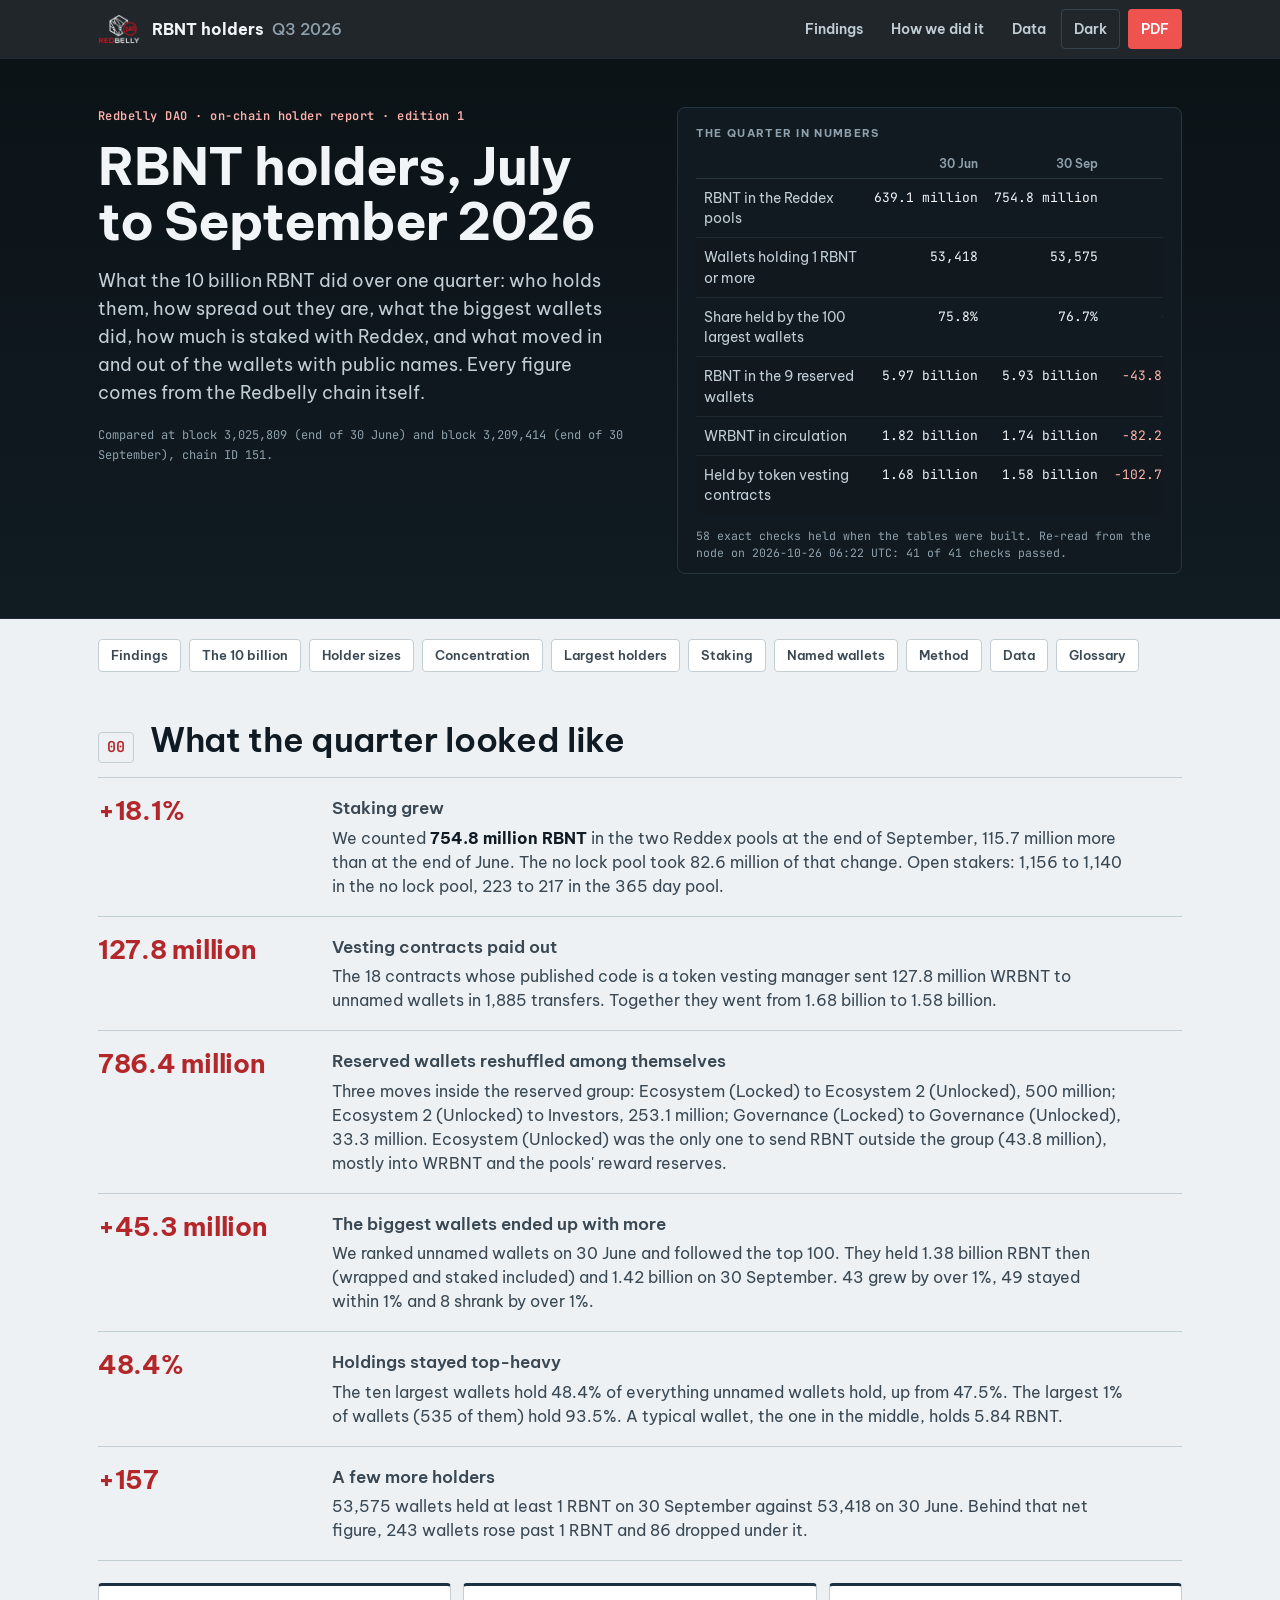
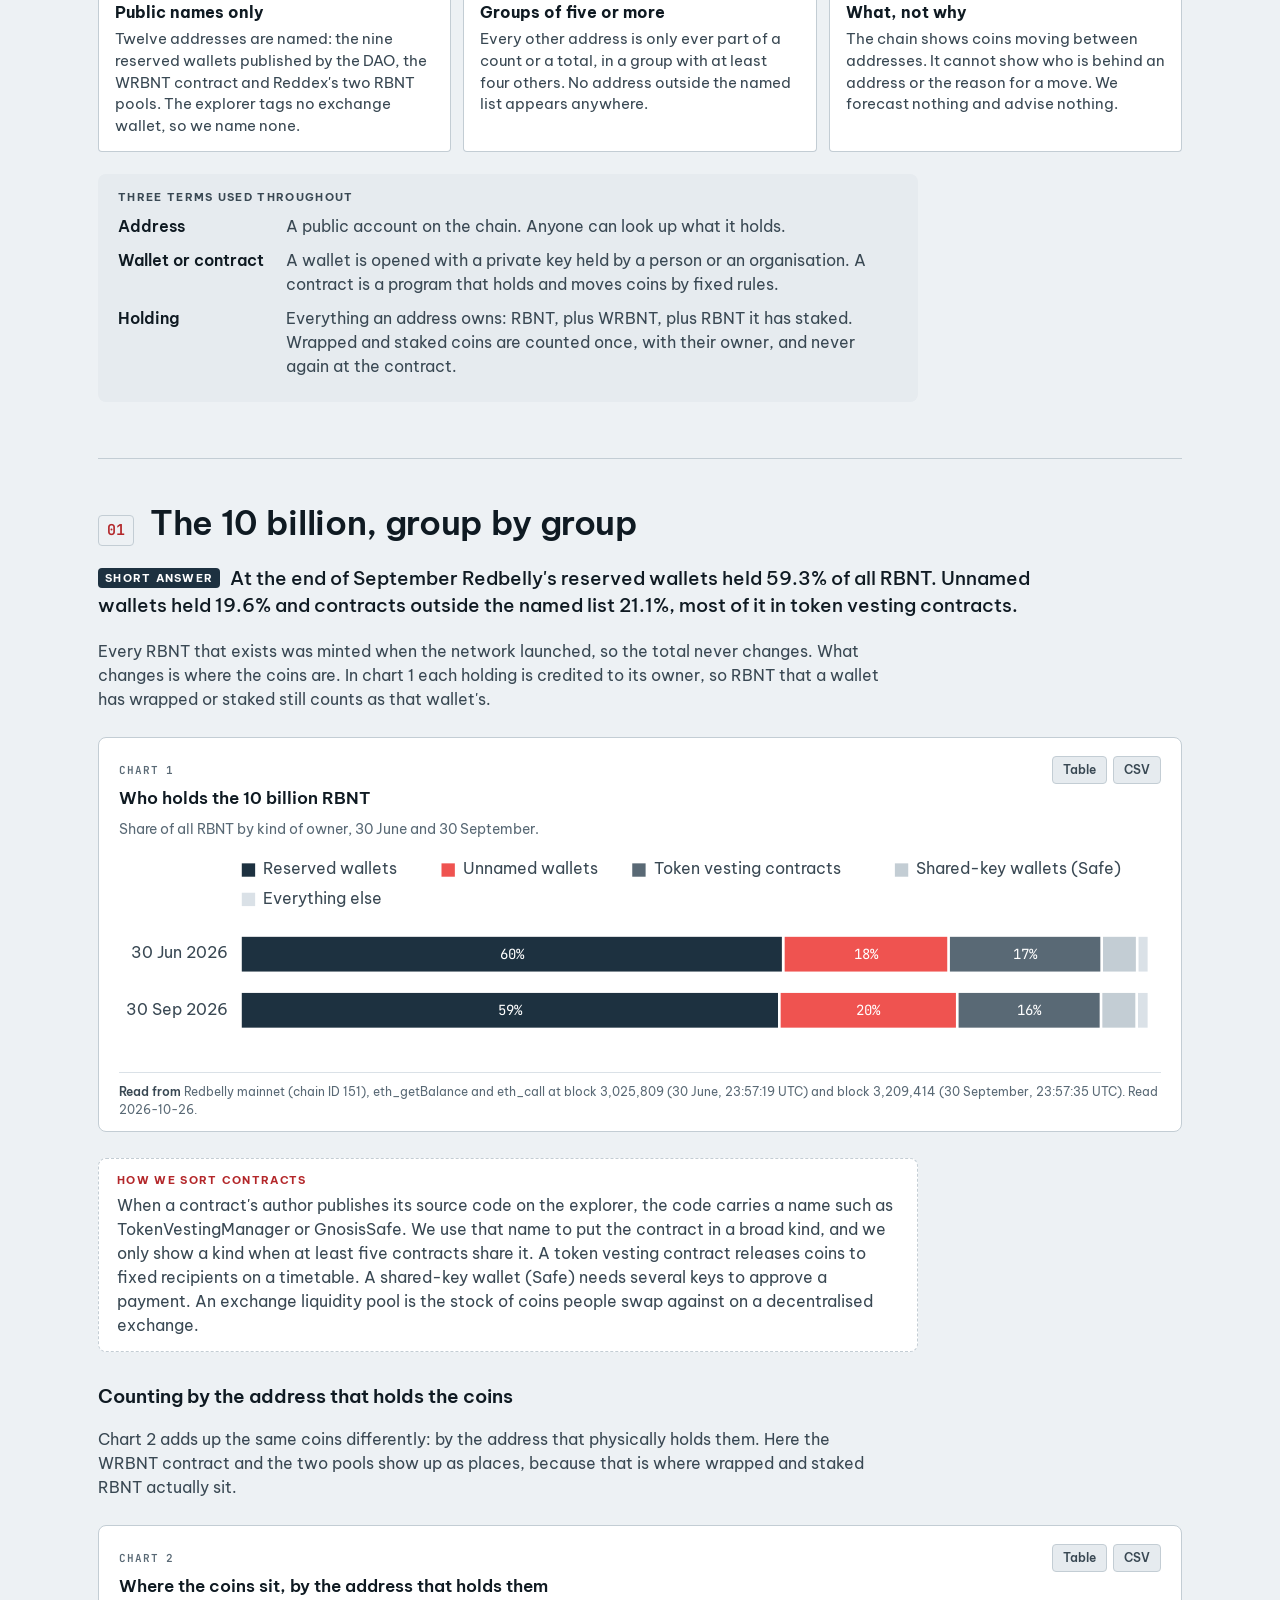
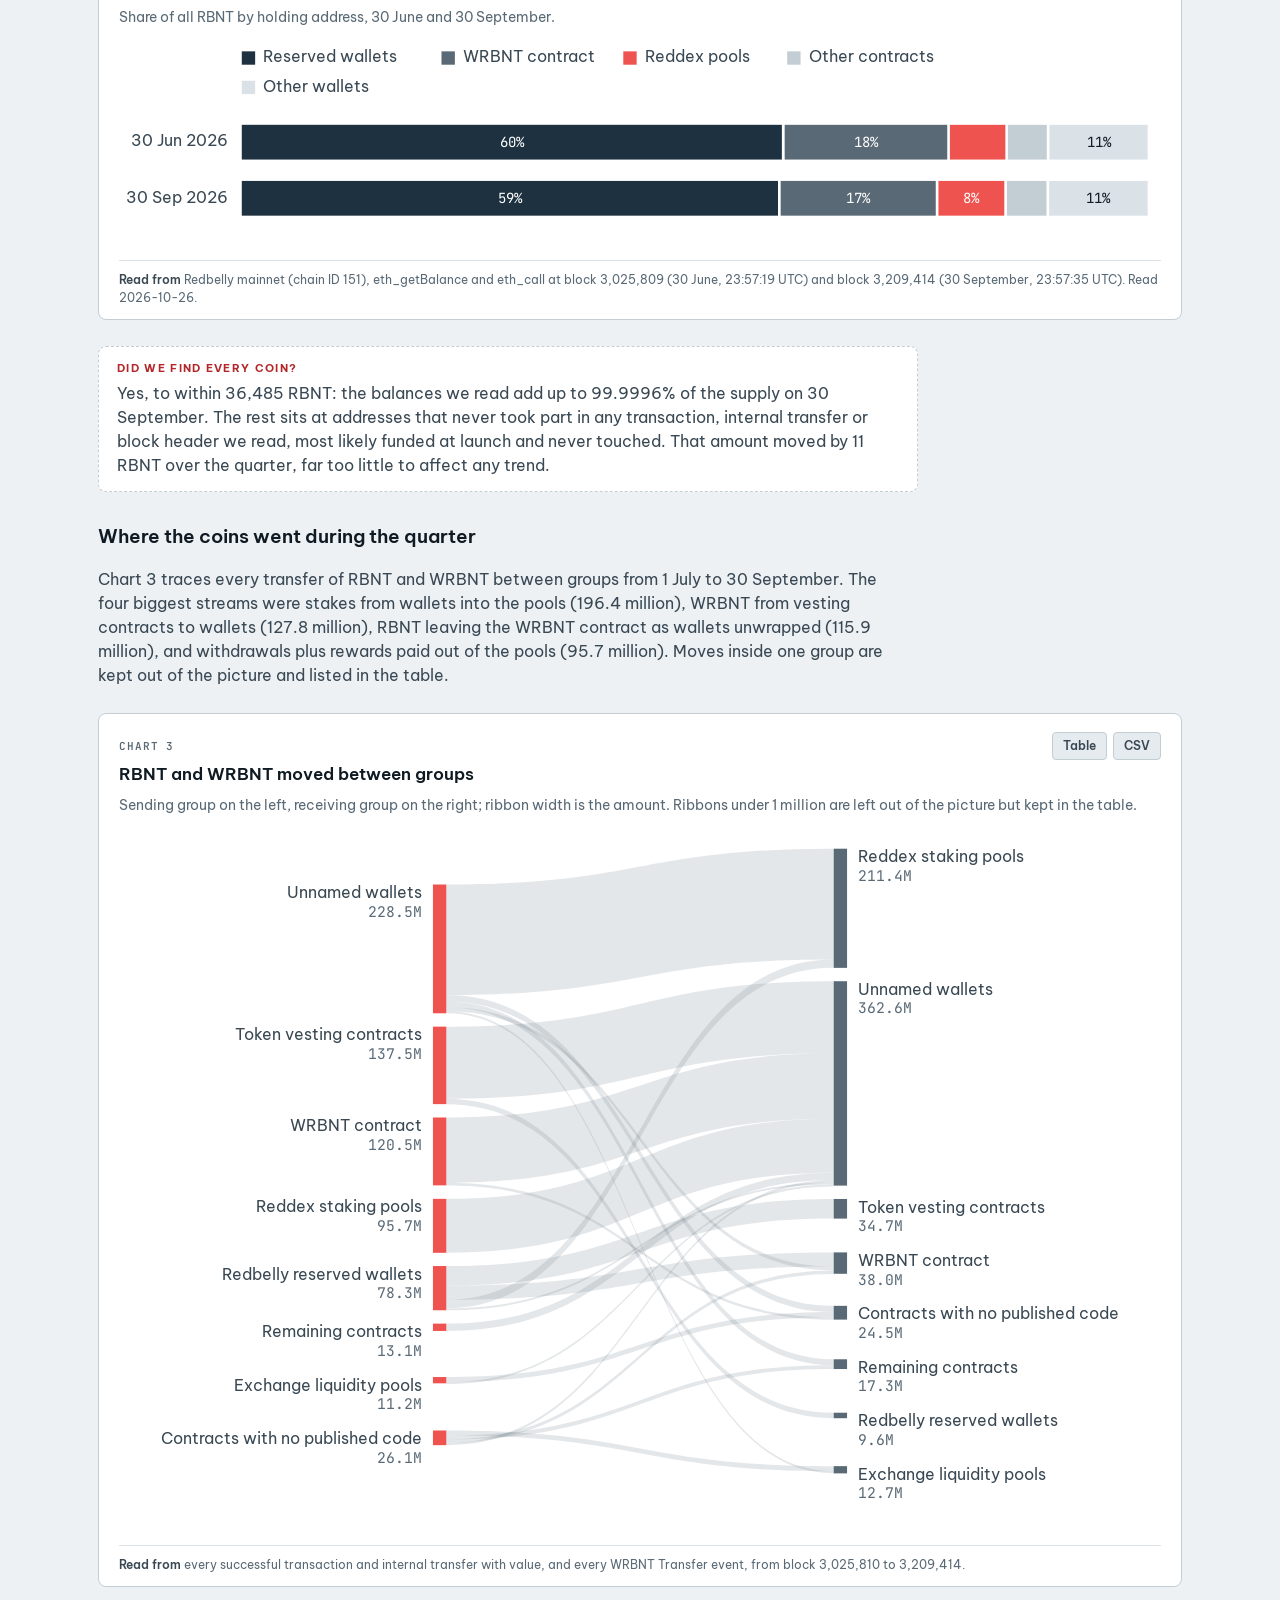
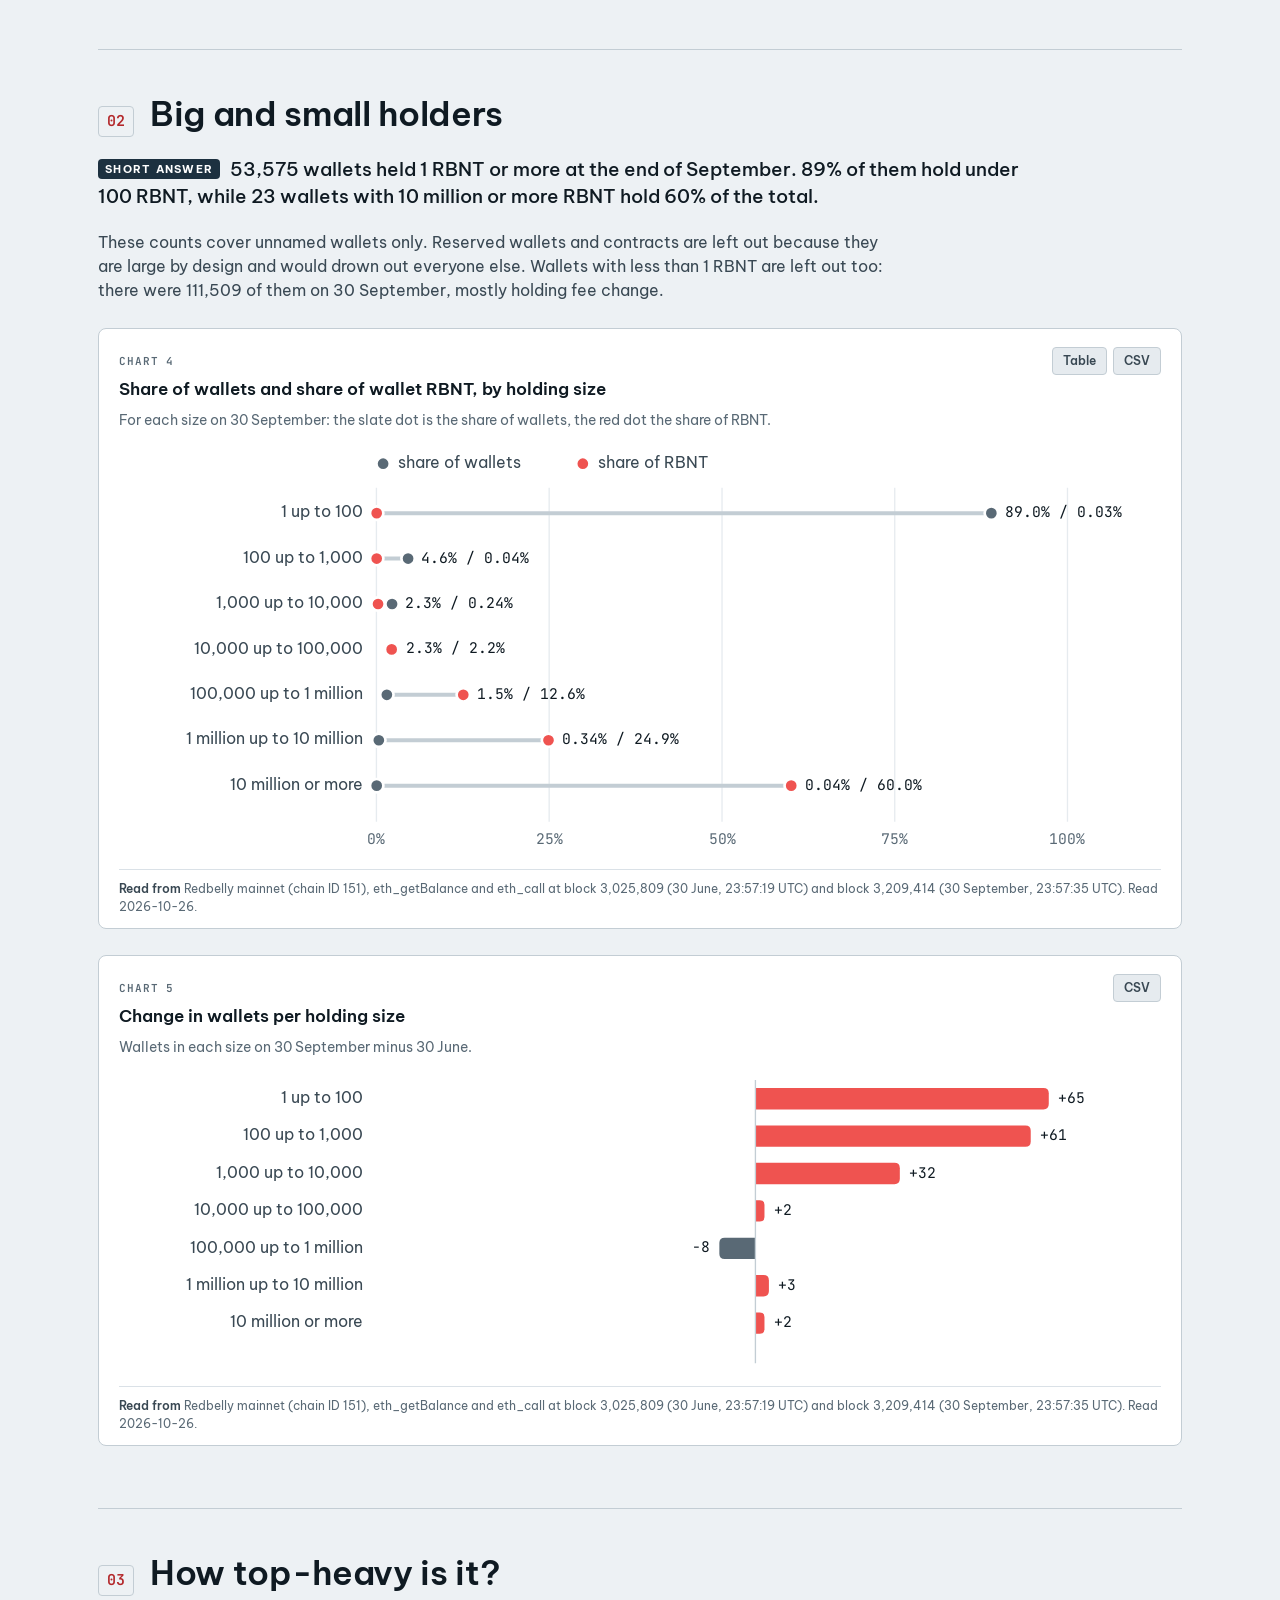
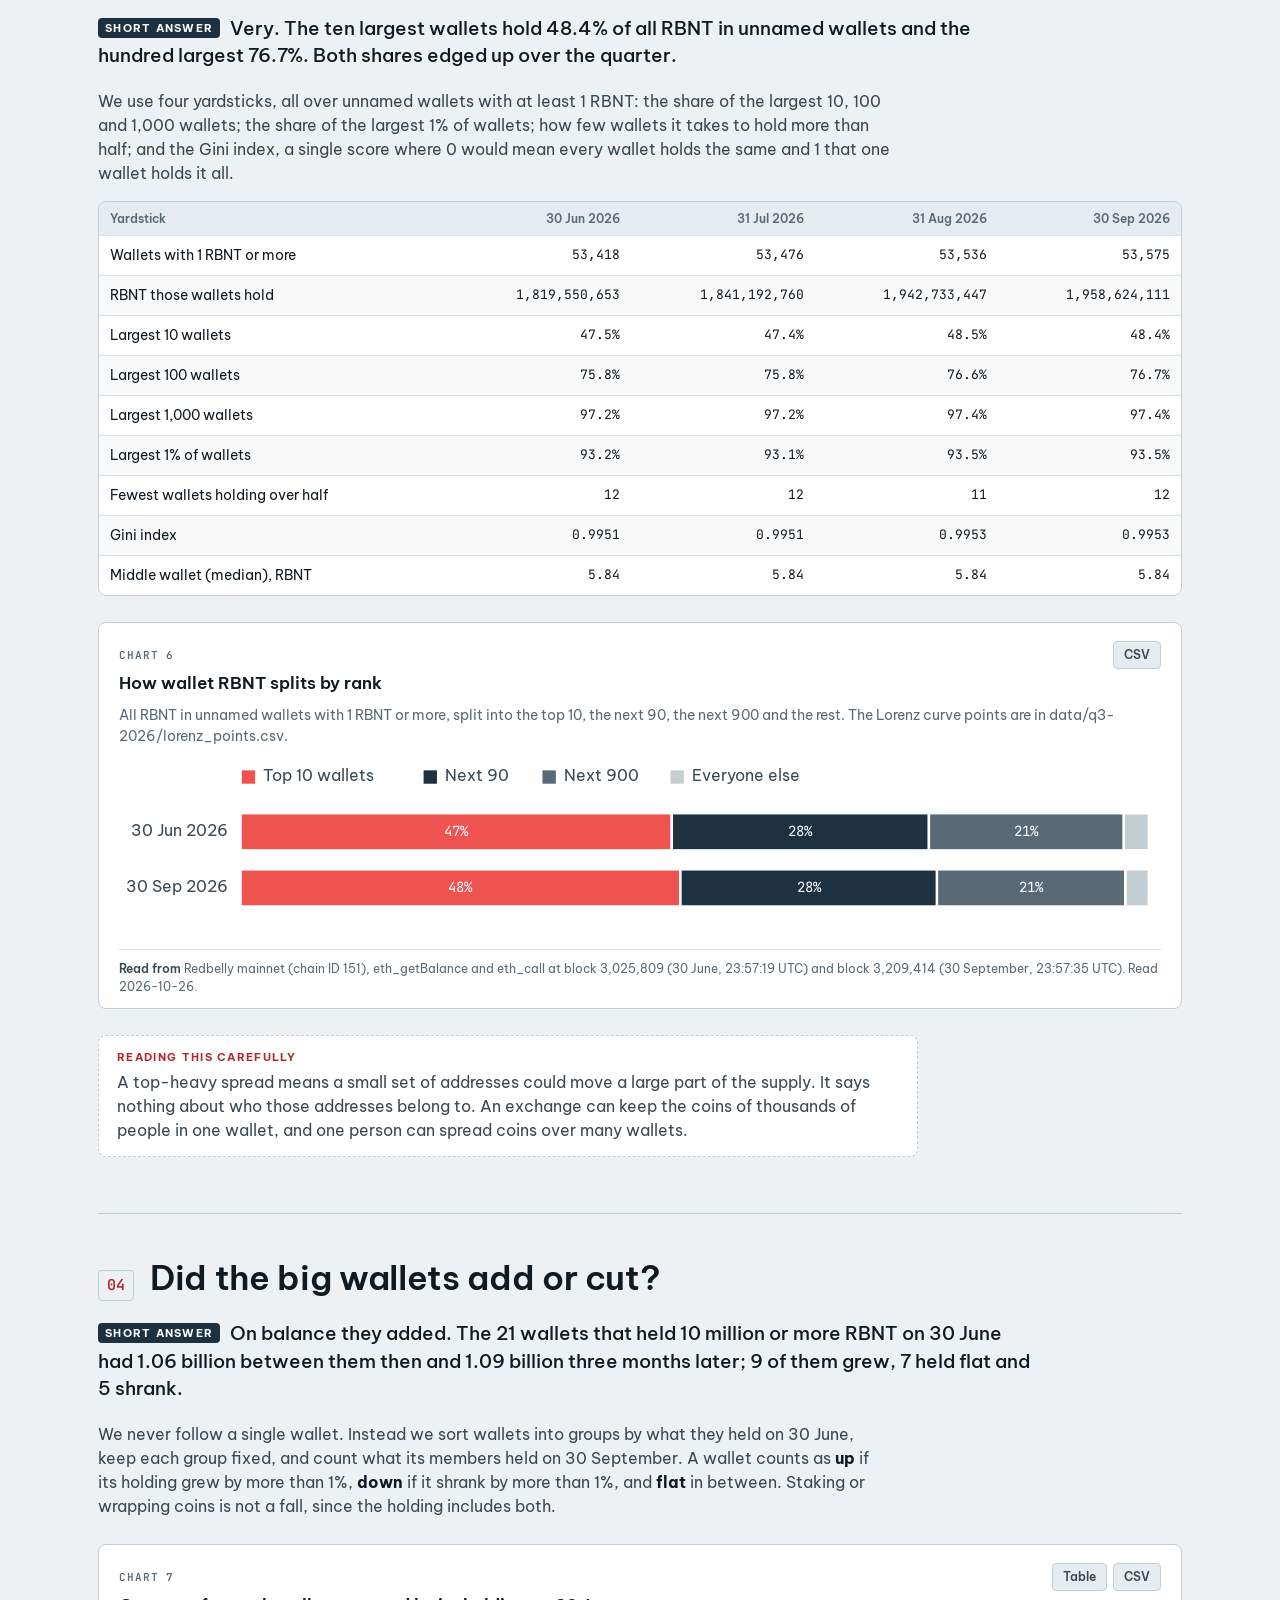
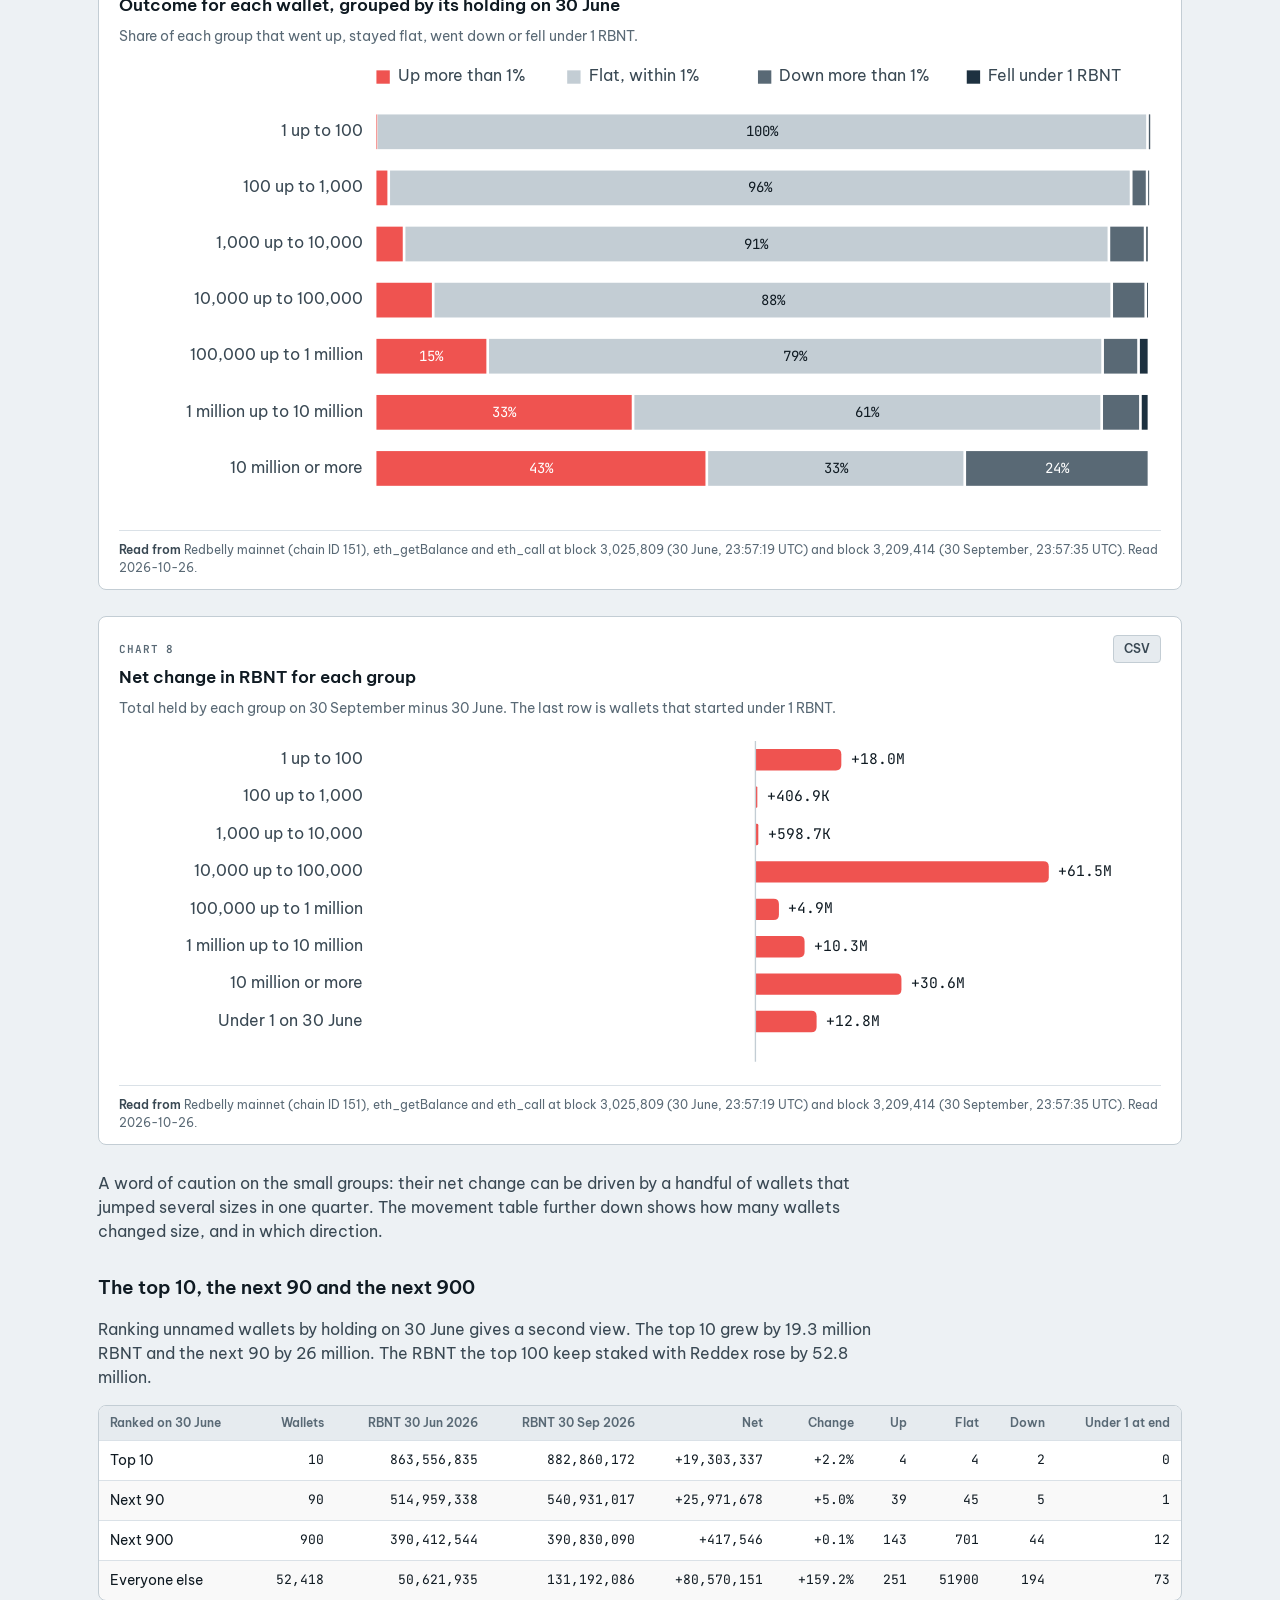
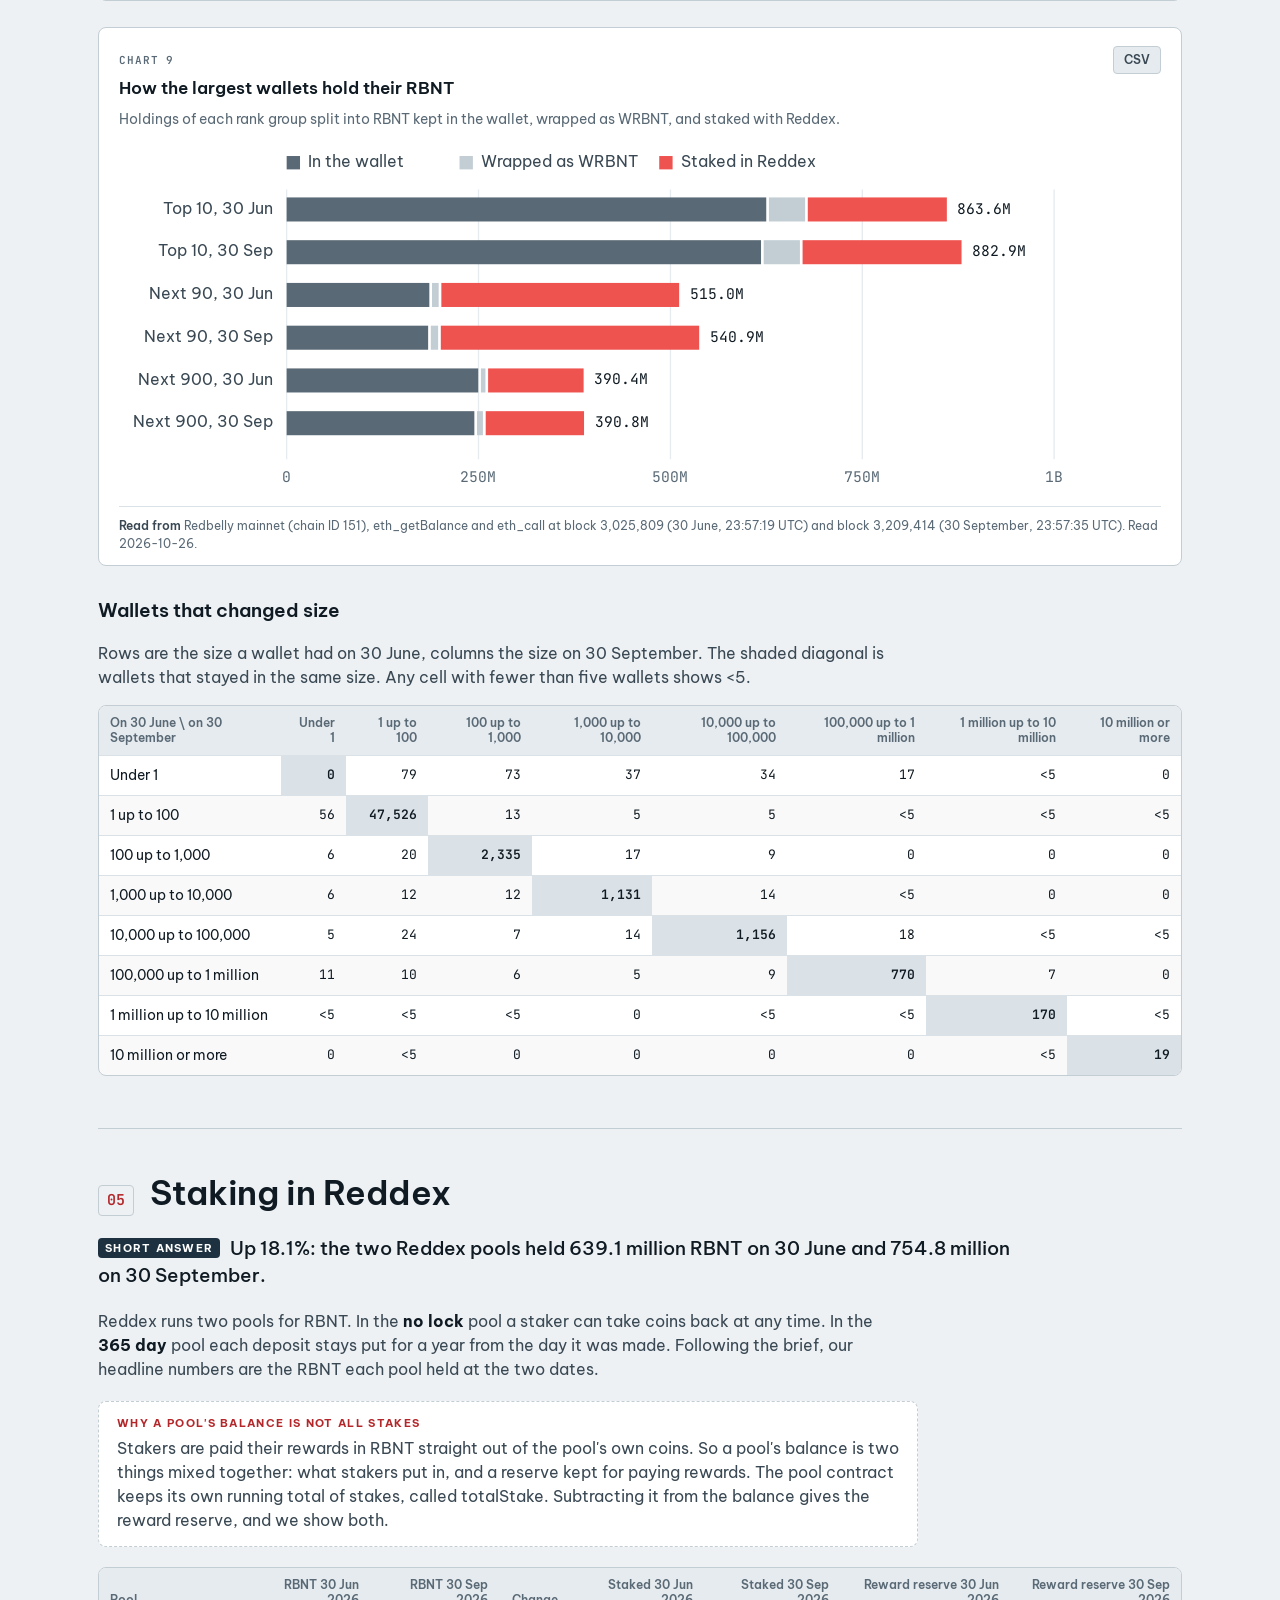
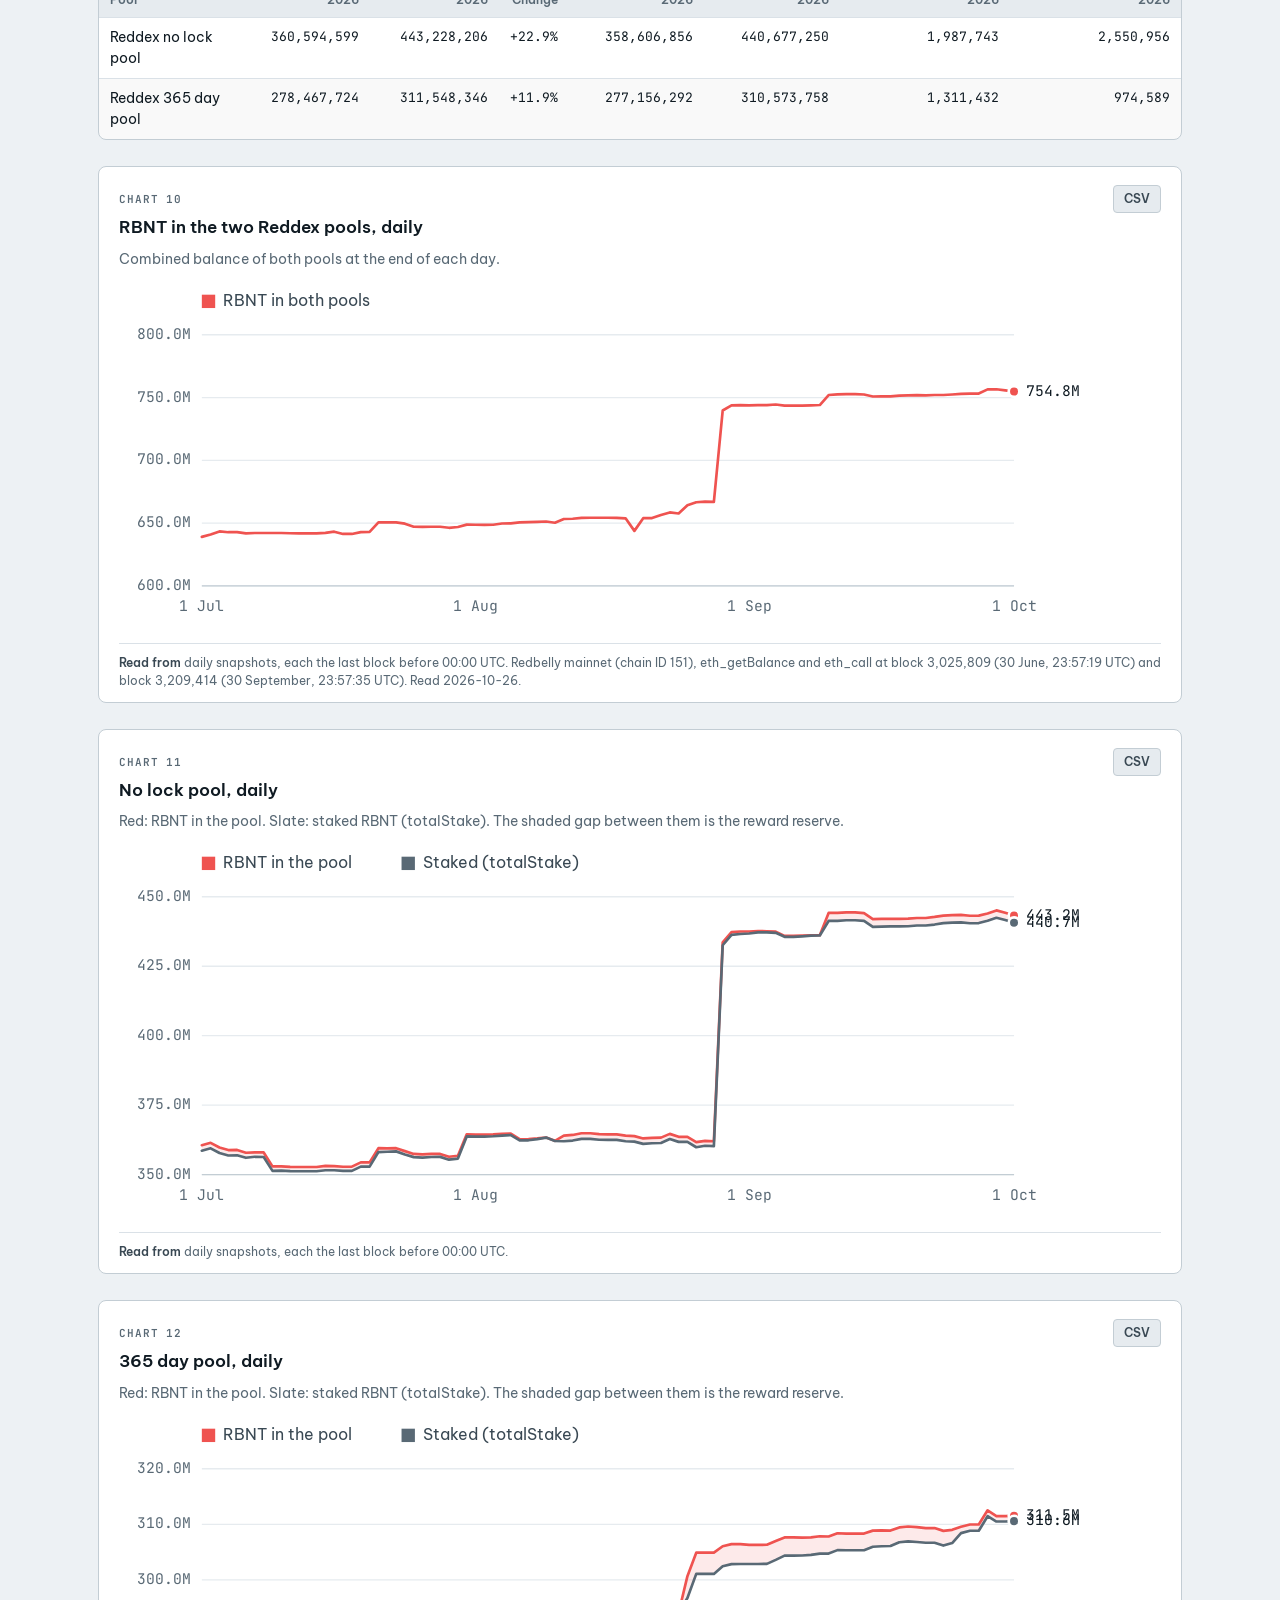
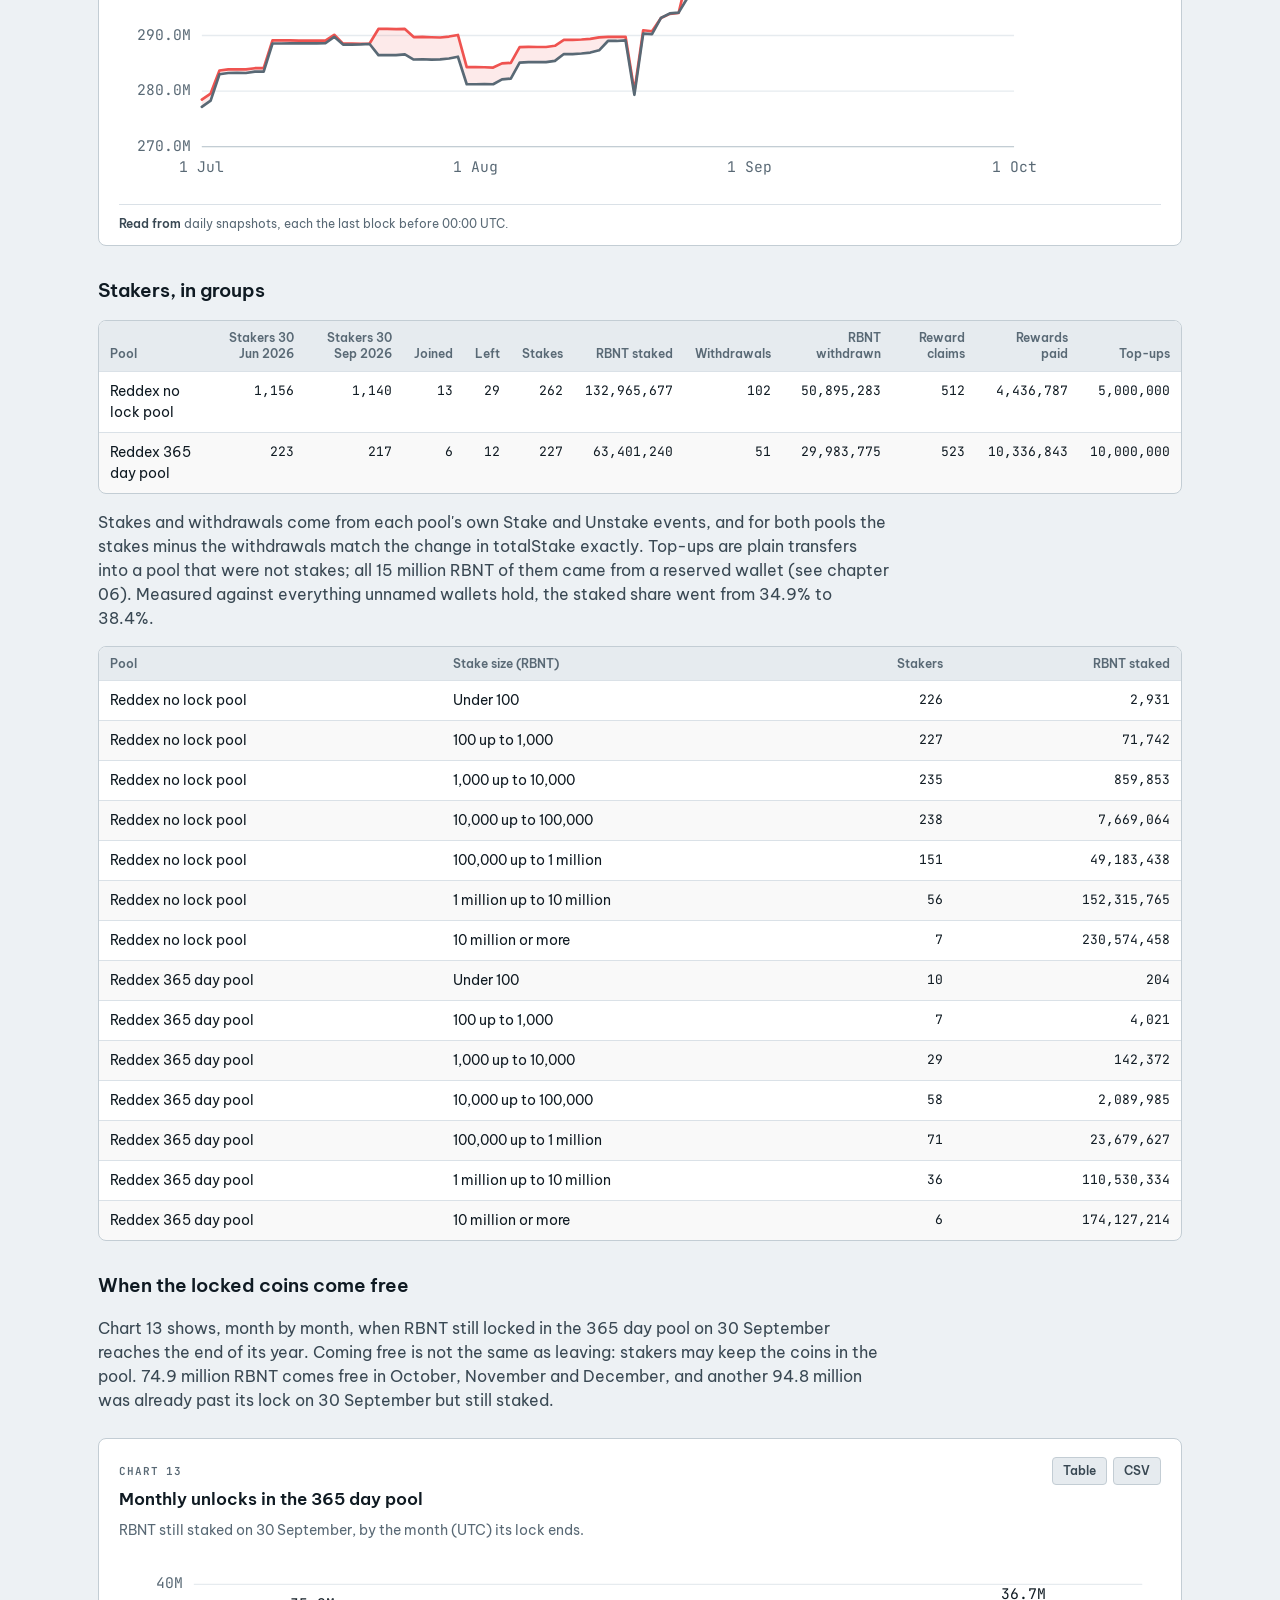
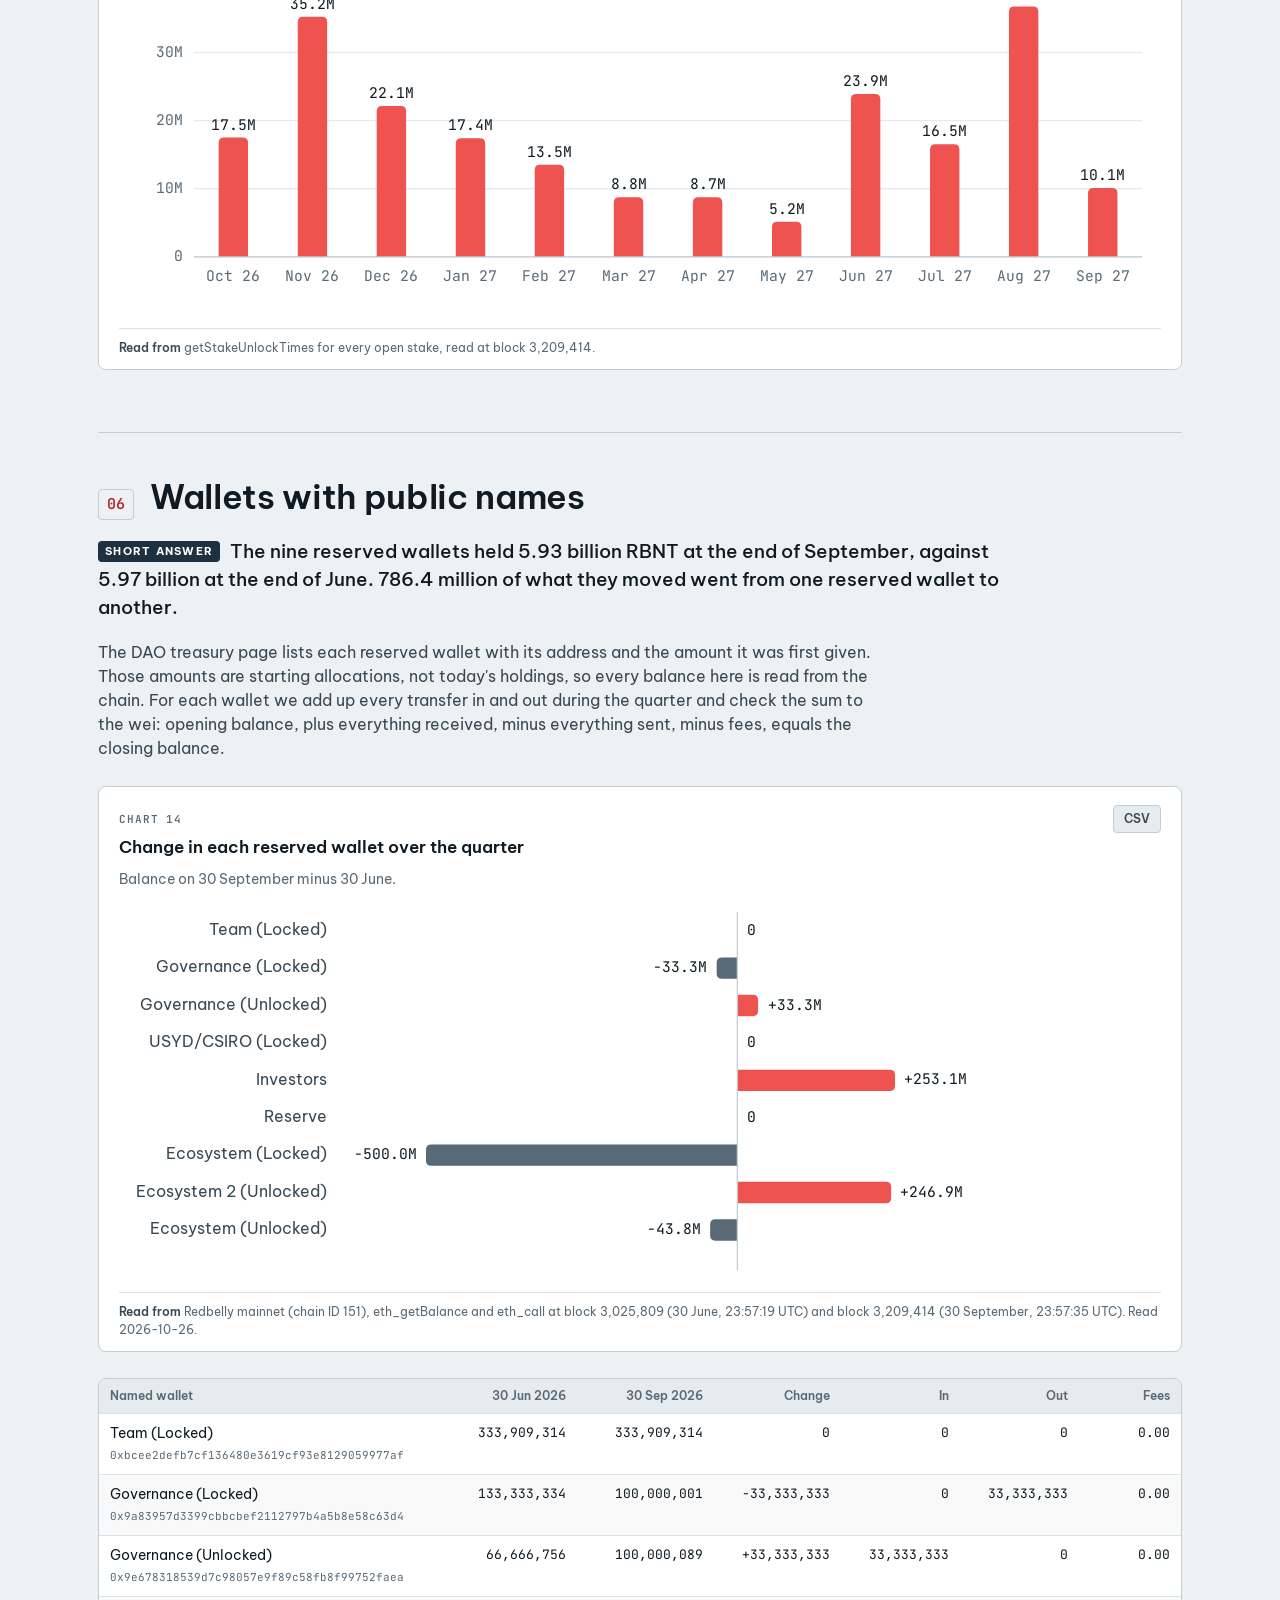
==== commit c0d85154: "Rework the report in its own structure, words and design Replace the numbered scripts with one comma" ====
--- a/index.html
+++ b/index.html
@@ -3,79 +3,78 @@
 <head>
 <meta charset="utf-8">
 <meta name="viewport" content="width=device-width, initial-scale=1">
-<title>RBNT Holder Report Q3 2026</title>
-<meta name="description" content="How RBNT holders behaved in Q3 2026: distribution, the largest holders, staking and named wallet flows, read from the Redbelly chain.">
-<meta property="og:title" content="RBNT Holder Report Q3 2026">
-<meta property="og:description" content="How RBNT holders behaved in Q3 2026: distribution, the largest holders, staking and named wallet flows, read from the Redbelly chain.">
-<meta property="og:image" content="community/og_1200x630.png">
+<title>RBNT holders Q3 2026</title>
+<meta name="description" content="How RBNT holders behaved in Q3 2026, read from the Redbelly chain: who holds the supply, how top-heavy it is, what the largest wallets did, staking and named wallets.">
+<meta property="og:title" content="RBNT holders Q3 2026">
+<meta property="og:description" content="How RBNT holders behaved in Q3 2026, read from the Redbelly chain: who holds the supply, how top-heavy it is, what the largest wallets did, staking and named wallets.">
+<meta property="og:image" content="community/card-discord.png">
 <meta name="twitter:card" content="summary_large_image">
 <link rel="icon" href="assets/icon.png">
-<link rel="preload" href="assets/fonts/be-vietnam-pro-400.woff2" as="font" type="font/woff2" crossorigin>
-<link rel="stylesheet" href="assets/site.css">
+<link rel="stylesheet" href="assets/holders.css">
 <style>
-.chart{font-family:"Be Vietnam Pro",ui-sans-serif,system-ui,sans-serif;font-size:12px}
-.chart .grid{stroke:var(--c-grid,#DAE1E7);stroke-width:1}
-.chart .axis{stroke:var(--c-axis,#C3CDD4);stroke-width:1}
-.chart .tick{fill:var(--c-muted,#596975);font-family:"JetBrains Mono",ui-monospace,monospace;font-size:11px}
-.chart .lab{fill:var(--c-ink-dim,#394853)}
-.chart .lab-strong{fill:var(--c-ink,#0F1A22);font-weight:600}
-.chart .val{fill:var(--c-ink,#0F1A22);font-family:"JetBrains Mono",ui-monospace,monospace;font-size:11px}
-.chart .val-in{fill:#fff;font-family:"JetBrains Mono",ui-monospace,monospace;font-size:11px}
-.chart .s-accent{fill:var(--c-accent,#EF5350)}
-.chart .s-muted{fill:var(--c-muted-mark,#596975)}
-.chart .s-light{fill:var(--c-light-mark,#C3CDD4)}
-.chart .s-dark{fill:var(--c-dark-mark,#1d3140)}
-.chart .l-accent{stroke:var(--c-accent,#EF5350);stroke-width:2;fill:none;stroke-linejoin:round;stroke-linecap:round}
-.chart .l-muted{stroke:var(--c-muted-mark,#596975);stroke-width:2;fill:none;stroke-linejoin:round;stroke-linecap:round}
-.chart .l-ref{stroke:var(--c-axis,#C3CDD4);stroke-width:1;fill:none}
-.chart .a-accent{fill:var(--c-accent,#EF5350);opacity:.10}
-.chart .a-muted{fill:var(--c-muted-mark,#596975);opacity:.12}
-.chart .dot-ring{stroke:var(--c-surface,#fff);stroke-width:2}
-.chart .hit{fill:transparent}
-.chart .hit-line{stroke:var(--c-muted,#596975);stroke-width:1;opacity:0}
-.chart g.col:hover .hit-line{opacity:.6}
-.chart [data-tip]:hover{opacity:.85}
-.chart .key{fill:var(--c-ink-dim,#394853)}
+.viz{font-family:"Be Vietnam Pro",ui-sans-serif,system-ui,sans-serif;font-size:12px}
+.viz .rule{stroke:var(--v-rule,#E6EBEF);stroke-width:1}
+.viz .base{stroke:var(--v-base,#C3CDD4);stroke-width:1}
+.viz .num{fill:var(--v-faint,#596975);font-family:"JetBrains Mono",ui-monospace,monospace;font-size:11px}
+.viz .name{fill:var(--v-ink2,#394853)}
+.viz .figure{fill:var(--v-ink,#0F1A22);font-family:"JetBrains Mono",ui-monospace,monospace;font-size:11px}
+.viz .on-fill{fill:#fff;font-family:"JetBrains Mono",ui-monospace,monospace;font-size:10.5px}
+.viz .on-pale{fill:#0F1A22;font-family:"JetBrains Mono",ui-monospace,monospace;font-size:10.5px}
+.viz .red{fill:var(--v-red,#EF5350)}
+.viz .slate{fill:var(--v-slate,#596975)}
+.viz .mist{fill:var(--v-mist,#C3CDD4)}
+.viz .ink{fill:var(--v-deep,#1d3140)}
+.viz .pale{fill:var(--v-pale,#DAE1E7)}
+.viz .stroke-red{stroke:var(--v-red,#EF5350);stroke-width:2;fill:none;stroke-linecap:round;stroke-linejoin:round}
+.viz .stroke-slate{stroke:var(--v-slate,#596975);stroke-width:2;fill:none;stroke-linecap:round;stroke-linejoin:round}
+.viz .stem{stroke:var(--v-base,#C3CDD4);stroke-width:3;stroke-linecap:round}
+.viz .wash{fill:var(--v-red,#EF5350);opacity:.12}
+.viz .ribbon{fill:var(--v-slate,#596975);opacity:.16}
+.viz .ribbon:hover{opacity:.32}
+.viz .ring{stroke:var(--v-surface,#fff);stroke-width:2}
+.viz .hover{fill:transparent}
+.viz .guide{stroke:var(--v-faint,#596975);stroke-width:1;opacity:0}
+.viz g.slot:hover .guide{opacity:.55}
+.viz [data-tip]:focus{outline:2px solid var(--v-red,#EF5350);outline-offset:1px}
 </style>
-<script>try{var t=localStorage.getItem("rbnt-theme");if(t==="light"||t==="dark")document.documentElement.setAttribute("data-theme",t)}catch(e){}</script>
+<script>try{var m=localStorage.getItem("holders-mode");if(m)document.documentElement.dataset.mode=m}catch(e){}</script>
 </head>
 <body>
-<a class="skip" href="#main">Skip to the report</a>
-<header class="bar">
-  <div class="wrap">
-    <a class="brand" href="#top"><img src="brand/logos/dao-logo-on-dark.png" alt="Redbelly DAO">RBNT Holder Report <span>Q3 2026</span></a>
-    <nav aria-label="Report">
-      <span class="links"><a href="#glance">Summary</a><a href="#staking">Staking</a><a href="#named">Named wallets</a><a href="#method">Method</a><a href="#data">Data</a></span>
-      <button id="theme" type="button">Dark theme</button>
-      <a class="primary" href="downloads/rbnt-holder-report-q3-2026.pdf">PDF</a>
+<a class="jump" href="#content">Go to the report</a>
+<header class="topbar">
+  <div class="inner">
+    <a class="mark" href="#"><img src="brand/logos/dao-logo-on-dark.png" alt="Redbelly DAO"><span>RBNT holders <em>Q3 2026</em></span></a>
+    <nav aria-label="Main">
+      <a class="wide-only" href="#findings">Findings</a>
+      <a class="wide-only" href="how-we-did-it.html">How we did it</a>
+      <a class="wide-only" href="#files">Data</a>
+      <button type="button" id="mode">Dark</button>
+      <a class="cta" href="downloads/rbnt-holders-q3-2026.pdf">PDF</a>
     </nav>
   </div>
 </header>
-<div class="hero" id="top">
-  <div class="wrap">
-    <img class="print-only hero-logo" src="brand/logos/dao-logo-on-dark.png" alt="Redbelly DAO">
-    <p class="eyebrow"><span><span class="dot"></span>Quarterly on-chain holder report · Edition 1 · 1 July to 30 September 2026</span></p>
-    <h1>How RBNT holders behaved in Q3 2026</h1>
-    <p class="lede">Where the 10 billion RBNT sit, how widely they are spread, what the largest wallets did as groups, how staking moved in the two Reddex pools, and what the publicly named wallets sent and received. Read straight from the Redbelly chain. Trends in groups, never individual holders.</p>
-    <div class="tiles"><div class="tile"><div class="v">754.8<small>million</small></div><div class="k">RBNT in the two Reddex staking pools on 30 September</div><div class="d"><b>+18.1%</b> from 639.1 million</div></div><div class="tile"><div class="v">53,575<small>wallets</small></div><div class="k">held 1 RBNT or more, outside the named wallets and contracts</div><div class="d"><b>+157</b> from 53,418</div></div><div class="tile"><div class="v">76.7<small>%</small></div><div class="k">of wallet-held RBNT sits in the largest 100 wallets</div><div class="d"><b>+0.9 pts</b> from 75.8%</div></div><div class="tile"><div class="v">5.93<small>billion</small></div><div class="k">RBNT in Redbelly&#x27;s nine reserved wallets</div><div class="d"><b>-43.8 million</b> from 5.97 billion</div></div></div>
-    <p class="meta">Snapshots: block 3,025,809 (30 June 2026, 23:57:19 UTC) and block 3,209,414 (30 September 2026, 23:57:35 UTC), Redbelly mainnet, chain ID 151. Data read 2026-10-25. Independently re-checked 2026-10-25 21:39 UTC: 41 checks passed.</p>
+<div class="opening">
+  <div class="inner opening-grid">
+    <div>
+      <img class="print-logo" src="brand/logos/dao-logo-on-dark.png" alt="Redbelly DAO">
+      <p class="overline">Redbelly DAO · on-chain holder report · edition 1</p>
+      <h1>RBNT holders, July to September 2026</h1>
+      <p class="sub">What the 10 billion RBNT did over one quarter: who holds them, how spread out they are, what the biggest wallets did, how much is staked with Reddex, and what moved in and out of the wallets with public names. Every figure comes from the Redbelly chain itself.</p>
+      <p class="blocks">Compared at block 3,025,809 (end of 30 June) and block 3,209,414 (end of 30 September), chain ID 151.</p>
+    </div>
+    <div class="scoreboard"><p class="kicker">The quarter in numbers</p><div class="grid-wrap"><table class="board"><thead><tr><th></th><th class="r">30 Jun</th><th class="r">30 Sep</th><th class="r">Change</th></tr></thead><tbody><tr><td>RBNT in the Reddex pools</td><td class="r">639.1 million</td><td class="r">754.8 million</td><td class="r">+18.1%</td></tr><tr><td>Wallets holding 1 RBNT or more</td><td class="r">53,418</td><td class="r">53,575</td><td class="r">+157</td></tr><tr><td>Share held by the 100 largest wallets</td><td class="r">75.8%</td><td class="r">76.7%</td><td class="r">+0.9 pts</td></tr><tr><td>RBNT in the 9 reserved wallets</td><td class="r">5.97 billion</td><td class="r">5.93 billion</td><td class="r">-43.8 million</td></tr><tr><td>WRBNT in circulation</td><td class="r">1.82 billion</td><td class="r">1.74 billion</td><td class="r">-82.2 million</td></tr><tr><td>Held by token vesting contracts</td><td class="r">1.68 billion</td><td class="r">1.58 billion</td><td class="r">-102.7 million</td></tr></tbody></table></div><p class="checked">58 exact checks held when the tables were built. Re-read from the node on 2026-10-26 06:22 UTC: 41 of 41 checks passed.</p></div>
   </div>
 </div>
-<div class="wrap layout">
-  <aside class="toc" aria-label="Contents"><p>Contents</p><ol><li><a href="#glance">At a glance</a></li><li><a href="#where">Who holds RBNT</a></li><li><a href="#size">Holders by size</a></li><li><a href="#concentration">Concentration</a></li><li><a href="#largest">Largest holders</a></li><li><a href="#staking">Staking</a></li><li><a href="#named">Named wallets</a></li><li><a href="#method">Method</a></li><li><a href="#data">Data</a></li><li><a href="#words">Words used</a></li></ol></aside>
-  <main id="main"><section class="s" id="glance"><p class="label">At a glance</p><h2>The quarter in six points</h2><div class="glance"><article><h3>Staking grew</h3><p>The two Reddex pools held <strong>754.8 million RBNT</strong> on 30 September, against 639.1 million on 30 June (+18.1%). Most of the change was in the no lock pool (+82.6 million). Addresses with an open stake went from 1,156 to 1,140 in the no lock pool and from 223 to 217 in the 365 day pool.</p></article><article><h3>Reserved wallets mostly moved RBNT between themselves</h3><p>Ecosystem (Locked) sent 500 million to Ecosystem 2 (Unlocked); Ecosystem 2 (Unlocked) sent 253.1 million to Investors; Governance (Locked) sent 33.3 million to Governance (Unlocked). Only Ecosystem (Unlocked) sent RBNT outside the reserved group: 43.8 million RBNT, mostly into WRBNT and the two staking pools.</p></article><article><h3>Vesting contracts paid out</h3><p>Contracts whose verified code is a vesting manager held 1.68 billion RBNT (as WRBNT) on 30 June and 1.58 billion on 30 September. They sent <strong>127.8 million WRBNT</strong> to wallets in 1,885 transfers during the quarter.</p></article><article><h3>The largest wallets added on balance</h3><p>The 100 wallets that were largest on 30 June held 515 million RBNT then and 540.9 million on 30 September, counting wrapped and staked RBNT. 39 of them added more than 1%, 45 stayed within 1% and 6 reduced by more than 1%.</p></article><article><h3>Holdings stayed concentrated</h3><p>The largest 100 wallets held <strong>76.7%</strong> of all wallet-held RBNT at the end, against 75.8% at the start. Half of it sits in just 12 wallets. The middle wallet holds 5.84 RBNT.</p></article><article><h3>A few more wallets hold RBNT</h3><p>53,575 wallets held 1 RBNT or more on 30 September, 157 more than on 30 June. 243 wallets crossed 1 RBNT during the quarter and 86 dropped below it.</p></article></div><div class="notice"><p><strong>Read this first.</strong> This report describes what the public Redbelly chain shows. It is about trends, not people. It names only addresses that are already public: Redbelly's nine reserved wallets from the DAO treasury page, the Wrapped RBNT contract and the two Reddex staking pools. The explorer labels no exchange wallet on Redbelly, so none is named. Every other address appears only inside a group of at least five.</p><p>The chain records that coins moved. It does not record why, or who controls an address. When a group's holdings fall, the coins left those addresses: that may be a sale, a move to another address of the same owner, or a deposit into a contract. This report makes no price forecast and gives no advice.</p></div><div class="plain"><p class="label">New to this? Three ideas the report uses</p><p><strong>Address.</strong> Every coin sits at an address, a public account number anyone can look up. <strong>Wallet or contract.</strong> A wallet address is controlled by a private key held by a person or organisation. A contract address is a program that holds coins under its own fixed rules. <strong>Counted once.</strong> Wrapped RBNT (WRBNT) and staked RBNT still belong to whoever wrapped or staked them, so this report counts them with that holder and never a second time at the contract.</p></div></section><section class="s" id="where"><p class="label">Section 1</p><h2>Who holds the RBNT</h2><p class="answer">On 30 September 59.3% of all RBNT sat in Redbelly's reserved wallets, 19.6% with other wallets and 21.1% in contracts other than the named ones. The largest group of contracts is vesting contracts.</p><p>All 10 billion RBNT were created when the network started. Figure 1 adds up every holding on both dates and groups it by the kind of address that owns it. Wrapped and staked RBNT are counted with the address that wrapped or staked them.</p><figure class="fig" id="fig-1"><p class="ft">Figure 1</p><h4>Who holds the 10 billion RBNT</h4><p class="sub">RBNT, WRBNT and staked RBNT counted with their owner. Labels show 30 September and the share of supply.</p><div class="plot"><svg class="chart" viewBox="0 0 760 422" width="760" height="422" role="img" aria-label="Who holds the 10 billion RBNT" xmlns="http://www.w3.org/2000/svg"><title>Who holds the 10 billion RBNT</title><desc></desc><rect x="288.8" y="9.0" width="10.0" height="10.0" class="s-muted"></rect><text x="304.8" y="14.0" class="key" text-anchor="start" dominant-baseline="middle">30 Jun 2026</text><rect x="402.7" y="9.0" width="10.0" height="10.0" class="s-accent"></rect><text x="418.7" y="14.0" class="key" text-anchor="start" dominant-baseline="middle">30 Sep 2026</text><line x1="288.8" y1="34.0" x2="288.8" y2="396.0" class="grid"/><text x="288.8" y="408.0" class="tick" text-anchor="middle" dominant-baseline="middle">0</text><line x1="409.2" y1="34.0" x2="409.2" y2="396.0" class="grid"/><text x="409.2" y="408.0" class="tick" text-anchor="middle" dominant-baseline="middle">2B</text><line x1="529.6" y1="34.0" x2="529.6" y2="396.0" class="grid"/><text x="529.6" y="408.0" class="tick" text-anchor="middle" dominant-baseline="middle">4B</text><line x1="650.0" y1="34.0" x2="650.0" y2="396.0" class="grid"/><text x="650.0" y="408.0" class="tick" text-anchor="middle" dominant-baseline="middle">6B</text><text x="278.8" y="53.0" class="lab" text-anchor="end" dominant-baseline="middle">Redbelly reserved wallets</text><path d="M288.8,40.0h355.7a4,4 0 0 1 4,4v4.0a4,4 0 0 1 -4,4h-355.7z" class="s-muted" data-tip="Redbelly reserved wallets, 30 Jun 2026: 5,974,809,361 RBNT" tabindex="0"><title>Redbelly reserved wallets, 30 Jun 2026: 5,974,809,361 RBNT</title></path><path d="M288.8,54.0h353.0a4,4 0 0 1 4,4v4.0a4,4 0 0 1 -4,4h-353.0z" class="s-accent" data-tip="Redbelly reserved wallets, 30 Sep 2026: 5,930,989,287 RBNT" tabindex="0"><title>Redbelly reserved wallets, 30 Sep 2026: 5,930,989,287 RBNT</title></path><text x="654.5" y="53.0" class="val" text-anchor="start" dominant-baseline="middle">5.93B (59.3%)</text><text x="278.8" y="97.0" class="lab" text-anchor="end" dominant-baseline="middle">Other wallets</text><path d="M288.8,84.0h105.5a4,4 0 0 1 4,4v4.0a4,4 0 0 1 -4,4h-105.5z" class="s-muted" data-tip="Other wallets, 30 Jun 2026: 1,819,574,561 RBNT" tabindex="0"><title>Other wallets, 30 Jun 2026: 1,819,574,561 RBNT</title></path><path d="M288.8,98.0h113.9a4,4 0 0 1 4,4v4.0a4,4 0 0 1 -4,4h-113.9z" class="s-accent" data-tip="Other wallets, 30 Sep 2026: 1,958,648,098 RBNT" tabindex="0"><title>Other wallets, 30 Sep 2026: 1,958,648,098 RBNT</title></path><text x="412.7" y="97.0" class="val" text-anchor="start" dominant-baseline="middle">1.96B (19.6%)</text><text x="278.8" y="141.0" class="lab" text-anchor="end" dominant-baseline="middle">Vesting contracts</text><path d="M288.8,128.0h97.4a4,4 0 0 1 4,4v4.0a4,4 0 0 1 -4,4h-97.4z" class="s-muted" data-tip="Vesting contracts, 30 Jun 2026: 1,684,803,156 RBNT" tabindex="0"><title>Vesting contracts, 30 Jun 2026: 1,684,803,156 RBNT</title></path><path d="M288.8,142.0h91.2a4,4 0 0 1 4,4v4.0a4,4 0 0 1 -4,4h-91.2z" class="s-accent" data-tip="Vesting contracts, 30 Sep 2026: 1,582,067,290 RBNT" tabindex="0"><title>Vesting contracts, 30 Sep 2026: 1,582,067,290 RBNT</title></path><text x="396.2" y="141.0" class="val" text-anchor="start" dominant-baseline="middle">1.58B (15.8%)</text><text x="278.8" y="185.0" class="lab" text-anchor="end" dominant-baseline="middle">Multi-signature wallets (Safe)</text><path d="M288.8,172.0h19.6a4,4 0 0 1 4,4v4.0a4,4 0 0 1 -4,4h-19.6z" class="s-muted" data-tip="Multi-signature wallets (Safe), 30 Jun 2026: 391,836,528 RBNT" tabindex="0"><title>Multi-signature wallets (Safe), 30 Jun 2026: 391,836,528 RBNT</title></path><path d="M288.8,186.0h19.7a4,4 0 0 1 4,4v4.0a4,4 0 0 1 -4,4h-19.7z" class="s-accent" data-tip="Multi-signature wallets (Safe), 30 Sep 2026: 393,268,219 RBNT" tabindex="0"><title>Multi-signature wallets (Safe), 30 Sep 2026: 393,268,219 RBNT</title></path><text x="318.5" y="185.0" class="val" text-anchor="start" dominant-baseline="middle">393.3M (3.9%)</text><text x="278.8" y="229.0" class="lab" text-anchor="end" dominant-baseline="middle">Other contracts</text><path d="M288.8,216.0h2.7a2.6658618650666313,2.6658618650666313 0 0 1 2.6658618650666313,2.6658618650666313v6.7a2.6658618650666313,2.6658618650666313 0 0 1 -2.6658618650666313,2.6658618650666313h-2.7z" class="s-muted" data-tip="Other contracts, 30 Jun 2026: 88,566,839 RBNT" tabindex="0"><title>Other contracts, 30 Jun 2026: 88,566,839 RBNT</title></path><path d="M288.8,230.0h2.8a2.7959218226562257,2.7959218226562257 0 0 1 2.7959218226562257,2.7959218226562257v6.4a2.7959218226562257,2.7959218226562257 0 0 1 -2.7959218226562257,2.7959218226562257h-2.8z" class="s-accent" data-tip="Other contracts, 30 Sep 2026: 92,887,768 RBNT" tabindex="0"><title>Other contracts, 30 Sep 2026: 92,887,768 RBNT</title></path><text x="300.4" y="229.0" class="val" text-anchor="start" dominant-baseline="middle">92.9M (0.9%)</text><text x="278.8" y="273.0" class="lab" text-anchor="end" dominant-baseline="middle">Unverified contracts</text><path d="M288.8,260.0h0.8a0.8412749277578371,0.8412749277578371 0 0 1 0.8412749277578371,0.8412749277578371v10.3a0.8412749277578371,0.8412749277578371 0 0 1 -0.8412749277578371,0.8412749277578371h-0.8z" class="s-muted" data-tip="Unverified contracts, 30 Jun 2026: 27,949,333 RBNT" tabindex="0"><title>Unverified contracts, 30 Jun 2026: 27,949,333 RBNT</title></path><path d="M288.8,274.0h0.8a0.8414117999530504,0.8414117999530504 0 0 1 0.8414117999530504,0.8414117999530504v10.3a0.8414117999530504,0.8414117999530504 0 0 1 -0.8414117999530504,0.8414117999530504h-0.8z" class="s-accent" data-tip="Unverified contracts, 30 Sep 2026: 27,953,880 RBNT" tabindex="0"><title>Unverified contracts, 30 Sep 2026: 27,953,880 RBNT</title></path><text x="296.5" y="273.0" class="val" text-anchor="start" dominant-baseline="middle">28.0M (0.3%)</text><text x="278.8" y="317.0" class="lab" text-anchor="end" dominant-baseline="middle">Trading pools on decentralised exchanges</text><path d="M288.8,304.0h0.3a0.2745347118751056,0.2745347118751056 0 0 1 0.2745347118751056,0.2745347118751056v11.5a0.2745347118751056,0.2745347118751056 0 0 1 -0.2745347118751056,0.2745347118751056h-0.3z" class="s-muted" data-tip="Trading pools on decentralised exchanges, 30 Jun 2026: 9,120,755 RBNT" tabindex="0"><title>Trading pools on decentralised exchanges, 30 Jun 2026: 9,120,755 RBNT</title></path><path d="M288.8,318.0h0.3a0.3196501927290285,0.3196501927290285 0 0 1 0.3196501927290285,0.3196501927290285v11.4a0.3196501927290285,0.3196501927290285 0 0 1 -0.3196501927290285,0.3196501927290285h-0.3z" class="s-accent" data-tip="Trading pools on decentralised exchanges, 30 Sep 2026: 10,619,608 RBNT" tabindex="0"><title>Trading pools on decentralised exchanges, 30 Sep 2026: 10,619,608 RBNT</title></path><text x="295.4" y="317.0" class="val" text-anchor="start" dominant-baseline="middle">10.6M (0.1%)</text><text x="278.8" y="361.0" class="lab" text-anchor="end" dominant-baseline="middle">Reddex pools: reward funds</text><path d="M288.8,348.0h0.1a0.0993051559809146,0.0993051559809146 0 0 1 0.0993051559809146,0.0993051559809146v11.8a0.0993051559809146,0.0993051559809146 0 0 1 -0.0993051559809146,0.0993051559809146h-0.1z" class="s-muted" data-tip="Reddex pools: reward funds, 30 Jun 2026: 3,299,175 RBNT" tabindex="0"><title>Reddex pools: reward funds, 30 Jun 2026: 3,299,175 RBNT</title></path><path d="M288.8,362.0h0.1a0.10611889530852636,0.10611889530852636 0 0 1 0.10611889530852636,0.10611889530852636v11.8a0.10611889530852636,0.10611889530852636 0 0 1 -0.10611889530852636,0.10611889530852636h-0.1z" class="s-accent" data-tip="Reddex pools: reward funds, 30 Sep 2026: 3,525,545 RBNT" tabindex="0"><title>Reddex pools: reward funds, 30 Sep 2026: 3,525,545 RBNT</title></path><text x="295.0" y="361.0" class="val" text-anchor="start" dominant-baseline="middle">3.5M (0.0%)</text><line x1="288.8" y1="34.0" x2="288.8" y2="396.0" class="axis"/></svg></div><details class="tv"><summary>Show the numbers</summary><div class="tw"><table class=""><thead><tr><th>Group</th><th class="n">Addresses (1 RBNT+)</th><th class="n">30 Jun 2026</th><th class="n">30 Sep 2026</th><th class="n">Change</th><th class="n">Share at end</th></tr></thead><tbody><tr><td>Redbelly reserved wallets</td><td class="n">9</td><td class="n">5,974,809,361</td><td class="n">5,930,989,287</td><td class="n">-43,820,074</td><td class="n">59.31%</td></tr><tr><td>Other wallets</td><td class="n">53664</td><td class="n">1,819,574,561</td><td class="n">1,958,648,098</td><td class="n">+139,073,537</td><td class="n">19.59%</td></tr><tr><td>Vesting contracts</td><td class="n">18</td><td class="n">1,684,803,156</td><td class="n">1,582,067,290</td><td class="n">-102,735,866</td><td class="n">15.82%</td></tr><tr><td>Multi-signature wallets (Safe)</td><td class="n">92</td><td class="n">391,836,528</td><td class="n">393,268,219</td><td class="n">+1,431,692</td><td class="n">3.93%</td></tr><tr><td>Other contracts</td><td class="n">14</td><td class="n">88,566,839</td><td class="n">92,887,768</td><td class="n">+4,320,929</td><td class="n">0.93%</td></tr><tr><td>Unverified contracts</td><td class="n">40</td><td class="n">27,949,333</td><td class="n">27,953,880</td><td class="n">+4,547</td><td class="n">0.28%</td></tr><tr><td>Trading pools on decentralised exchanges</td><td class="n">11</td><td class="n">9,120,755</td><td class="n">10,619,608</td><td class="n">+1,498,853</td><td class="n">0.11%</td></tr><tr><td>Reddex pools: reward funds</td><td class="n">2</td><td class="n">3,299,175</td><td class="n">3,525,545</td><td class="n">+226,370</td><td class="n">0.04%</td></tr><tr><td>Other staking contracts</td><td class="n">7</td><td class="n">3,819</td><td class="n">3,819</td><td class="n">0</td><td class="n">0.00%</td></tr><tr><td>WRBNT contract surplus</td><td class="n">0</td><td class="n">0</td><td class="n">0</td><td class="n">0</td><td class="n">0.00%</td></tr><tr><td>Not located</td><td class="n"></td><td class="n">36,474</td><td class="n">36,485</td><td class="n">+11</td><td class="n">0.00%</td></tr></tbody></table></div></details><figcaption>Source: Redbelly mainnet (chain ID 151), read with eth_getBalance and eth_call at blocks <span class="mono">3,025,809</span> and <span class="mono">3,209,414</span>. Data read 2026-10-25. Data: 03_who_holds.csv.</figcaption></figure><p>Contracts publish their code on the explorer when their authors verify it. The name in that code says what kind of program a contract is, such as a vesting contract or a multi-signature wallet, though not who controls it. This report uses those names only to group contracts, and only for kinds with at least five contracts. <strong>Vesting contracts</strong> hold coins and release them to set addresses over time. <strong>Multi-signature wallets</strong> need more than one key to move coins. <strong>Bridge contracts</strong> hold RBNT moved to or from other blockchains. <strong>Trading pools</strong> hold the coins people trade against on decentralised exchanges.</p><h3>Where the coins physically sit</h3><p>The view above counts wrapped and staked RBNT with its owner. Figure 2 shows the same supply by the address that physically holds it, so the WRBNT contract and the two staking pools appear on their own.</p><figure class="fig" id="fig-2"><p class="ft">Figure 2</p><h4>Where the RBNT physically sits</h4><p class="sub">Native RBNT balance of each place on both dates.</p><div class="plot"><svg class="chart" viewBox="0 0 760 334" width="760" height="334" role="img" aria-label="Where the RBNT physically sits" xmlns="http://www.w3.org/2000/svg"><title>Where the RBNT physically sits</title><desc></desc><rect x="275.4" y="9.0" width="10.0" height="10.0" class="s-muted"></rect><text x="291.4" y="14.0" class="key" text-anchor="start" dominant-baseline="middle">30 Jun 2026</text><rect x="389.3" y="9.0" width="10.0" height="10.0" class="s-accent"></rect><text x="405.3" y="14.0" class="key" text-anchor="start" dominant-baseline="middle">30 Sep 2026</text><line x1="275.4" y1="34.0" x2="275.4" y2="308.0" class="grid"/><text x="275.4" y="320.0" class="tick" text-anchor="middle" dominant-baseline="middle">0</text><line x1="400.2" y1="34.0" x2="400.2" y2="308.0" class="grid"/><text x="400.2" y="320.0" class="tick" text-anchor="middle" dominant-baseline="middle">2B</text><line x1="525.1" y1="34.0" x2="525.1" y2="308.0" class="grid"/><text x="525.1" y="320.0" class="tick" text-anchor="middle" dominant-baseline="middle">4B</text><line x1="650.0" y1="34.0" x2="650.0" y2="308.0" class="grid"/><text x="650.0" y="320.0" class="tick" text-anchor="middle" dominant-baseline="middle">6B</text><text x="265.4" y="53.0" class="lab" text-anchor="end" dominant-baseline="middle">Redbelly reserved wallets</text><path d="M275.4,40.0h369.1a4,4 0 0 1 4,4v4.0a4,4 0 0 1 -4,4h-369.1z" class="s-muted" data-tip="Redbelly reserved wallets, 30 Jun 2026: 5,974,773,423 RBNT" tabindex="0"><title>Redbelly reserved wallets, 30 Jun 2026: 5,974,773,423 RBNT</title></path><path d="M275.4,54.0h366.3a4,4 0 0 1 4,4v4.0a4,4 0 0 1 -4,4h-366.3z" class="s-accent" data-tip="Redbelly reserved wallets, 30 Sep 2026: 5,930,961,030 RBNT" tabindex="0"><title>Redbelly reserved wallets, 30 Sep 2026: 5,930,961,030 RBNT</title></path><text x="654.4" y="53.0" class="val" text-anchor="start" dominant-baseline="middle">5.93B</text><text x="265.4" y="97.0" class="lab" text-anchor="end" dominant-baseline="middle">Wrapped RBNT contract (backs WRBNT)</text><path d="M275.4,84.0h109.6a4,4 0 0 1 4,4v4.0a4,4 0 0 1 -4,4h-109.6z" class="s-muted" data-tip="Wrapped RBNT contract (backs WRBNT), 30 Jun 2026: 1,819,066,451 RBNT" tabindex="0"><title>Wrapped RBNT contract (backs WRBNT), 30 Jun 2026: 1,819,066,451 RBNT</title></path><path d="M275.4,98.0h104.5a4,4 0 0 1 4,4v4.0a4,4 0 0 1 -4,4h-104.5z" class="s-accent" data-tip="Wrapped RBNT contract (backs WRBNT), 30 Sep 2026: 1,736,902,022 RBNT" tabindex="0"><title>Wrapped RBNT contract (backs WRBNT), 30 Sep 2026: 1,736,902,022 RBNT</title></path><text x="394.9" y="97.0" class="val" text-anchor="start" dominant-baseline="middle">1.74B</text><text x="265.4" y="141.0" class="lab" text-anchor="end" dominant-baseline="middle">Reddex RBNT staking pool, no lock</text><path d="M275.4,128.0h18.5a4,4 0 0 1 4,4v4.0a4,4 0 0 1 -4,4h-18.5z" class="s-muted" data-tip="Reddex RBNT staking pool, no lock, 30 Jun 2026: 360,594,599 RBNT" tabindex="0"><title>Reddex RBNT staking pool, no lock, 30 Jun 2026: 360,594,599 RBNT</title></path><path d="M275.4,142.0h23.7a4,4 0 0 1 4,4v4.0a4,4 0 0 1 -4,4h-23.7z" class="s-accent" data-tip="Reddex RBNT staking pool, no lock, 30 Sep 2026: 443,228,206 RBNT" tabindex="0"><title>Reddex RBNT staking pool, no lock, 30 Sep 2026: 443,228,206 RBNT</title></path><text x="309.0" y="141.0" class="val" text-anchor="start" dominant-baseline="middle">443.2M</text><text x="265.4" y="185.0" class="lab" text-anchor="end" dominant-baseline="middle">Reddex RBNT staking pool, 365 day lock</text><path d="M275.4,172.0h13.4a4,4 0 0 1 4,4v4.0a4,4 0 0 1 -4,4h-13.4z" class="s-muted" data-tip="Reddex RBNT staking pool, 365 day lock, 30 Jun 2026: 278,467,724 RBNT" tabindex="0"><title>Reddex RBNT staking pool, 365 day lock, 30 Jun 2026: 278,467,724 RBNT</title></path><path d="M275.4,186.0h15.5a4,4 0 0 1 4,4v4.0a4,4 0 0 1 -4,4h-15.5z" class="s-accent" data-tip="Reddex RBNT staking pool, 365 day lock, 30 Sep 2026: 311,548,346 RBNT" tabindex="0"><title>Reddex RBNT staking pool, 365 day lock, 30 Sep 2026: 311,548,346 RBNT</title></path><text x="300.8" y="185.0" class="val" text-anchor="start" dominant-baseline="middle">311.5M</text><text x="265.4" y="229.0" class="lab" text-anchor="end" dominant-baseline="middle">Other contracts</text><path d="M275.4,216.0h24.6a4,4 0 0 1 4,4v4.0a4,4 0 0 1 -4,4h-24.6z" class="s-muted" data-tip="Other contracts, 30 Jun 2026: 457,621,791 RBNT" tabindex="0"><title>Other contracts, 30 Jun 2026: 457,621,791 RBNT</title></path><path d="M275.4,230.0h25.0a4,4 0 0 1 4,4v4.0a4,4 0 0 1 -4,4h-25.0z" class="s-accent" data-tip="Other contracts, 30 Sep 2026: 464,053,740 RBNT" tabindex="0"><title>Other contracts, 30 Sep 2026: 464,053,740 RBNT</title></path><text x="310.3" y="229.0" class="val" text-anchor="start" dominant-baseline="middle">464.1M</text><text x="265.4" y="273.0" class="lab" text-anchor="end" dominant-baseline="middle">Other wallets</text><path d="M275.4,260.0h65.3a4,4 0 0 1 4,4v4.0a4,4 0 0 1 -4,4h-65.3z" class="s-muted" data-tip="Other wallets, 30 Jun 2026: 1,109,439,538 RBNT" tabindex="0"><title>Other wallets, 30 Jun 2026: 1,109,439,538 RBNT</title></path><path d="M275.4,274.0h65.5a4,4 0 0 1 4,4v4.0a4,4 0 0 1 -4,4h-65.5z" class="s-accent" data-tip="Other wallets, 30 Sep 2026: 1,113,270,170 RBNT" tabindex="0"><title>Other wallets, 30 Sep 2026: 1,113,270,170 RBNT</title></path><text x="350.9" y="273.0" class="val" text-anchor="start" dominant-baseline="middle">1.11B</text><line x1="275.4" y1="34.0" x2="275.4" y2="308.0" class="axis"/></svg></div><details class="tv"><summary>Show the numbers</summary><div class="tw"><table class=""><thead><tr><th>Place</th><th class="n">30 Jun 2026</th><th class="n">30 Sep 2026</th><th class="n">Change</th><th class="n">Share at end</th></tr></thead><tbody><tr><td>Redbelly reserved wallets</td><td class="n">5,974,773,423</td><td class="n">5,930,961,030</td><td class="n">-43,812,393</td><td class="n">59.31%</td></tr><tr><td>Wrapped RBNT contract (backs WRBNT)</td><td class="n">1,819,066,451</td><td class="n">1,736,902,022</td><td class="n">-82,164,428</td><td class="n">17.37%</td></tr><tr><td>Reddex RBNT staking pool, no lock</td><td class="n">360,594,599</td><td class="n">443,228,206</td><td class="n">+82,633,607</td><td class="n">4.43%</td></tr><tr><td>Reddex RBNT staking pool, 365 day lock</td><td class="n">278,467,724</td><td class="n">311,548,346</td><td class="n">+33,080,622</td><td class="n">3.12%</td></tr><tr><td>Other contracts</td><td class="n">457,621,791</td><td class="n">464,053,740</td><td class="n">+6,431,949</td><td class="n">4.64%</td></tr><tr><td>Other wallets</td><td class="n">1,109,439,538</td><td class="n">1,113,270,170</td><td class="n">+3,830,632</td><td class="n">11.13%</td></tr><tr><td>Not located</td><td class="n">36,474</td><td class="n">36,485</td><td class="n">+11</td><td class="n">0.00%</td></tr></tbody></table></div></details><figcaption>Source: Redbelly mainnet (chain ID 151), read with eth_getBalance and eth_call at blocks <span class="mono">3,025,809</span> and <span class="mono">3,209,414</span>. Data read 2026-10-25. Data: 02_where_rbnt_sits.csv.</figcaption></figure><div class="plain"><p class="label">How complete is this?</p><p>The balances read add up to 99.9996% of the 10 billion supply on 30 September. The remaining 36,485 RBNT sit at addresses that never sent or received a transaction this scan could see, such as addresses funded when the network started. That amount changed by 11 RBNT in the quarter, so it cannot change any trend here.</p></div><h3>Where RBNT moved during the quarter</h3><p>Figure 3 follows every transfer of RBNT and WRBNT between groups from 1 July to 30 September. The largest flows were stakes into the Reddex pools (196.4 million from wallets), WRBNT released by vesting contracts to wallets (127.8 million), RBNT unwrapped from the WRBNT contract (115.9 million to wallets) and withdrawals and rewards from the pools (95.7 million). Transfers inside the same group, such as from one reserved wallet to another, are left out of the diagram and shown in the table.</p><figure class="fig" id="fig-3"><p class="ft">Figure 3</p><h4>Where RBNT moved between groups, 1 July to 30 September</h4><p class="sub">RBNT and WRBNT sent from one group (left) to another (right). Ribbons under 1 million RBNT are left out of the diagram but kept in the table.</p><div class="plot"><svg class="chart" viewBox="0 0 760 532.2398060668681" width="760" height="532.2398060668681" role="img" aria-label="Where RBNT moved between groups in the quarter" xmlns="http://www.w3.org/2000/svg"><title>Where RBNT moved between groups in the quarter</title><desc></desc><rect x="288.8" y="42.8" width="10.0" height="96.4" class="s-accent" data-tip="Other wallets sent 228,498,290 RBNT" tabindex="0"><title>Other wallets sent 228,498,290 RBNT</title></rect><text x="280.8" y="49.8" class="lab" text-anchor="end" dominant-baseline="middle">Other wallets</text><text x="280.8" y="63.8" class="tick" text-anchor="end" dominant-baseline="middle">228.5M</text><rect x="288.8" y="149.2" width="10.0" height="58.0" class="s-accent" data-tip="Vesting contracts sent 137,456,714 RBNT" tabindex="0"><title>Vesting contracts sent 137,456,714 RBNT</title></rect><text x="280.8" y="156.2" class="lab" text-anchor="end" dominant-baseline="middle">Vesting contracts</text><text x="280.8" y="170.2" class="tick" text-anchor="end" dominant-baseline="middle">137.5M</text><rect x="288.8" y="217.2" width="10.0" height="50.8" class="s-accent" data-tip="Wrapped RBNT contract sent 120,468,827 RBNT" tabindex="0"><title>Wrapped RBNT contract sent 120,468,827 RBNT</title></rect><text x="280.8" y="224.2" class="lab" text-anchor="end" dominant-baseline="middle">Wrapped RBNT contract</text><text x="280.8" y="238.2" class="tick" text-anchor="end" dominant-baseline="middle">120.5M</text><rect x="288.8" y="278.1" width="10.0" height="40.4" class="s-accent" data-tip="Reddex staking pools sent 95,652,688 RBNT" tabindex="0"><title>Reddex staking pools sent 95,652,688 RBNT</title></rect><text x="280.8" y="285.1" class="lab" text-anchor="end" dominant-baseline="middle">Reddex staking pools</text><text x="280.8" y="299.1" class="tick" text-anchor="end" dominant-baseline="middle">95.7M</text><rect x="288.8" y="328.4" width="10.0" height="33.1" class="s-accent" data-tip="Redbelly reserved wallets sent 78,317,517 RBNT" tabindex="0"><title>Redbelly reserved wallets sent 78,317,517 RBNT</title></rect><text x="280.8" y="335.4" class="lab" text-anchor="end" dominant-baseline="middle">Redbelly reserved wallets</text><text x="280.8" y="349.4" class="tick" text-anchor="end" dominant-baseline="middle">78.3M</text><rect x="288.8" y="371.5" width="10.0" height="5.5" class="s-accent" data-tip="Other contracts sent 13,139,319 RBNT" tabindex="0"><title>Other contracts sent 13,139,319 RBNT</title></rect><text x="280.8" y="378.5" class="lab" text-anchor="end" dominant-baseline="middle">Other contracts</text><text x="280.8" y="392.5" class="tick" text-anchor="end" dominant-baseline="middle">13.1M</text><rect x="288.8" y="411.5" width="10.0" height="4.7" class="s-accent" data-tip="Trading pools on decentralised exchanges sent 11,214,057 RBNT" tabindex="0"><title>Trading pools on decentralised exchanges sent 11,214,057 RBNT</title></rect><text x="280.8" y="418.5" class="lab" text-anchor="end" dominant-baseline="middle">Trading pools on decentralised exchanges</text><text x="280.8" y="432.5" class="tick" text-anchor="end" dominant-baseline="middle">11.2M</text><rect x="288.8" y="451.5" width="10.0" height="11.0" class="s-accent" data-tip="Unverified contracts sent 26,065,471 RBNT" tabindex="0"><title>Unverified contracts sent 26,065,471 RBNT</title></rect><text x="280.8" y="458.5" class="lab" text-anchor="end" dominant-baseline="middle">Unverified contracts</text><text x="280.8" y="472.5" class="tick" text-anchor="end" dominant-baseline="middle">26.1M</text><rect x="461.2" y="16.0" width="10.0" height="89.2" class="s-muted" data-tip="Reddex staking pools received 211,366,917 RBNT" tabindex="0"><title>Reddex staking pools received 211,366,917 RBNT</title></rect><text x="479.2" y="23.0" class="lab" text-anchor="start" dominant-baseline="middle">Reddex staking pools</text><text x="479.2" y="37.0" class="tick" text-anchor="start" dominant-baseline="middle">211.4M</text><rect x="461.2" y="115.2" width="10.0" height="153.0" class="s-muted" data-tip="Other wallets received 362,590,331 RBNT" tabindex="0"><title>Other wallets received 362,590,331 RBNT</title></rect><text x="479.2" y="122.2" class="lab" text-anchor="start" dominant-baseline="middle">Other wallets</text><text x="479.2" y="136.2" class="tick" text-anchor="start" dominant-baseline="middle">362.6M</text><rect x="461.2" y="278.2" width="10.0" height="14.7" class="s-muted" data-tip="Vesting contracts received 34,720,848 RBNT" tabindex="0"><title>Vesting contracts received 34,720,848 RBNT</title></rect><text x="479.2" y="285.2" class="lab" text-anchor="start" dominant-baseline="middle">Vesting contracts</text><text x="479.2" y="299.2" class="tick" text-anchor="start" dominant-baseline="middle">34.7M</text><rect x="461.2" y="318.2" width="10.0" height="16.0" class="s-muted" data-tip="Wrapped RBNT contract received 38,025,266 RBNT" tabindex="0"><title>Wrapped RBNT contract received 38,025,266 RBNT</title></rect><text x="479.2" y="325.2" class="lab" text-anchor="start" dominant-baseline="middle">Wrapped RBNT contract</text><text x="479.2" y="339.2" class="tick" text-anchor="start" dominant-baseline="middle">38.0M</text><rect x="461.2" y="358.2" width="10.0" height="10.3" class="s-muted" data-tip="Unverified contracts received 24,507,727 RBNT" tabindex="0"><title>Unverified contracts received 24,507,727 RBNT</title></rect><text x="479.2" y="365.2" class="lab" text-anchor="start" dominant-baseline="middle">Unverified contracts</text><text x="479.2" y="379.2" class="tick" text-anchor="start" dominant-baseline="middle">24.5M</text><rect x="461.2" y="398.2" width="10.0" height="7.3" class="s-muted" data-tip="Other contracts received 17,275,715 RBNT" tabindex="0"><title>Other contracts received 17,275,715 RBNT</title></rect><text x="479.2" y="405.2" class="lab" text-anchor="start" dominant-baseline="middle">Other contracts</text><text x="479.2" y="419.2" class="tick" text-anchor="start" dominant-baseline="middle">17.3M</text><rect x="461.2" y="438.2" width="10.0" height="4.1" class="s-muted" data-tip="Redbelly reserved wallets received 9,613,167 RBNT" tabindex="0"><title>Redbelly reserved wallets received 9,613,167 RBNT</title></rect><text x="479.2" y="445.2" class="lab" text-anchor="start" dominant-baseline="middle">Redbelly reserved wallets</text><text x="479.2" y="459.2" class="tick" text-anchor="start" dominant-baseline="middle">9.6M</text><rect x="461.2" y="478.2" width="10.0" height="5.4" class="s-muted" data-tip="Trading pools on decentralised exchanges received 12,712,910 RBNT" tabindex="0"><title>Trading pools on decentralised exchanges received 12,712,910 RBNT</title></rect><text x="479.2" y="485.2" class="lab" text-anchor="start" dominant-baseline="middle">Trading pools on decentralised exchanges</text><text x="479.2" y="499.2" class="tick" text-anchor="start" dominant-baseline="middle">12.7M</text><path d="M298.8,42.8 C380.0,42.8 380.0,16.0 461.2,16.0 L461.2,98.9 C380.0,98.9 380.0,125.6 298.8,125.6Z" class="a-muted ribbon" data-tip="Other wallets to Reddex staking pools: 196,366,917 RBNT" tabindex="0"><title>Other wallets to Reddex staking pools: 196,366,917 RBNT</title></path><path d="M298.8,149.2 C380.0,149.2 380.0,115.2 461.2,115.2 L461.2,169.2 C380.0,169.2 380.0,203.2 298.8,203.2Z" class="a-muted ribbon" data-tip="Vesting contracts to Other wallets: 127,843,546 RBNT" tabindex="0"><title>Vesting contracts to Other wallets: 127,843,546 RBNT</title></path><path d="M298.8,217.2 C380.0,217.2 380.0,169.2 461.2,169.2 L461.2,218.1 C380.0,218.1 380.0,266.1 298.8,266.1Z" class="a-muted ribbon" data-tip="Wrapped RBNT contract to Other wallets: 115,929,870 RBNT" tabindex="0"><title>Wrapped RBNT contract to Other wallets: 115,929,870 RBNT</title></path><path d="M298.8,278.1 C380.0,278.1 380.0,218.1 461.2,218.1 L461.2,258.5 C380.0,258.5 380.0,318.4 298.8,318.4Z" class="a-muted ribbon" data-tip="Reddex staking pools to Other wallets: 95,652,688 RBNT" tabindex="0"><title>Reddex staking pools to Other wallets: 95,652,688 RBNT</title></path><path d="M298.8,328.4 C380.0,328.4 380.0,278.2 461.2,278.2 L461.2,292.9 C380.0,292.9 380.0,343.1 298.8,343.1Z" class="a-muted ribbon" data-tip="Redbelly reserved wallets to Vesting contracts: 34,720,848 RBNT" tabindex="0"><title>Redbelly reserved wallets to Vesting contracts: 34,720,848 RBNT</title></path><path d="M298.8,343.1 C380.0,343.1 380.0,318.2 461.2,318.2 L461.2,328.8 C380.0,328.8 380.0,353.7 298.8,353.7Z" class="a-muted ribbon" data-tip="Redbelly reserved wallets to Wrapped RBNT contract: 25,100,000 RBNT" tabindex="0"><title>Redbelly reserved wallets to Wrapped RBNT contract: 25,100,000 RBNT</title></path><path d="M298.8,353.7 C380.0,353.7 380.0,98.9 461.2,98.9 L461.2,105.2 C380.0,105.2 380.0,360.0 298.8,360.0Z" class="a-muted ribbon" data-tip="Redbelly reserved wallets to Reddex staking pools: 15,000,000 RBNT" tabindex="0"><title>Redbelly reserved wallets to Reddex staking pools: 15,000,000 RBNT</title></path><path d="M298.8,371.5 C380.0,371.5 380.0,258.5 461.2,258.5 L461.2,264.0 C380.0,264.0 380.0,377.0 298.8,377.0Z" class="a-muted ribbon" data-tip="Other contracts to Other wallets: 13,139,319 RBNT" tabindex="0"><title>Other contracts to Other wallets: 13,139,319 RBNT</title></path><path d="M298.8,125.6 C380.0,125.6 380.0,358.2 461.2,358.2 L461.2,362.9 C380.0,362.9 380.0,130.3 298.8,130.3Z" class="a-muted ribbon" data-tip="Other wallets to Unverified contracts: 11,139,463 RBNT" tabindex="0"><title>Other wallets to Unverified contracts: 11,139,463 RBNT</title></path><path d="M298.8,130.3 C380.0,130.3 380.0,398.2 461.2,398.2 L461.2,402.6 C380.0,402.6 380.0,134.7 298.8,134.7Z" class="a-muted ribbon" data-tip="Other wallets to Other contracts: 10,250,547 RBNT" tabindex="0"><title>Other wallets to Other contracts: 10,250,547 RBNT</title></path><path d="M298.8,203.2 C380.0,203.2 380.0,438.2 461.2,438.2 L461.2,442.3 C380.0,442.3 380.0,207.2 298.8,207.2Z" class="a-muted ribbon" data-tip="Vesting contracts to Redbelly reserved wallets: 9,613,167 RBNT" tabindex="0"><title>Vesting contracts to Redbelly reserved wallets: 9,613,167 RBNT</title></path><path d="M298.8,411.5 C380.0,411.5 380.0,362.9 461.2,362.9 L461.2,366.7 C380.0,366.7 380.0,415.2 298.8,415.2Z" class="a-muted ribbon" data-tip="Trading pools on decentralised exchanges to Unverified contracts: 8,829,307 RBNT" tabindex="0"><title>Trading pools on decentralised exchanges to Unverified contracts: 8,829,307 RBNT</title></path><path d="M298.8,451.5 C380.0,451.5 380.0,478.2 461.2,478.2 L461.2,482.0 C380.0,482.0 380.0,455.2 298.8,455.2Z" class="a-muted ribbon" data-tip="Unverified contracts to Trading pools on decentralised exchanges: 8,809,712 RBNT" tabindex="0"><title>Unverified contracts to Trading pools on decentralised exchanges: 8,809,712 RBNT</title></path><path d="M298.8,455.2 C380.0,455.2 380.0,402.6 461.2,402.6 L461.2,405.5 C380.0,405.5 380.0,458.2 298.8,458.2Z" class="a-muted ribbon" data-tip="Unverified contracts to Other contracts: 7,025,168 RBNT" tabindex="0"><title>Unverified contracts to Other contracts: 7,025,168 RBNT</title></path><path d="M298.8,134.7 C380.0,134.7 380.0,328.8 461.2,328.8 L461.2,331.7 C380.0,331.7 380.0,137.6 298.8,137.6Z" class="a-muted ribbon" data-tip="Other wallets to Wrapped RBNT contract: 6,838,165 RBNT" tabindex="0"><title>Other wallets to Wrapped RBNT contract: 6,838,165 RBNT</title></path><path d="M298.8,458.2 C380.0,458.2 380.0,331.7 461.2,331.7 L461.2,334.3 C380.0,334.3 380.0,460.7 298.8,460.7Z" class="a-muted ribbon" data-tip="Unverified contracts to Wrapped RBNT contract: 6,087,100 RBNT" tabindex="0"><title>Unverified contracts to Wrapped RBNT contract: 6,087,100 RBNT</title></path><path d="M298.8,266.1 C380.0,266.1 380.0,366.7 461.2,366.7 L461.2,368.6 C380.0,368.6 380.0,268.1 298.8,268.1Z" class="a-muted ribbon" data-tip="Wrapped RBNT contract to Unverified contracts: 4,538,957 RBNT" tabindex="0"><title>Wrapped RBNT contract to Unverified contracts: 4,538,957 RBNT</title></path><path d="M298.8,460.7 C380.0,460.7 380.0,264.0 461.2,264.0 L461.2,265.8 C380.0,265.8 380.0,462.5 298.8,462.5Z" class="a-muted ribbon" data-tip="Unverified contracts to Other wallets: 4,143,490 RBNT" tabindex="0"><title>Unverified contracts to Other wallets: 4,143,490 RBNT</title></path><path d="M298.8,137.6 C380.0,137.6 380.0,482.0 461.2,482.0 L461.2,483.6 C380.0,483.6 380.0,139.2 298.8,139.2Z" class="a-muted ribbon" data-tip="Other wallets to Trading pools on decentralised exchanges: 3,903,198 RBNT" tabindex="0"><title>Other wallets to Trading pools on decentralised exchanges: 3,903,198 RBNT</title></path><path d="M298.8,360.0 C380.0,360.0 380.0,265.8 461.2,265.8 L461.2,267.3 C380.0,267.3 380.0,361.5 298.8,361.5Z" class="a-muted ribbon" data-tip="Redbelly reserved wallets to Other wallets: 3,496,669 RBNT" tabindex="0"><title>Redbelly reserved wallets to Other wallets: 3,496,669 RBNT</title></path><path d="M298.8,415.2 C380.0,415.2 380.0,267.3 461.2,267.3 L461.2,268.8 C380.0,268.8 380.0,416.7 298.8,416.7Z" class="a-muted ribbon" data-tip="Trading pools on decentralised exchanges to Other wallets: 2,384,750 RBNT" tabindex="0"><title>Trading pools on decentralised exchanges to Other wallets: 2,384,750 RBNT</title></path></svg></div><details class="tv"><summary>Show the numbers</summary><div class="tw"><table class=""><thead><tr><th>From</th><th>To</th><th class="n">RBNT</th><th class="n">Transfers</th><th class="n">WRBNT</th><th class="n">Transfers</th><th class="n">Total</th></tr></thead><tbody><tr><td>Redbelly reserved wallets</td><td>Redbelly reserved wallets</td><td class="n">786,449,003</td><td class="n">3</td><td class="n">0</td><td class="n">0</td><td class="n">786,449,003</td></tr><tr><td>Other wallets</td><td>Other wallets</td><td class="n">553,537,465</td><td class="n">4,385</td><td class="n">1,597,426</td><td class="n">24</td><td class="n">555,134,891</td></tr><tr><td>Other wallets</td><td>Reddex staking pools</td><td class="n">196,366,917</td><td class="n">489</td><td class="n">0</td><td class="n">0</td><td class="n">196,366,917</td></tr><tr><td>Vesting contracts</td><td>Other wallets</td><td class="n">0</td><td class="n">0</td><td class="n">127,843,546</td><td class="n">1,885</td><td class="n">127,843,546</td></tr><tr><td>Wrapped RBNT contract</td><td>Other wallets</td><td class="n">115,929,870</td><td class="n">1,170</td><td class="n">0</td><td class="n">0</td><td class="n">115,929,870</td></tr><tr><td>Reddex staking pools</td><td>Other wallets</td><td class="n">95,652,688</td><td class="n">1,188</td><td class="n">0</td><td class="n">0</td><td class="n">95,652,688</td></tr><tr><td>Redbelly reserved wallets</td><td>Vesting contracts</td><td class="n">0</td><td class="n">0</td><td class="n">34,720,848</td><td class="n">4</td><td class="n">34,720,848</td></tr><tr><td>Unverified contracts</td><td>Unverified contracts</td><td class="n">25,623,047</td><td class="n">1,115</td><td class="n">0</td><td class="n">0</td><td class="n">25,623,047</td></tr><tr><td>Redbelly reserved wallets</td><td>Wrapped RBNT contract</td><td class="n">25,100,000</td><td class="n">2</td><td class="n">0</td><td class="n">0</td><td class="n">25,100,000</td></tr><tr><td>Redbelly reserved wallets</td><td>Reddex staking pools</td><td class="n">15,000,000</td><td class="n">5</td><td class="n">0</td><td class="n">0</td><td class="n">15,000,000</td></tr><tr><td>Other contracts</td><td>Other wallets</td><td class="n">4,954,112</td><td class="n">97</td><td class="n">8,185,206</td><td class="n">54</td><td class="n">13,139,319</td></tr><tr><td>Other wallets</td><td>Unverified contracts</td><td class="n">4,124,818</td><td class="n">881</td><td class="n">7,014,645</td><td class="n">58</td><td class="n">11,139,463</td></tr><tr><td>Other wallets</td><td>Other contracts</td><td class="n">9,946,375</td><td class="n">101</td><td class="n">304,172</td><td class="n">7</td><td class="n">10,250,547</td></tr><tr><td>Vesting contracts</td><td>Redbelly reserved wallets</td><td class="n">0</td><td class="n">0</td><td class="n">9,613,167</td><td class="n">1</td><td class="n">9,613,167</td></tr><tr><td>Trading pools on decentralised exchanges</td><td>Unverified contracts</td><td class="n">2,110,886</td><td class="n">49</td><td class="n">6,718,421</td><td class="n">261</td><td class="n">8,829,307</td></tr><tr><td>Unverified contracts</td><td>Trading pools on decentralised exchanges</td><td class="n">1,091,071</td><td class="n">18</td><td class="n">7,718,642</td><td class="n">272</td><td class="n">8,809,712</td></tr><tr><td>Unverified contracts</td><td>Other contracts</td><td class="n">141,124</td><td class="n">744</td><td class="n">6,884,045</td><td class="n">55</td><td class="n">7,025,168</td></tr><tr><td>Other wallets</td><td>Wrapped RBNT contract</td><td class="n">6,838,165</td><td class="n">68</td><td class="n">0</td><td class="n">0</td><td class="n">6,838,165</td></tr><tr><td>Unverified contracts</td><td>Wrapped RBNT contract</td><td class="n">6,087,100</td><td class="n">163</td><td class="n">0</td><td class="n">0</td><td class="n">6,087,100</td></tr><tr><td>Wrapped RBNT contract</td><td>Unverified contracts</td><td class="n">4,538,957</td><td class="n">93</td><td class="n">0</td><td class="n">0</td><td class="n">4,538,957</td></tr><tr><td>Unverified contracts</td><td>Other wallets</td><td class="n">3,509,642</td><td class="n">742</td><td class="n">633,848</td><td class="n">76</td><td class="n">4,143,490</td></tr><tr><td>Other wallets</td><td>Trading pools on decentralised exchanges</td><td class="n">2,112,814</td><td class="n">49</td><td class="n">1,790,384</td><td class="n">88</td><td class="n">3,903,198</td></tr><tr><td>Redbelly reserved wallets</td><td>Other wallets</td><td class="n">3,496,669</td><td class="n">22</td><td class="n">0</td><td class="n">0</td><td class="n">3,496,669</td></tr><tr><td>Trading pools on decentralised exchanges</td><td>Other wallets</td><td class="n">1,091,400</td><td class="n">19</td><td class="n">1,293,350</td><td class="n">27</td><td class="n">2,384,750</td></tr><tr><td>Other contracts</td><td>Wrapped RBNT contract</td><td class="n">649,510</td><td class="n">7</td><td class="n">0</td><td class="n">0</td><td class="n">649,510</td></tr><tr><td>Trading pools on decentralised exchanges</td><td>Trading pools on decentralised exchanges</td><td class="n">0</td><td class="n">0</td><td class="n">387,647</td><td class="n">11</td><td class="n">387,647</td></tr><tr><td>Wrapped RBNT contract</td><td>Other contracts</td><td class="n">370,377</td><td class="n">5</td><td class="n">0</td><td class="n">0</td><td class="n">370,377</td></tr><tr><td>Redbelly reserved wallets</td><td>Other contracts</td><td class="n">200,000</td><td class="n">2</td><td class="n">0</td><td class="n">0</td><td class="n">200,000</td></tr><tr><td>Other contracts</td><td>Unverified contracts</td><td class="n">15,468</td><td class="n">145</td><td class="n">0</td><td class="n">0</td><td class="n">15,468</td></tr><tr><td>Unverified contracts</td><td>Multi-signature wallets (Safe)</td><td class="n">1,320</td><td class="n">132</td><td class="n">0</td><td class="n">0</td><td class="n">1,320</td></tr></tbody></table></div></details><figcaption>Source: every successful transaction and internal transfer with value, and every WRBNT Transfer record, between blocks 3,025,810 and 3,209,414. Data: 09_group_flows.csv.</figcaption></figure></section><section class="s" id="size"><p class="label">Section 2</p><h2>How many holders, and how big</h2><p class="answer">53,575 wallets held 1 RBNT or more on 30 September, 157 more than on 30 June. Most hold a little: the most common size is 1 to 100 RBNT.</p><p>A holding here is everything a wallet owns: RBNT in the wallet, plus WRBNT, plus RBNT it has staked. Wallets with less than 1 RBNT are left out of the counts, because many addresses only keep a tiny amount left over from fees (111,509 such wallets on 30 September). Named wallets and contracts are not in these counts either; they are shown in section 1.</p><figure class="fig" id="fig-4"><p class="ft">Figure 4</p><h4>Share of wallets and share of RBNT by holding size</h4><p class="sub">For each size band on 30 September: the share of all wallets in it (grey) and the share of all wallet RBNT it holds (red).</p><div class="plot"><svg class="chart" viewBox="0 0 760 378" width="760" height="378" role="img" aria-label="Share of wallets and share of RBNT in each holding size, 30 September" xmlns="http://www.w3.org/2000/svg"><title>Share of wallets and share of RBNT in each holding size, 30 September</title><desc></desc><rect x="230.0" y="9.0" width="10.0" height="10.0" class="s-muted"></rect><text x="246.0" y="14.0" class="key" text-anchor="start" dominant-baseline="middle">Share of wallets</text><rect x="377.5" y="9.0" width="10.0" height="10.0" class="s-accent"></rect><text x="393.5" y="14.0" class="key" text-anchor="start" dominant-baseline="middle">Share of wallet RBNT</text><line x1="230.0" y1="34.0" x2="230.0" y2="352.0" class="grid"/><text x="230.0" y="364.0" class="tick" text-anchor="middle" dominant-baseline="middle">0%</text><line x1="335.0" y1="34.0" x2="335.0" y2="352.0" class="grid"/><text x="335.0" y="364.0" class="tick" text-anchor="middle" dominant-baseline="middle">25%</text><line x1="440.0" y1="34.0" x2="440.0" y2="352.0" class="grid"/><text x="440.0" y="364.0" class="tick" text-anchor="middle" dominant-baseline="middle">50%</text><line x1="545.0" y1="34.0" x2="545.0" y2="352.0" class="grid"/><text x="545.0" y="364.0" class="tick" text-anchor="middle" dominant-baseline="middle">75%</text><line x1="650.0" y1="34.0" x2="650.0" y2="352.0" class="grid"/><text x="650.0" y="364.0" class="tick" text-anchor="middle" dominant-baseline="middle">100%</text><text x="220.0" y="53.0" class="lab" text-anchor="end" dominant-baseline="middle">1 to 100</text><path d="M230.0,40.0h369.7a4,4 0 0 1 4,4v4.0a4,4 0 0 1 -4,4h-369.7z" class="s-muted" data-tip="1 to 100, Share of wallets: 89.0%" tabindex="0"><title>1 to 100, Share of wallets: 89.0%</title></path><path d="M230.0,54.0h0.1a0.05837664020346267,0.05837664020346267 0 0 1 0.05837664020346267,0.05837664020346267v11.9a0.05837664020346267,0.05837664020346267 0 0 1 -0.05837664020346267,0.05837664020346267h-0.1z" class="s-accent" data-tip="1 to 100, Share of wallet RBNT: 0.0%" tabindex="0"><title>1 to 100, Share of wallet RBNT: 0.0%</title></path><text x="609.7" y="53.0" class="val" text-anchor="start" dominant-baseline="middle">89.0% of wallets, 0.0% of RBNT</text><text x="220.0" y="97.0" class="lab" text-anchor="end" dominant-baseline="middle">100 to 1,000</text><path d="M230.0,84.0h15.2a4,4 0 0 1 4,4v4.0a4,4 0 0 1 -4,4h-15.2z" class="s-muted" data-tip="100 to 1,000, Share of wallets: 4.6%" tabindex="0"><title>100 to 1,000, Share of wallets: 4.6%</title></path><path d="M230.0,98.0h0.1a0.07731275867251952,0.07731275867251952 0 0 1 0.07731275867251952,0.07731275867251952v11.8a0.07731275867251952,0.07731275867251952 0 0 1 -0.07731275867251952,0.07731275867251952h-0.1z" class="s-accent" data-tip="100 to 1,000, Share of wallet RBNT: 0.0%" tabindex="0"><title>100 to 1,000, Share of wallet RBNT: 0.0%</title></path><text x="255.2" y="97.0" class="val" text-anchor="start" dominant-baseline="middle">4.6% of wallets, 0.0% of RBNT</text><text x="220.0" y="141.0" class="lab" text-anchor="end" dominant-baseline="middle">1,000 to 10,000</text><path d="M230.0,128.0h5.5a4,4 0 0 1 4,4v4.0a4,4 0 0 1 -4,4h-5.5z" class="s-muted" data-tip="1,000 to 10,000, Share of wallets: 2.3%" tabindex="0"><title>1,000 to 10,000, Share of wallets: 2.3%</title></path><path d="M230.0,142.0h0.5a0.4949756141820103,0.4949756141820103 0 0 1 0.4949756141820103,0.4949756141820103v11.0a0.4949756141820103,0.4949756141820103 0 0 1 -0.4949756141820103,0.4949756141820103h-0.5z" class="s-accent" data-tip="1,000 to 10,000, Share of wallet RBNT: 0.2%" tabindex="0"><title>1,000 to 10,000, Share of wallet RBNT: 0.2%</title></path><text x="245.5" y="141.0" class="val" text-anchor="start" dominant-baseline="middle">2.3% of wallets, 0.2% of RBNT</text><text x="220.0" y="185.0" class="lab" text-anchor="end" dominant-baseline="middle">10,000 to 100,000</text><path d="M230.0,172.0h5.6a4,4 0 0 1 4,4v4.0a4,4 0 0 1 -4,4h-5.6z" class="s-muted" data-tip="10,000 to 100,000, Share of wallets: 2.3%" tabindex="0"><title>10,000 to 100,000, Share of wallets: 2.3%</title></path><path d="M230.0,186.0h5.3a4,4 0 0 1 4,4v4.0a4,4 0 0 1 -4,4h-5.3z" class="s-accent" data-tip="10,000 to 100,000, Share of wallet RBNT: 2.2%" tabindex="0"><title>10,000 to 100,000, Share of wallet RBNT: 2.2%</title></path><text x="245.6" y="185.0" class="val" text-anchor="start" dominant-baseline="middle">2.3% of wallets, 2.2% of RBNT</text><text x="220.0" y="229.0" class="lab" text-anchor="end" dominant-baseline="middle">100,000 to 1 million</text><path d="M230.0,216.0h3.2a3.174988334111063,3.174988334111063 0 0 1 3.174988334111063,3.174988334111063v5.7a3.174988334111063,3.174988334111063 0 0 1 -3.174988334111063,3.174988334111063h-3.2z" class="s-muted" data-tip="100,000 to 1 million, Share of wallets: 1.5%" tabindex="0"><title>100,000 to 1 million, Share of wallets: 1.5%</title></path><path d="M230.0,230.0h48.8a4,4 0 0 1 4,4v4.0a4,4 0 0 1 -4,4h-48.8z" class="s-accent" data-tip="100,000 to 1 million, Share of wallet RBNT: 12.6%" tabindex="0"><title>100,000 to 1 million, Share of wallet RBNT: 12.6%</title></path><text x="288.8" y="229.0" class="val" text-anchor="start" dominant-baseline="middle">1.5% of wallets, 12.6% of RBNT</text><text x="220.0" y="273.0" class="lab" text-anchor="end" dominant-baseline="middle">1 million to 10 million</text><path d="M230.0,260.0h0.7a0.7173121791880561,0.7173121791880561 0 0 1 0.7173121791880561,0.7173121791880561v10.6a0.7173121791880561,0.7173121791880561 0 0 1 -0.7173121791880561,0.7173121791880561h-0.7z" class="s-muted" data-tip="1 million to 10 million, Share of wallets: 0.3%" tabindex="0"><title>1 million to 10 million, Share of wallets: 0.3%</title></path><path d="M230.0,274.0h100.5a4,4 0 0 1 4,4v4.0a4,4 0 0 1 -4,4h-100.5z" class="s-accent" data-tip="1 million to 10 million, Share of wallet RBNT: 24.9%" tabindex="0"><title>1 million to 10 million, Share of wallet RBNT: 24.9%</title></path><text x="340.5" y="273.0" class="val" text-anchor="start" dominant-baseline="middle">0.34% of wallets, 24.9% of RBNT</text><text x="220.0" y="317.0" class="lab" text-anchor="end" dominant-baseline="middle">10 million and over</text><path d="M230.0,304.0h0.1a0.09015398973402,0.09015398973402 0 0 1 0.09015398973402,0.09015398973402v11.8a0.09015398973402,0.09015398973402 0 0 1 -0.09015398973402,0.09015398973402h-0.1z" class="s-muted" data-tip="10 million and over, Share of wallets: 0.0%" tabindex="0"><title>10 million and over, Share of wallets: 0.0%</title></path><path d="M230.0,318.0h248.1a4,4 0 0 1 4,4v4.0a4,4 0 0 1 -4,4h-248.1z" class="s-accent" data-tip="10 million and over, Share of wallet RBNT: 60.0%" tabindex="0"><title>10 million and over, Share of wallet RBNT: 60.0%</title></path><text x="488.1" y="317.0" class="val" text-anchor="start" dominant-baseline="middle">0.04% of wallets, 60.0% of RBNT</text><line x1="230.0" y1="34.0" x2="230.0" y2="352.0" class="axis"/></svg></div><details class="tv"><summary>Show the numbers</summary><div class="tw"><table class=""><thead><tr><th>Holding (RBNT)</th><th class="n">Wallets 30 Jun 2026</th><th class="n">Wallets 31 Jul 2026</th><th class="n">Wallets 31 Aug 2026</th><th class="n">Wallets 30 Sep 2026</th><th class="n">RBNT 30 Jun 2026</th><th class="n">RBNT 31 Jul 2026</th><th class="n">RBNT 31 Aug 2026</th><th class="n">RBNT 30 Sep 2026</th></tr></thead><tbody><tr><td>1 to 100</td><td class="n">47,609</td><td class="n">47,643</td><td class="n">47,669</td><td class="n">47,674</td><td class="n">543,082</td><td class="n">543,513</td><td class="n">543,654</td><td class="n">544,466</td></tr><tr><td>100 to 1,000</td><td class="n">2,387</td><td class="n">2,406</td><td class="n">2,431</td><td class="n">2,448</td><td class="n">704,848</td><td class="n">716,598</td><td class="n">730,496</td><td class="n">721,079</td></tr><tr><td>1,000 to 10,000</td><td class="n">1,177</td><td class="n">1,178</td><td class="n">1,188</td><td class="n">1,209</td><td class="n">4,536,394</td><td class="n">4,562,065</td><td class="n">4,558,328</td><td class="n">4,616,529</td></tr><tr><td>10,000 to 100,000</td><td class="n">1,226</td><td class="n">1,224</td><td class="n">1,234</td><td class="n">1,228</td><td class="n">42,928,601</td><td class="n">43,024,534</td><td class="n">43,713,298</td><td class="n">43,262,542</td></tr><tr><td>100,000 to 1 million</td><td class="n">818</td><td class="n">823</td><td class="n">808</td><td class="n">810</td><td class="n">243,421,511</td><td class="n">246,188,726</td><td class="n">243,877,913</td><td class="n">246,222,043</td></tr><tr><td>1 million to 10 million</td><td class="n">180</td><td class="n">181</td><td class="n">185</td><td class="n">183</td><td class="n">467,012,595</td><td class="n">478,026,236</td><td class="n">500,718,799</td><td class="n">487,522,039</td></tr><tr><td>10 million and over</td><td class="n">21</td><td class="n">21</td><td class="n">21</td><td class="n">23</td><td class="n">1,060,403,622</td><td class="n">1,068,131,087</td><td class="n">1,148,590,959</td><td class="n">1,175,735,412</td></tr></tbody></table></div></details><figcaption>Source: Redbelly mainnet (chain ID 151), read with eth_getBalance and eth_call at blocks <span class="mono">3,025,809</span> and <span class="mono">3,209,414</span>. Data read 2026-10-25. Data: 04_holders_by_size.csv.</figcaption></figure><figure class="fig" id="fig-5"><p class="ft">Figure 5</p><h4>Change in the number of wallets in each size</h4><p class="sub">Wallets in each band on 30 September minus wallets in the same band on 30 June.</p><div class="plot"><svg class="chart" viewBox="0 0 760 242" width="760" height="242" role="img" aria-label="Change in the number of wallets in each size" xmlns="http://www.w3.org/2000/svg"><title>Change in the number of wallets in each size</title><desc></desc><text x="220.0" y="24.0" class="lab" text-anchor="end" dominant-baseline="middle">1 to 100</text><path d="M475.0,16.0h171.0a4,4 0 0 1 4,4v8.0a4,4 0 0 1 -4,4h-171.0z" class="s-accent" data-tip="1 to 100: +65 wallets" tabindex="0"><title>1 to 100: +65 wallets</title></path><text x="656.0" y="24.0" class="val" text-anchor="start" dominant-baseline="middle">+65</text><text x="220.0" y="52.0" class="lab" text-anchor="end" dominant-baseline="middle">100 to 1,000</text><path d="M475.0,44.0h160.2a4,4 0 0 1 4,4v8.0a4,4 0 0 1 -4,4h-160.2z" class="s-accent" data-tip="100 to 1,000: +61 wallets" tabindex="0"><title>100 to 1,000: +61 wallets</title></path><text x="645.2" y="52.0" class="val" text-anchor="start" dominant-baseline="middle">+61</text><text x="220.0" y="80.0" class="lab" text-anchor="end" dominant-baseline="middle">1,000 to 10,000</text><path d="M475.0,72.0h82.2a4,4 0 0 1 4,4v8.0a4,4 0 0 1 -4,4h-82.2z" class="s-accent" data-tip="1,000 to 10,000: +32 wallets" tabindex="0"><title>1,000 to 10,000: +32 wallets</title></path><text x="567.2" y="80.0" class="val" text-anchor="start" dominant-baseline="middle">+32</text><text x="220.0" y="108.0" class="lab" text-anchor="end" dominant-baseline="middle">10,000 to 100,000</text><path d="M475.0,100.0h2.7a2.692307692307679,2.692307692307679 0 0 1 2.692307692307679,2.692307692307679v10.6a2.692307692307679,2.692307692307679 0 0 1 -2.692307692307679,2.692307692307679h-2.7z" class="s-accent" data-tip="10,000 to 100,000: +2 wallets" tabindex="0"><title>10,000 to 100,000: +2 wallets</title></path><text x="486.4" y="108.0" class="val" text-anchor="start" dominant-baseline="middle">+2</text><text x="220.0" y="136.0" class="lab" text-anchor="end" dominant-baseline="middle">100,000 to 1 million</text><path d="M475.0,128.0h-17.5a4,4 0 0 0 -4,4v8.0a4,4 0 0 0 4,4h17.5z" class="s-muted" data-tip="100,000 to 1 million: -8 wallets" tabindex="0"><title>100,000 to 1 million: -8 wallets</title></path><text x="447.5" y="136.0" class="val" text-anchor="end" dominant-baseline="middle">-8</text><text x="220.0" y="164.0" class="lab" text-anchor="end" dominant-baseline="middle">1 million to 10 million</text><path d="M475.0,156.0h4.1a4,4 0 0 1 4,4v8.0a4,4 0 0 1 -4,4h-4.1z" class="s-accent" data-tip="1 million to 10 million: +3 wallets" tabindex="0"><title>1 million to 10 million: +3 wallets</title></path><text x="489.1" y="164.0" class="val" text-anchor="start" dominant-baseline="middle">+3</text><text x="220.0" y="192.0" class="lab" text-anchor="end" dominant-baseline="middle">10 million and over</text><path d="M475.0,184.0h2.7a2.692307692307679,2.692307692307679 0 0 1 2.692307692307679,2.692307692307679v10.6a2.692307692307679,2.692307692307679 0 0 1 -2.692307692307679,2.692307692307679h-2.7z" class="s-accent" data-tip="10 million and over: +2 wallets" tabindex="0"><title>10 million and over: +2 wallets</title></path><text x="486.4" y="192.0" class="val" text-anchor="start" dominant-baseline="middle">+2</text><line x1="475.0" y1="10.0" x2="475.0" y2="220.0" class="axis"/></svg></div><figcaption>Source: Redbelly mainnet (chain ID 151), read with eth_getBalance and eth_call at blocks <span class="mono">3,025,809</span> and <span class="mono">3,209,414</span>. Data read 2026-10-25. Data: 04_holders_by_size.csv.</figcaption></figure><p>Figure 4 shows the same pattern from both sides. 89% of wallets hold between 1 and 100 RBNT, yet together they hold 0.03% of wallet RBNT. The 23 wallets with 10 million and over RBNT hold 60%. The table under the figure also shows the two month ends inside the quarter.</p></section><section class="s" id="concentration"><p class="label">Section 3</p><h2>How concentrated holdings are</h2><p class="answer">The largest 10 wallets held 48.4% of all wallet-held RBNT on 30 September and the largest 100 held 76.7%. Both shares rose slightly over the quarter.</p><p>Concentration asks how much of the RBNT sits with a few holders. It is measured here over wallets only, because Redbelly's reserved wallets and contracts are large by design and would hide what holders are doing. Three measures are used: the share held by the largest wallets, the number of wallets that together hold half, and the Gini score, which runs from 0 (every wallet holds the same) to 1 (one wallet holds everything).</p><div class="tw"><table class=""><thead><tr><th>Measure</th><th class="n">30 Jun 2026</th><th class="n">31 Jul 2026</th><th class="n">31 Aug 2026</th><th class="n">30 Sep 2026</th></tr></thead><tbody><tr><td>Wallets with 1 RBNT or more</td><td class="n">53,418</td><td class="n">53,476</td><td class="n">53,536</td><td class="n">53,575</td></tr><tr><td>RBNT they hold</td><td class="n">1,819,550,653</td><td class="n">1,841,192,760</td><td class="n">1,942,733,447</td><td class="n">1,958,624,111</td></tr><tr><td>Share held by the largest 10</td><td class="n">47.5%</td><td class="n">47.4%</td><td class="n">48.5%</td><td class="n">48.4%</td></tr><tr><td>Share held by the largest 100</td><td class="n">75.8%</td><td class="n">75.8%</td><td class="n">76.6%</td><td class="n">76.7%</td></tr><tr><td>Share held by the largest 1,000</td><td class="n">97.2%</td><td class="n">97.2%</td><td class="n">97.4%</td><td class="n">97.4%</td></tr><tr><td>Wallets that together hold half</td><td class="n">12</td><td class="n">12</td><td class="n">11</td><td class="n">12</td></tr><tr><td>Gini score (wallets)</td><td class="n">0.9951</td><td class="n">0.9951</td><td class="n">0.9953</td><td class="n">0.9953</td></tr><tr><td>Middle (median) wallet, RBNT</td><td class="n">5.84</td><td class="n">5.84</td><td class="n">5.84</td><td class="n">5.84</td></tr></tbody></table></div><figure class="fig" id="fig-6"><p class="ft">Figure 6</p><h4>Share of wallet RBNT held by the largest wallets</h4><p class="sub">All RBNT held by wallets with 1 RBNT or more, split by rank: the largest 10, the next 90, the next 900 and everyone else. A Lorenz curve of the same data is in 05b_lorenz_curve.csv.</p><div class="plot"><svg class="chart" viewBox="0 0 760 128" width="760" height="128" role="img" aria-label="Share of wallet RBNT held by the largest wallets" xmlns="http://www.w3.org/2000/svg"><title>Share of wallet RBNT held by the largest wallets</title><desc></desc><rect x="120.0" y="9.0" width="10.0" height="10.0" class="s-accent"></rect><text x="136.0" y="14.0" class="key" text-anchor="start" dominant-baseline="middle">Largest 10</text><rect x="227.2" y="9.0" width="10.0" height="10.0" class="s-dark"></rect><text x="243.2" y="14.0" class="key" text-anchor="start" dominant-baseline="middle">Next 90</text><rect x="314.2" y="9.0" width="10.0" height="10.0" class="s-muted"></rect><text x="330.2" y="14.0" class="key" text-anchor="start" dominant-baseline="middle">Next 900</text><rect x="408.0" y="9.0" width="10.0" height="10.0" class="s-light"></rect><text x="424.0" y="14.0" class="key" text-anchor="start" dominant-baseline="middle">Everyone else</text><text x="110.0" y="49.0" class="lab" text-anchor="end" dominant-baseline="middle">30 Jun 2026</text><rect x="120.0" y="40.0" width="268.5" height="18.0" class="s-accent" data-tip="30 Jun 2026: Largest 10, 47.5% of the total" tabindex="0"><title>30 Jun 2026: Largest 10, 47.5% of the total</title></rect><text x="254.3" y="49.5" class="val-in" text-anchor="middle" dominant-baseline="middle">47%</text><rect x="390.5" y="40.0" width="159.3" height="18.0" class="s-dark" data-tip="30 Jun 2026: Next 90, 28.3% of the total" tabindex="0"><title>30 Jun 2026: Next 90, 28.3% of the total</title></rect><text x="470.2" y="49.5" class="val-in" text-anchor="middle" dominant-baseline="middle">28%</text><rect x="551.8" y="40.0" width="120.3" height="18.0" class="s-muted" data-tip="30 Jun 2026: Next 900, 21.5% of the total" tabindex="0"><title>30 Jun 2026: Next 900, 21.5% of the total</title></rect><text x="612.0" y="49.5" class="val-in" text-anchor="middle" dominant-baseline="middle">21%</text><rect x="674.1" y="40.0" width="13.9" height="18.0" class="s-light" data-tip="30 Jun 2026: Everyone else, 2.8% of the total" tabindex="0"><title>30 Jun 2026: Everyone else, 2.8% of the total</title></rect><text x="698.0" y="49.0" class="val" text-anchor="start" dominant-baseline="middle">1.82B</text><text x="110.0" y="81.0" class="lab" text-anchor="end" dominant-baseline="middle">30 Sep 2026</text><rect x="120.0" y="72.0" width="274.0" height="18.0" class="s-accent" data-tip="30 Sep 2026: Largest 10, 48.4% of the total" tabindex="0"><title>30 Sep 2026: Largest 10, 48.4% of the total</title></rect><text x="257.0" y="81.5" class="val-in" text-anchor="middle" dominant-baseline="middle">48%</text><rect x="396.0" y="72.0" width="159.0" height="18.0" class="s-dark" data-tip="30 Sep 2026: Next 90, 28.2% of the total" tabindex="0"><title>30 Sep 2026: Next 90, 28.2% of the total</title></rect><text x="475.5" y="81.5" class="val-in" text-anchor="middle" dominant-baseline="middle">28%</text><rect x="556.9" y="72.0" width="116.3" height="18.0" class="s-muted" data-tip="30 Sep 2026: Next 900, 20.8% of the total" tabindex="0"><title>30 Sep 2026: Next 900, 20.8% of the total</title></rect><text x="615.1" y="81.5" class="val-in" text-anchor="middle" dominant-baseline="middle">21%</text><rect x="675.2" y="72.0" width="12.8" height="18.0" class="s-light" data-tip="30 Sep 2026: Everyone else, 2.6% of the total" tabindex="0"><title>30 Sep 2026: Everyone else, 2.6% of the total</title></rect><text x="698.0" y="81.0" class="val" text-anchor="start" dominant-baseline="middle">1.96B</text><text x="698.0" y="28.0" class="tick" text-anchor="start" dominant-baseline="middle">RBNT</text></svg></div><figcaption>Source: Redbelly mainnet (chain ID 151), read with eth_getBalance and eth_call at blocks <span class="mono">3,025,809</span> and <span class="mono">3,209,414</span>. Data read 2026-10-25. Data: 05_concentration.csv.</figcaption></figure><div class="plain"><p class="label">Why this matters, and what it does not mean</p><p>A concentrated spread means a small number of wallets could move a large share of the supply. It does not say who those wallets belong to: one wallet can be shared by many people, such as an exchange, and one person can use many wallets.</p></div></section><section class="s" id="largest"><p class="label">Section 4</p><h2>What the largest holders did</h2><p class="answer">Wallets that started the quarter large mostly held steady or added. The 21 wallets that started with 10 million and over RBNT held 1.06 billion then and 1.09 billion at the end.</p><p>To see accumulation and selling without following any single wallet, wallets are put into groups by their holding on 30 June and the same wallets are followed to 30 September. A wallet <strong>added</strong> if its holding rose by more than 1%, <strong>reduced</strong> if it fell by more than 1%, and stayed <strong>within 1%</strong> otherwise. Staking or wrapping does not count as reducing, because the holding includes wrapped and staked RBNT.</p><figure class="fig" id="fig-7"><p class="ft">Figure 7</p><h4>What wallets did, grouped by their holding on 30 June</h4><p class="sub">Share of wallets in each group that added, held steady, reduced or ended below 1 RBNT.</p><div class="plot"><svg class="chart" viewBox="0 0 760 288" width="760" height="288" role="img" aria-label="What wallets did, grouped by their holding on 30 June" xmlns="http://www.w3.org/2000/svg"><title>What wallets did, grouped by their holding on 30 June</title><desc></desc><rect x="174.6" y="9.0" width="10.0" height="10.0" class="s-accent"></rect><text x="190.6" y="14.0" class="key" text-anchor="start" dominant-baseline="middle">Added over 1%</text><rect x="301.9" y="9.0" width="10.0" height="10.0" class="s-light"></rect><text x="317.9" y="14.0" class="key" text-anchor="start" dominant-baseline="middle">Within 1%</text><rect x="402.4" y="9.0" width="10.0" height="10.0" class="s-muted"></rect><text x="418.4" y="14.0" class="key" text-anchor="start" dominant-baseline="middle">Reduced over 1%</text><rect x="543.2" y="9.0" width="10.0" height="10.0" class="s-dark"></rect><text x="559.2" y="14.0" class="key" text-anchor="start" dominant-baseline="middle">Below 1 RBNT at end</text><text x="164.6" y="49.0" class="lab" text-anchor="end" dominant-baseline="middle">1 to 100</text><rect x="174.6" y="40.0" width="0.5" height="18.0" class="s-accent" data-tip="1 to 100: Added over 1%, 71 wallets (0.1%)" tabindex="0"><title>1 to 100: Added over 1%, 71 wallets (0.1%)</title></rect><rect x="175.3" y="40.0" width="511.7" height="18.0" class="s-light" data-tip="1 to 100: Within 1%, 47,447 wallets (99.7%)" tabindex="0"><title>1 to 100: Within 1%, 47,447 wallets (99.7%)</title></rect><text x="431.2" y="49.5" class="val" text-anchor="middle" dominant-baseline="middle">100%</text><rect x="689.0" y="40.0" width="0.5" height="18.0" class="s-muted" data-tip="1 to 100: Reduced over 1%, 35 wallets (0.1%)" tabindex="0"><title>1 to 100: Reduced over 1%, 35 wallets (0.1%)</title></rect><rect x="689.4" y="40.0" width="0.5" height="18.0" class="s-dark" data-tip="1 to 100: Below 1 RBNT at end, 56 wallets (0.1%)" tabindex="0"><title>1 to 100: Below 1 RBNT at end, 56 wallets (0.1%)</title></rect><text x="698.0" y="49.0" class="val" text-anchor="start" dominant-baseline="middle">47,609</text><text x="164.6" y="81.0" class="lab" text-anchor="end" dominant-baseline="middle">100 to 1,000</text><rect x="174.6" y="72.0" width="7.1" height="18.0" class="s-accent" data-tip="100 to 1,000: Added over 1%, 42 wallets (1.8%)" tabindex="0"><title>100 to 1,000: Added over 1%, 42 wallets (1.8%)</title></rect><rect x="183.6" y="72.0" width="492.5" height="18.0" class="s-light" data-tip="100 to 1,000: Within 1%, 2,290 wallets (95.9%)" tabindex="0"><title>100 to 1,000: Within 1%, 2,290 wallets (95.9%)</title></rect><text x="429.9" y="81.5" class="val" text-anchor="middle" dominant-baseline="middle">96%</text><rect x="678.1" y="72.0" width="8.6" height="18.0" class="s-muted" data-tip="100 to 1,000: Reduced over 1%, 49 wallets (2.1%)" tabindex="0"><title>100 to 1,000: Reduced over 1%, 49 wallets (2.1%)</title></rect><rect x="688.7" y="72.0" width="0.5" height="18.0" class="s-dark" data-tip="100 to 1,000: Below 1 RBNT at end, 6 wallets (0.3%)" tabindex="0"><title>100 to 1,000: Below 1 RBNT at end, 6 wallets (0.3%)</title></rect><text x="698.0" y="81.0" class="val" text-anchor="start" dominant-baseline="middle">2,387</text><text x="164.6" y="113.0" class="lab" text-anchor="end" dominant-baseline="middle">1,000 to 10,000</text><rect x="174.6" y="104.0" width="17.3" height="18.0" class="s-accent" data-tip="1,000 to 10,000: Added over 1%, 44 wallets (3.7%)" tabindex="0"><title>1,000 to 10,000: Added over 1%, 44 wallets (3.7%)</title></rect><rect x="193.8" y="104.0" width="467.5" height="18.0" class="s-light" data-tip="1,000 to 10,000: Within 1%, 1,072 wallets (91.1%)" tabindex="0"><title>1,000 to 10,000: Within 1%, 1,072 wallets (91.1%)</title></rect><text x="427.6" y="113.5" class="val" text-anchor="middle" dominant-baseline="middle">91%</text><rect x="663.3" y="104.0" width="22.1" height="18.0" class="s-muted" data-tip="1,000 to 10,000: Reduced over 1%, 55 wallets (4.7%)" tabindex="0"><title>1,000 to 10,000: Reduced over 1%, 55 wallets (4.7%)</title></rect><rect x="687.4" y="104.0" width="0.6" height="18.0" class="s-dark" data-tip="1,000 to 10,000: Below 1 RBNT at end, 6 wallets (0.5%)" tabindex="0"><title>1,000 to 10,000: Below 1 RBNT at end, 6 wallets (0.5%)</title></rect><text x="698.0" y="113.0" class="val" text-anchor="start" dominant-baseline="middle">1,177</text><text x="164.6" y="145.0" class="lab" text-anchor="end" dominant-baseline="middle">10,000 to 100,000</text><rect x="174.6" y="136.0" width="36.7" height="18.0" class="s-accent" data-tip="10,000 to 100,000: Added over 1%, 92 wallets (7.5%)" tabindex="0"><title>10,000 to 100,000: Added over 1%, 92 wallets (7.5%)</title></rect><text x="192.9" y="145.5" class="val-in" text-anchor="middle" dominant-baseline="middle">8%</text><rect x="213.2" y="136.0" width="450.0" height="18.0" class="s-light" data-tip="10,000 to 100,000: Within 1%, 1,075 wallets (87.7%)" tabindex="0"><title>10,000 to 100,000: Within 1%, 1,075 wallets (87.7%)</title></rect><text x="438.2" y="145.5" class="val" text-anchor="middle" dominant-baseline="middle">88%</text><rect x="665.2" y="136.0" width="20.7" height="18.0" class="s-muted" data-tip="10,000 to 100,000: Reduced over 1%, 54 wallets (4.4%)" tabindex="0"><title>10,000 to 100,000: Reduced over 1%, 54 wallets (4.4%)</title></rect><rect x="687.9" y="136.0" width="0.5" height="18.0" class="s-dark" data-tip="10,000 to 100,000: Below 1 RBNT at end, 5 wallets (0.4%)" tabindex="0"><title>10,000 to 100,000: Below 1 RBNT at end, 5 wallets (0.4%)</title></rect><text x="698.0" y="145.0" class="val" text-anchor="start" dominant-baseline="middle">1,226</text><text x="164.6" y="177.0" class="lab" text-anchor="end" dominant-baseline="middle">100,000 to 1 million</text><rect x="174.6" y="168.0" width="73.0" height="18.0" class="s-accent" data-tip="100,000 to 1 million: Added over 1%, 119 wallets (14.5%)" tabindex="0"><title>100,000 to 1 million: Added over 1%, 119 wallets (14.5%)</title></rect><text x="211.1" y="177.5" class="val-in" text-anchor="middle" dominant-baseline="middle">15%</text><rect x="249.5" y="168.0" width="407.6" height="18.0" class="s-light" data-tip="100,000 to 1 million: Within 1%, 650 wallets (79.5%)" tabindex="0"><title>100,000 to 1 million: Within 1%, 650 wallets (79.5%)</title></rect><text x="453.3" y="177.5" class="val" text-anchor="middle" dominant-baseline="middle">79%</text><rect x="659.1" y="168.0" width="21.9" height="18.0" class="s-muted" data-tip="100,000 to 1 million: Reduced over 1%, 38 wallets (4.6%)" tabindex="0"><title>100,000 to 1 million: Reduced over 1%, 38 wallets (4.6%)</title></rect><rect x="683.1" y="168.0" width="4.9" height="18.0" class="s-dark" data-tip="100,000 to 1 million: Below 1 RBNT at end, 11 wallets (1.3%)" tabindex="0"><title>100,000 to 1 million: Below 1 RBNT at end, 11 wallets (1.3%)</title></rect><text x="698.0" y="177.0" class="val" text-anchor="start" dominant-baseline="middle">818</text><text x="164.6" y="209.0" class="lab" text-anchor="end" dominant-baseline="middle">1 million to 10 million</text><rect x="174.6" y="200.0" width="169.8" height="18.0" class="s-accent" data-tip="1 million to 10 million: Added over 1%, 60 wallets (33.3%)" tabindex="0"><title>1 million to 10 million: Added over 1%, 60 wallets (33.3%)</title></rect><text x="259.5" y="209.5" class="val-in" text-anchor="middle" dominant-baseline="middle">33%</text><rect x="346.4" y="200.0" width="310.1" height="18.0" class="s-light" data-tip="1 million to 10 million: Within 1%, 109 wallets (60.6%)" tabindex="0"><title>1 million to 10 million: Within 1%, 109 wallets (60.6%)</title></rect><text x="501.4" y="209.5" class="val" text-anchor="middle" dominant-baseline="middle">61%</text><rect x="658.5" y="200.0" width="23.8" height="18.0" class="s-muted" data-tip="1 million to 10 million: Reduced over 1%, 9 wallets (5.0%)" tabindex="0"><title>1 million to 10 million: Reduced over 1%, 9 wallets (5.0%)</title></rect><rect x="684.3" y="200.0" width="3.7" height="18.0" class="s-dark" data-tip="1 million to 10 million: Below 1 RBNT at end, 2 wallets (1.1%)" tabindex="0"><title>1 million to 10 million: Below 1 RBNT at end, 2 wallets (1.1%)</title></rect><text x="698.0" y="209.0" class="val" text-anchor="start" dominant-baseline="middle">180</text><text x="164.6" y="241.0" class="lab" text-anchor="end" dominant-baseline="middle">10 million and over</text><rect x="174.6" y="232.0" width="218.9" height="18.0" class="s-accent" data-tip="10 million and over: Added over 1%, 9 wallets (42.9%)" tabindex="0"><title>10 million and over: Added over 1%, 9 wallets (42.9%)</title></rect><text x="284.0" y="241.5" class="val-in" text-anchor="middle" dominant-baseline="middle">43%</text><rect x="395.5" y="232.0" width="169.8" height="18.0" class="s-light" data-tip="10 million and over: Within 1%, 7 wallets (33.3%)" tabindex="0"><title>10 million and over: Within 1%, 7 wallets (33.3%)</title></rect><text x="480.4" y="241.5" class="val" text-anchor="middle" dominant-baseline="middle">33%</text><rect x="567.3" y="232.0" width="120.7" height="18.0" class="s-muted" data-tip="10 million and over: Reduced over 1%, 5 wallets (23.8%)" tabindex="0"><title>10 million and over: Reduced over 1%, 5 wallets (23.8%)</title></rect><text x="627.6" y="241.5" class="val-in" text-anchor="middle" dominant-baseline="middle">24%</text><text x="698.0" y="241.0" class="val" text-anchor="start" dominant-baseline="middle">21</text><text x="698.0" y="28.0" class="tick" text-anchor="start" dominant-baseline="middle">wallets</text></svg></div><details class="tv"><summary>Show the numbers</summary><div class="tw"><table class=""><thead><tr><th>Group by holding on 30 June</th><th class="n">Wallets</th><th class="n">RBNT 30 Jun</th><th class="n">RBNT 30 Sep</th><th class="n">Net change</th><th class="n">Added</th><th class="n">Within 1%</th><th class="n">Reduced</th><th class="n">Below 1 at end</th></tr></thead><tbody><tr><td>1 to 100</td><td class="n">47,609</td><td class="n">543,082</td><td class="n">18,524,321</td><td class="n">+17,981,239</td><td class="n">71</td><td class="n">47447</td><td class="n">35</td><td class="n">56</td></tr><tr><td>100 to 1,000</td><td class="n">2,387</td><td class="n">704,848</td><td class="n">1,111,767</td><td class="n">+406,920</td><td class="n">42</td><td class="n">2290</td><td class="n">49</td><td class="n">6</td></tr><tr><td>1,000 to 10,000</td><td class="n">1,177</td><td class="n">4,536,394</td><td class="n">5,135,082</td><td class="n">+598,688</td><td class="n">44</td><td class="n">1072</td><td class="n">55</td><td class="n">6</td></tr><tr><td>10,000 to 100,000</td><td class="n">1,226</td><td class="n">42,928,601</td><td class="n">104,388,946</td><td class="n">+61,460,345</td><td class="n">92</td><td class="n">1075</td><td class="n">54</td><td class="n">5</td></tr><tr><td>100,000 to 1 million</td><td class="n">818</td><td class="n">243,421,511</td><td class="n">248,350,646</td><td class="n">+4,929,135</td><td class="n">119</td><td class="n">650</td><td class="n">38</td><td class="n">11</td></tr><tr><td>1 million to 10 million</td><td class="n">180</td><td class="n">467,012,595</td><td class="n">477,307,152</td><td class="n">+10,294,557</td><td class="n">60</td><td class="n">109</td><td class="n">9</td><td class="n">2</td></tr><tr><td>10 million and over</td><td class="n">21</td><td class="n">1,060,403,622</td><td class="n">1,090,995,450</td><td class="n">+30,591,828</td><td class="n">9</td><td class="n">7</td><td class="n">5</td><td class="n">0</td></tr><tr><td>New: under 1 at start</td><td class="n">243</td><td class="n">7</td><td class="n">12,810,791</td><td class="n">+12,810,784</td><td class="n"></td><td class="n"></td><td class="n"></td><td class="n"></td></tr></tbody></table></div></details><figcaption>Source: Redbelly mainnet (chain ID 151), read with eth_getBalance and eth_call at blocks <span class="mono">3,025,809</span> and <span class="mono">3,209,414</span>. Data read 2026-10-25. Data: 06_cohorts.csv.</figcaption></figure><figure class="fig" id="fig-8"><p class="ft">Figure 8</p><h4>Net change in RBNT by starting size</h4><p class="sub">Total change in holdings of each group between 30 June and 30 September. The last row is wallets that held under 1 RBNT on 30 June.</p><div class="plot"><svg class="chart" viewBox="0 0 760 270" width="760" height="270" role="img" aria-label="Net change in RBNT by starting size" xmlns="http://www.w3.org/2000/svg"><title>Net change in RBNT by starting size</title><desc></desc><text x="180.0" y="24.0" class="lab" text-anchor="end" dominant-baseline="middle">1 to 100</text><path d="M455.0,16.0h53.1a4,4 0 0 1 4,4v8.0a4,4 0 0 1 -4,4h-53.1z" class="s-accent" data-tip="1 to 100: +17,981,239 RBNT" tabindex="0"><title>1 to 100: +17,981,239 RBNT</title></path><text x="518.1" y="24.0" class="val" text-anchor="start" dominant-baseline="middle">+18.0M</text><text x="180.0" y="52.0" class="lab" text-anchor="end" dominant-baseline="middle">100 to 1,000</text><path d="M455.0,44.0h0.6a0.6455326549095162,0.6455326549095162 0 0 1 0.6455326549095162,0.6455326549095162v14.7a0.6455326549095162,0.6455326549095162 0 0 1 -0.6455326549095162,0.6455326549095162h-0.6z" class="s-accent" data-tip="100 to 1,000: +406,920 RBNT" tabindex="0"><title>100 to 1,000: +406,920 RBNT</title></path><text x="462.3" y="52.0" class="val" text-anchor="start" dominant-baseline="middle">+406.9K</text><text x="180.0" y="80.0" class="lab" text-anchor="end" dominant-baseline="middle">1,000 to 10,000</text><path d="M455.0,72.0h0.9a0.9497512441386391,0.9497512441386391 0 0 1 0.9497512441386391,0.9497512441386391v14.1a0.9497512441386391,0.9497512441386391 0 0 1 -0.9497512441386391,0.9497512441386391h-0.9z" class="s-accent" data-tip="1,000 to 10,000: +598,688 RBNT" tabindex="0"><title>1,000 to 10,000: +598,688 RBNT</title></path><text x="462.9" y="80.0" class="val" text-anchor="start" dominant-baseline="middle">+598.7K</text><text x="180.0" y="108.0" class="lab" text-anchor="end" dominant-baseline="middle">10,000 to 100,000</text><path d="M455.0,100.0h191.0a4,4 0 0 1 4,4v8.0a4,4 0 0 1 -4,4h-191.0z" class="s-accent" data-tip="10,000 to 100,000: +61,460,345 RBNT" tabindex="0"><title>10,000 to 100,000: +61,460,345 RBNT</title></path><text x="656.0" y="108.0" class="val" text-anchor="start" dominant-baseline="middle">+61.5M</text><text x="180.0" y="136.0" class="lab" text-anchor="end" dominant-baseline="middle">100,000 to 1 million</text><path d="M455.0,128.0h11.6a4,4 0 0 1 4,4v8.0a4,4 0 0 1 -4,4h-11.6z" class="s-accent" data-tip="100,000 to 1 million: +4,929,135 RBNT" tabindex="0"><title>100,000 to 1 million: +4,929,135 RBNT</title></path><text x="476.6" y="136.0" class="val" text-anchor="start" dominant-baseline="middle">+4.9M</text><text x="180.0" y="164.0" class="lab" text-anchor="end" dominant-baseline="middle">1 million to 10 million</text><path d="M455.0,156.0h28.7a4,4 0 0 1 4,4v8.0a4,4 0 0 1 -4,4h-28.7z" class="s-accent" data-tip="1 million to 10 million: +10,294,557 RBNT" tabindex="0"><title>1 million to 10 million: +10,294,557 RBNT</title></path><text x="493.7" y="164.0" class="val" text-anchor="start" dominant-baseline="middle">+10.3M</text><text x="180.0" y="192.0" class="lab" text-anchor="end" dominant-baseline="middle">10 million and over</text><path d="M455.0,184.0h93.1a4,4 0 0 1 4,4v8.0a4,4 0 0 1 -4,4h-93.1z" class="s-accent" data-tip="10 million and over: +30,591,828 RBNT" tabindex="0"><title>10 million and over: +30,591,828 RBNT</title></path><text x="558.1" y="192.0" class="val" text-anchor="start" dominant-baseline="middle">+30.6M</text><text x="180.0" y="220.0" class="lab" text-anchor="end" dominant-baseline="middle">New: under 1 at start</text><path d="M455.0,212.0h36.6a4,4 0 0 1 4,4v8.0a4,4 0 0 1 -4,4h-36.6z" class="s-accent" data-tip="New: under 1 at start: +12,810,784 RBNT" tabindex="0"><title>New: under 1 at start: +12,810,784 RBNT</title></path><text x="501.6" y="220.0" class="val" text-anchor="start" dominant-baseline="middle">+12.8M</text><line x1="455.0" y1="10.0" x2="455.0" y2="248.0" class="axis"/></svg></div><figcaption>Source: Redbelly mainnet (chain ID 151), read with eth_getBalance and eth_call at blocks <span class="mono">3,025,809</span> and <span class="mono">3,209,414</span>. Data read 2026-10-25. Data: 06_cohorts.csv.</figcaption></figure><h3>The largest wallets, ranked on 30 June</h3><p>Ranking wallets by their holding on 30 June and following the same wallets gives a second view. The largest 10 added on balance (+19.3 million RBNT), the next 90 added (+26 million). RBNT staked by the largest 100 wallets rose by 26.7 million.</p><div class="tw"><table class=""><thead><tr><th>Group (ranked on 30 June)</th><th class="n">Wallets</th><th class="n">RBNT 30 Jun</th><th class="n">RBNT 30 Sep</th><th class="n">Net change</th><th class="n">Change</th><th class="n">Added</th><th class="n">Within 1%</th><th class="n">Reduced</th><th class="n">Below 1 at end</th></tr></thead><tbody><tr><td>Largest 10</td><td class="n">10</td><td class="n">863,556,835</td><td class="n">882,860,172</td><td class="n">+19,303,337</td><td class="n">+2.2%</td><td class="n">4</td><td class="n">4</td><td class="n">2</td><td class="n">0</td></tr><tr><td>Ranks 11 to 100</td><td class="n">90</td><td class="n">514,959,338</td><td class="n">540,931,017</td><td class="n">+25,971,678</td><td class="n">+5.0%</td><td class="n">39</td><td class="n">45</td><td class="n">5</td><td class="n">1</td></tr><tr><td>Ranks 101 to 1,000</td><td class="n">900</td><td class="n">390,412,544</td><td class="n">390,830,090</td><td class="n">+417,546</td><td class="n">+0.1%</td><td class="n">143</td><td class="n">701</td><td class="n">44</td><td class="n">12</td></tr><tr><td>Ranks 1,001 and below</td><td class="n">52,418</td><td class="n">50,621,935</td><td class="n">131,192,086</td><td class="n">+80,570,151</td><td class="n">+159.2%</td><td class="n">251</td><td class="n">51900</td><td class="n">194</td><td class="n">73</td></tr></tbody></table></div><figure class="fig" id="fig-9"><p class="ft">Figure 9</p><h4>How the largest wallets hold their RBNT</h4><p class="sub">Holdings of each rank group split into RBNT in the wallet, wrapped RBNT and RBNT staked in the Reddex pools.</p><div class="plot"><svg class="chart" viewBox="0 0 760 262" width="760" height="262" role="img" aria-label="How the largest wallets hold their RBNT" xmlns="http://www.w3.org/2000/svg"><title>How the largest wallets hold their RBNT</title><desc></desc><rect x="220.0" y="9.0" width="10.0" height="10.0" class="s-muted"></rect><text x="236.0" y="14.0" class="key" text-anchor="start" dominant-baseline="middle">RBNT in the wallet</text><rect x="381.0" y="9.0" width="10.0" height="10.0" class="s-light"></rect><text x="397.0" y="14.0" class="key" text-anchor="start" dominant-baseline="middle">Wrapped (WRBNT)</text><rect x="521.8" y="9.0" width="10.0" height="10.0" class="s-accent"></rect><text x="537.8" y="14.0" class="key" text-anchor="start" dominant-baseline="middle">Staked in Reddex</text><line x1="220.0" y1="34.0" x2="220.0" y2="236.0" class="grid"/><text x="220.0" y="248.0" class="tick" text-anchor="middle" dominant-baseline="middle">0</text><line x1="335.0" y1="34.0" x2="335.0" y2="236.0" class="grid"/><text x="335.0" y="248.0" class="tick" text-anchor="middle" dominant-baseline="middle">250M</text><line x1="450.0" y1="34.0" x2="450.0" y2="236.0" class="grid"/><text x="450.0" y="248.0" class="tick" text-anchor="middle" dominant-baseline="middle">500M</text><line x1="565.0" y1="34.0" x2="565.0" y2="236.0" class="grid"/><text x="565.0" y="248.0" class="tick" text-anchor="middle" dominant-baseline="middle">750M</text><line x1="680.0" y1="34.0" x2="680.0" y2="236.0" class="grid"/><text x="680.0" y="248.0" class="tick" text-anchor="middle" dominant-baseline="middle">1B</text><text x="210.0" y="49.0" class="lab" text-anchor="end" dominant-baseline="middle">Largest 10, 30 Jun</text><rect x="220.0" y="40.0" width="287.0" height="18.0" class="s-muted" data-tip="Largest 10, 30 Jun: RBNT in the wallet 628,318,278 RBNT" tabindex="0"><title>Largest 10, 30 Jun: RBNT in the wallet 628,318,278 RBNT</title></rect><rect x="509.0" y="40.0" width="21.3" height="18.0" class="s-light" data-tip="Largest 10, 30 Jun: Wrapped (WRBNT) 50,636,666 RBNT" tabindex="0"><title>Largest 10, 30 Jun: Wrapped (WRBNT) 50,636,666 RBNT</title></rect><rect x="532.3" y="40.0" width="82.9" height="18.0" class="s-accent" data-tip="Largest 10, 30 Jun: Staked in Reddex 184,601,891 RBNT" tabindex="0"><title>Largest 10, 30 Jun: Staked in Reddex 184,601,891 RBNT</title></rect><text x="623.2" y="49.0" class="val" text-anchor="start" dominant-baseline="middle">863.6M</text><text x="210.0" y="81.0" class="lab" text-anchor="end" dominant-baseline="middle">Largest 10, 30 Sep</text><rect x="220.0" y="72.0" width="283.9" height="18.0" class="s-muted" data-tip="Largest 10, 30 Sep: RBNT in the wallet 621,528,984 RBNT" tabindex="0"><title>Largest 10, 30 Sep: RBNT in the wallet 621,528,984 RBNT</title></rect><rect x="505.9" y="72.0" width="21.3" height="18.0" class="s-light" data-tip="Largest 10, 30 Sep: Wrapped (WRBNT) 50,637,409 RBNT" tabindex="0"><title>Largest 10, 30 Sep: Wrapped (WRBNT) 50,637,409 RBNT</title></rect><rect x="529.2" y="72.0" width="94.9" height="18.0" class="s-accent" data-tip="Largest 10, 30 Sep: Staked in Reddex 210,693,779 RBNT" tabindex="0"><title>Largest 10, 30 Sep: Staked in Reddex 210,693,779 RBNT</title></rect><text x="632.1" y="81.0" class="val" text-anchor="start" dominant-baseline="middle">882.9M</text><text x="210.0" y="113.0" class="lab" text-anchor="end" dominant-baseline="middle">Ranks 11 to 100, 30 Jun</text><rect x="220.0" y="104.0" width="85.1" height="18.0" class="s-muted" data-tip="Ranks 11 to 100, 30 Jun: RBNT in the wallet 189,363,165 RBNT" tabindex="0"><title>Ranks 11 to 100, 30 Jun: RBNT in the wallet 189,363,165 RBNT</title></rect><rect x="307.1" y="104.0" width="3.6" height="18.0" class="s-light" data-tip="Ranks 11 to 100, 30 Jun: Wrapped (WRBNT) 12,192,914 RBNT" tabindex="0"><title>Ranks 11 to 100, 30 Jun: Wrapped (WRBNT) 12,192,914 RBNT</title></rect><rect x="312.7" y="104.0" width="142.2" height="18.0" class="s-accent" data-tip="Ranks 11 to 100, 30 Jun: Staked in Reddex 313,403,259 RBNT" tabindex="0"><title>Ranks 11 to 100, 30 Jun: Staked in Reddex 313,403,259 RBNT</title></rect><text x="462.9" y="113.0" class="val" text-anchor="start" dominant-baseline="middle">515.0M</text><text x="210.0" y="145.0" class="lab" text-anchor="end" dominant-baseline="middle">Ranks 11 to 100, 30 Sep</text><rect x="220.0" y="136.0" width="84.4" height="18.0" class="s-muted" data-tip="Ranks 11 to 100, 30 Sep: RBNT in the wallet 187,872,594 RBNT" tabindex="0"><title>Ranks 11 to 100, 30 Sep: RBNT in the wallet 187,872,594 RBNT</title></rect><rect x="306.4" y="136.0" width="4.0" height="18.0" class="s-light" data-tip="Ranks 11 to 100, 30 Sep: Wrapped (WRBNT) 12,969,646 RBNT" tabindex="0"><title>Ranks 11 to 100, 30 Sep: Wrapped (WRBNT) 12,969,646 RBNT</title></rect><rect x="312.4" y="136.0" width="154.4" height="18.0" class="s-accent" data-tip="Ranks 11 to 100, 30 Sep: Staked in Reddex 340,088,777 RBNT" tabindex="0"><title>Ranks 11 to 100, 30 Sep: Staked in Reddex 340,088,777 RBNT</title></rect><text x="474.8" y="145.0" class="val" text-anchor="start" dominant-baseline="middle">540.9M</text><text x="210.0" y="177.0" class="lab" text-anchor="end" dominant-baseline="middle">Ranks 101 to 1,000, 30 Jun</text><rect x="220.0" y="168.0" width="114.4" height="18.0" class="s-muted" data-tip="Ranks 101 to 1,000, 30 Jun: RBNT in the wallet 253,104,626 RBNT" tabindex="0"><title>Ranks 101 to 1,000, 30 Jun: RBNT in the wallet 253,104,626 RBNT</title></rect><rect x="336.4" y="168.0" width="2.3" height="18.0" class="s-light" data-tip="Ranks 101 to 1,000, 30 Jun: Wrapped (WRBNT) 9,415,347 RBNT" tabindex="0"><title>Ranks 101 to 1,000, 30 Jun: Wrapped (WRBNT) 9,415,347 RBNT</title></rect><rect x="340.8" y="168.0" width="56.8" height="18.0" class="s-accent" data-tip="Ranks 101 to 1,000, 30 Jun: Staked in Reddex 127,892,571 RBNT" tabindex="0"><title>Ranks 101 to 1,000, 30 Jun: Staked in Reddex 127,892,571 RBNT</title></rect><text x="405.6" y="177.0" class="val" text-anchor="start" dominant-baseline="middle">390.4M</text><text x="210.0" y="209.0" class="lab" text-anchor="end" dominant-baseline="middle">Ranks 101 to 1,000, 30 Sep</text><rect x="220.0" y="200.0" width="112.1" height="18.0" class="s-muted" data-tip="Ranks 101 to 1,000, 30 Sep: RBNT in the wallet 248,081,024 RBNT" tabindex="0"><title>Ranks 101 to 1,000, 30 Sep: RBNT in the wallet 248,081,024 RBNT</title></rect><rect x="334.1" y="200.0" width="3.2" height="18.0" class="s-light" data-tip="Ranks 101 to 1,000, 30 Sep: Wrapped (WRBNT) 11,207,352 RBNT" tabindex="0"><title>Ranks 101 to 1,000, 30 Sep: Wrapped (WRBNT) 11,207,352 RBNT</title></rect><rect x="339.3" y="200.0" width="58.5" height="18.0" class="s-accent" data-tip="Ranks 101 to 1,000, 30 Sep: Staked in Reddex 131,541,714 RBNT" tabindex="0"><title>Ranks 101 to 1,000, 30 Sep: Staked in Reddex 131,541,714 RBNT</title></rect><text x="405.8" y="209.0" class="val" text-anchor="start" dominant-baseline="middle">390.8M</text></svg></div><figcaption>Source: Redbelly mainnet (chain ID 151), read with eth_getBalance and eth_call at blocks <span class="mono">3,025,809</span> and <span class="mono">3,209,414</span>. Data read 2026-10-25. Data: 06c_largest_holders.csv.</figcaption></figure><h3>Movement between size bands</h3><p>The table below counts wallets by the band they started in (rows) and the band they ended in (columns). The shaded diagonal is wallets that stayed in the same band. Cells with fewer than five wallets show &lt;5, so no cell can point to one wallet.</p><div class="tw"><table class="matrix"><thead><tr><th>Started in \ ended in</th><th class="n">Under 1</th><th class="n">1 to 100</th><th class="n">100 to 1,000</th><th class="n">1,000 to 10,000</th><th class="n">10,000 to 100,000</th><th class="n">100,000 to 1 million</th><th class="n">1 million to 10 million</th><th class="n">10 million and over</th></tr></thead><tbody><tr><td>Under 1</td><td class="n diag">0</td><td class="n heat-1">79</td><td class="n heat-1">73</td><td class="n heat-1">37</td><td class="n heat-1">34</td><td class="n heat-1">17</td><td class="n">&lt;5</td><td class="n">0</td></tr><tr><td>1 to 100</td><td class="n heat-1">56</td><td class="n diag">47,526</td><td class="n heat-1">13</td><td class="n heat-1">5</td><td class="n heat-1">5</td><td class="n">&lt;5</td><td class="n">&lt;5</td><td class="n">&lt;5</td></tr><tr><td>100 to 1,000</td><td class="n heat-1">6</td><td class="n heat-1">20</td><td class="n diag">2,335</td><td class="n heat-1">17</td><td class="n heat-1">9</td><td class="n">0</td><td class="n">0</td><td class="n">0</td></tr><tr><td>1,000 to 10,000</td><td class="n heat-1">6</td><td class="n heat-1">12</td><td class="n heat-1">12</td><td class="n diag">1,131</td><td class="n heat-1">14</td><td class="n">&lt;5</td><td class="n">0</td><td class="n">0</td></tr><tr><td>10,000 to 100,000</td><td class="n heat-1">5</td><td class="n heat-1">24</td><td class="n heat-1">7</td><td class="n heat-1">14</td><td class="n diag">1,156</td><td class="n heat-1">18</td><td class="n">&lt;5</td><td class="n">&lt;5</td></tr><tr><td>100,000 to 1 million</td><td class="n heat-1">11</td><td class="n heat-1">10</td><td class="n heat-1">6</td><td class="n heat-1">5</td><td class="n heat-1">9</td><td class="n diag">770</td><td class="n heat-1">7</td><td class="n">0</td></tr><tr><td>1 million to 10 million</td><td class="n">&lt;5</td><td class="n">&lt;5</td><td class="n">&lt;5</td><td class="n">0</td><td class="n">&lt;5</td><td class="n">&lt;5</td><td class="n diag">170</td><td class="n">&lt;5</td></tr><tr><td>10 million and over</td><td class="n">0</td><td class="n">&lt;5</td><td class="n">0</td><td class="n">0</td><td class="n">0</td><td class="n">0</td><td class="n">&lt;5</td><td class="n diag">19</td></tr></tbody></table></div></section><section class="s" id="staking"><p class="label">Section 5</p><h2>Staking in the Reddex pools</h2><p class="answer">The two Reddex pools held 754.8 million RBNT on 30 September, up from 639.1 million on 30 June (+18.1%).</p><p>Staking means locking RBNT in a pool to earn rewards. Reddex runs two RBNT pools: one with <strong>no lock</strong>, where stakers can take their RBNT out at any time, and one with a <strong>365 day lock</strong>, where each stake can only be taken out a year after it was made. As the brief asks, the headline figures are each pool's RBNT balance at the start and end of the quarter.</p><div class="notice"><p><strong>A pool's balance includes reward funds as well as stakes.</strong> Rewards are paid in RBNT out of the pool's own balance. So the balance is the stakers' RBNT plus RBNT set aside for rewards. The pool contract also records the total staked by its stakers (its <code>totalStake</code>), which lets this report split the two: staked RBNT, and reward funds = balance minus totalStake.</p></div><div class="tw"><table class=""><thead><tr><th>Pool</th><th class="n">Balance 30 Jun</th><th class="n">Balance 30 Sep</th><th class="n">Change</th><th class="n">Staked 30 Jun</th><th class="n">Staked 30 Sep</th><th class="n">Reward funds 30 Jun</th><th class="n">Reward funds 30 Sep</th></tr></thead><tbody><tr><td>No lock pool</td><td class="n">360,594,599</td><td class="n">443,228,206</td><td class="n">+22.9%</td><td class="n">358,606,856</td><td class="n">440,677,250</td><td class="n">1,987,743</td><td class="n">2,550,956</td></tr><tr><td>365 day pool</td><td class="n">278,467,724</td><td class="n">311,548,346</td><td class="n">+11.9%</td><td class="n">277,156,292</td><td class="n">310,573,758</td><td class="n">1,311,432</td><td class="n">974,589</td></tr></tbody></table></div><figure class="fig" id="fig-10"><p class="ft">Figure 10</p><h4>RBNT in both Reddex pools, each day</h4><p class="sub">Combined balance of the two pools at the end of each day.</p><div class="plot"><svg class="chart" viewBox="0 0 760 260" width="760" height="260" role="img" aria-label="RBNT in both Reddex pools, each day" xmlns="http://www.w3.org/2000/svg"><title>RBNT in both Reddex pools, each day</title><desc></desc><rect x="60.0" y="7.0" width="10.0" height="10.0" class="s-accent"></rect><text x="76.0" y="12.0" class="key" text-anchor="start" dominant-baseline="middle">Both pools</text><line x1="60.0" y1="224.0" x2="640.0" y2="224.0" class="grid"/><text x="52.0" y="224.0" class="tick" text-anchor="end" dominant-baseline="middle">600.0M</text><line x1="60.0" y1="177.0" x2="640.0" y2="177.0" class="grid"/><text x="52.0" y="177.0" class="tick" text-anchor="end" dominant-baseline="middle">650.0M</text><line x1="60.0" y1="130.0" x2="640.0" y2="130.0" class="grid"/><text x="52.0" y="130.0" class="tick" text-anchor="end" dominant-baseline="middle">700.0M</text><line x1="60.0" y1="83.0" x2="640.0" y2="83.0" class="grid"/><text x="52.0" y="83.0" class="tick" text-anchor="end" dominant-baseline="middle">750.0M</text><line x1="60.0" y1="36.0" x2="640.0" y2="36.0" class="grid"/><text x="52.0" y="36.0" class="tick" text-anchor="end" dominant-baseline="middle">800.0M</text><text x="60.0" y="240.0" class="tick" text-anchor="middle" dominant-baseline="middle">01/07</text><text x="255.4" y="240.0" class="tick" text-anchor="middle" dominant-baseline="middle">01/08</text><text x="450.9" y="240.0" class="tick" text-anchor="middle" dominant-baseline="middle">01/09</text><text x="640.0" y="240.0" class="tick" text-anchor="middle" dominant-baseline="middle">01/10</text><polyline points="60.0,187.3 66.3,185.5 72.6,183.2 78.9,183.8 85.2,183.7 91.5,184.7 97.8,184.4 104.1,184.4 110.4,184.4 116.7,184.4 123.0,184.6 129.3,184.7 135.7,184.7 142.0,184.7 148.3,184.3 154.6,183.4 160.9,185.1 167.2,185.1 173.5,183.7 179.8,183.6 186.1,176.4 192.4,176.4 198.7,176.4 205.0,177.4 211.3,179.7 217.6,179.8 223.9,179.7 230.2,179.7 236.5,180.5 242.8,179.9 249.1,178.1 255.4,178.2 261.7,178.3 268.0,178.2 274.3,177.3 280.7,177.2 287.0,176.4 293.3,176.3 299.6,176.1 305.9,175.8 312.2,176.7 318.5,173.9 324.8,173.7 331.1,173.1 337.4,173.0 343.7,173.0 350.0,173.0 356.3,173.1 362.6,173.4 368.9,182.8 375.2,173.3 381.5,173.2 387.8,170.9 394.1,169.0 400.4,169.8 406.7,163.6 413.0,161.4 419.3,160.9 425.7,161.1 432.0,92.7 438.3,88.9 444.6,88.7 450.9,88.8 457.2,88.7 463.5,88.7 469.8,88.2 476.1,89.0 482.4,89.0 488.7,89.0 495.0,88.8 501.3,88.6 507.6,81.1 513.9,80.6 520.2,80.4 526.5,80.4 532.8,80.7 539.1,82.2 545.4,82.1 551.7,82.1 558.0,81.6 564.3,81.4 570.7,81.2 577.0,81.4 583.3,81.1 589.6,81.1 595.9,80.7 602.2,80.2 608.5,80.0 614.8,80.0 621.1,76.9 627.4,76.8 633.7,77.6 640.0,78.5" class="l-accent"/><circle cx="640.0" cy="78.5" r="4" class="s-accent dot-ring"/><text x="648.0" y="78.5" class="val" text-anchor="start" dominant-baseline="middle">754.8M</text><g class="col"><line x1="60.0" y1="36" x2="60.0" y2="224" class="hit-line"/><rect x="56.8" y="36" width="6.3" height="188" class="hit" data-tip="2026-07-01: Both pools 639,062,323 RBNT"><title>2026-07-01: Both pools 639,062,323 RBNT</title></rect></g><g class="col"><line x1="66.3" y1="36" x2="66.3" y2="224" class="hit-line"/><rect x="63.2" y="36" width="6.3" height="188" class="hit" data-tip="2026-07-02: Both pools 640,981,222 RBNT"><title>2026-07-02: Both pools 640,981,222 RBNT</title></rect></g><g class="col"><line x1="72.6" y1="36" x2="72.6" y2="224" class="hit-line"/><rect x="69.5" y="36" width="6.3" height="188" class="hit" data-tip="2026-07-03: Both pools 643,437,508 RBNT"><title>2026-07-03: Both pools 643,437,508 RBNT</title></rect></g><g class="col"><line x1="78.9" y1="36" x2="78.9" y2="224" class="hit-line"/><rect x="75.8" y="36" width="6.3" height="188" class="hit" data-tip="2026-07-04: Both pools 642,732,392 RBNT"><title>2026-07-04: Both pools 642,732,392 RBNT</title></rect></g><g class="col"><line x1="85.2" y1="36" x2="85.2" y2="224" class="hit-line"/><rect x="82.1" y="36" width="6.3" height="188" class="hit" data-tip="2026-07-05: Both pools 642,829,193 RBNT"><title>2026-07-05: Both pools 642,829,193 RBNT</title></rect></g><g class="col"><line x1="91.5" y1="36" x2="91.5" y2="224" class="hit-line"/><rect x="88.4" y="36" width="6.3" height="188" class="hit" data-tip="2026-07-06: Both pools 641,798,868 RBNT"><title>2026-07-06: Both pools 641,798,868 RBNT</title></rect></g><g class="col"><line x1="97.8" y1="36" x2="97.8" y2="224" class="hit-line"/><rect x="94.7" y="36" width="6.3" height="188" class="hit" data-tip="2026-07-07: Both pools 642,156,300 RBNT"><title>2026-07-07: Both pools 642,156,300 RBNT</title></rect></g><g class="col"><line x1="104.1" y1="36" x2="104.1" y2="224" class="hit-line"/><rect x="101.0" y="36" width="6.3" height="188" class="hit" data-tip="2026-07-08: Both pools 642,085,809 RBNT"><title>2026-07-08: Both pools 642,085,809 RBNT</title></rect></g><g class="col"><line x1="110.4" y1="36" x2="110.4" y2="224" class="hit-line"/><rect x="107.3" y="36" width="6.3" height="188" class="hit" data-tip="2026-07-09: Both pools 642,096,675 RBNT"><title>2026-07-09: Both pools 642,096,675 RBNT</title></rect></g><g class="col"><line x1="116.7" y1="36" x2="116.7" y2="224" class="hit-line"/><rect x="113.6" y="36" width="6.3" height="188" class="hit" data-tip="2026-07-10: Both pools 642,086,752 RBNT"><title>2026-07-10: Both pools 642,086,752 RBNT</title></rect></g><g class="col"><line x1="123.0" y1="36" x2="123.0" y2="224" class="hit-line"/><rect x="119.9" y="36" width="6.3" height="188" class="hit" data-tip="2026-07-11: Both pools 641,911,505 RBNT"><title>2026-07-11: Both pools 641,911,505 RBNT</title></rect></g><g class="col"><line x1="129.3" y1="36" x2="129.3" y2="224" class="hit-line"/><rect x="126.2" y="36" width="6.3" height="188" class="hit" data-tip="2026-07-12: Both pools 641,810,782 RBNT"><title>2026-07-12: Both pools 641,810,782 RBNT</title></rect></g><g class="col"><line x1="135.7" y1="36" x2="135.7" y2="224" class="hit-line"/><rect x="132.5" y="36" width="6.3" height="188" class="hit" data-tip="2026-07-13: Both pools 641,811,771 RBNT"><title>2026-07-13: Both pools 641,811,771 RBNT</title></rect></g><g class="col"><line x1="142.0" y1="36" x2="142.0" y2="224" class="hit-line"/><rect x="138.8" y="36" width="6.3" height="188" class="hit" data-tip="2026-07-14: Both pools 641,823,215 RBNT"><title>2026-07-14: Both pools 641,823,215 RBNT</title></rect></g><g class="col"><line x1="148.3" y1="36" x2="148.3" y2="224" class="hit-line"/><rect x="145.1" y="36" width="6.3" height="188" class="hit" data-tip="2026-07-15: Both pools 642,182,076 RBNT"><title>2026-07-15: Both pools 642,182,076 RBNT</title></rect></g><g class="col"><line x1="154.6" y1="36" x2="154.6" y2="224" class="hit-line"/><rect x="151.4" y="36" width="6.3" height="188" class="hit" data-tip="2026-07-16: Both pools 643,203,224 RBNT"><title>2026-07-16: Both pools 643,203,224 RBNT</title></rect></g><g class="col"><line x1="160.9" y1="36" x2="160.9" y2="224" class="hit-line"/><rect x="157.7" y="36" width="6.3" height="188" class="hit" data-tip="2026-07-17: Both pools 641,375,607 RBNT"><title>2026-07-17: Both pools 641,375,607 RBNT</title></rect></g><g class="col"><line x1="167.2" y1="36" x2="167.2" y2="224" class="hit-line"/><rect x="164.0" y="36" width="6.3" height="188" class="hit" data-tip="2026-07-18: Both pools 641,399,724 RBNT"><title>2026-07-18: Both pools 641,399,724 RBNT</title></rect></g><g class="col"><line x1="173.5" y1="36" x2="173.5" y2="224" class="hit-line"/><rect x="170.3" y="36" width="6.3" height="188" class="hit" data-tip="2026-07-19: Both pools 642,921,521 RBNT"><title>2026-07-19: Both pools 642,921,521 RBNT</title></rect></g><g class="col"><line x1="179.8" y1="36" x2="179.8" y2="224" class="hit-line"/><rect x="176.6" y="36" width="6.3" height="188" class="hit" data-tip="2026-07-20: Both pools 642,963,499 RBNT"><title>2026-07-20: Both pools 642,963,499 RBNT</title></rect></g><g class="col"><line x1="186.1" y1="36" x2="186.1" y2="224" class="hit-line"/><rect x="182.9" y="36" width="6.3" height="188" class="hit" data-tip="2026-07-21: Both pools 650,679,433 RBNT"><title>2026-07-21: Both pools 650,679,433 RBNT</title></rect></g><g class="col"><line x1="192.4" y1="36" x2="192.4" y2="224" class="hit-line"/><rect x="189.2" y="36" width="6.3" height="188" class="hit" data-tip="2026-07-22: Both pools 650,632,445 RBNT"><title>2026-07-22: Both pools 650,632,445 RBNT</title></rect></g><g class="col"><line x1="198.7" y1="36" x2="198.7" y2="224" class="hit-line"/><rect x="195.5" y="36" width="6.3" height="188" class="hit" data-tip="2026-07-23: Both pools 650,681,657 RBNT"><title>2026-07-23: Both pools 650,681,657 RBNT</title></rect></g><g class="col"><line x1="205.0" y1="36" x2="205.0" y2="224" class="hit-line"/><rect x="201.8" y="36" width="6.3" height="188" class="hit" data-tip="2026-07-24: Both pools 649,622,462 RBNT"><title>2026-07-24: Both pools 649,622,462 RBNT</title></rect></g><g class="col"><line x1="211.3" y1="36" x2="211.3" y2="224" class="hit-line"/><rect x="208.2" y="36" width="6.3" height="188" class="hit" data-tip="2026-07-25: Both pools 647,155,524 RBNT"><title>2026-07-25: Both pools 647,155,524 RBNT</title></rect></g><g class="col"><line x1="217.6" y1="36" x2="217.6" y2="224" class="hit-line"/><rect x="214.5" y="36" width="6.3" height="188" class="hit" data-tip="2026-07-26: Both pools 647,043,911 RBNT"><title>2026-07-26: Both pools 647,043,911 RBNT</title></rect></g><g class="col"><line x1="223.9" y1="36" x2="223.9" y2="224" class="hit-line"/><rect x="220.8" y="36" width="6.3" height="188" class="hit" data-tip="2026-07-27: Both pools 647,127,506 RBNT"><title>2026-07-27: Both pools 647,127,506 RBNT</title></rect></g><g class="col"><line x1="230.2" y1="36" x2="230.2" y2="224" class="hit-line"/><rect x="227.1" y="36" width="6.3" height="188" class="hit" data-tip="2026-07-28: Both pools 647,076,824 RBNT"><title>2026-07-28: Both pools 647,076,824 RBNT</title></rect></g><g class="col"><line x1="236.5" y1="36" x2="236.5" y2="224" class="hit-line"/><rect x="233.4" y="36" width="6.3" height="188" class="hit" data-tip="2026-07-29: Both pools 646,234,486 RBNT"><title>2026-07-29: Both pools 646,234,486 RBNT</title></rect></g><g class="col"><line x1="242.8" y1="36" x2="242.8" y2="224" class="hit-line"/><rect x="239.7" y="36" width="6.3" height="188" class="hit" data-tip="2026-07-30: Both pools 646,882,155 RBNT"><title>2026-07-30: Both pools 646,882,155 RBNT</title></rect></g><g class="col"><line x1="249.1" y1="36" x2="249.1" y2="224" class="hit-line"/><rect x="246.0" y="36" width="6.3" height="188" class="hit" data-tip="2026-07-31: Both pools 648,794,661 RBNT"><title>2026-07-31: Both pools 648,794,661 RBNT</title></rect></g><g class="col"><line x1="255.4" y1="36" x2="255.4" y2="224" class="hit-line"/><rect x="252.3" y="36" width="6.3" height="188" class="hit" data-tip="2026-08-01: Both pools 648,689,756 RBNT"><title>2026-08-01: Both pools 648,689,756 RBNT</title></rect></g><g class="col"><line x1="261.7" y1="36" x2="261.7" y2="224" class="hit-line"/><rect x="258.6" y="36" width="6.3" height="188" class="hit" data-tip="2026-08-02: Both pools 648,643,807 RBNT"><title>2026-08-02: Both pools 648,643,807 RBNT</title></rect></g><g class="col"><line x1="268.0" y1="36" x2="268.0" y2="224" class="hit-line"/><rect x="264.9" y="36" width="6.3" height="188" class="hit" data-tip="2026-08-03: Both pools 648,706,958 RBNT"><title>2026-08-03: Both pools 648,706,958 RBNT</title></rect></g><g class="col"><line x1="274.3" y1="36" x2="274.3" y2="224" class="hit-line"/><rect x="271.2" y="36" width="6.3" height="188" class="hit" data-tip="2026-08-04: Both pools 649,683,509 RBNT"><title>2026-08-04: Both pools 649,683,509 RBNT</title></rect></g><g class="col"><line x1="280.7" y1="36" x2="280.7" y2="224" class="hit-line"/><rect x="277.5" y="36" width="6.3" height="188" class="hit" data-tip="2026-08-05: Both pools 649,825,149 RBNT"><title>2026-08-05: Both pools 649,825,149 RBNT</title></rect></g><g class="col"><line x1="287.0" y1="36" x2="287.0" y2="224" class="hit-line"/><rect x="283.8" y="36" width="6.3" height="188" class="hit" data-tip="2026-08-06: Both pools 650,640,293 RBNT"><title>2026-08-06: Both pools 650,640,293 RBNT</title></rect></g><g class="col"><line x1="293.3" y1="36" x2="293.3" y2="224" class="hit-line"/><rect x="290.1" y="36" width="6.3" height="188" class="hit" data-tip="2026-08-07: Both pools 650,727,319 RBNT"><title>2026-08-07: Both pools 650,727,319 RBNT</title></rect></g><g class="col"><line x1="299.6" y1="36" x2="299.6" y2="224" class="hit-line"/><rect x="296.4" y="36" width="6.3" height="188" class="hit" data-tip="2026-08-08: Both pools 650,969,774 RBNT"><title>2026-08-08: Both pools 650,969,774 RBNT</title></rect></g><g class="col"><line x1="305.9" y1="36" x2="305.9" y2="224" class="hit-line"/><rect x="302.7" y="36" width="6.3" height="188" class="hit" data-tip="2026-08-09: Both pools 651,313,447 RBNT"><title>2026-08-09: Both pools 651,313,447 RBNT</title></rect></g><g class="col"><line x1="312.2" y1="36" x2="312.2" y2="224" class="hit-line"/><rect x="309.0" y="36" width="6.3" height="188" class="hit" data-tip="2026-08-10: Both pools 650,310,526 RBNT"><title>2026-08-10: Both pools 650,310,526 RBNT</title></rect></g><g class="col"><line x1="318.5" y1="36" x2="318.5" y2="224" class="hit-line"/><rect x="315.3" y="36" width="6.3" height="188" class="hit" data-tip="2026-08-11: Both pools 653,270,593 RBNT"><title>2026-08-11: Both pools 653,270,593 RBNT</title></rect></g><g class="col"><line x1="324.8" y1="36" x2="324.8" y2="224" class="hit-line"/><rect x="321.6" y="36" width="6.3" height="188" class="hit" data-tip="2026-08-12: Both pools 653,498,205 RBNT"><title>2026-08-12: Both pools 653,498,205 RBNT</title></rect></g><g class="col"><line x1="331.1" y1="36" x2="331.1" y2="224" class="hit-line"/><rect x="327.9" y="36" width="6.3" height="188" class="hit" data-tip="2026-08-13: Both pools 654,169,453 RBNT"><title>2026-08-13: Both pools 654,169,453 RBNT</title></rect></g><g class="col"><line x1="337.4" y1="36" x2="337.4" y2="224" class="hit-line"/><rect x="334.2" y="36" width="6.3" height="188" class="hit" data-tip="2026-08-14: Both pools 654,296,111 RBNT"><title>2026-08-14: Both pools 654,296,111 RBNT</title></rect></g><g class="col"><line x1="343.7" y1="36" x2="343.7" y2="224" class="hit-line"/><rect x="340.5" y="36" width="6.3" height="188" class="hit" data-tip="2026-08-15: Both pools 654,246,455 RBNT"><title>2026-08-15: Both pools 654,246,455 RBNT</title></rect></g><g class="col"><line x1="350.0" y1="36" x2="350.0" y2="224" class="hit-line"/><rect x="346.8" y="36" width="6.3" height="188" class="hit" data-tip="2026-08-16: Both pools 654,231,588 RBNT"><title>2026-08-16: Both pools 654,231,588 RBNT</title></rect></g><g class="col"><line x1="356.3" y1="36" x2="356.3" y2="224" class="hit-line"/><rect x="353.2" y="36" width="6.3" height="188" class="hit" data-tip="2026-08-17: Both pools 654,194,784 RBNT"><title>2026-08-17: Both pools 654,194,784 RBNT</title></rect></g><g class="col"><line x1="362.6" y1="36" x2="362.6" y2="224" class="hit-line"/><rect x="359.5" y="36" width="6.3" height="188" class="hit" data-tip="2026-08-18: Both pools 653,789,292 RBNT"><title>2026-08-18: Both pools 653,789,292 RBNT</title></rect></g><g class="col"><line x1="368.9" y1="36" x2="368.9" y2="224" class="hit-line"/><rect x="365.8" y="36" width="6.3" height="188" class="hit" data-tip="2026-08-19: Both pools 643,783,575 RBNT"><title>2026-08-19: Both pools 643,783,575 RBNT</title></rect></g><g class="col"><line x1="375.2" y1="36" x2="375.2" y2="224" class="hit-line"/><rect x="372.1" y="36" width="6.3" height="188" class="hit" data-tip="2026-08-20: Both pools 653,980,521 RBNT"><title>2026-08-20: Both pools 653,980,521 RBNT</title></rect></g><g class="col"><line x1="381.5" y1="36" x2="381.5" y2="224" class="hit-line"/><rect x="378.4" y="36" width="6.3" height="188" class="hit" data-tip="2026-08-21: Both pools 653,992,089 RBNT"><title>2026-08-21: Both pools 653,992,089 RBNT</title></rect></g><g class="col"><line x1="387.8" y1="36" x2="387.8" y2="224" class="hit-line"/><rect x="384.7" y="36" width="6.3" height="188" class="hit" data-tip="2026-08-22: Both pools 656,475,456 RBNT"><title>2026-08-22: Both pools 656,475,456 RBNT</title></rect></g><g class="col"><line x1="394.1" y1="36" x2="394.1" y2="224" class="hit-line"/><rect x="391.0" y="36" width="6.3" height="188" class="hit" data-tip="2026-08-23: Both pools 658,534,721 RBNT"><title>2026-08-23: Both pools 658,534,721 RBNT</title></rect></g><g class="col"><line x1="400.4" y1="36" x2="400.4" y2="224" class="hit-line"/><rect x="397.3" y="36" width="6.3" height="188" class="hit" data-tip="2026-08-24: Both pools 657,647,642 RBNT"><title>2026-08-24: Both pools 657,647,642 RBNT</title></rect></g><g class="col"><line x1="406.7" y1="36" x2="406.7" y2="224" class="hit-line"/><rect x="403.6" y="36" width="6.3" height="188" class="hit" data-tip="2026-08-25: Both pools 664,294,747 RBNT"><title>2026-08-25: Both pools 664,294,747 RBNT</title></rect></g><g class="col"><line x1="413.0" y1="36" x2="413.0" y2="224" class="hit-line"/><rect x="409.9" y="36" width="6.3" height="188" class="hit" data-tip="2026-08-26: Both pools 666,571,098 RBNT"><title>2026-08-26: Both pools 666,571,098 RBNT</title></rect></g><g class="col"><line x1="419.3" y1="36" x2="419.3" y2="224" class="hit-line"/><rect x="416.2" y="36" width="6.3" height="188" class="hit" data-tip="2026-08-27: Both pools 667,081,760 RBNT"><title>2026-08-27: Both pools 667,081,760 RBNT</title></rect></g><g class="col"><line x1="425.7" y1="36" x2="425.7" y2="224" class="hit-line"/><rect x="422.5" y="36" width="6.3" height="188" class="hit" data-tip="2026-08-28: Both pools 666,950,374 RBNT"><title>2026-08-28: Both pools 666,950,374 RBNT</title></rect></g><g class="col"><line x1="432.0" y1="36" x2="432.0" y2="224" class="hit-line"/><rect x="428.8" y="36" width="6.3" height="188" class="hit" data-tip="2026-08-29: Both pools 739,684,560 RBNT"><title>2026-08-29: Both pools 739,684,560 RBNT</title></rect></g><g class="col"><line x1="438.3" y1="36" x2="438.3" y2="224" class="hit-line"/><rect x="435.1" y="36" width="6.3" height="188" class="hit" data-tip="2026-08-30: Both pools 743,720,364 RBNT"><title>2026-08-30: Both pools 743,720,364 RBNT</title></rect></g><g class="col"><line x1="444.6" y1="36" x2="444.6" y2="224" class="hit-line"/><rect x="441.4" y="36" width="6.3" height="188" class="hit" data-tip="2026-08-31: Both pools 743,929,110 RBNT"><title>2026-08-31: Both pools 743,929,110 RBNT</title></rect></g><g class="col"><line x1="450.9" y1="36" x2="450.9" y2="224" class="hit-line"/><rect x="447.7" y="36" width="6.3" height="188" class="hit" data-tip="2026-09-01: Both pools 743,787,041 RBNT"><title>2026-09-01: Both pools 743,787,041 RBNT</title></rect></g><g class="col"><line x1="457.2" y1="36" x2="457.2" y2="224" class="hit-line"/><rect x="454.0" y="36" width="6.3" height="188" class="hit" data-tip="2026-09-02: Both pools 743,926,818 RBNT"><title>2026-09-02: Both pools 743,926,818 RBNT</title></rect></g><g class="col"><line x1="463.5" y1="36" x2="463.5" y2="224" class="hit-line"/><rect x="460.3" y="36" width="6.3" height="188" class="hit" data-tip="2026-09-03: Both pools 743,937,875 RBNT"><title>2026-09-03: Both pools 743,937,875 RBNT</title></rect></g><g class="col"><line x1="469.8" y1="36" x2="469.8" y2="224" class="hit-line"/><rect x="466.6" y="36" width="6.3" height="188" class="hit" data-tip="2026-09-04: Both pools 744,430,163 RBNT"><title>2026-09-04: Both pools 744,430,163 RBNT</title></rect></g><g class="col"><line x1="476.1" y1="36" x2="476.1" y2="224" class="hit-line"/><rect x="472.9" y="36" width="6.3" height="188" class="hit" data-tip="2026-09-05: Both pools 743,577,790 RBNT"><title>2026-09-05: Both pools 743,577,790 RBNT</title></rect></g><g class="col"><line x1="482.4" y1="36" x2="482.4" y2="224" class="hit-line"/><rect x="479.2" y="36" width="6.3" height="188" class="hit" data-tip="2026-09-06: Both pools 743,576,869 RBNT"><title>2026-09-06: Both pools 743,576,869 RBNT</title></rect></g><g class="col"><line x1="488.7" y1="36" x2="488.7" y2="224" class="hit-line"/><rect x="485.5" y="36" width="6.3" height="188" class="hit" data-tip="2026-09-07: Both pools 743,635,874 RBNT"><title>2026-09-07: Both pools 743,635,874 RBNT</title></rect></g><g class="col"><line x1="495.0" y1="36" x2="495.0" y2="224" class="hit-line"/><rect x="491.8" y="36" width="6.3" height="188" class="hit" data-tip="2026-09-08: Both pools 743,783,912 RBNT"><title>2026-09-08: Both pools 743,783,912 RBNT</title></rect></g><g class="col"><line x1="501.3" y1="36" x2="501.3" y2="224" class="hit-line"/><rect x="498.2" y="36" width="6.3" height="188" class="hit" data-tip="2026-09-09: Both pools 744,022,500 RBNT"><title>2026-09-09: Both pools 744,022,500 RBNT</title></rect></g><g class="col"><line x1="507.6" y1="36" x2="507.6" y2="224" class="hit-line"/><rect x="504.5" y="36" width="6.3" height="188" class="hit" data-tip="2026-09-10: Both pools 751,977,366 RBNT"><title>2026-09-10: Both pools 751,977,366 RBNT</title></rect></g><g class="col"><line x1="513.9" y1="36" x2="513.9" y2="224" class="hit-line"/><rect x="510.8" y="36" width="6.3" height="188" class="hit" data-tip="2026-09-11: Both pools 752,552,633 RBNT"><title>2026-09-11: Both pools 752,552,633 RBNT</title></rect></g><g class="col"><line x1="520.2" y1="36" x2="520.2" y2="224" class="hit-line"/><rect x="517.1" y="36" width="6.3" height="188" class="hit" data-tip="2026-09-12: Both pools 752,727,332 RBNT"><title>2026-09-12: Both pools 752,727,332 RBNT</title></rect></g><g class="col"><line x1="526.5" y1="36" x2="526.5" y2="224" class="hit-line"/><rect x="523.4" y="36" width="6.3" height="188" class="hit" data-tip="2026-09-13: Both pools 752,726,688 RBNT"><title>2026-09-13: Both pools 752,726,688 RBNT</title></rect></g><g class="col"><line x1="532.8" y1="36" x2="532.8" y2="224" class="hit-line"/><rect x="529.7" y="36" width="6.3" height="188" class="hit" data-tip="2026-09-14: Both pools 752,487,055 RBNT"><title>2026-09-14: Both pools 752,487,055 RBNT</title></rect></g><g class="col"><line x1="539.1" y1="36" x2="539.1" y2="224" class="hit-line"/><rect x="536.0" y="36" width="6.3" height="188" class="hit" data-tip="2026-09-15: Both pools 750,811,019 RBNT"><title>2026-09-15: Both pools 750,811,019 RBNT</title></rect></g><g class="col"><line x1="545.4" y1="36" x2="545.4" y2="224" class="hit-line"/><rect x="542.3" y="36" width="6.3" height="188" class="hit" data-tip="2026-09-16: Both pools 750,915,048 RBNT"><title>2026-09-16: Both pools 750,915,048 RBNT</title></rect></g><g class="col"><line x1="551.7" y1="36" x2="551.7" y2="224" class="hit-line"/><rect x="548.6" y="36" width="6.3" height="188" class="hit" data-tip="2026-09-17: Both pools 750,949,522 RBNT"><title>2026-09-17: Both pools 750,949,522 RBNT</title></rect></g><g class="col"><line x1="558.0" y1="36" x2="558.0" y2="224" class="hit-line"/><rect x="554.9" y="36" width="6.3" height="188" class="hit" data-tip="2026-09-18: Both pools 751,525,746 RBNT"><title>2026-09-18: Both pools 751,525,746 RBNT</title></rect></g><g class="col"><line x1="564.3" y1="36" x2="564.3" y2="224" class="hit-line"/><rect x="561.2" y="36" width="6.3" height="188" class="hit" data-tip="2026-09-19: Both pools 751,718,474 RBNT"><title>2026-09-19: Both pools 751,718,474 RBNT</title></rect></g><g class="col"><line x1="570.7" y1="36" x2="570.7" y2="224" class="hit-line"/><rect x="567.5" y="36" width="6.3" height="188" class="hit" data-tip="2026-09-20: Both pools 751,872,587 RBNT"><title>2026-09-20: Both pools 751,872,587 RBNT</title></rect></g><g class="col"><line x1="577.0" y1="36" x2="577.0" y2="224" class="hit-line"/><rect x="573.8" y="36" width="6.3" height="188" class="hit" data-tip="2026-09-21: Both pools 751,715,160 RBNT"><title>2026-09-21: Both pools 751,715,160 RBNT</title></rect></g><g class="col"><line x1="583.3" y1="36" x2="583.3" y2="224" class="hit-line"/><rect x="580.1" y="36" width="6.3" height="188" class="hit" data-tip="2026-09-22: Both pools 752,056,038 RBNT"><title>2026-09-22: Both pools 752,056,038 RBNT</title></rect></g><g class="col"><line x1="589.6" y1="36" x2="589.6" y2="224" class="hit-line"/><rect x="586.4" y="36" width="6.3" height="188" class="hit" data-tip="2026-09-23: Both pools 752,055,226 RBNT"><title>2026-09-23: Both pools 752,055,226 RBNT</title></rect></g><g class="col"><line x1="595.9" y1="36" x2="595.9" y2="224" class="hit-line"/><rect x="592.7" y="36" width="6.3" height="188" class="hit" data-tip="2026-09-24: Both pools 752,426,198 RBNT"><title>2026-09-24: Both pools 752,426,198 RBNT</title></rect></g><g class="col"><line x1="602.2" y1="36" x2="602.2" y2="224" class="hit-line"/><rect x="599.0" y="36" width="6.3" height="188" class="hit" data-tip="2026-09-25: Both pools 753,027,819 RBNT"><title>2026-09-25: Both pools 753,027,819 RBNT</title></rect></g><g class="col"><line x1="608.5" y1="36" x2="608.5" y2="224" class="hit-line"/><rect x="605.3" y="36" width="6.3" height="188" class="hit" data-tip="2026-09-26: Both pools 753,153,712 RBNT"><title>2026-09-26: Both pools 753,153,712 RBNT</title></rect></g><g class="col"><line x1="614.8" y1="36" x2="614.8" y2="224" class="hit-line"/><rect x="611.6" y="36" width="6.3" height="188" class="hit" data-tip="2026-09-27: Both pools 753,178,105 RBNT"><title>2026-09-27: Both pools 753,178,105 RBNT</title></rect></g><g class="col"><line x1="621.1" y1="36" x2="621.1" y2="224" class="hit-line"/><rect x="617.9" y="36" width="6.3" height="188" class="hit" data-tip="2026-09-28: Both pools 756,542,291 RBNT"><title>2026-09-28: Both pools 756,542,291 RBNT</title></rect></g><g class="col"><line x1="627.4" y1="36" x2="627.4" y2="224" class="hit-line"/><rect x="624.2" y="36" width="6.3" height="188" class="hit" data-tip="2026-09-29: Both pools 756,591,571 RBNT"><title>2026-09-29: Both pools 756,591,571 RBNT</title></rect></g><g class="col"><line x1="633.7" y1="36" x2="633.7" y2="224" class="hit-line"/><rect x="630.5" y="36" width="6.3" height="188" class="hit" data-tip="2026-09-30: Both pools 755,736,332 RBNT"><title>2026-09-30: Both pools 755,736,332 RBNT</title></rect></g><g class="col"><line x1="640.0" y1="36" x2="640.0" y2="224" class="hit-line"/><rect x="636.8" y="36" width="6.3" height="188" class="hit" data-tip="2026-10-01: Both pools 754,776,552 RBNT"><title>2026-10-01: Both pools 754,776,552 RBNT</title></rect></g><line x1="60.0" y1="224.0" x2="640.0" y2="224.0" class="axis"/></svg></div><figcaption>Source: Redbelly mainnet (chain ID 151), read with eth_getBalance and eth_call at blocks <span class="mono">3,025,809</span> and <span class="mono">3,209,414</span>. Data read 2026-10-25. Daily snapshots, last block before 00:00 UTC. Data: 07b_daily_pools_and_wrbnt.csv.</figcaption></figure><figure class="fig" id="fig-11"><p class="ft">Figure 11</p><h4>No lock pool, each day</h4><p class="sub">Pool balance (red) and staked RBNT (grey). The gap between the two lines is reward funds.</p><div class="plot"><svg class="chart" viewBox="0 0 760 280" width="760" height="280" role="img" aria-label="Reddex no lock pool: RBNT in the pool, each day" xmlns="http://www.w3.org/2000/svg"><title>Reddex no lock pool: RBNT in the pool, each day</title><desc></desc><rect x="60.0" y="7.0" width="10.0" height="10.0" class="s-accent"></rect><text x="76.0" y="12.0" class="key" text-anchor="start" dominant-baseline="middle">Pool balance</text><rect x="180.6" y="7.0" width="10.0" height="10.0" class="s-muted"></rect><text x="196.6" y="12.0" class="key" text-anchor="start" dominant-baseline="middle">Staked RBNT (totalStake)</text><line x1="60.0" y1="244.0" x2="640.0" y2="244.0" class="grid"/><text x="52.0" y="244.0" class="tick" text-anchor="end" dominant-baseline="middle">350.0M</text><line x1="60.0" y1="192.0" x2="640.0" y2="192.0" class="grid"/><text x="52.0" y="192.0" class="tick" text-anchor="end" dominant-baseline="middle">375.0M</text><line x1="60.0" y1="140.0" x2="640.0" y2="140.0" class="grid"/><text x="52.0" y="140.0" class="tick" text-anchor="end" dominant-baseline="middle">400.0M</text><line x1="60.0" y1="88.0" x2="640.0" y2="88.0" class="grid"/><text x="52.0" y="88.0" class="tick" text-anchor="end" dominant-baseline="middle">425.0M</text><line x1="60.0" y1="36.0" x2="640.0" y2="36.0" class="grid"/><text x="52.0" y="36.0" class="tick" text-anchor="end" dominant-baseline="middle">450.0M</text><text x="60.0" y="260.0" class="tick" text-anchor="middle" dominant-baseline="middle">01/07</text><text x="255.4" y="260.0" class="tick" text-anchor="middle" dominant-baseline="middle">01/08</text><text x="450.9" y="260.0" class="tick" text-anchor="middle" dominant-baseline="middle">01/09</text><text x="640.0" y="260.0" class="tick" text-anchor="middle" dominant-baseline="middle">01/10</text><polyline points="60.0,222.0 66.3,220.2 72.6,223.7 78.9,225.6 85.2,225.5 91.5,227.6 97.8,227.3 104.1,227.4 110.4,237.8 116.7,237.8 123.0,238.2 129.3,238.3 135.7,238.3 142.0,238.3 148.3,237.5 154.6,237.6 160.9,238.1 167.2,238.0 173.5,234.8 179.8,234.8 186.1,224.2 192.4,224.3 198.7,224.2 205.0,226.4 211.3,228.5 217.6,228.9 223.9,228.5 230.2,228.5 236.5,230.6 242.8,229.9 249.1,213.8 255.4,214.1 261.7,214.1 268.0,213.9 274.3,213.4 280.7,213.3 287.0,217.5 293.3,217.4 299.6,216.9 305.9,216.2 312.2,218.7 318.5,214.8 324.8,214.3 331.1,213.0 337.4,213.0 343.7,213.7 350.0,213.9 356.3,213.9 362.6,214.8 368.9,215.2 375.2,216.9 381.5,216.5 387.8,216.3 394.1,213.5 400.4,215.7 406.7,215.7 413.0,219.7 419.3,218.7 425.7,219.0 432.0,70.1 438.3,62.5 444.6,62.0 450.9,62.0 457.2,61.7 463.5,61.8 469.8,62.1 476.1,65.3 482.4,65.3 488.7,65.0 495.0,64.8 501.3,64.8 507.6,48.1 513.9,48.1 520.2,47.7 526.5,47.7 532.8,48.2 539.1,52.7 545.4,52.6 551.7,52.5 558.0,52.5 564.3,52.4 570.7,51.9 577.0,51.9 583.3,51.1 589.6,50.1 595.9,49.7 602.2,49.6 608.5,50.2 614.8,50.1 621.1,48.5 627.4,46.2 633.7,48.0 640.0,50.1" class="l-accent"/><circle cx="640.0" cy="50.1" r="4" class="s-accent dot-ring"/><text x="648.0" y="50.1" class="val" text-anchor="start" dominant-baseline="middle">443.2M</text><polyline points="60.0,226.1 66.3,224.3 72.6,227.8 78.9,229.7 85.2,229.5 91.5,231.4 97.8,230.6 104.1,230.8 110.4,241.2 116.7,241.0 123.0,241.4 129.3,241.5 135.7,241.5 142.0,241.5 148.3,240.7 154.6,240.7 160.9,241.2 167.2,241.2 173.5,238.0 179.8,238.0 186.1,227.1 192.4,226.9 198.7,226.6 205.0,228.9 211.3,230.9 217.6,231.3 223.9,230.8 230.2,230.7 236.5,232.8 242.8,232.0 249.1,215.4 255.4,215.5 261.7,215.6 268.0,215.3 274.3,214.8 280.7,214.4 287.0,218.4 293.3,218.3 299.6,217.4 305.9,216.3 312.2,218.8 318.5,219.0 324.8,218.5 331.1,217.2 337.4,217.2 343.7,217.9 350.0,218.0 356.3,218.0 362.6,219.0 368.9,219.3 375.2,221.0 381.5,220.5 387.8,220.3 394.1,217.4 400.4,219.5 406.7,219.5 413.0,223.5 419.3,222.4 425.7,222.7 432.0,72.3 438.3,64.5 444.6,63.9 450.9,63.5 457.2,62.7 463.5,62.7 469.8,63.0 476.1,66.0 482.4,66.0 488.7,65.6 495.0,65.1 501.3,65.0 507.6,54.1 513.9,54.1 520.2,53.6 526.5,53.6 532.8,54.0 539.1,58.6 545.4,58.4 551.7,58.2 558.0,58.2 564.3,58.1 570.7,57.5 577.0,57.5 583.3,56.8 589.6,55.7 595.9,55.3 602.2,55.2 608.5,55.8 614.8,55.7 621.1,54.0 627.4,51.7 633.7,53.4 640.0,55.4" class="l-muted"/><circle cx="640.0" cy="55.4" r="4" class="s-muted dot-ring"/><text x="648.0" y="55.4" class="val" text-anchor="start" dominant-baseline="middle">440.7M</text><g class="col"><line x1="60.0" y1="36" x2="60.0" y2="244" class="hit-line"/><rect x="56.8" y="36" width="6.3" height="208" class="hit" data-tip="2026-07-01: Pool balance 360,594,599 RBNT; Staked RBNT (totalStake) 358,606,856 RBNT"><title>2026-07-01: Pool balance 360,594,599 RBNT; Staked RBNT (totalStake) 358,606,856 RBNT</title></rect></g><g class="col"><line x1="66.3" y1="36" x2="66.3" y2="244" class="hit-line"/><rect x="63.2" y="36" width="6.3" height="208" class="hit" data-tip="2026-07-02: Pool balance 361,445,152 RBNT; Staked RBNT (totalStake) 359,468,892 RBNT"><title>2026-07-02: Pool balance 361,445,152 RBNT; Staked RBNT (totalStake) 359,468,892 RBNT</title></rect></g><g class="col"><line x1="72.6" y1="36" x2="72.6" y2="244" class="hit-line"/><rect x="69.5" y="36" width="6.3" height="208" class="hit" data-tip="2026-07-03: Pool balance 359,736,721 RBNT; Staked RBNT (totalStake) 357,789,965 RBNT"><title>2026-07-03: Pool balance 359,736,721 RBNT; Staked RBNT (totalStake) 357,789,965 RBNT</title></rect></g><g class="col"><line x1="78.9" y1="36" x2="78.9" y2="244" class="hit-line"/><rect x="75.8" y="36" width="6.3" height="208" class="hit" data-tip="2026-07-04: Pool balance 358,826,575 RBNT; Staked RBNT (totalStake) 356,894,057 RBNT"><title>2026-07-04: Pool balance 358,826,575 RBNT; Staked RBNT (totalStake) 356,894,057 RBNT</title></rect></g><g class="col"><line x1="85.2" y1="36" x2="85.2" y2="244" class="hit-line"/><rect x="82.1" y="36" width="6.3" height="208" class="hit" data-tip="2026-07-05: Pool balance 358,911,006 RBNT; Staked RBNT (totalStake) 356,982,057 RBNT"><title>2026-07-05: Pool balance 358,911,006 RBNT; Staked RBNT (totalStake) 356,982,057 RBNT</title></rect></g><g class="col"><line x1="91.5" y1="36" x2="91.5" y2="244" class="hit-line"/><rect x="88.4" y="36" width="6.3" height="208" class="hit" data-tip="2026-07-06: Pool balance 357,900,108 RBNT; Staked RBNT (totalStake) 356,064,057 RBNT"><title>2026-07-06: Pool balance 357,900,108 RBNT; Staked RBNT (totalStake) 356,064,057 RBNT</title></rect></g><g class="col"><line x1="97.8" y1="36" x2="97.8" y2="244" class="hit-line"/><rect x="94.7" y="36" width="6.3" height="208" class="hit" data-tip="2026-07-07: Pool balance 358,050,433 RBNT; Staked RBNT (totalStake) 356,426,665 RBNT"><title>2026-07-07: Pool balance 358,050,433 RBNT; Staked RBNT (totalStake) 356,426,665 RBNT</title></rect></g><g class="col"><line x1="104.1" y1="36" x2="104.1" y2="244" class="hit-line"/><rect x="101.0" y="36" width="6.3" height="208" class="hit" data-tip="2026-07-08: Pool balance 357,981,071 RBNT; Staked RBNT (totalStake) 356,360,327 RBNT"><title>2026-07-08: Pool balance 357,981,071 RBNT; Staked RBNT (totalStake) 356,360,327 RBNT</title></rect></g><g class="col"><line x1="110.4" y1="36" x2="110.4" y2="244" class="hit-line"/><rect x="107.3" y="36" width="6.3" height="208" class="hit" data-tip="2026-07-09: Pool balance 352,973,445 RBNT; Staked RBNT (totalStake) 351,359,327 RBNT"><title>2026-07-09: Pool balance 352,973,445 RBNT; Staked RBNT (totalStake) 351,359,327 RBNT</title></rect></g><g class="col"><line x1="116.7" y1="36" x2="116.7" y2="244" class="hit-line"/><rect x="113.6" y="36" width="6.3" height="208" class="hit" data-tip="2026-07-10: Pool balance 352,973,950 RBNT; Staked RBNT (totalStake) 351,421,232 RBNT"><title>2026-07-10: Pool balance 352,973,950 RBNT; Staked RBNT (totalStake) 351,421,232 RBNT</title></rect></g><g class="col"><line x1="123.0" y1="36" x2="123.0" y2="244" class="hit-line"/><rect x="119.9" y="36" width="6.3" height="208" class="hit" data-tip="2026-07-11: Pool balance 352,798,460 RBNT; Staked RBNT (totalStake) 351,247,982 RBNT"><title>2026-07-11: Pool balance 352,798,460 RBNT; Staked RBNT (totalStake) 351,247,982 RBNT</title></rect></g><g class="col"><line x1="129.3" y1="36" x2="129.3" y2="244" class="hit-line"/><rect x="126.2" y="36" width="6.3" height="208" class="hit" data-tip="2026-07-12: Pool balance 352,728,554 RBNT; Staked RBNT (totalStake) 351,197,832 RBNT"><title>2026-07-12: Pool balance 352,728,554 RBNT; Staked RBNT (totalStake) 351,197,832 RBNT</title></rect></g><g class="col"><line x1="135.7" y1="36" x2="135.7" y2="244" class="hit-line"/><rect x="132.5" y="36" width="6.3" height="208" class="hit" data-tip="2026-07-13: Pool balance 352,731,238 RBNT; Staked RBNT (totalStake) 351,202,832 RBNT"><title>2026-07-13: Pool balance 352,731,238 RBNT; Staked RBNT (totalStake) 351,202,832 RBNT</title></rect></g><g class="col"><line x1="142.0" y1="36" x2="142.0" y2="244" class="hit-line"/><rect x="138.8" y="36" width="6.3" height="208" class="hit" data-tip="2026-07-14: Pool balance 352,744,948 RBNT; Staked RBNT (totalStake) 351,220,232 RBNT"><title>2026-07-14: Pool balance 352,744,948 RBNT; Staked RBNT (totalStake) 351,220,232 RBNT</title></rect></g><g class="col"><line x1="148.3" y1="36" x2="148.3" y2="244" class="hit-line"/><rect x="145.1" y="36" width="6.3" height="208" class="hit" data-tip="2026-07-15: Pool balance 353,104,282 RBNT; Staked RBNT (totalStake) 351,583,512 RBNT"><title>2026-07-15: Pool balance 353,104,282 RBNT; Staked RBNT (totalStake) 351,583,512 RBNT</title></rect></g><g class="col"><line x1="154.6" y1="36" x2="154.6" y2="244" class="hit-line"/><rect x="151.4" y="36" width="6.3" height="208" class="hit" data-tip="2026-07-16: Pool balance 353,090,398 RBNT; Staked RBNT (totalStake) 351,571,012 RBNT"><title>2026-07-16: Pool balance 353,090,398 RBNT; Staked RBNT (totalStake) 351,571,012 RBNT</title></rect></g><g class="col"><line x1="160.9" y1="36" x2="160.9" y2="244" class="hit-line"/><rect x="157.7" y="36" width="6.3" height="208" class="hit" data-tip="2026-07-17: Pool balance 352,847,017 RBNT; Staked RBNT (totalStake) 351,329,857 RBNT"><title>2026-07-17: Pool balance 352,847,017 RBNT; Staked RBNT (totalStake) 351,329,857 RBNT</title></rect></g><g class="col"><line x1="167.2" y1="36" x2="167.2" y2="244" class="hit-line"/><rect x="164.0" y="36" width="6.3" height="208" class="hit" data-tip="2026-07-18: Pool balance 352,871,338 RBNT; Staked RBNT (totalStake) 351,356,557 RBNT"><title>2026-07-18: Pool balance 352,871,338 RBNT; Staked RBNT (totalStake) 351,356,557 RBNT</title></rect></g><g class="col"><line x1="173.5" y1="36" x2="173.5" y2="244" class="hit-line"/><rect x="170.3" y="36" width="6.3" height="208" class="hit" data-tip="2026-07-19: Pool balance 354,408,016 RBNT; Staked RBNT (totalStake) 352,896,992 RBNT"><title>2026-07-19: Pool balance 354,408,016 RBNT; Staked RBNT (totalStake) 352,896,992 RBNT</title></rect></g><g class="col"><line x1="179.8" y1="36" x2="179.8" y2="244" class="hit-line"/><rect x="176.6" y="36" width="6.3" height="208" class="hit" data-tip="2026-07-20: Pool balance 354,407,216 RBNT; Staked RBNT (totalStake) 352,898,842 RBNT"><title>2026-07-20: Pool balance 354,407,216 RBNT; Staked RBNT (totalStake) 352,898,842 RBNT</title></rect></g><g class="col"><line x1="186.1" y1="36" x2="186.1" y2="244" class="hit-line"/><rect x="182.9" y="36" width="6.3" height="208" class="hit" data-tip="2026-07-21: Pool balance 359,509,007 RBNT; Staked RBNT (totalStake) 358,120,810 RBNT"><title>2026-07-21: Pool balance 359,509,007 RBNT; Staked RBNT (totalStake) 358,120,810 RBNT</title></rect></g><g class="col"><line x1="192.4" y1="36" x2="192.4" y2="244" class="hit-line"/><rect x="189.2" y="36" width="6.3" height="208" class="hit" data-tip="2026-07-22: Pool balance 359,451,091 RBNT; Staked RBNT (totalStake) 358,215,938 RBNT"><title>2026-07-22: Pool balance 359,451,091 RBNT; Staked RBNT (totalStake) 358,215,938 RBNT</title></rect></g><g class="col"><line x1="198.7" y1="36" x2="198.7" y2="244" class="hit-line"/><rect x="195.5" y="36" width="6.3" height="208" class="hit" data-tip="2026-07-23: Pool balance 359,540,278 RBNT; Staked RBNT (totalStake) 358,345,965 RBNT"><title>2026-07-23: Pool balance 359,540,278 RBNT; Staked RBNT (totalStake) 358,345,965 RBNT</title></rect></g><g class="col"><line x1="205.0" y1="36" x2="205.0" y2="244" class="hit-line"/><rect x="201.8" y="36" width="6.3" height="208" class="hit" data-tip="2026-07-24: Pool balance 358,445,467 RBNT; Staked RBNT (totalStake) 357,275,825 RBNT"><title>2026-07-24: Pool balance 358,445,467 RBNT; Staked RBNT (totalStake) 357,275,825 RBNT</title></rect></g><g class="col"><line x1="211.3" y1="36" x2="211.3" y2="244" class="hit-line"/><rect x="208.2" y="36" width="6.3" height="208" class="hit" data-tip="2026-07-25: Pool balance 357,445,851 RBNT; Staked RBNT (totalStake) 356,279,625 RBNT"><title>2026-07-25: Pool balance 357,445,851 RBNT; Staked RBNT (totalStake) 356,279,625 RBNT</title></rect></g><g class="col"><line x1="217.6" y1="36" x2="217.6" y2="244" class="hit-line"/><rect x="214.5" y="36" width="6.3" height="208" class="hit" data-tip="2026-07-26: Pool balance 357,273,498 RBNT; Staked RBNT (totalStake) 356,107,958 RBNT"><title>2026-07-26: Pool balance 357,273,498 RBNT; Staked RBNT (totalStake) 356,107,958 RBNT</title></rect></g><g class="col"><line x1="223.9" y1="36" x2="223.9" y2="244" class="hit-line"/><rect x="220.8" y="36" width="6.3" height="208" class="hit" data-tip="2026-07-27: Pool balance 357,439,336 RBNT; Staked RBNT (totalStake) 356,352,882 RBNT"><title>2026-07-27: Pool balance 357,439,336 RBNT; Staked RBNT (totalStake) 356,352,882 RBNT</title></rect></g><g class="col"><line x1="230.2" y1="36" x2="230.2" y2="244" class="hit-line"/><rect x="227.1" y="36" width="6.3" height="208" class="hit" data-tip="2026-07-28: Pool balance 357,448,988 RBNT; Staked RBNT (totalStake) 356,384,270 RBNT"><title>2026-07-28: Pool balance 357,448,988 RBNT; Staked RBNT (totalStake) 356,384,270 RBNT</title></rect></g><g class="col"><line x1="236.5" y1="36" x2="236.5" y2="244" class="hit-line"/><rect x="233.4" y="36" width="6.3" height="208" class="hit" data-tip="2026-07-29: Pool balance 356,437,491 RBNT; Staked RBNT (totalStake) 355,401,251 RBNT"><title>2026-07-29: Pool balance 356,437,491 RBNT; Staked RBNT (totalStake) 355,401,251 RBNT</title></rect></g><g class="col"><line x1="242.8" y1="36" x2="242.8" y2="244" class="hit-line"/><rect x="239.7" y="36" width="6.3" height="208" class="hit" data-tip="2026-07-30: Pool balance 356,787,110 RBNT; Staked RBNT (totalStake) 355,753,639 RBNT"><title>2026-07-30: Pool balance 356,787,110 RBNT; Staked RBNT (totalStake) 355,753,639 RBNT</title></rect></g><g class="col"><line x1="249.1" y1="36" x2="249.1" y2="244" class="hit-line"/><rect x="246.0" y="36" width="6.3" height="208" class="hit" data-tip="2026-07-31: Pool balance 364,502,868 RBNT; Staked RBNT (totalStake) 363,773,573 RBNT"><title>2026-07-31: Pool balance 364,502,868 RBNT; Staked RBNT (totalStake) 363,773,573 RBNT</title></rect></g><g class="col"><line x1="255.4" y1="36" x2="255.4" y2="244" class="hit-line"/><rect x="252.3" y="36" width="6.3" height="208" class="hit" data-tip="2026-08-01: Pool balance 364,395,050 RBNT; Staked RBNT (totalStake) 363,681,873 RBNT"><title>2026-08-01: Pool balance 364,395,050 RBNT; Staked RBNT (totalStake) 363,681,873 RBNT</title></rect></g><g class="col"><line x1="261.7" y1="36" x2="261.7" y2="244" class="hit-line"/><rect x="258.6" y="36" width="6.3" height="208" class="hit" data-tip="2026-08-02: Pool balance 364,369,119 RBNT; Staked RBNT (totalStake) 363,666,673 RBNT"><title>2026-08-02: Pool balance 364,369,119 RBNT; Staked RBNT (totalStake) 363,666,673 RBNT</title></rect></g><g class="col"><line x1="268.0" y1="36" x2="268.0" y2="244" class="hit-line"/><rect x="264.9" y="36" width="6.3" height="208" class="hit" data-tip="2026-08-03: Pool balance 364,486,895 RBNT; Staked RBNT (totalStake) 363,800,331 RBNT"><title>2026-08-03: Pool balance 364,486,895 RBNT; Staked RBNT (totalStake) 363,800,331 RBNT</title></rect></g><g class="col"><line x1="274.3" y1="36" x2="274.3" y2="244" class="hit-line"/><rect x="271.2" y="36" width="6.3" height="208" class="hit" data-tip="2026-08-04: Pool balance 364,706,731 RBNT; Staked RBNT (totalStake) 364,036,231 RBNT"><title>2026-08-04: Pool balance 364,706,731 RBNT; Staked RBNT (totalStake) 364,036,231 RBNT</title></rect></g><g class="col"><line x1="280.7" y1="36" x2="280.7" y2="244" class="hit-line"/><rect x="277.5" y="36" width="6.3" height="208" class="hit" data-tip="2026-08-05: Pool balance 364,758,896 RBNT; Staked RBNT (totalStake) 364,210,067 RBNT"><title>2026-08-05: Pool balance 364,758,896 RBNT; Staked RBNT (totalStake) 364,210,067 RBNT</title></rect></g><g class="col"><line x1="287.0" y1="36" x2="287.0" y2="244" class="hit-line"/><rect x="283.8" y="36" width="6.3" height="208" class="hit" data-tip="2026-08-06: Pool balance 362,731,591 RBNT; Staked RBNT (totalStake) 362,315,860 RBNT"><title>2026-08-06: Pool balance 362,731,591 RBNT; Staked RBNT (totalStake) 362,315,860 RBNT</title></rect></g><g class="col"><line x1="293.3" y1="36" x2="293.3" y2="244" class="hit-line"/><rect x="290.1" y="36" width="6.3" height="208" class="hit" data-tip="2026-08-07: Pool balance 362,779,225 RBNT; Staked RBNT (totalStake) 362,376,137 RBNT"><title>2026-08-07: Pool balance 362,779,225 RBNT; Staked RBNT (totalStake) 362,376,137 RBNT</title></rect></g><g class="col"><line x1="299.6" y1="36" x2="299.6" y2="244" class="hit-line"/><rect x="296.4" y="36" width="6.3" height="208" class="hit" data-tip="2026-08-08: Pool balance 363,044,838 RBNT; Staked RBNT (totalStake) 362,799,363 RBNT"><title>2026-08-08: Pool balance 363,044,838 RBNT; Staked RBNT (totalStake) 362,799,363 RBNT</title></rect></g><g class="col"><line x1="305.9" y1="36" x2="305.9" y2="244" class="hit-line"/><rect x="302.7" y="36" width="6.3" height="208" class="hit" data-tip="2026-08-09: Pool balance 363,388,607 RBNT; Staked RBNT (totalStake) 363,326,529 RBNT"><title>2026-08-09: Pool balance 363,388,607 RBNT; Staked RBNT (totalStake) 363,326,529 RBNT</title></rect></g><g class="col"><line x1="312.2" y1="36" x2="312.2" y2="244" class="hit-line"/><rect x="309.0" y="36" width="6.3" height="208" class="hit" data-tip="2026-08-10: Pool balance 362,170,131 RBNT; Staked RBNT (totalStake) 362,135,729 RBNT"><title>2026-08-10: Pool balance 362,170,131 RBNT; Staked RBNT (totalStake) 362,135,729 RBNT</title></rect></g><g class="col"><line x1="318.5" y1="36" x2="318.5" y2="244" class="hit-line"/><rect x="315.3" y="36" width="6.3" height="208" class="hit" data-tip="2026-08-11: Pool balance 364,055,024 RBNT; Staked RBNT (totalStake) 362,034,919 RBNT"><title>2026-08-11: Pool balance 364,055,024 RBNT; Staked RBNT (totalStake) 362,034,919 RBNT</title></rect></g><g class="col"><line x1="324.8" y1="36" x2="324.8" y2="244" class="hit-line"/><rect x="321.6" y="36" width="6.3" height="208" class="hit" data-tip="2026-08-12: Pool balance 364,302,531 RBNT; Staked RBNT (totalStake) 362,283,119 RBNT"><title>2026-08-12: Pool balance 364,302,531 RBNT; Staked RBNT (totalStake) 362,283,119 RBNT</title></rect></g><g class="col"><line x1="331.1" y1="36" x2="331.1" y2="244" class="hit-line"/><rect x="327.9" y="36" width="6.3" height="208" class="hit" data-tip="2026-08-13: Pool balance 364,898,424 RBNT; Staked RBNT (totalStake) 362,886,369 RBNT"><title>2026-08-13: Pool balance 364,898,424 RBNT; Staked RBNT (totalStake) 362,886,369 RBNT</title></rect></g><g class="col"><line x1="337.4" y1="36" x2="337.4" y2="244" class="hit-line"/><rect x="334.2" y="36" width="6.3" height="208" class="hit" data-tip="2026-08-14: Pool balance 364,908,348 RBNT; Staked RBNT (totalStake) 362,904,369 RBNT"><title>2026-08-14: Pool balance 364,908,348 RBNT; Staked RBNT (totalStake) 362,904,369 RBNT</title></rect></g><g class="col"><line x1="343.7" y1="36" x2="343.7" y2="244" class="hit-line"/><rect x="340.5" y="36" width="6.3" height="208" class="hit" data-tip="2026-08-15: Pool balance 364,573,370 RBNT; Staked RBNT (totalStake) 362,571,536 RBNT"><title>2026-08-15: Pool balance 364,573,370 RBNT; Staked RBNT (totalStake) 362,571,536 RBNT</title></rect></g><g class="col"><line x1="350.0" y1="36" x2="350.0" y2="244" class="hit-line"/><rect x="346.8" y="36" width="6.3" height="208" class="hit" data-tip="2026-08-16: Pool balance 364,485,400 RBNT; Staked RBNT (totalStake) 362,489,670 RBNT"><title>2026-08-16: Pool balance 364,485,400 RBNT; Staked RBNT (totalStake) 362,489,670 RBNT</title></rect></g><g class="col"><line x1="356.3" y1="36" x2="356.3" y2="244" class="hit-line"/><rect x="353.2" y="36" width="6.3" height="208" class="hit" data-tip="2026-08-17: Pool balance 364,462,771 RBNT; Staked RBNT (totalStake) 362,478,048 RBNT"><title>2026-08-17: Pool balance 364,462,771 RBNT; Staked RBNT (totalStake) 362,478,048 RBNT</title></rect></g><g class="col"><line x1="362.6" y1="36" x2="362.6" y2="244" class="hit-line"/><rect x="359.5" y="36" width="6.3" height="208" class="hit" data-tip="2026-08-18: Pool balance 364,018,945 RBNT; Staked RBNT (totalStake) 362,037,855 RBNT"><title>2026-08-18: Pool balance 364,018,945 RBNT; Staked RBNT (totalStake) 362,037,855 RBNT</title></rect></g><g class="col"><line x1="368.9" y1="36" x2="368.9" y2="244" class="hit-line"/><rect x="365.8" y="36" width="6.3" height="208" class="hit" data-tip="2026-08-19: Pool balance 363,838,118 RBNT; Staked RBNT (totalStake) 361,864,665 RBNT"><title>2026-08-19: Pool balance 363,838,118 RBNT; Staked RBNT (totalStake) 361,864,665 RBNT</title></rect></g><g class="col"><line x1="375.2" y1="36" x2="375.2" y2="244" class="hit-line"/><rect x="372.1" y="36" width="6.3" height="208" class="hit" data-tip="2026-08-20: Pool balance 363,036,601 RBNT; Staked RBNT (totalStake) 361,064,666 RBNT"><title>2026-08-20: Pool balance 363,036,601 RBNT; Staked RBNT (totalStake) 361,064,666 RBNT</title></rect></g><g class="col"><line x1="381.5" y1="36" x2="381.5" y2="244" class="hit-line"/><rect x="378.4" y="36" width="6.3" height="208" class="hit" data-tip="2026-08-21: Pool balance 363,227,942 RBNT; Staked RBNT (totalStake) 361,298,603 RBNT"><title>2026-08-21: Pool balance 363,227,942 RBNT; Staked RBNT (totalStake) 361,298,603 RBNT</title></rect></g><g class="col"><line x1="387.8" y1="36" x2="387.8" y2="244" class="hit-line"/><rect x="384.7" y="36" width="6.3" height="208" class="hit" data-tip="2026-08-22: Pool balance 363,323,117 RBNT; Staked RBNT (totalStake) 361,400,653 RBNT"><title>2026-08-22: Pool balance 363,323,117 RBNT; Staked RBNT (totalStake) 361,400,653 RBNT</title></rect></g><g class="col"><line x1="394.1" y1="36" x2="394.1" y2="244" class="hit-line"/><rect x="391.0" y="36" width="6.3" height="208" class="hit" data-tip="2026-08-23: Pool balance 364,643,956 RBNT; Staked RBNT (totalStake) 362,779,143 RBNT"><title>2026-08-23: Pool balance 364,643,956 RBNT; Staked RBNT (totalStake) 362,779,143 RBNT</title></rect></g><g class="col"><line x1="400.4" y1="36" x2="400.4" y2="244" class="hit-line"/><rect x="397.3" y="36" width="6.3" height="208" class="hit" data-tip="2026-08-24: Pool balance 363,603,607 RBNT; Staked RBNT (totalStake) 361,782,774 RBNT"><title>2026-08-24: Pool balance 363,603,607 RBNT; Staked RBNT (totalStake) 361,782,774 RBNT</title></rect></g><g class="col"><line x1="406.7" y1="36" x2="406.7" y2="244" class="hit-line"/><rect x="403.6" y="36" width="6.3" height="208" class="hit" data-tip="2026-08-25: Pool balance 363,613,537 RBNT; Staked RBNT (totalStake) 361,792,704 RBNT"><title>2026-08-25: Pool balance 363,613,537 RBNT; Staked RBNT (totalStake) 361,792,704 RBNT</title></rect></g><g class="col"><line x1="413.0" y1="36" x2="413.0" y2="244" class="hit-line"/><rect x="409.9" y="36" width="6.3" height="208" class="hit" data-tip="2026-08-26: Pool balance 361,660,005 RBNT; Staked RBNT (totalStake) 359,844,366 RBNT"><title>2026-08-26: Pool balance 361,660,005 RBNT; Staked RBNT (totalStake) 359,844,366 RBNT</title></rect></g><g class="col"><line x1="419.3" y1="36" x2="419.3" y2="244" class="hit-line"/><rect x="416.2" y="36" width="6.3" height="208" class="hit" data-tip="2026-08-27: Pool balance 362,173,468 RBNT; Staked RBNT (totalStake) 360,368,669 RBNT"><title>2026-08-27: Pool balance 362,173,468 RBNT; Staked RBNT (totalStake) 360,368,669 RBNT</title></rect></g><g class="col"><line x1="425.7" y1="36" x2="425.7" y2="244" class="hit-line"/><rect x="422.5" y="36" width="6.3" height="208" class="hit" data-tip="2026-08-28: Pool balance 362,042,082 RBNT; Staked RBNT (totalStake) 360,251,588 RBNT"><title>2026-08-28: Pool balance 362,042,082 RBNT; Staked RBNT (totalStake) 360,251,588 RBNT</title></rect></g><g class="col"><line x1="432.0" y1="36" x2="432.0" y2="244" class="hit-line"/><rect x="428.8" y="36" width="6.3" height="208" class="hit" data-tip="2026-08-29: Pool balance 433,627,648 RBNT; Staked RBNT (totalStake) 432,552,589 RBNT"><title>2026-08-29: Pool balance 433,627,648 RBNT; Staked RBNT (totalStake) 432,552,589 RBNT</title></rect></g><g class="col"><line x1="438.3" y1="36" x2="438.3" y2="244" class="hit-line"/><rect x="435.1" y="36" width="6.3" height="208" class="hit" data-tip="2026-08-30: Pool balance 437,283,631 RBNT; Staked RBNT (totalStake) 436,295,541 RBNT"><title>2026-08-30: Pool balance 437,283,631 RBNT; Staked RBNT (totalStake) 436,295,541 RBNT</title></rect></g><g class="col"><line x1="444.6" y1="36" x2="444.6" y2="244" class="hit-line"/><rect x="441.4" y="36" width="6.3" height="208" class="hit" data-tip="2026-08-31: Pool balance 437,495,938 RBNT; Staked RBNT (totalStake) 436,568,454 RBNT"><title>2026-08-31: Pool balance 437,495,938 RBNT; Staked RBNT (totalStake) 436,568,454 RBNT</title></rect></g><g class="col"><line x1="450.9" y1="36" x2="450.9" y2="244" class="hit-line"/><rect x="447.7" y="36" width="6.3" height="208" class="hit" data-tip="2026-09-01: Pool balance 437,479,111 RBNT; Staked RBNT (totalStake) 436,774,954 RBNT"><title>2026-09-01: Pool balance 437,479,111 RBNT; Staked RBNT (totalStake) 436,774,954 RBNT</title></rect></g><g class="col"><line x1="457.2" y1="36" x2="457.2" y2="244" class="hit-line"/><rect x="454.0" y="36" width="6.3" height="208" class="hit" data-tip="2026-09-02: Pool balance 437,624,711 RBNT; Staked RBNT (totalStake) 437,151,219 RBNT"><title>2026-09-02: Pool balance 437,624,711 RBNT; Staked RBNT (totalStake) 437,151,219 RBNT</title></rect></g><g class="col"><line x1="463.5" y1="36" x2="463.5" y2="244" class="hit-line"/><rect x="460.3" y="36" width="6.3" height="208" class="hit" data-tip="2026-09-03: Pool balance 437,620,156 RBNT; Staked RBNT (totalStake) 437,160,113 RBNT"><title>2026-09-03: Pool balance 437,620,156 RBNT; Staked RBNT (totalStake) 437,160,113 RBNT</title></rect></g><g class="col"><line x1="469.8" y1="36" x2="469.8" y2="244" class="hit-line"/><rect x="466.6" y="36" width="6.3" height="208" class="hit" data-tip="2026-09-04: Pool balance 437,441,415 RBNT; Staked RBNT (totalStake) 437,027,278 RBNT"><title>2026-09-04: Pool balance 437,441,415 RBNT; Staked RBNT (totalStake) 437,027,278 RBNT</title></rect></g><g class="col"><line x1="476.1" y1="36" x2="476.1" y2="244" class="hit-line"/><rect x="472.9" y="36" width="6.3" height="208" class="hit" data-tip="2026-09-05: Pool balance 435,928,096 RBNT; Staked RBNT (totalStake) 435,559,284 RBNT"><title>2026-09-05: Pool balance 435,928,096 RBNT; Staked RBNT (totalStake) 435,559,284 RBNT</title></rect></g><g class="col"><line x1="482.4" y1="36" x2="482.4" y2="244" class="hit-line"/><rect x="479.2" y="36" width="6.3" height="208" class="hit" data-tip="2026-09-06: Pool balance 435,927,176 RBNT; Staked RBNT (totalStake) 435,585,288 RBNT"><title>2026-09-06: Pool balance 435,927,176 RBNT; Staked RBNT (totalStake) 435,585,288 RBNT</title></rect></g><g class="col"><line x1="488.7" y1="36" x2="488.7" y2="244" class="hit-line"/><rect x="485.5" y="36" width="6.3" height="208" class="hit" data-tip="2026-09-07: Pool balance 436,045,155 RBNT; Staked RBNT (totalStake) 435,754,292 RBNT"><title>2026-09-07: Pool balance 436,045,155 RBNT; Staked RBNT (totalStake) 435,754,292 RBNT</title></rect></g><g class="col"><line x1="495.0" y1="36" x2="495.0" y2="244" class="hit-line"/><rect x="491.8" y="36" width="6.3" height="208" class="hit" data-tip="2026-09-08: Pool balance 436,143,662 RBNT; Staked RBNT (totalStake) 436,028,752 RBNT"><title>2026-09-08: Pool balance 436,143,662 RBNT; Staked RBNT (totalStake) 436,028,752 RBNT</title></rect></g><g class="col"><line x1="501.3" y1="36" x2="501.3" y2="244" class="hit-line"/><rect x="498.2" y="36" width="6.3" height="208" class="hit" data-tip="2026-09-09: Pool balance 436,172,837 RBNT; Staked RBNT (totalStake) 436,060,776 RBNT"><title>2026-09-09: Pool balance 436,172,837 RBNT; Staked RBNT (totalStake) 436,060,776 RBNT</title></rect></g><g class="col"><line x1="507.6" y1="36" x2="507.6" y2="244" class="hit-line"/><rect x="504.5" y="36" width="6.3" height="208" class="hit" data-tip="2026-09-10: Pool balance 444,172,658 RBNT; Staked RBNT (totalStake) 441,303,701 RBNT"><title>2026-09-10: Pool balance 444,172,658 RBNT; Staked RBNT (totalStake) 441,303,701 RBNT</title></rect></g><g class="col"><line x1="513.9" y1="36" x2="513.9" y2="244" class="hit-line"/><rect x="510.8" y="36" width="6.3" height="208" class="hit" data-tip="2026-09-11: Pool balance 444,175,050 RBNT; Staked RBNT (totalStake) 441,307,089 RBNT"><title>2026-09-11: Pool balance 444,175,050 RBNT; Staked RBNT (totalStake) 441,307,089 RBNT</title></rect></g><g class="col"><line x1="520.2" y1="36" x2="520.2" y2="244" class="hit-line"/><rect x="517.1" y="36" width="6.3" height="208" class="hit" data-tip="2026-09-12: Pool balance 444,378,606 RBNT; Staked RBNT (totalStake) 441,520,150 RBNT"><title>2026-09-12: Pool balance 444,378,606 RBNT; Staked RBNT (totalStake) 441,520,150 RBNT</title></rect></g><g class="col"><line x1="526.5" y1="36" x2="526.5" y2="244" class="hit-line"/><rect x="523.4" y="36" width="6.3" height="208" class="hit" data-tip="2026-09-13: Pool balance 444,387,459 RBNT; Staked RBNT (totalStake) 441,556,850 RBNT"><title>2026-09-13: Pool balance 444,387,459 RBNT; Staked RBNT (totalStake) 441,556,850 RBNT</title></rect></g><g class="col"><line x1="532.8" y1="36" x2="532.8" y2="244" class="hit-line"/><rect x="529.7" y="36" width="6.3" height="208" class="hit" data-tip="2026-09-14: Pool balance 444,148,510 RBNT; Staked RBNT (totalStake) 441,331,350 RBNT"><title>2026-09-14: Pool balance 444,148,510 RBNT; Staked RBNT (totalStake) 441,331,350 RBNT</title></rect></g><g class="col"><line x1="539.1" y1="36" x2="539.1" y2="244" class="hit-line"/><rect x="536.0" y="36" width="6.3" height="208" class="hit" data-tip="2026-09-15: Pool balance 441,948,081 RBNT; Staked RBNT (totalStake) 439,155,850 RBNT"><title>2026-09-15: Pool balance 441,948,081 RBNT; Staked RBNT (totalStake) 439,155,850 RBNT</title></rect></g><g class="col"><line x1="545.4" y1="36" x2="545.4" y2="244" class="hit-line"/><rect x="542.3" y="36" width="6.3" height="208" class="hit" data-tip="2026-09-16: Pool balance 442,008,680 RBNT; Staked RBNT (totalStake) 439,244,648 RBNT"><title>2026-09-16: Pool balance 442,008,680 RBNT; Staked RBNT (totalStake) 439,244,648 RBNT</title></rect></g><g class="col"><line x1="551.7" y1="36" x2="551.7" y2="244" class="hit-line"/><rect x="548.6" y="36" width="6.3" height="208" class="hit" data-tip="2026-09-17: Pool balance 442,067,592 RBNT; Staked RBNT (totalStake) 439,319,878 RBNT"><title>2026-09-17: Pool balance 442,067,592 RBNT; Staked RBNT (totalStake) 439,319,878 RBNT</title></rect></g><g class="col"><line x1="558.0" y1="36" x2="558.0" y2="244" class="hit-line"/><rect x="554.9" y="36" width="6.3" height="208" class="hit" data-tip="2026-09-18: Pool balance 442,068,555 RBNT; Staked RBNT (totalStake) 439,335,253 RBNT"><title>2026-09-18: Pool balance 442,068,555 RBNT; Staked RBNT (totalStake) 439,335,253 RBNT</title></rect></g><g class="col"><line x1="564.3" y1="36" x2="564.3" y2="244" class="hit-line"/><rect x="561.2" y="36" width="6.3" height="208" class="hit" data-tip="2026-09-19: Pool balance 442,104,443 RBNT; Staked RBNT (totalStake) 439,378,629 RBNT"><title>2026-09-19: Pool balance 442,104,443 RBNT; Staked RBNT (totalStake) 439,378,629 RBNT</title></rect></g><g class="col"><line x1="570.7" y1="36" x2="570.7" y2="244" class="hit-line"/><rect x="567.5" y="36" width="6.3" height="208" class="hit" data-tip="2026-09-20: Pool balance 442,372,694 RBNT; Staked RBNT (totalStake) 439,648,874 RBNT"><title>2026-09-20: Pool balance 442,372,694 RBNT; Staked RBNT (totalStake) 439,648,874 RBNT</title></rect></g><g class="col"><line x1="577.0" y1="36" x2="577.0" y2="244" class="hit-line"/><rect x="573.8" y="36" width="6.3" height="208" class="hit" data-tip="2026-09-21: Pool balance 442,379,383 RBNT; Staked RBNT (totalStake) 439,669,374 RBNT"><title>2026-09-21: Pool balance 442,379,383 RBNT; Staked RBNT (totalStake) 439,669,374 RBNT</title></rect></g><g class="col"><line x1="583.3" y1="36" x2="583.3" y2="244" class="hit-line"/><rect x="580.1" y="36" width="6.3" height="208" class="hit" data-tip="2026-09-22: Pool balance 442,721,484 RBNT; Staked RBNT (totalStake) 440,015,873 RBNT"><title>2026-09-22: Pool balance 442,721,484 RBNT; Staked RBNT (totalStake) 440,015,873 RBNT</title></rect></g><g class="col"><line x1="589.6" y1="36" x2="589.6" y2="244" class="hit-line"/><rect x="586.4" y="36" width="6.3" height="208" class="hit" data-tip="2026-09-23: Pool balance 443,229,668 RBNT; Staked RBNT (totalStake) 440,525,873 RBNT"><title>2026-09-23: Pool balance 443,229,668 RBNT; Staked RBNT (totalStake) 440,525,873 RBNT</title></rect></g><g class="col"><line x1="595.9" y1="36" x2="595.9" y2="244" class="hit-line"/><rect x="592.7" y="36" width="6.3" height="208" class="hit" data-tip="2026-09-24: Pool balance 443,407,544 RBNT; Staked RBNT (totalStake) 440,711,821 RBNT"><title>2026-09-24: Pool balance 443,407,544 RBNT; Staked RBNT (totalStake) 440,711,821 RBNT</title></rect></g><g class="col"><line x1="602.2" y1="36" x2="602.2" y2="244" class="hit-line"/><rect x="599.0" y="36" width="6.3" height="208" class="hit" data-tip="2026-09-25: Pool balance 443,459,280 RBNT; Staked RBNT (totalStake) 440,766,414 RBNT"><title>2026-09-25: Pool balance 443,459,280 RBNT; Staked RBNT (totalStake) 440,766,414 RBNT</title></rect></g><g class="col"><line x1="608.5" y1="36" x2="608.5" y2="244" class="hit-line"/><rect x="605.3" y="36" width="6.3" height="208" class="hit" data-tip="2026-09-26: Pool balance 443,183,191 RBNT; Staked RBNT (totalStake) 440,502,114 RBNT"><title>2026-09-26: Pool balance 443,183,191 RBNT; Staked RBNT (totalStake) 440,502,114 RBNT</title></rect></g><g class="col"><line x1="614.8" y1="36" x2="614.8" y2="244" class="hit-line"/><rect x="611.6" y="36" width="6.3" height="208" class="hit" data-tip="2026-09-27: Pool balance 443,207,583 RBNT; Staked RBNT (totalStake) 440,531,765 RBNT"><title>2026-09-27: Pool balance 443,207,583 RBNT; Staked RBNT (totalStake) 440,531,765 RBNT</title></rect></g><g class="col"><line x1="621.1" y1="36" x2="621.1" y2="244" class="hit-line"/><rect x="617.9" y="36" width="6.3" height="208" class="hit" data-tip="2026-09-28: Pool balance 444,007,667 RBNT; Staked RBNT (totalStake) 441,347,341 RBNT"><title>2026-09-28: Pool balance 444,007,667 RBNT; Staked RBNT (totalStake) 441,347,341 RBNT</title></rect></g><g class="col"><line x1="627.4" y1="36" x2="627.4" y2="244" class="hit-line"/><rect x="624.2" y="36" width="6.3" height="208" class="hit" data-tip="2026-09-29: Pool balance 445,091,470 RBNT; Staked RBNT (totalStake) 442,436,219 RBNT"><title>2026-09-29: Pool balance 445,091,470 RBNT; Staked RBNT (totalStake) 442,436,219 RBNT</title></rect></g><g class="col"><line x1="633.7" y1="36" x2="633.7" y2="244" class="hit-line"/><rect x="630.5" y="36" width="6.3" height="208" class="hit" data-tip="2026-09-30: Pool balance 444,238,131 RBNT; Staked RBNT (totalStake) 441,652,250 RBNT"><title>2026-09-30: Pool balance 444,238,131 RBNT; Staked RBNT (totalStake) 441,652,250 RBNT</title></rect></g><g class="col"><line x1="640.0" y1="36" x2="640.0" y2="244" class="hit-line"/><rect x="636.8" y="36" width="6.3" height="208" class="hit" data-tip="2026-10-01: Pool balance 443,228,206 RBNT; Staked RBNT (totalStake) 440,677,250 RBNT"><title>2026-10-01: Pool balance 443,228,206 RBNT; Staked RBNT (totalStake) 440,677,250 RBNT</title></rect></g><line x1="60.0" y1="244.0" x2="640.0" y2="244.0" class="axis"/></svg></div><figcaption>Data: 07b_daily_pools_and_wrbnt.csv.</figcaption></figure><figure class="fig" id="fig-12"><p class="ft">Figure 12</p><h4>365 day pool, each day</h4><p class="sub">Pool balance (red) and staked RBNT (grey). The gap between the two lines is reward funds.</p><div class="plot"><svg class="chart" viewBox="0 0 760 280" width="760" height="280" role="img" aria-label="Reddex 365 day pool: RBNT in the pool, each day" xmlns="http://www.w3.org/2000/svg"><title>Reddex 365 day pool: RBNT in the pool, each day</title><desc></desc><rect x="60.0" y="7.0" width="10.0" height="10.0" class="s-accent"></rect><text x="76.0" y="12.0" class="key" text-anchor="start" dominant-baseline="middle">Pool balance</text><rect x="180.6" y="7.0" width="10.0" height="10.0" class="s-muted"></rect><text x="196.6" y="12.0" class="key" text-anchor="start" dominant-baseline="middle">Staked RBNT (totalStake)</text><line x1="60.0" y1="244.0" x2="640.0" y2="244.0" class="grid"/><text x="52.0" y="244.0" class="tick" text-anchor="end" dominant-baseline="middle">270.0M</text><line x1="60.0" y1="202.4" x2="640.0" y2="202.4" class="grid"/><text x="52.0" y="202.4" class="tick" text-anchor="end" dominant-baseline="middle">280.0M</text><line x1="60.0" y1="160.8" x2="640.0" y2="160.8" class="grid"/><text x="52.0" y="160.8" class="tick" text-anchor="end" dominant-baseline="middle">290.0M</text><line x1="60.0" y1="119.2" x2="640.0" y2="119.2" class="grid"/><text x="52.0" y="119.2" class="tick" text-anchor="end" dominant-baseline="middle">300.0M</text><line x1="60.0" y1="77.6" x2="640.0" y2="77.6" class="grid"/><text x="52.0" y="77.6" class="tick" text-anchor="end" dominant-baseline="middle">310.0M</text><line x1="60.0" y1="36.0" x2="640.0" y2="36.0" class="grid"/><text x="52.0" y="36.0" class="tick" text-anchor="end" dominant-baseline="middle">320.0M</text><text x="60.0" y="260.0" class="tick" text-anchor="middle" dominant-baseline="middle">01/07</text><text x="255.4" y="260.0" class="tick" text-anchor="middle" dominant-baseline="middle">01/08</text><text x="450.9" y="260.0" class="tick" text-anchor="middle" dominant-baseline="middle">01/09</text><text x="640.0" y="260.0" class="tick" text-anchor="middle" dominant-baseline="middle">01/10</text><polyline points="60.0,208.8 66.3,204.3 72.6,187.0 78.9,186.2 85.2,186.1 91.5,186.2 97.8,185.3 104.1,185.3 110.4,164.4 116.7,164.5 123.0,164.5 129.3,164.6 135.7,164.6 142.0,164.6 148.3,164.6 154.6,160.3 160.9,166.9 167.2,166.9 173.5,167.0 179.8,166.8 186.1,155.9 192.4,155.9 198.7,156.1 205.0,155.9 211.3,162.0 217.6,161.8 223.9,162.1 230.2,162.3 236.5,161.6 242.8,160.4 249.1,184.5 255.4,184.5 261.7,184.6 268.0,184.8 274.3,181.7 280.7,181.3 287.0,169.5 293.3,169.3 299.6,169.4 305.9,169.4 312.2,168.5 318.5,164.1 324.8,164.1 331.1,163.8 337.4,163.3 343.7,162.2 350.0,161.9 356.3,161.9 362.6,161.8 368.9,202.6 375.2,156.9 381.5,157.6 387.8,147.7 394.1,144.6 400.4,144.0 406.7,116.4 413.0,98.8 419.3,98.8 425.7,98.8 432.0,94.0 438.3,92.4 444.6,92.4 450.9,93.0 457.2,93.0 463.5,92.9 469.8,90.1 476.1,87.4 482.4,87.4 488.7,87.6 495.0,87.4 501.3,86.5 507.6,86.7 513.9,84.3 520.2,84.5 526.5,84.5 532.8,84.5 539.1,82.3 545.4,82.1 551.7,82.3 558.0,79.9 564.3,79.2 570.7,79.7 577.0,80.4 583.3,80.4 589.6,82.5 595.9,81.7 602.2,79.4 608.5,77.7 614.8,77.7 621.1,67.1 627.4,71.4 633.7,71.4 640.0,71.2" class="l-accent"/><circle cx="640.0" cy="71.2" r="4" class="s-accent dot-ring"/><text x="648.0" y="71.2" class="val" text-anchor="start" dominant-baseline="middle">311.5M</text><polyline points="60.0,214.2 66.3,209.6 72.6,189.8 78.9,188.9 85.2,188.8 91.5,188.9 97.8,187.9 104.1,187.9 110.4,166.8 116.7,166.8 123.0,166.7 129.3,166.7 135.7,166.7 142.0,166.7 148.3,166.6 154.6,161.8 160.9,167.6 167.2,167.6 173.5,167.5 179.8,167.2 186.1,175.5 192.4,175.5 198.7,175.5 205.0,174.9 211.3,178.8 217.6,178.6 223.9,178.9 230.2,178.7 236.5,178.0 242.8,176.7 249.1,197.3 255.4,197.3 261.7,197.2 268.0,197.3 274.3,193.6 280.7,193.1 287.0,181.1 293.3,180.8 299.6,180.8 305.9,180.7 312.2,179.8 318.5,174.7 324.8,174.7 331.1,174.3 337.4,173.6 343.7,171.9 350.0,164.9 356.3,164.9 362.6,164.5 368.9,205.2 375.2,159.4 381.5,159.8 387.8,147.6 394.1,144.3 400.4,143.7 406.7,132.7 413.0,114.7 419.3,114.7 425.7,114.7 432.0,109.0 438.3,107.4 444.6,107.3 450.9,107.3 457.2,107.3 463.5,107.2 469.8,104.2 476.1,101.0 482.4,101.0 488.7,100.9 495.0,100.5 501.3,99.5 507.6,99.5 513.9,96.9 520.2,97.0 526.5,97.0 532.8,97.0 539.1,94.4 545.4,94.0 551.7,93.8 558.0,91.0 564.3,90.4 570.7,90.8 577.0,91.4 583.3,91.4 589.6,93.5 595.9,91.6 602.2,84.2 608.5,82.4 614.8,82.4 621.1,71.5 627.4,75.5 633.7,75.5 640.0,75.2" class="l-muted"/><circle cx="640.0" cy="75.2" r="4" class="s-muted dot-ring"/><text x="648.0" y="75.2" class="val" text-anchor="start" dominant-baseline="middle">310.6M</text><g class="col"><line x1="60.0" y1="36" x2="60.0" y2="244" class="hit-line"/><rect x="56.8" y="36" width="6.3" height="208" class="hit" data-tip="2026-07-01: Pool balance 278,467,724 RBNT; Staked RBNT (totalStake) 277,156,292 RBNT"><title>2026-07-01: Pool balance 278,467,724 RBNT; Staked RBNT (totalStake) 277,156,292 RBNT</title></rect></g><g class="col"><line x1="66.3" y1="36" x2="66.3" y2="244" class="hit-line"/><rect x="63.2" y="36" width="6.3" height="208" class="hit" data-tip="2026-07-02: Pool balance 279,536,069 RBNT; Staked RBNT (totalStake) 278,276,873 RBNT"><title>2026-07-02: Pool balance 279,536,069 RBNT; Staked RBNT (totalStake) 278,276,873 RBNT</title></rect></g><g class="col"><line x1="72.6" y1="36" x2="72.6" y2="244" class="hit-line"/><rect x="69.5" y="36" width="6.3" height="208" class="hit" data-tip="2026-07-03: Pool balance 283,700,787 RBNT; Staked RBNT (totalStake) 283,036,493 RBNT"><title>2026-07-03: Pool balance 283,700,787 RBNT; Staked RBNT (totalStake) 283,036,493 RBNT</title></rect></g><g class="col"><line x1="78.9" y1="36" x2="78.9" y2="244" class="hit-line"/><rect x="75.8" y="36" width="6.3" height="208" class="hit" data-tip="2026-07-04: Pool balance 283,905,817 RBNT; Staked RBNT (totalStake) 283,246,493 RBNT"><title>2026-07-04: Pool balance 283,905,817 RBNT; Staked RBNT (totalStake) 283,246,493 RBNT</title></rect></g><g class="col"><line x1="85.2" y1="36" x2="85.2" y2="244" class="hit-line"/><rect x="82.1" y="36" width="6.3" height="208" class="hit" data-tip="2026-07-05: Pool balance 283,918,187 RBNT; Staked RBNT (totalStake) 283,260,493 RBNT"><title>2026-07-05: Pool balance 283,918,187 RBNT; Staked RBNT (totalStake) 283,260,493 RBNT</title></rect></g><g class="col"><line x1="91.5" y1="36" x2="91.5" y2="244" class="hit-line"/><rect x="88.4" y="36" width="6.3" height="208" class="hit" data-tip="2026-07-06: Pool balance 283,898,760 RBNT; Staked RBNT (totalStake) 283,241,751 RBNT"><title>2026-07-06: Pool balance 283,898,760 RBNT; Staked RBNT (totalStake) 283,241,751 RBNT</title></rect></g><g class="col"><line x1="97.8" y1="36" x2="97.8" y2="244" class="hit-line"/><rect x="94.7" y="36" width="6.3" height="208" class="hit" data-tip="2026-07-07: Pool balance 284,105,867 RBNT; Staked RBNT (totalStake) 283,482,793 RBNT"><title>2026-07-07: Pool balance 284,105,867 RBNT; Staked RBNT (totalStake) 283,482,793 RBNT</title></rect></g><g class="col"><line x1="104.1" y1="36" x2="104.1" y2="244" class="hit-line"/><rect x="101.0" y="36" width="6.3" height="208" class="hit" data-tip="2026-07-08: Pool balance 284,104,738 RBNT; Staked RBNT (totalStake) 283,482,793 RBNT"><title>2026-07-08: Pool balance 284,104,738 RBNT; Staked RBNT (totalStake) 283,482,793 RBNT</title></rect></g><g class="col"><line x1="110.4" y1="36" x2="110.4" y2="244" class="hit-line"/><rect x="107.3" y="36" width="6.3" height="208" class="hit" data-tip="2026-07-09: Pool balance 289,123,230 RBNT; Staked RBNT (totalStake) 288,556,383 RBNT"><title>2026-07-09: Pool balance 289,123,230 RBNT; Staked RBNT (totalStake) 288,556,383 RBNT</title></rect></g><g class="col"><line x1="116.7" y1="36" x2="116.7" y2="244" class="hit-line"/><rect x="113.6" y="36" width="6.3" height="208" class="hit" data-tip="2026-07-10: Pool balance 289,112,802 RBNT; Staked RBNT (totalStake) 288,556,383 RBNT"><title>2026-07-10: Pool balance 289,112,802 RBNT; Staked RBNT (totalStake) 288,556,383 RBNT</title></rect></g><g class="col"><line x1="123.0" y1="36" x2="123.0" y2="244" class="hit-line"/><rect x="119.9" y="36" width="6.3" height="208" class="hit" data-tip="2026-07-11: Pool balance 289,113,044 RBNT; Staked RBNT (totalStake) 288,574,987 RBNT"><title>2026-07-11: Pool balance 289,113,044 RBNT; Staked RBNT (totalStake) 288,574,987 RBNT</title></rect></g><g class="col"><line x1="129.3" y1="36" x2="129.3" y2="244" class="hit-line"/><rect x="126.2" y="36" width="6.3" height="208" class="hit" data-tip="2026-07-12: Pool balance 289,082,228 RBNT; Staked RBNT (totalStake) 288,574,987 RBNT"><title>2026-07-12: Pool balance 289,082,228 RBNT; Staked RBNT (totalStake) 288,574,987 RBNT</title></rect></g><g class="col"><line x1="135.7" y1="36" x2="135.7" y2="244" class="hit-line"/><rect x="132.5" y="36" width="6.3" height="208" class="hit" data-tip="2026-07-13: Pool balance 289,080,533 RBNT; Staked RBNT (totalStake) 288,574,987 RBNT"><title>2026-07-13: Pool balance 289,080,533 RBNT; Staked RBNT (totalStake) 288,574,987 RBNT</title></rect></g><g class="col"><line x1="142.0" y1="36" x2="142.0" y2="244" class="hit-line"/><rect x="138.8" y="36" width="6.3" height="208" class="hit" data-tip="2026-07-14: Pool balance 289,078,268 RBNT; Staked RBNT (totalStake) 288,590,187 RBNT"><title>2026-07-14: Pool balance 289,078,268 RBNT; Staked RBNT (totalStake) 288,590,187 RBNT</title></rect></g><g class="col"><line x1="148.3" y1="36" x2="148.3" y2="244" class="hit-line"/><rect x="145.1" y="36" width="6.3" height="208" class="hit" data-tip="2026-07-15: Pool balance 289,077,794 RBNT; Staked RBNT (totalStake) 288,594,530 RBNT"><title>2026-07-15: Pool balance 289,077,794 RBNT; Staked RBNT (totalStake) 288,594,530 RBNT</title></rect></g><g class="col"><line x1="154.6" y1="36" x2="154.6" y2="244" class="hit-line"/><rect x="151.4" y="36" width="6.3" height="208" class="hit" data-tip="2026-07-16: Pool balance 290,112,826 RBNT; Staked RBNT (totalStake) 289,770,930 RBNT"><title>2026-07-16: Pool balance 290,112,826 RBNT; Staked RBNT (totalStake) 289,770,930 RBNT</title></rect></g><g class="col"><line x1="160.9" y1="36" x2="160.9" y2="244" class="hit-line"/><rect x="157.7" y="36" width="6.3" height="208" class="hit" data-tip="2026-07-17: Pool balance 288,528,591 RBNT; Staked RBNT (totalStake) 288,355,083 RBNT"><title>2026-07-17: Pool balance 288,528,591 RBNT; Staked RBNT (totalStake) 288,355,083 RBNT</title></rect></g><g class="col"><line x1="167.2" y1="36" x2="167.2" y2="244" class="hit-line"/><rect x="164.0" y="36" width="6.3" height="208" class="hit" data-tip="2026-07-18: Pool balance 288,528,386 RBNT; Staked RBNT (totalStake) 288,355,083 RBNT"><title>2026-07-18: Pool balance 288,528,386 RBNT; Staked RBNT (totalStake) 288,355,083 RBNT</title></rect></g><g class="col"><line x1="173.5" y1="36" x2="173.5" y2="244" class="hit-line"/><rect x="170.3" y="36" width="6.3" height="208" class="hit" data-tip="2026-07-19: Pool balance 288,513,505 RBNT; Staked RBNT (totalStake) 288,396,583 RBNT"><title>2026-07-19: Pool balance 288,513,505 RBNT; Staked RBNT (totalStake) 288,396,583 RBNT</title></rect></g><g class="col"><line x1="179.8" y1="36" x2="179.8" y2="244" class="hit-line"/><rect x="176.6" y="36" width="6.3" height="208" class="hit" data-tip="2026-07-20: Pool balance 288,556,283 RBNT; Staked RBNT (totalStake) 288,460,183 RBNT"><title>2026-07-20: Pool balance 288,556,283 RBNT; Staked RBNT (totalStake) 288,460,183 RBNT</title></rect></g><g class="col"><line x1="186.1" y1="36" x2="186.1" y2="244" class="hit-line"/><rect x="182.9" y="36" width="6.3" height="208" class="hit" data-tip="2026-07-21: Pool balance 291,170,425 RBNT; Staked RBNT (totalStake) 286,458,963 RBNT"><title>2026-07-21: Pool balance 291,170,425 RBNT; Staked RBNT (totalStake) 286,458,963 RBNT</title></rect></g><g class="col"><line x1="192.4" y1="36" x2="192.4" y2="244" class="hit-line"/><rect x="189.2" y="36" width="6.3" height="208" class="hit" data-tip="2026-07-22: Pool balance 291,181,354 RBNT; Staked RBNT (totalStake) 286,470,963 RBNT"><title>2026-07-22: Pool balance 291,181,354 RBNT; Staked RBNT (totalStake) 286,470,963 RBNT</title></rect></g><g class="col"><line x1="198.7" y1="36" x2="198.7" y2="244" class="hit-line"/><rect x="195.5" y="36" width="6.3" height="208" class="hit" data-tip="2026-07-23: Pool balance 291,141,379 RBNT; Staked RBNT (totalStake) 286,470,963 RBNT"><title>2026-07-23: Pool balance 291,141,379 RBNT; Staked RBNT (totalStake) 286,470,963 RBNT</title></rect></g><g class="col"><line x1="205.0" y1="36" x2="205.0" y2="244" class="hit-line"/><rect x="201.8" y="36" width="6.3" height="208" class="hit" data-tip="2026-07-24: Pool balance 291,176,995 RBNT; Staked RBNT (totalStake) 286,620,715 RBNT"><title>2026-07-24: Pool balance 291,176,995 RBNT; Staked RBNT (totalStake) 286,620,715 RBNT</title></rect></g><g class="col"><line x1="211.3" y1="36" x2="211.3" y2="244" class="hit-line"/><rect x="208.2" y="36" width="6.3" height="208" class="hit" data-tip="2026-07-25: Pool balance 289,709,673 RBNT; Staked RBNT (totalStake) 285,668,545 RBNT"><title>2026-07-25: Pool balance 289,709,673 RBNT; Staked RBNT (totalStake) 285,668,545 RBNT</title></rect></g><g class="col"><line x1="217.6" y1="36" x2="217.6" y2="244" class="hit-line"/><rect x="214.5" y="36" width="6.3" height="208" class="hit" data-tip="2026-07-26: Pool balance 289,770,413 RBNT; Staked RBNT (totalStake) 285,731,769 RBNT"><title>2026-07-26: Pool balance 289,770,413 RBNT; Staked RBNT (totalStake) 285,731,769 RBNT</title></rect></g><g class="col"><line x1="223.9" y1="36" x2="223.9" y2="244" class="hit-line"/><rect x="220.8" y="36" width="6.3" height="208" class="hit" data-tip="2026-07-27: Pool balance 289,688,170 RBNT; Staked RBNT (totalStake) 285,655,845 RBNT"><title>2026-07-27: Pool balance 289,688,170 RBNT; Staked RBNT (totalStake) 285,655,845 RBNT</title></rect></g><g class="col"><line x1="230.2" y1="36" x2="230.2" y2="244" class="hit-line"/><rect x="227.1" y="36" width="6.3" height="208" class="hit" data-tip="2026-07-28: Pool balance 289,627,835 RBNT; Staked RBNT (totalStake) 285,691,605 RBNT"><title>2026-07-28: Pool balance 289,627,835 RBNT; Staked RBNT (totalStake) 285,691,605 RBNT</title></rect></g><g class="col"><line x1="236.5" y1="36" x2="236.5" y2="244" class="hit-line"/><rect x="233.4" y="36" width="6.3" height="208" class="hit" data-tip="2026-07-29: Pool balance 289,796,995 RBNT; Staked RBNT (totalStake) 285,861,217 RBNT"><title>2026-07-29: Pool balance 289,796,995 RBNT; Staked RBNT (totalStake) 285,861,217 RBNT</title></rect></g><g class="col"><line x1="242.8" y1="36" x2="242.8" y2="244" class="hit-line"/><rect x="239.7" y="36" width="6.3" height="208" class="hit" data-tip="2026-07-30: Pool balance 290,095,044 RBNT; Staked RBNT (totalStake) 286,187,000 RBNT"><title>2026-07-30: Pool balance 290,095,044 RBNT; Staked RBNT (totalStake) 286,187,000 RBNT</title></rect></g><g class="col"><line x1="249.1" y1="36" x2="249.1" y2="244" class="hit-line"/><rect x="246.0" y="36" width="6.3" height="208" class="hit" data-tip="2026-07-31: Pool balance 284,291,794 RBNT; Staked RBNT (totalStake) 281,230,000 RBNT"><title>2026-07-31: Pool balance 284,291,794 RBNT; Staked RBNT (totalStake) 281,230,000 RBNT</title></rect></g><g class="col"><line x1="255.4" y1="36" x2="255.4" y2="244" class="hit-line"/><rect x="252.3" y="36" width="6.3" height="208" class="hit" data-tip="2026-08-01: Pool balance 284,294,707 RBNT; Staked RBNT (totalStake) 281,236,586 RBNT"><title>2026-08-01: Pool balance 284,294,707 RBNT; Staked RBNT (totalStake) 281,236,586 RBNT</title></rect></g><g class="col"><line x1="261.7" y1="36" x2="261.7" y2="244" class="hit-line"/><rect x="258.6" y="36" width="6.3" height="208" class="hit" data-tip="2026-08-02: Pool balance 284,274,688 RBNT; Staked RBNT (totalStake) 281,241,586 RBNT"><title>2026-08-02: Pool balance 284,274,688 RBNT; Staked RBNT (totalStake) 281,241,586 RBNT</title></rect></g><g class="col"><line x1="268.0" y1="36" x2="268.0" y2="244" class="hit-line"/><rect x="264.9" y="36" width="6.3" height="208" class="hit" data-tip="2026-08-03: Pool balance 284,220,063 RBNT; Staked RBNT (totalStake) 281,224,386 RBNT"><title>2026-08-03: Pool balance 284,220,063 RBNT; Staked RBNT (totalStake) 281,224,386 RBNT</title></rect></g><g class="col"><line x1="274.3" y1="36" x2="274.3" y2="244" class="hit-line"/><rect x="271.2" y="36" width="6.3" height="208" class="hit" data-tip="2026-08-04: Pool balance 284,976,778 RBNT; Staked RBNT (totalStake) 282,114,250 RBNT"><title>2026-08-04: Pool balance 284,976,778 RBNT; Staked RBNT (totalStake) 282,114,250 RBNT</title></rect></g><g class="col"><line x1="280.7" y1="36" x2="280.7" y2="244" class="hit-line"/><rect x="277.5" y="36" width="6.3" height="208" class="hit" data-tip="2026-08-05: Pool balance 285,066,253 RBNT; Staked RBNT (totalStake) 282,231,856 RBNT"><title>2026-08-05: Pool balance 285,066,253 RBNT; Staked RBNT (totalStake) 282,231,856 RBNT</title></rect></g><g class="col"><line x1="287.0" y1="36" x2="287.0" y2="244" class="hit-line"/><rect x="283.8" y="36" width="6.3" height="208" class="hit" data-tip="2026-08-06: Pool balance 287,908,702 RBNT; Staked RBNT (totalStake) 285,114,017 RBNT"><title>2026-08-06: Pool balance 287,908,702 RBNT; Staked RBNT (totalStake) 285,114,017 RBNT</title></rect></g><g class="col"><line x1="293.3" y1="36" x2="293.3" y2="244" class="hit-line"/><rect x="290.1" y="36" width="6.3" height="208" class="hit" data-tip="2026-08-07: Pool balance 287,948,094 RBNT; Staked RBNT (totalStake) 285,187,019 RBNT"><title>2026-08-07: Pool balance 287,948,094 RBNT; Staked RBNT (totalStake) 285,187,019 RBNT</title></rect></g><g class="col"><line x1="299.6" y1="36" x2="299.6" y2="244" class="hit-line"/><rect x="296.4" y="36" width="6.3" height="208" class="hit" data-tip="2026-08-08: Pool balance 287,924,936 RBNT; Staked RBNT (totalStake) 285,187,019 RBNT"><title>2026-08-08: Pool balance 287,924,936 RBNT; Staked RBNT (totalStake) 285,187,019 RBNT</title></rect></g><g class="col"><line x1="305.9" y1="36" x2="305.9" y2="244" class="hit-line"/><rect x="302.7" y="36" width="6.3" height="208" class="hit" data-tip="2026-08-09: Pool balance 287,924,840 RBNT; Staked RBNT (totalStake) 285,216,019 RBNT"><title>2026-08-09: Pool balance 287,924,840 RBNT; Staked RBNT (totalStake) 285,216,019 RBNT</title></rect></g><g class="col"><line x1="312.2" y1="36" x2="312.2" y2="244" class="hit-line"/><rect x="309.0" y="36" width="6.3" height="208" class="hit" data-tip="2026-08-10: Pool balance 288,140,394 RBNT; Staked RBNT (totalStake) 285,435,119 RBNT"><title>2026-08-10: Pool balance 288,140,394 RBNT; Staked RBNT (totalStake) 285,435,119 RBNT</title></rect></g><g class="col"><line x1="318.5" y1="36" x2="318.5" y2="244" class="hit-line"/><rect x="315.3" y="36" width="6.3" height="208" class="hit" data-tip="2026-08-11: Pool balance 289,215,569 RBNT; Staked RBNT (totalStake) 286,662,819 RBNT"><title>2026-08-11: Pool balance 289,215,569 RBNT; Staked RBNT (totalStake) 286,662,819 RBNT</title></rect></g><g class="col"><line x1="324.8" y1="36" x2="324.8" y2="244" class="hit-line"/><rect x="321.6" y="36" width="6.3" height="208" class="hit" data-tip="2026-08-12: Pool balance 289,195,674 RBNT; Staked RBNT (totalStake) 286,662,819 RBNT"><title>2026-08-12: Pool balance 289,195,674 RBNT; Staked RBNT (totalStake) 286,662,819 RBNT</title></rect></g><g class="col"><line x1="331.1" y1="36" x2="331.1" y2="244" class="hit-line"/><rect x="327.9" y="36" width="6.3" height="208" class="hit" data-tip="2026-08-13: Pool balance 289,271,030 RBNT; Staked RBNT (totalStake) 286,759,576 RBNT"><title>2026-08-13: Pool balance 289,271,030 RBNT; Staked RBNT (totalStake) 286,759,576 RBNT</title></rect></g><g class="col"><line x1="337.4" y1="36" x2="337.4" y2="244" class="hit-line"/><rect x="334.2" y="36" width="6.3" height="208" class="hit" data-tip="2026-08-14: Pool balance 289,387,762 RBNT; Staked RBNT (totalStake) 286,930,323 RBNT"><title>2026-08-14: Pool balance 289,387,762 RBNT; Staked RBNT (totalStake) 286,930,323 RBNT</title></rect></g><g class="col"><line x1="343.7" y1="36" x2="343.7" y2="244" class="hit-line"/><rect x="340.5" y="36" width="6.3" height="208" class="hit" data-tip="2026-08-15: Pool balance 289,673,085 RBNT; Staked RBNT (totalStake) 287,321,725 RBNT"><title>2026-08-15: Pool balance 289,673,085 RBNT; Staked RBNT (totalStake) 287,321,725 RBNT</title></rect></g><g class="col"><line x1="350.0" y1="36" x2="350.0" y2="244" class="hit-line"/><rect x="346.8" y="36" width="6.3" height="208" class="hit" data-tip="2026-08-16: Pool balance 289,746,188 RBNT; Staked RBNT (totalStake) 289,013,555 RBNT"><title>2026-08-16: Pool balance 289,746,188 RBNT; Staked RBNT (totalStake) 289,013,555 RBNT</title></rect></g><g class="col"><line x1="356.3" y1="36" x2="356.3" y2="244" class="hit-line"/><rect x="353.2" y="36" width="6.3" height="208" class="hit" data-tip="2026-08-17: Pool balance 289,732,012 RBNT; Staked RBNT (totalStake) 289,013,555 RBNT"><title>2026-08-17: Pool balance 289,732,012 RBNT; Staked RBNT (totalStake) 289,013,555 RBNT</title></rect></g><g class="col"><line x1="362.6" y1="36" x2="362.6" y2="244" class="hit-line"/><rect x="359.5" y="36" width="6.3" height="208" class="hit" data-tip="2026-08-18: Pool balance 289,770,347 RBNT; Staked RBNT (totalStake) 289,117,615 RBNT"><title>2026-08-18: Pool balance 289,770,347 RBNT; Staked RBNT (totalStake) 289,117,615 RBNT</title></rect></g><g class="col"><line x1="368.9" y1="36" x2="368.9" y2="244" class="hit-line"/><rect x="365.8" y="36" width="6.3" height="208" class="hit" data-tip="2026-08-19: Pool balance 279,945,458 RBNT; Staked RBNT (totalStake) 279,328,441 RBNT"><title>2026-08-19: Pool balance 279,945,458 RBNT; Staked RBNT (totalStake) 279,328,441 RBNT</title></rect></g><g class="col"><line x1="375.2" y1="36" x2="375.2" y2="244" class="hit-line"/><rect x="372.1" y="36" width="6.3" height="208" class="hit" data-tip="2026-08-20: Pool balance 290,943,920 RBNT; Staked RBNT (totalStake) 290,328,441 RBNT"><title>2026-08-20: Pool balance 290,943,920 RBNT; Staked RBNT (totalStake) 290,328,441 RBNT</title></rect></g><g class="col"><line x1="381.5" y1="36" x2="381.5" y2="244" class="hit-line"/><rect x="378.4" y="36" width="6.3" height="208" class="hit" data-tip="2026-08-21: Pool balance 290,764,147 RBNT; Staked RBNT (totalStake) 290,234,789 RBNT"><title>2026-08-21: Pool balance 290,764,147 RBNT; Staked RBNT (totalStake) 290,234,789 RBNT</title></rect></g><g class="col"><line x1="387.8" y1="36" x2="387.8" y2="244" class="hit-line"/><rect x="384.7" y="36" width="6.3" height="208" class="hit" data-tip="2026-08-22: Pool balance 293,152,339 RBNT; Staked RBNT (totalStake) 293,165,271 RBNT"><title>2026-08-22: Pool balance 293,152,339 RBNT; Staked RBNT (totalStake) 293,165,271 RBNT</title></rect></g><g class="col"><line x1="394.1" y1="36" x2="394.1" y2="244" class="hit-line"/><rect x="391.0" y="36" width="6.3" height="208" class="hit" data-tip="2026-08-23: Pool balance 293,890,765 RBNT; Staked RBNT (totalStake) 293,965,271 RBNT"><title>2026-08-23: Pool balance 293,890,765 RBNT; Staked RBNT (totalStake) 293,965,271 RBNT</title></rect></g><g class="col"><line x1="400.4" y1="36" x2="400.4" y2="244" class="hit-line"/><rect x="397.3" y="36" width="6.3" height="208" class="hit" data-tip="2026-08-24: Pool balance 294,044,035 RBNT; Staked RBNT (totalStake) 294,120,271 RBNT"><title>2026-08-24: Pool balance 294,044,035 RBNT; Staked RBNT (totalStake) 294,120,271 RBNT</title></rect></g><g class="col"><line x1="406.7" y1="36" x2="406.7" y2="244" class="hit-line"/><rect x="403.6" y="36" width="6.3" height="208" class="hit" data-tip="2026-08-25: Pool balance 300,681,210 RBNT; Staked RBNT (totalStake) 296,751,398 RBNT"><title>2026-08-25: Pool balance 300,681,210 RBNT; Staked RBNT (totalStake) 296,751,398 RBNT</title></rect></g><g class="col"><line x1="413.0" y1="36" x2="413.0" y2="244" class="hit-line"/><rect x="409.9" y="36" width="6.3" height="208" class="hit" data-tip="2026-08-26: Pool balance 304,911,093 RBNT; Staked RBNT (totalStake) 301,076,558 RBNT"><title>2026-08-26: Pool balance 304,911,093 RBNT; Staked RBNT (totalStake) 301,076,558 RBNT</title></rect></g><g class="col"><line x1="419.3" y1="36" x2="419.3" y2="244" class="hit-line"/><rect x="416.2" y="36" width="6.3" height="208" class="hit" data-tip="2026-08-27: Pool balance 304,908,293 RBNT; Staked RBNT (totalStake) 301,090,158 RBNT"><title>2026-08-27: Pool balance 304,908,293 RBNT; Staked RBNT (totalStake) 301,090,158 RBNT</title></rect></g><g class="col"><line x1="425.7" y1="36" x2="425.7" y2="244" class="hit-line"/><rect x="422.5" y="36" width="6.3" height="208" class="hit" data-tip="2026-08-28: Pool balance 304,908,293 RBNT; Staked RBNT (totalStake) 301,090,158 RBNT"><title>2026-08-28: Pool balance 304,908,293 RBNT; Staked RBNT (totalStake) 301,090,158 RBNT</title></rect></g><g class="col"><line x1="432.0" y1="36" x2="432.0" y2="244" class="hit-line"/><rect x="428.8" y="36" width="6.3" height="208" class="hit" data-tip="2026-08-29: Pool balance 306,056,913 RBNT; Staked RBNT (totalStake) 302,441,686 RBNT"><title>2026-08-29: Pool balance 306,056,913 RBNT; Staked RBNT (totalStake) 302,441,686 RBNT</title></rect></g><g class="col"><line x1="438.3" y1="36" x2="438.3" y2="244" class="hit-line"/><rect x="435.1" y="36" width="6.3" height="208" class="hit" data-tip="2026-08-30: Pool balance 306,436,733 RBNT; Staked RBNT (totalStake) 302,848,056 RBNT"><title>2026-08-30: Pool balance 306,436,733 RBNT; Staked RBNT (totalStake) 302,848,056 RBNT</title></rect></g><g class="col"><line x1="444.6" y1="36" x2="444.6" y2="244" class="hit-line"/><rect x="441.4" y="36" width="6.3" height="208" class="hit" data-tip="2026-08-31: Pool balance 306,433,171 RBNT; Staked RBNT (totalStake) 302,855,256 RBNT"><title>2026-08-31: Pool balance 306,433,171 RBNT; Staked RBNT (totalStake) 302,855,256 RBNT</title></rect></g><g class="col"><line x1="450.9" y1="36" x2="450.9" y2="244" class="hit-line"/><rect x="447.7" y="36" width="6.3" height="208" class="hit" data-tip="2026-09-01: Pool balance 306,307,930 RBNT; Staked RBNT (totalStake) 302,869,370 RBNT"><title>2026-09-01: Pool balance 306,307,930 RBNT; Staked RBNT (totalStake) 302,869,370 RBNT</title></rect></g><g class="col"><line x1="457.2" y1="36" x2="457.2" y2="244" class="hit-line"/><rect x="454.0" y="36" width="6.3" height="208" class="hit" data-tip="2026-09-02: Pool balance 306,302,107 RBNT; Staked RBNT (totalStake) 302,864,370 RBNT"><title>2026-09-02: Pool balance 306,302,107 RBNT; Staked RBNT (totalStake) 302,864,370 RBNT</title></rect></g><g class="col"><line x1="463.5" y1="36" x2="463.5" y2="244" class="hit-line"/><rect x="460.3" y="36" width="6.3" height="208" class="hit" data-tip="2026-09-03: Pool balance 306,317,720 RBNT; Staked RBNT (totalStake) 302,882,370 RBNT"><title>2026-09-03: Pool balance 306,317,720 RBNT; Staked RBNT (totalStake) 302,882,370 RBNT</title></rect></g><g class="col"><line x1="469.8" y1="36" x2="469.8" y2="244" class="hit-line"/><rect x="466.6" y="36" width="6.3" height="208" class="hit" data-tip="2026-09-04: Pool balance 306,988,747 RBNT; Staked RBNT (totalStake) 303,614,908 RBNT"><title>2026-09-04: Pool balance 306,988,747 RBNT; Staked RBNT (totalStake) 303,614,908 RBNT</title></rect></g><g class="col"><line x1="476.1" y1="36" x2="476.1" y2="244" class="hit-line"/><rect x="472.9" y="36" width="6.3" height="208" class="hit" data-tip="2026-09-05: Pool balance 307,649,693 RBNT; Staked RBNT (totalStake) 304,377,790 RBNT"><title>2026-09-05: Pool balance 307,649,693 RBNT; Staked RBNT (totalStake) 304,377,790 RBNT</title></rect></g><g class="col"><line x1="482.4" y1="36" x2="482.4" y2="244" class="hit-line"/><rect x="479.2" y="36" width="6.3" height="208" class="hit" data-tip="2026-09-06: Pool balance 307,649,693 RBNT; Staked RBNT (totalStake) 304,377,790 RBNT"><title>2026-09-06: Pool balance 307,649,693 RBNT; Staked RBNT (totalStake) 304,377,790 RBNT</title></rect></g><g class="col"><line x1="488.7" y1="36" x2="488.7" y2="244" class="hit-line"/><rect x="485.5" y="36" width="6.3" height="208" class="hit" data-tip="2026-09-07: Pool balance 307,590,719 RBNT; Staked RBNT (totalStake) 304,403,790 RBNT"><title>2026-09-07: Pool balance 307,590,719 RBNT; Staked RBNT (totalStake) 304,403,790 RBNT</title></rect></g><g class="col"><line x1="495.0" y1="36" x2="495.0" y2="244" class="hit-line"/><rect x="491.8" y="36" width="6.3" height="208" class="hit" data-tip="2026-09-08: Pool balance 307,640,250 RBNT; Staked RBNT (totalStake) 304,497,880 RBNT"><title>2026-09-08: Pool balance 307,640,250 RBNT; Staked RBNT (totalStake) 304,497,880 RBNT</title></rect></g><g class="col"><line x1="501.3" y1="36" x2="501.3" y2="244" class="hit-line"/><rect x="498.2" y="36" width="6.3" height="208" class="hit" data-tip="2026-09-09: Pool balance 307,849,663 RBNT; Staked RBNT (totalStake) 304,727,006 RBNT"><title>2026-09-09: Pool balance 307,849,663 RBNT; Staked RBNT (totalStake) 304,727,006 RBNT</title></rect></g><g class="col"><line x1="507.6" y1="36" x2="507.6" y2="244" class="hit-line"/><rect x="504.5" y="36" width="6.3" height="208" class="hit" data-tip="2026-09-10: Pool balance 307,804,707 RBNT; Staked RBNT (totalStake) 304,727,006 RBNT"><title>2026-09-10: Pool balance 307,804,707 RBNT; Staked RBNT (totalStake) 304,727,006 RBNT</title></rect></g><g class="col"><line x1="513.9" y1="36" x2="513.9" y2="244" class="hit-line"/><rect x="510.8" y="36" width="6.3" height="208" class="hit" data-tip="2026-09-11: Pool balance 308,377,584 RBNT; Staked RBNT (totalStake) 305,367,306 RBNT"><title>2026-09-11: Pool balance 308,377,584 RBNT; Staked RBNT (totalStake) 305,367,306 RBNT</title></rect></g><g class="col"><line x1="520.2" y1="36" x2="520.2" y2="244" class="hit-line"/><rect x="517.1" y="36" width="6.3" height="208" class="hit" data-tip="2026-09-12: Pool balance 308,348,726 RBNT; Staked RBNT (totalStake) 305,347,306 RBNT"><title>2026-09-12: Pool balance 308,348,726 RBNT; Staked RBNT (totalStake) 305,347,306 RBNT</title></rect></g><g class="col"><line x1="526.5" y1="36" x2="526.5" y2="244" class="hit-line"/><rect x="523.4" y="36" width="6.3" height="208" class="hit" data-tip="2026-09-13: Pool balance 308,339,229 RBNT; Staked RBNT (totalStake) 305,347,306 RBNT"><title>2026-09-13: Pool balance 308,339,229 RBNT; Staked RBNT (totalStake) 305,347,306 RBNT</title></rect></g><g class="col"><line x1="532.8" y1="36" x2="532.8" y2="244" class="hit-line"/><rect x="529.7" y="36" width="6.3" height="208" class="hit" data-tip="2026-09-14: Pool balance 308,338,545 RBNT; Staked RBNT (totalStake) 305,347,106 RBNT"><title>2026-09-14: Pool balance 308,338,545 RBNT; Staked RBNT (totalStake) 305,347,106 RBNT</title></rect></g><g class="col"><line x1="539.1" y1="36" x2="539.1" y2="244" class="hit-line"/><rect x="536.0" y="36" width="6.3" height="208" class="hit" data-tip="2026-09-15: Pool balance 308,862,938 RBNT; Staked RBNT (totalStake) 305,969,823 RBNT"><title>2026-09-15: Pool balance 308,862,938 RBNT; Staked RBNT (totalStake) 305,969,823 RBNT</title></rect></g><g class="col"><line x1="545.4" y1="36" x2="545.4" y2="244" class="hit-line"/><rect x="542.3" y="36" width="6.3" height="208" class="hit" data-tip="2026-09-16: Pool balance 308,906,367 RBNT; Staked RBNT (totalStake) 306,050,493 RBNT"><title>2026-09-16: Pool balance 308,906,367 RBNT; Staked RBNT (totalStake) 306,050,493 RBNT</title></rect></g><g class="col"><line x1="551.7" y1="36" x2="551.7" y2="244" class="hit-line"/><rect x="548.6" y="36" width="6.3" height="208" class="hit" data-tip="2026-09-17: Pool balance 308,881,930 RBNT; Staked RBNT (totalStake) 306,115,463 RBNT"><title>2026-09-17: Pool balance 308,881,930 RBNT; Staked RBNT (totalStake) 306,115,463 RBNT</title></rect></g><g class="col"><line x1="558.0" y1="36" x2="558.0" y2="244" class="hit-line"/><rect x="554.9" y="36" width="6.3" height="208" class="hit" data-tip="2026-09-18: Pool balance 309,457,191 RBNT; Staked RBNT (totalStake) 306,769,299 RBNT"><title>2026-09-18: Pool balance 309,457,191 RBNT; Staked RBNT (totalStake) 306,769,299 RBNT</title></rect></g><g class="col"><line x1="564.3" y1="36" x2="564.3" y2="244" class="hit-line"/><rect x="561.2" y="36" width="6.3" height="208" class="hit" data-tip="2026-09-19: Pool balance 309,614,030 RBNT; Staked RBNT (totalStake) 306,929,299 RBNT"><title>2026-09-19: Pool balance 309,614,030 RBNT; Staked RBNT (totalStake) 306,929,299 RBNT</title></rect></g><g class="col"><line x1="570.7" y1="36" x2="570.7" y2="244" class="hit-line"/><rect x="567.5" y="36" width="6.3" height="208" class="hit" data-tip="2026-09-20: Pool balance 309,499,893 RBNT; Staked RBNT (totalStake) 306,829,299 RBNT"><title>2026-09-20: Pool balance 309,499,893 RBNT; Staked RBNT (totalStake) 306,829,299 RBNT</title></rect></g><g class="col"><line x1="577.0" y1="36" x2="577.0" y2="244" class="hit-line"/><rect x="573.8" y="36" width="6.3" height="208" class="hit" data-tip="2026-09-21: Pool balance 309,335,777 RBNT; Staked RBNT (totalStake) 306,679,299 RBNT"><title>2026-09-21: Pool balance 309,335,777 RBNT; Staked RBNT (totalStake) 306,679,299 RBNT</title></rect></g><g class="col"><line x1="583.3" y1="36" x2="583.3" y2="244" class="hit-line"/><rect x="580.1" y="36" width="6.3" height="208" class="hit" data-tip="2026-09-22: Pool balance 309,334,554 RBNT; Staked RBNT (totalStake) 306,679,299 RBNT"><title>2026-09-22: Pool balance 309,334,554 RBNT; Staked RBNT (totalStake) 306,679,299 RBNT</title></rect></g><g class="col"><line x1="589.6" y1="36" x2="589.6" y2="244" class="hit-line"/><rect x="586.4" y="36" width="6.3" height="208" class="hit" data-tip="2026-09-23: Pool balance 308,825,558 RBNT; Staked RBNT (totalStake) 306,173,084 RBNT"><title>2026-09-23: Pool balance 308,825,558 RBNT; Staked RBNT (totalStake) 306,173,084 RBNT</title></rect></g><g class="col"><line x1="595.9" y1="36" x2="595.9" y2="244" class="hit-line"/><rect x="592.7" y="36" width="6.3" height="208" class="hit" data-tip="2026-09-24: Pool balance 309,018,654 RBNT; Staked RBNT (totalStake) 306,638,179 RBNT"><title>2026-09-24: Pool balance 309,018,654 RBNT; Staked RBNT (totalStake) 306,638,179 RBNT</title></rect></g><g class="col"><line x1="602.2" y1="36" x2="602.2" y2="244" class="hit-line"/><rect x="599.0" y="36" width="6.3" height="208" class="hit" data-tip="2026-09-25: Pool balance 309,568,539 RBNT; Staked RBNT (totalStake) 308,401,880 RBNT"><title>2026-09-25: Pool balance 309,568,539 RBNT; Staked RBNT (totalStake) 308,401,880 RBNT</title></rect></g><g class="col"><line x1="608.5" y1="36" x2="608.5" y2="244" class="hit-line"/><rect x="605.3" y="36" width="6.3" height="208" class="hit" data-tip="2026-09-26: Pool balance 309,970,522 RBNT; Staked RBNT (totalStake) 308,845,225 RBNT"><title>2026-09-26: Pool balance 309,970,522 RBNT; Staked RBNT (totalStake) 308,845,225 RBNT</title></rect></g><g class="col"><line x1="614.8" y1="36" x2="614.8" y2="244" class="hit-line"/><rect x="611.6" y="36" width="6.3" height="208" class="hit" data-tip="2026-09-27: Pool balance 309,970,522 RBNT; Staked RBNT (totalStake) 308,845,225 RBNT"><title>2026-09-27: Pool balance 309,970,522 RBNT; Staked RBNT (totalStake) 308,845,225 RBNT</title></rect></g><g class="col"><line x1="621.1" y1="36" x2="621.1" y2="244" class="hit-line"/><rect x="617.9" y="36" width="6.3" height="208" class="hit" data-tip="2026-09-28: Pool balance 312,534,624 RBNT; Staked RBNT (totalStake) 311,466,888 RBNT"><title>2026-09-28: Pool balance 312,534,624 RBNT; Staked RBNT (totalStake) 311,466,888 RBNT</title></rect></g><g class="col"><line x1="627.4" y1="36" x2="627.4" y2="244" class="hit-line"/><rect x="624.2" y="36" width="6.3" height="208" class="hit" data-tip="2026-09-29: Pool balance 311,500,101 RBNT; Staked RBNT (totalStake) 310,495,705 RBNT"><title>2026-09-29: Pool balance 311,500,101 RBNT; Staked RBNT (totalStake) 310,495,705 RBNT</title></rect></g><g class="col"><line x1="633.7" y1="36" x2="633.7" y2="244" class="hit-line"/><rect x="630.5" y="36" width="6.3" height="208" class="hit" data-tip="2026-09-30: Pool balance 311,498,201 RBNT; Staked RBNT (totalStake) 310,516,415 RBNT"><title>2026-09-30: Pool balance 311,498,201 RBNT; Staked RBNT (totalStake) 310,516,415 RBNT</title></rect></g><g class="col"><line x1="640.0" y1="36" x2="640.0" y2="244" class="hit-line"/><rect x="636.8" y="36" width="6.3" height="208" class="hit" data-tip="2026-10-01: Pool balance 311,548,346 RBNT; Staked RBNT (totalStake) 310,573,758 RBNT"><title>2026-10-01: Pool balance 311,548,346 RBNT; Staked RBNT (totalStake) 310,573,758 RBNT</title></rect></g><line x1="60.0" y1="244.0" x2="640.0" y2="244.0" class="axis"/></svg></div><figcaption>Data: 07b_daily_pools_and_wrbnt.csv.</figcaption></figure><h3>Who is staking, in groups</h3><div class="tw"><table class=""><thead><tr><th>Pool</th><th class="n">Stakers 30 Jun</th><th class="n">Stakers 30 Sep</th><th class="n">New stakers</th><th class="n">Stakers who left</th><th class="n">Stakes made</th><th class="n">RBNT staked</th><th class="n">Withdrawals</th><th class="n">RBNT withdrawn</th><th class="n">Reward claims</th><th class="n">Rewards paid</th></tr></thead><tbody><tr><td>No lock pool</td><td class="n">1,156</td><td class="n">1,140</td><td class="n">13</td><td class="n">29</td><td class="n">262</td><td class="n">132,965,677</td><td class="n">102</td><td class="n">50,895,283</td><td class="n">512</td><td class="n">4,436,787</td></tr><tr><td>365 day pool</td><td class="n">223</td><td class="n">217</td><td class="n">6</td><td class="n">12</td><td class="n">227</td><td class="n">63,401,240</td><td class="n">51</td><td class="n">29,983,775</td><td class="n">523</td><td class="n">10,336,843</td></tr></tbody></table></div><p>Measured as a share of everything wallets hold, staked RBNT went from 34.9% to 38.4% of wallet holdings over the quarter. Stakes and withdrawals come from the pools' own Stake and Unstake records; stakes made minus withdrawals equals the change in staked RBNT in each pool, to the last unit.</p><div class="tw"><table class=""><thead><tr><th>Pool</th><th class="n">Stake size (RBNT)</th><th class="n">Stakers</th><th class="n">RBNT staked</th></tr></thead><tbody><tr><td>No lock pool</td><td class="n">Under 100</td><td class="n">226</td><td class="n">2,931</td></tr><tr><td>No lock pool</td><td class="n">100 to 1,000</td><td class="n">227</td><td class="n">71,742</td></tr><tr><td>No lock pool</td><td class="n">1,000 to 10,000</td><td class="n">235</td><td class="n">859,853</td></tr><tr><td>No lock pool</td><td class="n">10,000 to 100,000</td><td class="n">238</td><td class="n">7,669,064</td></tr><tr><td>No lock pool</td><td class="n">100,000 to 1 million</td><td class="n">151</td><td class="n">49,183,438</td></tr><tr><td>No lock pool</td><td class="n">1 million to 10 million</td><td class="n">56</td><td class="n">152,315,765</td></tr><tr><td>No lock pool</td><td class="n">10 million and over</td><td class="n">7</td><td class="n">230,574,458</td></tr><tr><td>365 day pool</td><td class="n">1 to 100</td><td class="n">10</td><td class="n">204</td></tr><tr><td>365 day pool</td><td class="n">100 to 1,000</td><td class="n">7</td><td class="n">4,021</td></tr><tr><td>365 day pool</td><td class="n">1,000 to 10,000</td><td class="n">29</td><td class="n">142,372</td></tr><tr><td>365 day pool</td><td class="n">10,000 to 100,000</td><td class="n">58</td><td class="n">2,089,985</td></tr><tr><td>365 day pool</td><td class="n">100,000 to 1 million</td><td class="n">71</td><td class="n">23,679,627</td></tr><tr><td>365 day pool</td><td class="n">1 million to 10 million</td><td class="n">36</td><td class="n">110,530,334</td></tr><tr><td>365 day pool</td><td class="n">10 million and over</td><td class="n">6</td><td class="n">174,127,214</td></tr></tbody></table></div><h3>When locked RBNT unlocks</h3><p>Each stake in the 365 day pool unlocks one year after it was made. Figure 13 adds up, by month, the RBNT that was still staked on 30 September and when it becomes free to withdraw. Unlocking does not mean the RBNT will be withdrawn; stakers can leave it in the pool. 74.9 million RBNT unlocks in the next three months. Another 94.8 million RBNT was still staked on 30 September although its lock had already ended.</p><figure class="fig" id="fig-13"><p class="ft">Figure 13</p><h4>When RBNT staked in the 365 day pool unlocks</h4><p class="sub">RBNT still staked on 30 September, by the month its lock ends (UTC).</p><div class="plot"><svg class="chart" viewBox="0 0 760 260" width="760" height="260" role="img" aria-label="When RBNT staked in the 365 day pool unlocks" xmlns="http://www.w3.org/2000/svg"><title>When RBNT staked in the 365 day pool unlocks</title><desc></desc><line x1="56.0" y1="216.0" x2="744.0" y2="216.0" class="grid"/><text x="48.0" y="216.0" class="tick" text-anchor="end" dominant-baseline="middle">0</text><line x1="56.0" y1="167.0" x2="744.0" y2="167.0" class="grid"/><text x="48.0" y="167.0" class="tick" text-anchor="end" dominant-baseline="middle">10M</text><line x1="56.0" y1="118.0" x2="744.0" y2="118.0" class="grid"/><text x="48.0" y="118.0" class="tick" text-anchor="end" dominant-baseline="middle">20M</text><line x1="56.0" y1="69.0" x2="744.0" y2="69.0" class="grid"/><text x="48.0" y="69.0" class="tick" text-anchor="end" dominant-baseline="middle">30M</text><line x1="56.0" y1="20.0" x2="744.0" y2="20.0" class="grid"/><text x="48.0" y="20.0" class="tick" text-anchor="end" dominant-baseline="middle">40M</text><path d="M72.7,216.0v-81.8a4,4 0 0 1 4,-4h16.0a4,4 0 0 1 4,4v81.8z" class="s-accent" data-tip="Oct 26: 17,501,515 RBNT" tabindex="0"><title>Oct 26: 17,501,515 RBNT</title></path><text x="84.7" y="121.2" class="val" text-anchor="middle" dominant-baseline="middle">17.5M</text><text x="84.7" y="230.0" class="tick" text-anchor="middle" dominant-baseline="middle">Oct 26</text><path d="M130.0,216.0v-168.7a4,4 0 0 1 4,-4h16.0a4,4 0 0 1 4,4v168.7z" class="s-accent" data-tip="Nov 26: 35,241,473 RBNT" tabindex="0"><title>Nov 26: 35,241,473 RBNT</title></path><text x="142.0" y="34.3" class="val" text-anchor="middle" dominant-baseline="middle">35.2M</text><text x="142.0" y="230.0" class="tick" text-anchor="middle" dominant-baseline="middle">Nov 26</text><path d="M187.3,216.0v-104.5a4,4 0 0 1 4,-4h16.0a4,4 0 0 1 4,4v104.5z" class="s-accent" data-tip="Dec 26: 22,142,823 RBNT" tabindex="0"><title>Dec 26: 22,142,823 RBNT</title></path><text x="199.3" y="98.5" class="val" text-anchor="middle" dominant-baseline="middle">22.1M</text><text x="199.3" y="230.0" class="tick" text-anchor="middle" dominant-baseline="middle">Dec 26</text><path d="M244.7,216.0v-81.3a4,4 0 0 1 4,-4h16.0a4,4 0 0 1 4,4v81.3z" class="s-accent" data-tip="Jan 27: 17,406,223 RBNT" tabindex="0"><title>Jan 27: 17,406,223 RBNT</title></path><text x="256.7" y="121.7" class="val" text-anchor="middle" dominant-baseline="middle">17.4M</text><text x="256.7" y="230.0" class="tick" text-anchor="middle" dominant-baseline="middle">Jan 27</text><path d="M302.0,216.0v-62.2a4,4 0 0 1 4,-4h16.0a4,4 0 0 1 4,4v62.2z" class="s-accent" data-tip="Feb 27: 13,514,009 RBNT" tabindex="0"><title>Feb 27: 13,514,009 RBNT</title></path><text x="314.0" y="140.8" class="val" text-anchor="middle" dominant-baseline="middle">13.5M</text><text x="314.0" y="230.0" class="tick" text-anchor="middle" dominant-baseline="middle">Feb 27</text><path d="M359.3,216.0v-38.9a4,4 0 0 1 4,-4h16.0a4,4 0 0 1 4,4v38.9z" class="s-accent" data-tip="Mar 27: 8,759,803 RBNT" tabindex="0"><title>Mar 27: 8,759,803 RBNT</title></path><text x="371.3" y="164.1" class="val" text-anchor="middle" dominant-baseline="middle">8.8M</text><text x="371.3" y="230.0" class="tick" text-anchor="middle" dominant-baseline="middle">Mar 27</text><path d="M416.7,216.0v-38.8a4,4 0 0 1 4,-4h16.0a4,4 0 0 1 4,4v38.8z" class="s-accent" data-tip="Apr 27: 8,738,194 RBNT" tabindex="0"><title>Apr 27: 8,738,194 RBNT</title></path><text x="428.7" y="164.2" class="val" text-anchor="middle" dominant-baseline="middle">8.7M</text><text x="428.7" y="230.0" class="tick" text-anchor="middle" dominant-baseline="middle">Apr 27</text><path d="M474.0,216.0v-21.4a4,4 0 0 1 4,-4h16.0a4,4 0 0 1 4,4v21.4z" class="s-accent" data-tip="May 27: 5,174,101 RBNT" tabindex="0"><title>May 27: 5,174,101 RBNT</title></path><text x="486.0" y="181.6" class="val" text-anchor="middle" dominant-baseline="middle">5.2M</text><text x="486.0" y="230.0" class="tick" text-anchor="middle" dominant-baseline="middle">May 27</text><path d="M531.3,216.0v-113.3a4,4 0 0 1 4,-4h16.0a4,4 0 0 1 4,4v113.3z" class="s-accent" data-tip="Jun 27: 23,931,111 RBNT" tabindex="0"><title>Jun 27: 23,931,111 RBNT</title></path><text x="543.3" y="89.7" class="val" text-anchor="middle" dominant-baseline="middle">23.9M</text><text x="543.3" y="230.0" class="tick" text-anchor="middle" dominant-baseline="middle">Jun 27</text><path d="M588.7,216.0v-77.0a4,4 0 0 1 4,-4h16.0a4,4 0 0 1 4,4v77.0z" class="s-accent" data-tip="Jul 27: 16,539,122 RBNT" tabindex="0"><title>Jul 27: 16,539,122 RBNT</title></path><text x="600.7" y="126.0" class="val" text-anchor="middle" dominant-baseline="middle">16.5M</text><text x="600.7" y="230.0" class="tick" text-anchor="middle" dominant-baseline="middle">Jul 27</text><path d="M646.0,216.0v-176.1a4,4 0 0 1 4,-4h16.0a4,4 0 0 1 4,4v176.1z" class="s-accent" data-tip="Aug 27: 36,745,123 RBNT" tabindex="0"><title>Aug 27: 36,745,123 RBNT</title></path><text x="658.0" y="26.9" class="val" text-anchor="middle" dominant-baseline="middle">36.7M</text><text x="658.0" y="230.0" class="tick" text-anchor="middle" dominant-baseline="middle">Aug 27</text><path d="M703.3,216.0v-45.6a4,4 0 0 1 4,-4h16.0a4,4 0 0 1 4,4v45.6z" class="s-accent" data-tip="Sep 27: 10,116,995 RBNT" tabindex="0"><title>Sep 27: 10,116,995 RBNT</title></path><text x="715.3" y="157.4" class="val" text-anchor="middle" dominant-baseline="middle">10.1M</text><text x="715.3" y="230.0" class="tick" text-anchor="middle" dominant-baseline="middle">Sep 27</text><line x1="56.0" y1="216.0" x2="744.0" y2="216.0" class="axis"/></svg></div><details class="tv"><summary>Show the numbers</summary><div class="tw"><table class=""><thead><tr><th>Unlock month</th><th class="n">Open stakes</th><th class="n">RBNT</th></tr></thead><tbody><tr><td>Already unlocked</td><td class="n">510</td><td class="n">94,763,267</td></tr><tr><td>2026-10</td><td class="n">139</td><td class="n">17,501,515</td></tr><tr><td>2026-11</td><td class="n">124</td><td class="n">35,241,473</td></tr><tr><td>2026-12</td><td class="n">108</td><td class="n">22,142,823</td></tr><tr><td>2027-01</td><td class="n">102</td><td class="n">17,406,223</td></tr><tr><td>2027-02</td><td class="n">68</td><td class="n">13,514,009</td></tr><tr><td>2027-03</td><td class="n">80</td><td class="n">8,759,803</td></tr><tr><td>2027-04</td><td class="n">61</td><td class="n">8,738,194</td></tr><tr><td>2027-05</td><td class="n">60</td><td class="n">5,174,101</td></tr><tr><td>2027-06</td><td class="n">81</td><td class="n">23,931,111</td></tr><tr><td>2027-07</td><td class="n">69</td><td class="n">16,539,122</td></tr><tr><td>2027-08</td><td class="n">102</td><td class="n">36,745,123</td></tr><tr><td>2027-09</td><td class="n">56</td><td class="n">10,116,995</td></tr></tbody></table></div></details><figcaption>Source: getStakeUnlockTimes for every open stake, read at block 3,209,414. Data: 07d_lock_calendar_365_day.csv.</figcaption></figure></section><section class="s" id="named"><p class="label">Section 6</p><h2>The publicly named wallets</h2><p class="answer">Redbelly's nine reserved wallets held 5.93 billion RBNT on 30 September, against 5.97 billion on 30 June. Most of the RBNT they moved went from one reserved wallet to another.</p><p>The DAO treasury page lists Redbelly's reserved wallets, their addresses and the amounts first allocated to them. Those amounts are the original allocations, not today's balances, so this report reads each balance from the chain. Every transfer in and out during the quarter is added up by counterparty, and each wallet reconciles exactly: start balance plus RBNT in, minus RBNT out, minus fees, equals the end balance.</p><figure class="fig" id="fig-14"><p class="ft">Figure 14</p><h4>Change in each reserved wallet</h4><p class="sub">Balance on 30 September minus balance on 30 June.</p><div class="plot"><svg class="chart" viewBox="0 0 760 298" width="760" height="298" role="img" aria-label="Change in each reserved wallet, 30 June to 30 September" xmlns="http://www.w3.org/2000/svg"><title>Change in each reserved wallet, 30 June to 30 September</title><desc></desc><text x="190.0" y="24.0" class="lab" text-anchor="end" dominant-baseline="middle">Team (Locked)</text><rect x="460.0" y="16.0" width="0.0" height="16.0" class="s-accent" data-tip="Team (Locked): 0 RBNT" tabindex="0"><title>Team (Locked): 0 RBNT</title></rect><text x="466.0" y="24.0" class="val" text-anchor="start" dominant-baseline="middle">0</text><text x="190.0" y="52.0" class="lab" text-anchor="end" dominant-baseline="middle">Governance (Locked)</text><path d="M460.0,44.0h-8.7a4,4 0 0 0 -4,4v8.0a4,4 0 0 0 4,4h8.7z" class="s-muted" data-tip="Governance (Locked): -33,333,333 RBNT" tabindex="0"><title>Governance (Locked): -33,333,333 RBNT</title></path><text x="441.3" y="52.0" class="val" text-anchor="end" dominant-baseline="middle">-33.3M</text><text x="190.0" y="80.0" class="lab" text-anchor="end" dominant-baseline="middle">Governance (Unlocked)</text><path d="M460.0,72.0h8.7a4,4 0 0 1 4,4v8.0a4,4 0 0 1 -4,4h-8.7z" class="s-accent" data-tip="Governance (Unlocked): +33,333,333 RBNT" tabindex="0"><title>Governance (Unlocked): +33,333,333 RBNT</title></path><text x="478.7" y="80.0" class="val" text-anchor="start" dominant-baseline="middle">+33.3M</text><text x="190.0" y="108.0" class="lab" text-anchor="end" dominant-baseline="middle">USYD/CSIRO (Locked)</text><rect x="460.0" y="100.0" width="0.0" height="16.0" class="s-accent" data-tip="USYD/CSIRO (Locked): 0 RBNT" tabindex="0"><title>USYD/CSIRO (Locked): 0 RBNT</title></rect><text x="466.0" y="108.0" class="val" text-anchor="start" dominant-baseline="middle">0</text><text x="190.0" y="136.0" class="lab" text-anchor="end" dominant-baseline="middle">Investors</text><path d="M460.0,128.0h92.2a4,4 0 0 1 4,4v8.0a4,4 0 0 1 -4,4h-92.2z" class="s-accent" data-tip="Investors: +253,115,670 RBNT" tabindex="0"><title>Investors: +253,115,670 RBNT</title></path><text x="562.2" y="136.0" class="val" text-anchor="start" dominant-baseline="middle">+253.1M</text><text x="190.0" y="164.0" class="lab" text-anchor="end" dominant-baseline="middle">Reserve</text><rect x="460.0" y="156.0" width="0.0" height="16.0" class="s-accent" data-tip="Reserve: 0 RBNT" tabindex="0"><title>Reserve: 0 RBNT</title></rect><text x="466.0" y="164.0" class="val" text-anchor="start" dominant-baseline="middle">0</text><text x="190.0" y="192.0" class="lab" text-anchor="end" dominant-baseline="middle">Ecosystem (Locked)</text><path d="M460.0,184.0h-186.0a4,4 0 0 0 -4,4v8.0a4,4 0 0 0 4,4h186.0z" class="s-muted" data-tip="Ecosystem (Locked): -500,000,000 RBNT" tabindex="0"><title>Ecosystem (Locked): -500,000,000 RBNT</title></path><text x="264.0" y="192.0" class="val" text-anchor="end" dominant-baseline="middle">-500.0M</text><text x="190.0" y="220.0" class="lab" text-anchor="end" dominant-baseline="middle">Ecosystem 2 (Unlocked)</text><path d="M460.0,212.0h89.8a4,4 0 0 1 4,4v8.0a4,4 0 0 1 -4,4h-89.8z" class="s-accent" data-tip="Ecosystem 2 (Unlocked): +246,884,330 RBNT" tabindex="0"><title>Ecosystem 2 (Unlocked): +246,884,330 RBNT</title></path><text x="559.8" y="220.0" class="val" text-anchor="start" dominant-baseline="middle">+246.9M</text><text x="190.0" y="248.0" class="lab" text-anchor="end" dominant-baseline="middle">Ecosystem (Unlocked)</text><path d="M460.0,240.0h-12.6a4,4 0 0 0 -4,4v8.0a4,4 0 0 0 4,4h12.6z" class="s-muted" data-tip="Ecosystem (Unlocked): -43,812,393 RBNT" tabindex="0"><title>Ecosystem (Unlocked): -43,812,393 RBNT</title></path><text x="437.4" y="248.0" class="val" text-anchor="end" dominant-baseline="middle">-43.8M</text><line x1="460.0" y1="10.0" x2="460.0" y2="276.0" class="axis"/></svg></div><figcaption>Source: Redbelly mainnet (chain ID 151), read with eth_getBalance and eth_call at blocks <span class="mono">3,025,809</span> and <span class="mono">3,209,414</span>. Data read 2026-10-25. Data: 08_named_wallets.csv.</figcaption></figure><div class="tw"><table class=""><thead><tr><th>Named wallet</th><th class="n">30 Jun</th><th class="n">30 Sep</th><th class="n">Change</th><th class="n">RBNT in</th><th class="n">RBNT out</th><th class="n">Fees</th></tr></thead><tbody><tr><td>Team (Locked)<br><code>0xbcee2defb7cf136480e3619cf93e8129059977af</code></td><td class="n">333,909,314</td><td class="n">333,909,314</td><td class="n">0</td><td class="n">0</td><td class="n">0</td><td class="n">0.00</td></tr><tr><td>Governance (Locked)<br><code>0x9a83957d3399cbbcbef2112797b4a5b8e58c63d4</code></td><td class="n">133,333,334</td><td class="n">100,000,001</td><td class="n">-33,333,333</td><td class="n">0</td><td class="n">33,333,333</td><td class="n">0.00</td></tr><tr><td>Governance (Unlocked)<br><code>0x9e678318539d7c98057e9f89c58fb8f99752faea</code></td><td class="n">66,666,756</td><td class="n">100,000,089</td><td class="n">+33,333,333</td><td class="n">33,333,333</td><td class="n">0</td><td class="n">0.00</td></tr><tr><td>USYD/CSIRO (Locked)<br><code>0xac27381ef74457c1258d54a808c2461eedc56270</code></td><td class="n">200,000,000</td><td class="n">200,000,000</td><td class="n">0</td><td class="n">0</td><td class="n">0</td><td class="n">0.00</td></tr><tr><td>Investors<br><code>0xef816d556e01bc194ae302999930eacd6dc4e566</code></td><td class="n">0</td><td class="n">253,115,670</td><td class="n">+253,115,670</td><td class="n">253,115,670</td><td class="n">0</td><td class="n">0.00</td></tr><tr><td>Reserve<br><code>0x7473feaf836b5319d9190d8367991dc6ef33c16d</code></td><td class="n">2,000,000,000</td><td class="n">2,000,000,000</td><td class="n">0</td><td class="n">0</td><td class="n">0</td><td class="n">0.00</td></tr><tr><td>Ecosystem (Locked)<br><code>0xc5c131572d232512973e79204b93c2c1d57c879d</code></td><td class="n">2,794,132,788</td><td class="n">2,294,132,788</td><td class="n">-500,000,000</td><td class="n">0</td><td class="n">500,000,000</td><td class="n">0.00</td></tr><tr><td>Ecosystem 2 (Unlocked)<br><code>0xe0c701c40166bbd8d5f5ec33c123f0a03e902df7</code></td><td class="n">377,838,567</td><td class="n">624,722,897</td><td class="n">+246,884,330</td><td class="n">500,000,000</td><td class="n">253,115,670</td><td class="n">0.00</td></tr><tr><td>Ecosystem (Unlocked)<br><code>0x415cad8fc89f75a63c5b830e06460eecde083c9f</code></td><td class="n">68,892,664</td><td class="n">25,080,271</td><td class="n">-43,812,393</td><td class="n">0</td><td class="n">43,796,669</td><td class="n">15,724.23</td></tr><tr><td>Wrapped RBNT (WRBNT)<br><code>0x6ed1f491e2d31536d6561f6bdb2adc8f092a6076</code></td><td class="n">1,819,066,451</td><td class="n">1,736,902,022</td><td class="n">-82,164,428</td><td class="n">38,674,776</td><td class="n">120,839,204</td><td class="n">0.00</td></tr><tr><td>Reddex RBNT staking pool, no lock<br><code>0x43a1dc107bbb06df266278056055ae7fc5bd2817</code></td><td class="n">360,594,599</td><td class="n">443,228,206</td><td class="n">+82,633,607</td><td class="n">137,965,677</td><td class="n">55,332,070</td><td class="n">0.00</td></tr><tr><td>Reddex RBNT staking pool, 365 day lock<br><code>0x5e8040e85d0e6363d798a43bea939c026449946d</code></td><td class="n">278,467,724</td><td class="n">311,548,346</td><td class="n">+33,080,622</td><td class="n">73,401,240</td><td class="n">40,320,618</td><td class="n">0.00</td></tr></tbody></table></div><figure class="fig" id="fig-15"><p class="ft">Figure 15</p><h4>Where RBNT sent by the reserved wallets went</h4><p class="sub">Each ribbon is RBNT sent during the quarter, from a reserved wallet on the left to a counterparty on the right. Transfers under 100,000 RBNT are left out of the diagram but kept in the table.</p><div class="plot"><svg class="chart" viewBox="0 0 760 562.1299352946221" width="760" height="562.1299352946221" role="img" aria-label="Where RBNT sent by the reserved wallets went" xmlns="http://www.w3.org/2000/svg"><title>Where RBNT sent by the reserved wallets went</title><desc></desc><rect x="167.8" y="96.0" width="10.0" height="180.7" class="s-accent" data-tip="Ecosystem (Locked) sent 500,000,000 RBNT" tabindex="0"><title>Ecosystem (Locked) sent 500,000,000 RBNT</title></rect><text x="159.8" y="103.0" class="lab" text-anchor="end" dominant-baseline="middle">Ecosystem (Locked)</text><text x="159.8" y="117.0" class="tick" text-anchor="end" dominant-baseline="middle">500.0M</text><rect x="167.8" y="286.7" width="10.0" height="91.5" class="s-accent" data-tip="Ecosystem 2 (Unlocked) sent 253,115,670 RBNT" tabindex="0"><title>Ecosystem 2 (Unlocked) sent 253,115,670 RBNT</title></rect><text x="159.8" y="293.7" class="lab" text-anchor="end" dominant-baseline="middle">Ecosystem 2 (Unlocked)</text><text x="159.8" y="307.7" class="tick" text-anchor="end" dominant-baseline="middle">253.1M</text><rect x="167.8" y="388.1" width="10.0" height="12.0" class="s-accent" data-tip="Governance (Locked) sent 33,333,333 RBNT" tabindex="0"><title>Governance (Locked) sent 33,333,333 RBNT</title></rect><text x="159.8" y="395.1" class="lab" text-anchor="end" dominant-baseline="middle">Governance (Locked)</text><text x="159.8" y="409.1" class="tick" text-anchor="end" dominant-baseline="middle">33.3M</text><rect x="167.8" y="428.1" width="10.0" height="15.8" class="s-accent" data-tip="Ecosystem (Unlocked) sent 43,796,669 RBNT" tabindex="0"><title>Ecosystem (Unlocked) sent 43,796,669 RBNT</title></rect><text x="159.8" y="435.1" class="lab" text-anchor="end" dominant-baseline="middle">Ecosystem (Unlocked)</text><text x="159.8" y="449.1" class="tick" text-anchor="end" dominant-baseline="middle">43.8M</text><rect x="474.6" y="16.0" width="10.0" height="180.7" class="s-muted" data-tip="Ecosystem 2 (Unlocked) received 500,000,000 RBNT" tabindex="0"><title>Ecosystem 2 (Unlocked) received 500,000,000 RBNT</title></rect><text x="492.6" y="23.0" class="lab" text-anchor="start" dominant-baseline="middle">Ecosystem 2 (Unlocked)</text><text x="492.6" y="37.0" class="tick" text-anchor="start" dominant-baseline="middle">500.0M</text><rect x="474.6" y="206.7" width="10.0" height="91.5" class="s-muted" data-tip="Investors received 253,115,670 RBNT" tabindex="0"><title>Investors received 253,115,670 RBNT</title></rect><text x="492.6" y="213.7" class="lab" text-anchor="start" dominant-baseline="middle">Investors</text><text x="492.6" y="227.7" class="tick" text-anchor="start" dominant-baseline="middle">253.1M</text><rect x="474.6" y="308.1" width="10.0" height="12.0" class="s-muted" data-tip="Governance (Unlocked) received 33,333,333 RBNT" tabindex="0"><title>Governance (Unlocked) received 33,333,333 RBNT</title></rect><text x="492.6" y="315.1" class="lab" text-anchor="start" dominant-baseline="middle">Governance (Unlocked)</text><text x="492.6" y="329.1" class="tick" text-anchor="start" dominant-baseline="middle">33.3M</text><rect x="474.6" y="348.1" width="10.0" height="9.1" class="s-muted" data-tip="Wrapped RBNT contract received 25,100,000 RBNT" tabindex="0"><title>Wrapped RBNT contract received 25,100,000 RBNT</title></rect><text x="492.6" y="355.1" class="lab" text-anchor="start" dominant-baseline="middle">Wrapped RBNT contract</text><text x="492.6" y="369.1" class="tick" text-anchor="start" dominant-baseline="middle">25.1M</text><rect x="474.6" y="388.1" width="10.0" height="3.6" class="s-muted" data-tip="Reddex RBNT staking pool, 365 day lock received 10,000,000 RBNT" tabindex="0"><title>Reddex RBNT staking pool, 365 day lock received 10,000,000 RBNT</title></rect><text x="492.6" y="395.1" class="lab" text-anchor="start" dominant-baseline="middle">Reddex RBNT staking pool, 365 day lock</text><text x="492.6" y="409.1" class="tick" text-anchor="start" dominant-baseline="middle">10.0M</text><rect x="474.6" y="428.1" width="10.0" height="3.0" class="s-muted" data-tip="Reddex RBNT staking pool, no lock received 5,000,000 RBNT" tabindex="0"><title>Reddex RBNT staking pool, no lock received 5,000,000 RBNT</title></rect><text x="492.6" y="435.1" class="lab" text-anchor="start" dominant-baseline="middle">Reddex RBNT staking pool, no lock</text><text x="492.6" y="449.1" class="tick" text-anchor="start" dominant-baseline="middle">5.0M</text><rect x="474.6" y="468.1" width="10.0" height="3.0" class="s-muted" data-tip="Unlabelled wallets received 3,496,669 RBNT" tabindex="0"><title>Unlabelled wallets received 3,496,669 RBNT</title></rect><text x="492.6" y="475.1" class="lab" text-anchor="start" dominant-baseline="middle">Unlabelled wallets</text><text x="492.6" y="489.1" class="tick" text-anchor="start" dominant-baseline="middle">3.5M</text><rect x="474.6" y="508.1" width="10.0" height="3.0" class="s-muted" data-tip="Other contracts received 200,000 RBNT" tabindex="0"><title>Other contracts received 200,000 RBNT</title></rect><text x="492.6" y="515.1" class="lab" text-anchor="start" dominant-baseline="middle">Other contracts</text><text x="492.6" y="529.1" class="tick" text-anchor="start" dominant-baseline="middle">200.0K</text><path d="M177.8,96.0 C326.2,96.0 326.2,16.0 474.6,16.0 L474.6,196.7 C326.2,196.7 326.2,276.7 177.8,276.7Z" class="a-muted ribbon" data-tip="Ecosystem (Locked) to Ecosystem 2 (Unlocked): 500,000,000 RBNT" tabindex="0"><title>Ecosystem (Locked) to Ecosystem 2 (Unlocked): 500,000,000 RBNT</title></path><path d="M177.8,286.7 C326.2,286.7 326.2,206.7 474.6,206.7 L474.6,298.1 C326.2,298.1 326.2,378.1 177.8,378.1Z" class="a-muted ribbon" data-tip="Ecosystem 2 (Unlocked) to Investors: 253,115,670 RBNT" tabindex="0"><title>Ecosystem 2 (Unlocked) to Investors: 253,115,670 RBNT</title></path><path d="M177.8,388.1 C326.2,388.1 326.2,308.1 474.6,308.1 L474.6,320.2 C326.2,320.2 326.2,400.2 177.8,400.2Z" class="a-muted ribbon" data-tip="Governance (Locked) to Governance (Unlocked): 33,333,333 RBNT" tabindex="0"><title>Governance (Locked) to Governance (Unlocked): 33,333,333 RBNT</title></path><path d="M177.8,428.1 C326.2,428.1 326.2,348.1 474.6,348.1 L474.6,357.2 C326.2,357.2 326.2,437.2 177.8,437.2Z" class="a-muted ribbon" data-tip="Ecosystem (Unlocked) to Wrapped RBNT contract: 25,100,000 RBNT" tabindex="0"><title>Ecosystem (Unlocked) to Wrapped RBNT contract: 25,100,000 RBNT</title></path><path d="M177.8,437.2 C326.2,437.2 326.2,388.1 474.6,388.1 L474.6,391.7 C326.2,391.7 326.2,440.8 177.8,440.8Z" class="a-muted ribbon" data-tip="Ecosystem (Unlocked) to Reddex RBNT staking pool, 365 day lock: 10,000,000 RBNT" tabindex="0"><title>Ecosystem (Unlocked) to Reddex RBNT staking pool, 365 day lock: 10,000,000 RBNT</title></path><path d="M177.8,440.8 C326.2,440.8 326.2,428.1 474.6,428.1 L474.6,429.9 C326.2,429.9 326.2,442.6 177.8,442.6Z" class="a-muted ribbon" data-tip="Ecosystem (Unlocked) to Reddex RBNT staking pool, no lock: 5,000,000 RBNT" tabindex="0"><title>Ecosystem (Unlocked) to Reddex RBNT staking pool, no lock: 5,000,000 RBNT</title></path><path d="M177.8,442.6 C326.2,442.6 326.2,468.1 474.6,468.1 L474.6,469.6 C326.2,469.6 326.2,444.1 177.8,444.1Z" class="a-muted ribbon" data-tip="Ecosystem (Unlocked) to Unlabelled wallets: 3,496,669 RBNT" tabindex="0"><title>Ecosystem (Unlocked) to Unlabelled wallets: 3,496,669 RBNT</title></path><path d="M177.8,444.1 C326.2,444.1 326.2,508.1 474.6,508.1 L474.6,509.6 C326.2,509.6 326.2,445.6 177.8,445.6Z" class="a-muted ribbon" data-tip="Ecosystem (Unlocked) to Other contracts: 200,000 RBNT" tabindex="0"><title>Ecosystem (Unlocked) to Other contracts: 200,000 RBNT</title></path></svg></div><details class="tv"><summary>Show the numbers</summary><div class="tw"><table class=""><thead><tr><th>Named wallet</th><th class="n">Counterparty</th><th class="n">RBNT in</th><th class="n">Transfers in</th><th class="n">RBNT out</th><th class="n">Transfers out</th></tr></thead><tbody><tr><td>Governance (Locked)</td><td class="n">Governance (Unlocked)</td><td class="n">0</td><td class="n">0</td><td class="n">33,333,333</td><td class="n">1</td></tr><tr><td>Governance (Unlocked)</td><td class="n">Governance (Locked)</td><td class="n">33,333,333</td><td class="n">1</td><td class="n">0</td><td class="n">0</td></tr><tr><td>Investors</td><td class="n">Ecosystem 2 (Unlocked)</td><td class="n">253,115,670</td><td class="n">1</td><td class="n">0</td><td class="n">0</td></tr><tr><td>Ecosystem (Locked)</td><td class="n">Ecosystem 2 (Unlocked)</td><td class="n">0</td><td class="n">0</td><td class="n">500,000,000</td><td class="n">1</td></tr><tr><td>Ecosystem 2 (Unlocked)</td><td class="n">Ecosystem (Locked)</td><td class="n">500,000,000</td><td class="n">1</td><td class="n">0</td><td class="n">0</td></tr><tr><td>Ecosystem 2 (Unlocked)</td><td class="n">Investors</td><td class="n">0</td><td class="n">0</td><td class="n">253,115,670</td><td class="n">1</td></tr><tr><td>Ecosystem (Unlocked)</td><td class="n">Wrapped RBNT contract</td><td class="n">0</td><td class="n">0</td><td class="n">25,100,000</td><td class="n">2</td></tr><tr><td>Ecosystem (Unlocked)</td><td class="n">Reddex RBNT staking pool, 365 day lock</td><td class="n">0</td><td class="n">0</td><td class="n">10,000,000</td><td class="n">2</td></tr><tr><td>Ecosystem (Unlocked)</td><td class="n">Reddex RBNT staking pool, no lock</td><td class="n">0</td><td class="n">0</td><td class="n">5,000,000</td><td class="n">3</td></tr><tr><td>Ecosystem (Unlocked)</td><td class="n">Unlabelled wallets</td><td class="n">0</td><td class="n">0</td><td class="n">3,496,669</td><td class="n">22</td></tr><tr><td>Ecosystem (Unlocked)</td><td class="n">Other contracts</td><td class="n">0</td><td class="n">0</td><td class="n">200,000</td><td class="n">2</td></tr></tbody></table></div></details><figcaption>Source: every transaction and internal transfer of each reserved wallet between the two snapshot blocks. Data: 08b_named_wallet_flows.csv.</figcaption></figure><h3>What the reserved wallets did, in order of size</h3><ul><li><strong>Ecosystem (Locked)</strong> sent 500 million RBNT to <strong>Ecosystem 2 (Unlocked)</strong>.</li><li><strong>Ecosystem 2 (Unlocked)</strong> sent 253.1 million RBNT to <strong>Investors</strong>.</li><li><strong>Governance (Locked)</strong> sent 33.3 million RBNT to <strong>Governance (Unlocked)</strong>.</li><li><strong>Ecosystem (Unlocked)</strong> was the only reserved wallet that sent RBNT outside the group: 25.1 million into the WRBNT contract (wrapping it), 15 million to the two Reddex pools as plain transfers rather than stakes, which adds to the pools' reward funds, 3.5 million to unlabelled wallets in 22 transfers, and 200,000 to other contracts.</li><li><strong>Ecosystem (Unlocked)</strong>, in wrapped RBNT: received 9.6 million WRBNT from vesting contracts (1 transfer), sent 34.7 million WRBNT to vesting contracts (4 transfers) and wrapped 25.1 million RBNT into WRBNT (2 transfers).</li><li>Team (Locked), USYD/CSIRO (Locked) and Reserve did not move during the quarter.</li></ul><p>Wrapped RBNT is a token, so moving it does not change a wallet's RBNT balance in the table above. It is listed here so every movement of the reserved wallets is accounted for.</p><h3>Exchanges and other labelled addresses</h3><p>The explorer labels no exchange wallet on Redbelly mainnet, so the report names none. Of the 20,000 largest addresses in the explorer's list, the only one with a public name tag is Wrapped RBNT. Counterparties that are not named appear only as groups: unlabelled wallets, and contracts by the kind of program they are.</p><h3>Wrapped RBNT</h3><p>WRBNT is RBNT wrapped into a token so it can be used by apps that expect one. The WRBNT contract holds one RBNT for every WRBNT. The supply fell from 1.82 billion to 1.74 billion over the quarter.</p><figure class="fig" id="fig-16"><p class="ft">Figure 16</p><h4>Wrapped RBNT (WRBNT) supply, each day</h4><p class="sub">WRBNT totalSupply at the end of each day.</p><div class="plot"><svg class="chart" viewBox="0 0 760 240" width="760" height="240" role="img" aria-label="Wrapped RBNT (WRBNT) supply, each day" xmlns="http://www.w3.org/2000/svg"><title>Wrapped RBNT (WRBNT) supply, each day</title><desc></desc><rect x="60.0" y="7.0" width="10.0" height="10.0" class="s-accent"></rect><text x="76.0" y="12.0" class="key" text-anchor="start" dominant-baseline="middle">WRBNT supply</text><line x1="60.0" y1="204.0" x2="640.0" y2="204.0" class="grid"/><text x="52.0" y="204.0" class="tick" text-anchor="end" dominant-baseline="middle">1.70B</text><line x1="60.0" y1="148.0" x2="640.0" y2="148.0" class="grid"/><text x="52.0" y="148.0" class="tick" text-anchor="end" dominant-baseline="middle">1.75B</text><line x1="60.0" y1="92.0" x2="640.0" y2="92.0" class="grid"/><text x="52.0" y="92.0" class="tick" text-anchor="end" dominant-baseline="middle">1.80B</text><line x1="60.0" y1="36.0" x2="640.0" y2="36.0" class="grid"/><text x="52.0" y="36.0" class="tick" text-anchor="end" dominant-baseline="middle">1.85B</text><text x="60.0" y="220.0" class="tick" text-anchor="middle" dominant-baseline="middle">01/07</text><text x="255.4" y="220.0" class="tick" text-anchor="middle" dominant-baseline="middle">01/08</text><text x="450.9" y="220.0" class="tick" text-anchor="middle" dominant-baseline="middle">01/09</text><text x="640.0" y="220.0" class="tick" text-anchor="middle" dominant-baseline="middle">01/10</text><polyline points="60.0,70.6 66.3,71.1 72.6,73.6 78.9,74.1 85.2,74.5 91.5,75.7 97.8,76.0 104.1,76.3 110.4,76.4 116.7,76.5 123.0,76.4 129.3,76.5 135.7,76.6 142.0,76.7 148.3,76.8 154.6,78.8 160.9,78.9 167.2,79.2 173.5,79.4 179.8,79.7 186.1,79.5 192.4,79.9 198.7,83.2 205.0,84.1 211.3,85.0 217.6,85.1 223.9,85.5 230.2,86.0 236.5,86.1 242.8,86.2 249.1,86.2 255.4,86.3 261.7,86.3 268.0,86.1 274.3,87.4 280.7,87.9 287.0,88.2 293.3,89.1 299.6,89.1 305.9,89.1 312.2,89.0 318.5,90.1 324.8,90.0 331.1,89.8 337.4,89.0 343.7,89.4 350.0,89.5 356.3,89.3 362.6,89.5 368.9,89.7 375.2,91.8 381.5,91.3 387.8,93.5 394.1,93.8 400.4,93.5 406.7,93.1 413.0,93.2 419.3,93.5 425.7,93.5 432.0,175.5 438.3,175.6 444.6,175.7 450.9,176.2 457.2,176.8 463.5,176.9 469.8,176.9 476.1,177.5 482.4,177.6 488.7,178.2 495.0,178.2 501.3,178.3 507.6,184.4 513.9,157.0 520.2,157.0 526.5,157.1 532.8,157.3 539.1,157.2 545.4,157.4 551.7,157.6 558.0,158.5 564.3,158.3 570.7,158.4 577.0,158.6 583.3,158.8 589.6,158.9 595.9,159.4 602.2,160.2 608.5,161.2 614.8,161.5 621.1,162.1 627.4,162.4 633.7,162.3 640.0,162.7" class="l-accent"/><circle cx="640.0" cy="162.7" r="4" class="s-accent dot-ring"/><text x="648.0" y="162.7" class="val" text-anchor="start" dominant-baseline="middle">1.74B</text><g class="col"><line x1="60.0" y1="36" x2="60.0" y2="204" class="hit-line"/><rect x="56.8" y="36" width="6.3" height="168" class="hit" data-tip="2026-07-01: WRBNT supply 1,819,066,451 RBNT"><title>2026-07-01: WRBNT supply 1,819,066,451 RBNT</title></rect></g><g class="col"><line x1="66.3" y1="36" x2="66.3" y2="204" class="hit-line"/><rect x="63.2" y="36" width="6.3" height="168" class="hit" data-tip="2026-07-02: WRBNT supply 1,818,643,102 RBNT"><title>2026-07-02: WRBNT supply 1,818,643,102 RBNT</title></rect></g><g class="col"><line x1="72.6" y1="36" x2="72.6" y2="204" class="hit-line"/><rect x="69.5" y="36" width="6.3" height="168" class="hit" data-tip="2026-07-03: WRBNT supply 1,816,421,050 RBNT"><title>2026-07-03: WRBNT supply 1,816,421,050 RBNT</title></rect></g><g class="col"><line x1="78.9" y1="36" x2="78.9" y2="204" class="hit-line"/><rect x="75.8" y="36" width="6.3" height="168" class="hit" data-tip="2026-07-04: WRBNT supply 1,816,012,522 RBNT"><title>2026-07-04: WRBNT supply 1,816,012,522 RBNT</title></rect></g><g class="col"><line x1="85.2" y1="36" x2="85.2" y2="204" class="hit-line"/><rect x="82.1" y="36" width="6.3" height="168" class="hit" data-tip="2026-07-05: WRBNT supply 1,815,657,543 RBNT"><title>2026-07-05: WRBNT supply 1,815,657,543 RBNT</title></rect></g><g class="col"><line x1="91.5" y1="36" x2="91.5" y2="204" class="hit-line"/><rect x="88.4" y="36" width="6.3" height="168" class="hit" data-tip="2026-07-06: WRBNT supply 1,814,580,932 RBNT"><title>2026-07-06: WRBNT supply 1,814,580,932 RBNT</title></rect></g><g class="col"><line x1="97.8" y1="36" x2="97.8" y2="204" class="hit-line"/><rect x="94.7" y="36" width="6.3" height="168" class="hit" data-tip="2026-07-07: WRBNT supply 1,814,329,606 RBNT"><title>2026-07-07: WRBNT supply 1,814,329,606 RBNT</title></rect></g><g class="col"><line x1="104.1" y1="36" x2="104.1" y2="204" class="hit-line"/><rect x="101.0" y="36" width="6.3" height="168" class="hit" data-tip="2026-07-08: WRBNT supply 1,814,053,956 RBNT"><title>2026-07-08: WRBNT supply 1,814,053,956 RBNT</title></rect></g><g class="col"><line x1="110.4" y1="36" x2="110.4" y2="204" class="hit-line"/><rect x="107.3" y="36" width="6.3" height="168" class="hit" data-tip="2026-07-09: WRBNT supply 1,813,912,490 RBNT"><title>2026-07-09: WRBNT supply 1,813,912,490 RBNT</title></rect></g><g class="col"><line x1="116.7" y1="36" x2="116.7" y2="204" class="hit-line"/><rect x="113.6" y="36" width="6.3" height="168" class="hit" data-tip="2026-07-10: WRBNT supply 1,813,814,103 RBNT"><title>2026-07-10: WRBNT supply 1,813,814,103 RBNT</title></rect></g><g class="col"><line x1="123.0" y1="36" x2="123.0" y2="204" class="hit-line"/><rect x="119.9" y="36" width="6.3" height="168" class="hit" data-tip="2026-07-11: WRBNT supply 1,813,924,064 RBNT"><title>2026-07-11: WRBNT supply 1,813,924,064 RBNT</title></rect></g><g class="col"><line x1="129.3" y1="36" x2="129.3" y2="204" class="hit-line"/><rect x="126.2" y="36" width="6.3" height="168" class="hit" data-tip="2026-07-12: WRBNT supply 1,813,878,787 RBNT"><title>2026-07-12: WRBNT supply 1,813,878,787 RBNT</title></rect></g><g class="col"><line x1="135.7" y1="36" x2="135.7" y2="204" class="hit-line"/><rect x="132.5" y="36" width="6.3" height="168" class="hit" data-tip="2026-07-13: WRBNT supply 1,813,759,324 RBNT"><title>2026-07-13: WRBNT supply 1,813,759,324 RBNT</title></rect></g><g class="col"><line x1="142.0" y1="36" x2="142.0" y2="204" class="hit-line"/><rect x="138.8" y="36" width="6.3" height="168" class="hit" data-tip="2026-07-14: WRBNT supply 1,813,704,418 RBNT"><title>2026-07-14: WRBNT supply 1,813,704,418 RBNT</title></rect></g><g class="col"><line x1="148.3" y1="36" x2="148.3" y2="204" class="hit-line"/><rect x="145.1" y="36" width="6.3" height="168" class="hit" data-tip="2026-07-15: WRBNT supply 1,813,614,190 RBNT"><title>2026-07-15: WRBNT supply 1,813,614,190 RBNT</title></rect></g><g class="col"><line x1="154.6" y1="36" x2="154.6" y2="204" class="hit-line"/><rect x="151.4" y="36" width="6.3" height="168" class="hit" data-tip="2026-07-16: WRBNT supply 1,811,747,318 RBNT"><title>2026-07-16: WRBNT supply 1,811,747,318 RBNT</title></rect></g><g class="col"><line x1="160.9" y1="36" x2="160.9" y2="204" class="hit-line"/><rect x="157.7" y="36" width="6.3" height="168" class="hit" data-tip="2026-07-17: WRBNT supply 1,811,698,437 RBNT"><title>2026-07-17: WRBNT supply 1,811,698,437 RBNT</title></rect></g><g class="col"><line x1="167.2" y1="36" x2="167.2" y2="204" class="hit-line"/><rect x="164.0" y="36" width="6.3" height="168" class="hit" data-tip="2026-07-18: WRBNT supply 1,811,467,323 RBNT"><title>2026-07-18: WRBNT supply 1,811,467,323 RBNT</title></rect></g><g class="col"><line x1="173.5" y1="36" x2="173.5" y2="204" class="hit-line"/><rect x="170.3" y="36" width="6.3" height="168" class="hit" data-tip="2026-07-19: WRBNT supply 1,811,274,504 RBNT"><title>2026-07-19: WRBNT supply 1,811,274,504 RBNT</title></rect></g><g class="col"><line x1="179.8" y1="36" x2="179.8" y2="204" class="hit-line"/><rect x="176.6" y="36" width="6.3" height="168" class="hit" data-tip="2026-07-20: WRBNT supply 1,810,976,161 RBNT"><title>2026-07-20: WRBNT supply 1,810,976,161 RBNT</title></rect></g><g class="col"><line x1="186.1" y1="36" x2="186.1" y2="204" class="hit-line"/><rect x="182.9" y="36" width="6.3" height="168" class="hit" data-tip="2026-07-21: WRBNT supply 1,811,202,252 RBNT"><title>2026-07-21: WRBNT supply 1,811,202,252 RBNT</title></rect></g><g class="col"><line x1="192.4" y1="36" x2="192.4" y2="204" class="hit-line"/><rect x="189.2" y="36" width="6.3" height="168" class="hit" data-tip="2026-07-22: WRBNT supply 1,810,760,826 RBNT"><title>2026-07-22: WRBNT supply 1,810,760,826 RBNT</title></rect></g><g class="col"><line x1="198.7" y1="36" x2="198.7" y2="204" class="hit-line"/><rect x="195.5" y="36" width="6.3" height="168" class="hit" data-tip="2026-07-23: WRBNT supply 1,807,888,842 RBNT"><title>2026-07-23: WRBNT supply 1,807,888,842 RBNT</title></rect></g><g class="col"><line x1="205.0" y1="36" x2="205.0" y2="204" class="hit-line"/><rect x="201.8" y="36" width="6.3" height="168" class="hit" data-tip="2026-07-24: WRBNT supply 1,807,033,792 RBNT"><title>2026-07-24: WRBNT supply 1,807,033,792 RBNT</title></rect></g><g class="col"><line x1="211.3" y1="36" x2="211.3" y2="204" class="hit-line"/><rect x="208.2" y="36" width="6.3" height="168" class="hit" data-tip="2026-07-25: WRBNT supply 1,806,227,760 RBNT"><title>2026-07-25: WRBNT supply 1,806,227,760 RBNT</title></rect></g><g class="col"><line x1="217.6" y1="36" x2="217.6" y2="204" class="hit-line"/><rect x="214.5" y="36" width="6.3" height="168" class="hit" data-tip="2026-07-26: WRBNT supply 1,806,139,751 RBNT"><title>2026-07-26: WRBNT supply 1,806,139,751 RBNT</title></rect></g><g class="col"><line x1="223.9" y1="36" x2="223.9" y2="204" class="hit-line"/><rect x="220.8" y="36" width="6.3" height="168" class="hit" data-tip="2026-07-27: WRBNT supply 1,805,827,640 RBNT"><title>2026-07-27: WRBNT supply 1,805,827,640 RBNT</title></rect></g><g class="col"><line x1="230.2" y1="36" x2="230.2" y2="204" class="hit-line"/><rect x="227.1" y="36" width="6.3" height="168" class="hit" data-tip="2026-07-28: WRBNT supply 1,805,371,262 RBNT"><title>2026-07-28: WRBNT supply 1,805,371,262 RBNT</title></rect></g><g class="col"><line x1="236.5" y1="36" x2="236.5" y2="204" class="hit-line"/><rect x="233.4" y="36" width="6.3" height="168" class="hit" data-tip="2026-07-29: WRBNT supply 1,805,301,371 RBNT"><title>2026-07-29: WRBNT supply 1,805,301,371 RBNT</title></rect></g><g class="col"><line x1="242.8" y1="36" x2="242.8" y2="204" class="hit-line"/><rect x="239.7" y="36" width="6.3" height="168" class="hit" data-tip="2026-07-30: WRBNT supply 1,805,180,980 RBNT"><title>2026-07-30: WRBNT supply 1,805,180,980 RBNT</title></rect></g><g class="col"><line x1="249.1" y1="36" x2="249.1" y2="204" class="hit-line"/><rect x="246.0" y="36" width="6.3" height="168" class="hit" data-tip="2026-07-31: WRBNT supply 1,805,179,999 RBNT"><title>2026-07-31: WRBNT supply 1,805,179,999 RBNT</title></rect></g><g class="col"><line x1="255.4" y1="36" x2="255.4" y2="204" class="hit-line"/><rect x="252.3" y="36" width="6.3" height="168" class="hit" data-tip="2026-08-01: WRBNT supply 1,805,084,452 RBNT"><title>2026-08-01: WRBNT supply 1,805,084,452 RBNT</title></rect></g><g class="col"><line x1="261.7" y1="36" x2="261.7" y2="204" class="hit-line"/><rect x="258.6" y="36" width="6.3" height="168" class="hit" data-tip="2026-08-02: WRBNT supply 1,805,075,887 RBNT"><title>2026-08-02: WRBNT supply 1,805,075,887 RBNT</title></rect></g><g class="col"><line x1="268.0" y1="36" x2="268.0" y2="204" class="hit-line"/><rect x="264.9" y="36" width="6.3" height="168" class="hit" data-tip="2026-08-03: WRBNT supply 1,805,235,459 RBNT"><title>2026-08-03: WRBNT supply 1,805,235,459 RBNT</title></rect></g><g class="col"><line x1="274.3" y1="36" x2="274.3" y2="204" class="hit-line"/><rect x="271.2" y="36" width="6.3" height="168" class="hit" data-tip="2026-08-04: WRBNT supply 1,804,118,486 RBNT"><title>2026-08-04: WRBNT supply 1,804,118,486 RBNT</title></rect></g><g class="col"><line x1="280.7" y1="36" x2="280.7" y2="204" class="hit-line"/><rect x="277.5" y="36" width="6.3" height="168" class="hit" data-tip="2026-08-05: WRBNT supply 1,803,627,784 RBNT"><title>2026-08-05: WRBNT supply 1,803,627,784 RBNT</title></rect></g><g class="col"><line x1="287.0" y1="36" x2="287.0" y2="204" class="hit-line"/><rect x="283.8" y="36" width="6.3" height="168" class="hit" data-tip="2026-08-06: WRBNT supply 1,803,358,461 RBNT"><title>2026-08-06: WRBNT supply 1,803,358,461 RBNT</title></rect></g><g class="col"><line x1="293.3" y1="36" x2="293.3" y2="204" class="hit-line"/><rect x="290.1" y="36" width="6.3" height="168" class="hit" data-tip="2026-08-07: WRBNT supply 1,802,580,722 RBNT"><title>2026-08-07: WRBNT supply 1,802,580,722 RBNT</title></rect></g><g class="col"><line x1="299.6" y1="36" x2="299.6" y2="204" class="hit-line"/><rect x="296.4" y="36" width="6.3" height="168" class="hit" data-tip="2026-08-08: WRBNT supply 1,802,563,492 RBNT"><title>2026-08-08: WRBNT supply 1,802,563,492 RBNT</title></rect></g><g class="col"><line x1="305.9" y1="36" x2="305.9" y2="204" class="hit-line"/><rect x="302.7" y="36" width="6.3" height="168" class="hit" data-tip="2026-08-09: WRBNT supply 1,802,602,960 RBNT"><title>2026-08-09: WRBNT supply 1,802,602,960 RBNT</title></rect></g><g class="col"><line x1="312.2" y1="36" x2="312.2" y2="204" class="hit-line"/><rect x="309.0" y="36" width="6.3" height="168" class="hit" data-tip="2026-08-10: WRBNT supply 1,802,687,418 RBNT"><title>2026-08-10: WRBNT supply 1,802,687,418 RBNT</title></rect></g><g class="col"><line x1="318.5" y1="36" x2="318.5" y2="204" class="hit-line"/><rect x="315.3" y="36" width="6.3" height="168" class="hit" data-tip="2026-08-11: WRBNT supply 1,801,725,105 RBNT"><title>2026-08-11: WRBNT supply 1,801,725,105 RBNT</title></rect></g><g class="col"><line x1="324.8" y1="36" x2="324.8" y2="204" class="hit-line"/><rect x="321.6" y="36" width="6.3" height="168" class="hit" data-tip="2026-08-12: WRBNT supply 1,801,752,480 RBNT"><title>2026-08-12: WRBNT supply 1,801,752,480 RBNT</title></rect></g><g class="col"><line x1="331.1" y1="36" x2="331.1" y2="204" class="hit-line"/><rect x="327.9" y="36" width="6.3" height="168" class="hit" data-tip="2026-08-13: WRBNT supply 1,801,922,186 RBNT"><title>2026-08-13: WRBNT supply 1,801,922,186 RBNT</title></rect></g><g class="col"><line x1="337.4" y1="36" x2="337.4" y2="204" class="hit-line"/><rect x="334.2" y="36" width="6.3" height="168" class="hit" data-tip="2026-08-14: WRBNT supply 1,802,691,676 RBNT"><title>2026-08-14: WRBNT supply 1,802,691,676 RBNT</title></rect></g><g class="col"><line x1="343.7" y1="36" x2="343.7" y2="204" class="hit-line"/><rect x="340.5" y="36" width="6.3" height="168" class="hit" data-tip="2026-08-15: WRBNT supply 1,802,288,131 RBNT"><title>2026-08-15: WRBNT supply 1,802,288,131 RBNT</title></rect></g><g class="col"><line x1="350.0" y1="36" x2="350.0" y2="204" class="hit-line"/><rect x="346.8" y="36" width="6.3" height="168" class="hit" data-tip="2026-08-16: WRBNT supply 1,802,250,549 RBNT"><title>2026-08-16: WRBNT supply 1,802,250,549 RBNT</title></rect></g><g class="col"><line x1="356.3" y1="36" x2="356.3" y2="204" class="hit-line"/><rect x="353.2" y="36" width="6.3" height="168" class="hit" data-tip="2026-08-17: WRBNT supply 1,802,381,740 RBNT"><title>2026-08-17: WRBNT supply 1,802,381,740 RBNT</title></rect></g><g class="col"><line x1="362.6" y1="36" x2="362.6" y2="204" class="hit-line"/><rect x="359.5" y="36" width="6.3" height="168" class="hit" data-tip="2026-08-18: WRBNT supply 1,802,236,367 RBNT"><title>2026-08-18: WRBNT supply 1,802,236,367 RBNT</title></rect></g><g class="col"><line x1="368.9" y1="36" x2="368.9" y2="204" class="hit-line"/><rect x="365.8" y="36" width="6.3" height="168" class="hit" data-tip="2026-08-19: WRBNT supply 1,802,097,728 RBNT"><title>2026-08-19: WRBNT supply 1,802,097,728 RBNT</title></rect></g><g class="col"><line x1="375.2" y1="36" x2="375.2" y2="204" class="hit-line"/><rect x="372.1" y="36" width="6.3" height="168" class="hit" data-tip="2026-08-20: WRBNT supply 1,800,134,565 RBNT"><title>2026-08-20: WRBNT supply 1,800,134,565 RBNT</title></rect></g><g class="col"><line x1="381.5" y1="36" x2="381.5" y2="204" class="hit-line"/><rect x="378.4" y="36" width="6.3" height="168" class="hit" data-tip="2026-08-21: WRBNT supply 1,800,583,407 RBNT"><title>2026-08-21: WRBNT supply 1,800,583,407 RBNT</title></rect></g><g class="col"><line x1="387.8" y1="36" x2="387.8" y2="204" class="hit-line"/><rect x="384.7" y="36" width="6.3" height="168" class="hit" data-tip="2026-08-22: WRBNT supply 1,798,692,962 RBNT"><title>2026-08-22: WRBNT supply 1,798,692,962 RBNT</title></rect></g><g class="col"><line x1="394.1" y1="36" x2="394.1" y2="204" class="hit-line"/><rect x="391.0" y="36" width="6.3" height="168" class="hit" data-tip="2026-08-23: WRBNT supply 1,798,381,842 RBNT"><title>2026-08-23: WRBNT supply 1,798,381,842 RBNT</title></rect></g><g class="col"><line x1="400.4" y1="36" x2="400.4" y2="204" class="hit-line"/><rect x="397.3" y="36" width="6.3" height="168" class="hit" data-tip="2026-08-24: WRBNT supply 1,798,665,441 RBNT"><title>2026-08-24: WRBNT supply 1,798,665,441 RBNT</title></rect></g><g class="col"><line x1="406.7" y1="36" x2="406.7" y2="204" class="hit-line"/><rect x="403.6" y="36" width="6.3" height="168" class="hit" data-tip="2026-08-25: WRBNT supply 1,799,023,624 RBNT"><title>2026-08-25: WRBNT supply 1,799,023,624 RBNT</title></rect></g><g class="col"><line x1="413.0" y1="36" x2="413.0" y2="204" class="hit-line"/><rect x="409.9" y="36" width="6.3" height="168" class="hit" data-tip="2026-08-26: WRBNT supply 1,798,944,046 RBNT"><title>2026-08-26: WRBNT supply 1,798,944,046 RBNT</title></rect></g><g class="col"><line x1="419.3" y1="36" x2="419.3" y2="204" class="hit-line"/><rect x="416.2" y="36" width="6.3" height="168" class="hit" data-tip="2026-08-27: WRBNT supply 1,798,656,054 RBNT"><title>2026-08-27: WRBNT supply 1,798,656,054 RBNT</title></rect></g><g class="col"><line x1="425.7" y1="36" x2="425.7" y2="204" class="hit-line"/><rect x="422.5" y="36" width="6.3" height="168" class="hit" data-tip="2026-08-28: WRBNT supply 1,798,624,248 RBNT"><title>2026-08-28: WRBNT supply 1,798,624,248 RBNT</title></rect></g><g class="col"><line x1="432.0" y1="36" x2="432.0" y2="204" class="hit-line"/><rect x="428.8" y="36" width="6.3" height="168" class="hit" data-tip="2026-08-29: WRBNT supply 1,725,446,630 RBNT"><title>2026-08-29: WRBNT supply 1,725,446,630 RBNT</title></rect></g><g class="col"><line x1="438.3" y1="36" x2="438.3" y2="204" class="hit-line"/><rect x="435.1" y="36" width="6.3" height="168" class="hit" data-tip="2026-08-30: WRBNT supply 1,725,340,476 RBNT"><title>2026-08-30: WRBNT supply 1,725,340,476 RBNT</title></rect></g><g class="col"><line x1="444.6" y1="36" x2="444.6" y2="204" class="hit-line"/><rect x="441.4" y="36" width="6.3" height="168" class="hit" data-tip="2026-08-31: WRBNT supply 1,725,242,669 RBNT"><title>2026-08-31: WRBNT supply 1,725,242,669 RBNT</title></rect></g><g class="col"><line x1="450.9" y1="36" x2="450.9" y2="204" class="hit-line"/><rect x="447.7" y="36" width="6.3" height="168" class="hit" data-tip="2026-09-01: WRBNT supply 1,724,810,603 RBNT"><title>2026-09-01: WRBNT supply 1,724,810,603 RBNT</title></rect></g><g class="col"><line x1="457.2" y1="36" x2="457.2" y2="204" class="hit-line"/><rect x="454.0" y="36" width="6.3" height="168" class="hit" data-tip="2026-09-02: WRBNT supply 1,724,315,599 RBNT"><title>2026-09-02: WRBNT supply 1,724,315,599 RBNT</title></rect></g><g class="col"><line x1="463.5" y1="36" x2="463.5" y2="204" class="hit-line"/><rect x="460.3" y="36" width="6.3" height="168" class="hit" data-tip="2026-09-03: WRBNT supply 1,724,236,354 RBNT"><title>2026-09-03: WRBNT supply 1,724,236,354 RBNT</title></rect></g><g class="col"><line x1="469.8" y1="36" x2="469.8" y2="204" class="hit-line"/><rect x="466.6" y="36" width="6.3" height="168" class="hit" data-tip="2026-09-04: WRBNT supply 1,724,206,215 RBNT"><title>2026-09-04: WRBNT supply 1,724,206,215 RBNT</title></rect></g><g class="col"><line x1="476.1" y1="36" x2="476.1" y2="204" class="hit-line"/><rect x="472.9" y="36" width="6.3" height="168" class="hit" data-tip="2026-09-05: WRBNT supply 1,723,658,033 RBNT"><title>2026-09-05: WRBNT supply 1,723,658,033 RBNT</title></rect></g><g class="col"><line x1="482.4" y1="36" x2="482.4" y2="204" class="hit-line"/><rect x="479.2" y="36" width="6.3" height="168" class="hit" data-tip="2026-09-06: WRBNT supply 1,723,575,889 RBNT"><title>2026-09-06: WRBNT supply 1,723,575,889 RBNT</title></rect></g><g class="col"><line x1="488.7" y1="36" x2="488.7" y2="204" class="hit-line"/><rect x="485.5" y="36" width="6.3" height="168" class="hit" data-tip="2026-09-07: WRBNT supply 1,723,067,711 RBNT"><title>2026-09-07: WRBNT supply 1,723,067,711 RBNT</title></rect></g><g class="col"><line x1="495.0" y1="36" x2="495.0" y2="204" class="hit-line"/><rect x="491.8" y="36" width="6.3" height="168" class="hit" data-tip="2026-09-08: WRBNT supply 1,723,078,594 RBNT"><title>2026-09-08: WRBNT supply 1,723,078,594 RBNT</title></rect></g><g class="col"><line x1="501.3" y1="36" x2="501.3" y2="204" class="hit-line"/><rect x="498.2" y="36" width="6.3" height="168" class="hit" data-tip="2026-09-09: WRBNT supply 1,722,942,389 RBNT"><title>2026-09-09: WRBNT supply 1,722,942,389 RBNT</title></rect></g><g class="col"><line x1="507.6" y1="36" x2="507.6" y2="204" class="hit-line"/><rect x="504.5" y="36" width="6.3" height="168" class="hit" data-tip="2026-09-10: WRBNT supply 1,717,504,573 RBNT"><title>2026-09-10: WRBNT supply 1,717,504,573 RBNT</title></rect></g><g class="col"><line x1="513.9" y1="36" x2="513.9" y2="204" class="hit-line"/><rect x="510.8" y="36" width="6.3" height="168" class="hit" data-tip="2026-09-11: WRBNT supply 1,741,999,482 RBNT"><title>2026-09-11: WRBNT supply 1,741,999,482 RBNT</title></rect></g><g class="col"><line x1="520.2" y1="36" x2="520.2" y2="204" class="hit-line"/><rect x="517.1" y="36" width="6.3" height="168" class="hit" data-tip="2026-09-12: WRBNT supply 1,741,961,848 RBNT"><title>2026-09-12: WRBNT supply 1,741,961,848 RBNT</title></rect></g><g class="col"><line x1="526.5" y1="36" x2="526.5" y2="204" class="hit-line"/><rect x="523.4" y="36" width="6.3" height="168" class="hit" data-tip="2026-09-13: WRBNT supply 1,741,887,627 RBNT"><title>2026-09-13: WRBNT supply 1,741,887,627 RBNT</title></rect></g><g class="col"><line x1="532.8" y1="36" x2="532.8" y2="204" class="hit-line"/><rect x="529.7" y="36" width="6.3" height="168" class="hit" data-tip="2026-09-14: WRBNT supply 1,741,724,639 RBNT"><title>2026-09-14: WRBNT supply 1,741,724,639 RBNT</title></rect></g><g class="col"><line x1="539.1" y1="36" x2="539.1" y2="204" class="hit-line"/><rect x="536.0" y="36" width="6.3" height="168" class="hit" data-tip="2026-09-15: WRBNT supply 1,741,822,791 RBNT"><title>2026-09-15: WRBNT supply 1,741,822,791 RBNT</title></rect></g><g class="col"><line x1="545.4" y1="36" x2="545.4" y2="204" class="hit-line"/><rect x="542.3" y="36" width="6.3" height="168" class="hit" data-tip="2026-09-16: WRBNT supply 1,741,644,718 RBNT"><title>2026-09-16: WRBNT supply 1,741,644,718 RBNT</title></rect></g><g class="col"><line x1="551.7" y1="36" x2="551.7" y2="204" class="hit-line"/><rect x="548.6" y="36" width="6.3" height="168" class="hit" data-tip="2026-09-17: WRBNT supply 1,741,394,375 RBNT"><title>2026-09-17: WRBNT supply 1,741,394,375 RBNT</title></rect></g><g class="col"><line x1="558.0" y1="36" x2="558.0" y2="204" class="hit-line"/><rect x="554.9" y="36" width="6.3" height="168" class="hit" data-tip="2026-09-18: WRBNT supply 1,740,584,845 RBNT"><title>2026-09-18: WRBNT supply 1,740,584,845 RBNT</title></rect></g><g class="col"><line x1="564.3" y1="36" x2="564.3" y2="204" class="hit-line"/><rect x="561.2" y="36" width="6.3" height="168" class="hit" data-tip="2026-09-19: WRBNT supply 1,740,763,035 RBNT"><title>2026-09-19: WRBNT supply 1,740,763,035 RBNT</title></rect></g><g class="col"><line x1="570.7" y1="36" x2="570.7" y2="204" class="hit-line"/><rect x="567.5" y="36" width="6.3" height="168" class="hit" data-tip="2026-09-20: WRBNT supply 1,740,694,895 RBNT"><title>2026-09-20: WRBNT supply 1,740,694,895 RBNT</title></rect></g><g class="col"><line x1="577.0" y1="36" x2="577.0" y2="204" class="hit-line"/><rect x="573.8" y="36" width="6.3" height="168" class="hit" data-tip="2026-09-21: WRBNT supply 1,740,536,274 RBNT"><title>2026-09-21: WRBNT supply 1,740,536,274 RBNT</title></rect></g><g class="col"><line x1="583.3" y1="36" x2="583.3" y2="204" class="hit-line"/><rect x="580.1" y="36" width="6.3" height="168" class="hit" data-tip="2026-09-22: WRBNT supply 1,740,361,530 RBNT"><title>2026-09-22: WRBNT supply 1,740,361,530 RBNT</title></rect></g><g class="col"><line x1="589.6" y1="36" x2="589.6" y2="204" class="hit-line"/><rect x="586.4" y="36" width="6.3" height="168" class="hit" data-tip="2026-09-23: WRBNT supply 1,740,228,434 RBNT"><title>2026-09-23: WRBNT supply 1,740,228,434 RBNT</title></rect></g><g class="col"><line x1="595.9" y1="36" x2="595.9" y2="204" class="hit-line"/><rect x="592.7" y="36" width="6.3" height="168" class="hit" data-tip="2026-09-24: WRBNT supply 1,739,852,348 RBNT"><title>2026-09-24: WRBNT supply 1,739,852,348 RBNT</title></rect></g><g class="col"><line x1="602.2" y1="36" x2="602.2" y2="204" class="hit-line"/><rect x="599.0" y="36" width="6.3" height="168" class="hit" data-tip="2026-09-25: WRBNT supply 1,739,070,206 RBNT"><title>2026-09-25: WRBNT supply 1,739,070,206 RBNT</title></rect></g><g class="col"><line x1="608.5" y1="36" x2="608.5" y2="204" class="hit-line"/><rect x="605.3" y="36" width="6.3" height="168" class="hit" data-tip="2026-09-26: WRBNT supply 1,738,257,141 RBNT"><title>2026-09-26: WRBNT supply 1,738,257,141 RBNT</title></rect></g><g class="col"><line x1="614.8" y1="36" x2="614.8" y2="204" class="hit-line"/><rect x="611.6" y="36" width="6.3" height="168" class="hit" data-tip="2026-09-27: WRBNT supply 1,737,926,443 RBNT"><title>2026-09-27: WRBNT supply 1,737,926,443 RBNT</title></rect></g><g class="col"><line x1="621.1" y1="36" x2="621.1" y2="204" class="hit-line"/><rect x="617.9" y="36" width="6.3" height="168" class="hit" data-tip="2026-09-28: WRBNT supply 1,737,412,275 RBNT"><title>2026-09-28: WRBNT supply 1,737,412,275 RBNT</title></rect></g><g class="col"><line x1="627.4" y1="36" x2="627.4" y2="204" class="hit-line"/><rect x="624.2" y="36" width="6.3" height="168" class="hit" data-tip="2026-09-29: WRBNT supply 1,737,106,136 RBNT"><title>2026-09-29: WRBNT supply 1,737,106,136 RBNT</title></rect></g><g class="col"><line x1="633.7" y1="36" x2="633.7" y2="204" class="hit-line"/><rect x="630.5" y="36" width="6.3" height="168" class="hit" data-tip="2026-09-30: WRBNT supply 1,737,195,249 RBNT"><title>2026-09-30: WRBNT supply 1,737,195,249 RBNT</title></rect></g><g class="col"><line x1="640.0" y1="36" x2="640.0" y2="204" class="hit-line"/><rect x="636.8" y="36" width="6.3" height="168" class="hit" data-tip="2026-10-01: WRBNT supply 1,736,902,022 RBNT"><title>2026-10-01: WRBNT supply 1,736,902,022 RBNT</title></rect></g><line x1="60.0" y1="204.0" x2="640.0" y2="204.0" class="axis"/></svg></div><figcaption>Source: WRBNT totalSupply() at daily snapshot blocks. Data: 07b_daily_pools_and_wrbnt.csv.</figcaption></figure></section><section class="s" id="method"><p class="label">Section 7</p><h2>How this report was made</h2><p class="answer">Every balance was read directly from the Redbelly chain at two fixed blocks, and every published figure was read again from the node by a separate check before release.</p><ul><li><strong>Two fixed moments.</strong> The start is block 3,025,809, the last block before midnight UTC at the end of 30 June 2026. The end is block 3,209,414, the last block before midnight UTC at the end of 30 September. Month ends and each day of the quarter use the same rule.</li><li><strong>Every address.</strong> All 3,209,415 blocks from the network's start to the end block were read, along with 1,753,030 internal transfers from the explorer, to find every address that could hold RBNT: 761,594 addresses in total.</li><li><strong>Balances from the chain.</strong> Each address's RBNT, WRBNT and staked RBNT were read at each snapshot block. Balances shown by the explorer's lists are never used, because they are today's figures and rounded.</li><li><strong>Counted once.</strong> RBNT inside the WRBNT contract and staked RBNT inside the pools are counted with their owners. The part of a pool's balance above its totalStake is reported as that pool's reward funds.</li><li><strong>Groups, never individuals.</strong> Only publicly named wallets are named. Every other address is counted only in a group of at least five, and a scan of every published file fails the build if any other address appears.</li><li><strong>Exact checks.</strong> 58 checks must pass in wei before anything is written: WRBNT supply equals the sum of all WRBNT balances, stakers add up to each pool's totalStake, stakes minus withdrawals equal the change in totalStake, every group adds up to the RBNT located, and every named wallet reconciles to the last unit.</li></ul><div class="check"><p class="label">Check it yourself</p><pre># Balance of the Reserve wallet at the end of the quarter (result in wei; divide by 10^18)
+<nav class="chips inner" aria-label="Chapters"><a href="#findings">Findings</a><a href="#groups">The 10 billion</a><a href="#sizes">Holder sizes</a><a href="#concentration">Concentration</a><a href="#largest">Largest holders</a><a href="#staking">Staking</a><a href="#named">Named wallets</a><a href="#method">Method</a><a href="#files">Data</a><a href="#glossary">Glossary</a></nav>
+<main id="content" class="inner"><section class="chapter" id="findings"><header class="chapter-head"><span class="chapter-no">00</span><h2>What the quarter looked like</h2></header><ol class="findings"><li><div class="big">+18.1%</div><div><h3>Staking grew</h3><p>We counted <b>754.8 million RBNT</b> in the two Reddex pools at the end of September, 115.7 million more than at the end of June. The no lock pool took 82.6 million of that change. Open stakers: 1,156 to 1,140 in the no lock pool, 223 to 217 in the 365 day pool.</p></div></li><li><div class="big">127.8 million</div><div><h3>Vesting contracts paid out</h3><p>The 18 contracts whose published code is a token vesting manager sent 127.8 million WRBNT to unnamed wallets in 1,885 transfers. Together they went from 1.68 billion to 1.58 billion.</p></div></li><li><div class="big">786.4 million</div><div><h3>Reserved wallets reshuffled among themselves</h3><p>Three moves inside the reserved group: Ecosystem (Locked) to Ecosystem 2 (Unlocked), 500 million; Ecosystem 2 (Unlocked) to Investors, 253.1 million; Governance (Locked) to Governance (Unlocked), 33.3 million. Ecosystem (Unlocked) was the only one to send RBNT outside the group (43.8 million), mostly into WRBNT and the pools' reward reserves.</p></div></li><li><div class="big">+45.3 million</div><div><h3>The biggest wallets ended up with more</h3><p>We ranked unnamed wallets on 30 June and followed the top 100. They held 1.38 billion RBNT then (wrapped and staked included) and 1.42 billion on 30 September. 43 grew by over 1%, 49 stayed within 1% and 8 shrank by over 1%.</p></div></li><li><div class="big">48.4%</div><div><h3>Holdings stayed top-heavy</h3><p>The ten largest wallets hold 48.4% of everything unnamed wallets hold, up from 47.5%. The largest 1% of wallets (535 of them) hold 93.5%. A typical wallet, the one in the middle, holds 5.84 RBNT.</p></div></li><li><div class="big">+157</div><div><h3>A few more holders</h3><p>53,575 wallets held at least 1 RBNT on 30 September against 53,418 on 30 June. Behind that net figure, 243 wallets rose past 1 RBNT and 86 dropped under it.</p></div></li></ol><div class="rules"><div><b>Public names only</b><p>Twelve addresses are named: the nine reserved wallets published by the DAO, the WRBNT contract and Reddex's two RBNT pools. The explorer tags no exchange wallet, so we name none.</p></div><div><b>Groups of five or more</b><p>Every other address is only ever part of a count or a total, in a group with at least four others. No address outside the named list appears anywhere.</p></div><div><b>What, not why</b><p>The chain shows coins moving between addresses. It cannot show who is behind an address or the reason for a move. We forecast nothing and advise nothing.</p></div></div><div class="terms"><p class="kicker">Three terms used throughout</p><dl><dt>Address</dt><dd>A public account on the chain. Anyone can look up what it holds.</dd><dt>Wallet or contract</dt><dd>A wallet is opened with a private key held by a person or an organisation. A contract is a program that holds and moves coins by fixed rules.</dd><dt>Holding</dt><dd>Everything an address owns: RBNT, plus WRBNT, plus RBNT it has staked. Wrapped and staked coins are counted once, with their owner, and never again at the contract.</dd></dl></div></section><section class="chapter" id="groups"><header class="chapter-head"><span class="chapter-no">01</span><h2>The 10 billion, group by group</h2></header><p class="lead"><span>Short answer</span>At the end of September Redbelly's reserved wallets held 59.3% of all RBNT. Unnamed wallets held 19.6% and contracts outside the named list 21.1%, most of it in token vesting contracts.</p><p>Every RBNT that exists was minted when the network launched, so the total never changes. What changes is where the coins are. In chart 1 each holding is credited to its owner, so RBNT that a wallet has wrapped or staked still counts as that wallet's.</p><figure class="chart" id="chart-1"><div class="chart-top"><div><span class="chart-no">Chart 1</span><h4>Who holds the 10 billion RBNT</h4></div><div class="tools"><button class="tool" type="button" data-toggle>Table</button><a class="tool" href="data/q3-2026/holdings_by_group.csv" download>CSV</a></div></div><p class="note">Share of all RBNT by kind of owner, 30 June and 30 September.</p><div class="canvas"><svg class="viz" viewBox="0 0 780 154" width="780" height="154" role="img" aria-label="Who holds the 10 billion RBNT" xmlns="http://www.w3.org/2000/svg"><title>Who holds the 10 billion RBNT</title><desc></desc><rect x="91.9" y="7.0" width="10.0" height="10.0" class="ink"></rect><text x="107.9" y="12.0" class="name" text-anchor="start" dominant-baseline="middle">Reserved wallets</text><rect x="241.4" y="7.0" width="10.0" height="10.0" class="red"></rect><text x="257.4" y="12.0" class="name" text-anchor="start" dominant-baseline="middle">Unnamed wallets</text><rect x="384.2" y="7.0" width="10.0" height="10.0" class="slate"></rect><text x="400.2" y="12.0" class="name" text-anchor="start" dominant-baseline="middle">Token vesting contracts</text><rect x="580.8" y="7.0" width="10.0" height="10.0" class="mist"></rect><text x="596.8" y="12.0" class="name" text-anchor="start" dominant-baseline="middle">Shared-key wallets (Safe)</text><rect x="91.9" y="29.0" width="10.0" height="10.0" class="pale"></rect><text x="107.9" y="34.0" class="name" text-anchor="start" dominant-baseline="middle">Everything else</text><text x="81.9" y="75.0" class="name" text-anchor="end" dominant-baseline="middle">30 Jun 2026</text><rect x="91.9" y="62.0" width="404.3" height="26.0" class="ink" data-tip="30 Jun 2026: Reserved wallets, 59.7% (5,974,809,361 RBNT)" tabindex="0"><title>30 Jun 2026: Reserved wallets, 59.7% (5,974,809,361 RBNT)</title></rect><text x="294.1" y="75.5" class="on-fill" text-anchor="middle" dominant-baseline="middle">60%</text><rect x="498.3" y="62.0" width="121.7" height="26.0" class="red" data-tip="30 Jun 2026: Unnamed wallets, 18.2% (1,819,574,561 RBNT)" tabindex="0"><title>30 Jun 2026: Unnamed wallets, 18.2% (1,819,574,561 RBNT)</title></rect><text x="559.1" y="75.5" class="on-fill" text-anchor="middle" dominant-baseline="middle">18%</text><rect x="622.0" y="62.0" width="112.6" height="26.0" class="slate" data-tip="30 Jun 2026: Token vesting contracts, 16.8% (1,684,803,156 RBNT)" tabindex="0"><title>30 Jun 2026: Token vesting contracts, 16.8% (1,684,803,156 RBNT)</title></rect><text x="678.3" y="75.5" class="on-fill" text-anchor="middle" dominant-baseline="middle">17%</text><rect x="736.6" y="62.0" width="24.6" height="26.0" class="mist" data-tip="30 Jun 2026: Shared-key wallets (Safe), 3.9% (391,836,528 RBNT)" tabindex="0"><title>30 Jun 2026: Shared-key wallets (Safe), 3.9% (391,836,528 RBNT)</title></rect><rect x="763.2" y="62.0" width="6.8" height="26.0" class="pale" data-tip="30 Jun 2026: Everything else, 1.3% (128,976,394 RBNT)" tabindex="0"><title>30 Jun 2026: Everything else, 1.3% (128,976,394 RBNT)</title></rect><text x="81.9" y="117.0" class="name" text-anchor="end" dominant-baseline="middle">30 Sep 2026</text><rect x="91.9" y="104.0" width="401.4" height="26.0" class="ink" data-tip="30 Sep 2026: Reserved wallets, 59.3% (5,930,989,287 RBNT)" tabindex="0"><title>30 Sep 2026: Reserved wallets, 59.3% (5,930,989,287 RBNT)</title></rect><text x="292.6" y="117.5" class="on-fill" text-anchor="middle" dominant-baseline="middle">59%</text><rect x="495.3" y="104.0" width="131.2" height="26.0" class="red" data-tip="30 Sep 2026: Unnamed wallets, 19.6% (1,958,648,098 RBNT)" tabindex="0"><title>30 Sep 2026: Unnamed wallets, 19.6% (1,958,648,098 RBNT)</title></rect><text x="560.9" y="117.5" class="on-fill" text-anchor="middle" dominant-baseline="middle">20%</text><rect x="628.5" y="104.0" width="105.6" height="26.0" class="slate" data-tip="30 Sep 2026: Token vesting contracts, 15.8% (1,582,067,290 RBNT)" tabindex="0"><title>30 Sep 2026: Token vesting contracts, 15.8% (1,582,067,290 RBNT)</title></rect><text x="681.3" y="117.5" class="on-fill" text-anchor="middle" dominant-baseline="middle">16%</text><rect x="736.1" y="104.0" width="24.7" height="26.0" class="mist" data-tip="30 Sep 2026: Shared-key wallets (Safe), 3.9% (393,268,219 RBNT)" tabindex="0"><title>30 Sep 2026: Shared-key wallets (Safe), 3.9% (393,268,219 RBNT)</title></rect><rect x="762.8" y="104.0" width="7.2" height="26.0" class="pale" data-tip="30 Sep 2026: Everything else, 1.4% (135,027,105 RBNT)" tabindex="0"><title>30 Sep 2026: Everything else, 1.4% (135,027,105 RBNT)</title></rect></svg></div><div class="as-table" hidden><div class="grid-wrap"><table class=""><thead><tr><th>Group</th><th class="r">Addresses (1+ RBNT)</th><th class="r">30 Jun 2026</th><th class="r">30 Sep 2026</th><th class="r">Change</th><th class="r">Share at end</th></tr></thead><tbody><tr><td>Redbelly reserved wallets</td><td class="r">9</td><td class="r">5,974,809,361</td><td class="r">5,930,989,287</td><td class="r">-43,820,074</td><td class="r">59.31%</td></tr><tr><td>Unnamed wallets</td><td class="r">53664</td><td class="r">1,819,574,561</td><td class="r">1,958,648,098</td><td class="r">+139,073,537</td><td class="r">19.59%</td></tr><tr><td>Token vesting contracts</td><td class="r">18</td><td class="r">1,684,803,156</td><td class="r">1,582,067,290</td><td class="r">-102,735,866</td><td class="r">15.82%</td></tr><tr><td>Shared-key wallets (Safe)</td><td class="r">92</td><td class="r">391,836,528</td><td class="r">393,268,219</td><td class="r">+1,431,692</td><td class="r">3.93%</td></tr><tr><td>Remaining contracts</td><td class="r">14</td><td class="r">88,566,839</td><td class="r">92,887,768</td><td class="r">+4,320,929</td><td class="r">0.93%</td></tr><tr><td>Contracts with no published code</td><td class="r">40</td><td class="r">27,949,333</td><td class="r">27,953,880</td><td class="r">+4,547</td><td class="r">0.28%</td></tr><tr><td>Exchange liquidity pools</td><td class="r">11</td><td class="r">9,120,755</td><td class="r">10,619,608</td><td class="r">+1,498,853</td><td class="r">0.11%</td></tr><tr><td>Reward reserve in the Reddex pools</td><td class="r">2</td><td class="r">3,299,175</td><td class="r">3,525,545</td><td class="r">+226,370</td><td class="r">0.04%</td></tr><tr><td>Other staking programs</td><td class="r">7</td><td class="r">3,819</td><td class="r">3,819</td><td class="r">0</td><td class="r">0.00%</td></tr><tr><td>Excess RBNT in the WRBNT contract</td><td class="r">0</td><td class="r">0</td><td class="r">0</td><td class="r">0</td><td class="r">0.00%</td></tr><tr><td>Not reached by the scan</td><td class="r"></td><td class="r">36,474</td><td class="r">36,485</td><td class="r">+11</td><td class="r">0.00%</td></tr></tbody></table></div></div><figcaption><b>Read from</b> Redbelly mainnet (chain ID 151), eth_getBalance and eth_call at block 3,025,809 (30 June, 23:57:19 UTC) and block 3,209,414 (30 September, 23:57:35 UTC). Read 2026-10-26.</figcaption></figure><aside class="aside"><p class="kicker">How we sort contracts</p><p>When a contract's author publishes its source code on the explorer, the code carries a name such as TokenVestingManager or GnosisSafe. We use that name to put the contract in a broad kind, and we only show a kind when at least five contracts share it. A token vesting contract releases coins to fixed recipients on a timetable. A shared-key wallet (Safe) needs several keys to approve a payment. An exchange liquidity pool is the stock of coins people swap against on a decentralised exchange.</p></aside><h3>Counting by the address that holds the coins</h3><p>Chart 2 adds up the same coins differently: by the address that physically holds them. Here the WRBNT contract and the two pools show up as places, because that is where wrapped and staked RBNT actually sit.</p><figure class="chart" id="chart-2"><div class="chart-top"><div><span class="chart-no">Chart 2</span><h4>Where the coins sit, by the address that holds them</h4></div><div class="tools"><button class="tool" type="button" data-toggle>Table</button><a class="tool" href="data/q3-2026/location_by_place.csv" download>CSV</a></div></div><p class="note">Share of all RBNT by holding address, 30 June and 30 September.</p><div class="canvas"><svg class="viz" viewBox="0 0 780 154" width="780" height="154" role="img" aria-label="Where the coins sit, by the address that holds them" xmlns="http://www.w3.org/2000/svg"><title>Where the coins sit, by the address that holds them</title><desc></desc><rect x="91.9" y="7.0" width="10.0" height="10.0" class="ink"></rect><text x="107.9" y="12.0" class="name" text-anchor="start" dominant-baseline="middle">Reserved wallets</text><rect x="241.4" y="7.0" width="10.0" height="10.0" class="slate"></rect><text x="257.4" y="12.0" class="name" text-anchor="start" dominant-baseline="middle">WRBNT contract</text><rect x="377.5" y="7.0" width="10.0" height="10.0" class="red"></rect><text x="393.5" y="12.0" class="name" text-anchor="start" dominant-baseline="middle">Reddex pools</text><rect x="500.2" y="7.0" width="10.0" height="10.0" class="mist"></rect><text x="516.2" y="12.0" class="name" text-anchor="start" dominant-baseline="middle">Other contracts</text><rect x="91.9" y="29.0" width="10.0" height="10.0" class="pale"></rect><text x="107.9" y="34.0" class="name" text-anchor="start" dominant-baseline="middle">Other wallets</text><text x="81.9" y="75.0" class="name" text-anchor="end" dominant-baseline="middle">30 Jun 2026</text><rect x="91.9" y="62.0" width="404.3" height="26.0" class="ink" data-tip="30 Jun 2026: Reserved wallets, 59.7% (5,974,773,423 RBNT)" tabindex="0"><title>30 Jun 2026: Reserved wallets, 59.7% (5,974,773,423 RBNT)</title></rect><text x="294.1" y="75.5" class="on-fill" text-anchor="middle" dominant-baseline="middle">60%</text><rect x="498.3" y="62.0" width="121.7" height="26.0" class="slate" data-tip="30 Jun 2026: WRBNT contract, 18.2% (1,819,066,451 RBNT)" tabindex="0"><title>30 Jun 2026: WRBNT contract, 18.2% (1,819,066,451 RBNT)</title></rect><text x="559.1" y="75.5" class="on-fill" text-anchor="middle" dominant-baseline="middle">18%</text><rect x="622.0" y="62.0" width="41.5" height="26.0" class="red" data-tip="30 Jun 2026: Reddex pools, 6.4% (639,062,323 RBNT)" tabindex="0"><title>30 Jun 2026: Reddex pools, 6.4% (639,062,323 RBNT)</title></rect><rect x="665.4" y="62.0" width="29.1" height="26.0" class="mist" data-tip="30 Jun 2026: Other contracts, 4.6% (457,621,791 RBNT)" tabindex="0"><title>30 Jun 2026: Other contracts, 4.6% (457,621,791 RBNT)</title></rect><rect x="696.5" y="62.0" width="73.5" height="26.0" class="pale" data-tip="30 Jun 2026: Other wallets, 11.1% (1,109,439,538 RBNT)" tabindex="0"><title>30 Jun 2026: Other wallets, 11.1% (1,109,439,538 RBNT)</title></rect><text x="733.3" y="75.5" class="on-pale" text-anchor="middle" dominant-baseline="middle">11%</text><text x="81.9" y="117.0" class="name" text-anchor="end" dominant-baseline="middle">30 Sep 2026</text><rect x="91.9" y="104.0" width="401.4" height="26.0" class="ink" data-tip="30 Sep 2026: Reserved wallets, 59.3% (5,930,961,030 RBNT)" tabindex="0"><title>30 Sep 2026: Reserved wallets, 59.3% (5,930,961,030 RBNT)</title></rect><text x="292.6" y="117.5" class="on-fill" text-anchor="middle" dominant-baseline="middle">59%</text><rect x="495.3" y="104.0" width="116.1" height="26.0" class="slate" data-tip="30 Sep 2026: WRBNT contract, 17.4% (1,736,902,022 RBNT)" tabindex="0"><title>30 Sep 2026: WRBNT contract, 17.4% (1,736,902,022 RBNT)</title></rect><text x="553.3" y="117.5" class="on-fill" text-anchor="middle" dominant-baseline="middle">17%</text><rect x="613.4" y="104.0" width="49.3" height="26.0" class="red" data-tip="30 Sep 2026: Reddex pools, 7.5% (754,776,552 RBNT)" tabindex="0"><title>30 Sep 2026: Reddex pools, 7.5% (754,776,552 RBNT)</title></rect><text x="638.1" y="117.5" class="on-fill" text-anchor="middle" dominant-baseline="middle">8%</text><rect x="664.7" y="104.0" width="29.6" height="26.0" class="mist" data-tip="30 Sep 2026: Other contracts, 4.6% (464,053,740 RBNT)" tabindex="0"><title>30 Sep 2026: Other contracts, 4.6% (464,053,740 RBNT)</title></rect><rect x="696.3" y="104.0" width="73.7" height="26.0" class="pale" data-tip="30 Sep 2026: Other wallets, 11.1% (1,113,270,170 RBNT)" tabindex="0"><title>30 Sep 2026: Other wallets, 11.1% (1,113,270,170 RBNT)</title></rect><text x="733.1" y="117.5" class="on-pale" text-anchor="middle" dominant-baseline="middle">11%</text></svg></div><div class="as-table" hidden><div class="grid-wrap"><table class=""><thead><tr><th>Place</th><th class="r">30 Jun 2026</th><th class="r">30 Sep 2026</th><th class="r">Change</th><th class="r">Share at end</th></tr></thead><tbody><tr><td>Reserved wallets</td><td class="r">5,974,773,423</td><td class="r">5,930,961,030</td><td class="r">-43,812,393</td><td class="r">59.31%</td></tr><tr><td>WRBNT contract (backing for WRBNT)</td><td class="r">1,819,066,451</td><td class="r">1,736,902,022</td><td class="r">-82,164,428</td><td class="r">17.37%</td></tr><tr><td>Reddex no lock pool</td><td class="r">360,594,599</td><td class="r">443,228,206</td><td class="r">+82,633,607</td><td class="r">4.43%</td></tr><tr><td>Reddex 365 day pool</td><td class="r">278,467,724</td><td class="r">311,548,346</td><td class="r">+33,080,622</td><td class="r">3.12%</td></tr><tr><td>All other contracts</td><td class="r">457,621,791</td><td class="r">464,053,740</td><td class="r">+6,431,949</td><td class="r">4.64%</td></tr><tr><td>All other wallets</td><td class="r">1,109,439,538</td><td class="r">1,113,270,170</td><td class="r">+3,830,632</td><td class="r">11.13%</td></tr><tr><td>Not reached by the scan</td><td class="r">36,474</td><td class="r">36,485</td><td class="r">+11</td><td class="r">0.00%</td></tr></tbody></table></div></div><figcaption><b>Read from</b> Redbelly mainnet (chain ID 151), eth_getBalance and eth_call at block 3,025,809 (30 June, 23:57:19 UTC) and block 3,209,414 (30 September, 23:57:35 UTC). Read 2026-10-26.</figcaption></figure><aside class="aside"><p class="kicker">Did we find every coin?</p><p>Yes, to within 36,485 RBNT: the balances we read add up to 99.9996% of the supply on 30 September. The rest sits at addresses that never took part in any transaction, internal transfer or block header we read, most likely funded at launch and never touched. That amount moved by 11 RBNT over the quarter, far too little to affect any trend.</p></aside><h3>Where the coins went during the quarter</h3><p>Chart 3 traces every transfer of RBNT and WRBNT between groups from 1 July to 30 September. The four biggest streams were stakes from wallets into the pools (196.4 million), WRBNT from vesting contracts to wallets (127.8 million), RBNT leaving the WRBNT contract as wallets unwrapped (115.9 million), and withdrawals plus rewards paid out of the pools (95.7 million). Moves inside one group are kept out of the picture and listed in the table.</p><figure class="chart" id="chart-3"><div class="chart-top"><div><span class="chart-no">Chart 3</span><h4>RBNT and WRBNT moved between groups</h4></div><div class="tools"><button class="tool" type="button" data-toggle>Table</button><a class="tool" href="data/q3-2026/group_flows.csv" download>CSV</a></div></div><p class="note">Sending group on the left, receiving group on the right; ribbon width is the amount. Ribbons under 1 million are left out of the picture but kept in the table.</p><div class="canvas"><svg class="viz" viewBox="0 0 780 526.2398060668681" width="780" height="526.2398060668681" role="img" aria-label="RBNT and WRBNT moved between groups" xmlns="http://www.w3.org/2000/svg"><title>RBNT and WRBNT moved between groups</title><desc></desc><rect x="235.0" y="40.8" width="10.0" height="96.4" class="red" data-tip="Unnamed wallets sent 228,498,290 RBNT" tabindex="0"><title>Unnamed wallets sent 228,498,290 RBNT</title></rect><text x="227.0" y="47.8" class="name" text-anchor="end" dominant-baseline="middle">Unnamed wallets</text><text x="227.0" y="61.8" class="num" text-anchor="end" dominant-baseline="middle">228.5M</text><rect x="235.0" y="147.2" width="10.0" height="58.0" class="red" data-tip="Token vesting contracts sent 137,456,714 RBNT" tabindex="0"><title>Token vesting contracts sent 137,456,714 RBNT</title></rect><text x="227.0" y="154.2" class="name" text-anchor="end" dominant-baseline="middle">Token vesting contracts</text><text x="227.0" y="168.2" class="num" text-anchor="end" dominant-baseline="middle">137.5M</text><rect x="235.0" y="215.2" width="10.0" height="50.8" class="red" data-tip="WRBNT contract sent 120,468,827 RBNT" tabindex="0"><title>WRBNT contract sent 120,468,827 RBNT</title></rect><text x="227.0" y="222.2" class="name" text-anchor="end" dominant-baseline="middle">WRBNT contract</text><text x="227.0" y="236.2" class="num" text-anchor="end" dominant-baseline="middle">120.5M</text><rect x="235.0" y="276.1" width="10.0" height="40.4" class="red" data-tip="Reddex staking pools sent 95,652,688 RBNT" tabindex="0"><title>Reddex staking pools sent 95,652,688 RBNT</title></rect><text x="227.0" y="283.1" class="name" text-anchor="end" dominant-baseline="middle">Reddex staking pools</text><text x="227.0" y="297.1" class="num" text-anchor="end" dominant-baseline="middle">95.7M</text><rect x="235.0" y="326.4" width="10.0" height="33.1" class="red" data-tip="Redbelly reserved wallets sent 78,317,517 RBNT" tabindex="0"><title>Redbelly reserved wallets sent 78,317,517 RBNT</title></rect><text x="227.0" y="333.4" class="name" text-anchor="end" dominant-baseline="middle">Redbelly reserved wallets</text><text x="227.0" y="347.4" class="num" text-anchor="end" dominant-baseline="middle">78.3M</text><rect x="235.0" y="369.5" width="10.0" height="5.5" class="red" data-tip="Remaining contracts sent 13,139,319 RBNT" tabindex="0"><title>Remaining contracts sent 13,139,319 RBNT</title></rect><text x="227.0" y="376.5" class="name" text-anchor="end" dominant-baseline="middle">Remaining contracts</text><text x="227.0" y="390.5" class="num" text-anchor="end" dominant-baseline="middle">13.1M</text><rect x="235.0" y="409.5" width="10.0" height="4.7" class="red" data-tip="Exchange liquidity pools sent 11,214,057 RBNT" tabindex="0"><title>Exchange liquidity pools sent 11,214,057 RBNT</title></rect><text x="227.0" y="416.5" class="name" text-anchor="end" dominant-baseline="middle">Exchange liquidity pools</text><text x="227.0" y="430.5" class="num" text-anchor="end" dominant-baseline="middle">11.2M</text><rect x="235.0" y="449.5" width="10.0" height="11.0" class="red" data-tip="Contracts with no published code sent 26,065,471 RBNT" tabindex="0"><title>Contracts with no published code sent 26,065,471 RBNT</title></rect><text x="227.0" y="456.5" class="name" text-anchor="end" dominant-baseline="middle">Contracts with no published code</text><text x="227.0" y="470.5" class="num" text-anchor="end" dominant-baseline="middle">26.1M</text><rect x="535.0" y="14.0" width="10.0" height="89.2" class="slate" data-tip="Reddex staking pools received 211,366,917 RBNT" tabindex="0"><title>Reddex staking pools received 211,366,917 RBNT</title></rect><text x="553.0" y="21.0" class="name" text-anchor="start" dominant-baseline="middle">Reddex staking pools</text><text x="553.0" y="35.0" class="num" text-anchor="start" dominant-baseline="middle">211.4M</text><rect x="535.0" y="113.2" width="10.0" height="153.0" class="slate" data-tip="Unnamed wallets received 362,590,331 RBNT" tabindex="0"><title>Unnamed wallets received 362,590,331 RBNT</title></rect><text x="553.0" y="120.2" class="name" text-anchor="start" dominant-baseline="middle">Unnamed wallets</text><text x="553.0" y="134.2" class="num" text-anchor="start" dominant-baseline="middle">362.6M</text><rect x="535.0" y="276.2" width="10.0" height="14.7" class="slate" data-tip="Token vesting contracts received 34,720,848 RBNT" tabindex="0"><title>Token vesting contracts received 34,720,848 RBNT</title></rect><text x="553.0" y="283.2" class="name" text-anchor="start" dominant-baseline="middle">Token vesting contracts</text><text x="553.0" y="297.2" class="num" text-anchor="start" dominant-baseline="middle">34.7M</text><rect x="535.0" y="316.2" width="10.0" height="16.0" class="slate" data-tip="WRBNT contract received 38,025,266 RBNT" tabindex="0"><title>WRBNT contract received 38,025,266 RBNT</title></rect><text x="553.0" y="323.2" class="name" text-anchor="start" dominant-baseline="middle">WRBNT contract</text><text x="553.0" y="337.2" class="num" text-anchor="start" dominant-baseline="middle">38.0M</text><rect x="535.0" y="356.2" width="10.0" height="10.3" class="slate" data-tip="Contracts with no published code received 24,507,727 RBNT" tabindex="0"><title>Contracts with no published code received 24,507,727 RBNT</title></rect><text x="553.0" y="363.2" class="name" text-anchor="start" dominant-baseline="middle">Contracts with no published code</text><text x="553.0" y="377.2" class="num" text-anchor="start" dominant-baseline="middle">24.5M</text><rect x="535.0" y="396.2" width="10.0" height="7.3" class="slate" data-tip="Remaining contracts received 17,275,715 RBNT" tabindex="0"><title>Remaining contracts received 17,275,715 RBNT</title></rect><text x="553.0" y="403.2" class="name" text-anchor="start" dominant-baseline="middle">Remaining contracts</text><text x="553.0" y="417.2" class="num" text-anchor="start" dominant-baseline="middle">17.3M</text><rect x="535.0" y="436.2" width="10.0" height="4.1" class="slate" data-tip="Redbelly reserved wallets received 9,613,167 RBNT" tabindex="0"><title>Redbelly reserved wallets received 9,613,167 RBNT</title></rect><text x="553.0" y="443.2" class="name" text-anchor="start" dominant-baseline="middle">Redbelly reserved wallets</text><text x="553.0" y="457.2" class="num" text-anchor="start" dominant-baseline="middle">9.6M</text><rect x="535.0" y="476.2" width="10.0" height="5.4" class="slate" data-tip="Exchange liquidity pools received 12,712,910 RBNT" tabindex="0"><title>Exchange liquidity pools received 12,712,910 RBNT</title></rect><text x="553.0" y="483.2" class="name" text-anchor="start" dominant-baseline="middle">Exchange liquidity pools</text><text x="553.0" y="497.2" class="num" text-anchor="start" dominant-baseline="middle">12.7M</text><path d="M245.0,40.8 C390.0,40.8 390.0,14.0 535.0,14.0 V96.9 C390.0,96.9 390.0,123.6 245.0,123.6Z" class="ribbon" data-tip="Unnamed wallets to Reddex staking pools: 196,366,917 RBNT" tabindex="0"><title>Unnamed wallets to Reddex staking pools: 196,366,917 RBNT</title></path><path d="M245.0,147.2 C390.0,147.2 390.0,113.2 535.0,113.2 V167.2 C390.0,167.2 390.0,201.2 245.0,201.2Z" class="ribbon" data-tip="Token vesting contracts to Unnamed wallets: 127,843,546 RBNT" tabindex="0"><title>Token vesting contracts to Unnamed wallets: 127,843,546 RBNT</title></path><path d="M245.0,215.2 C390.0,215.2 390.0,167.2 535.0,167.2 V216.1 C390.0,216.1 390.0,264.1 245.0,264.1Z" class="ribbon" data-tip="WRBNT contract to Unnamed wallets: 115,929,870 RBNT" tabindex="0"><title>WRBNT contract to Unnamed wallets: 115,929,870 RBNT</title></path><path d="M245.0,276.1 C390.0,276.1 390.0,216.1 535.0,216.1 V256.5 C390.0,256.5 390.0,316.4 245.0,316.4Z" class="ribbon" data-tip="Reddex staking pools to Unnamed wallets: 95,652,688 RBNT" tabindex="0"><title>Reddex staking pools to Unnamed wallets: 95,652,688 RBNT</title></path><path d="M245.0,326.4 C390.0,326.4 390.0,276.2 535.0,276.2 V290.9 C390.0,290.9 390.0,341.1 245.0,341.1Z" class="ribbon" data-tip="Redbelly reserved wallets to Token vesting contracts: 34,720,848 RBNT" tabindex="0"><title>Redbelly reserved wallets to Token vesting contracts: 34,720,848 RBNT</title></path><path d="M245.0,341.1 C390.0,341.1 390.0,316.2 535.0,316.2 V326.8 C390.0,326.8 390.0,351.7 245.0,351.7Z" class="ribbon" data-tip="Redbelly reserved wallets to WRBNT contract: 25,100,000 RBNT" tabindex="0"><title>Redbelly reserved wallets to WRBNT contract: 25,100,000 RBNT</title></path><path d="M245.0,351.7 C390.0,351.7 390.0,96.9 535.0,96.9 V103.2 C390.0,103.2 390.0,358.0 245.0,358.0Z" class="ribbon" data-tip="Redbelly reserved wallets to Reddex staking pools: 15,000,000 RBNT" tabindex="0"><title>Redbelly reserved wallets to Reddex staking pools: 15,000,000 RBNT</title></path><path d="M245.0,369.5 C390.0,369.5 390.0,256.5 535.0,256.5 V262.0 C390.0,262.0 390.0,375.0 245.0,375.0Z" class="ribbon" data-tip="Remaining contracts to Unnamed wallets: 13,139,319 RBNT" tabindex="0"><title>Remaining contracts to Unnamed wallets: 13,139,319 RBNT</title></path><path d="M245.0,123.6 C390.0,123.6 390.0,356.2 535.0,356.2 V360.9 C390.0,360.9 390.0,128.3 245.0,128.3Z" class="ribbon" data-tip="Unnamed wallets to Contracts with no published code: 11,139,463 RBNT" tabindex="0"><title>Unnamed wallets to Contracts with no published code: 11,139,463 RBNT</title></path><path d="M245.0,128.3 C390.0,128.3 390.0,396.2 535.0,396.2 V400.6 C390.0,400.6 390.0,132.7 245.0,132.7Z" class="ribbon" data-tip="Unnamed wallets to Remaining contracts: 10,250,547 RBNT" tabindex="0"><title>Unnamed wallets to Remaining contracts: 10,250,547 RBNT</title></path><path d="M245.0,201.2 C390.0,201.2 390.0,436.2 535.0,436.2 V440.3 C390.0,440.3 390.0,205.2 245.0,205.2Z" class="ribbon" data-tip="Token vesting contracts to Redbelly reserved wallets: 9,613,167 RBNT" tabindex="0"><title>Token vesting contracts to Redbelly reserved wallets: 9,613,167 RBNT</title></path><path d="M245.0,409.5 C390.0,409.5 390.0,360.9 535.0,360.9 V364.7 C390.0,364.7 390.0,413.2 245.0,413.2Z" class="ribbon" data-tip="Exchange liquidity pools to Contracts with no published code: 8,829,307 RBNT" tabindex="0"><title>Exchange liquidity pools to Contracts with no published code: 8,829,307 RBNT</title></path><path d="M245.0,449.5 C390.0,449.5 390.0,476.2 535.0,476.2 V480.0 C390.0,480.0 390.0,453.2 245.0,453.2Z" class="ribbon" data-tip="Contracts with no published code to Exchange liquidity pools: 8,809,712 RBNT" tabindex="0"><title>Contracts with no published code to Exchange liquidity pools: 8,809,712 RBNT</title></path><path d="M245.0,453.2 C390.0,453.2 390.0,400.6 535.0,400.6 V403.5 C390.0,403.5 390.0,456.2 245.0,456.2Z" class="ribbon" data-tip="Contracts with no published code to Remaining contracts: 7,025,168 RBNT" tabindex="0"><title>Contracts with no published code to Remaining contracts: 7,025,168 RBNT</title></path><path d="M245.0,132.7 C390.0,132.7 390.0,326.8 535.0,326.8 V329.7 C390.0,329.7 390.0,135.6 245.0,135.6Z" class="ribbon" data-tip="Unnamed wallets to WRBNT contract: 6,838,165 RBNT" tabindex="0"><title>Unnamed wallets to WRBNT contract: 6,838,165 RBNT</title></path><path d="M245.0,456.2 C390.0,456.2 390.0,329.7 535.0,329.7 V332.3 C390.0,332.3 390.0,458.7 245.0,458.7Z" class="ribbon" data-tip="Contracts with no published code to WRBNT contract: 6,087,100 RBNT" tabindex="0"><title>Contracts with no published code to WRBNT contract: 6,087,100 RBNT</title></path><path d="M245.0,264.1 C390.0,264.1 390.0,364.7 535.0,364.7 V366.6 C390.0,366.6 390.0,266.1 245.0,266.1Z" class="ribbon" data-tip="WRBNT contract to Contracts with no published code: 4,538,957 RBNT" tabindex="0"><title>WRBNT contract to Contracts with no published code: 4,538,957 RBNT</title></path><path d="M245.0,458.7 C390.0,458.7 390.0,262.0 535.0,262.0 V263.8 C390.0,263.8 390.0,460.5 245.0,460.5Z" class="ribbon" data-tip="Contracts with no published code to Unnamed wallets: 4,143,490 RBNT" tabindex="0"><title>Contracts with no published code to Unnamed wallets: 4,143,490 RBNT</title></path><path d="M245.0,135.6 C390.0,135.6 390.0,480.0 535.0,480.0 V481.6 C390.0,481.6 390.0,137.2 245.0,137.2Z" class="ribbon" data-tip="Unnamed wallets to Exchange liquidity pools: 3,903,198 RBNT" tabindex="0"><title>Unnamed wallets to Exchange liquidity pools: 3,903,198 RBNT</title></path><path d="M245.0,358.0 C390.0,358.0 390.0,263.8 535.0,263.8 V265.3 C390.0,265.3 390.0,359.5 245.0,359.5Z" class="ribbon" data-tip="Redbelly reserved wallets to Unnamed wallets: 3,496,669 RBNT" tabindex="0"><title>Redbelly reserved wallets to Unnamed wallets: 3,496,669 RBNT</title></path><path d="M245.0,413.2 C390.0,413.2 390.0,265.3 535.0,265.3 V266.8 C390.0,266.8 390.0,414.7 245.0,414.7Z" class="ribbon" data-tip="Exchange liquidity pools to Unnamed wallets: 2,384,750 RBNT" tabindex="0"><title>Exchange liquidity pools to Unnamed wallets: 2,384,750 RBNT</title></path></svg></div><div class="as-table" hidden><div class="grid-wrap"><table class=""><thead><tr><th>From</th><th>To</th><th class="r">RBNT</th><th class="r">Transfers</th><th class="r">WRBNT</th><th class="r">Transfers</th><th class="r">Both</th></tr></thead><tbody><tr><td>Redbe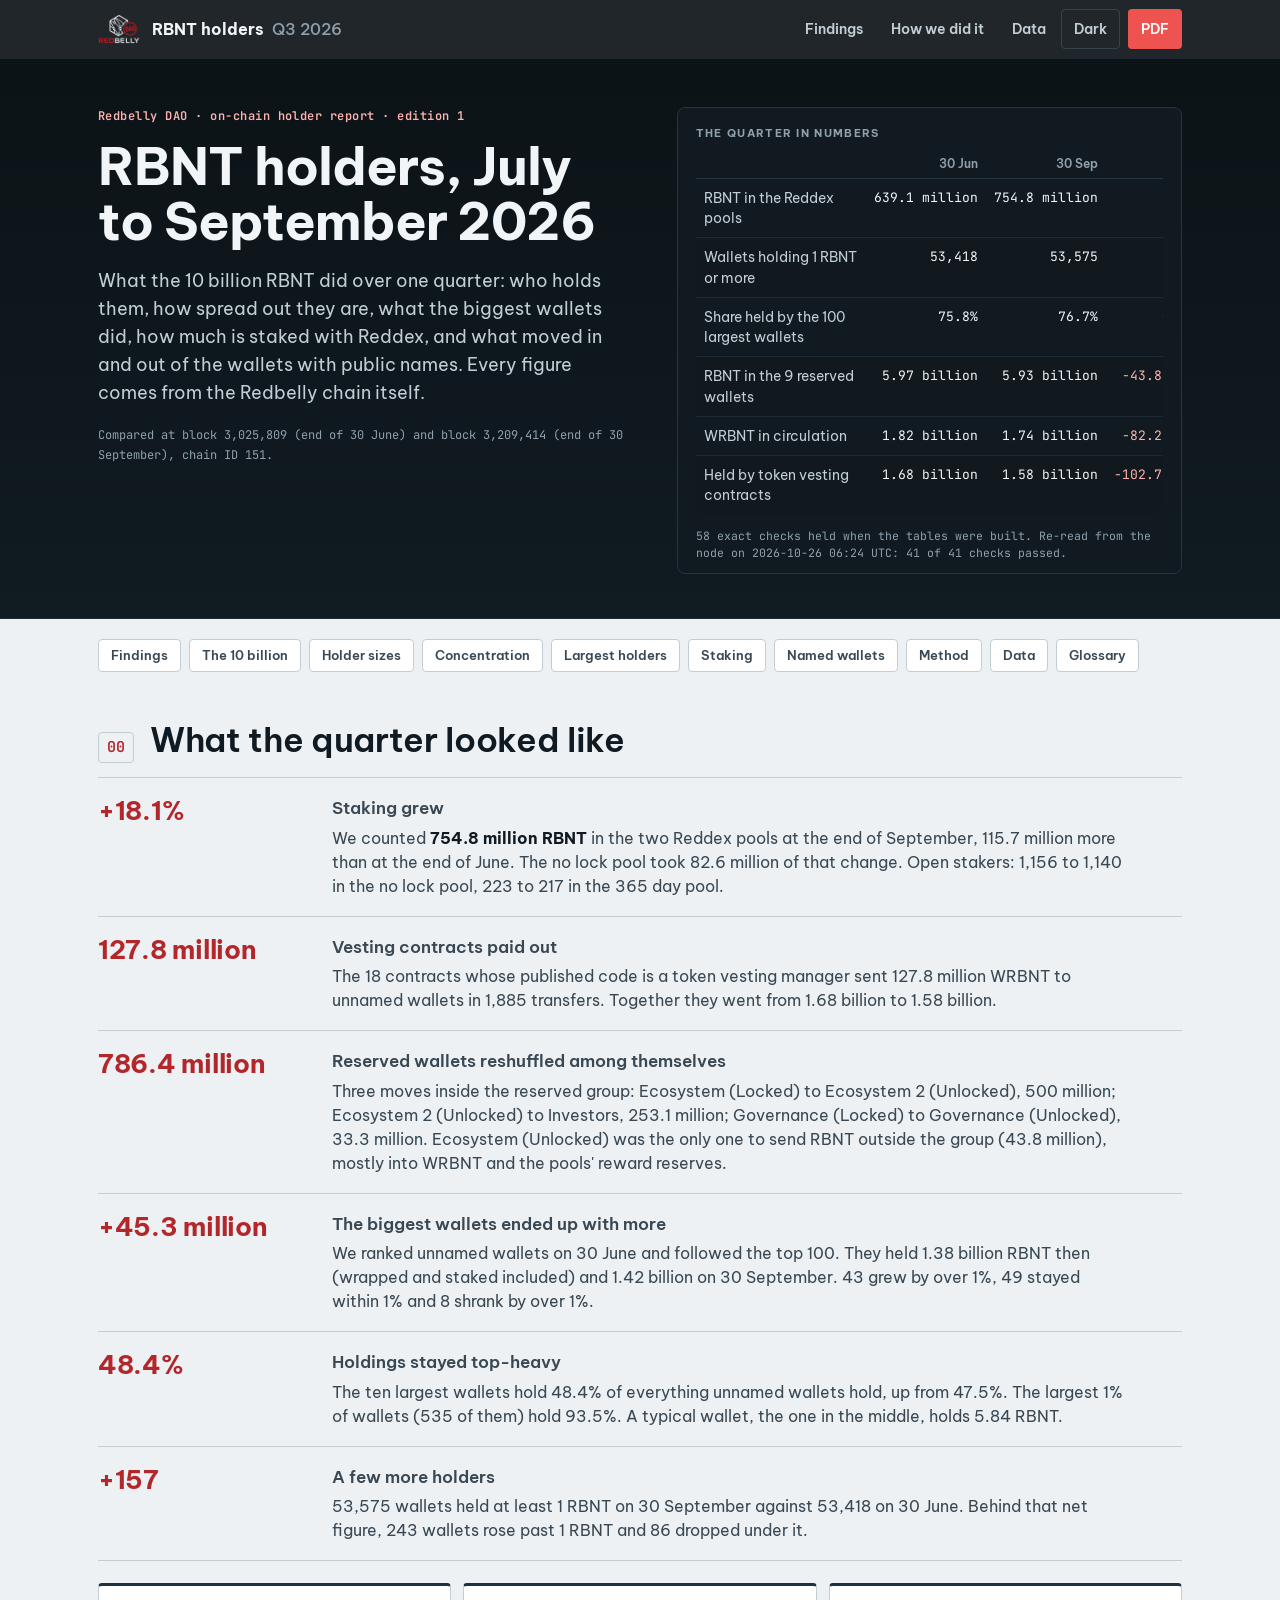
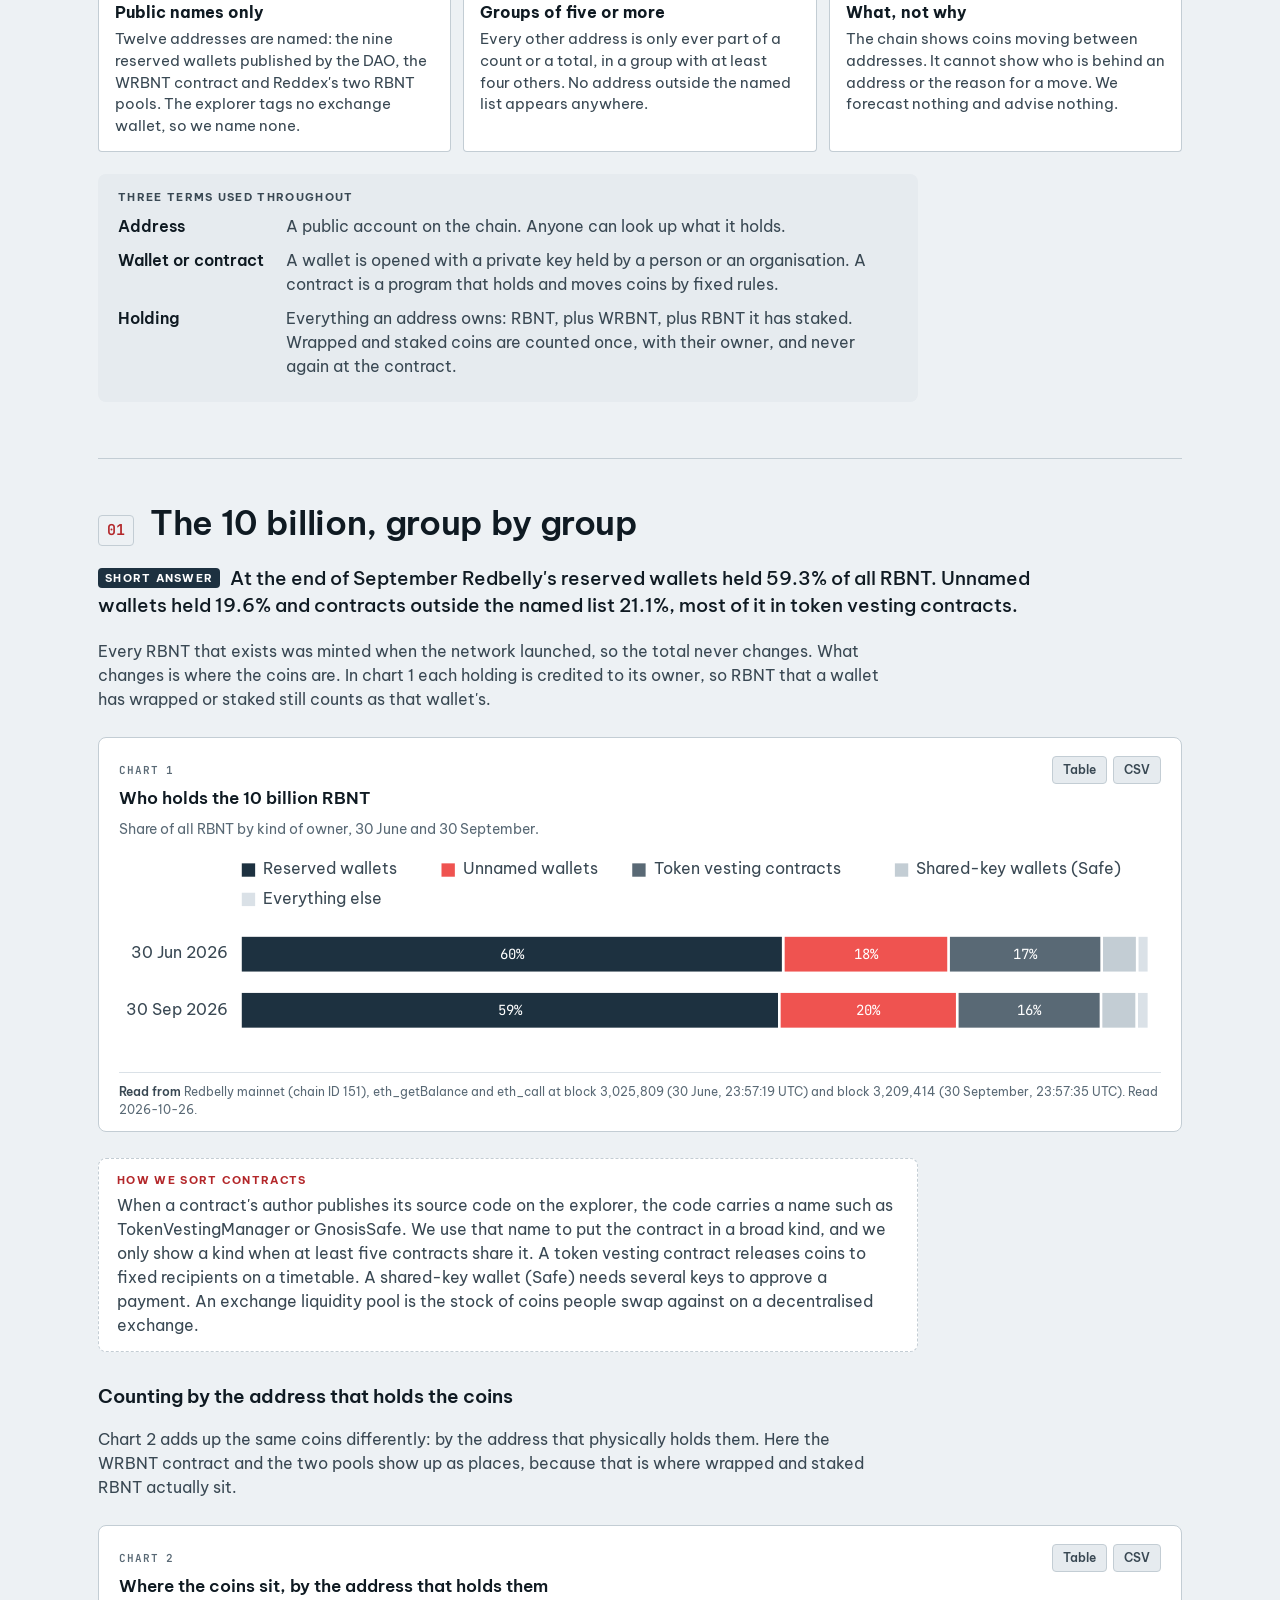
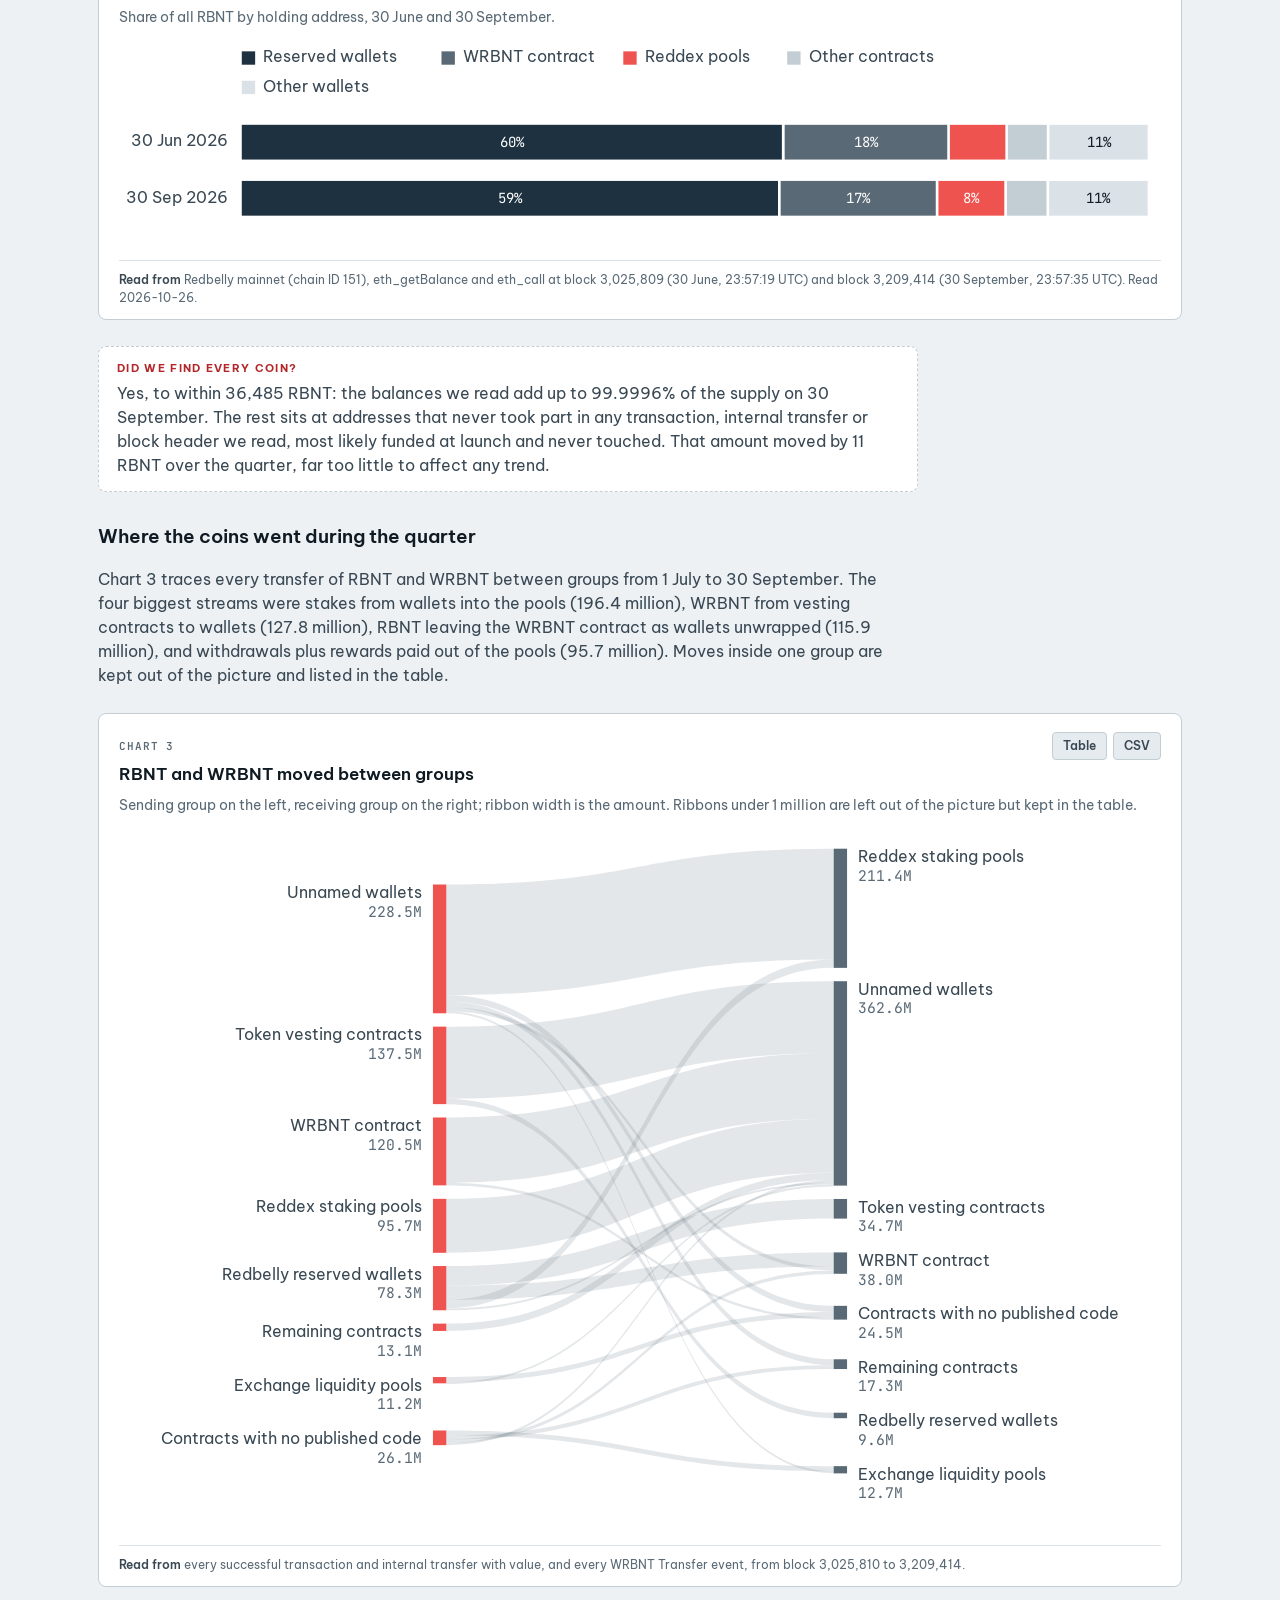
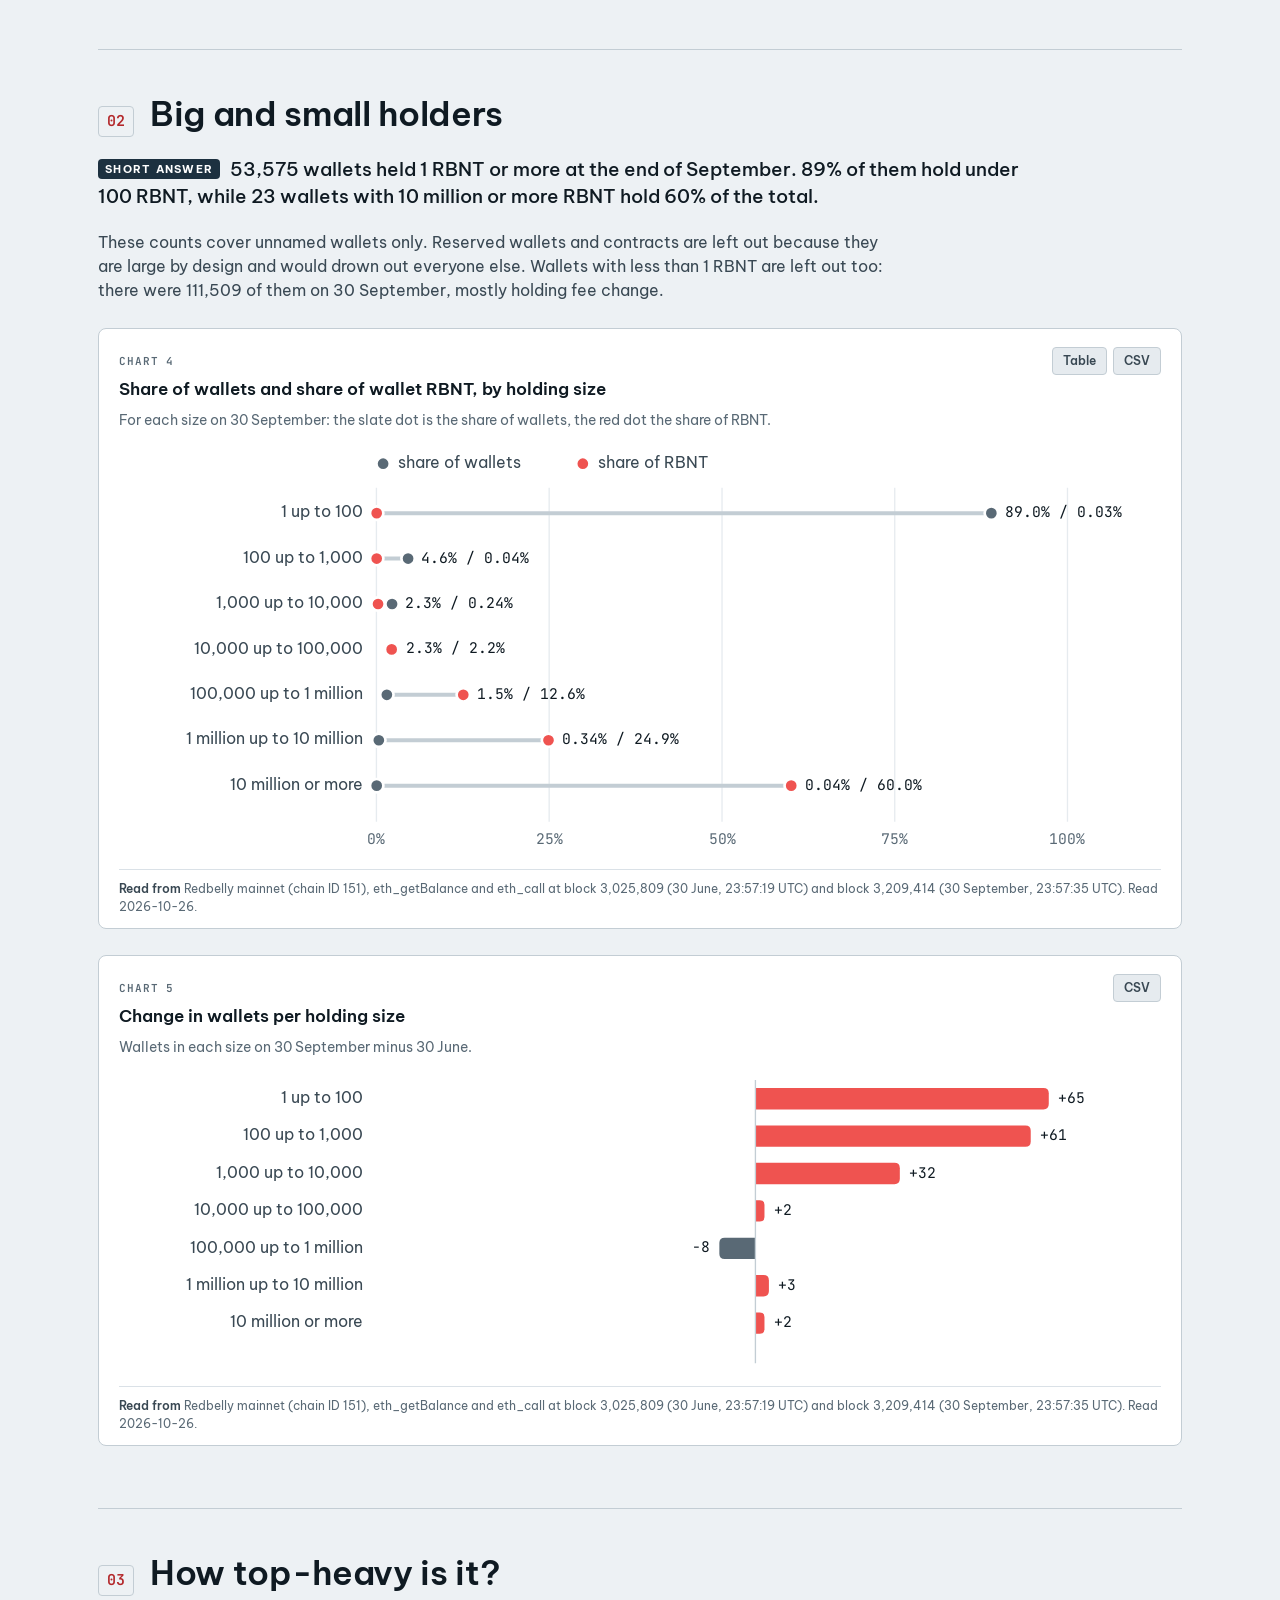
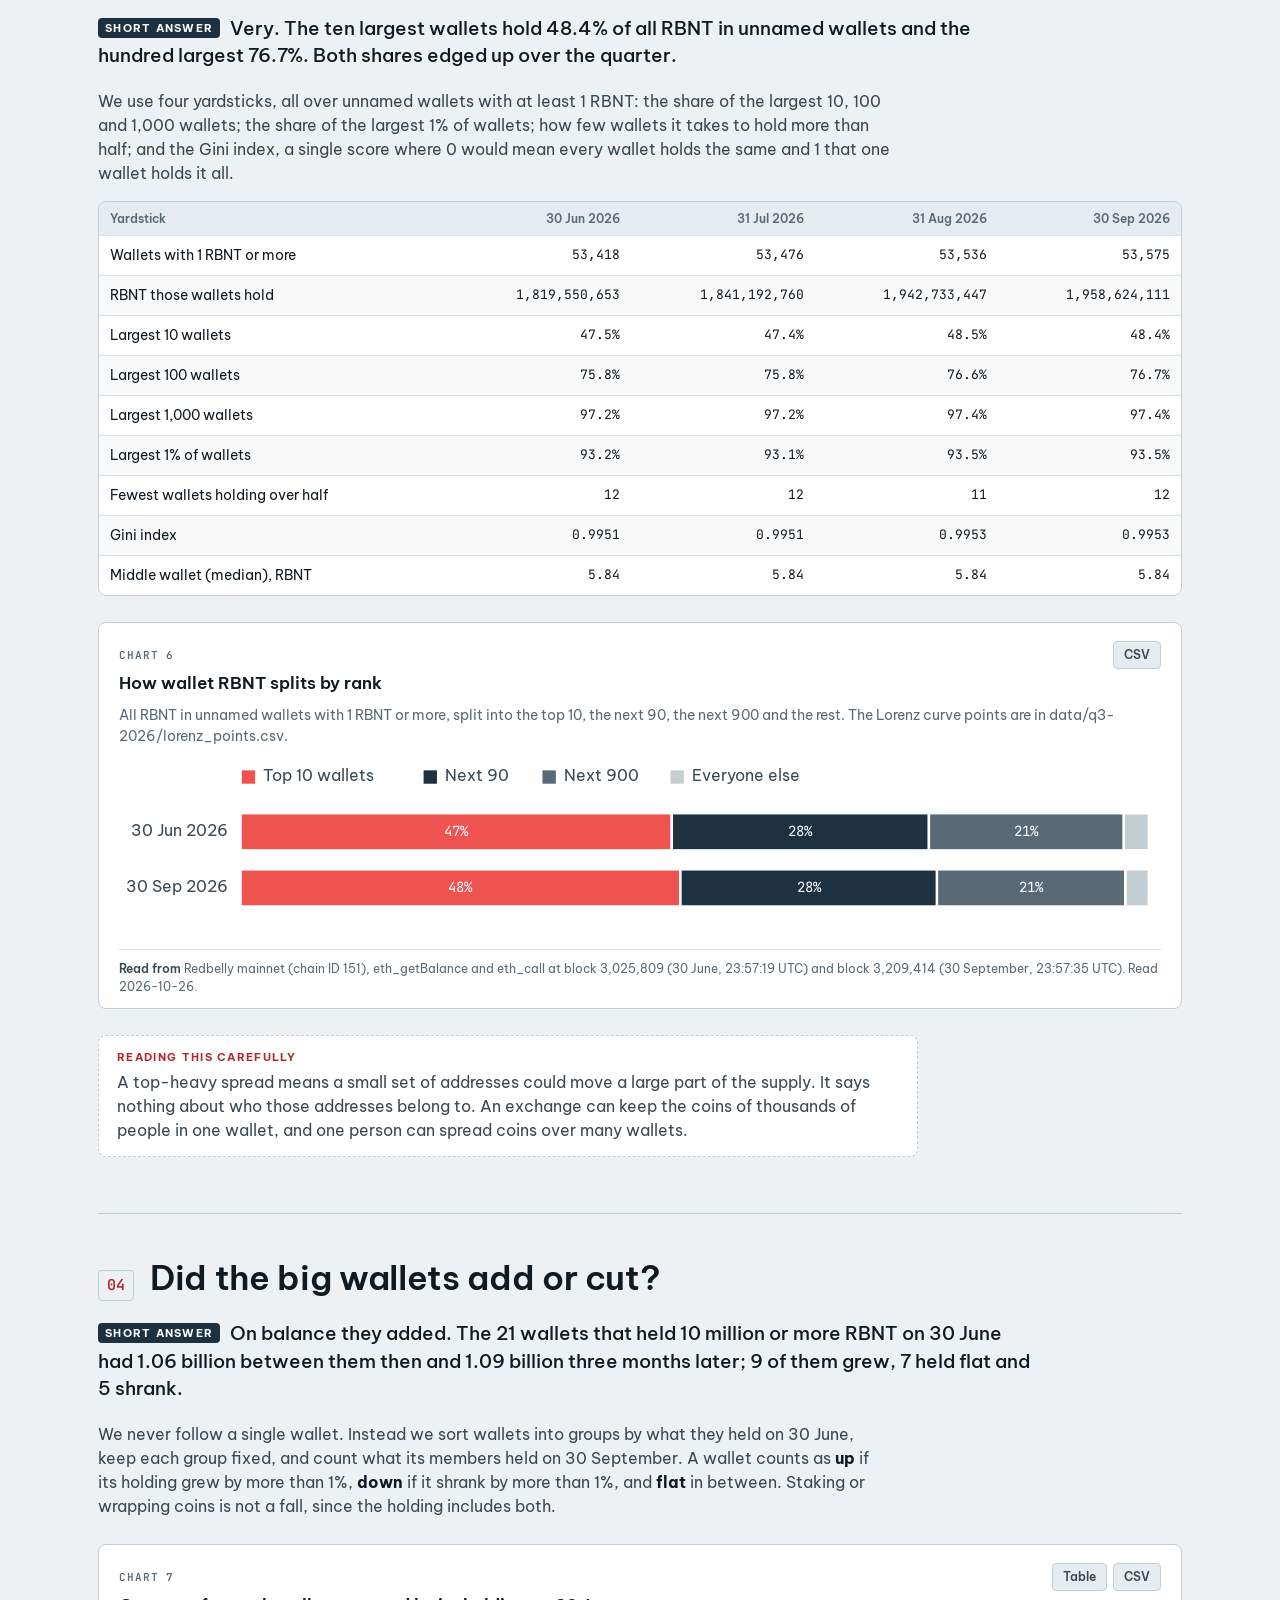
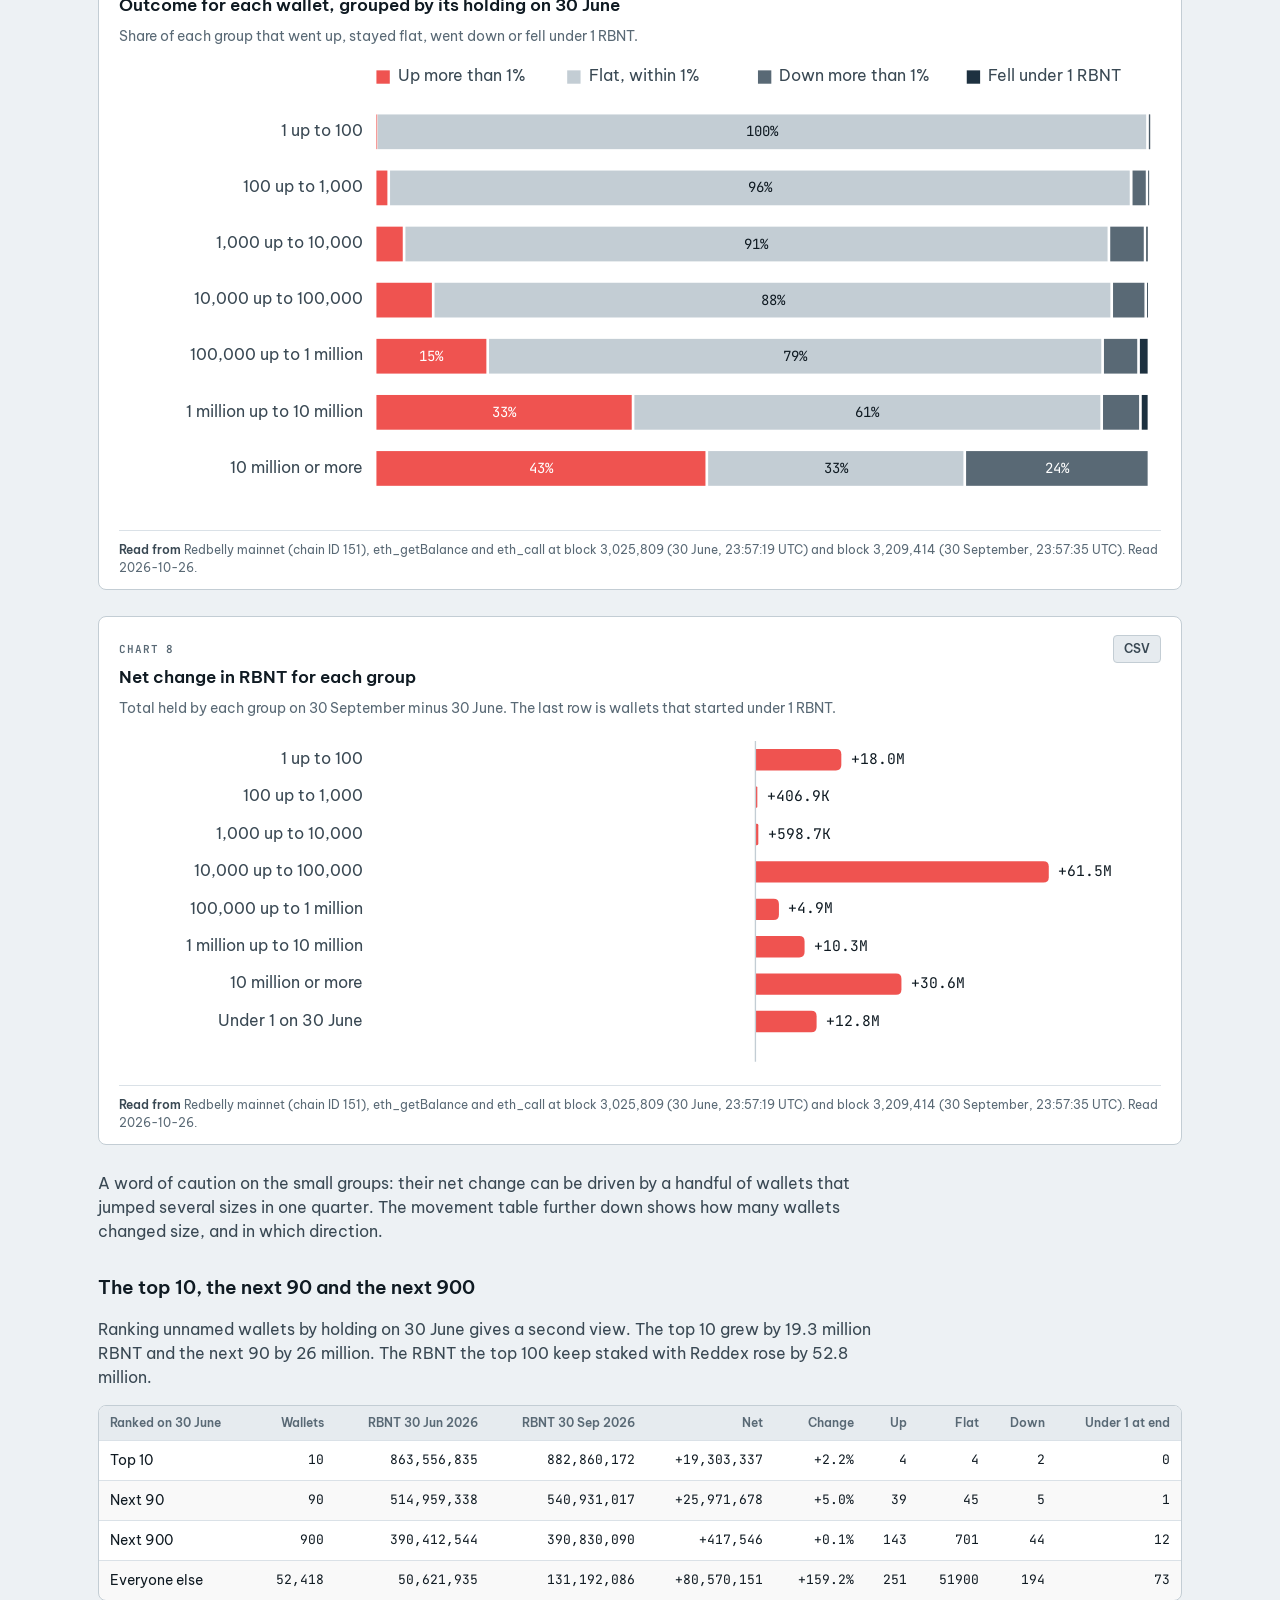
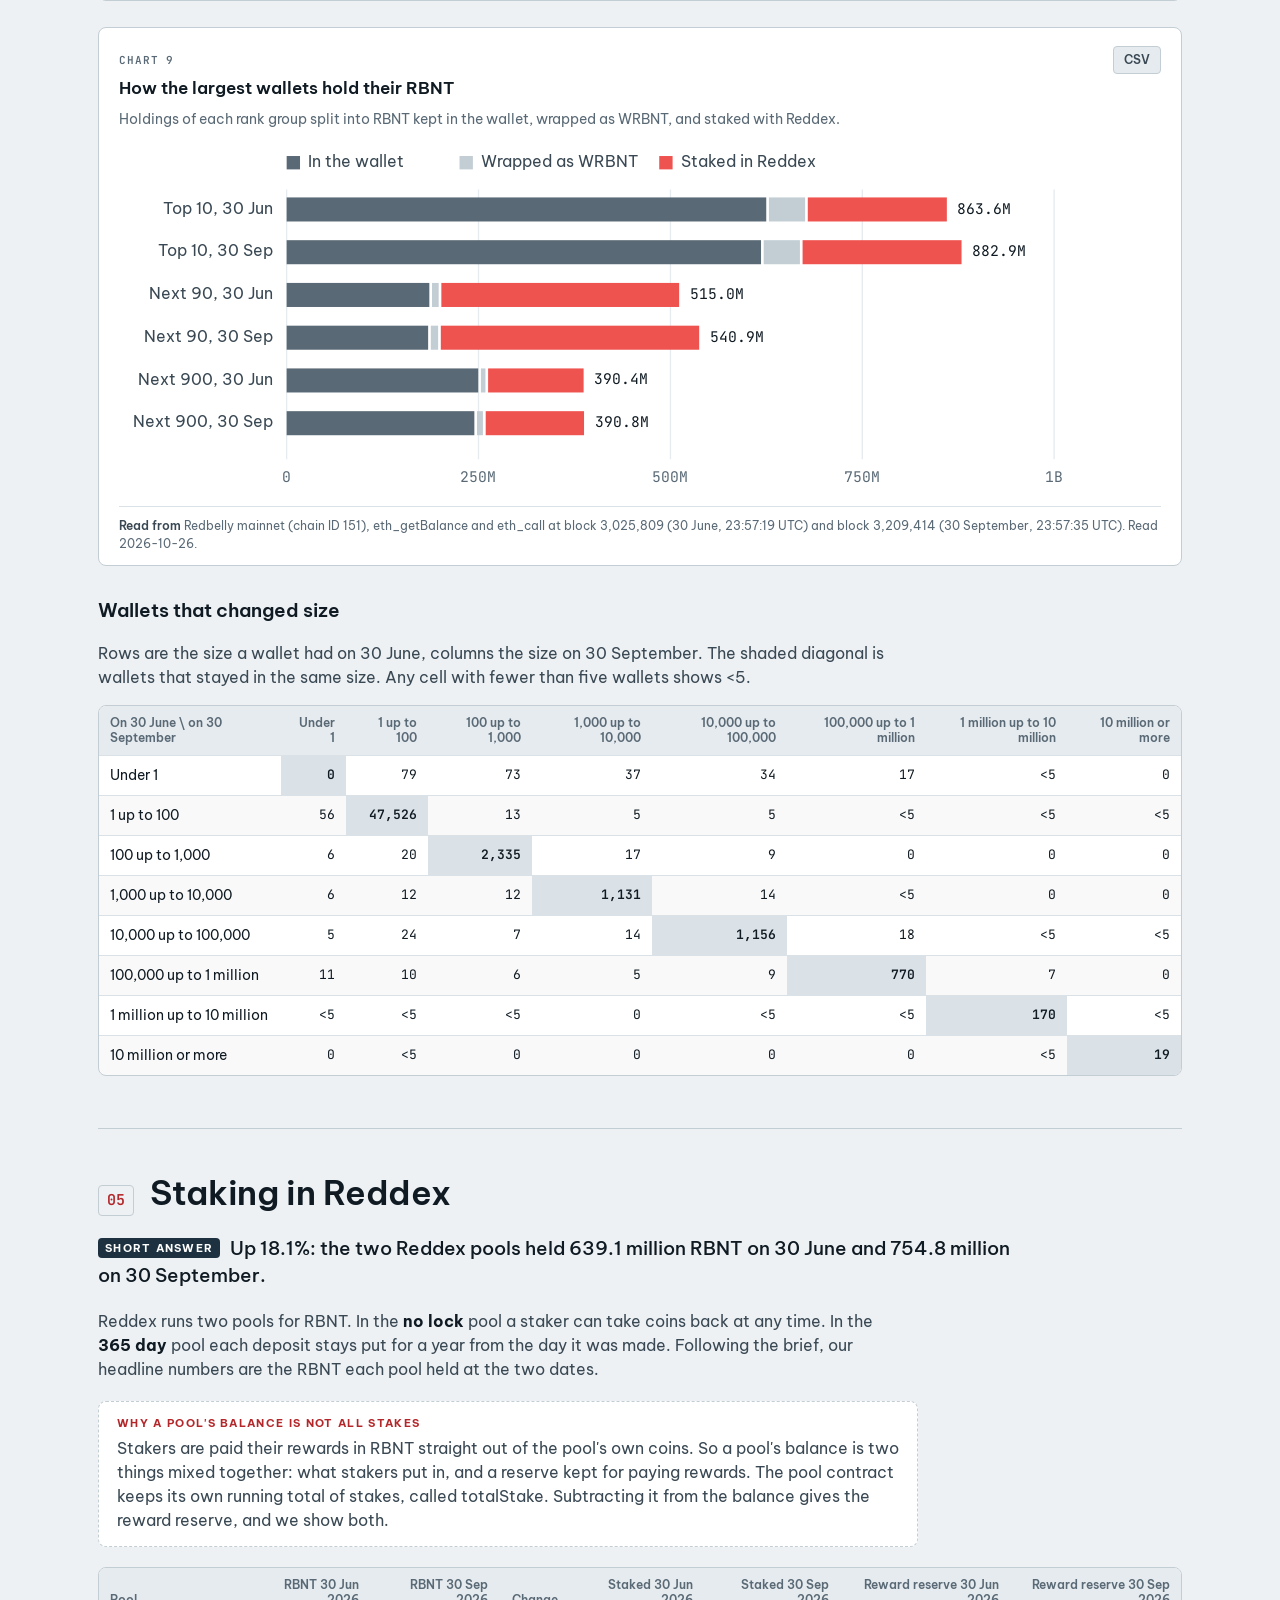
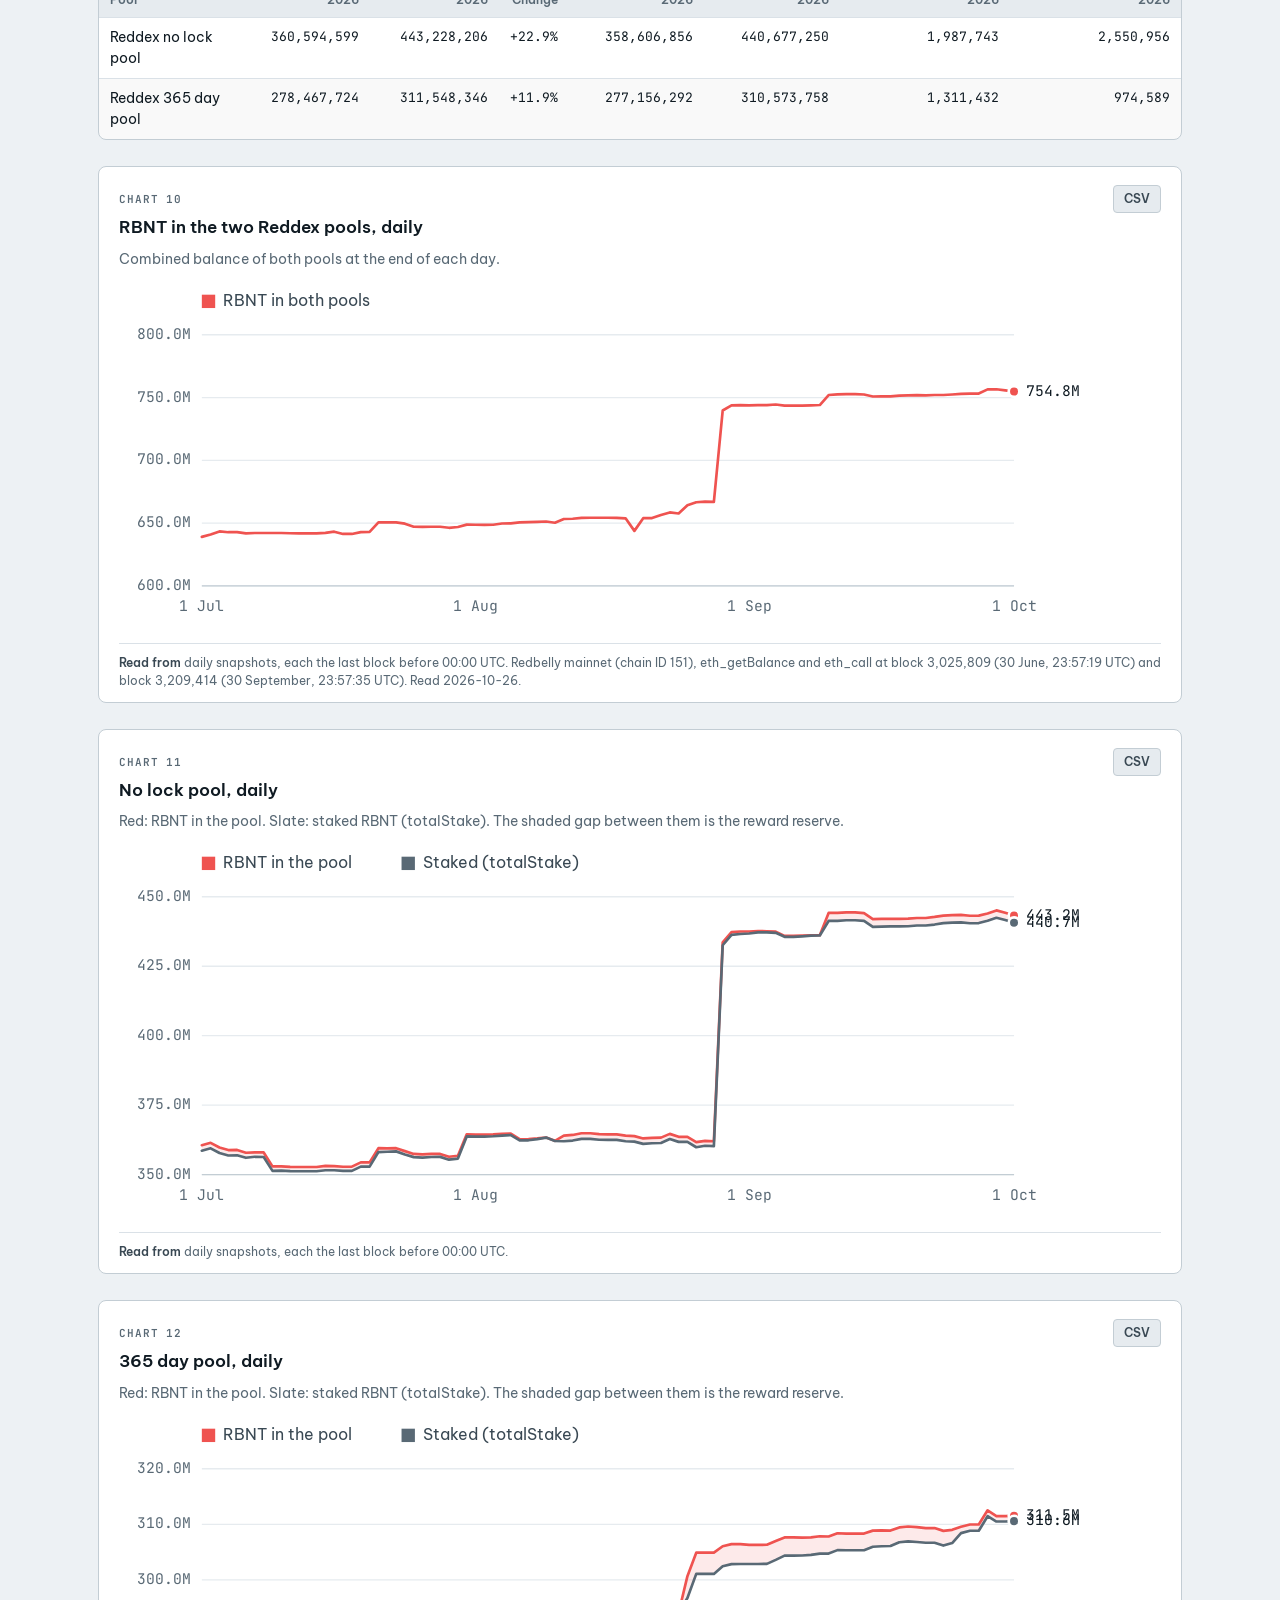
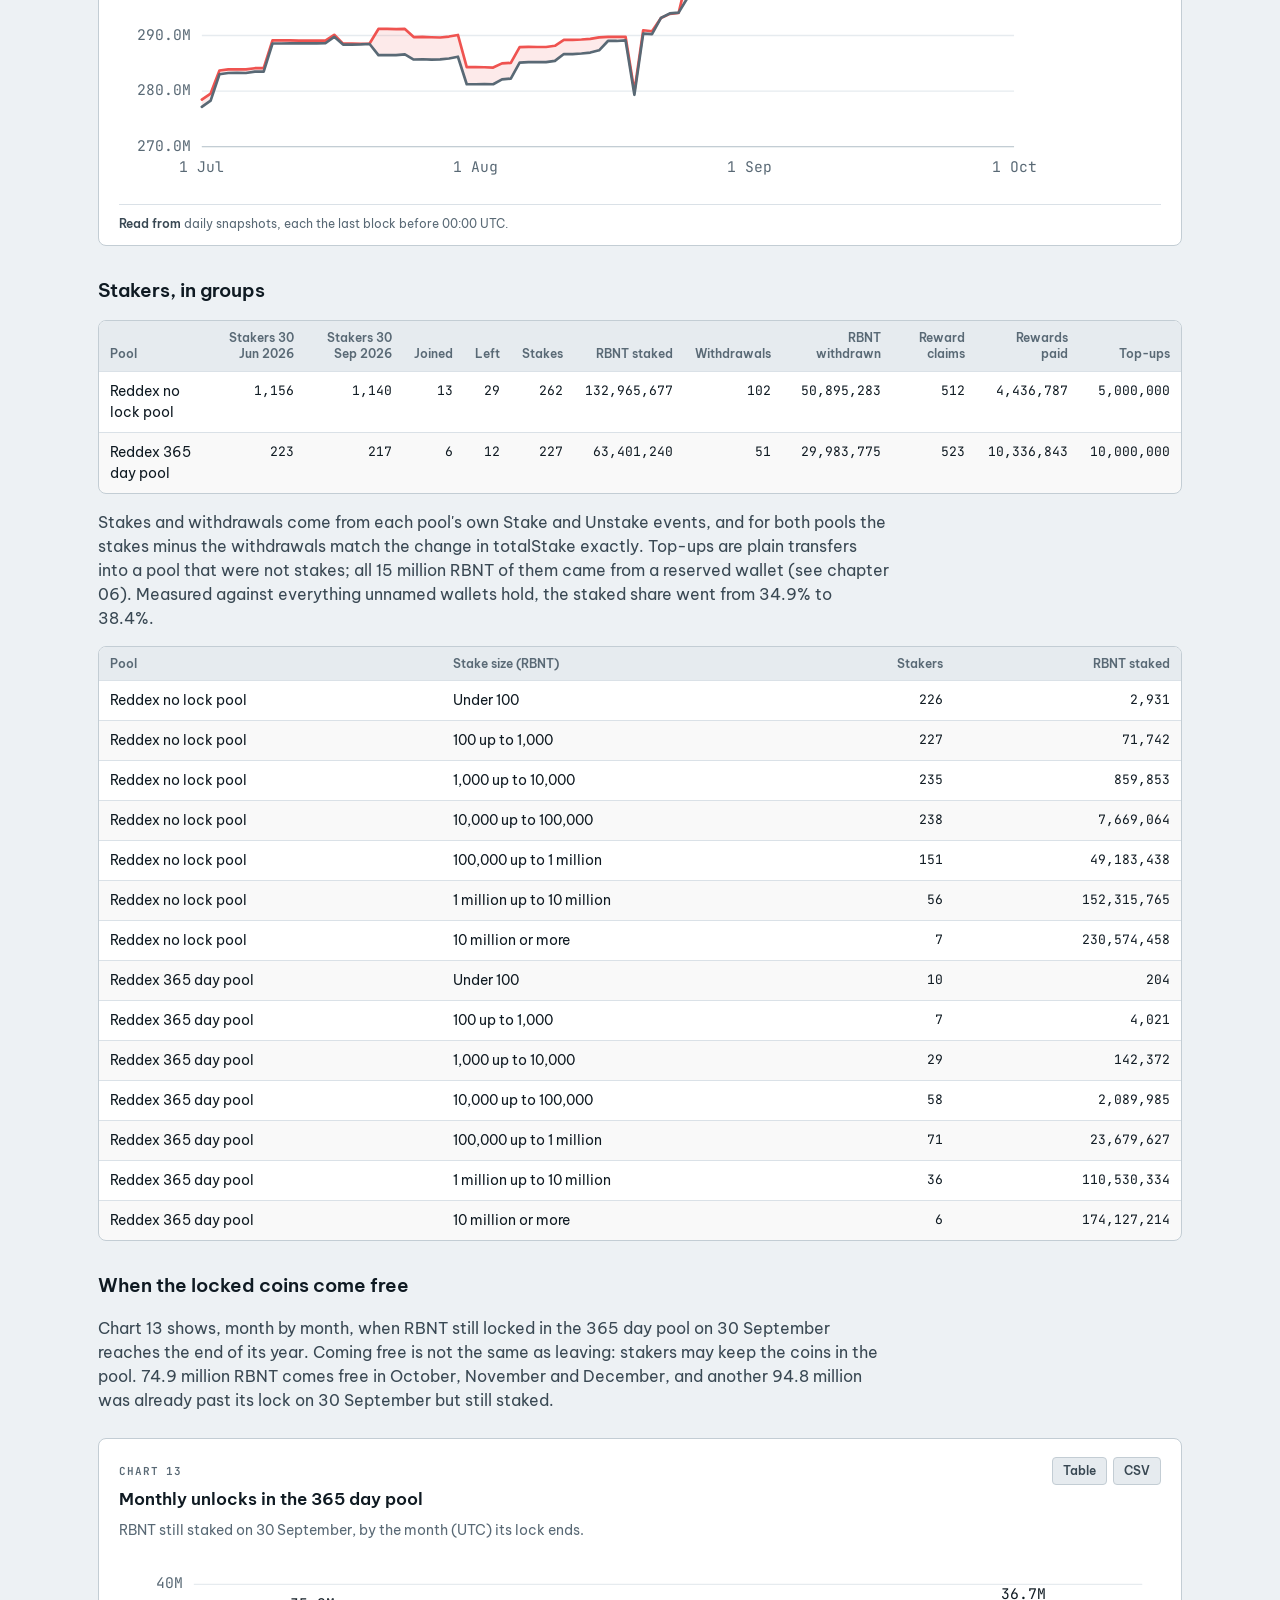
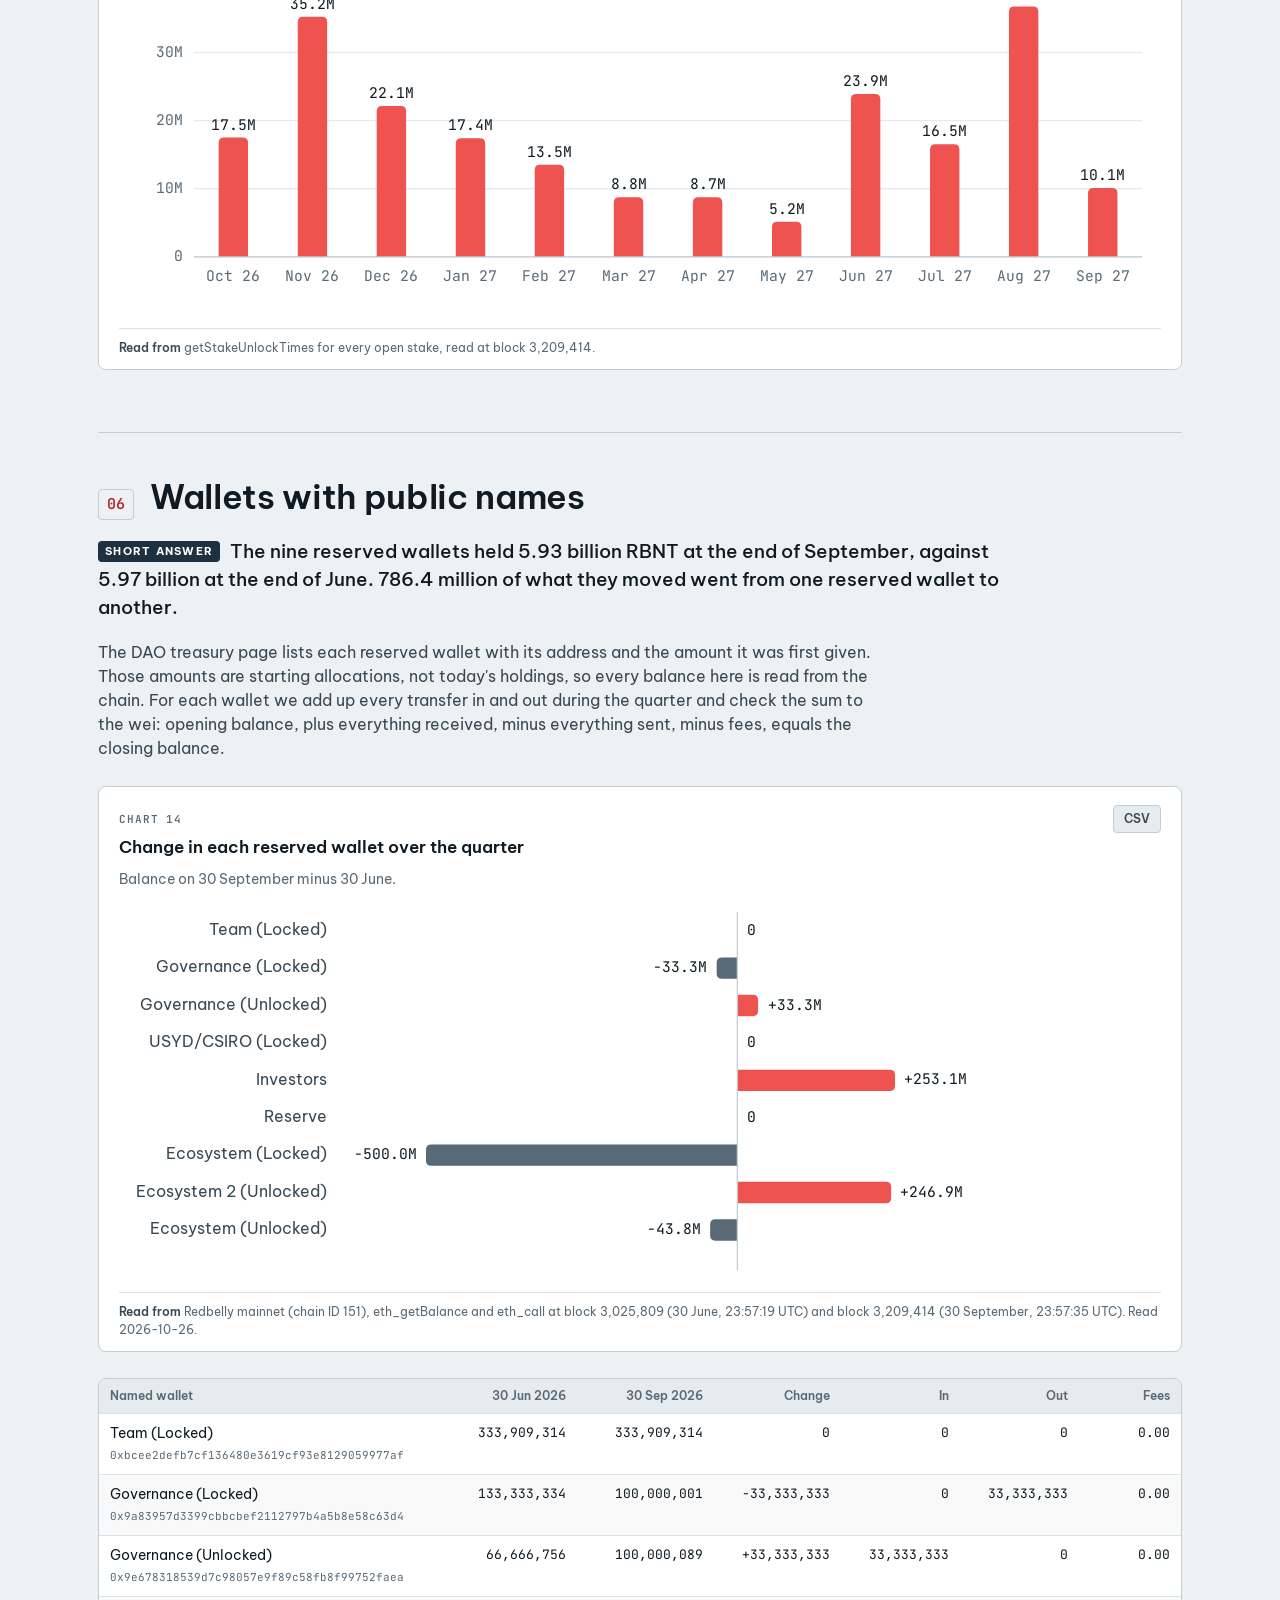
==== commit 6fa78df9: "Rebuild the editions with the latest audit result" ====
--- a/index.html
+++ b/index.html
@@ -62,7 +62,7 @@
       <p class="sub">What the 10 billion RBNT did over one quarter: who holds them, how spread out they are, what the biggest wallets did, how much is staked with Reddex, and what moved in and out of the wallets with public names. Every figure comes from the Redbelly chain itself.</p>
       <p class="blocks">Compared at block 3,025,809 (end of 30 June) and block 3,209,414 (end of 30 September), chain ID 151.</p>
     </div>
-    <div class="scoreboard"><p class="kicker">The quarter in numbers</p><div class="grid-wrap"><table class="board"><thead><tr><th></th><th class="r">30 Jun</th><th class="r">30 Sep</th><th class="r">Change</th></tr></thead><tbody><tr><td>RBNT in the Reddex pools</td><td class="r">639.1 million</td><td class="r">754.8 million</td><td class="r">+18.1%</td></tr><tr><td>Wallets holding 1 RBNT or more</td><td class="r">53,418</td><td class="r">53,575</td><td class="r">+157</td></tr><tr><td>Share held by the 100 largest wallets</td><td class="r">75.8%</td><td class="r">76.7%</td><td class="r">+0.9 pts</td></tr><tr><td>RBNT in the 9 reserved wallets</td><td class="r">5.97 billion</td><td class="r">5.93 billion</td><td class="r">-43.8 million</td></tr><tr><td>WRBNT in circulation</td><td class="r">1.82 billion</td><td class="r">1.74 billion</td><td class="r">-82.2 million</td></tr><tr><td>Held by token vesting contracts</td><td class="r">1.68 billion</td><td class="r">1.58 billion</td><td class="r">-102.7 million</td></tr></tbody></table></div><p class="checked">58 exact checks held when the tables were built. Re-read from the node on 2026-10-26 06:22 UTC: 41 of 41 checks passed.</p></div>
+    <div class="scoreboard"><p class="kicker">The quarter in numbers</p><div class="grid-wrap"><table class="board"><thead><tr><th></th><th class="r">30 Jun</th><th class="r">30 Sep</th><th class="r">Change</th></tr></thead><tbody><tr><td>RBNT in the Reddex pools</td><td class="r">639.1 million</td><td class="r">754.8 million</td><td class="r">+18.1%</td></tr><tr><td>Wallets holding 1 RBNT or more</td><td class="r">53,418</td><td class="r">53,575</td><td class="r">+157</td></tr><tr><td>Share held by the 100 largest wallets</td><td class="r">75.8%</td><td class="r">76.7%</td><td class="r">+0.9 pts</td></tr><tr><td>RBNT in the 9 reserved wallets</td><td class="r">5.97 billion</td><td class="r">5.93 billion</td><td class="r">-43.8 million</td></tr><tr><td>WRBNT in circulation</td><td class="r">1.82 billion</td><td class="r">1.74 billion</td><td class="r">-82.2 million</td></tr><tr><td>Held by token vesting contracts</td><td class="r">1.68 billion</td><td class="r">1.58 billion</td><td class="r">-102.7 million</td></tr></tbody></table></div><p class="checked">58 exact checks held when the tables were built. Re-read from the node on 2026-10-26 06:24 UTC: 41 of 41 checks passed.</p></div>
   </div>
 </div>
 <nav class="chips inner" aria-label="Chapters"><a href="#findings">Findings</a><a href="#groups">The 10 billion</a><a href="#sizes">Holder sizes</a><a href="#concentration">Concentration</a><a href="#largest">Largest holders</a><a href="#staking">Staking</a><a href="#named">Named wallets</a><a href="#method">Method</a><a href="#files">Data</a><a href="#glossary">Glossary</a></nav>
@@ -72,7 +72,7 @@
 
 # Staked RBNT (totalStake) in the 365 day pool at the end of the quarter
 curl -s https://governors.mainnet.redbelly.network -H &#x27;content-type: application/json&#x27; \
-  -d &#x27;{&quot;jsonrpc&quot;:&quot;2.0&quot;,&quot;id&quot;:1,&quot;method&quot;:&quot;eth_call&quot;,&quot;params&quot;:[{&quot;to&quot;:&quot;0x5E8040e85D0E6363D798a43BEa939C026449946d&quot;,&quot;data&quot;:&quot;0x8b0e9f3f&quot;},&quot;0x30f8c6&quot;]}&#x27;</pre></div><p>The full method, the list of sources and the steps for the next edition are on <a href="how-we-did-it.html">How we did it</a>. The code that produced every number sits in the same repository as this page.</p><h3>What the chain cannot tell us</h3><ul><li>Who controls an address, or why coins moved. A group's holdings can fall because someone sold, moved coins to another address of their own, or put them into a contract.</li><li>How many people there are. Counts here are counts of addresses: one person can run many, and one exchange address can hold coins for many people.</li><li>Internal transfers come from the explorer because the public node offers no trace interface. We tested them indirectly: the named wallets, the WRBNT contract and both pools, which move coins mostly through internal transfers, all balance to the wei.</li><li>Public tags were read for the 20,000 largest addresses in the explorer's list. A tag on a smaller address would not be seen.</li></ul></section><section class="chapter" id="files"><header class="chapter-head"><span class="chapter-no">08</span><h2>Download the data</h2></header><p>Every chart and table above is drawn from these files. They hold groups and named wallets only.</p><div class="files"><a href="downloads/rbnt-holders-q3-2026.pdf"><span>pdf</span><b>Report as PDF</b></a><a href="downloads/rbnt-holders-q3-2026.docx"><span>docx</span><b>Report as Word</b></a><a href="downloads/rbnt-holders-q3-2026-tables.xlsx"><span>xlsx</span><b>Every table in one workbook</b></a><a href="data/q3-2026/headline.json"><span>json</span><b>Headline figures and checks</b></a><a href="data/q3-2026/audit.json"><span>json</span><b>Second read from the node</b></a><a href="community/summary.md"><span>md</span><b>Community summary</b></a><a href="data/q3-2026/supply_reconciliation.csv"><span>csv</span><b>Supply and backing checks</b></a><a href="data/q3-2026/location_by_place.csv"><span>csv</span><b>Coins by holding address</b></a><a href="data/q3-2026/holdings_by_group.csv"><span>csv</span><b>Holdings by group</b></a><a href="data/q3-2026/size_bands.csv"><span>csv</span><b>Wallets by holding size</b></a><a href="data/q3-2026/concentration_measures.csv"><span>csv</span><b>Concentration yardsticks</b></a><a href="data/q3-2026/lorenz_points.csv"><span>csv</span><b>Lorenz curve points</b></a><a href="data/q3-2026/cohort_outcomes.csv"><span>csv</span><b>Outcomes by starting size</b></a><a href="data/q3-2026/band_transitions.csv"><span>csv</span><b>Wallets that changed size</b></a><a href="data/q3-2026/rank_groups.csv"><span>csv</span><b>Top 10, next 90, next 900</b></a><a href="data/q3-2026/pools_daily.csv"><span>csv</span><b>Pools and WRBNT, daily</b></a><a href="data/q3-2026/pools_summary.csv"><span>csv</span><b>Reddex pools, start and end</b></a><a href="data/q3-2026/stake_size_bands.csv"><span>csv</span><b>Stakers by stake size</b></a><a href="data/q3-2026/unlock_schedule_365.csv"><span>csv</span><b>365 day pool unlocks</b></a><a href="data/q3-2026/named_balances.csv"><span>csv</span><b>Named wallet balances</b></a><a href="data/q3-2026/named_counterparties.csv"><span>csv</span><b>Named wallet counterparties</b></a><a href="data/q3-2026/reserved_wrbnt.csv"><span>csv</span><b>Reserved wallets, WRBNT moves</b></a><a href="data/q3-2026/group_flows.csv"><span>csv</span><b>Flows between groups</b></a><a href="data/q3-2026/reserved_daily.csv"><span>csv</span><b>Reserved wallets, daily</b></a></div><ul class="print-list"><li>Report as PDF: <code>downloads/rbnt-holders-q3-2026.pdf</code></li><li>Report as Word: <code>downloads/rbnt-holders-q3-2026.docx</code></li><li>Every table in one workbook: <code>downloads/rbnt-holders-q3-2026-tables.xlsx</code></li><li>Headline figures and checks: <code>data/q3-2026/headline.json</code></li><li>Second read from the node: <code>data/q3-2026/audit.json</code></li><li>Community summary: <code>community/summary.md</code></li><li>Supply and backing checks: <code>data/q3-2026/supply_reconciliation.csv</code></li><li>Coins by holding address: <code>data/q3-2026/location_by_place.csv</code></li><li>Holdings by group: <code>data/q3-2026/holdings_by_group.csv</code></li><li>Wallets by holding size: <code>data/q3-2026/size_bands.csv</code></li><li>Concentration yardsticks: <code>data/q3-2026/concentration_measures.csv</code></li><li>Lorenz curve points: <code>data/q3-2026/lorenz_points.csv</code></li><li>Outcomes by starting size: <code>data/q3-2026/cohort_outcomes.csv</code></li><li>Wallets that changed size: <code>data/q3-2026/band_transitions.csv</code></li><li>Top 10, next 90, next 900: <code>data/q3-2026/rank_groups.csv</code></li><li>Pools and WRBNT, daily: <code>data/q3-2026/pools_daily.csv</code></li><li>Reddex pools, start and end: <code>data/q3-2026/pools_summary.csv</code></li><li>Stakers by stake size: <code>data/q3-2026/stake_size_bands.csv</code></li><li>365 day pool unlocks: <code>data/q3-2026/unlock_schedule_365.csv</code></li><li>Named wallet balances: <code>data/q3-2026/named_balances.csv</code></li><li>Named wallet counterparties: <code>data/q3-2026/named_counterparties.csv</code></li><li>Reserved wallets, WRBNT moves: <code>data/q3-2026/reserved_wrbnt.csv</code></li><li>Flows between groups: <code>data/q3-2026/group_flows.csv</code></li><li>Reserved wallets, daily: <code>data/q3-2026/reserved_daily.csv</code></li></ul></section><section class="chapter" id="glossary"><header class="chapter-head"><span class="chapter-no">09</span><h2>Glossary</h2></header><div class="grid-wrap"><table class="gloss"><thead><tr><th>Term</th><th>What it means here</th></tr></thead><tbody><tr><td><b>RBNT</b></td><td>The Redbelly network's own coin. 10 billion exist, all created at launch.</td></tr><tr><td><b>Address</b></td><td>An account number on the chain; what it holds is visible to everyone.</td></tr><tr><td><b>Wallet</b></td><td>An address whose owner signs with a private key; it may be a person or an organisation.</td></tr><tr><td><b>Contract</b></td><td>An address that is a program and handles coins by fixed rules.</td></tr><tr><td><b>Holding</b></td><td>RBNT plus WRBNT plus staked RBNT belonging to one address.</td></tr><tr><td><b>WRBNT</b></td><td>The token form of RBNT. Each one is matched by an RBNT locked in the WRBNT contract.</td></tr><tr><td><b>Staking</b></td><td>Depositing RBNT in a pool to earn rewards, which are paid in RBNT.</td></tr><tr><td><b>totalStake</b></td><td>A pool contract's own running total of the RBNT its stakers have deposited.</td></tr><tr><td><b>Reward reserve</b></td><td>RBNT in a pool beyond its totalStake, used to pay rewards.</td></tr><tr><td><b>Reserved wallets</b></td><td>The nine Redbelly addresses published on the DAO treasury page, covering the team, investors, the reserve, ecosystem funds, governance and USYD/CSIRO.</td></tr><tr><td><b>Snapshot block</b></td><td>The block that stands for a date: the newest one stamped before midnight UTC.</td></tr><tr><td><b>Gini index</b></td><td>One number for how uneven holdings are, from 0 (all equal) to 1 (one holder has all).</td></tr><tr><td><b>Wei</b></td><td>The smallest unit of RBNT; 1 RBNT is 10<sup>18</sup> wei. Our checks are exact to the wei.</td></tr></tbody></table></div></section>
+  -d &#x27;{&quot;jsonrpc&quot;:&quot;2.0&quot;,&quot;id&quot;:1,&quot;method&quot;:&quot;eth_call&quot;,&quot;params&quot;:[{&quot;to&quot;:&quot;0x5E8040e85D0E6363D798a43BEa939C026449946d&quot;,&quot;data&quot;:&quot;0x8b0e9f3f&quot;},&quot;0x30f8c6&quot;]}&#x27;</pre></div><p>The full method, the list of sources and the steps for the next edition are on <a href="how-we-did-it.html">How we did it</a>. The code that produced every number sits in the same repository as this page.</p><h3>What the chain cannot tell us</h3><ul><li>Who controls an address, or why coins moved. A group's holdings can fall because someone sold, moved coins to another address of their own, or put them into a contract.</li><li>How many people there are. Counts here are counts of addresses: one person can run many, and one exchange address can hold coins for many people.</li><li>The node we read cannot replay contract calls, so coins that contracts pass along inside a transaction were taken from the explorer's records. They hold up: the named wallets, the WRBNT contract and both pools pay out mostly that way, and every one of them balances to the wei.</li><li>Public tags were read for the 20,000 largest addresses in the explorer's list. A tag on a smaller address would not be seen.</li></ul></section><section class="chapter" id="files"><header class="chapter-head"><span class="chapter-no">08</span><h2>Download the data</h2></header><p>Every chart and table above is drawn from these files. They hold groups and named wallets only.</p><div class="files"><a href="downloads/rbnt-holders-q3-2026.pdf"><span>pdf</span><b>Report as PDF</b></a><a href="downloads/rbnt-holders-q3-2026.docx"><span>docx</span><b>Report as Word</b></a><a href="downloads/rbnt-holders-q3-2026-tables.xlsx"><span>xlsx</span><b>Every table in one workbook</b></a><a href="data/q3-2026/headline.json"><span>json</span><b>Headline figures and checks</b></a><a href="data/q3-2026/audit.json"><span>json</span><b>Second read from the node</b></a><a href="community/summary.md"><span>md</span><b>Community summary</b></a><a href="data/q3-2026/supply_reconciliation.csv"><span>csv</span><b>Supply and backing checks</b></a><a href="data/q3-2026/location_by_place.csv"><span>csv</span><b>Coins by holding address</b></a><a href="data/q3-2026/holdings_by_group.csv"><span>csv</span><b>Holdings by group</b></a><a href="data/q3-2026/size_bands.csv"><span>csv</span><b>Wallets by holding size</b></a><a href="data/q3-2026/concentration_measures.csv"><span>csv</span><b>Concentration yardsticks</b></a><a href="data/q3-2026/lorenz_points.csv"><span>csv</span><b>Lorenz curve points</b></a><a href="data/q3-2026/cohort_outcomes.csv"><span>csv</span><b>Outcomes by starting size</b></a><a href="data/q3-2026/band_transitions.csv"><span>csv</span><b>Wallets that changed size</b></a><a href="data/q3-2026/rank_groups.csv"><span>csv</span><b>Top 10, next 90, next 900</b></a><a href="data/q3-2026/pools_daily.csv"><span>csv</span><b>Pools and WRBNT, daily</b></a><a href="data/q3-2026/pools_summary.csv"><span>csv</span><b>Reddex pools, start and end</b></a><a href="data/q3-2026/stake_size_bands.csv"><span>csv</span><b>Stakers by stake size</b></a><a href="data/q3-2026/unlock_schedule_365.csv"><span>csv</span><b>365 day pool unlocks</b></a><a href="data/q3-2026/named_balances.csv"><span>csv</span><b>Named wallet balances</b></a><a href="data/q3-2026/named_counterparties.csv"><span>csv</span><b>Named wallet counterparties</b></a><a href="data/q3-2026/reserved_wrbnt.csv"><span>csv</span><b>Reserved wallets, WRBNT moves</b></a><a href="data/q3-2026/group_flows.csv"><span>csv</span><b>Flows between groups</b></a><a href="data/q3-2026/reserved_daily.csv"><span>csv</span><b>Reserved wallets, daily</b></a></div><ul class="print-list"><li>Report as PDF: <code>downloads/rbnt-holders-q3-2026.pdf</code></li><li>Report as Word: <code>downloads/rbnt-holders-q3-2026.docx</code></li><li>Every table in one workbook: <code>downloads/rbnt-holders-q3-2026-tables.xlsx</code></li><li>Headline figures and checks: <code>data/q3-2026/headline.json</code></li><li>Second read from the node: <code>data/q3-2026/audit.json</code></li><li>Community summary: <code>community/summary.md</code></li><li>Supply and backing checks: <code>data/q3-2026/supply_reconciliation.csv</code></li><li>Coins by holding address: <code>data/q3-2026/location_by_place.csv</code></li><li>Holdings by group: <code>data/q3-2026/holdings_by_group.csv</code></li><li>Wallets by holding size: <code>data/q3-2026/size_bands.csv</code></li><li>Concentration yardsticks: <code>data/q3-2026/concentration_measures.csv</code></li><li>Lorenz curve points: <code>data/q3-2026/lorenz_points.csv</code></li><li>Outcomes by starting size: <code>data/q3-2026/cohort_outcomes.csv</code></li><li>Wallets that changed size: <code>data/q3-2026/band_transitions.csv</code></li><li>Top 10, next 90, next 900: <code>data/q3-2026/rank_groups.csv</code></li><li>Pools and WRBNT, daily: <code>data/q3-2026/pools_daily.csv</code></li><li>Reddex pools, start and end: <code>data/q3-2026/pools_summary.csv</code></li><li>Stakers by stake size: <code>data/q3-2026/stake_size_bands.csv</code></li><li>365 day pool unlocks: <code>data/q3-2026/unlock_schedule_365.csv</code></li><li>Named wallet balances: <code>data/q3-2026/named_balances.csv</code></li><li>Named wallet counterparties: <code>data/q3-2026/named_counterparties.csv</code></li><li>Reserved wallets, WRBNT moves: <code>data/q3-2026/reserved_wrbnt.csv</code></li><li>Flows between groups: <code>data/q3-2026/group_flows.csv</code></li><li>Reserved wallets, daily: <code>data/q3-2026/reserved_daily.csv</code></li></ul></section><section class="chapter" id="glossary"><header class="chapter-head"><span class="chapter-no">09</span><h2>Glossary</h2></header><div class="grid-wrap"><table class="gloss"><thead><tr><th>Term</th><th>What it means here</th></tr></thead><tbody><tr><td><b>RBNT</b></td><td>The Redbelly network's own coin. 10 billion exist, all created at launch.</td></tr><tr><td><b>Address</b></td><td>An account number on the chain; what it holds is visible to everyone.</td></tr><tr><td><b>Wallet</b></td><td>An address whose owner signs with a private key; it may be a person or an organisation.</td></tr><tr><td><b>Contract</b></td><td>An address that is a program and handles coins by fixed rules.</td></tr><tr><td><b>Holding</b></td><td>RBNT plus WRBNT plus staked RBNT belonging to one address.</td></tr><tr><td><b>WRBNT</b></td><td>The token form of RBNT. Each one is matched by an RBNT locked in the WRBNT contract.</td></tr><tr><td><b>Staking</b></td><td>Depositing RBNT in a pool to earn rewards, which are paid in RBNT.</td></tr><tr><td><b>totalStake</b></td><td>A pool contract's own running total of the RBNT its stakers have deposited.</td></tr><tr><td><b>Reward reserve</b></td><td>RBNT in a pool beyond its totalStake, used to pay rewards.</td></tr><tr><td><b>Reserved wallets</b></td><td>The nine Redbelly addresses published on the DAO treasury page, covering the team, investors, the reserve, ecosystem funds, governance and USYD/CSIRO.</td></tr><tr><td><b>Snapshot block</b></td><td>The block that stands for a date: the newest one stamped before midnight UTC.</td></tr><tr><td><b>Gini index</b></td><td>One number for how uneven holdings are, from 0 (all equal) to 1 (one holder has all).</td></tr><tr><td><b>Wei</b></td><td>The smallest unit of RBNT; 1 RBNT is 10<sup>18</sup> wei. Our checks are exact to the wei.</td></tr></tbody></table></div></section>
 <footer class="closing">Redbelly DAO Task Board. Figures from Redbelly mainnet blocks 3,025,809 and 3,209,414, read 2026-10-26. Trends only: no forecasts and no investment advice.</footer>
 </main>
 <script src="assets/holders.js" defer></script>
